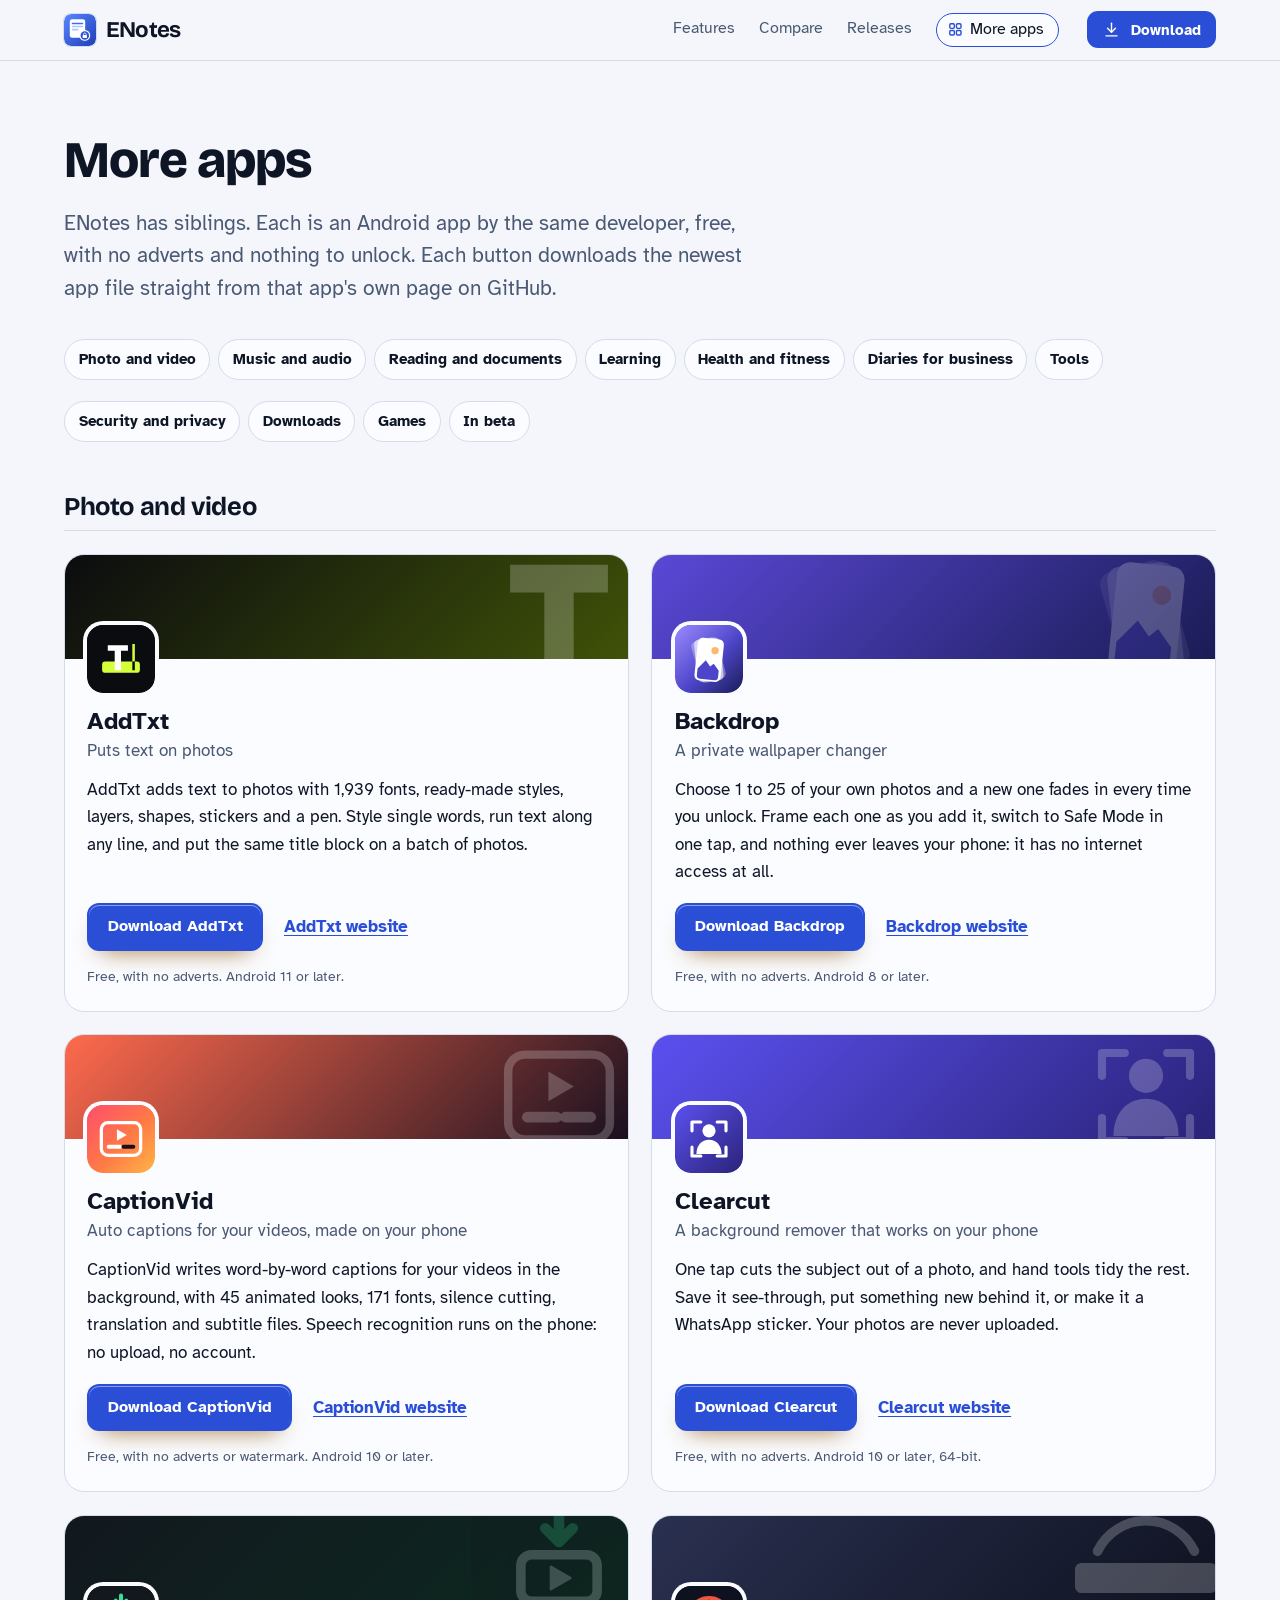
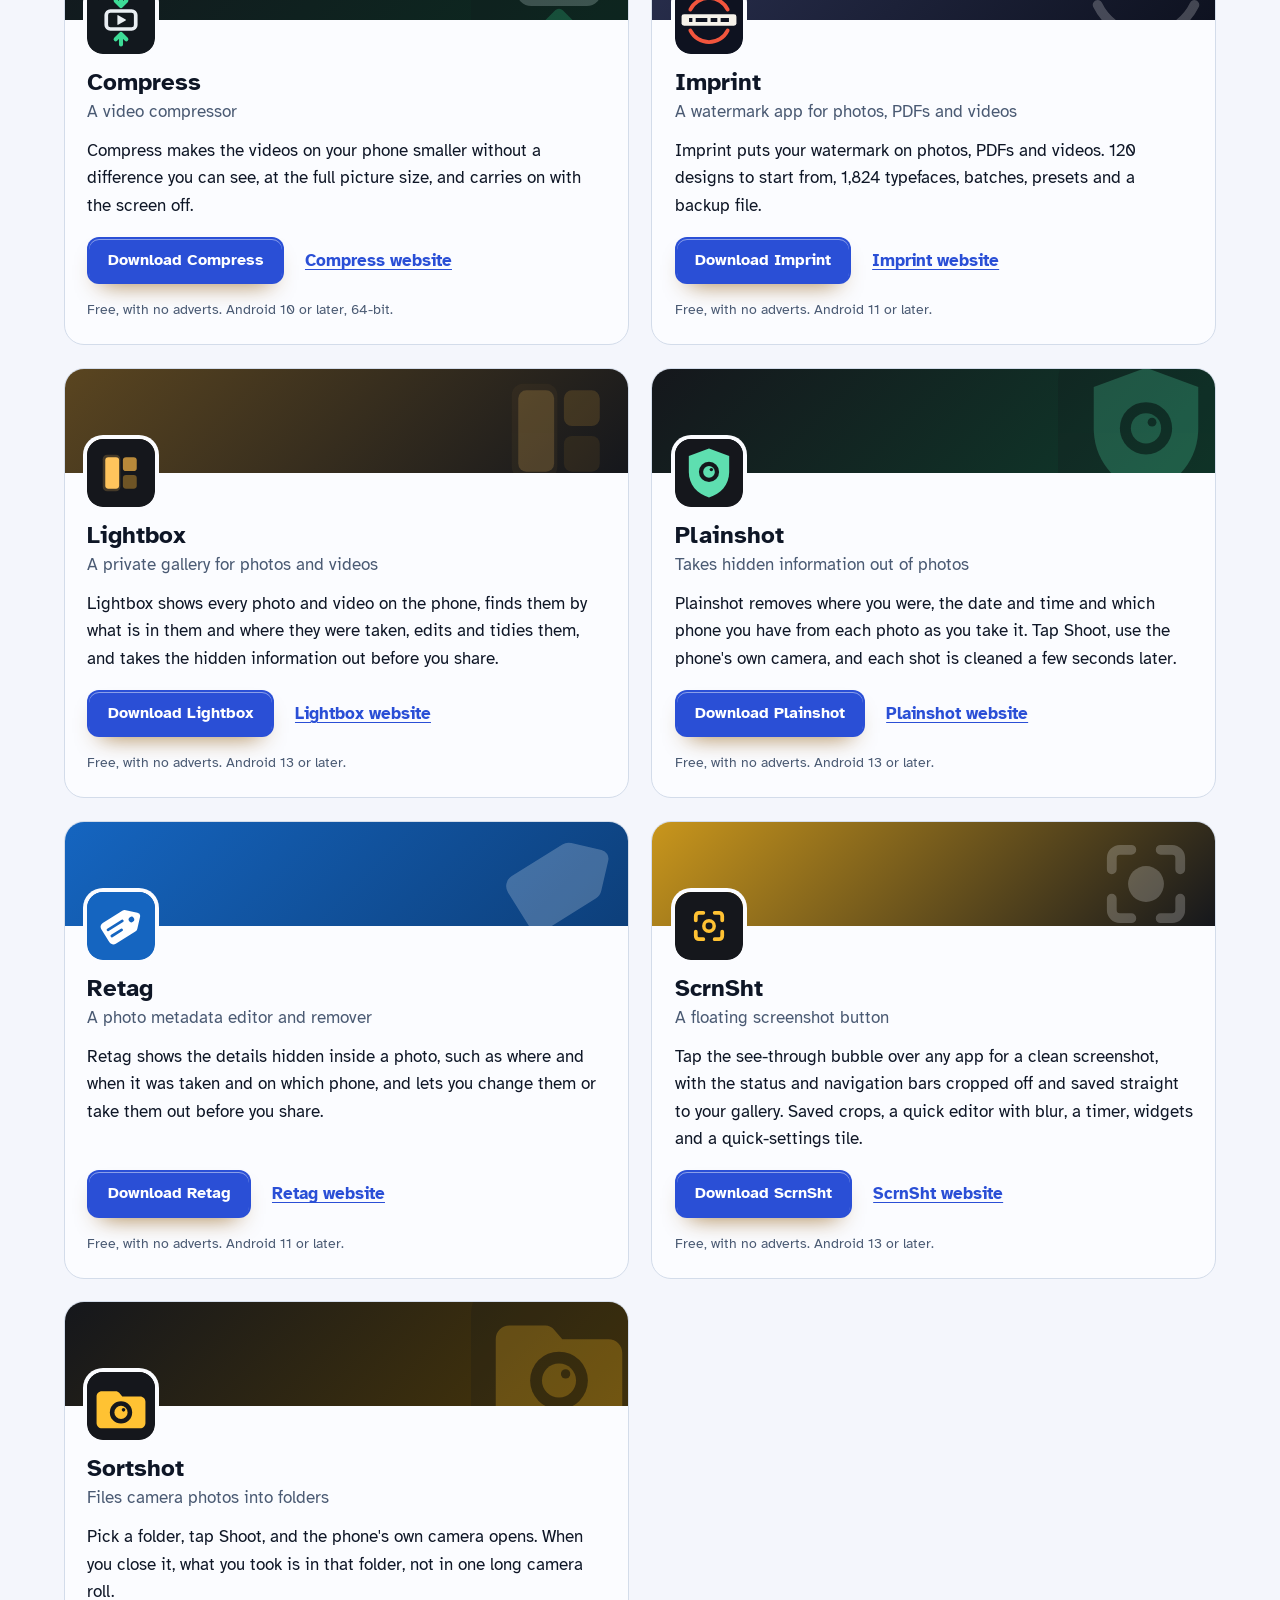
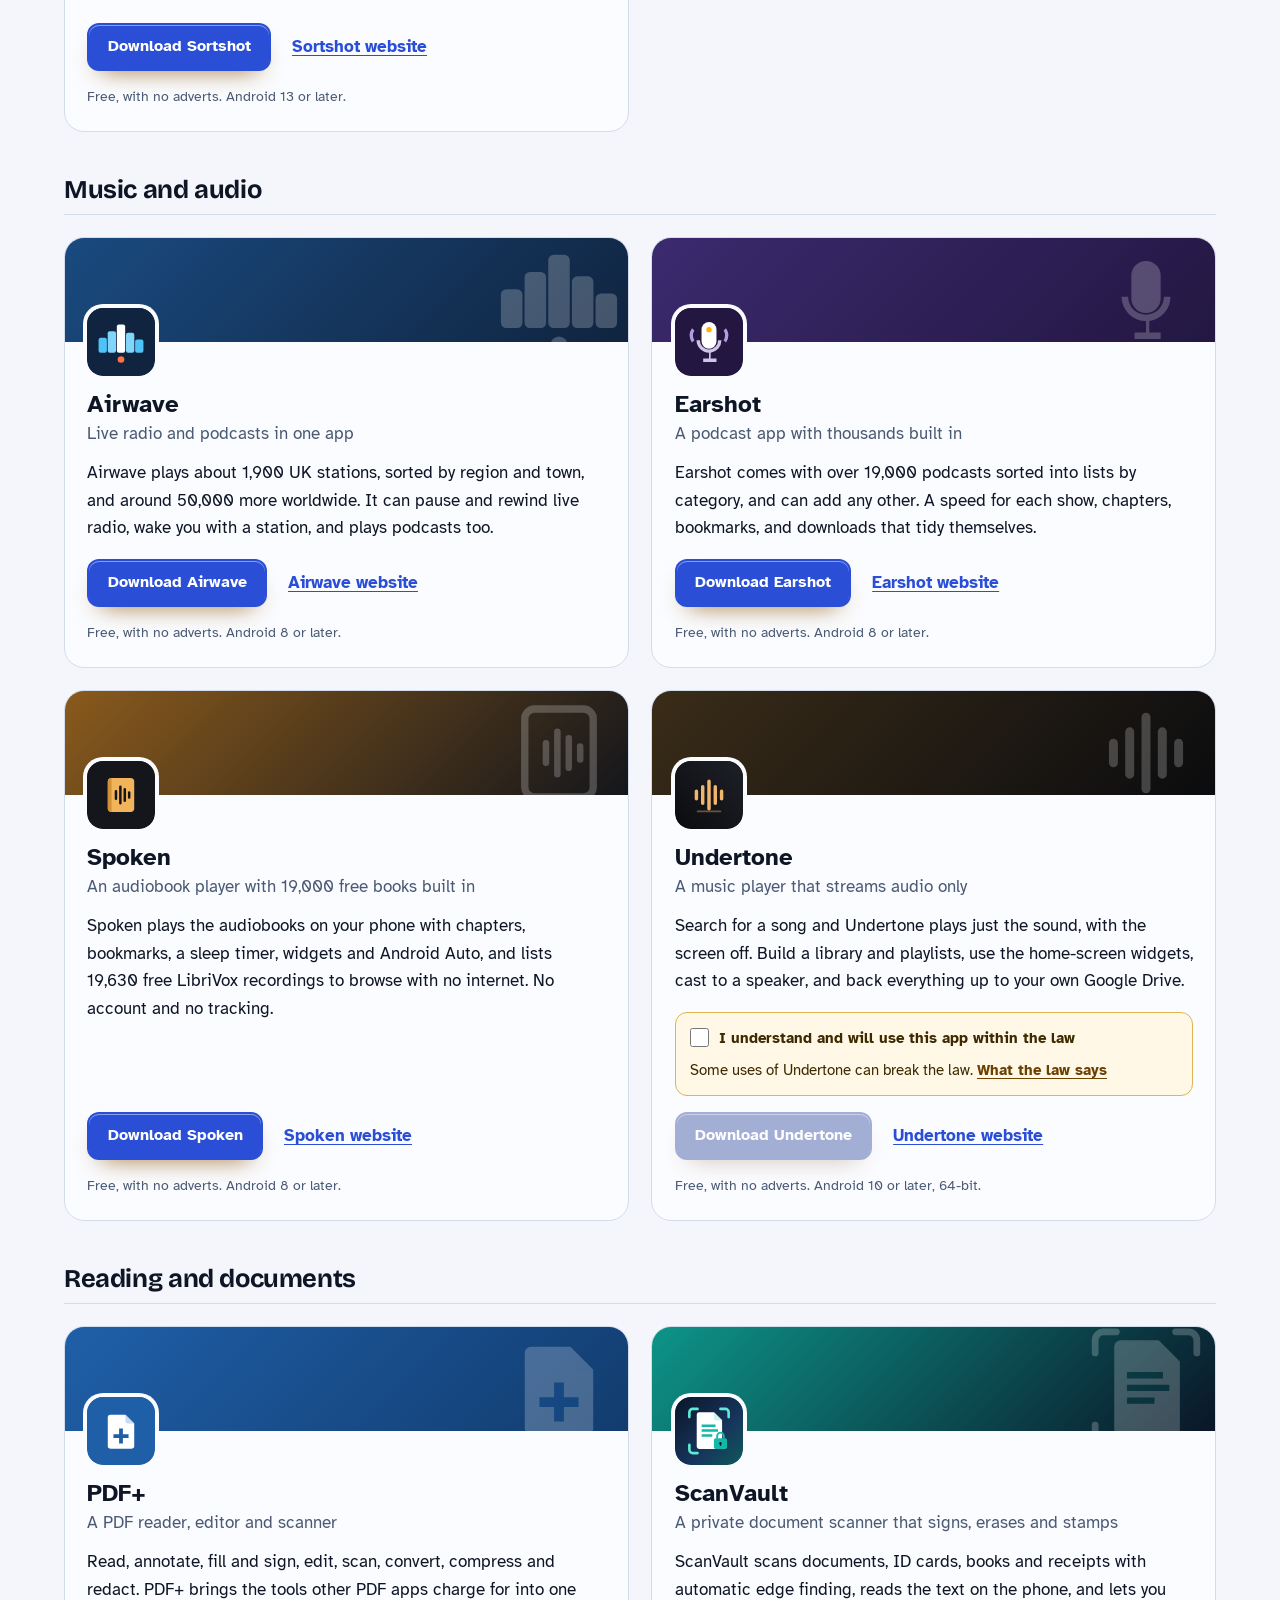
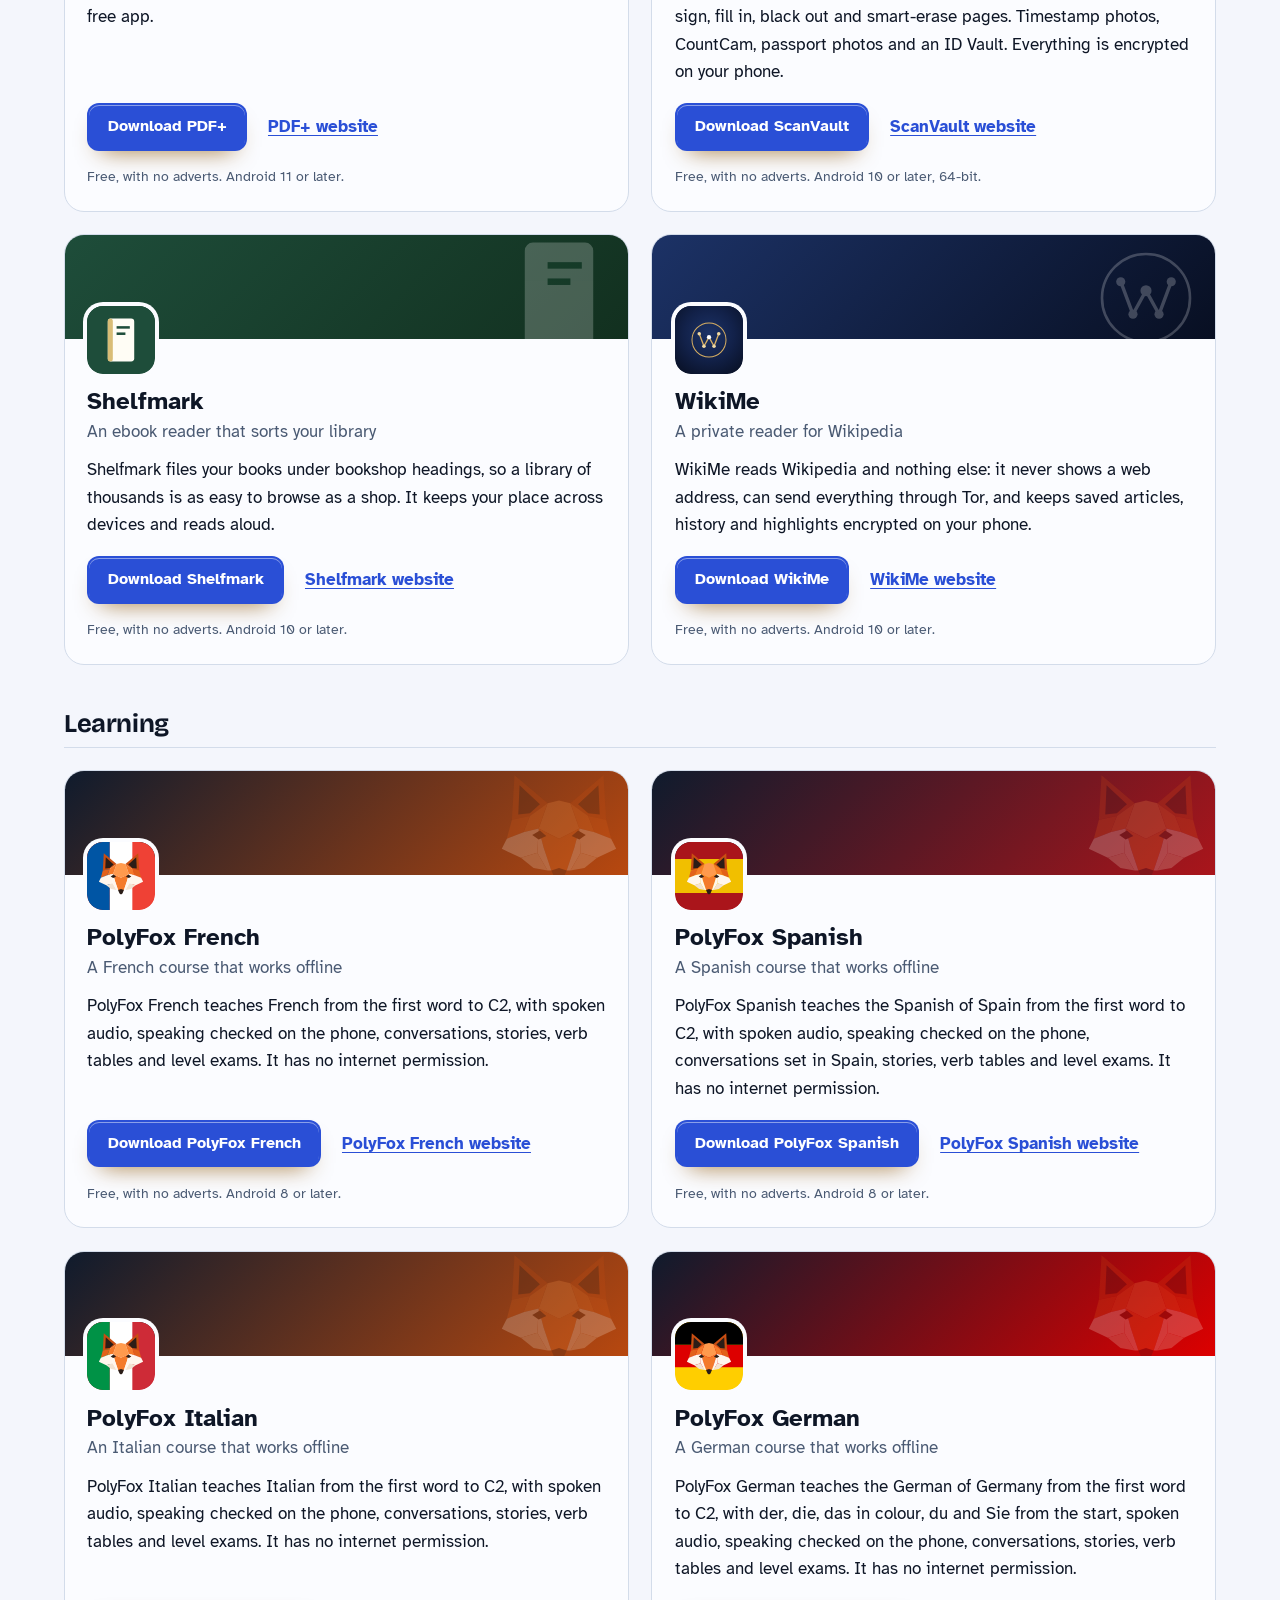
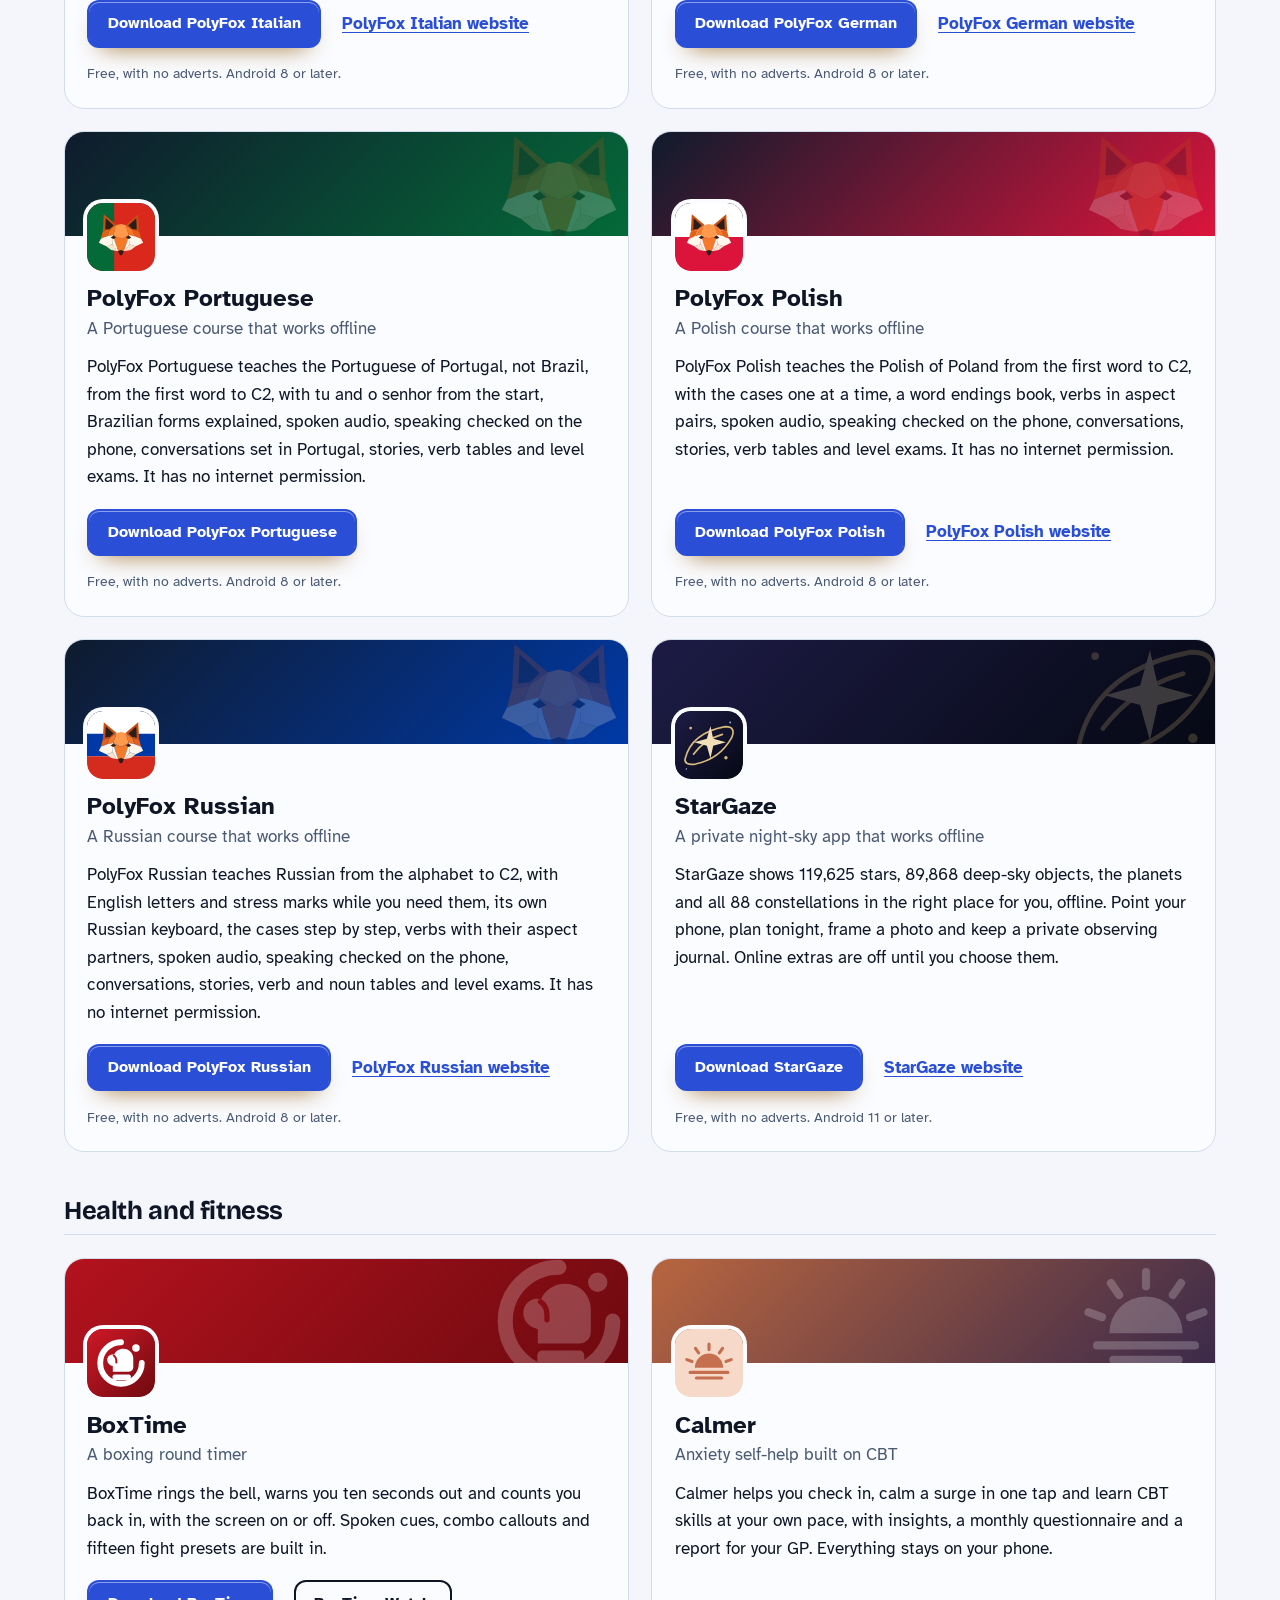
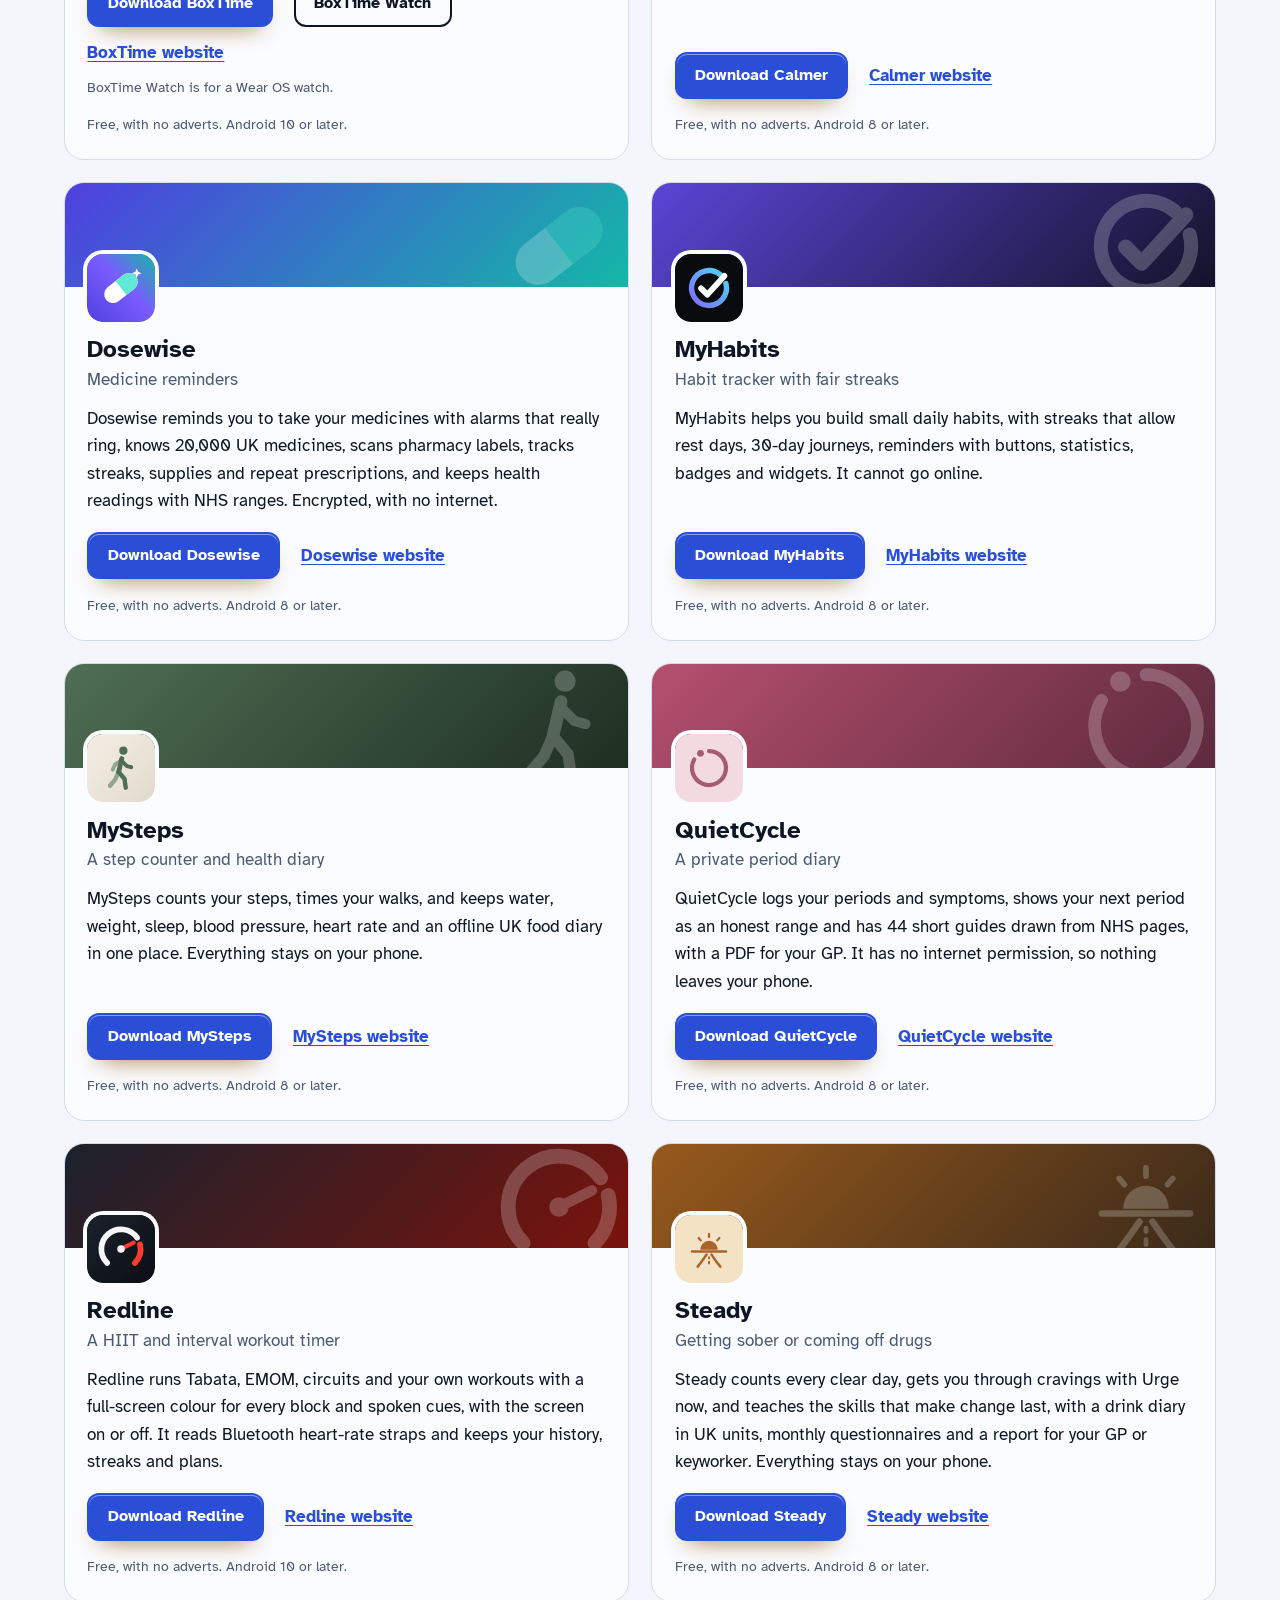
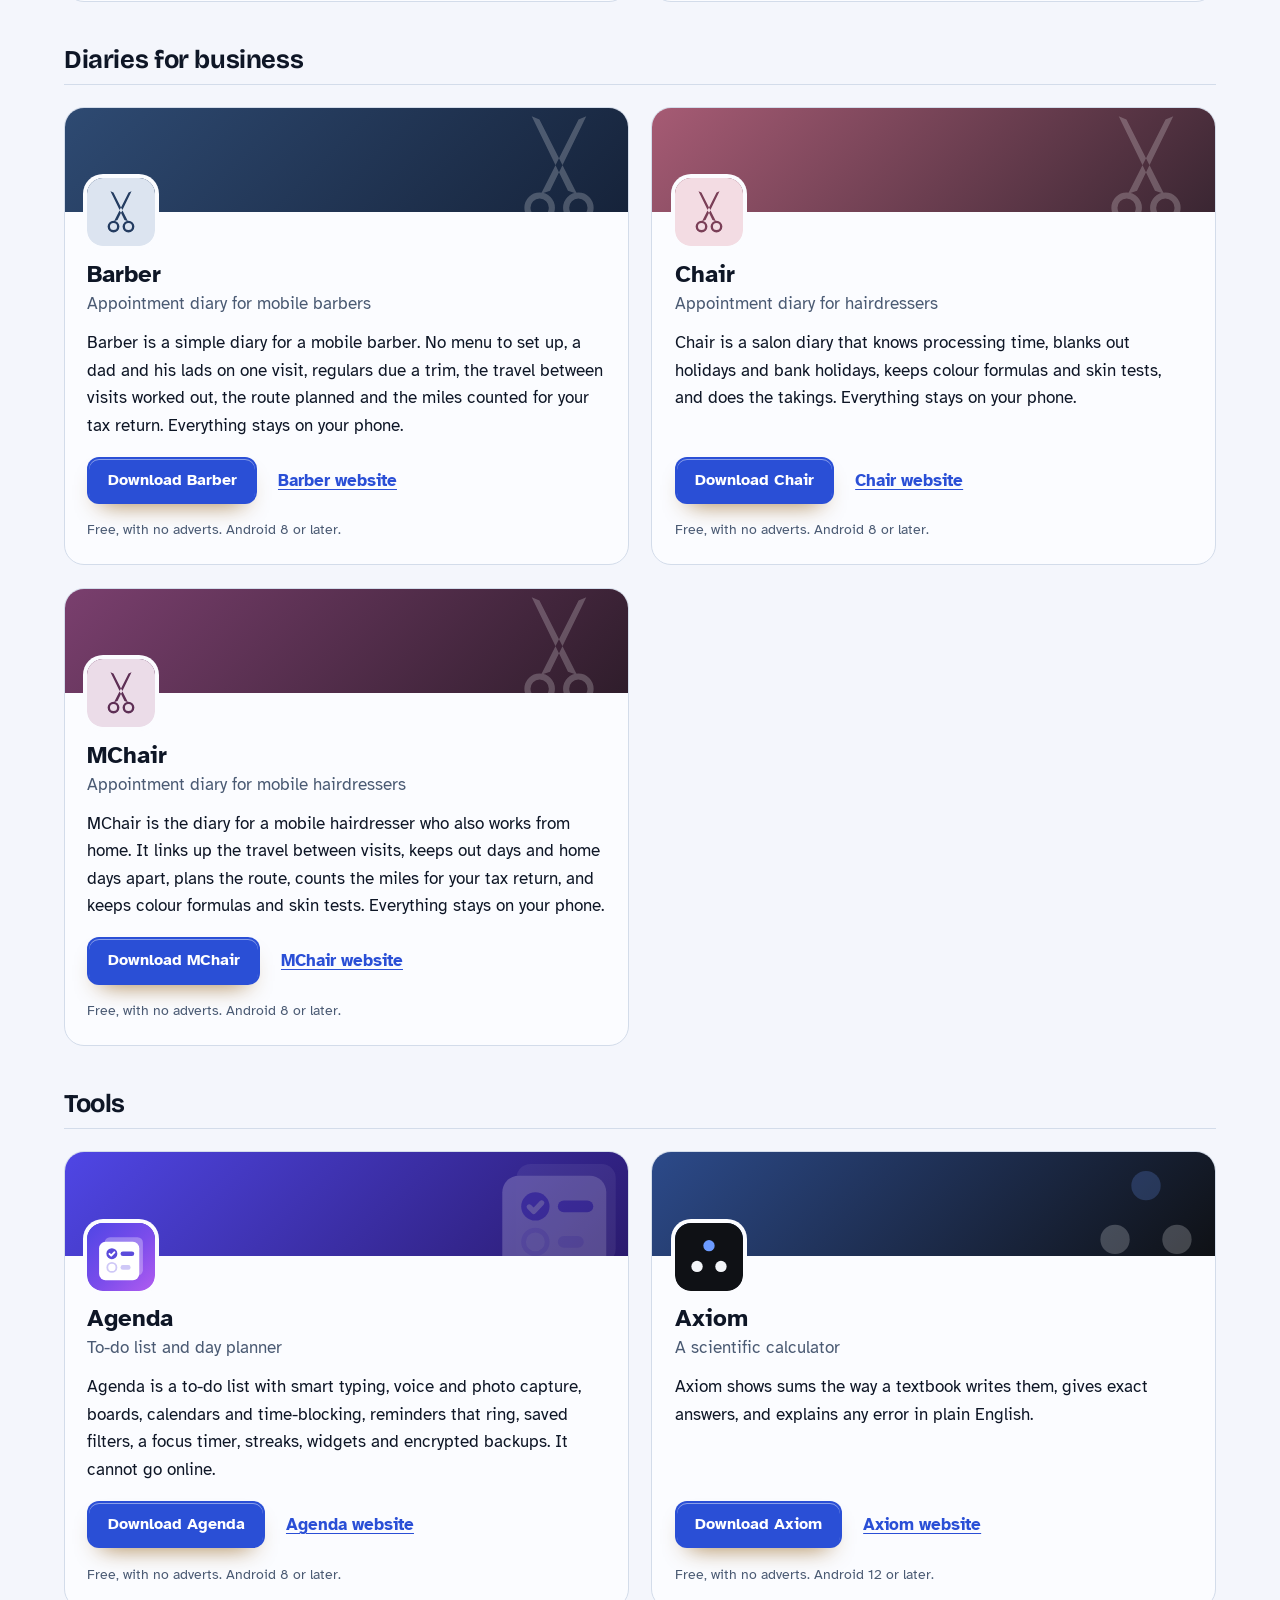
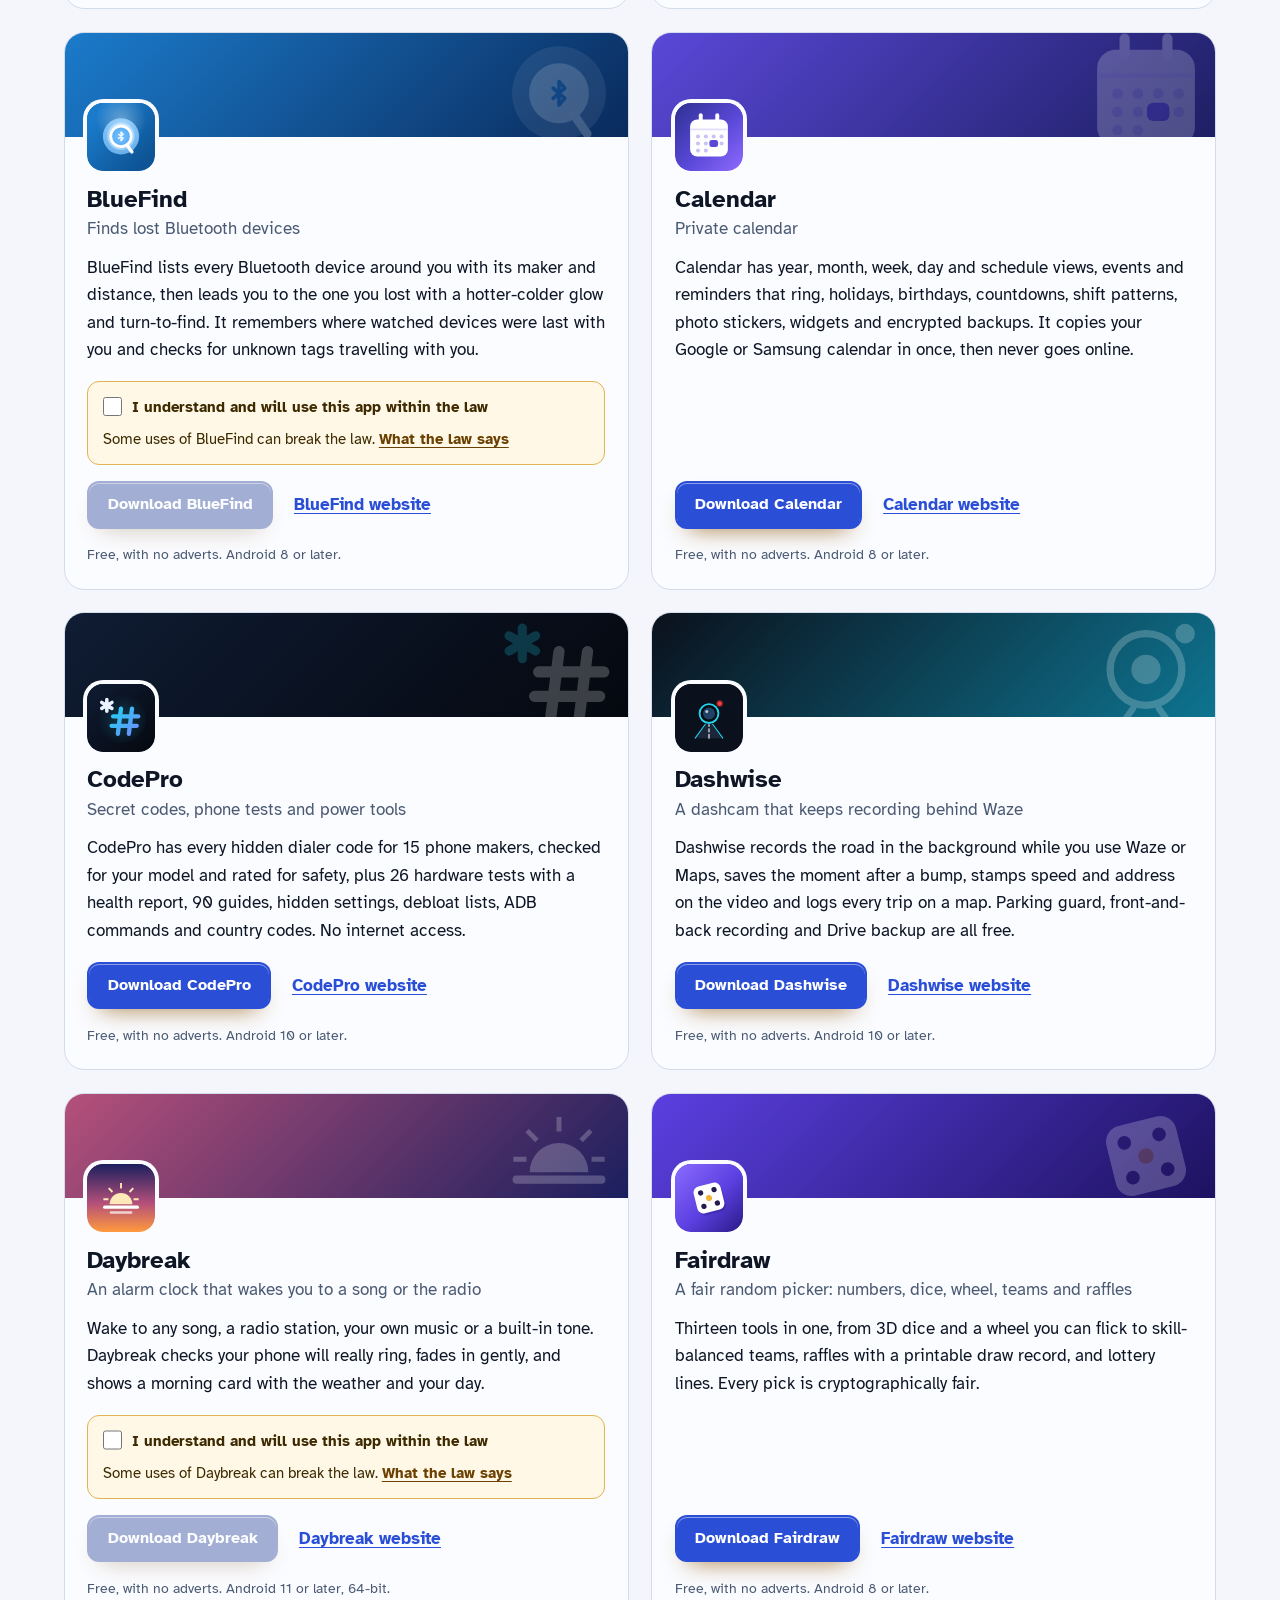
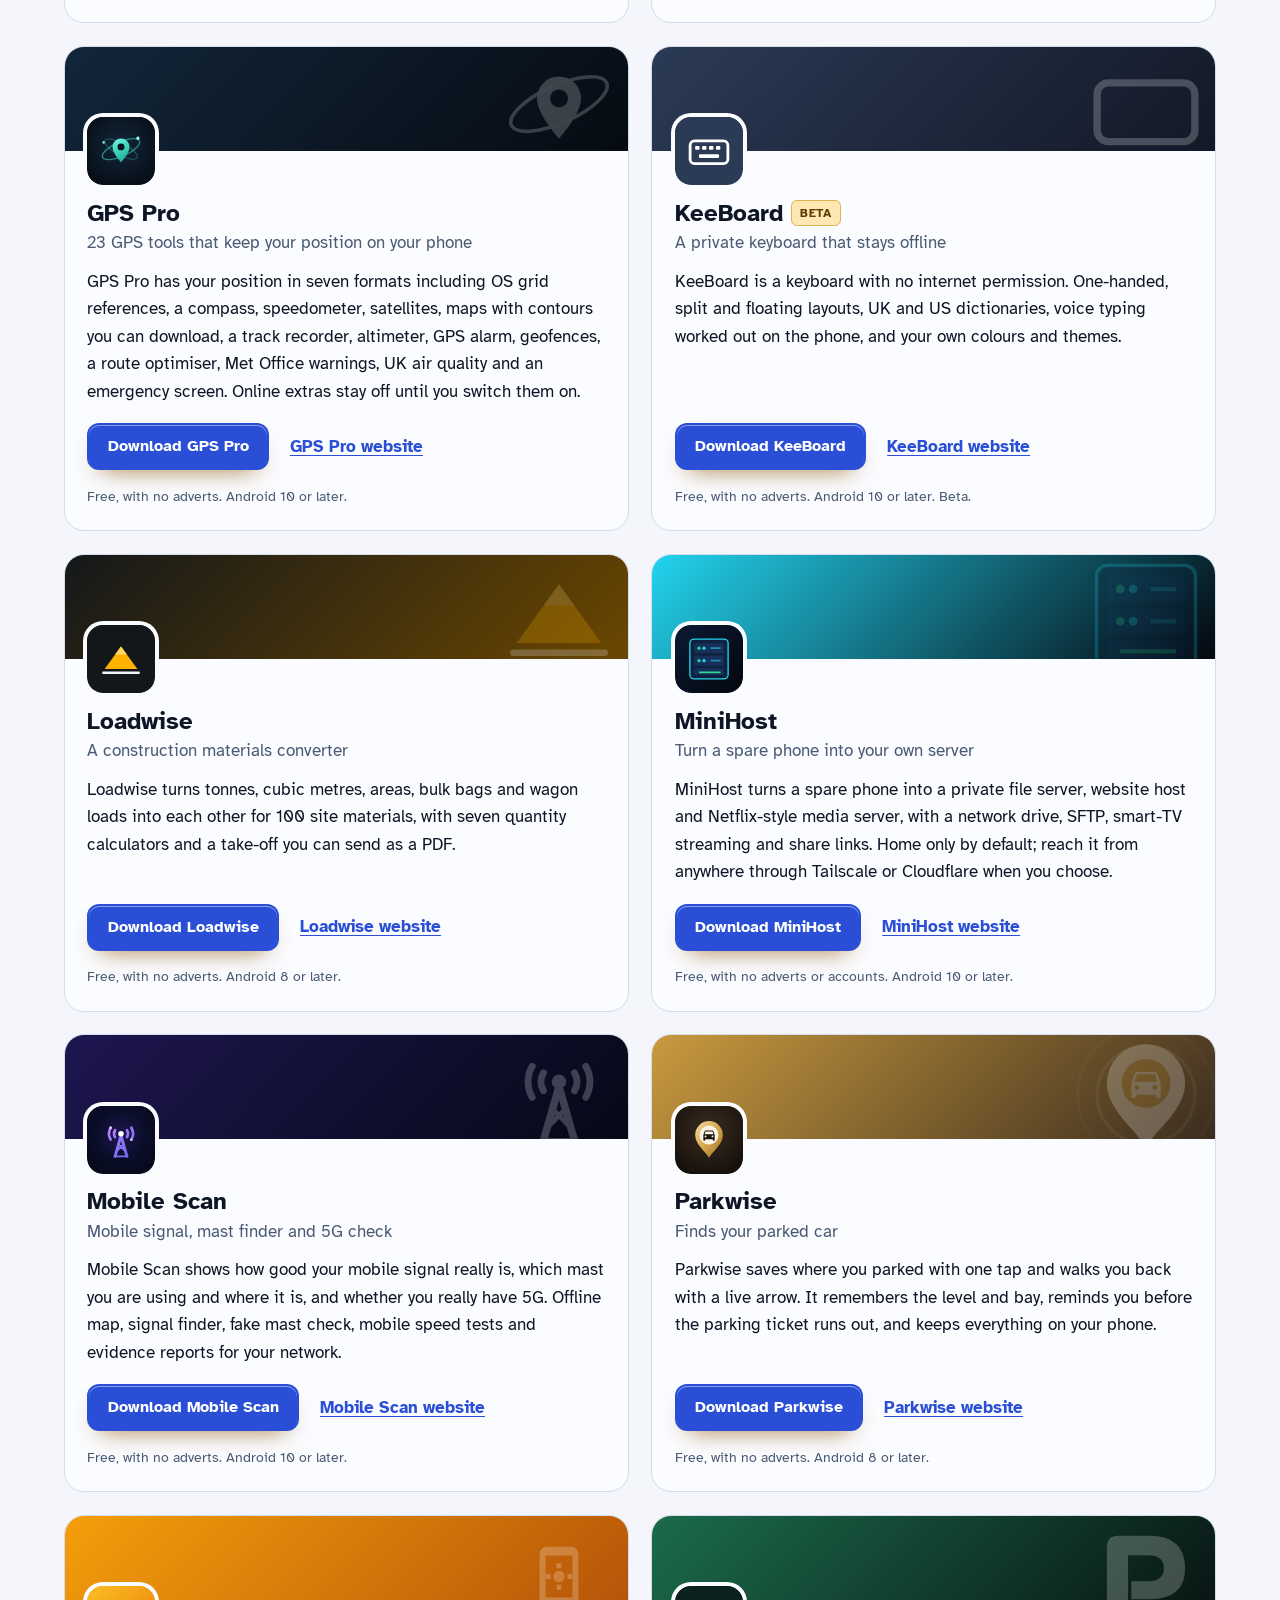
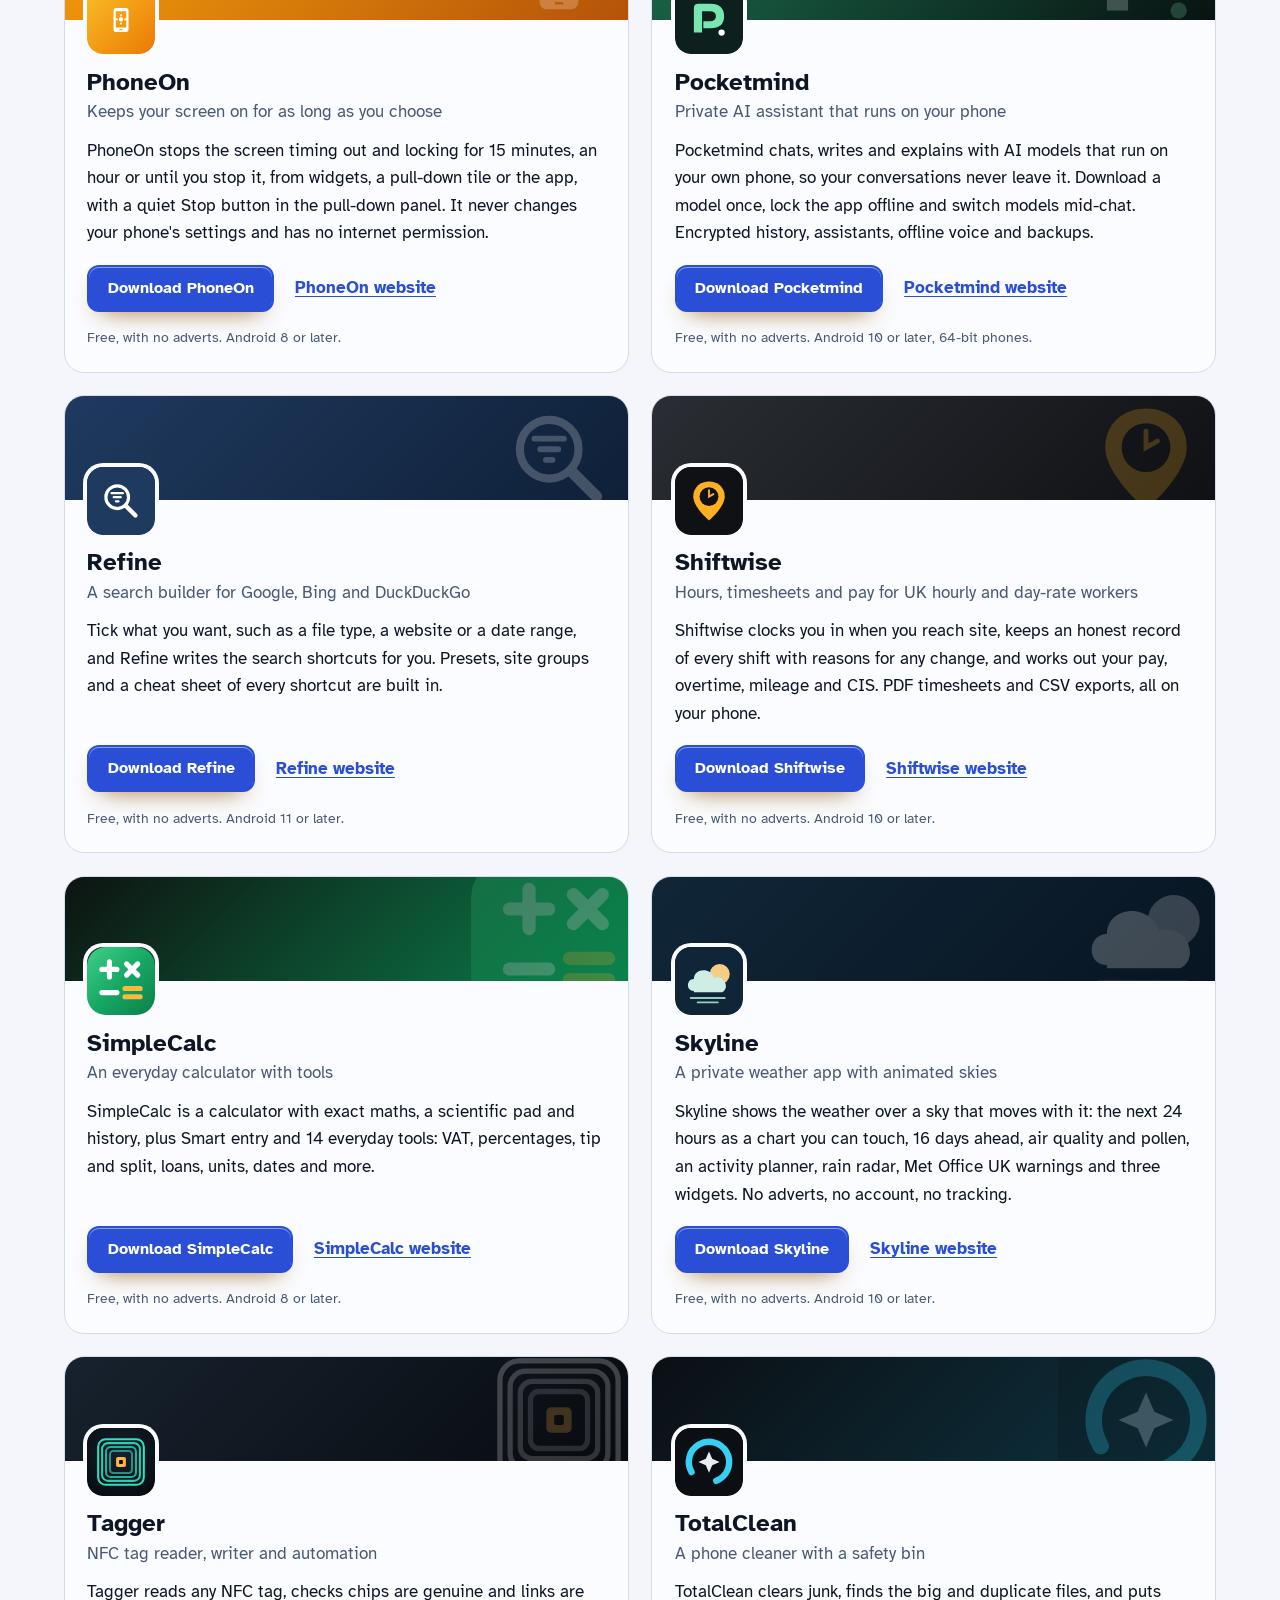
==== more-apps.html @ 4d11cd57 "More apps: add MegaGen" ====
<!DOCTYPE html>
<html lang="en-GB">
<head>
<meta charset="utf-8">
<meta name="viewport" content="width=device-width, initial-scale=1">
<title>More free Android apps from the maker of ENotes</title>
<meta name="description" content="All 92 free Android apps from the maker of ENotes, in one list by category, each with its download and a link to its website.">
<meta name="author" content="Jonathan Jackson">
<link rel="canonical" href="https://customgpter.github.io/enotes/more-apps.html">
<meta name="theme-color" content="#f4f6fc" media="(prefers-color-scheme: light)">
<meta name="theme-color" content="#0a0d16" media="(prefers-color-scheme: dark)">
<meta property="og:type" content="website">
<meta property="og:site_name" content="ENotes">
<meta property="og:title" content="More free Android apps from the maker of ENotes">
<meta property="og:description" content="All 92 free Android apps from the maker of ENotes, in one list by category, each with its download and a link to its website.">
<meta property="og:url" content="https://customgpter.github.io/enotes/more-apps.html">
<meta property="og:image" content="https://customgpter.github.io/enotes/assets/og.png">
<meta property="og:image:width" content="1200">
<meta property="og:image:height" content="630">
<meta property="og:image:alt" content="ENotes&#x27; home screen with encrypted notes">
<meta property="og:locale" content="en_GB">
<meta name="twitter:card" content="summary_large_image">
<link rel="icon" href="./assets/favicon.svg" type="image/svg+xml">
<link rel="apple-touch-icon" href="./assets/apple-touch-icon.png">
<link rel="preload" href="./assets/fonts/bricolage-grotesque-latin.woff2" as="font" type="font/woff2" crossorigin>
<link rel="preload" href="./assets/fonts/atkinson-hyperlegible-latin-400-normal.woff2" as="font" type="font/woff2" crossorigin>
<link rel="stylesheet" href="./assets/site.css?v=1">
<link rel="stylesheet" href="./assets/house.css?v=2">
<script type="application/ld+json">{"@context":"https://schema.org","@type":"ItemList","name":"Apps from the maker of ENotes","url":"https://customgpter.github.io/enotes/more-apps.html","itemListElement":[{"@type":"ListItem","position":1,"name":"AddTxt","url":"https://customgpter.github.io/addtxt/"},{"@type":"ListItem","position":2,"name":"Backdrop","url":"https://customgpter.github.io/backdrop/"},{"@type":"ListItem","position":3,"name":"CaptionVid","url":"https://customgpter.github.io/captionvid/"},{"@type":"ListItem","position":4,"name":"Clearcut","url":"https://customgpter.github.io/clearcut/"},{"@type":"ListItem","position":5,"name":"Compress","url":"https://customgpter.github.io/compress/"},{"@type":"ListItem","position":6,"name":"Imprint","url":"https://customgpter.github.io/imprint/"},{"@type":"ListItem","position":7,"name":"Lightbox","url":"https://customgpter.github.io/lightbox/"},{"@type":"ListItem","position":8,"name":"Plainshot","url":"https://customgpter.github.io/plainshot/"},{"@type":"ListItem","position":9,"name":"Retag","url":"https://customgpter.github.io/retag/"},{"@type":"ListItem","position":10,"name":"ScrnSht","url":"https://customgpter.github.io/scrnsht/"},{"@type":"ListItem","position":11,"name":"Sortshot","url":"https://customgpter.github.io/sortshot/"},{"@type":"ListItem","position":12,"name":"Airwave","url":"https://customgpter.github.io/airwave/"},{"@type":"ListItem","position":13,"name":"Earshot","url":"https://customgpter.github.io/earshot/"},{"@type":"ListItem","position":14,"name":"Spoken","url":"https://customgpter.github.io/spoken/"},{"@type":"ListItem","position":15,"name":"Undertone","url":"https://customgpter.github.io/undertone/"},{"@type":"ListItem","position":16,"name":"PDF+","url":"https://customgpter.github.io/pdfplus/"},{"@type":"ListItem","position":17,"name":"ScanVault","url":"https://customgpter.github.io/scanvault/"},{"@type":"ListItem","position":18,"name":"Shelfmark","url":"https://customgpter.github.io/shelfmark/"},{"@type":"ListItem","position":19,"name":"WikiMe","url":"https://customgpter.github.io/wikime/"},{"@type":"ListItem","position":20,"name":"PolyFox French","url":"https://customgpter.github.io/polyfox/"},{"@type":"ListItem","position":21,"name":"PolyFox German","url":"https://customgpter.github.io/polyfox-german/"},{"@type":"ListItem","position":22,"name":"PolyFox Polish","url":"https://customgpter.github.io/polyfox-polish/"},{"@type":"ListItem","position":23,"name":"PolyFox Russian","url":"https://customgpter.github.io/polyfox-russian/"},{"@type":"ListItem","position":24,"name":"StarGaze","url":"https://customgpter.github.io/stargaze/"},{"@type":"ListItem","position":25,"name":"BoxTime","url":"https://customgpter.github.io/boxtime/"},{"@type":"ListItem","position":26,"name":"Calmer","url":"https://customgpter.github.io/calmer/"},{"@type":"ListItem","position":27,"name":"Dosewise","url":"https://customgpter.github.io/dosewise/"},{"@type":"ListItem","position":28,"name":"MyHabits","url":"https://customgpter.github.io/myhabits/"},{"@type":"ListItem","position":29,"name":"MySteps","url":"https://customgpter.github.io/mysteps/"},{"@type":"ListItem","position":30,"name":"QuietCycle","url":"https://customgpter.github.io/quietcycle/"},{"@type":"ListItem","position":31,"name":"Redline","url":"https://customgpter.github.io/redline/"},{"@type":"ListItem","position":32,"name":"Steady","url":"https://customgpter.github.io/steady/"},{"@type":"ListItem","position":33,"name":"Barber","url":"https://customgpter.github.io/barber/"},{"@type":"ListItem","position":34,"name":"Chair","url":"https://customgpter.github.io/chair/"},{"@type":"ListItem","position":35,"name":"MChair","url":"https://customgpter.github.io/mchair/"},{"@type":"ListItem","position":36,"name":"Agenda","url":"https://customgpter.github.io/agenda/"},{"@type":"ListItem","position":37,"name":"Axiom","url":"https://customgpter.github.io/axiom/"},{"@type":"ListItem","position":38,"name":"BlueFind","url":"https://customgpter.github.io/bluefind/"},{"@type":"ListItem","position":39,"name":"Calendar","url":"https://customgpter.github.io/calendar/"},{"@type":"ListItem","position":40,"name":"CodePro","url":"https://customgpter.github.io/codepro/"},{"@type":"ListItem","position":41,"name":"Dashwise","url":"https://customgpter.github.io/dashwise/"},{"@type":"ListItem","position":42,"name":"Daybreak","url":"https://customgpter.github.io/daybreak/"},{"@type":"ListItem","position":43,"name":"Fairdraw","url":"https://customgpter.github.io/fairdraw/"},{"@type":"ListItem","position":44,"name":"GPS Pro","url":"https://customgpter.github.io/gpspro/"},{"@type":"ListItem","position":45,"name":"KeeBoard","url":"https://customgpter.github.io/keeboard/"},{"@type":"ListItem","position":46,"name":"Loadwise","url":"https://customgpter.github.io/loadwise/"},{"@type":"ListItem","position":47,"name":"MiniHost","url":"https://customgpter.github.io/minihost/"},{"@type":"ListItem","position":48,"name":"Mobile Scan","url":"https://customgpter.github.io/mobilescan/"},{"@type":"ListItem","position":49,"name":"Parkwise","url":"https://customgpter.github.io/parkwise/"},{"@type":"ListItem","position":50,"name":"Pocketmind","url":"https://customgpter.github.io/pocketmind/"},{"@type":"ListItem","position":51,"name":"Refine","url":"https://customgpter.github.io/refine/"},{"@type":"ListItem","position":52,"name":"Shiftwise","url":"https://customgpter.github.io/shiftwise/"},{"@type":"ListItem","position":53,"name":"SimpleCalc","url":"https://customgpter.github.io/simplecalc/"},{"@type":"ListItem","position":54,"name":"Skyline","url":"https://customgpter.github.io/skyline/"},{"@type":"ListItem","position":55,"name":"Tagger","url":"https://customgpter.github.io/tagger/"},{"@type":"ListItem","position":56,"name":"TotalClean","url":"https://customgpter.github.io/totalclean/"},{"@type":"ListItem","position":57,"name":"TVLink","url":"https://customgpter.github.io/tvlink/"},{"@type":"ListItem","position":58,"name":"Unbox","url":"https://customgpter.github.io/unbox/"},{"@type":"ListItem","position":59,"name":"WhatsKeep","url":"https://customgpter.github.io/whatskeep/"},{"@type":"ListItem","position":60,"name":"WiFi Scan","url":"https://customgpter.github.io/wifiscan/"},{"@type":"ListItem","position":61,"name":"Auditly","url":"https://customgpter.github.io/auditly/"},{"@type":"ListItem","position":62,"name":"Backchannel","url":"https://customgpter.github.io/backchannel/"},{"@type":"ListItem","position":63,"name":"ENotes","url":"https://customgpter.github.io/enotes/"},{"@type":"ListItem","position":64,"name":"FindMe","url":"https://customgpter.github.io/findme/"},{"@type":"ListItem","position":65,"name":"iLock","url":"https://customgpter.github.io/ilock/"},{"@type":"ListItem","position":66,"name":"ImSafe","url":"https://customgpter.github.io/imsafe/"},{"@type":"ListItem","position":67,"name":"IShred","url":"https://customgpter.github.io/ishred/"},{"@type":"ListItem","position":68,"name":"LockBox","url":"https://customgpter.github.io/lockbox/"},{"@type":"ListItem","position":69,"name":"PassVault","url":"https://customgpter.github.io/passvault/"},{"@type":"ListItem","position":70,"name":"SpyFind","url":"https://customgpter.github.io/spyfind/"},{"@type":"ListItem","position":71,"name":"TextWipe","url":"https://customgpter.github.io/textwipe/"},{"@type":"ListItem","position":72,"name":"Tracewire","url":"https://customgpter.github.io/tracewire/"},{"@type":"ListItem","position":73,"name":"Vigil","url":"https://customgpter.github.io/vigil/"},{"@type":"ListItem","position":74,"name":"Grab","url":"https://customgpter.github.io/grab/"},{"@type":"ListItem","position":75,"name":"Swarm","url":"https://customgpter.github.io/swarm/"},{"@type":"ListItem","position":76,"name":"Plane Games","url":"https://customgpter.github.io/plane-games/"},{"@type":"ListItem","position":77,"name":"Ninefold","url":"https://customgpter.github.io/ninefold/"},{"@type":"ListItem","position":78,"name":"Cubewise","url":"https://customgpter.github.io/cubewise/"},{"@type":"ListItem","position":79,"name":"Tilewise","url":"https://customgpter.github.io/tilewise/"},{"@type":"ListItem","position":80,"name":"Letterwise","url":"https://customgpter.github.io/letterwise/"},{"@type":"ListItem","position":81,"name":"Kingside","url":"https://customgpter.github.io/kingside/"},{"@type":"ListItem","position":82,"name":"Deckhand","url":"https://customgpter.github.io/deckhand/"},{"@type":"ListItem","position":83,"name":"SNESForge","url":"https://customgpter.github.io/snesforge/"},{"@type":"ListItem","position":84,"name":"Fame Boy","url":"https://customgpter.github.io/fameboy/"},{"@type":"ListItem","position":85,"name":"PSPPro","url":"https://customgpter.github.io/psppro/"},{"@type":"ListItem","position":86,"name":"MegaGen","url":"https://customgpter.github.io/megagen/"},{"@type":"ListItem","position":87,"name":"QVR","url":"https://customgpter.github.io/qvr/"},{"@type":"ListItem","position":88,"name":"QVR Watch","url":"https://customgpter.github.io/qvr-watch/"},{"@type":"ListItem","position":89,"name":"QVRLite","url":"https://customgpter.github.io/qvrlite/"},{"@type":"ListItem","position":90,"name":"Onionz","url":"https://customgpter.github.io/onionz/"},{"@type":"ListItem","position":91,"name":"OnionzWeb","url":"https://customgpter.github.io/onionzweb/"}]}</script>
<link rel="stylesheet" href="./assets/apps-list.css?v=1">
<script src="./assets/apps-list.js?v=1" defer></script>
</head>
<body>
<a class="skip" href="#main">Skip to content</a>
<header class="masthead">
<div class="wrap">
<a class="brand" href="./" aria-label="ENotes home"><svg viewBox="0 0 108 108" aria-hidden="true"><defs><linearGradient id="en-icon" x1="0" y1="0" x2="1" y2="1"><stop offset="0" stop-color="#5a86ff"/><stop offset="1" stop-color="#1e3fb8"/></linearGradient></defs><rect width="108" height="108" rx="24" fill="url(#en-icon)"/><g transform="translate(54 54) scale(1.3) translate(-59.5 -58)"><path fill="#fff" d="M39 30h28a6 6 0 0 1 6 6v36a6 6 0 0 1-6 6H39a6 6 0 0 1-6-6V36a6 6 0 0 1 6-6z"/><path fill="#3d6bff" d="M40 39h26a2 2 0 0 1 0 4H40a2 2 0 0 1 0-4z"/><path fill="#b4c6ff" d="M40 47h26a2 2 0 0 1 0 4H40a2 2 0 0 1 0-4zM40 55h14a2 2 0 0 1 0 4H40a2 2 0 0 1 0-4z"/><circle cx="72" cy="72" r="14" fill="#fff"/><circle cx="72" cy="72" r="11" fill="#2a4fd6"/><path fill="#fff" d="M68 71h8a1.5 1.5 0 0 1 1.5 1.5v5A1.5 1.5 0 0 1 76 79h-8a1.5 1.5 0 0 1-1.5-1.5v-5A1.5 1.5 0 0 1 68 71z"/><path d="M68.8 71v-2.2a3.2 3.2 0 0 1 6.4 0V71" fill="none" stroke="#fff" stroke-width="2"/></g></svg><span>ENotes</span></a>
<nav aria-label="Main"><ul><li><a href="./#features">Features</a></li><li><a href="./compare.html">Compare</a></li><li><a href="./releases.html">Releases</a></li><li><a class="more-apps" href="./more-apps.html" aria-current="page"><svg class="ico" viewBox="0 0 24 24" aria-hidden="true"><rect x="4" y="4" width="6.5" height="6.5" rx="1.6"/><rect x="13.5" y="4" width="6.5" height="6.5" rx="1.6"/><rect x="4" y="13.5" width="6.5" height="6.5" rx="1.6"/><rect x="13.5" y="13.5" width="6.5" height="6.5" rx="1.6"/></svg>More apps</a></li></ul></nav>
<a class="button small" href="https://github.com/CustomGPTer/enotes/releases/latest/download/ENotes.apk"><svg class="ico" viewBox="0 0 24 24" aria-hidden="true"><path d="M12 4v11"/><path d="M7 10.5l5 5 5-5"/><path d="M5 20h14"/></svg>Download</a>
</div>
</header>
<main id="main" class="doc">
<div class="wrap">
<div class="measure">
<h1>More apps</h1>
<p class="lede">ENotes has siblings. Each is an Android app by the same developer, free, with no adverts and nothing to unlock. Each button downloads the newest app file straight from that app&#x27;s own page on GitHub.</p>
</div>
<!-- apps:start -->
<nav class="mapps-jump" aria-label="App groups"><ul><li><a href="#apps-photo">Photo and video</a></li><li><a href="#apps-audio">Music and audio</a></li><li><a href="#apps-reading">Reading and documents</a></li><li><a href="#apps-learning">Learning</a></li><li><a href="#apps-health">Health and fitness</a></li><li><a href="#apps-diaries">Diaries for business</a></li><li><a href="#apps-tools">Tools</a></li><li><a href="#apps-security">Security and privacy</a></li><li><a href="#apps-downloads">Downloads</a></li><li><a href="#apps-games">Games</a></li><li><a href="#apps-testing">In beta</a></li></ul></nav>
<div class="mapps-group" role="group" aria-labelledby="apps-photo"><h2 class="mapps-cat" id="apps-photo">Photo and video</h2>
<ul class="mapps"><li class="mapp" style="--b:#0b0c0f;--b2:#3f5208"><div class="mapp-cover" aria-hidden="true"><svg viewBox="0 0 108 108"><path fill="#fff" d="M24 22h60v17H63v49H45V39H24z"/></svg></div><div class="mapp-body"><svg class="mapp-icon" viewBox="0 0 108 108" aria-hidden="true"><rect width="108" height="108" rx="24" fill="#0b0c0f"/><path fill="#d4ff3a" d="M29 58h50a5 5 0 0 1 5 5v8a5 5 0 0 1-5 5H29a5 5 0 0 1-5-5v-8a5 5 0 0 1 5-5z"/><path fill="#fff" d="M33 32h32v9H54v31H44V41H33z"/><path fill="#d4ff3a" d="M72 30h4v28h-4z"/><path fill="#0b0c0f" d="M72 58h4v14h-4z"/></svg><h3>AddTxt</h3><p class="mapp-kind">Puts text on photos</p><p class="mapp-say">AddTxt adds text to photos with 1,939 fonts, ready-made styles, layers, shapes, stickers and a pen. Style single words, run text along any line, and put the same title block on a batch of photos.</p><p class="mapp-go"><a class="button" href="https://github.com/CustomGPTer/addtxt/releases/latest/download/AddTxt.apk">Download AddTxt</a><a class="mapp-site" href="https://customgpter.github.io/addtxt/">AddTxt website</a></p><p class="mapp-needs">Free, with no adverts. Android 11 or later.</p></div></li>
<li class="mapp" style="--b:#5a48d6;--b2:#1a1c55"><div class="mapp-cover" aria-hidden="true"><svg viewBox="0 0 108 108"><g transform="translate(54 58) scale(1.3) translate(-54 -58)"><rect x="38" y="30" width="32" height="52" rx="6" fill="#fff" fill-opacity=".3" transform="rotate(-16 54 58)"/><rect x="38" y="30" width="32" height="52" rx="6" fill="#fff" fill-opacity=".6" transform="rotate(-6 54 58)"/><g transform="rotate(6 54 58)"><rect x="38" y="30" width="32" height="52" rx="6" fill="#fff"/><path d="M41 68l9-11 6 7 4-4 7 8v8a4 4 0 0 1-4 4H45a4 4 0 0 1-4-4z" fill="#4d45c9"/><circle cx="60" cy="44" r="4.5" fill="#FFB86B"/></g></g></svg></div><div class="mapp-body"><svg class="mapp-icon" viewBox="0 0 108 108" aria-hidden="true"><defs><linearGradient id="i-backdrop-mapp-cc" x1="0" y1="0" x2="1" y2="1"><stop offset="0" stop-color="#9c8bff"/><stop offset=".55" stop-color="#4d45c9"/><stop offset="1" stop-color="#1a1c55"/></linearGradient></defs><rect width="108" height="108" rx="24" fill="url(#i-backdrop-mapp-cc)"/><g transform="translate(54 58) scale(1.3) translate(-54 -58)"><rect x="38" y="30" width="32" height="52" rx="6" fill="#fff" fill-opacity=".3" transform="rotate(-16 54 58)"/><rect x="38" y="30" width="32" height="52" rx="6" fill="#fff" fill-opacity=".6" transform="rotate(-6 54 58)"/><g transform="rotate(6 54 58)"><rect x="38" y="30" width="32" height="52" rx="6" fill="#fff"/><path d="M41 68l9-11 6 7 4-4 7 8v8a4 4 0 0 1-4 4H45a4 4 0 0 1-4-4z" fill="#4d45c9"/><circle cx="60" cy="44" r="4.5" fill="#FFB86B"/></g></g></svg><h3>Backdrop</h3><p class="mapp-kind">A private wallpaper changer</p><p class="mapp-say">Choose 1 to 25 of your own photos and a new one fades in every time you unlock. Frame each one as you add it, switch to Safe Mode in one tap, and nothing ever leaves your phone: it has no internet access at all.</p><p class="mapp-go"><a class="button" href="https://github.com/CustomGPTer/backdrop/releases/latest/download/Backdrop.apk">Download Backdrop</a><a class="mapp-site" href="https://customgpter.github.io/backdrop/">Backdrop website</a></p><p class="mapp-needs">Free, with no adverts. Android 8 or later.</p></div></li>
<li class="mapp" style="--b:#ff6a4d;--b2:#1a1020"><div class="mapp-cover" aria-hidden="true"><svg viewBox="0 0 108 108"><g transform="translate(54 54) scale(1.3) translate(-54 -54)"><path d="M38,34 h32 a8,8 0 0 1 8,8 v24 a8,8 0 0 1 -8,8 h-32 a8,8 0 0 1 -8,-8 v-24 a8,8 0 0 1 8,-8 z" fill="none" stroke="#fff" stroke-width="4"/><path d="M49,42 L61,49 L49,56 Z" fill="#fff"/><path d="M39,61 h14 a2.5,2.5 0 0 1 0,5 h-14 a2.5,2.5 0 0 1 0,-5 z" fill="#fff"/><path d="M57,61 h12 a2.5,2.5 0 0 1 0,5 h-12 a2.5,2.5 0 0 1 0,-5 z" fill="#ffffff"/></g></svg></div><div class="mapp-body"><svg class="mapp-icon" viewBox="0 0 108 108" aria-hidden="true"><defs><linearGradient id="i-captionvid-cvbg" x1="0" y1="0" x2="1" y2="1"><stop offset="0" stop-color="#ff4d6d"/><stop offset=".55" stop-color="#ff7a45"/><stop offset="1" stop-color="#ffb547"/></linearGradient></defs><rect width="108" height="108" rx="24" fill="url(#i-captionvid-cvbg)"/><g transform="translate(54 54) scale(1.3) translate(-54 -54)"><path d="M38,34 h32 a8,8 0 0 1 8,8 v24 a8,8 0 0 1 -8,8 h-32 a8,8 0 0 1 -8,-8 v-24 a8,8 0 0 1 8,-8 z" fill="none" stroke="#fff" stroke-width="4"/><path d="M49,42 L61,49 L49,56 Z" fill="#fff"/><path d="M39,61 h14 a2.5,2.5 0 0 1 0,5 h-14 a2.5,2.5 0 0 1 0,-5 z" fill="#fff"/><path d="M57,61 h12 a2.5,2.5 0 0 1 0,5 h-12 a2.5,2.5 0 0 1 0,-5 z" fill="#1a1020"/></g></svg><h3>CaptionVid</h3><p class="mapp-kind">Auto captions for your videos, made on your phone</p><p class="mapp-say">CaptionVid writes word-by-word captions for your videos in the background, with 45 animated looks, 171 fonts, silence cutting, translation and subtitle files. Speech recognition runs on the phone: no upload, no account.</p><p class="mapp-go"><a class="button" href="https://github.com/CustomGPTer/captionvid/releases/latest/download/CaptionVid.apk">Download CaptionVid</a><a class="mapp-site" href="https://customgpter.github.io/captionvid/">CaptionVid website</a></p><p class="mapp-needs">Free, with no adverts or watermark. Android 10 or later.</p></div></li><li class="mapp" style="--b:#5b50f0;--b2:#2a2378"><div class="mapp-cover" aria-hidden="true"><svg viewBox="0 0 108 108"><circle cx="54" cy="41" r="10.5" fill="#fff"/><path d="M34 78c0-14.5 8.5-23 20-23s20 8.5 20 23z" fill="#fff"/><path d="M27 41V27h14M67 27h14v14M27 67v14h14M67 81h14V67" fill="none" stroke="#fff" stroke-width="5" stroke-linecap="round" stroke-linejoin="round"/></svg></div><div class="mapp-body"><svg class="mapp-icon" viewBox="0 0 108 108" aria-hidden="true"><defs><linearGradient id="i-clearcut-mapp-cc" x1="0" y1="0" x2="1" y2="1"><stop offset="0" stop-color="#5b50f0"/><stop offset="1" stop-color="#2a2378"/></linearGradient></defs><rect width="108" height="108" rx="24" fill="url(#i-clearcut-mapp-cc)"/><circle cx="54" cy="41" r="10.5" fill="#fff"/><path d="M34 78c0-14.5 8.5-23 20-23s20 8.5 20 23z" fill="#fff"/><path d="M27 41V27h14M67 27h14v14M27 67v14h14M67 81h14V67" fill="none" stroke="#fff" stroke-width="5" stroke-linecap="round" stroke-linejoin="round"/></svg><h3>Clearcut</h3><p class="mapp-kind">A background remover that works on your phone</p><p class="mapp-say">One tap cuts the subject out of a photo, and hand tools tidy the rest. Save it see-through, put something new behind it, or make it a WhatsApp sticker. Your photos are never uploaded.</p><p class="mapp-go"><a class="button" href="https://github.com/CustomGPTer/clearcut/releases/latest/download/Clearcut.apk">Download Clearcut</a><a class="mapp-site" href="https://customgpter.github.io/clearcut/">Clearcut website</a></p><p class="mapp-needs">Free, with no adverts. Android 10 or later, 64-bit.</p></div></li>
<li class="mapp" style="--b:#12181e;--b2:#0c2a20"><div class="mapp-cover" aria-hidden="true"><svg viewBox="0 0 108 108"><rect width="108" height="108" rx="24" fill="#12181e"/><g transform="translate(54 54) scale(1.3) translate(-54 -54)"><path fill="none" stroke="#e9eef3" stroke-width="4.5" stroke-linejoin="round" d="M41 43h26a5 5 0 0 1 5 5v12a5 5 0 0 1-5 5H41a5 5 0 0 1-5-5V48a5 5 0 0 1 5-5z"/><path fill="#e9eef3" d="M50.5 48.2l9.2 5.3a.6.6 0 0 1 0 1l-9.2 5.3a.6.6 0 0 1-.9-.5V48.7a.6.6 0 0 1 .9-.5z"/><path fill="none" stroke="#3ddc97" stroke-width="5" stroke-linecap="round" stroke-linejoin="round" d="M54 24v12M47.5 30.5 54 37l6.5-6.5M54 84V72M47.5 77.5 54 71l6.5 6.5"/></g></svg></div><div class="mapp-body"><svg class="mapp-icon" viewBox="0 0 108 108" aria-hidden="true"><rect width="108" height="108" rx="24" fill="#12181e"/><g transform="translate(54 54) scale(1.3) translate(-54 -54)"><path fill="none" stroke="#e9eef3" stroke-width="4.5" stroke-linejoin="round" d="M41 43h26a5 5 0 0 1 5 5v12a5 5 0 0 1-5 5H41a5 5 0 0 1-5-5V48a5 5 0 0 1 5-5z"/><path fill="#e9eef3" d="M50.5 48.2l9.2 5.3a.6.6 0 0 1 0 1l-9.2 5.3a.6.6 0 0 1-.9-.5V48.7a.6.6 0 0 1 .9-.5z"/><path fill="none" stroke="#3ddc97" stroke-width="5" stroke-linecap="round" stroke-linejoin="round" d="M54 24v12M47.5 30.5 54 37l6.5-6.5M54 84V72M47.5 77.5 54 71l6.5 6.5"/></g></svg><h3>Compress</h3><p class="mapp-kind">A video compressor</p><p class="mapp-say">Compress makes the videos on your phone smaller without a difference you can see, at the full picture size, and carries on with the screen off.</p><p class="mapp-go"><a class="button" href="https://github.com/CustomGPTer/compress/releases/latest/download/Compress.apk">Download Compress</a><a class="mapp-site" href="https://customgpter.github.io/compress/">Compress website</a></p><p class="mapp-needs">Free, with no adverts. Android 10 or later, 64-bit.</p></div></li>
<li class="mapp" style="--b:#2a3050;--b2:#0e1220"><div class="mapp-cover" aria-hidden="true"><svg viewBox="0 0 108 108"><g transform="translate(54 54) scale(1.32) translate(-54 -54)"><path d="M31.5 41.500A25 25 0 0 1 76.500 41.500" fill="none" stroke="#fff" stroke-width="4.5" stroke-linecap="round"/><path d="M76.500 66.500A25 25 0 0 1 31.500 66.500" fill="none" stroke="#fff" stroke-width="4.5" stroke-linecap="round"/><path fill="#fff" d="M24 47h60a3 3 0 0 1 3 3v8a3 3 0 0 1-3 3H24a3 3 0 0 1-3-3v-8a3 3 0 0 1 3-3z"/></g></svg></div><div class="mapp-body"><svg class="mapp-icon" viewBox="0 0 108 108" aria-hidden="true"><rect width="108" height="108" rx="24" fill="#0e1220"/><g transform="translate(54 54) scale(1.32) translate(-54 -54)"><path d="M31.5 41.500A25 25 0 0 1 76.500 41.500" fill="none" stroke="#f2553d" stroke-width="4.5" stroke-linecap="round"/><path d="M76.500 66.500A25 25 0 0 1 31.500 66.500" fill="none" stroke="#f2553d" stroke-width="4.5" stroke-linecap="round"/><path fill="#f6f2ea" d="M24 47h60a3 3 0 0 1 3 3v8a3 3 0 0 1-3 3H24a3 3 0 0 1-3-3v-8a3 3 0 0 1 3-3z"/><path fill="#0e1220" d="M30 51.500h4v5h-4zM38 51.500h14v5H38zM56 51.500h8v5h-8zM68 51.500h10v5H68z"/></g></svg><h3>Imprint</h3><p class="mapp-kind">A watermark app for photos, PDFs and videos</p><p class="mapp-say">Imprint puts your watermark on photos, PDFs and videos. 120 designs to start from, 1,824 typefaces, batches, presets and a backup file.</p><p class="mapp-go"><a class="button" href="https://github.com/CustomGPTer/imprint/releases/latest/download/Imprint.apk">Download Imprint</a><a class="mapp-site" href="https://customgpter.github.io/imprint/">Imprint website</a></p><p class="mapp-needs">Free, with no adverts. Android 11 or later.</p></div></li>
<li class="mapp" style="--b:#5a4520;--b2:#15171c"><div class="mapp-cover" aria-hidden="true"><svg viewBox="0 0 108 108"><path fill="#ffc45c" fill-opacity=".2" d="M32 25h14a7 7 0 0 1 7 7v44a7 7 0 0 1-7 7H32a7 7 0 0 1-7-7V32a7 7 0 0 1 7-7z"/><path fill="#ffc45c" d="M34 29h12a5 5 0 0 1 5 5v40a5 5 0 0 1-5 5H34a5 5 0 0 1-5-5V34a5 5 0 0 1 5-5z"/><path fill="#b8893a" d="M62 29h12a5 5 0 0 1 5 5v12a5 5 0 0 1-5 5H62a5 5 0 0 1-5-5V34a5 5 0 0 1 5-5z"/><path fill="#6e5425" d="M62 57h12a5 5 0 0 1 5 5v12a5 5 0 0 1-5 5H62a5 5 0 0 1-5-5V62a5 5 0 0 1 5-5z"/></svg></div><div class="mapp-body"><svg class="mapp-icon" viewBox="0 0 108 108" aria-hidden="true"><rect width="108" height="108" rx="24" fill="#15171c"/><path fill="#ffc45c" fill-opacity=".2" d="M32 25h14a7 7 0 0 1 7 7v44a7 7 0 0 1-7 7H32a7 7 0 0 1-7-7V32a7 7 0 0 1 7-7z"/><path fill="#ffc45c" d="M34 29h12a5 5 0 0 1 5 5v40a5 5 0 0 1-5 5H34a5 5 0 0 1-5-5V34a5 5 0 0 1 5-5z"/><path fill="#b8893a" d="M62 29h12a5 5 0 0 1 5 5v12a5 5 0 0 1-5 5H62a5 5 0 0 1-5-5V34a5 5 0 0 1 5-5z"/><path fill="#6e5425" d="M62 57h12a5 5 0 0 1 5 5v12a5 5 0 0 1-5 5H62a5 5 0 0 1-5-5V62a5 5 0 0 1 5-5z"/></svg><h3>Lightbox</h3><p class="mapp-kind">A private gallery for photos and videos</p><p class="mapp-say">Lightbox shows every photo and video on the phone, finds them by what is in them and where they were taken, edits and tidies them, and takes the hidden information out before you share.</p><p class="mapp-go"><a class="button" href="https://github.com/CustomGPTer/lightbox/releases/latest/download/Lightbox.apk">Download Lightbox</a><a class="mapp-site" href="https://customgpter.github.io/lightbox/">Lightbox website</a></p><p class="mapp-needs">Free, with no adverts. Android 13 or later.</p></div></li>
<li class="mapp" style="--b:#15171c;--b2:#0e3b2b"><div class="mapp-cover" aria-hidden="true"><svg viewBox="0 0 64 64"><rect width="64" height="64" rx="14" fill="#15171c"/><path d="M32 9l19 7v15c0 12-8 20.5-19 24-11-3.5-19-12-19-24V16z" fill="#5edfb0"/><circle cx="32" cy="31" r="9.5" fill="#15171c"/><circle cx="32" cy="31" r="5.5" fill="#5edfb0"/><circle cx="34.2" cy="28.8" r="1.6" fill="#15171c"/></svg></div><div class="mapp-body"><svg class="mapp-icon" viewBox="0 0 64 64" aria-hidden="true"><rect width="64" height="64" rx="14" fill="#15171c"/><path d="M32 9l19 7v15c0 12-8 20.5-19 24-11-3.5-19-12-19-24V16z" fill="#5edfb0"/><circle cx="32" cy="31" r="9.5" fill="#15171c"/><circle cx="32" cy="31" r="5.5" fill="#5edfb0"/><circle cx="34.2" cy="28.8" r="1.6" fill="#15171c"/></svg><h3>Plainshot</h3><p class="mapp-kind">Takes hidden information out of photos</p><p class="mapp-say">Plainshot removes where you were, the date and time and which phone you have from each photo as you take it. Tap Shoot, use the phone&#x27;s own camera, and each shot is cleaned a few seconds later.</p><p class="mapp-go"><a class="button" href="https://github.com/CustomGPTer/plainshot/releases/latest/download/Plainshot.apk">Download Plainshot</a><a class="mapp-site" href="https://customgpter.github.io/plainshot/">Plainshot website</a></p><p class="mapp-needs">Free, with no adverts. Android 13 or later.</p></div></li>
<li class="mapp" style="--b:#1565c0;--b2:#0d3f7a"><div class="mapp-cover" aria-hidden="true"><svg viewBox="0 0 108 108"><g transform="translate(54 54) scale(1.22) rotate(-32) translate(-54 -54)"><path fill="#fff" d="M36 38h30a6 6 0 0 1 4.2 1.8l11 11a4.5 4.5 0 0 1 0 6.4l-11 11a6 6 0 0 1-4.2 1.8H36a6 6 0 0 1-6-6V44a6 6 0 0 1 6-6z"/></g></svg></div><div class="mapp-body"><svg class="mapp-icon" viewBox="0 0 108 108" aria-hidden="true"><rect width="108" height="108" rx="24" fill="#1565c0"/><g transform="translate(54 54) scale(1.22) rotate(-32) translate(-54 -54)"><path fill="#fff" d="M36 38h30a6 6 0 0 1 4.2 1.8l11 11a4.5 4.5 0 0 1 0 6.4l-11 11a6 6 0 0 1-4.2 1.8H36a6 6 0 0 1-6-6V44a6 6 0 0 1 6-6z"/><circle cx="70" cy="54" r="3.6" fill="#1565c0"/><path fill="#1565c0" d="M37 47.5h22a1.75 1.75 0 0 1 0 3.5H37a1.75 1.75 0 0 1 0-3.5zM37 57h15a1.75 1.75 0 0 1 0 3.5H37a1.75 1.75 0 0 1 0-3.5z"/></g></svg><h3>Retag</h3><p class="mapp-kind">A photo metadata editor and remover</p><p class="mapp-say">Retag shows the details hidden inside a photo, such as where and when it was taken and on which phone, and lets you change them or take them out before you share.</p><p class="mapp-go"><a class="button" href="https://github.com/CustomGPTer/retag/releases/latest/download/Retag.apk">Download Retag</a><a class="mapp-site" href="https://customgpter.github.io/retag/">Retag website</a></p><p class="mapp-needs">Free, with no adverts. Android 11 or later.</p></div></li>
<li class="mapp" style="--b:#c9961c;--b2:#15171c"><div class="mapp-cover" aria-hidden="true"><svg viewBox="0 0 108 108"><path d="M33,45V38a5,5 0,0 1,5 -5H45 M63,33H70a5,5 0,0 1,5 5V45 M75,63V70a5,5 0,0 1,-5 5H63 M45,75H38a5,5 0,0 1,-5 -5V63" fill="none" stroke="#fff" stroke-width="6" stroke-linecap="round" stroke-linejoin="round"/><circle cx="54" cy="54" r="11" fill="#fff"/></svg></div><div class="mapp-body"><svg class="mapp-icon" viewBox="0 0 108 108" aria-hidden="true"><rect width="108" height="108" rx="24" fill="#15171c"/><path d="M33,45V38a5,5 0,0 1,5 -5H45 M63,33H70a5,5 0,0 1,5 5V45 M75,63V70a5,5 0,0 1,-5 5H63 M45,75H38a5,5 0,0 1,-5 -5V63" fill="none" stroke="#FFC233" stroke-width="6" stroke-linecap="round" stroke-linejoin="round"/><circle cx="54" cy="54" r="11" fill="#FFC233"/><circle cx="54" cy="54" r="5.5" fill="#15171c"/></svg><h3>ScrnSht</h3><p class="mapp-kind">A floating screenshot button</p><p class="mapp-say">Tap the see-through bubble over any app for a clean screenshot, with the status and navigation bars cropped off and saved straight to your gallery. Saved crops, a quick editor with blur, a timer, widgets and a quick-settings tile.</p><p class="mapp-go"><a class="button" href="https://github.com/CustomGPTer/scrnsht/releases/latest/download/ScrnSht.apk">Download ScrnSht</a><a class="mapp-site" href="https://customgpter.github.io/scrnsht/">ScrnSht website</a></p><p class="mapp-needs">Free, with no adverts. Android 13 or later.</p></div></li>
<li class="mapp" style="--b:#15171c;--b2:#4a3708"><div class="mapp-cover" aria-hidden="true"><svg viewBox="0 0 64 64"><rect width="64" height="64" rx="14" fill="#15171c"/><path d="M14 18h13c1.3 0 2.5.6 3.3 1.6L33.2 23H50c2.8 0 5 2.2 5 5v20c0 2.8-2.2 5-5 5H14c-2.8 0-5-2.2-5-5V23c0-2.8 2.2-5 5-5z" fill="#ffc233"/><circle cx="32" cy="38" r="10.5" fill="#15171c"/><circle cx="32" cy="38" r="6.2" fill="#ffc233"/><circle cx="34.4" cy="35.6" r="1.7" fill="#15171c"/></svg></div><div class="mapp-body"><svg class="mapp-icon" viewBox="0 0 64 64" aria-hidden="true"><rect width="64" height="64" rx="14" fill="#15171c"/><path d="M14 18h13c1.3 0 2.5.6 3.3 1.6L33.2 23H50c2.8 0 5 2.2 5 5v20c0 2.8-2.2 5-5 5H14c-2.8 0-5-2.2-5-5V23c0-2.8 2.2-5 5-5z" fill="#ffc233"/><circle cx="32" cy="38" r="10.5" fill="#15171c"/><circle cx="32" cy="38" r="6.2" fill="#ffc233"/><circle cx="34.4" cy="35.6" r="1.7" fill="#15171c"/></svg><h3>Sortshot</h3><p class="mapp-kind">Files camera photos into folders</p><p class="mapp-say">Pick a folder, tap Shoot, and the phone&#x27;s own camera opens. When you close it, what you took is in that folder, not in one long camera roll.</p><p class="mapp-go"><a class="button" href="https://github.com/CustomGPTer/sortshot/releases/latest/download/Sortshot.apk">Download Sortshot</a><a class="mapp-site" href="https://customgpter.github.io/sortshot/">Sortshot website</a></p><p class="mapp-needs">Free, with no adverts. Android 13 or later.</p></div></li></ul></div>
<div class="mapps-group" role="group" aria-labelledby="apps-audio"><h2 class="mapps-cat" id="apps-audio">Music and audio</h2>
<ul class="mapps"><li class="mapp" style="--b:#1a4a80;--b2:#10243f"><div class="mapp-cover" aria-hidden="true"><svg viewBox="0 0 108 108"><g transform="translate(54 54) scale(1.32) translate(-56 -55)"><rect x="29" y="50" width="10" height="18" rx="2.5" fill="#fff"/><rect x="40" y="42" width="10" height="26" rx="2.5" fill="#fff"/><rect x="51" y="34" width="10" height="34" rx="2.5" fill="#fff"/><rect x="62" y="44" width="10" height="24" rx="2.5" fill="#fff"/><rect x="73" y="52" width="10" height="16" rx="2.5" fill="#fff"/><circle cx="56" cy="76" r="4" fill="#fff"/></g></svg></div><div class="mapp-body"><svg class="mapp-icon" viewBox="0 0 108 108" aria-hidden="true"><rect width="108" height="108" rx="24" fill="#10243f"/><g transform="translate(54 54) scale(1.32) translate(-56 -55)"><rect x="29" y="50" width="10" height="18" rx="2.5" fill="#4fc3f7"/><rect x="40" y="42" width="10" height="26" rx="2.5" fill="#81d4fa"/><rect x="51" y="34" width="10" height="34" rx="2.5" fill="#fff"/><rect x="62" y="44" width="10" height="24" rx="2.5" fill="#81d4fa"/><rect x="73" y="52" width="10" height="16" rx="2.5" fill="#4fc3f7"/><circle cx="56" cy="76" r="4" fill="#ff7043"/></g></svg><h3>Airwave</h3><p class="mapp-kind">Live radio and podcasts in one app</p><p class="mapp-say">Airwave plays about 1,900 UK stations, sorted by region and town, and around 50,000 more worldwide. It can pause and rewind live radio, wake you with a station, and plays podcasts too.</p><p class="mapp-go"><a class="button" href="https://github.com/CustomGPTer/airwave/releases/latest/download/Airwave.apk">Download Airwave</a><a class="mapp-site" href="https://customgpter.github.io/airwave/">Airwave website</a></p><p class="mapp-needs">Free, with no adverts. Android 8 or later.</p></div></li>
<li class="mapp" style="--b:#3b2a6e;--b2:#231742"><div class="mapp-cover" aria-hidden="true"><svg viewBox="0 0 108 108"><path fill="#fff" d="M54 30a9 9 0 0 1 9 9v14a9 9 0 0 1-18 0V39a9 9 0 0 1 9-9z"/><path fill="#fff" d="M39 52h4a11 11 0 0 0 22 0h4a15 15 0 0 1-13 14.9V74h7v4H47v-4h7v-7.1A15 15 0 0 1 39 52z"/></svg></div><div class="mapp-body"><svg class="mapp-icon" viewBox="0 0 108 108" aria-hidden="true"><rect width="108" height="108" rx="24" fill="#231742"/><g transform="translate(54 54) scale(1.32) translate(-54 -54)"><path fill="#fff" d="M54 30a9 9 0 0 1 9 9v14a9 9 0 0 1-18 0V39a9 9 0 0 1 9-9z"/><path fill="#d1c4e9" d="M39 52h4a11 11 0 0 0 22 0h4a15 15 0 0 1-13 14.9V74h7v4H47v-4h7v-7.1A15 15 0 0 1 39 52z"/><circle cx="54" cy="39.2" r="3.2" fill="#ffb300"/><path fill="#b39ddb" d="M33.5 37.5l2.9 2.7a11 11 0 0 0 0 11.6l-2.9 2.7a15 15 0 0 1 0-17zM74.5 37.5a15 15 0 0 1 0 17l-2.9-2.7a11 11 0 0 0 0-11.6z"/></g></svg><h3>Earshot</h3><p class="mapp-kind">A podcast app with thousands built in</p><p class="mapp-say">Earshot comes with over 19,000 podcasts sorted into lists by category, and can add any other. A speed for each show, chapters, bookmarks, and downloads that tidy themselves.</p><p class="mapp-go"><a class="button" href="https://github.com/CustomGPTer/earshot/releases/latest/download/Earshot.apk">Download Earshot</a><a class="mapp-site" href="https://customgpter.github.io/earshot/">Earshot website</a></p><p class="mapp-needs">Free, with no adverts. Android 8 or later.</p></div></li>
<li class="mapp" style="--b:#8a5a1c;--b2:#14161b"><div class="mapp-cover" aria-hidden="true"><svg viewBox="0 0 108 108"><path d="M39,27h30a6,6 0 0 1 6,6v42a6,6 0 0 1 -6,6h-30a6,6 0 0 1 -6,-6v-42a6,6 0 0 1 6,-6z" fill="none" stroke="#fff" stroke-width="4.5" stroke-linejoin="round"/><path d="M46,48v12M53,41v26M60,45v18M67,50v8" fill="none" stroke="#fff" stroke-width="4" stroke-linecap="round"/></svg></div><div class="mapp-body"><svg class="mapp-icon" viewBox="0 0 108 108" aria-hidden="true"><rect width="108" height="108" rx="24" fill="#14161B"/><path fill="#F2B45A" d="M39,27h30a6,6 0 0 1 6,6v42a6,6 0 0 1 -6,6h-30a6,6 0 0 1 -6,-6v-42a6,6 0 0 1 6,-6z"/><path fill="#D2923A" d="M39,27a6,6 0 0 0 -6,6v42a6,6 0 0 0 6,6z"/><path d="M46,48v12M53,41v26M60,45v18M67,50v8" fill="none" stroke="#14161B" stroke-width="4" stroke-linecap="round"/></svg><h3>Spoken</h3><p class="mapp-kind">An audiobook player with 19,000 free books built in</p><p class="mapp-say">Spoken plays the audiobooks on your phone with chapters, bookmarks, a sleep timer, widgets and Android Auto, and lists 19,630 free LibriVox recordings to browse with no internet. No account and no tracking.</p><p class="mapp-go"><a class="button" href="https://github.com/CustomGPTer/spoken/releases/latest/download/Spoken.apk">Download Spoken</a><a class="mapp-site" href="https://customgpter.github.io/spoken/">Spoken website</a></p><p class="mapp-needs">Free, with no adverts. Android 8 or later.</p></div></li>
<li class="mapp is-gated" style="--b:#3a2c18;--b2:#0b0c0f"><div class="mapp-cover" aria-hidden="true"><svg viewBox="0 0 108 108"><path d="M34 48v12M44 41v26M54 32v44M64 41v26M74 48v12" fill="none" stroke="#fff" stroke-width="5.5" stroke-linecap="round"/></svg></div><div class="mapp-body"><svg class="mapp-icon" viewBox="0 0 108 108" aria-hidden="true"><defs><linearGradient id="i-undertone-G" x1="1" y1="0" x2="0" y2="1"><stop offset="0" stop-color="#1D2027"/><stop offset="1" stop-color="#0B0C0F"/></linearGradient></defs><rect width="108" height="108" rx="24" fill="url(#i-undertone-G)"/><path d="M34 48v12M44 41v26M54 32v44M64 41v26M74 48v12" fill="none" stroke="#F0B46A" stroke-width="5.5" stroke-linecap="round"/><path d="M36 80h36" fill="none" stroke="#F0B46A" stroke-opacity=".4" stroke-width="3" stroke-linecap="round"/></svg><h3>Undertone</h3><p class="mapp-kind">A music player that streams audio only</p><p class="mapp-say">Search for a song and Undertone plays just the sound, with the screen off. Build a library and playlists, use the home-screen widgets, cast to a speaker, and back everything up to your own Google Drive.</p><div class="mapp-law" data-gate><label><input type="checkbox"> I understand and will use this app within the law</label><p>Some uses of Undertone can break the law. <a href="https://customgpter.github.io/undertone/terms.html#law">What the law says</a></p><noscript><p>Turn on JavaScript to download, or use the <a href="https://customgpter.github.io/undertone/">Undertone website</a>.</p></noscript></div><p class="mapp-go"><a class="button" data-href="https://github.com/CustomGPTer/undertone/releases/latest/download/Undertone.apk" aria-disabled="true" role="link" tabindex="-1">Download Undertone</a><a class="mapp-site" href="https://customgpter.github.io/undertone/">Undertone website</a></p><p class="mapp-needs">Free, with no adverts. Android 10 or later, 64-bit.</p></div></li></ul></div>
<div class="mapps-group" role="group" aria-labelledby="apps-reading"><h2 class="mapps-cat" id="apps-reading">Reading and documents</h2>
<ul class="mapps"><li class="mapp" style="--b:#1f5fa8;--b2:#123c6e"><div class="mapp-cover" aria-hidden="true"><svg viewBox="0 0 108 108"><path fill="#fff" d="M37 28h24l14 14v36a4 4 0 0 1-4 4H37a4 4 0 0 1-4-4V32a4 4 0 0 1 4-4z"/><path fill="#1f5fa8" d="M51 50h6v9h9v6h-9v9h-6v-9h-9v-6h9z"/></svg></div><div class="mapp-body"><svg class="mapp-icon" viewBox="0 0 108 108" aria-hidden="true"><rect width="108" height="108" rx="24" fill="#1f5fa8"/><path fill="#fff" d="M37 28h24l14 14v36a4 4 0 0 1-4 4H37a4 4 0 0 1-4-4V32a4 4 0 0 1 4-4z"/><path fill="#c9dbf2" d="M61 28l14 14H65a4 4 0 0 1-4-4z"/><path fill="#1f5fa8" d="M51 50h6v9h9v6h-9v9h-6v-9h-9v-6h9z"/></svg><h3>PDF+</h3><p class="mapp-kind">A PDF reader, editor and scanner</p><p class="mapp-say">Read, annotate, fill and sign, edit, scan, convert, compress and redact. PDF+ brings the tools other PDF apps charge for into one free app.</p><p class="mapp-go"><a class="button" href="https://github.com/CustomGPTer/pdfplus/releases/latest/download/PDFPlus.apk">Download PDF+</a><a class="mapp-site" href="https://customgpter.github.io/pdfplus/">PDF+ website</a></p><p class="mapp-needs">Free, with no adverts. Android 11 or later.</p></div></li>
<li class="mapp" style="--b:#0d9488;--b2:#0a1628"><div class="mapp-cover" aria-hidden="true"><svg viewBox="0 0 108 108"><g transform="translate(54 54) scale(1.3) translate(-54 -55)"><path fill="#fff" d="M42,32h18l10,10v32a3,3 0,0 1,-3 3h-25a3,3 0,0 1,-3 -3v-39a3,3 0,0 1,3 -3z"/><path fill="#0E5A5A" d="M45,47h17v3h-17z M45,53h20v3h-20z M45,59h13v3h-13z"/><path fill="none" stroke="#fff" stroke-width="3.2" stroke-linecap="round" d="M30,38v-6a4,4 0,0 1,4 -4h6 M68,28h6a4,4 0,0 1,4 4v6 M30,72v6a4,4 0,0 0,4 4h6"/></g></svg></div><div class="mapp-body"><svg class="mapp-icon" viewBox="0 0 108 108" aria-hidden="true"><defs><linearGradient id="i-scanvault-svg_sv" x1="0" y1="0" x2="1" y2="1"><stop offset="0" stop-color="#0A1628"/><stop offset=".6" stop-color="#17345C"/><stop offset="1" stop-color="#0E5A5A"/></linearGradient></defs><rect width="108" height="108" rx="24" fill="url(#i-scanvault-svg_sv)"/><g transform="translate(54 54) scale(1.3) translate(-54 -55)"><path fill="#fff" d="M42,32h18l10,10v32a3,3 0,0 1,-3 3h-25a3,3 0,0 1,-3 -3v-39a3,3 0,0 1,3 -3z"/><path fill="#CCF5EE" d="M60,32l10,10h-8a2,2 0,0 1,-2 -2z"/><path fill="#14B8A6" d="M45,47h17v3h-17z M45,53h20v3h-20z M45,59h13v3h-13z"/><path fill="#14B8A6" d="M62,64h12a2,2 0,0 1,2 2v9a2,2 0,0 1,-2 2h-12a2,2 0,0 1,-2 -2v-9a2,2 0,0 1,2 -2z"/><path fill="none" stroke="#14B8A6" stroke-width="2.4" d="M64,64v-3a4,4 0,0 1,8 0v3"/><path fill="#0A1628" d="M68,68.5a1.6,1.6 0,1 1,-0.01 0z M67.2,69.5h1.6v3.5h-1.6z"/><path fill="none" stroke="#5EEAD4" stroke-width="3.2" stroke-linecap="round" d="M30,38v-6a4,4 0,0 1,4 -4h6 M68,28h6a4,4 0,0 1,4 4v6 M30,72v6a4,4 0,0 0,4 4h6"/></g></svg><h3>ScanVault</h3><p class="mapp-kind">A private document scanner that signs, erases and stamps</p><p class="mapp-say">ScanVault scans documents, ID cards, books and receipts with automatic edge finding, reads the text on the phone, and lets you sign, fill in, black out and smart-erase pages. Timestamp photos, CountCam, passport photos and an ID Vault. Everything is encrypted on your phone.</p><p class="mapp-go"><a class="button" href="https://github.com/CustomGPTer/scanvault/releases/latest/download/ScanVault.apk">Download ScanVault</a><a class="mapp-site" href="https://customgpter.github.io/scanvault/">ScanVault website</a></p><p class="mapp-needs">Free, with no adverts. Android 10 or later, 64-bit.</p></div></li>
<li class="mapp" style="--b:#1e4d3a;--b2:#12301f"><div class="mapp-cover" aria-hidden="true"><svg viewBox="0 0 108 108"><rect x="33" y="20" width="42" height="68" rx="5" fill="#fff"/><rect x="47" y="32" width="21" height="4" fill="#1e4d3a"/><rect x="47" y="42" width="14" height="4" fill="#1e4d3a"/></svg></div><div class="mapp-body"><svg class="mapp-icon" viewBox="0 0 108 108" aria-hidden="true"><rect width="108" height="108" rx="24" fill="#1e4d3a"/><rect x="33" y="20" width="42" height="68" rx="5" fill="#fffdf5"/><rect x="33" y="20" width="8" height="68" rx="4" fill="#d9bd76"/><rect x="47" y="32" width="21" height="4" fill="#1e4d3a"/><rect x="47" y="42" width="14" height="4" fill="#1e4d3a"/></svg><h3>Shelfmark</h3><p class="mapp-kind">An ebook reader that sorts your library</p><p class="mapp-say">Shelfmark files your books under bookshop headings, so a library of thousands is as easy to browse as a shop. It keeps your place across devices and reads aloud.</p><p class="mapp-go"><a class="button" href="https://github.com/CustomGPTer/shelfmark/releases/latest/download/Shelfmark.apk">Download Shelfmark</a><a class="mapp-site" href="https://customgpter.github.io/shelfmark/">Shelfmark website</a></p><p class="mapp-needs">Free, with no adverts. Android 10 or later.</p></div></li><li class="mapp" style="--b:#1c3266;--b2:#080f22"><div class="mapp-cover" aria-hidden="true"><svg viewBox="0 0 108 108"><circle cx="54" cy="54" r="27" fill="none" stroke="#fff" stroke-width="1.6"/><path d="M38.5,44 L46,64 L54,49.5 L62,64 L69.5,44" fill="none" stroke="#fff" stroke-width="2.1" stroke-linejoin="round" stroke-linecap="round"/><circle cx="38.5" cy="44" r="2.8" fill="#fff"/><circle cx="46" cy="64" r="2.8" fill="#fff"/><circle cx="54" cy="49.5" r="3.4" fill="#fff"/><circle cx="62" cy="64" r="2.8" fill="#fff"/><circle cx="69.5" cy="44" r="2.8" fill="#fff"/></svg></div><div class="mapp-body"><svg class="mapp-icon" viewBox="0 0 108 108" aria-hidden="true"><defs><radialGradient id="i-wikime-wmbg" cx="0.5" cy="0.41" r="0.75"><stop offset="0" stop-color="#1c3266"/><stop offset="0.5" stop-color="#122149"/><stop offset="1" stop-color="#080f22"/></radialGradient></defs><rect width="108" height="108" rx="24" fill="url(#i-wikime-wmbg)"/><circle cx="54" cy="54" r="27" fill="none" stroke="#D6AE62" stroke-width="1.6"/><path d="M38.5,44 L46,64 L54,49.5 L62,64 L69.5,44" fill="none" stroke="#D6AE62" stroke-width="2.1" stroke-linejoin="round" stroke-linecap="round"/><circle cx="38.5" cy="44" r="2.8" fill="#F1D9A2"/><circle cx="46" cy="64" r="2.8" fill="#F1D9A2"/><circle cx="54" cy="49.5" r="3.4" fill="#fff"/><circle cx="62" cy="64" r="2.8" fill="#F1D9A2"/><circle cx="69.5" cy="44" r="2.8" fill="#F1D9A2"/></svg><h3>WikiMe</h3><p class="mapp-kind">A private reader for Wikipedia</p><p class="mapp-say">WikiMe reads Wikipedia and nothing else: it never shows a web address, can send everything through Tor, and keeps saved articles, history and highlights encrypted on your phone.</p><p class="mapp-go"><a class="button" href="https://github.com/CustomGPTer/wikime/releases/latest/download/WikiMe.apk">Download WikiMe</a><a class="mapp-site" href="https://customgpter.github.io/wikime/">WikiMe website</a></p><p class="mapp-needs">Free, with no adverts. Android 10 or later.</p></div></li></ul></div>
<div class="mapps-group" role="group" aria-labelledby="apps-learning"><h2 class="mapps-cat" id="apps-learning">Learning</h2>
<ul class="mapps"><li class="mapp" style="--b:#0f1b2d;--b2:#b8480f"><div class="mapp-cover" aria-hidden="true"><svg viewBox="0 0 108 108"><polygon fill="#C94E12" points="26.7,17.9 47.0,35.1 36.1,42.9 25.1,45.2"/><polygon fill="#C94E12" points="82.9,45.2 71.9,42.9 61.0,35.1 81.3,17.9"/><polygon fill="#2B1D17" points="29.8,24.1 42.3,35.8 36.1,41.3 29.0,42.1"/><polygon fill="#2B1D17" points="79.0,42.1 71.9,41.3 65.7,35.8 78.2,24.1"/><polygon fill="#FF9A4D" points="54.0,33.5 47.0,35.1 41.5,50.7 54.0,56.9"/><polygon fill="#FF9A4D" points="54.0,56.9 66.5,50.7 61.0,35.1 54.0,33.5"/><polygon fill="#F47A2A" points="47.0,35.1 36.1,42.9 32.2,53.0 41.5,50.7"/><polygon fill="#F47A2A" points="66.5,50.7 75.8,53.0 71.9,42.9 61.0,35.1"/><polygon fill="#E2611A" points="36.1,42.9 25.1,45.2 22.0,56.9 32.2,53.0"/><polygon fill="#E2611A" points="75.8,53.0 86.0,56.9 82.9,45.2 71.9,42.9"/><polygon fill="#FFF6EC" points="32.2,53.0 22.0,56.9 18.9,63.1 30.6,68.6 40.7,65.5 41.5,50.7"/><polygon fill="#FFF6EC" points="66.5,50.7 67.3,65.5 77.4,68.6 89.1,63.1 86.0,56.9 75.8,53.0"/><polygon fill="#F3E3D2" points="30.6,68.6 40.7,65.5 47.0,76.4 38.4,74.8"/><polygon fill="#F3E3D2" points="69.6,74.8 61.0,76.4 67.3,65.5 77.4,68.6"/><polygon fill="#F47A2A" points="41.5,50.7 54.0,56.9 54.0,78.0 49.3,76.4 44.6,62.4"/><polygon fill="#F47A2A" points="63.4,62.4 58.7,76.4 54.0,78.0 54.0,56.9 66.5,50.7"/><polygon fill="#FFF6EC" points="41.5,50.7 44.6,62.4 49.3,76.4 47.0,76.4 40.7,65.5"/><polygon fill="#FFF6EC" points="67.3,65.5 61.0,76.4 58.7,76.4 63.4,62.4 66.5,50.7"/><polygon fill="#2B1D17" points="49.3,76.4 54.0,74.8 58.7,76.4 56.3,81.9 54.0,83.4 51.7,81.9"/><polygon fill="#2B1D17" points="37.6,54.6 42.3,51.8 46.2,55.3 41.5,57.3"/><polygon fill="#2B1D17" points="66.5,57.3 61.8,55.3 65.7,51.8 70.4,54.6"/></svg></div><div class="mapp-body"><svg class="mapp-icon" viewBox="0 0 108 108" aria-hidden="true"><rect width="108" height="108" rx="24" fill="#EF4135"/><path fill="#FFFFFF" d="M36 0H72V108H36Z"/><path fill="#0055A4" d="M24 0H36V108H24A24 24 0 0 1 0 84V24A24 24 0 0 1 24 0Z"/><polygon fill="#C94E12" points="26.7,17.9 47.0,35.1 36.1,42.9 25.1,45.2"/><polygon fill="#C94E12" points="82.9,45.2 71.9,42.9 61.0,35.1 81.3,17.9"/><polygon fill="#2B1D17" points="29.8,24.1 42.3,35.8 36.1,41.3 29.0,42.1"/><polygon fill="#2B1D17" points="79.0,42.1 71.9,41.3 65.7,35.8 78.2,24.1"/><polygon fill="#FF9A4D" points="54.0,33.5 47.0,35.1 41.5,50.7 54.0,56.9"/><polygon fill="#FF9A4D" points="54.0,56.9 66.5,50.7 61.0,35.1 54.0,33.5"/><polygon fill="#F47A2A" points="47.0,35.1 36.1,42.9 32.2,53.0 41.5,50.7"/><polygon fill="#F47A2A" points="66.5,50.7 75.8,53.0 71.9,42.9 61.0,35.1"/><polygon fill="#E2611A" points="36.1,42.9 25.1,45.2 22.0,56.9 32.2,53.0"/><polygon fill="#E2611A" points="75.8,53.0 86.0,56.9 82.9,45.2 71.9,42.9"/><polygon fill="#FFF6EC" points="32.2,53.0 22.0,56.9 18.9,63.1 30.6,68.6 40.7,65.5 41.5,50.7"/><polygon fill="#FFF6EC" points="66.5,50.7 67.3,65.5 77.4,68.6 89.1,63.1 86.0,56.9 75.8,53.0"/><polygon fill="#F3E3D2" points="30.6,68.6 40.7,65.5 47.0,76.4 38.4,74.8"/><polygon fill="#F3E3D2" points="69.6,74.8 61.0,76.4 67.3,65.5 77.4,68.6"/><polygon fill="#F47A2A" points="41.5,50.7 54.0,56.9 54.0,78.0 49.3,76.4 44.6,62.4"/><polygon fill="#F47A2A" points="63.4,62.4 58.7,76.4 54.0,78.0 54.0,56.9 66.5,50.7"/><polygon fill="#FFF6EC" points="41.5,50.7 44.6,62.4 49.3,76.4 47.0,76.4 40.7,65.5"/><polygon fill="#FFF6EC" points="67.3,65.5 61.0,76.4 58.7,76.4 63.4,62.4 66.5,50.7"/><polygon fill="#2B1D17" points="49.3,76.4 54.0,74.8 58.7,76.4 56.3,81.9 54.0,83.4 51.7,81.9"/><polygon fill="#2B1D17" points="37.6,54.6 42.3,51.8 46.2,55.3 41.5,57.3"/><polygon fill="#2B1D17" points="66.5,57.3 61.8,55.3 65.7,51.8 70.4,54.6"/></svg><h3>PolyFox French</h3><p class="mapp-kind">A French course that works offline</p><p class="mapp-say">PolyFox French teaches French from the first word to C2, with spoken audio, speaking checked on the phone, conversations, stories, verb tables and level exams. It has no internet permission.</p><p class="mapp-go"><a class="button" href="https://github.com/CustomGPTer/polyfox/releases/latest/download/PolyFox.apk">Download PolyFox French</a><a class="mapp-site" href="https://customgpter.github.io/polyfox/">PolyFox French website</a></p><p class="mapp-needs">Free, with no adverts. Android 8 or later.</p></div></li><li class="mapp" style="--b:#0f1b2d;--b2:#aa151b"><div class="mapp-cover" aria-hidden="true"><svg viewBox="0 0 108 108"><polygon fill="#C94E12" points="26.7,17.9 47.0,35.1 36.1,42.9 25.1,45.2"/><polygon fill="#C94E12" points="82.9,45.2 71.9,42.9 61.0,35.1 81.3,17.9"/><polygon fill="#2B1D17" points="29.8,24.1 42.3,35.8 36.1,41.3 29.0,42.1"/><polygon fill="#2B1D17" points="79.0,42.1 71.9,41.3 65.7,35.8 78.2,24.1"/><polygon fill="#FF9A4D" points="54.0,33.5 47.0,35.1 41.5,50.7 54.0,56.9"/><polygon fill="#FF9A4D" points="54.0,56.9 66.5,50.7 61.0,35.1 54.0,33.5"/><polygon fill="#F47A2A" points="47.0,35.1 36.1,42.9 32.2,53.0 41.5,50.7"/><polygon fill="#F47A2A" points="66.5,50.7 75.8,53.0 71.9,42.9 61.0,35.1"/><polygon fill="#E2611A" points="36.1,42.9 25.1,45.2 22.0,56.9 32.2,53.0"/><polygon fill="#E2611A" points="75.8,53.0 86.0,56.9 82.9,45.2 71.9,42.9"/><polygon fill="#FFF6EC" points="32.2,53.0 22.0,56.9 18.9,63.1 30.6,68.6 40.7,65.5 41.5,50.7"/><polygon fill="#FFF6EC" points="66.5,50.7 67.3,65.5 77.4,68.6 89.1,63.1 86.0,56.9 75.8,53.0"/><polygon fill="#F3E3D2" points="30.6,68.6 40.7,65.5 47.0,76.4 38.4,74.8"/><polygon fill="#F3E3D2" points="69.6,74.8 61.0,76.4 67.3,65.5 77.4,68.6"/><polygon fill="#F47A2A" points="41.5,50.7 54.0,56.9 54.0,78.0 49.3,76.4 44.6,62.4"/><polygon fill="#F47A2A" points="63.4,62.4 58.7,76.4 54.0,78.0 54.0,56.9 66.5,50.7"/><polygon fill="#FFF6EC" points="41.5,50.7 44.6,62.4 49.3,76.4 47.0,76.4 40.7,65.5"/><polygon fill="#FFF6EC" points="67.3,65.5 61.0,76.4 58.7,76.4 63.4,62.4 66.5,50.7"/><polygon fill="#2B1D17" points="49.3,76.4 54.0,74.8 58.7,76.4 56.3,81.9 54.0,83.4 51.7,81.9"/><polygon fill="#2B1D17" points="37.6,54.6 42.3,51.8 46.2,55.3 41.5,57.3"/><polygon fill="#2B1D17" points="66.5,57.3 61.8,55.3 65.7,51.8 70.4,54.6"/></svg></div><div class="mapp-body"><svg class="mapp-icon" viewBox="0 0 108 108" aria-hidden="true"><rect width="108" height="108" rx="24" fill="#AA151B"/><path fill="#F1BF00" d="M0 27H108V81H0Z"/><polygon fill="#C94E12" points="26.7,17.9 47.0,35.1 36.1,42.9 25.1,45.2"/><polygon fill="#C94E12" points="82.9,45.2 71.9,42.9 61.0,35.1 81.3,17.9"/><polygon fill="#2B1D17" points="29.8,24.1 42.3,35.8 36.1,41.3 29.0,42.1"/><polygon fill="#2B1D17" points="79.0,42.1 71.9,41.3 65.7,35.8 78.2,24.1"/><polygon fill="#FF9A4D" points="54.0,33.5 47.0,35.1 41.5,50.7 54.0,56.9"/><polygon fill="#FF9A4D" points="54.0,56.9 66.5,50.7 61.0,35.1 54.0,33.5"/><polygon fill="#F47A2A" points="47.0,35.1 36.1,42.9 32.2,53.0 41.5,50.7"/><polygon fill="#F47A2A" points="66.5,50.7 75.8,53.0 71.9,42.9 61.0,35.1"/><polygon fill="#E2611A" points="36.1,42.9 25.1,45.2 22.0,56.9 32.2,53.0"/><polygon fill="#E2611A" points="75.8,53.0 86.0,56.9 82.9,45.2 71.9,42.9"/><polygon fill="#FFF6EC" points="32.2,53.0 22.0,56.9 18.9,63.1 30.6,68.6 40.7,65.5 41.5,50.7"/><polygon fill="#FFF6EC" points="66.5,50.7 67.3,65.5 77.4,68.6 89.1,63.1 86.0,56.9 75.8,53.0"/><polygon fill="#F3E3D2" points="30.6,68.6 40.7,65.5 47.0,76.4 38.4,74.8"/><polygon fill="#F3E3D2" points="69.6,74.8 61.0,76.4 67.3,65.5 77.4,68.6"/><polygon fill="#F47A2A" points="41.5,50.7 54.0,56.9 54.0,78.0 49.3,76.4 44.6,62.4"/><polygon fill="#F47A2A" points="63.4,62.4 58.7,76.4 54.0,78.0 54.0,56.9 66.5,50.7"/><polygon fill="#FFF6EC" points="41.5,50.7 44.6,62.4 49.3,76.4 47.0,76.4 40.7,65.5"/><polygon fill="#FFF6EC" points="67.3,65.5 61.0,76.4 58.7,76.4 63.4,62.4 66.5,50.7"/><polygon fill="#2B1D17" points="49.3,76.4 54.0,74.8 58.7,76.4 56.3,81.9 54.0,83.4 51.7,81.9"/><polygon fill="#2B1D17" points="37.6,54.6 42.3,51.8 46.2,55.3 41.5,57.3"/><polygon fill="#2B1D17" points="66.5,57.3 61.8,55.3 65.7,51.8 70.4,54.6"/></svg><h3>PolyFox Spanish</h3><p class="mapp-kind">A Spanish course that works offline</p><p class="mapp-say">PolyFox Spanish teaches the Spanish of Spain from the first word to C2, with spoken audio, speaking checked on the phone, conversations set in Spain, stories, verb tables and level exams. It has no internet permission.</p><p class="mapp-go"><a class="button" href="https://github.com/CustomGPTer/polyfox-spanish/releases/latest/download/PolyFox.apk">Download PolyFox Spanish</a><a class="mapp-site" href="https://customgpter.github.io/polyfox-spanish/">PolyFox Spanish website</a></p><p class="mapp-needs">Free, with no adverts. Android 8 or later.</p></div></li>
<li class="mapp" style="--b:#0f1b2d;--b2:#b8480f"><div class="mapp-cover" aria-hidden="true"><svg viewBox="0 0 108 108"><polygon fill="#C94E12" points="26.7,17.9 47.0,35.1 36.1,42.9 25.1,45.2"/><polygon fill="#C94E12" points="82.9,45.2 71.9,42.9 61.0,35.1 81.3,17.9"/><polygon fill="#2B1D17" points="29.8,24.1 42.3,35.8 36.1,41.3 29.0,42.1"/><polygon fill="#2B1D17" points="79.0,42.1 71.9,41.3 65.7,35.8 78.2,24.1"/><polygon fill="#FF9A4D" points="54.0,33.5 47.0,35.1 41.5,50.7 54.0,56.9"/><polygon fill="#FF9A4D" points="54.0,56.9 66.5,50.7 61.0,35.1 54.0,33.5"/><polygon fill="#F47A2A" points="47.0,35.1 36.1,42.9 32.2,53.0 41.5,50.7"/><polygon fill="#F47A2A" points="66.5,50.7 75.8,53.0 71.9,42.9 61.0,35.1"/><polygon fill="#E2611A" points="36.1,42.9 25.1,45.2 22.0,56.9 32.2,53.0"/><polygon fill="#E2611A" points="75.8,53.0 86.0,56.9 82.9,45.2 71.9,42.9"/><polygon fill="#FFF6EC" points="32.2,53.0 22.0,56.9 18.9,63.1 30.6,68.6 40.7,65.5 41.5,50.7"/><polygon fill="#FFF6EC" points="66.5,50.7 67.3,65.5 77.4,68.6 89.1,63.1 86.0,56.9 75.8,53.0"/><polygon fill="#F3E3D2" points="30.6,68.6 40.7,65.5 47.0,76.4 38.4,74.8"/><polygon fill="#F3E3D2" points="69.6,74.8 61.0,76.4 67.3,65.5 77.4,68.6"/><polygon fill="#F47A2A" points="41.5,50.7 54.0,56.9 54.0,78.0 49.3,76.4 44.6,62.4"/><polygon fill="#F47A2A" points="63.4,62.4 58.7,76.4 54.0,78.0 54.0,56.9 66.5,50.7"/><polygon fill="#FFF6EC" points="41.5,50.7 44.6,62.4 49.3,76.4 47.0,76.4 40.7,65.5"/><polygon fill="#FFF6EC" points="67.3,65.5 61.0,76.4 58.7,76.4 63.4,62.4 66.5,50.7"/><polygon fill="#2B1D17" points="49.3,76.4 54.0,74.8 58.7,76.4 56.3,81.9 54.0,83.4 51.7,81.9"/><polygon fill="#2B1D17" points="37.6,54.6 42.3,51.8 46.2,55.3 41.5,57.3"/><polygon fill="#2B1D17" points="66.5,57.3 61.8,55.3 65.7,51.8 70.4,54.6"/></svg></div><div class="mapp-body"><svg class="mapp-icon" viewBox="0 0 108 108" aria-hidden="true"><rect width="108" height="108" rx="24" fill="#CE2B37"/><path fill="#FFFFFF" d="M36 0H72V108H36Z"/><path fill="#009246" d="M24 0H36V108H24A24 24 0 0 1 0 84V24A24 24 0 0 1 24 0Z"/><polygon fill="#C94E12" points="26.7,17.9 47.0,35.1 36.1,42.9 25.1,45.2"/><polygon fill="#C94E12" points="82.9,45.2 71.9,42.9 61.0,35.1 81.3,17.9"/><polygon fill="#2B1D17" points="29.8,24.1 42.3,35.8 36.1,41.3 29.0,42.1"/><polygon fill="#2B1D17" points="79.0,42.1 71.9,41.3 65.7,35.8 78.2,24.1"/><polygon fill="#FF9A4D" points="54.0,33.5 47.0,35.1 41.5,50.7 54.0,56.9"/><polygon fill="#FF9A4D" points="54.0,56.9 66.5,50.7 61.0,35.1 54.0,33.5"/><polygon fill="#F47A2A" points="47.0,35.1 36.1,42.9 32.2,53.0 41.5,50.7"/><polygon fill="#F47A2A" points="66.5,50.7 75.8,53.0 71.9,42.9 61.0,35.1"/><polygon fill="#E2611A" points="36.1,42.9 25.1,45.2 22.0,56.9 32.2,53.0"/><polygon fill="#E2611A" points="75.8,53.0 86.0,56.9 82.9,45.2 71.9,42.9"/><polygon fill="#FFF6EC" points="32.2,53.0 22.0,56.9 18.9,63.1 30.6,68.6 40.7,65.5 41.5,50.7"/><polygon fill="#FFF6EC" points="66.5,50.7 67.3,65.5 77.4,68.6 89.1,63.1 86.0,56.9 75.8,53.0"/><polygon fill="#F3E3D2" points="30.6,68.6 40.7,65.5 47.0,76.4 38.4,74.8"/><polygon fill="#F3E3D2" points="69.6,74.8 61.0,76.4 67.3,65.5 77.4,68.6"/><polygon fill="#F47A2A" points="41.5,50.7 54.0,56.9 54.0,78.0 49.3,76.4 44.6,62.4"/><polygon fill="#F47A2A" points="63.4,62.4 58.7,76.4 54.0,78.0 54.0,56.9 66.5,50.7"/><polygon fill="#FFF6EC" points="41.5,50.7 44.6,62.4 49.3,76.4 47.0,76.4 40.7,65.5"/><polygon fill="#FFF6EC" points="67.3,65.5 61.0,76.4 58.7,76.4 63.4,62.4 66.5,50.7"/><polygon fill="#2B1D17" points="49.3,76.4 54.0,74.8 58.7,76.4 56.3,81.9 54.0,83.4 51.7,81.9"/><polygon fill="#2B1D17" points="37.6,54.6 42.3,51.8 46.2,55.3 41.5,57.3"/><polygon fill="#2B1D17" points="66.5,57.3 61.8,55.3 65.7,51.8 70.4,54.6"/></svg><h3>PolyFox Italian</h3><p class="mapp-kind">An Italian course that works offline</p><p class="mapp-say">PolyFox Italian teaches Italian from the first word to C2, with spoken audio, speaking checked on the phone, conversations, stories, verb tables and level exams. It has no internet permission.</p><p class="mapp-go"><a class="button" href="https://github.com/CustomGPTer/polyfox-italian/releases/latest/download/PolyFox-Italian.apk">Download PolyFox Italian</a><a class="mapp-site" href="https://customgpter.github.io/polyfox-italian/">PolyFox Italian website</a></p><p class="mapp-needs">Free, with no adverts. Android 8 or later.</p></div></li>
<li class="mapp" style="--b:#0f1b2d;--b2:#dd0000"><div class="mapp-cover" aria-hidden="true"><svg viewBox="0 0 108 108"><polygon fill="#C94E12" points="26.7,17.9 47.0,35.1 36.1,42.9 25.1,45.2"/><polygon fill="#C94E12" points="82.9,45.2 71.9,42.9 61.0,35.1 81.3,17.9"/><polygon fill="#2B1D17" points="29.8,24.1 42.3,35.8 36.1,41.3 29.0,42.1"/><polygon fill="#2B1D17" points="79.0,42.1 71.9,41.3 65.7,35.8 78.2,24.1"/><polygon fill="#FF9A4D" points="54.0,33.5 47.0,35.1 41.5,50.7 54.0,56.9"/><polygon fill="#FF9A4D" points="54.0,56.9 66.5,50.7 61.0,35.1 54.0,33.5"/><polygon fill="#F47A2A" points="47.0,35.1 36.1,42.9 32.2,53.0 41.5,50.7"/><polygon fill="#F47A2A" points="66.5,50.7 75.8,53.0 71.9,42.9 61.0,35.1"/><polygon fill="#E2611A" points="36.1,42.9 25.1,45.2 22.0,56.9 32.2,53.0"/><polygon fill="#E2611A" points="75.8,53.0 86.0,56.9 82.9,45.2 71.9,42.9"/><polygon fill="#FFF6EC" points="32.2,53.0 22.0,56.9 18.9,63.1 30.6,68.6 40.7,65.5 41.5,50.7"/><polygon fill="#FFF6EC" points="66.5,50.7 67.3,65.5 77.4,68.6 89.1,63.1 86.0,56.9 75.8,53.0"/><polygon fill="#F3E3D2" points="30.6,68.6 40.7,65.5 47.0,76.4 38.4,74.8"/><polygon fill="#F3E3D2" points="69.6,74.8 61.0,76.4 67.3,65.5 77.4,68.6"/><polygon fill="#F47A2A" points="41.5,50.7 54.0,56.9 54.0,78.0 49.3,76.4 44.6,62.4"/><polygon fill="#F47A2A" points="63.4,62.4 58.7,76.4 54.0,78.0 54.0,56.9 66.5,50.7"/><polygon fill="#FFF6EC" points="41.5,50.7 44.6,62.4 49.3,76.4 47.0,76.4 40.7,65.5"/><polygon fill="#FFF6EC" points="67.3,65.5 61.0,76.4 58.7,76.4 63.4,62.4 66.5,50.7"/><polygon fill="#2B1D17" points="49.3,76.4 54.0,74.8 58.7,76.4 56.3,81.9 54.0,83.4 51.7,81.9"/><polygon fill="#2B1D17" points="37.6,54.6 42.3,51.8 46.2,55.3 41.5,57.3"/><polygon fill="#2B1D17" points="66.5,57.3 61.8,55.3 65.7,51.8 70.4,54.6"/></svg></div><div class="mapp-body"><svg class="mapp-icon" viewBox="0 0 108 108" aria-hidden="true"><rect width="108" height="108" rx="24" fill="#FFCE00"/><path fill="#DD0000" d="M0 36H108V72H0Z"/><path fill="#000000" d="M24 0H84A24 24 0 0 1 108 24V36H0V24A24 24 0 0 1 24 0Z"/><polygon fill="#C94E12" points="26.7,17.9 47.0,35.1 36.1,42.9 25.1,45.2"/><polygon fill="#C94E12" points="82.9,45.2 71.9,42.9 61.0,35.1 81.3,17.9"/><polygon fill="#2B1D17" points="29.8,24.1 42.3,35.8 36.1,41.3 29.0,42.1"/><polygon fill="#2B1D17" points="79.0,42.1 71.9,41.3 65.7,35.8 78.2,24.1"/><polygon fill="#FF9A4D" points="54.0,33.5 47.0,35.1 41.5,50.7 54.0,56.9"/><polygon fill="#FF9A4D" points="54.0,56.9 66.5,50.7 61.0,35.1 54.0,33.5"/><polygon fill="#F47A2A" points="47.0,35.1 36.1,42.9 32.2,53.0 41.5,50.7"/><polygon fill="#F47A2A" points="66.5,50.7 75.8,53.0 71.9,42.9 61.0,35.1"/><polygon fill="#E2611A" points="36.1,42.9 25.1,45.2 22.0,56.9 32.2,53.0"/><polygon fill="#E2611A" points="75.8,53.0 86.0,56.9 82.9,45.2 71.9,42.9"/><polygon fill="#FFF6EC" points="32.2,53.0 22.0,56.9 18.9,63.1 30.6,68.6 40.7,65.5 41.5,50.7"/><polygon fill="#FFF6EC" points="66.5,50.7 67.3,65.5 77.4,68.6 89.1,63.1 86.0,56.9 75.8,53.0"/><polygon fill="#F3E3D2" points="30.6,68.6 40.7,65.5 47.0,76.4 38.4,74.8"/><polygon fill="#F3E3D2" points="69.6,74.8 61.0,76.4 67.3,65.5 77.4,68.6"/><polygon fill="#F47A2A" points="41.5,50.7 54.0,56.9 54.0,78.0 49.3,76.4 44.6,62.4"/><polygon fill="#F47A2A" points="63.4,62.4 58.7,76.4 54.0,78.0 54.0,56.9 66.5,50.7"/><polygon fill="#FFF6EC" points="41.5,50.7 44.6,62.4 49.3,76.4 47.0,76.4 40.7,65.5"/><polygon fill="#FFF6EC" points="67.3,65.5 61.0,76.4 58.7,76.4 63.4,62.4 66.5,50.7"/><polygon fill="#2B1D17" points="49.3,76.4 54.0,74.8 58.7,76.4 56.3,81.9 54.0,83.4 51.7,81.9"/><polygon fill="#2B1D17" points="37.6,54.6 42.3,51.8 46.2,55.3 41.5,57.3"/><polygon fill="#2B1D17" points="66.5,57.3 61.8,55.3 65.7,51.8 70.4,54.6"/></svg><h3>PolyFox German</h3><p class="mapp-kind">A German course that works offline</p><p class="mapp-say">PolyFox German teaches the German of Germany from the first word to C2, with der, die, das in colour, du and Sie from the start, spoken audio, speaking checked on the phone, conversations, stories, verb tables and level exams. It has no internet permission.</p><p class="mapp-go"><a class="button" href="https://github.com/CustomGPTer/polyfox-german/releases/latest/download/PolyFoxGerman.apk">Download PolyFox German</a><a class="mapp-site" href="https://customgpter.github.io/polyfox-german/">PolyFox German website</a></p><p class="mapp-needs">Free, with no adverts. Android 8 or later.</p></div></li><li class="mapp" style="--b:#0f1b2d;--b2:#046a38"><div class="mapp-cover" aria-hidden="true"><svg viewBox="0 0 108 108"><polygon fill="#C94E12" points="26.7,17.9 47.0,35.1 36.1,42.9 25.1,45.2"/><polygon fill="#C94E12" points="82.9,45.2 71.9,42.9 61.0,35.1 81.3,17.9"/><polygon fill="#2B1D17" points="29.8,24.1 42.3,35.8 36.1,41.3 29.0,42.1"/><polygon fill="#2B1D17" points="79.0,42.1 71.9,41.3 65.7,35.8 78.2,24.1"/><polygon fill="#FF9A4D" points="54.0,33.5 47.0,35.1 41.5,50.7 54.0,56.9"/><polygon fill="#FF9A4D" points="54.0,56.9 66.5,50.7 61.0,35.1 54.0,33.5"/><polygon fill="#F47A2A" points="47.0,35.1 36.1,42.9 32.2,53.0 41.5,50.7"/><polygon fill="#F47A2A" points="66.5,50.7 75.8,53.0 71.9,42.9 61.0,35.1"/><polygon fill="#E2611A" points="36.1,42.9 25.1,45.2 22.0,56.9 32.2,53.0"/><polygon fill="#E2611A" points="75.8,53.0 86.0,56.9 82.9,45.2 71.9,42.9"/><polygon fill="#FFF6EC" points="32.2,53.0 22.0,56.9 18.9,63.1 30.6,68.6 40.7,65.5 41.5,50.7"/><polygon fill="#FFF6EC" points="66.5,50.7 67.3,65.5 77.4,68.6 89.1,63.1 86.0,56.9 75.8,53.0"/><polygon fill="#F3E3D2" points="30.6,68.6 40.7,65.5 47.0,76.4 38.4,74.8"/><polygon fill="#F3E3D2" points="69.6,74.8 61.0,76.4 67.3,65.5 77.4,68.6"/><polygon fill="#F47A2A" points="41.5,50.7 54.0,56.9 54.0,78.0 49.3,76.4 44.6,62.4"/><polygon fill="#F47A2A" points="63.4,62.4 58.7,76.4 54.0,78.0 54.0,56.9 66.5,50.7"/><polygon fill="#FFF6EC" points="41.5,50.7 44.6,62.4 49.3,76.4 47.0,76.4 40.7,65.5"/><polygon fill="#FFF6EC" points="67.3,65.5 61.0,76.4 58.7,76.4 63.4,62.4 66.5,50.7"/><polygon fill="#2B1D17" points="49.3,76.4 54.0,74.8 58.7,76.4 56.3,81.9 54.0,83.4 51.7,81.9"/><polygon fill="#2B1D17" points="37.6,54.6 42.3,51.8 46.2,55.3 41.5,57.3"/><polygon fill="#2B1D17" points="66.5,57.3 61.8,55.3 65.7,51.8 70.4,54.6"/></svg></div><div class="mapp-body"><svg class="mapp-icon" viewBox="0 0 108 108" aria-hidden="true"><rect width="108" height="108" rx="24" fill="#DA291C"/><path fill="#046A38" d="M24 0H43.2V108H24A24 24 0 0 1 0 84V24A24 24 0 0 1 24 0Z"/><circle cx="43.2" cy="54" r="16" fill="none" stroke="#FFD100" stroke-width="3.2"/><polygon fill="#C94E12" points="26.7,17.9 47.0,35.1 36.1,42.9 25.1,45.2"/><polygon fill="#C94E12" points="82.9,45.2 71.9,42.9 61.0,35.1 81.3,17.9"/><polygon fill="#2B1D17" points="29.8,24.1 42.3,35.8 36.1,41.3 29.0,42.1"/><polygon fill="#2B1D17" points="79.0,42.1 71.9,41.3 65.7,35.8 78.2,24.1"/><polygon fill="#FF9A4D" points="54.0,33.5 47.0,35.1 41.5,50.7 54.0,56.9"/><polygon fill="#FF9A4D" points="54.0,56.9 66.5,50.7 61.0,35.1 54.0,33.5"/><polygon fill="#F47A2A" points="47.0,35.1 36.1,42.9 32.2,53.0 41.5,50.7"/><polygon fill="#F47A2A" points="66.5,50.7 75.8,53.0 71.9,42.9 61.0,35.1"/><polygon fill="#E2611A" points="36.1,42.9 25.1,45.2 22.0,56.9 32.2,53.0"/><polygon fill="#E2611A" points="75.8,53.0 86.0,56.9 82.9,45.2 71.9,42.9"/><polygon fill="#FFF6EC" points="32.2,53.0 22.0,56.9 18.9,63.1 30.6,68.6 40.7,65.5 41.5,50.7"/><polygon fill="#FFF6EC" points="66.5,50.7 67.3,65.5 77.4,68.6 89.1,63.1 86.0,56.9 75.8,53.0"/><polygon fill="#F3E3D2" points="30.6,68.6 40.7,65.5 47.0,76.4 38.4,74.8"/><polygon fill="#F3E3D2" points="69.6,74.8 61.0,76.4 67.3,65.5 77.4,68.6"/><polygon fill="#F47A2A" points="41.5,50.7 54.0,56.9 54.0,78.0 49.3,76.4 44.6,62.4"/><polygon fill="#F47A2A" points="63.4,62.4 58.7,76.4 54.0,78.0 54.0,56.9 66.5,50.7"/><polygon fill="#FFF6EC" points="41.5,50.7 44.6,62.4 49.3,76.4 47.0,76.4 40.7,65.5"/><polygon fill="#FFF6EC" points="67.3,65.5 61.0,76.4 58.7,76.4 63.4,62.4 66.5,50.7"/><polygon fill="#2B1D17" points="49.3,76.4 54.0,74.8 58.7,76.4 56.3,81.9 54.0,83.4 51.7,81.9"/><polygon fill="#2B1D17" points="37.6,54.6 42.3,51.8 46.2,55.3 41.5,57.3"/><polygon fill="#2B1D17" points="66.5,57.3 61.8,55.3 65.7,51.8 70.4,54.6"/></svg><h3>PolyFox Portuguese</h3><p class="mapp-kind">A Portuguese course that works offline</p><p class="mapp-say">PolyFox Portuguese teaches the Portuguese of Portugal, not Brazil, from the first word to C2, with tu and o senhor from the start, Brazilian forms explained, spoken audio, speaking checked on the phone, conversations set in Portugal, stories, verb tables and level exams. It has no internet permission.</p><p class="mapp-go"><a class="button" href="https://github.com/CustomGPTer/polyfox-portuguese/releases/latest/download/PolyFoxPortuguese.apk">Download PolyFox Portuguese</a></p><p class="mapp-needs">Free, with no adverts. Android 8 or later.</p></div></li><li class="mapp" style="--b:#0f1b2d;--b2:#dc143c"><div class="mapp-cover" aria-hidden="true"><svg viewBox="0 0 108 108"><polygon fill="#C94E12" points="26.7,17.9 47.0,35.1 36.1,42.9 25.1,45.2"/><polygon fill="#C94E12" points="82.9,45.2 71.9,42.9 61.0,35.1 81.3,17.9"/><polygon fill="#2B1D17" points="29.8,24.1 42.3,35.8 36.1,41.3 29.0,42.1"/><polygon fill="#2B1D17" points="79.0,42.1 71.9,41.3 65.7,35.8 78.2,24.1"/><polygon fill="#FF9A4D" points="54.0,33.5 47.0,35.1 41.5,50.7 54.0,56.9"/><polygon fill="#FF9A4D" points="54.0,56.9 66.5,50.7 61.0,35.1 54.0,33.5"/><polygon fill="#F47A2A" points="47.0,35.1 36.1,42.9 32.2,53.0 41.5,50.7"/><polygon fill="#F47A2A" points="66.5,50.7 75.8,53.0 71.9,42.9 61.0,35.1"/><polygon fill="#E2611A" points="36.1,42.9 25.1,45.2 22.0,56.9 32.2,53.0"/><polygon fill="#E2611A" points="75.8,53.0 86.0,56.9 82.9,45.2 71.9,42.9"/><polygon fill="#FFF6EC" points="32.2,53.0 22.0,56.9 18.9,63.1 30.6,68.6 40.7,65.5 41.5,50.7"/><polygon fill="#FFF6EC" points="66.5,50.7 67.3,65.5 77.4,68.6 89.1,63.1 86.0,56.9 75.8,53.0"/><polygon fill="#F3E3D2" points="30.6,68.6 40.7,65.5 47.0,76.4 38.4,74.8"/><polygon fill="#F3E3D2" points="69.6,74.8 61.0,76.4 67.3,65.5 77.4,68.6"/><polygon fill="#F47A2A" points="41.5,50.7 54.0,56.9 54.0,78.0 49.3,76.4 44.6,62.4"/><polygon fill="#F47A2A" points="63.4,62.4 58.7,76.4 54.0,78.0 54.0,56.9 66.5,50.7"/><polygon fill="#FFF6EC" points="41.5,50.7 44.6,62.4 49.3,76.4 47.0,76.4 40.7,65.5"/><polygon fill="#FFF6EC" points="67.3,65.5 61.0,76.4 58.7,76.4 63.4,62.4 66.5,50.7"/><polygon fill="#2B1D17" points="49.3,76.4 54.0,74.8 58.7,76.4 56.3,81.9 54.0,83.4 51.7,81.9"/><polygon fill="#2B1D17" points="37.6,54.6 42.3,51.8 46.2,55.3 41.5,57.3"/><polygon fill="#2B1D17" points="66.5,57.3 61.8,55.3 65.7,51.8 70.4,54.6"/></svg></div><div class="mapp-body"><svg class="mapp-icon" viewBox="0 0 108 108" aria-hidden="true"><rect width="108" height="108" rx="24" fill="#FFFFFF"/><path fill="#DC143C" d="M0 54H108V84A24 24 0 0 1 84 108H24A24 24 0 0 1 0 84Z"/><polygon fill="#C94E12" points="26.7,17.9 47.0,35.1 36.1,42.9 25.1,45.2"/><polygon fill="#C94E12" points="82.9,45.2 71.9,42.9 61.0,35.1 81.3,17.9"/><polygon fill="#2B1D17" points="29.8,24.1 42.3,35.8 36.1,41.3 29.0,42.1"/><polygon fill="#2B1D17" points="79.0,42.1 71.9,41.3 65.7,35.8 78.2,24.1"/><polygon fill="#FF9A4D" points="54.0,33.5 47.0,35.1 41.5,50.7 54.0,56.9"/><polygon fill="#FF9A4D" points="54.0,56.9 66.5,50.7 61.0,35.1 54.0,33.5"/><polygon fill="#F47A2A" points="47.0,35.1 36.1,42.9 32.2,53.0 41.5,50.7"/><polygon fill="#F47A2A" points="66.5,50.7 75.8,53.0 71.9,42.9 61.0,35.1"/><polygon fill="#E2611A" points="36.1,42.9 25.1,45.2 22.0,56.9 32.2,53.0"/><polygon fill="#E2611A" points="75.8,53.0 86.0,56.9 82.9,45.2 71.9,42.9"/><polygon fill="#FFF6EC" points="32.2,53.0 22.0,56.9 18.9,63.1 30.6,68.6 40.7,65.5 41.5,50.7"/><polygon fill="#FFF6EC" points="66.5,50.7 67.3,65.5 77.4,68.6 89.1,63.1 86.0,56.9 75.8,53.0"/><polygon fill="#F3E3D2" points="30.6,68.6 40.7,65.5 47.0,76.4 38.4,74.8"/><polygon fill="#F3E3D2" points="69.6,74.8 61.0,76.4 67.3,65.5 77.4,68.6"/><polygon fill="#F47A2A" points="41.5,50.7 54.0,56.9 54.0,78.0 49.3,76.4 44.6,62.4"/><polygon fill="#F47A2A" points="63.4,62.4 58.7,76.4 54.0,78.0 54.0,56.9 66.5,50.7"/><polygon fill="#FFF6EC" points="41.5,50.7 44.6,62.4 49.3,76.4 47.0,76.4 40.7,65.5"/><polygon fill="#FFF6EC" points="67.3,65.5 61.0,76.4 58.7,76.4 63.4,62.4 66.5,50.7"/><polygon fill="#2B1D17" points="49.3,76.4 54.0,74.8 58.7,76.4 56.3,81.9 54.0,83.4 51.7,81.9"/><polygon fill="#2B1D17" points="37.6,54.6 42.3,51.8 46.2,55.3 41.5,57.3"/><polygon fill="#2B1D17" points="66.5,57.3 61.8,55.3 65.7,51.8 70.4,54.6"/></svg><h3>PolyFox Polish</h3><p class="mapp-kind">A Polish course that works offline</p><p class="mapp-say">PolyFox Polish teaches the Polish of Poland from the first word to C2, with the cases one at a time, a word endings book, verbs in aspect pairs, spoken audio, speaking checked on the phone, conversations, stories, verb tables and level exams. It has no internet permission.</p><p class="mapp-go"><a class="button" href="https://github.com/CustomGPTer/polyfox-polish/releases/latest/download/PolyFoxPolish.apk">Download PolyFox Polish</a><a class="mapp-site" href="https://customgpter.github.io/polyfox-polish/">PolyFox Polish website</a></p><p class="mapp-needs">Free, with no adverts. Android 8 or later.</p></div></li><li class="mapp" style="--b:#0f1b2d;--b2:#0039a6"><div class="mapp-cover" aria-hidden="true"><svg viewBox="0 0 108 108"><polygon fill="#C94E12" points="26.7,17.9 47.0,35.1 36.1,42.9 25.1,45.2"/><polygon fill="#C94E12" points="82.9,45.2 71.9,42.9 61.0,35.1 81.3,17.9"/><polygon fill="#2B1D17" points="29.8,24.1 42.3,35.8 36.1,41.3 29.0,42.1"/><polygon fill="#2B1D17" points="79.0,42.1 71.9,41.3 65.7,35.8 78.2,24.1"/><polygon fill="#FF9A4D" points="54.0,33.5 47.0,35.1 41.5,50.7 54.0,56.9"/><polygon fill="#FF9A4D" points="54.0,56.9 66.5,50.7 61.0,35.1 54.0,33.5"/><polygon fill="#F47A2A" points="47.0,35.1 36.1,42.9 32.2,53.0 41.5,50.7"/><polygon fill="#F47A2A" points="66.5,50.7 75.8,53.0 71.9,42.9 61.0,35.1"/><polygon fill="#E2611A" points="36.1,42.9 25.1,45.2 22.0,56.9 32.2,53.0"/><polygon fill="#E2611A" points="75.8,53.0 86.0,56.9 82.9,45.2 71.9,42.9"/><polygon fill="#FFF6EC" points="32.2,53.0 22.0,56.9 18.9,63.1 30.6,68.6 40.7,65.5 41.5,50.7"/><polygon fill="#FFF6EC" points="66.5,50.7 67.3,65.5 77.4,68.6 89.1,63.1 86.0,56.9 75.8,53.0"/><polygon fill="#F3E3D2" points="30.6,68.6 40.7,65.5 47.0,76.4 38.4,74.8"/><polygon fill="#F3E3D2" points="69.6,74.8 61.0,76.4 67.3,65.5 77.4,68.6"/><polygon fill="#F47A2A" points="41.5,50.7 54.0,56.9 54.0,78.0 49.3,76.4 44.6,62.4"/><polygon fill="#F47A2A" points="63.4,62.4 58.7,76.4 54.0,78.0 54.0,56.9 66.5,50.7"/><polygon fill="#FFF6EC" points="41.5,50.7 44.6,62.4 49.3,76.4 47.0,76.4 40.7,65.5"/><polygon fill="#FFF6EC" points="67.3,65.5 61.0,76.4 58.7,76.4 63.4,62.4 66.5,50.7"/><polygon fill="#2B1D17" points="49.3,76.4 54.0,74.8 58.7,76.4 56.3,81.9 54.0,83.4 51.7,81.9"/><polygon fill="#2B1D17" points="37.6,54.6 42.3,51.8 46.2,55.3 41.5,57.3"/><polygon fill="#2B1D17" points="66.5,57.3 61.8,55.3 65.7,51.8 70.4,54.6"/></svg></div><div class="mapp-body"><svg class="mapp-icon" viewBox="0 0 108 108" aria-hidden="true"><rect width="108" height="108" rx="24" fill="#FFFFFF"/><path fill="#0039A6" d="M0 36H108V72H0Z"/><path fill="#D52B1E" d="M0 72H108V84A24 24 0 0 1 84 108H24A24 24 0 0 1 0 84Z"/><polygon fill="#C94E12" points="26.7,17.9 47.0,35.1 36.1,42.9 25.1,45.2"/><polygon fill="#C94E12" points="82.9,45.2 71.9,42.9 61.0,35.1 81.3,17.9"/><polygon fill="#2B1D17" points="29.8,24.1 42.3,35.8 36.1,41.3 29.0,42.1"/><polygon fill="#2B1D17" points="79.0,42.1 71.9,41.3 65.7,35.8 78.2,24.1"/><polygon fill="#FF9A4D" points="54.0,33.5 47.0,35.1 41.5,50.7 54.0,56.9"/><polygon fill="#FF9A4D" points="54.0,56.9 66.5,50.7 61.0,35.1 54.0,33.5"/><polygon fill="#F47A2A" points="47.0,35.1 36.1,42.9 32.2,53.0 41.5,50.7"/><polygon fill="#F47A2A" points="66.5,50.7 75.8,53.0 71.9,42.9 61.0,35.1"/><polygon fill="#E2611A" points="36.1,42.9 25.1,45.2 22.0,56.9 32.2,53.0"/><polygon fill="#E2611A" points="75.8,53.0 86.0,56.9 82.9,45.2 71.9,42.9"/><polygon fill="#FFF6EC" points="32.2,53.0 22.0,56.9 18.9,63.1 30.6,68.6 40.7,65.5 41.5,50.7"/><polygon fill="#FFF6EC" points="66.5,50.7 67.3,65.5 77.4,68.6 89.1,63.1 86.0,56.9 75.8,53.0"/><polygon fill="#F3E3D2" points="30.6,68.6 40.7,65.5 47.0,76.4 38.4,74.8"/><polygon fill="#F3E3D2" points="69.6,74.8 61.0,76.4 67.3,65.5 77.4,68.6"/><polygon fill="#F47A2A" points="41.5,50.7 54.0,56.9 54.0,78.0 49.3,76.4 44.6,62.4"/><polygon fill="#F47A2A" points="63.4,62.4 58.7,76.4 54.0,78.0 54.0,56.9 66.5,50.7"/><polygon fill="#FFF6EC" points="41.5,50.7 44.6,62.4 49.3,76.4 47.0,76.4 40.7,65.5"/><polygon fill="#FFF6EC" points="67.3,65.5 61.0,76.4 58.7,76.4 63.4,62.4 66.5,50.7"/><polygon fill="#2B1D17" points="49.3,76.4 54.0,74.8 58.7,76.4 56.3,81.9 54.0,83.4 51.7,81.9"/><polygon fill="#2B1D17" points="37.6,54.6 42.3,51.8 46.2,55.3 41.5,57.3"/><polygon fill="#2B1D17" points="66.5,57.3 61.8,55.3 65.7,51.8 70.4,54.6"/></svg><h3>PolyFox Russian</h3><p class="mapp-kind">A Russian course that works offline</p><p class="mapp-say">PolyFox Russian teaches Russian from the alphabet to C2, with English letters and stress marks while you need them, its own Russian keyboard, the cases step by step, verbs with their aspect partners, spoken audio, speaking checked on the phone, conversations, stories, verb and noun tables and level exams. It has no internet permission.</p><p class="mapp-go"><a class="button" href="https://github.com/CustomGPTer/polyfox-russian/releases/latest/download/PolyFoxRussian.apk">Download PolyFox Russian</a><a class="mapp-site" href="https://customgpter.github.io/polyfox-russian/">PolyFox Russian website</a></p><p class="mapp-needs">Free, with no adverts. Android 8 or later.</p></div></li><li class="mapp" style="--b:#1d1b45;--b2:#060914"><div class="mapp-cover" aria-hidden="true"><svg viewBox="0 0 108 108"><g transform="translate(54 54) scale(1.2) translate(-54 -54)"><path d="M20 74Q29 37 77 28Q93 28 86 44Q69 74 35 81Q19 83 20 74M32 67Q48 46 73 39" stroke="#d8ba7f" stroke-width="2.4" fill="none" stroke-linecap="round"/><path d="m56 27 4 18 18 5-18 5-4 18-5-18-18-5 18-5Z" fill="#f2dfb6"/><circle cx="78" cy="72" r="2.4" fill="#d8ba7f"/><circle cx="28" cy="30" r="2" fill="#d8ba7f"/><circle cx="84" cy="22" r="1.2" fill="#a9c4f9"/><circle cx="22" cy="88" r="1" fill="#a9c4f9"/></g></svg></div><div class="mapp-body"><svg class="mapp-icon" viewBox="0 0 108 108" aria-hidden="true"><defs><linearGradient id="i-stargaze-sgbg" x1="0" y1="0" x2="1" y2="1"><stop offset="0" stop-color="#1d1b45"/><stop offset="1" stop-color="#060914"/></linearGradient></defs><rect width="108" height="108" rx="24" fill="url(#i-stargaze-sgbg)"/><g transform="translate(54 54) scale(1.12) translate(-54 -54)"><path d="M20 74Q29 37 77 28Q93 28 86 44Q69 74 35 81Q19 83 20 74M32 67Q48 46 73 39" stroke="#d8ba7f" stroke-width="2.4" fill="none" stroke-linecap="round"/><path d="m56 27 4 18 18 5-18 5-4 18-5-18-18-5 18-5Z" fill="#f2dfb6"/><circle cx="78" cy="72" r="2.4" fill="#d8ba7f"/><circle cx="28" cy="30" r="2" fill="#d8ba7f"/><circle cx="84" cy="22" r="1.2" fill="#a9c4f9"/><circle cx="22" cy="88" r="1" fill="#a9c4f9"/></g></svg><h3>StarGaze</h3><p class="mapp-kind">A private night-sky app that works offline</p><p class="mapp-say">StarGaze shows 119,625 stars, 89,868 deep-sky objects, the planets and all 88 constellations in the right place for you, offline. Point your phone, plan tonight, frame a photo and keep a private observing journal. Online extras are off until you choose them.</p><p class="mapp-go"><a class="button" href="https://github.com/CustomGPTer/stargaze/releases/latest/download/StarGaze.apk">Download StarGaze</a><a class="mapp-site" href="https://customgpter.github.io/stargaze/">StarGaze website</a></p><p class="mapp-needs">Free, with no adverts. Android 11 or later.</p></div></li></ul></div>
<div class="mapps-group" role="group" aria-labelledby="apps-health"><h2 class="mapps-cat" id="apps-health">Health and fitness</h2>
<ul class="mapps"><li class="mapp" style="--b:#b3121d;--b2:#6e0a10"><div class="mapp-cover" aria-hidden="true"><svg viewBox="0 0 108 108"><g transform="translate(54 54) scale(1.32) translate(-54 -54)"><path d="M54 29a25 25 0 1 0 25 25" fill="none" stroke="#fff" stroke-width="7" stroke-linecap="round"/><circle cx="72" cy="36" r="4.5" fill="#fff"/><g transform="translate(54 56) scale(1.12) translate(-54 -56)"><path fill="#fff" d="M47 66.5h15.5a2 2 0 0 1 2 2v2.2a2 2 0 0 1-2 2H47a2 2 0 0 1-2-2v-2.2a2 2 0 0 1 2-2z"/><path fill="#fff" d="M45.2 63.6V57.5c-3.6-.6-6-3.3-6-6.7 0-3.3 2.6-5.8 5.8-5.8.5 0 1 .1 1.5.2C48.3 41.3 52 38.8 56.5 38.8c6.3 0 10.7 4.7 10.7 10.7v9.3c0 2.7-2.1 4.8-4.8 4.8z"/><path d="M46.3 46.2c1.7 1.3 2.7 3.1 2.7 5.3v2.2" fill="none" stroke="#b3121d" stroke-width="2.2" stroke-linecap="round"/></g></g></svg></div><div class="mapp-body"><svg class="mapp-icon" viewBox="0 0 108 108" aria-hidden="true"><defs><linearGradient id="i-boxtime-mapp-bt" x1="0" y1="0" x2="1" y2="1"><stop offset="0" stop-color="#d01826"/><stop offset="1" stop-color="#6e0a10"/></linearGradient></defs><rect width="108" height="108" rx="24" fill="url(#i-boxtime-mapp-bt)"/><g transform="translate(54 54) scale(1.32) translate(-54 -54)"><path d="M54 29a25 25 0 1 0 25 25" fill="none" stroke="#fff" stroke-width="7" stroke-linecap="round"/><circle cx="72" cy="36" r="4.5" fill="#fff"/><g transform="translate(54 56) scale(1.12) translate(-54 -56)"><path fill="#fff" d="M47 66.5h15.5a2 2 0 0 1 2 2v2.2a2 2 0 0 1-2 2H47a2 2 0 0 1-2-2v-2.2a2 2 0 0 1 2-2z"/><path fill="#fff" d="M45.2 63.6V57.5c-3.6-.6-6-3.3-6-6.7 0-3.3 2.6-5.8 5.8-5.8.5 0 1 .1 1.5.2C48.3 41.3 52 38.8 56.5 38.8c6.3 0 10.7 4.7 10.7 10.7v9.3c0 2.7-2.1 4.8-4.8 4.8z"/><path d="M46.3 46.2c1.7 1.3 2.7 3.1 2.7 5.3v2.2" fill="none" stroke="#b3121d" stroke-width="2.2" stroke-linecap="round"/></g></g></svg><h3>BoxTime</h3><p class="mapp-kind">A boxing round timer</p><p class="mapp-say">BoxTime rings the bell, warns you ten seconds out and counts you back in, with the screen on or off. Spoken cues, combo callouts and fifteen fight presets are built in.</p><p class="mapp-go"><a class="button" href="https://github.com/CustomGPTer/boxtime/releases/latest/download/BoxTime.apk">Download BoxTime</a><a class="button ghost" href="https://github.com/CustomGPTer/boxtime/releases/latest/download/BoxTime-Watch.apk">BoxTime Watch</a><a class="mapp-site" href="https://customgpter.github.io/boxtime/">BoxTime website</a></p><p class="mapp-also">BoxTime Watch is for a Wear OS watch.</p><p class="mapp-needs">Free, with no adverts. Android 10 or later.</p></div></li>
<li class="mapp" style="--b:#b8653f;--b2:#3b2a4a"><div class="mapp-cover" aria-hidden="true"><svg viewBox="0 0 108 108"><g transform="translate(54 54) scale(1.25) translate(-54 -56)"><path fill="#fff" d="M36 62a18 18 0 0 1 36 0z"/><path fill="none" stroke="#fff" stroke-width="4" stroke-linecap="round" d="M32.4 54.1 25.8 51.7M40.8 43.2 36.8 37.4M54 39V32M67.2 43.2 71.2 37.4M75.6 54.1 82.2 51.7M30 68H78M38 75H70"/></g></svg></div><div class="mapp-body"><svg class="mapp-icon" viewBox="0 0 108 108" aria-hidden="true"><rect width="108" height="108" rx="24" fill="#F6D9C8"/><g transform="translate(54 54) scale(1.25) translate(-54 -56)"><path fill="#C66F4E" d="M36 62a18 18 0 0 1 36 0z"/><path fill="none" stroke="#C66F4E" stroke-width="4" stroke-linecap="round" d="M32.4 54.1 25.8 51.7M40.8 43.2 36.8 37.4M54 39V32M67.2 43.2 71.2 37.4M75.6 54.1 82.2 51.7M30 68H78M38 75H70"/></g></svg><h3>Calmer</h3><p class="mapp-kind">Anxiety self-help built on CBT</p><p class="mapp-say">Calmer helps you check in, calm a surge in one tap and learn CBT skills at your own pace, with insights, a monthly questionnaire and a report for your GP. Everything stays on your phone.</p><p class="mapp-go"><a class="button" href="https://github.com/CustomGPTer/calmer/releases/latest/download/Calmer.apk">Download Calmer</a><a class="mapp-site" href="https://customgpter.github.io/calmer/">Calmer website</a></p><p class="mapp-needs">Free, with no adverts. Android 8 or later.</p></div></li>
<li class="mapp" style="--b:#4f3fe0;--b2:#14b8a6"><div class="mapp-cover" aria-hidden="true"><svg viewBox="0 0 108 108"><g transform="rotate(-38 54 54)"><rect x="24" y="40" width="60" height="28" rx="14" fill="#fff"/><path d="M54 40h16a14 14 0 0 1 0 28H54z" fill="#5eead4"/></g></svg></div><div class="mapp-body"><svg class="mapp-icon" viewBox="0 0 108 108" aria-hidden="true"><defs><linearGradient id="i-dosewise-dwg" x1="0" y1="1" x2="1" y2="0"><stop offset="0" stop-color="#4f3fe0"/><stop offset=".55" stop-color="#7a5cff"/><stop offset="1" stop-color="#14b8a6"/></linearGradient></defs><rect width="108" height="108" rx="24" fill="url(#i-dosewise-dwg)"/><g transform="rotate(-38 54 54)"><rect x="24" y="40" width="60" height="28" rx="14" fill="#fff"/><path d="M54 40h16a14 14 0 0 1 0 28H54z" fill="#5eead4"/></g><path d="M79 23l2.2 5.3 5.3 2.2-5.3 2.2L79 38l-2.2-5.3-5.3-2.2 5.3-2.2z" fill="#fff"/></svg><h3>Dosewise</h3><p class="mapp-kind">Medicine reminders</p><p class="mapp-say">Dosewise reminds you to take your medicines with alarms that really ring, knows 20,000 UK medicines, scans pharmacy labels, tracks streaks, supplies and repeat prescriptions, and keeps health readings with NHS ranges. Encrypted, with no internet.</p><p class="mapp-go"><a class="button" href="https://github.com/CustomGPTer/dosewise/releases/latest/download/Dosewise.apk">Download Dosewise</a><a class="mapp-site" href="https://customgpter.github.io/dosewise/">Dosewise website</a></p><p class="mapp-needs">Free, with no adverts. Android 8 or later.</p></div></li>
<li class="mapp" style="--b:#5a45d6;--b2:#141329"><div class="mapp-cover" aria-hidden="true"><svg viewBox="0 0 108 108"><g transform="translate(54 54) scale(1.32) translate(-54 -54)" fill="none" stroke-linecap="round" stroke-linejoin="round"><path d="M67.5 37.9A21 21 0 1 0 74.3 48.6" stroke="#fff" stroke-width="6.5"/><path d="M44.5 54.5 52 62 72.500 39.500" stroke="#fff" stroke-width="7"/></g></svg></div><div class="mapp-body"><svg class="mapp-icon" viewBox="0 0 108 108" aria-hidden="true"><defs><linearGradient id="i-myhabits-mh-card" x1="0" y1="1" x2="1" y2="0"><stop offset="0" stop-color="#7c6cff"/><stop offset="1" stop-color="#4fd8f0"/></linearGradient></defs><rect width="108" height="108" rx="24" fill="#0a0b0f"/><g transform="translate(54 54) scale(1.32) translate(-54 -54)" fill="none" stroke-linecap="round" stroke-linejoin="round"><path d="M67.5 37.9A21 21 0 1 0 74.3 48.6" stroke="url(#i-myhabits-mh-card)" stroke-width="6.5"/><path d="M44.5 54.5 52 62 72.500 39.500" stroke="#fff" stroke-width="7"/></g></svg><h3>MyHabits</h3><p class="mapp-kind">Habit tracker with fair streaks</p><p class="mapp-say">MyHabits helps you build small daily habits, with streaks that allow rest days, 30-day journeys, reminders with buttons, statistics, badges and widgets. It cannot go online.</p><p class="mapp-go"><a class="button" href="https://github.com/CustomGPTer/myhabits/releases/latest/download/MyHabits.apk">Download MyHabits</a><a class="mapp-site" href="https://customgpter.github.io/myhabits/">MyHabits website</a></p><p class="mapp-needs">Free, with no adverts. Android 8 or later.</p></div></li>
<li class="mapp" style="--b:#4f6e54;--b2:#1f2f22"><div class="mapp-cover" aria-hidden="true"><svg viewBox="0 0 108 108"><g transform="translate(54 54) scale(1.25) translate(-54 -52)" fill="none" stroke="#fff" stroke-linecap="round" stroke-linejoin="round"><circle cx="57" cy="30" r="5.2" fill="#fff" stroke="none"/><path d="M55 40 51 57" stroke-width="6.2"/><path d="M54.6 42.5 61.5 49.5 67 51" stroke-width="5"/><path d="M51 57 58.5 66 60 77" stroke-width="5.6"/><path d="M51 57 46.5 67 40 74.5" stroke-width="5.6"/></g></svg></div><div class="mapp-body"><svg class="mapp-icon" viewBox="0 0 108 108" aria-hidden="true"><defs><linearGradient id="i-mysteps-G" x1="0" y1="0" x2="1" y2="1"><stop offset="0" stop-color="#F3EEE5"/><stop offset="1" stop-color="#E2DACC"/></linearGradient></defs><rect width="108" height="108" rx="24" fill="url(#i-mysteps-G)"/><g transform="translate(54 54) scale(1.25) translate(-54 -52)" fill="none" stroke="#4F6E54" stroke-linecap="round" stroke-linejoin="round"><circle cx="57" cy="30" r="5.2" fill="#4F6E54" stroke="none"/><path d="M55 40 51 57" stroke-width="6.2"/><path d="M54.6 42.5 61.5 49.5 67 51" stroke-width="5"/><path d="M54.6 42.5 46.5 47.5 43.5 54" stroke-width="5" stroke-opacity=".55"/><path d="M51 57 58.5 66 60 77" stroke-width="5.6"/><path d="M51 57 46.5 67 40 74.5" stroke-width="5.6" stroke-opacity=".55"/></g></svg><h3>MySteps</h3><p class="mapp-kind">A step counter and health diary</p><p class="mapp-say">MySteps counts your steps, times your walks, and keeps water, weight, sleep, blood pressure, heart rate and an offline UK food diary in one place. Everything stays on your phone.</p><p class="mapp-go"><a class="button" href="https://github.com/CustomGPTer/mysteps/releases/latest/download/MySteps.apk">Download MySteps</a><a class="mapp-site" href="https://customgpter.github.io/mysteps/">MySteps website</a></p><p class="mapp-needs">Free, with no adverts. Android 8 or later.</p></div></li>
<li class="mapp" style="--b:#b5506f;--b2:#5e2a3d"><div class="mapp-cover" aria-hidden="true"><svg viewBox="0 0 108 108"><g transform="translate(54 54) scale(1.75) translate(-54 -54)"><path fill="none" stroke="#fff" stroke-width="4.5" stroke-linecap="round" d="M54,36 A18,18 0 1,1 38.41,45"/><circle cx="45" cy="38.41" r="3.6" fill="#fff"/></g></svg></div><div class="mapp-body"><svg class="mapp-icon" viewBox="0 0 108 108" aria-hidden="true"><rect width="108" height="108" rx="24" fill="#F3D9E0"/><g transform="translate(54 54) scale(1.5) translate(-54 -54)"><path fill="none" stroke="#A65B74" stroke-width="4.5" stroke-linecap="round" d="M54,36 A18,18 0 1,1 38.41,45"/><circle cx="45" cy="38.41" r="3.6" fill="#A65B74"/></g></svg><h3>QuietCycle</h3><p class="mapp-kind">A private period diary</p><p class="mapp-say">QuietCycle logs your periods and symptoms, shows your next period as an honest range and has 44 short guides drawn from NHS pages, with a PDF for your GP. It has no internet permission, so nothing leaves your phone.</p><p class="mapp-go"><a class="button" href="https://github.com/CustomGPTer/quietcycle/releases/latest/download/QuietCycle.apk">Download QuietCycle</a><a class="mapp-site" href="https://customgpter.github.io/quietcycle/">QuietCycle website</a></p><p class="mapp-needs">Free, with no adverts. Android 8 or later.</p></div></li>
<li class="mapp" style="--b:#1b222d;--b2:#7a130c"><div class="mapp-cover" aria-hidden="true"><svg viewBox="0 0 108 108"><g transform="translate(54 54) scale(1.3) translate(-54 -54)" fill="none" stroke-linecap="round"><path d="M37.03 70.97A24 24 0 1 1 73.66 40.23" stroke="#fff" stroke-width="7"/><path d="M77.2 48.5A24 24 0 0 1 70.97 70.97" stroke="#fff" stroke-width="7"/><path d="M54 54 69.5 46.2" stroke="#fff" stroke-width="5"/><circle cx="54" cy="54" r="4.6" fill="#fff"/></g></svg></div><div class="mapp-body"><svg class="mapp-icon" viewBox="0 0 108 108" aria-hidden="true"><defs><linearGradient id="i-redline-mapp-rl" x1="0" y1="0" x2="1" y2="1"><stop offset="0" stop-color="#1b222d"/><stop offset="1" stop-color="#0b0e13"/></linearGradient></defs><rect width="108" height="108" rx="24" fill="url(#i-redline-mapp-rl)"/><g transform="translate(54 54) scale(1.3) translate(-54 -54)" fill="none" stroke-linecap="round"><path d="M37.03 70.97A24 24 0 1 1 73.66 40.23" stroke="#f4f6fa" stroke-width="7"/><path d="M77.2 48.5A24 24 0 0 1 70.97 70.97" stroke="#ff3b2f" stroke-width="7"/><path d="M54 54 69.5 46.2" stroke="#ff3b2f" stroke-width="5"/><circle cx="54" cy="54" r="4.6" fill="#f4f6fa"/></g></svg><h3>Redline</h3><p class="mapp-kind">A HIIT and interval workout timer</p><p class="mapp-say">Redline runs Tabata, EMOM, circuits and your own workouts with a full-screen colour for every block and spoken cues, with the screen on or off. It reads Bluetooth heart-rate straps and keeps your history, streaks and plans.</p><p class="mapp-go"><a class="button" href="https://github.com/CustomGPTer/redline/releases/latest/download/Redline.apk">Download Redline</a><a class="mapp-site" href="https://customgpter.github.io/redline/">Redline website</a></p><p class="mapp-needs">Free, with no adverts. Android 10 or later.</p></div></li>
<li class="mapp" style="--b:#985a1c;--b2:#3b2a1a"><div class="mapp-cover" aria-hidden="true"><svg viewBox="0 0 108 108"><path fill="#fff" d="M40,55 A14,14 0 0,1 68,55 Z"/><path fill="none" stroke="#fff" stroke-width="3.5" stroke-linecap="round" d="M54,30 L54,35 M37.5,36.5 L40.8,40.3 M70.5,36.5 L67.2,40.3"/><path fill="none" stroke="#fff" stroke-width="4" stroke-linecap="round" stroke-linejoin="round" d="M27,58 L81,58 M50,63 C46,69 42,75 36,82 M58,63 C62,69 66,75 72,82"/><path fill="none" stroke="#fff" stroke-width="3" stroke-linecap="round" d="M54,67 L54,69 M54,74 L54,77"/></svg></div><div class="mapp-body"><svg class="mapp-icon" viewBox="0 0 108 108" aria-hidden="true"><rect width="108" height="108" rx="24" fill="#F3E2C4"/><path fill="#A8642A" d="M40,55 A14,14 0 0,1 68,55 Z"/><path fill="none" stroke="#A8642A" stroke-width="3.5" stroke-linecap="round" d="M54,30 L54,35 M37.5,36.5 L40.8,40.3 M70.5,36.5 L67.2,40.3"/><path fill="none" stroke="#A8642A" stroke-width="4" stroke-linecap="round" stroke-linejoin="round" d="M27,58 L81,58 M50,63 C46,69 42,75 36,82 M58,63 C62,69 66,75 72,82"/><path fill="none" stroke="#A8642A" stroke-width="3" stroke-linecap="round" d="M54,67 L54,69 M54,74 L54,77"/></svg><h3>Steady</h3><p class="mapp-kind">Getting sober or coming off drugs</p><p class="mapp-say">Steady counts every clear day, gets you through cravings with Urge now, and teaches the skills that make change last, with a drink diary in UK units, monthly questionnaires and a report for your GP or keyworker. Everything stays on your phone.</p><p class="mapp-go"><a class="button" href="https://github.com/CustomGPTer/steady/releases/latest/download/Steady.apk">Download Steady</a><a class="mapp-site" href="https://customgpter.github.io/steady/">Steady website</a></p><p class="mapp-needs">Free, with no adverts. Android 8 or later.</p></div></li></ul></div>
<div class="mapps-group" role="group" aria-labelledby="apps-diaries"><h2 class="mapps-cat" id="apps-diaries">Diaries for business</h2>
<ul class="mapps"><li class="mapp" style="--b:#2e4a72;--b2:#16233a"><div class="mapp-cover" aria-hidden="true"><svg viewBox="0 0 108 108"><g transform="translate(54 54) scale(1.25) translate(-54 -52)"><path fill="#fff" fill-rule="evenodd" d="M37 70.5a7.5 7.5 0 1 0 15 0a7.5 7.5 0 1 0-15 0zM40 70.5a4.5 4.5 0 1 0 9 0a4.5 4.5 0 1 0-9 0zM56 70.5a7.5 7.5 0 1 0 15 0a7.5 7.5 0 1 0-15 0zM59 70.5a4.5 4.5 0 1 0 9 0a4.5 4.5 0 1 0-9 0z"/><path fill="#fff" d="M45.2 63.6 49.6 62.2 67.4 25.6 63.6 27.2zM62.8 63.6 58.4 62.2 40.6 25.6 44.4 27.2z"/><circle cx="54" cy="49.8" r="1.8" fill="none"/></g></svg></div><div class="mapp-body"><svg class="mapp-icon" viewBox="0 0 108 108" aria-hidden="true"><rect width="108" height="108" rx="24" fill="#DCE4F0"/><g transform="translate(54 54) scale(1.25) translate(-54 -52)"><path fill="#243C61" fill-rule="evenodd" d="M37 70.5a7.5 7.5 0 1 0 15 0a7.5 7.5 0 1 0-15 0zM40 70.5a4.5 4.5 0 1 0 9 0a4.5 4.5 0 1 0-9 0zM56 70.5a7.5 7.5 0 1 0 15 0a7.5 7.5 0 1 0-15 0zM59 70.5a4.5 4.5 0 1 0 9 0a4.5 4.5 0 1 0-9 0z"/><path fill="#243C61" d="M45.2 63.6 49.6 62.2 67.4 25.6 63.6 27.2zM62.8 63.6 58.4 62.2 40.6 25.6 44.4 27.2z"/><circle cx="54" cy="49.8" r="1.8" fill="#DCE4F0"/></g></svg><h3>Barber</h3><p class="mapp-kind">Appointment diary for mobile barbers</p><p class="mapp-say">Barber is a simple diary for a mobile barber. No menu to set up, a dad and his lads on one visit, regulars due a trim, the travel between visits worked out, the route planned and the miles counted for your tax return. Everything stays on your phone.</p><p class="mapp-go"><a class="button" href="https://github.com/CustomGPTer/barber/releases/latest/download/Barber.apk">Download Barber</a><a class="mapp-site" href="https://customgpter.github.io/barber/">Barber website</a></p><p class="mapp-needs">Free, with no adverts. Android 8 or later.</p></div></li>
<li class="mapp" style="--b:#a65b74;--b2:#3a2632"><div class="mapp-cover" aria-hidden="true"><svg viewBox="0 0 108 108"><g transform="translate(54 54) scale(1.25) translate(-54 -52)"><path fill="#fff" fill-rule="evenodd" d="M37 70.5a7.5 7.5 0 1 0 15 0a7.5 7.5 0 1 0-15 0zM40 70.5a4.5 4.5 0 1 0 9 0a4.5 4.5 0 1 0-9 0zM56 70.5a7.5 7.5 0 1 0 15 0a7.5 7.5 0 1 0-15 0zM59 70.5a4.5 4.5 0 1 0 9 0a4.5 4.5 0 1 0-9 0z"/><path fill="#fff" d="M45.2 63.6 49.6 62.2 67.4 25.6 63.6 27.2zM62.8 63.6 58.4 62.2 40.6 25.6 44.4 27.2z"/><circle cx="54" cy="49.8" r="1.8" fill="none"/></g></svg></div><div class="mapp-body"><svg class="mapp-icon" viewBox="0 0 108 108" aria-hidden="true"><rect width="108" height="108" rx="24" fill="#F3DCE3"/><g transform="translate(54 54) scale(1.25) translate(-54 -52)"><path fill="#7A3F57" fill-rule="evenodd" d="M37 70.5a7.5 7.5 0 1 0 15 0a7.5 7.5 0 1 0-15 0zM40 70.5a4.5 4.5 0 1 0 9 0a4.5 4.5 0 1 0-9 0zM56 70.5a7.5 7.5 0 1 0 15 0a7.5 7.5 0 1 0-15 0zM59 70.5a4.5 4.5 0 1 0 9 0a4.5 4.5 0 1 0-9 0z"/><path fill="#7A3F57" d="M45.2 63.6 49.6 62.2 67.4 25.6 63.6 27.2zM62.8 63.6 58.4 62.2 40.6 25.6 44.4 27.2z"/><circle cx="54" cy="49.8" r="1.8" fill="#F3DCE3"/></g></svg><h3>Chair</h3><p class="mapp-kind">Appointment diary for hairdressers</p><p class="mapp-say">Chair is a salon diary that knows processing time, blanks out holidays and bank holidays, keeps colour formulas and skin tests, and does the takings. Everything stays on your phone.</p><p class="mapp-go"><a class="button" href="https://github.com/CustomGPTer/chair/releases/latest/download/Chair.apk">Download Chair</a><a class="mapp-site" href="https://customgpter.github.io/chair/">Chair website</a></p><p class="mapp-needs">Free, with no adverts. Android 8 or later.</p></div></li>
<li class="mapp" style="--b:#7a3f6e;--b2:#2f1d2b"><div class="mapp-cover" aria-hidden="true"><svg viewBox="0 0 108 108"><g transform="translate(54 54) scale(1.25) translate(-54 -52)"><path fill="#fff" fill-rule="evenodd" d="M37 70.5a7.5 7.5 0 1 0 15 0a7.5 7.5 0 1 0-15 0zM40 70.5a4.5 4.5 0 1 0 9 0a4.5 4.5 0 1 0-9 0zM56 70.5a7.5 7.5 0 1 0 15 0a7.5 7.5 0 1 0-15 0zM59 70.5a4.5 4.5 0 1 0 9 0a4.5 4.5 0 1 0-9 0z"/><path fill="#fff" d="M45.2 63.6 49.6 62.2 67.4 25.6 63.6 27.2zM62.8 63.6 58.4 62.2 40.6 25.6 44.4 27.2z"/><circle cx="54" cy="49.8" r="1.8" fill="none"/></g></svg></div><div class="mapp-body"><svg class="mapp-icon" viewBox="0 0 108 108" aria-hidden="true"><rect width="108" height="108" rx="24" fill="#EBDCE8"/><g transform="translate(54 54) scale(1.25) translate(-54 -52)"><path fill="#5E2F55" fill-rule="evenodd" d="M37 70.5a7.5 7.5 0 1 0 15 0a7.5 7.5 0 1 0-15 0zM40 70.5a4.5 4.5 0 1 0 9 0a4.5 4.5 0 1 0-9 0zM56 70.5a7.5 7.5 0 1 0 15 0a7.5 7.5 0 1 0-15 0zM59 70.5a4.5 4.5 0 1 0 9 0a4.5 4.5 0 1 0-9 0z"/><path fill="#5E2F55" d="M45.2 63.6 49.6 62.2 67.4 25.6 63.6 27.2zM62.8 63.6 58.4 62.2 40.6 25.6 44.4 27.2z"/><circle cx="54" cy="49.8" r="1.8" fill="#EBDCE8"/></g></svg><h3>MChair</h3><p class="mapp-kind">Appointment diary for mobile hairdressers</p><p class="mapp-say">MChair is the diary for a mobile hairdresser who also works from home. It links up the travel between visits, keeps out days and home days apart, plans the route, counts the miles for your tax return, and keeps colour formulas and skin tests. Everything stays on your phone.</p><p class="mapp-go"><a class="button" href="https://github.com/CustomGPTer/mchair/releases/latest/download/MChair.apk">Download MChair</a><a class="mapp-site" href="https://customgpter.github.io/mchair/">MChair website</a></p><p class="mapp-needs">Free, with no adverts. Android 8 or later.</p></div></li></ul></div>
<div class="mapps-group" role="group" aria-labelledby="apps-tools"><h2 class="mapps-cat" id="apps-tools">Tools</h2>
<ul class="mapps"><li class="mapp" style="--b:#4f46e5;--b2:#2a1a6e"><div class="mapp-cover" aria-hidden="true"><svg viewBox="0 0 108 108"><g transform="translate(54 56) scale(1.45) translate(-52 -56)"><rect x="34" y="33" width="42" height="42" rx="6" fill="#fff" fill-opacity=".3"/><rect x="28" y="38" width="44" height="42" rx="7" fill="#fff" fill-opacity=".95"/><circle cx="42" cy="51" r="6" fill="#5b4bdb"/><path d="M39.4 51.2l1.9 1.9 3.4-3.6" stroke="#fff" stroke-width="2.2" fill="none" stroke-linecap="round" stroke-linejoin="round"/><rect x="51.5" y="48.5" width="15" height="5" rx="2.5" fill="#5b4bdb"/><circle cx="42" cy="66" r="5" fill="none" stroke="#cfc8f7" stroke-width="2"/><rect x="51.5" y="63.5" width="11" height="5" rx="2.5" fill="#cfc8f7"/></g></svg></div><div class="mapp-body"><svg class="mapp-icon" viewBox="0 0 108 108" aria-hidden="true"><defs><linearGradient id="i-agenda-agi" x1="0" y1="0" x2="1" y2="1"><stop offset="0" stop-color="#4f46e5"/><stop offset=".55" stop-color="#7c4deb"/><stop offset="1" stop-color="#b15cf0"/></linearGradient></defs><rect width="108" height="108" rx="24" fill="url(#i-agenda-agi)"/><g transform="translate(54 56) scale(1.45) translate(-52 -56)"><rect x="34" y="33" width="42" height="42" rx="6" fill="#fff" fill-opacity=".3"/><rect x="28" y="38" width="44" height="42" rx="7" fill="#fff"/><circle cx="42" cy="51" r="6" fill="#5b4bdb"/><path d="M39.4 51.2l1.9 1.9 3.4-3.6" stroke="#fff" stroke-width="2.2" fill="none" stroke-linecap="round" stroke-linejoin="round"/><rect x="51.5" y="48.5" width="15" height="5" rx="2.5" fill="#5b4bdb"/><circle cx="42" cy="66" r="5" fill="none" stroke="#cfc8f7" stroke-width="2"/><rect x="51.5" y="63.5" width="11" height="5" rx="2.5" fill="#cfc8f7"/></g></svg><h3>Agenda</h3><p class="mapp-kind">To-do list and day planner</p><p class="mapp-say">Agenda is a to-do list with smart typing, voice and photo capture, boards, calendars and time-blocking, reminders that ring, saved filters, a focus timer, streaks, widgets and encrypted backups. It cannot go online.</p><p class="mapp-go"><a class="button" href="https://github.com/CustomGPTer/agenda/releases/latest/download/Agenda.apk">Download Agenda</a><a class="mapp-site" href="https://customgpter.github.io/agenda/">Agenda website</a></p><p class="mapp-needs">Free, with no adverts. Android 8 or later.</p></div></li>
<li class="mapp" style="--b:#2c4a8a;--b2:#0f1115"><div class="mapp-cover" aria-hidden="true"><svg viewBox="0 0 108 108"><circle cx="54" cy="36" r="9" fill="#6c9bff"/><circle cx="35" cy="69" r="9" fill="#f3f5f8"/><circle cx="73" cy="69" r="9" fill="#f3f5f8"/></svg></div><div class="mapp-body"><svg class="mapp-icon" viewBox="0 0 108 108" aria-hidden="true"><rect width="108" height="108" rx="24" fill="#0f1115"/><circle cx="54" cy="36" r="9" fill="#6c9bff"/><circle cx="35" cy="69" r="9" fill="#f3f5f8"/><circle cx="73" cy="69" r="9" fill="#f3f5f8"/></svg><h3>Axiom</h3><p class="mapp-kind">A scientific calculator</p><p class="mapp-say">Axiom shows sums the way a textbook writes them, gives exact answers, and explains any error in plain English.</p><p class="mapp-go"><a class="button" href="https://github.com/CustomGPTer/axiom/releases/latest/download/Axiom.apk">Download Axiom</a><a class="mapp-site" href="https://customgpter.github.io/axiom/">Axiom website</a></p><p class="mapp-needs">Free, with no adverts. Android 12 or later.</p></div></li>
<li class="mapp is-gated" style="--b:#1b7bcb;--b2:#0a2a5c"><div class="mapp-cover" aria-hidden="true"><svg viewBox="0 0 108 108"><circle cx="54" cy="52.92" r="28.8" fill="#fff" fill-opacity=".35"/><path d="M63 65.88L71.28 77.76" stroke="#fff" stroke-width="5.4" stroke-linecap="round"/><circle cx="54" cy="52.92" r="18.36" fill="#fff" fill-opacity=".95"/><path d="M50.4 49.75L57.6 56.09L54 60.12L54 45.72L57.6 49.75L50.4 56.09" fill="none" stroke="#1B7BCB" stroke-width="2.2" stroke-linecap="round" stroke-linejoin="round"/></svg></div><div class="mapp-body"><svg class="mapp-icon" viewBox="0 0 108 108" aria-hidden="true"><defs><linearGradient id="i-bluefind-bfa" gradientUnits="userSpaceOnUse" x1="18" y1="18" x2="90" y2="90"><stop offset="0" stop-color="#1B7BCB"/><stop offset="1" stop-color="#0D5596"/></linearGradient><radialGradient id="i-bluefind-bfb" gradientUnits="userSpaceOnUse" cx="54" cy="26" r="40"><stop offset="0" stop-color="#fff" stop-opacity=".33"/><stop offset="1" stop-color="#fff" stop-opacity="0"/></radialGradient><radialGradient id="i-bluefind-bfc" gradientUnits="userSpaceOnUse" cx="54" cy="39.6" r="39.6"><stop offset="0" stop-color="#B7E0FF"/><stop offset=".6" stop-color="#7FC0F5"/><stop offset="1" stop-color="#6AB0EC"/></radialGradient><radialGradient id="i-bluefind-bfd" gradientUnits="userSpaceOnUse" cx="54" cy="52.92" r="14.4"><stop offset="0" stop-color="#79C3FF"/><stop offset="1" stop-color="#5AAEF5"/></radialGradient></defs><rect width="108" height="108" rx="24" fill="url(#i-bluefind-bfa)"/><rect width="108" height="108" rx="24" fill="url(#i-bluefind-bfb)"/><circle cx="54" cy="52.92" r="28.8" fill="url(#i-bluefind-bfc)"/><circle cx="54" cy="52.92" r="21.6" fill="#fff" fill-opacity=".35"/><path d="M63 65.88L71.28 77.76" stroke="#fff" stroke-width="5.4" stroke-linecap="round"/><circle cx="54" cy="52.92" r="18.36" fill="#fff"/><circle cx="54" cy="52.92" r="14.04" fill="url(#i-bluefind-bfd)"/><path d="M50.4 49.75L57.6 56.09L54 60.12L54 45.72L57.6 49.75L50.4 56.09" fill="none" stroke="#fff" stroke-width="1.87" stroke-linecap="round" stroke-linejoin="round"/></svg><h3>BlueFind</h3><p class="mapp-kind">Finds lost Bluetooth devices</p><p class="mapp-say">BlueFind lists every Bluetooth device around you with its maker and distance, then leads you to the one you lost with a hotter-colder glow and turn-to-find. It remembers where watched devices were last with you and checks for unknown tags travelling with you.</p><div class="mapp-law" data-gate><label><input type="checkbox"> I understand and will use this app within the law</label><p>Some uses of BlueFind can break the law. <a href="https://customgpter.github.io/bluefind/terms.html#law">What the law says</a></p><noscript><p>Turn on JavaScript to download, or use the <a href="https://customgpter.github.io/bluefind/">BlueFind website</a>.</p></noscript></div><p class="mapp-go"><a class="button" data-href="https://github.com/CustomGPTer/bluefind/releases/latest/download/BlueFind.apk" aria-disabled="true" role="link" tabindex="-1">Download BlueFind</a><a class="mapp-site" href="https://customgpter.github.io/bluefind/">BlueFind website</a></p><p class="mapp-needs">Free, with no adverts. Android 8 or later.</p></div></li>
<li class="mapp" style="--b:#5a48d8;--b2:#1d1f63"><div class="mapp-cover" aria-hidden="true"><svg viewBox="0 0 108 108"><g transform="translate(54 55) scale(1.25) translate(-54 -55)"><path d="M39,32 h30 a9,9 0 0 1 9,9 v29 a9,9 0 0 1 -9,9 h-30 a9,9 0 0 1 -9,-9 v-29 a9,9 0 0 1 9,-9 z" fill="#fff" fill-opacity=".95"/><rect x="41" y="24" width="5" height="13" rx="2.5" fill="#fff"/><rect x="62" y="24" width="5" height="13" rx="2.5" fill="#fff"/><rect x="30" y="43.5" width="48" height="2.2" fill="#e3deff"/><g fill="#c9c2f7"><circle cx="40" cy="53.5" r="2.6"/><circle cx="50" cy="53.5" r="2.6"/><circle cx="60" cy="53.5" r="2.6"/><circle cx="70" cy="53.5" r="2.6"/><circle cx="40" cy="62.5" r="2.6"/><circle cx="50" cy="62.5" r="2.6"/><circle cx="70" cy="62.5" r="2.6"/><circle cx="40" cy="71.5" r="2.6"/><circle cx="50" cy="71.5" r="2.6"/></g><rect x="54.5" y="58" width="11" height="9" rx="3" fill="#5a48d8"/></g></svg></div><div class="mapp-body"><svg class="mapp-icon" viewBox="0 0 108 108" aria-hidden="true"><defs><linearGradient id="i-calendar-cli" x1="0" y1="0" x2="1" y2="1"><stop offset="0" stop-color="#2e3192"/><stop offset=".55" stop-color="#5a48d8"/><stop offset="1" stop-color="#8f6bff"/></linearGradient></defs><rect width="108" height="108" rx="24" fill="url(#i-calendar-cli)"/><g transform="translate(54 55) scale(1.25) translate(-54 -55)"><path d="M39,32 h30 a9,9 0 0 1 9,9 v29 a9,9 0 0 1 -9,9 h-30 a9,9 0 0 1 -9,-9 v-29 a9,9 0 0 1 9,-9 z" fill="#fff"/><rect x="41" y="24" width="5" height="13" rx="2.5" fill="#fff"/><rect x="62" y="24" width="5" height="13" rx="2.5" fill="#fff"/><rect x="30" y="43.5" width="48" height="2.2" fill="#e3deff"/><g fill="#c9c2f7"><circle cx="40" cy="53.5" r="2.6"/><circle cx="50" cy="53.5" r="2.6"/><circle cx="60" cy="53.5" r="2.6"/><circle cx="70" cy="53.5" r="2.6"/><circle cx="40" cy="62.5" r="2.6"/><circle cx="50" cy="62.5" r="2.6"/><circle cx="70" cy="62.5" r="2.6"/><circle cx="40" cy="71.5" r="2.6"/><circle cx="50" cy="71.5" r="2.6"/></g><rect x="54.5" y="58" width="11" height="9" rx="3" fill="#5a48d8"/></g></svg><h3>Calendar</h3><p class="mapp-kind">Private calendar</p><p class="mapp-say">Calendar has year, month, week, day and schedule views, events and reminders that ring, holidays, birthdays, countdowns, shift patterns, photo stickers, widgets and encrypted backups. It copies your Google or Samsung calendar in once, then never goes online.</p><p class="mapp-go"><a class="button" href="https://github.com/CustomGPTer/calendar/releases/latest/download/Calendar.apk">Download Calendar</a><a class="mapp-site" href="https://customgpter.github.io/calendar/">Calendar website</a></p><p class="mapp-needs">Free, with no adverts. Android 8 or later.</p></div></li>
<li class="mapp" style="--b:#0f1c33;--b2:#05080f"><div class="mapp-cover" aria-hidden="true"><svg viewBox="0 0 108 108"><g transform="translate(54 54) scale(1.25) translate(-54 -54)"><path d="M54 42L50 74M68 42L64 74M44 52L76 52M42 64L74 64" fill="none" stroke="#fff" stroke-width="5.5" stroke-linecap="round"/><path d="M36 30.5L36 45.5M29.5 34.25L42.5 41.75M29.5 41.75L42.5 34.25" fill="none" stroke="#22D3EE" stroke-width="4.5" stroke-linecap="round"/></g></svg></div><div class="mapp-body"><svg class="mapp-icon" viewBox="0 0 108 108" aria-hidden="true"><defs><linearGradient id="i-codepro-cpbg" x1="0" y1="0" x2="1" y2="1"><stop offset="0" stop-color="#0F1C33"/><stop offset="1" stop-color="#05080F"/></linearGradient><radialGradient id="i-codepro-cpgl" cx="58" cy="58" r="40" gradientUnits="userSpaceOnUse"><stop offset="0" stop-color="#22D3EE" stop-opacity=".2"/><stop offset="1" stop-color="#22D3EE" stop-opacity="0"/></radialGradient><linearGradient id="i-codepro-cphs" x1="42" y1="42" x2="76" y2="74" gradientUnits="userSpaceOnUse"><stop offset="0" stop-color="#22D3EE"/><stop offset="1" stop-color="#6E8BFF"/></linearGradient></defs><rect width="108" height="108" rx="24" fill="url(#i-codepro-cpbg)"/><circle cx="54" cy="54" r="40" fill="url(#i-codepro-cpgl)"/><g transform="translate(54 54) scale(1.25) translate(-54 -54)"><path d="M54 42L50 74M68 42L64 74M44 52L76 52M42 64L74 64" fill="none" stroke="url(#i-codepro-cphs)" stroke-width="5.5" stroke-linecap="round"/><path d="M36 30.5L36 45.5M29.5 34.25L42.5 41.75M29.5 41.75L42.5 34.25" fill="none" stroke="#EAF2FF" stroke-width="4.5" stroke-linecap="round"/></g></svg><h3>CodePro</h3><p class="mapp-kind">Secret codes, phone tests and power tools</p><p class="mapp-say">CodePro has every hidden dialer code for 15 phone makers, checked for your model and rated for safety, plus 26 hardware tests with a health report, 90 guides, hidden settings, debloat lists, ADB commands and country codes. No internet access.</p><p class="mapp-go"><a class="button" href="https://github.com/CustomGPTer/codepro/releases/latest/download/CodePro.apk">Download CodePro</a><a class="mapp-site" href="https://customgpter.github.io/codepro/">CodePro website</a></p><p class="mapp-needs">Free, with no adverts. Android 10 or later.</p></div></li>
<li class="mapp" style="--b:#0b111c;--b2:#0e7490"><div class="mapp-cover" aria-hidden="true"><svg viewBox="0 0 108 108"><circle cx="54" cy="50" r="22" fill="none" stroke="#fff" stroke-width="4.5"/><circle cx="54" cy="50" r="9" fill="#fff"/><circle cx="78" cy="28" r="6" fill="#fff"/><path d="M36,88l10,-14M72,88l-10,-14" stroke="#fff" stroke-width="4" stroke-linecap="round"/></svg></div><div class="mapp-body"><svg class="mapp-icon" viewBox="0 0 108 108" aria-hidden="true"><rect width="108" height="108" rx="24" fill="#0B111C"/><path d="M51,60L57,60L76,86L32,86Z" fill="#1B2638"/><path d="M51,60L32,86M57,60L76,86" stroke="#22D3EE" stroke-width="1.6" stroke-linecap="round" fill="none"/><path d="M54,64v3M54,71v5M54,80v6" stroke="#fff" stroke-width="1.8" stroke-linecap="round"/><circle cx="54" cy="47" r="17" fill="#070B12"/><circle cx="54" cy="47" r="15" fill="none" stroke="#22D3EE" stroke-width="3"/><circle cx="54" cy="47" r="9.5" fill="#1F4166"/><circle cx="50.5" cy="43.5" r="2.4" fill="#fff" fill-opacity=".7"/><circle cx="71" cy="31" r="6" fill="#FF3B3B" fill-opacity=".25"/><circle cx="71" cy="31" r="3.8" fill="#FF3B3B"/></svg><h3>Dashwise</h3><p class="mapp-kind">A dashcam that keeps recording behind Waze</p><p class="mapp-say">Dashwise records the road in the background while you use Waze or Maps, saves the moment after a bump, stamps speed and address on the video and logs every trip on a map. Parking guard, front-and-back recording and Drive backup are all free.</p><p class="mapp-go"><a class="button" href="https://github.com/CustomGPTer/dashwise/releases/latest/download/Dashwise.apk">Download Dashwise</a><a class="mapp-site" href="https://customgpter.github.io/dashwise/">Dashwise website</a></p><p class="mapp-needs">Free, with no adverts. Android 10 or later.</p></div></li>
<li class="mapp is-gated" style="--b:#b5507a;--b2:#1b1f5e"><div class="mapp-cover" aria-hidden="true"><svg viewBox="0 0 108 108"><path fill="#fff" d="M36 64a18 18 0 0 1 36 0zM28 66h52a2.5 2.5 0 0 1 0 5H28a2.5 2.5 0 0 1 0-5zM52.5 30h3v9h-3zM33.4 39.5l2.1-2.1 6 6-2.1 2.1zM72.5 37.4l2.1 2.1-6 6-2.1-2.1zM26 54.5h8v3h-8zM74 54.5h8v3h-8z"/></svg></div><div class="mapp-body"><svg class="mapp-icon" viewBox="0 0 108 108" aria-hidden="true"><defs><linearGradient id="i-daybreak-G" x1="0" y1="1" x2="0" y2="0"><stop offset="0" stop-color="#FF9A3D"/><stop offset=".42" stop-color="#B5507A"/><stop offset="1" stop-color="#1B1F5E"/></linearGradient></defs><rect width="108" height="108" rx="24" fill="url(#i-daybreak-G)"/><path fill="#FFE9B8" d="M36 64a18 18 0 0 1 36 0z"/><path fill="#FFF" d="M28 66h52a2.5 2.5 0 0 1 0 5H28a2.5 2.5 0 0 1 0-5z"/><path fill="#FFF" fill-opacity=".7" d="M38 75h32a2 2 0 0 1 0 4H38a2 2 0 0 1 0-4z"/><path fill="#FFE9B8" d="M52.5 30h3v9h-3zM33.4 39.5l2.1-2.1 6 6-2.1 2.1zM72.5 37.4l2.1 2.1-6 6-2.1-2.1zM26 54.5h8v3h-8zM74 54.5h8v3h-8z"/></svg><h3>Daybreak</h3><p class="mapp-kind">An alarm clock that wakes you to a song or the radio</p><p class="mapp-say">Wake to any song, a radio station, your own music or a built-in tone. Daybreak checks your phone will really ring, fades in gently, and shows a morning card with the weather and your day.</p><div class="mapp-law" data-gate><label><input type="checkbox"> I understand and will use this app within the law</label><p>Some uses of Daybreak can break the law. <a href="https://customgpter.github.io/daybreak/terms.html#law">What the law says</a></p><noscript><p>Turn on JavaScript to download, or use the <a href="https://customgpter.github.io/daybreak/">Daybreak website</a>.</p></noscript></div><p class="mapp-go"><a class="button" data-href="https://github.com/CustomGPTer/daybreak/releases/latest/download/Daybreak.apk" aria-disabled="true" role="link" tabindex="-1">Download Daybreak</a><a class="mapp-site" href="https://customgpter.github.io/daybreak/">Daybreak website</a></p><p class="mapp-needs">Free, with no adverts. Android 11 or later, 64-bit.</p></div></li>
<li class="mapp" style="--b:#5b3fe0;--b2:#1d1260"><div class="mapp-cover" aria-hidden="true"><svg viewBox="0 0 108 108"><g transform="rotate(-14 54 54)"><rect x="32" y="32" width="44" height="44" rx="10" fill="#fff"/><circle cx="43" cy="43" r="4.2" fill="#241A4D"/><circle cx="65" cy="43" r="4.2" fill="#241A4D"/><circle cx="43" cy="65" r="4.2" fill="#241A4D"/><circle cx="65" cy="65" r="4.2" fill="#241A4D"/><circle cx="54" cy="54" r="4.8" fill="#F2B233"/></g></svg></div><div class="mapp-body"><svg class="mapp-icon" viewBox="0 0 108 108" aria-hidden="true"><defs><linearGradient id="i-fairdraw-fd-g-card" x1="0" y1="0" x2="1" y2="1"><stop offset="0" stop-color="#8A6CFF"/><stop offset=".55" stop-color="#5B3FE0"/><stop offset="1" stop-color="#2A1A86"/></linearGradient></defs><rect width="108" height="108" rx="24" fill="url(#i-fairdraw-fd-g-card)"/><g transform="rotate(-14 54 54)"><rect x="33.5" y="35.5" width="44" height="44" rx="10" fill="#180C5C" fill-opacity=".25"/><rect x="32" y="32" width="44" height="44" rx="10" fill="#fff"/><circle cx="43" cy="43" r="4.2" fill="#241A4D"/><circle cx="65" cy="43" r="4.2" fill="#241A4D"/><circle cx="43" cy="65" r="4.2" fill="#241A4D"/><circle cx="65" cy="65" r="4.2" fill="#241A4D"/><circle cx="54" cy="54" r="4.8" fill="#F2B233"/></g></svg><h3>Fairdraw</h3><p class="mapp-kind">A fair random picker: numbers, dice, wheel, teams and raffles</p><p class="mapp-say">Thirteen tools in one, from 3D dice and a wheel you can flick to skill-balanced teams, raffles with a printable draw record, and lottery lines. Every pick is cryptographically fair.</p><p class="mapp-go"><a class="button" href="https://github.com/CustomGPTer/fairdraw/releases/latest/download/Fairdraw.apk">Download Fairdraw</a><a class="mapp-site" href="https://customgpter.github.io/fairdraw/">Fairdraw website</a></p><p class="mapp-needs">Free, with no adverts. Android 8 or later.</p></div></li>
<li class="mapp" style="--b:#12263a;--b2:#060b12"><div class="mapp-cover" aria-hidden="true"><svg viewBox="0 0 108 108"><g transform="rotate(-24 54 51)"><path d="M22,51 a32,11.5 0 1,0 64,0 a32,11.5 0 1,0 -64,0" fill="none" stroke="#fff" stroke-opacity=".9" stroke-width="2.2"/></g><path fill="#fff" fill-opacity=".95" fill-rule="evenodd" d="M54,72 C54,72 40.5,57.5 40.5,47.5 A13.5,13.5 0 1,1 67.5,47.5 C67.5,57.5 54,72 54,72 Z M48.5,47.5 a5.5,5.5 0 1,0 11,0 a5.5,5.5 0 1,0 -11,0 Z"/></svg></div><div class="mapp-body"><svg class="mapp-icon" viewBox="0 0 108 108" aria-hidden="true"><defs><radialGradient id="i-gpspro-gpbg" cx="54" cy="46" r="76" gradientUnits="userSpaceOnUse"><stop offset="0" stop-color="#12263A"/><stop offset="1" stop-color="#060B12"/></radialGradient><linearGradient id="i-gpspro-gppin" x1="44" y1="34" x2="64" y2="72" gradientUnits="userSpaceOnUse"><stop offset="0" stop-color="#6CF5DE"/><stop offset="1" stop-color="#14A88F"/></linearGradient></defs><rect width="108" height="108" rx="24" fill="url(#i-gpspro-gpbg)"/><g transform="rotate(-24 54 51)"><path d="M22,51 a32,11.5 0 1,0 64,0 a32,11.5 0 1,0 -64,0" fill="none" stroke="#3FE0C5" stroke-opacity=".55" stroke-width="2.2"/><circle cx="85.6" cy="46.2" r="2.6" fill="#B8FFF1"/></g><g transform="rotate(28 54 51)"><path d="M25,51 a29,9.5 0 1,0 58,0 a29,9.5 0 1,0 -58,0" fill="none" stroke="#3FE0C5" stroke-opacity=".35" stroke-width="1.6"/><circle cx="24.7" cy="54.5" r="2.1" fill="#7CEFDB"/></g><path d="M54,72 C54,72 40.5,57.5 40.5,47.5 A13.5,13.5 0 1,1 67.5,47.5 C67.5,57.5 54,72 54,72 Z" fill="url(#i-gpspro-gppin)"/><circle cx="54" cy="47.5" r="5.5" fill="#0A1420"/></svg><h3>GPS Pro</h3><p class="mapp-kind">23 GPS tools that keep your position on your phone</p><p class="mapp-say">GPS Pro has your position in seven formats including OS grid references, a compass, speedometer, satellites, maps with contours you can download, a track recorder, altimeter, GPS alarm, geofences, a route optimiser, Met Office warnings, UK air quality and an emergency screen. Online extras stay off until you switch them on.</p><p class="mapp-go"><a class="button" href="https://github.com/CustomGPTer/gpspro/releases/latest/download/GPSPro.apk">Download GPS Pro</a><a class="mapp-site" href="https://customgpter.github.io/gpspro/">GPS Pro website</a></p><p class="mapp-needs">Free, with no adverts. Android 10 or later.</p></div></li>
<li class="mapp" style="--b:#2b3a55;--b2:#121826"><div class="mapp-cover" aria-hidden="true"><svg viewBox="0 0 108 108"><rect x="24" y="38" width="60" height="36" rx="7" fill="none" stroke="#fff" stroke-width="4.5"/></svg></div><div class="mapp-body"><svg class="mapp-icon" viewBox="0 0 108 108" aria-hidden="true"><rect width="108" height="108" rx="24" fill="#2b3a55"/><g fill="#fff"><rect x="24" y="38" width="60" height="36" rx="7" fill="none" stroke="#fff" stroke-width="4.5"/><rect x="32" y="46" width="7" height="6" rx="1.5"/><rect x="43" y="46" width="7" height="6" rx="1.5"/><rect x="54" y="46" width="7" height="6" rx="1.5"/><rect x="65" y="46" width="7" height="6" rx="1.5"/><rect x="38" y="59" width="32" height="6" rx="2"/></g></svg><h3>KeeBoard<span class="mapp-badge beta">Beta</span></h3><p class="mapp-kind">A private keyboard that stays offline</p><p class="mapp-say">KeeBoard is a keyboard with no internet permission. One-handed, split and floating layouts, UK and US dictionaries, voice typing worked out on the phone, and your own colours and themes.</p><p class="mapp-go"><a class="button" href="https://github.com/CustomGPTer/keeboard/releases/download/v0.1.0-beta2/KeeBoard.apk">Download KeeBoard</a><a class="mapp-site" href="https://customgpter.github.io/keeboard/">KeeBoard website</a></p><p class="mapp-needs">Free, with no adverts. Android 10 or later. Beta.</p></div></li>
<li class="mapp" style="--b:#14171a;--b2:#6b4700"><div class="mapp-cover" aria-hidden="true"><svg viewBox="0 0 108 108"><path fill="#ffb300" d="M54 34 80 70H28z"/><path fill="#ffd766" d="M54 34l9.4 13H44.6z"/><path fill="#f2f3f5" d="M26 74h56a2 2 0 0 1 0 4H26a2 2 0 0 1 0-4z"/></svg></div><div class="mapp-body"><svg class="mapp-icon" viewBox="0 0 108 108" aria-hidden="true"><rect width="108" height="108" rx="24" fill="#14171a"/><path fill="#ffb300" d="M54 34 80 70H28z"/><path fill="#ffd766" d="M54 34l9.4 13H44.6z"/><path fill="#f2f3f5" d="M26 74h56a2 2 0 0 1 0 4H26a2 2 0 0 1 0-4z"/></svg><h3>Loadwise</h3><p class="mapp-kind">A construction materials converter</p><p class="mapp-say">Loadwise turns tonnes, cubic metres, areas, bulk bags and wagon loads into each other for 100 site materials, with seven quantity calculators and a take-off you can send as a PDF.</p><p class="mapp-go"><a class="button" href="https://github.com/CustomGPTer/loadwise/releases/latest/download/Loadwise.apk">Download Loadwise</a><a class="mapp-site" href="https://customgpter.github.io/loadwise/">Loadwise website</a></p><p class="mapp-needs">Free, with no adverts. Android 8 or later.</p></div></li>
<li class="mapp" style="--b:#22d3ee;--b2:#04070e"><div class="mapp-cover" aria-hidden="true"><svg viewBox="0 0 108 108"><g transform="translate(54 54) scale(1.32) translate(-54 -54)"><path d="M36,30h36a5,5 0 0 1 5,5v38a5,5 0 0 1 -5,5h-36a5,5 0 0 1 -5,-5v-38a5,5 0 0 1 5,-5z" fill="#0f2140" stroke="#22d3ee" stroke-width="1.6"/><path d="M38,35h32a2,2 0 0 1 2,2v8a2,2 0 0 1 -2,2h-32a2,2 0 0 1 -2,-2v-8a2,2 0 0 1 2,-2z" fill="#16305a"/><path d="M38,50h32a2,2 0 0 1 2,2v8a2,2 0 0 1 -2,2h-32a2,2 0 0 1 -2,-2v-8a2,2 0 0 1 2,-2z" fill="#16305a"/><path d="M38,65h32a2,2 0 0 1 2,2v4a2,2 0 0 1 -2,2h-32a2,2 0 0 1 -2,-2v-4a2,2 0 0 1 2,-2z" fill="#16305a"/><circle cx="42" cy="41" r="2" fill="#34d399"/><circle cx="48" cy="41" r="2" fill="#22d3ee"/><circle cx="42" cy="56" r="2" fill="#34d399"/><circle cx="48" cy="56" r="2" fill="#22d3ee"/><path d="M56,40h12v2h-12z M56,55h12v2h-12z" fill="#22d3ee" fill-opacity=".6"/><path d="M42,69h26v2h-26z" fill="#34d399"/></g></svg></div><div class="mapp-body"><svg class="mapp-icon" viewBox="0 0 108 108" aria-hidden="true"><defs><linearGradient id="i-minihost-mhbg" x1="0" y1="0" x2="1" y2="1"><stop offset="0" stop-color="#0b1a33"/><stop offset="1" stop-color="#04070e"/></linearGradient></defs><rect width="108" height="108" rx="24" fill="url(#i-minihost-mhbg)"/><g transform="translate(54 54) scale(1.32) translate(-54 -54)"><path d="M36,30h36a5,5 0 0 1 5,5v38a5,5 0 0 1 -5,5h-36a5,5 0 0 1 -5,-5v-38a5,5 0 0 1 5,-5z" fill="#0f2140" stroke="#22d3ee" stroke-width="1.6"/><path d="M38,35h32a2,2 0 0 1 2,2v8a2,2 0 0 1 -2,2h-32a2,2 0 0 1 -2,-2v-8a2,2 0 0 1 2,-2z" fill="#16305a"/><path d="M38,50h32a2,2 0 0 1 2,2v8a2,2 0 0 1 -2,2h-32a2,2 0 0 1 -2,-2v-8a2,2 0 0 1 2,-2z" fill="#16305a"/><path d="M38,65h32a2,2 0 0 1 2,2v4a2,2 0 0 1 -2,2h-32a2,2 0 0 1 -2,-2v-4a2,2 0 0 1 2,-2z" fill="#16305a"/><circle cx="42" cy="41" r="2" fill="#34d399"/><circle cx="48" cy="41" r="2" fill="#22d3ee"/><circle cx="42" cy="56" r="2" fill="#34d399"/><circle cx="48" cy="56" r="2" fill="#22d3ee"/><path d="M56,40h12v2h-12z M56,55h12v2h-12z" fill="#22d3ee" fill-opacity=".6"/><path d="M42,69h26v2h-26z" fill="#34d399"/></g></svg><h3>MiniHost</h3><p class="mapp-kind">Turn a spare phone into your own server</p><p class="mapp-say">MiniHost turns a spare phone into a private file server, website host and Netflix-style media server, with a network drive, SFTP, smart-TV streaming and share links. Home only by default; reach it from anywhere through Tailscale or Cloudflare when you choose.</p><p class="mapp-go"><a class="button" href="https://github.com/CustomGPTer/minihost/releases/latest/download/MiniHost.apk">Download MiniHost</a><a class="mapp-site" href="https://customgpter.github.io/minihost/">MiniHost website</a></p><p class="mapp-needs">Free, with no adverts or accounts. Android 10 or later.</p></div></li><li class="mapp" style="--b:#1e1650;--b2:#050916"><div class="mapp-cover" aria-hidden="true"><svg viewBox="0 0 108 108"><g fill="none" stroke="#fff" stroke-linecap="round" stroke-linejoin="round"><path d="M54 47L44.5 80M54 47L63.5 80" stroke-width="4.6"/><path d="M49.9 60.5L61.4 72.5M58.1 60.5L46.6 72.5M44.5 80L63.5 80" stroke-width="3"/><path d="M44.47 38.5A11 11 0 0 0 44.47 49.5M63.53 38.5A11 11 0 0 1 63.53 49.5" stroke-width="4.2"/><path d="M37.55 34.5A19 19 0 0 0 37.55 53.5M70.45 34.5A19 19 0 0 1 70.45 53.5" stroke-width="4.2"/></g><circle cx="54" cy="44" r="4.4" fill="#fff"/></svg></div><div class="mapp-body"><svg class="mapp-icon" viewBox="0 0 108 108" aria-hidden="true"><defs><radialGradient id="i-mobilescan-msa" gradientUnits="userSpaceOnUse" cx="54" cy="46" r="76"><stop offset="0" stop-color="#1E1650"/><stop offset=".5" stop-color="#0B0E2A"/><stop offset="1" stop-color="#050916"/></radialGradient><linearGradient id="i-mobilescan-msb" gradientUnits="userSpaceOnUse" x1="30" y1="30" x2="78" y2="82"><stop offset="0" stop-color="#C084FC"/><stop offset="1" stop-color="#6366F1"/></linearGradient></defs><rect width="108" height="108" rx="24" fill="url(#i-mobilescan-msa)"/><g fill="none" stroke="url(#i-mobilescan-msb)" stroke-linecap="round" stroke-linejoin="round"><path d="M54 47L44.5 80M54 47L63.5 80" stroke-width="4.6"/><path d="M49.9 60.5L61.4 72.5M58.1 60.5L46.6 72.5M44.5 80L63.5 80" stroke-width="3"/><path d="M44.47 38.5A11 11 0 0 0 44.47 49.5M63.53 38.5A11 11 0 0 1 63.53 49.5" stroke-width="4.2"/><path d="M37.55 34.5A19 19 0 0 0 37.55 53.5M70.45 34.5A19 19 0 0 1 70.45 53.5" stroke-width="4.2"/></g><circle cx="54" cy="44" r="4.4" fill="#fff"/><circle cx="37.55" cy="34.5" r="2" fill="#E9D5FF"/><circle cx="70.45" cy="53.5" r="2" fill="#C7D2FE"/></svg><h3>Mobile Scan</h3><p class="mapp-kind">Mobile signal, mast finder and 5G check</p><p class="mapp-say">Mobile Scan shows how good your mobile signal really is, which mast you are using and where it is, and whether you really have 5G. Offline map, signal finder, fake mast check, mobile speed tests and evidence reports for your network.</p><p class="mapp-go"><a class="button" href="https://github.com/CustomGPTer/mobilescan/releases/latest/download/MobileScan.apk">Download Mobile Scan</a><a class="mapp-site" href="https://customgpter.github.io/mobilescan/">Mobile Scan website</a></p><p class="mapp-needs">Free, with no adverts. Android 10 or later.</p></div></li><li class="mapp" style="--b:#c99a3e;--b2:#3a2c1f"><div class="mapp-cover" aria-hidden="true"><svg viewBox="0 0 108 108"><circle cx="54" cy="52" r="30" fill="none" stroke="#fff" stroke-opacity=".25" stroke-width="2"/><circle cx="54" cy="52" r="42" fill="none" stroke="#fff" stroke-opacity=".12" stroke-width="2"/><path d="M54 84C48 74 30 61 30 45A24 24 0 1 1 78 45C78 61 60 74 54 84Z" fill="#fff"/><circle cx="54" cy="45" r="15" fill="#c99a3e"/><g transform="translate(42 33)"><path fill="#fff" d="M18.92 6.01C18.72 5.42 18.16 5 17.5 5h-11c-.66 0-1.21.42-1.42 1.01L3 12v8c0 .55.45 1 1 1h1c.55 0 1-.45 1-1v-1h12v1c0 .55.45 1 1 1h1c.55 0 1-.45 1-1v-8l-2.08-5.99zM6.5 16c-.83 0-1.5-.67-1.5-1.5S5.67 13 6.5 13s1.5.67 1.5 1.5S7.33 16 6.5 16zm11 0c-.83 0-1.5-.67-1.5-1.5s.67-1.5 1.5-1.5 1.5.67 1.5 1.5-.67 1.5-1.5 1.5zM5 11l1.5-4.5h11L19 11H5z"/></g></svg></div><div class="mapp-body"><svg class="mapp-icon" viewBox="0 0 108 108" aria-hidden="true"><defs><radialGradient id="i-parkwise-pwcb" cx="50%" cy="36%" r="74%"><stop offset="0" stop-color="#3A2C1F"/><stop offset="1" stop-color="#120E0A"/></radialGradient><linearGradient id="i-parkwise-pwcg" x1="0" y1="0" x2="1" y2="1"><stop offset="0" stop-color="#F6DC9C"/><stop offset=".5" stop-color="#D6A84E"/><stop offset="1" stop-color="#9C6F24"/></linearGradient></defs><rect width="108" height="108" rx="24" fill="url(#i-parkwise-pwcb)"/><path d="M54 82C49 73 32 61 32 46A22 22 0 1 1 76 46C76 61 59 73 54 82Z" fill="url(#i-parkwise-pwcg)"/><circle cx="54" cy="46" r="15" fill="#FBF4E6"/><g transform="translate(42 34)"><path fill="#1A140E" d="M18.92 6.01C18.72 5.42 18.16 5 17.5 5h-11c-.66 0-1.21.42-1.42 1.01L3 12v8c0 .55.45 1 1 1h1c.55 0 1-.45 1-1v-1h12v1c0 .55.45 1 1 1h1c.55 0 1-.45 1-1v-8l-2.08-5.99zM6.5 16c-.83 0-1.5-.67-1.5-1.5S5.67 13 6.5 13s1.5.67 1.5 1.5S7.33 16 6.5 16zm11 0c-.83 0-1.5-.67-1.5-1.5s.67-1.5 1.5-1.5 1.5.67 1.5 1.5-.67 1.5-1.5 1.5zM5 11l1.5-4.5h11L19 11H5z"/></g></svg><h3>Parkwise</h3><p class="mapp-kind">Finds your parked car</p><p class="mapp-say">Parkwise saves where you parked with one tap and walks you back with a live arrow. It remembers the level and bay, reminds you before the parking ticket runs out, and keeps everything on your phone.</p><p class="mapp-go"><a class="button" href="https://github.com/CustomGPTer/parkwise/releases/latest/download/Parkwise.apk">Download Parkwise</a><a class="mapp-site" href="https://customgpter.github.io/parkwise/">Parkwise website</a></p><p class="mapp-needs">Free, with no adverts. Android 8 or later.</p></div></li>
<li class="mapp" style="--b:#f59e0b;--b2:#b45309"><div class="mapp-cover" aria-hidden="true"><svg viewBox="0 0 108 108"><g transform="translate(32 32) scale(1.8333)"><path fill="#fff" fill-rule="evenodd" d="M8,1.5h8a2.5,2.5 0,0 1,2.5 2.5v16a2.5,2.5 0,0 1,-2.5 2.5H8a2.5,2.5 0,0 1,-2.5 -2.5V4A2.5,2.5 0,0 1,8 1.5zM7.5,4.5v14h9v-14zM12,9.6a1.9,1.9 0,1 0,0.001 0zM11.2,7.1h1.6v1.6h-1.6zM11.2,14.3h1.6v1.6h-1.6zM7.6,10.7h1.6v1.6H7.6zM14.8,10.7h1.6v1.6h-1.6zM10.6,20h2.8v0.9h-2.8z"/></g></svg></div><div class="mapp-body"><svg class="mapp-icon" viewBox="0 0 108 108" aria-hidden="true"><defs><linearGradient id="i-phoneon-bg" x1="0" y1="0" x2="1" y2="1"><stop offset="0" stop-color="#FBBF24"/><stop offset="1" stop-color="#EA7A06"/></linearGradient></defs><rect width="108" height="108" rx="24" fill="url(#i-phoneon-bg)"/><g transform="translate(32 32) scale(1.8333)"><path fill="#fff" fill-rule="evenodd" d="M8,1.5h8a2.5,2.5 0,0 1,2.5 2.5v16a2.5,2.5 0,0 1,-2.5 2.5H8a2.5,2.5 0,0 1,-2.5 -2.5V4A2.5,2.5 0,0 1,8 1.5zM7.5,4.5v14h9v-14zM12,9.6a1.9,1.9 0,1 0,0.001 0zM11.2,7.1h1.6v1.6h-1.6zM11.2,14.3h1.6v1.6h-1.6zM7.6,10.7h1.6v1.6H7.6zM14.8,10.7h1.6v1.6h-1.6zM10.6,20h2.8v0.9h-2.8z"/></g></svg><h3>PhoneOn</h3><p class="mapp-kind">Keeps your screen on for as long as you choose</p><p class="mapp-say">PhoneOn stops the screen timing out and locking for 15 minutes, an hour or until you stop it, from widgets, a pull-down tile or the app, with a quiet Stop button in the pull-down panel. It never changes your phone's settings and has no internet permission.</p><p class="mapp-go"><a class="button" href="https://github.com/CustomGPTer/phoneon/releases/latest/download/PhoneOn.apk">Download PhoneOn</a><a class="mapp-site" href="https://customgpter.github.io/phoneon/">PhoneOn website</a></p><p class="mapp-needs">Free, with no adverts. Android 8 or later.</p></div></li><li class="mapp" style="--b:#1b6b4b;--b2:#081312"><div class="mapp-cover" aria-hidden="true"><svg viewBox="0 0 108 108"><path fill="#fff" d="M30,74L30,35Q30,28 37,28L56,28Q78,28 78,48Q78,67 56,67L45,67L45,56L55,56Q65,56 65,48Q65,40 55,40L43,40L43,74Z"/><circle cx="74" cy="74" r="5" fill="#79E5B0"/></svg></div><div class="mapp-body"><svg class="mapp-icon" viewBox="0 0 108 108" aria-hidden="true"><rect width="108" height="108" rx="24" fill="#0C201D"/><path fill="#79E5B0" d="M30,74L30,35Q30,28 37,28L56,28Q78,28 78,48Q78,67 56,67L45,67L45,56L55,56Q65,56 65,48Q65,40 55,40L43,40L43,74Z"/><circle cx="74" cy="74" r="5" fill="#FFFFFF"/></svg><h3>Pocketmind</h3><p class="mapp-kind">Private AI assistant that runs on your phone</p><p class="mapp-say">Pocketmind chats, writes and explains with AI models that run on your own phone, so your conversations never leave it. Download a model once, lock the app offline and switch models mid-chat. Encrypted history, assistants, offline voice and backups.</p><p class="mapp-go"><a class="button" href="https://github.com/CustomGPTer/pocketmind/releases/latest/download/Pocketmind.apk">Download Pocketmind</a><a class="mapp-site" href="https://customgpter.github.io/pocketmind/">Pocketmind website</a></p><p class="mapp-needs">Free, with no adverts. Android 10 or later, 64-bit phones.</p></div></li>
<li class="mapp" style="--b:#1f3a5f;--b2:#0f2038"><div class="mapp-cover" aria-hidden="true"><svg viewBox="0 0 108 108"><circle cx="48" cy="48" r="18" fill="none" stroke="#fff" stroke-width="5"/><path d="M61.5 61.5 77 77" fill="none" stroke="#fff" stroke-width="7" stroke-linecap="round"/><path d="M39 41.5h18M42.5 48h11M46 54.5h4" fill="none" stroke="#fff" stroke-width="3.6" stroke-linecap="round"/></svg></div><div class="mapp-body"><svg class="mapp-icon" viewBox="0 0 108 108" aria-hidden="true"><rect width="108" height="108" rx="24" fill="#1f3a5f"/><circle cx="48" cy="48" r="18" fill="none" stroke="#fff" stroke-width="5"/><path d="M61.5 61.5 77 77" fill="none" stroke="#fff" stroke-width="7" stroke-linecap="round"/><path d="M39 41.5h18M42.5 48h11M46 54.5h4" fill="none" stroke="#fff" stroke-width="3.6" stroke-linecap="round"/></svg><h3>Refine</h3><p class="mapp-kind">A search builder for Google, Bing and DuckDuckGo</p><p class="mapp-say">Tick what you want, such as a file type, a website or a date range, and Refine writes the search shortcuts for you. Presets, site groups and a cheat sheet of every shortcut are built in.</p><p class="mapp-go"><a class="button" href="https://github.com/CustomGPTer/refine/releases/latest/download/Refine.apk">Download Refine</a><a class="mapp-site" href="https://customgpter.github.io/refine/">Refine website</a></p><p class="mapp-needs">Free, with no adverts. Android 11 or later.</p></div></li>
<li class="mapp" style="--b:#2a2d33;--b2:#0f1114"><div class="mapp-cover" aria-hidden="true"><svg viewBox="0 0 108 108"><path d="M54 85C54 85 29 64 29 47C29 15 79 15 79 47C79 64 54 85 54 85Z" fill="#FFB020"/><circle cx="54" cy="47" r="15" fill="#0F1114"/><path d="M54 37V47L61 43" stroke="#FFB020" stroke-width="3" stroke-linecap="round" fill="none"/></svg></div><div class="mapp-body"><svg class="mapp-icon" viewBox="0 0 108 108" aria-hidden="true"><rect width="108" height="108" rx="24" fill="#0F1114"/><path d="M54 85C54 85 29 64 29 47C29 15 79 15 79 47C79 64 54 85 54 85Z" fill="#FFB020"/><circle cx="54" cy="47" r="15" fill="#0F1114"/><path d="M54 37V47L61 43" stroke="#FFB020" stroke-width="3" stroke-linecap="round" fill="none"/></svg><h3>Shiftwise</h3><p class="mapp-kind">Hours, timesheets and pay for UK hourly and day-rate workers</p><p class="mapp-say">Shiftwise clocks you in when you reach site, keeps an honest record of every shift with reasons for any change, and works out your pay, overtime, mileage and CIS. PDF timesheets and CSV exports, all on your phone.</p><p class="mapp-go"><a class="button" href="https://github.com/CustomGPTer/shiftwise/releases/latest/download/Shiftwise.apk">Download Shiftwise</a><a class="mapp-site" href="https://customgpter.github.io/shiftwise/">Shiftwise website</a></p><p class="mapp-needs">Free, with no adverts. Android 10 or later.</p></div></li>
<li class="mapp" style="--b:#0e1311;--b2:#0b7f4a"><div class="mapp-cover" aria-hidden="true"><svg viewBox="0 0 108 108"><rect width="108" height="108" rx="30" fill="url(#scgc)"/><defs><linearGradient id="scgc" x1="0" y1="0" x2="1" y2="1"><stop offset="0" stop-color="#3fd18a"/><stop offset=".5" stop-color="#17a864"/><stop offset="1" stop-color="#0b7f4a"/></linearGradient></defs><g stroke-width="8.1" stroke-linecap="round" fill="none"><path stroke="#fff" d="M23.6 35.6h24M35.6 23.6v24M62.8 26.8l17.8 17.8M62.8 44.6l17.8-17.8M23.6 72.4h24"/><path stroke="#ffb938" d="M60.4 65.9h24M60.4 78.9h24"/></g></svg></div><div class="mapp-body"><svg class="mapp-icon" viewBox="0 0 108 108" aria-hidden="true"><rect width="108" height="108" rx="30" fill="url(#i-simplecalc-scgi)"/><defs><linearGradient id="i-simplecalc-scgi" x1="0" y1="0" x2="1" y2="1"><stop offset="0" stop-color="#3fd18a"/><stop offset=".5" stop-color="#17a864"/><stop offset="1" stop-color="#0b7f4a"/></linearGradient></defs><g stroke-width="8.1" stroke-linecap="round" fill="none"><path stroke="#fff" d="M23.6 35.6h24M35.6 23.6v24M62.8 26.8l17.8 17.8M62.8 44.6l17.8-17.8M23.6 72.4h24"/><path stroke="#ffb938" d="M60.4 65.9h24M60.4 78.9h24"/></g></svg><h3>SimpleCalc</h3><p class="mapp-kind">An everyday calculator with tools</p><p class="mapp-say">SimpleCalc is a calculator with exact maths, a scientific pad and history, plus Smart entry and 14 everyday tools: VAT, percentages, tip and split, loans, units, dates and more.</p><p class="mapp-go"><a class="button" href="https://github.com/CustomGPTer/simplecalc/releases/latest/download/SimpleCalc.apk">Download SimpleCalc</a><a class="mapp-site" href="https://customgpter.github.io/simplecalc/">SimpleCalc website</a></p><p class="mapp-needs">Free, with no adverts. Android 8 or later.</p></div></li>
<li class="mapp" style="--b:#102638;--b2:#081522"><div class="mapp-cover" aria-hidden="true"><svg viewBox="0 0 108 108"><circle cx="71" cy="43" r="16" fill="#fff" fill-opacity=".85"/><path fill="#fff" d="M30,70C17,70 18,51 30,51C30,34 56,31 62,49C78,44 88,65 75,72L30,72Z"/><path d="M25,81L79,81M36,88L68,88" fill="none" stroke="#fff" stroke-width="3" stroke-linecap="round"/></svg></div><div class="mapp-body"><svg class="mapp-icon" viewBox="0 0 108 108" aria-hidden="true"><rect width="108" height="108" rx="24" fill="#102638"/><circle cx="71" cy="43" r="16" fill="#F4CE83"/><path fill="#CEEDE4" d="M30,70C17,70 18,51 30,51C30,34 56,31 62,49C78,44 88,65 75,72L30,72Z"/><path d="M25,81L79,81M36,88L68,88" fill="none" stroke="#92CDBE" stroke-width="3" stroke-linecap="round"/></svg><h3>Skyline</h3><p class="mapp-kind">A private weather app with animated skies</p><p class="mapp-say">Skyline shows the weather over a sky that moves with it: the next 24 hours as a chart you can touch, 16 days ahead, air quality and pollen, an activity planner, rain radar, Met Office UK warnings and three widgets. No adverts, no account, no tracking.</p><p class="mapp-go"><a class="button" href="https://github.com/CustomGPTer/skyline/releases/latest/download/Skyline.apk">Download Skyline</a><a class="mapp-site" href="https://customgpter.github.io/skyline/">Skyline website</a></p><p class="mapp-needs">Free, with no adverts. Android 10 or later.</p></div></li>
<li class="mapp is-gated" style="--b:#17222e;--b2:#080b10"><div class="mapp-cover" aria-hidden="true"><svg viewBox="0 0 108 108"><g transform="translate(54 54) scale(1.25) translate(-54 -54)"><rect x="25" y="25" width="58" height="58" rx="9.5" fill="none" stroke="#fff" stroke-opacity="1" stroke-width="2.6"/><rect x="30" y="30" width="48" height="48" rx="7.6" fill="none" stroke="#fff" stroke-opacity=".9" stroke-width="2.6"/><rect x="35" y="35" width="38" height="38" rx="5.8" fill="none" stroke="#fff" stroke-opacity=".75" stroke-width="2.6"/><rect x="40" y="40" width="28" height="28" rx="4.2" fill="none" stroke="#fff" stroke-opacity=".6" stroke-width="2.6"/><rect x="47.8" y="47.8" width="12.4" height="12.4" rx="2.2" fill="#FFB547"/><rect x="51.6" y="51.6" width="4.8" height="4.8" rx="0.9" fill="#0B0F14"/></g></svg></div><div class="mapp-body"><svg class="mapp-icon" viewBox="0 0 108 108" aria-hidden="true"><defs><radialGradient id="i-tagger-tgg" cx="54" cy="40" r="80" gradientUnits="userSpaceOnUse"><stop offset="0" stop-color="#17222E"/><stop offset="1" stop-color="#080B10"/></radialGradient></defs><rect width="108" height="108" rx="24" fill="url(#i-tagger-tgg)"/><g transform="translate(54 54) scale(1.25) translate(-54 -54)"><rect x="25" y="25" width="58" height="58" rx="9.5" fill="none" stroke="#2DE1C2" stroke-opacity="1" stroke-width="2.6"/><rect x="30" y="30" width="48" height="48" rx="7.6" fill="none" stroke="#2DE1C2" stroke-opacity=".9" stroke-width="2.6"/><rect x="35" y="35" width="38" height="38" rx="5.8" fill="none" stroke="#2DE1C2" stroke-opacity=".75" stroke-width="2.6"/><rect x="40" y="40" width="28" height="28" rx="4.2" fill="none" stroke="#2DE1C2" stroke-opacity=".6" stroke-width="2.6"/><rect x="47.8" y="47.8" width="12.4" height="12.4" rx="2.2" fill="#FFB547"/><rect x="51.6" y="51.6" width="4.8" height="4.8" rx="0.9" fill="#0B0F14"/></g></svg><h3>Tagger</h3><p class="mapp-kind">NFC tag reader, writer and automation</p><p class="mapp-say">Tagger reads any NFC tag, checks chips are genuine and links are safe, writes 16 kinds of record, protects tags with passwords or encryption, and makes tags that run tasks on your phone. Every pro tool free, everything encrypted.</p><div class="mapp-law" data-gate><label><input type="checkbox"> I understand and will use this app within the law</label><p>Some uses of Tagger can break the law. <a href="https://customgpter.github.io/tagger/terms.html#law">What the law says</a></p><noscript><p>Turn on JavaScript to download, or use the <a href="https://customgpter.github.io/tagger/">Tagger website</a>.</p></noscript></div><p class="mapp-go"><a class="button" data-href="https://github.com/CustomGPTer/tagger/releases/latest/download/Tagger.apk" aria-disabled="true" role="link" tabindex="-1">Download Tagger</a><a class="mapp-site" href="https://customgpter.github.io/tagger/">Tagger website</a></p><p class="mapp-needs">Free, with no adverts. Android 10 or later, with NFC.</p></div></li>
<li class="mapp" style="--b:#0b0f14;--b2:#0d3340"><div class="mapp-cover" aria-hidden="true"><svg viewBox="0 0 64 64"><rect width="64" height="64" rx="14" fill="#0b0f14"/><circle cx="32" cy="32" r="19" fill="none" stroke="#35d0f2" stroke-width="6" stroke-linecap="round" stroke-dasharray="92 28" transform="rotate(-210 32 32)"/><path d="M32 22l3 7 7 3-7 3-3 7-3-7-7-3 7-3z" fill="#e9eef3"/></svg></div><div class="mapp-body"><svg class="mapp-icon" viewBox="0 0 64 64" aria-hidden="true"><rect width="64" height="64" rx="14" fill="#0b0f14"/><circle cx="32" cy="32" r="19" fill="none" stroke="#35d0f2" stroke-width="6" stroke-linecap="round" stroke-dasharray="92 28" transform="rotate(-210 32 32)"/><path d="M32 22l3 7 7 3-7 3-3 7-3-7-7-3 7-3z" fill="#e9eef3"/></svg><h3>TotalClean</h3><p class="mapp-kind">A phone cleaner with a safety bin</p><p class="mapp-say">TotalClean clears junk, finds the big and duplicate files, and puts anything personal in a 30-day bin first, so a clean-up can be undone.</p><p class="mapp-go"><a class="button" href="https://github.com/CustomGPTer/totalclean/releases/latest/download/TotalClean.apk">Download TotalClean</a><a class="mapp-site" href="https://customgpter.github.io/totalclean/">TotalClean website</a></p><p class="mapp-needs">Free, with no adverts. Android 11 or later.</p></div></li>
<li class="mapp" style="--b:#6d55d9;--b2:#18162b"><div class="mapp-cover" aria-hidden="true"><svg viewBox="0 0 108 108"><path d="M36 25.5Q54 9 72 25.5M43 34Q54 24.5 65 34" fill="none" stroke="#fff" stroke-width="4" stroke-linecap="round"/><rect x="36" y="42" width="36" height="51" rx="6" fill="#fff"/><path fill="#6d55d9" d="M51 52h6v7h7v6h-7v7h-6v-7h-7v-6h7zM46 80h5v5h-5zM57 80h5v5h-5z"/></svg></div><div class="mapp-body"><svg class="mapp-icon" viewBox="0 0 108 108" aria-hidden="true"><rect width="108" height="108" rx="24" fill="#18162b"/><path d="M36 25.5Q54 9 72 25.5M43 34Q54 24.5 65 34" fill="none" stroke="#bca6ff" stroke-width="4" stroke-linecap="round"/><rect x="36" y="42" width="36" height="51" rx="6" fill="#a78bfa"/><path fill="#221a36" d="M51 52h6v7h7v6h-7v7h-6v-7h-7v-6h7zM46 80h5v5h-5zM57 80h5v5h-5z"/></svg><h3>TVLink</h3><p class="mapp-kind">A private TV remote for your home Wi-Fi</p><p class="mapp-say">TVLink works Samsung, LG, Sony, Philips, Panasonic, Android TV and Google TV sets over your home Wi-Fi, or by infrared on phones with an IR blaster. Eight remote skins, favourites, streaming buttons, activities, widgets and an app lock. Nothing leaves your home network.</p><p class="mapp-go"><a class="button" href="https://github.com/CustomGPTer/tvlink/releases/latest/download/TVLink.apk">Download TVLink</a><a class="mapp-site" href="https://customgpter.github.io/tvlink/">TVLink website</a></p><p class="mapp-needs">Free, with no adverts. Android 10 or later.</p></div></li>
<li class="mapp is-gated" style="--b:#0f1e3d;--b2:#050914"><div class="mapp-cover" aria-hidden="true"><svg viewBox="0 0 108 108"><path d="M38 49L54 40L46 34L30 43Z" fill="#fff"/><path d="M54 40L70 49L78 43L62 34Z" fill="#fff"/><path d="M38 49L54 40L70 49L54 58Z" fill="none" stroke="#fff" stroke-width="1.5"/><path d="M38 49L54 58L54 78L38 69Z" fill="#fff"/><path d="M54 58L70 49L70 69L54 78Z" fill="#fff"/><path d="M51.5 52L51.5 33L46 33L54 24L62 33L56.5 33L56.5 52Z" fill="#fff"/></svg></div><div class="mapp-body"><svg class="mapp-icon" viewBox="0 0 108 108" aria-hidden="true"><defs><linearGradient id="i-unbox-ubbg" x1="0" y1="0" x2="1" y2="1"><stop offset="0" stop-color="#0f1e3d"/><stop offset="1" stop-color="#050914"/></linearGradient><radialGradient id="i-unbox-ubgl" cx="50%" cy="50%" r="50%"><stop offset="0" stop-color="#21e6c1" stop-opacity=".22"/><stop offset="1" stop-color="#21e6c1" stop-opacity="0"/></radialGradient></defs><rect width="108" height="108" rx="24" fill="url(#i-unbox-ubbg)"/><circle cx="54" cy="54" r="38" fill="url(#i-unbox-ubgl)"/><path d="M38 49L54 40L46 34L30 43Z" fill="#7cf5e1"/><path d="M54 40L70 49L78 43L62 34Z" fill="#b4fff2"/><path d="M38 49L54 40L70 49L54 58Z" fill="#0a1630"/><path d="M38 49L54 58L54 78L38 69Z" fill="#12b5a0"/><path d="M54 58L70 49L70 69L54 78Z" fill="#21e6c1"/><path d="M51.5 52L51.5 33L46 33L54 24L62 33L56.5 33L56.5 52Z" fill="#fff"/></svg><h3>Unbox</h3><p class="mapp-kind">A private APK extractor and backup manager</p><p class="mapp-say">Unbox saves the apps on your phone as files you can keep, share and reinstall. Split apps are saved complete as .apks bundles, every file is checked after saving, and a watch list keeps each new version. It has no internet access.</p><div class="mapp-law" data-gate><label><input type="checkbox"> I understand and will use this app within the law</label><p>Sharing copies of apps you have no right to share can break copyright law. <a href="https://customgpter.github.io/unbox/terms.html#law">What the law says</a></p><noscript><p>Turn on JavaScript to download, or use the <a href="https://customgpter.github.io/unbox/">Unbox website</a>.</p></noscript></div><p class="mapp-go"><a class="button" data-href="https://github.com/CustomGPTer/unbox/releases/latest/download/Unbox.apk" aria-disabled="true" role="link" tabindex="-1">Download Unbox</a><a class="mapp-site" href="https://customgpter.github.io/unbox/">Unbox website</a></p><p class="mapp-needs">Free, with no adverts. Android 10 or later.</p></div></li><li class="mapp is-gated" style="--b:#0f6e66;--b2:#091423"><div class="mapp-cover" aria-hidden="true"><svg viewBox="0 0 108 108"><path fill="#fff" d="M29 15h50a19 19 0 0 1 19 19v35a19 19 0 0 1-19 19H49l-25 15V88a19 19 0 0 1-14-19V34a19 19 0 0 1 19-19Z"/><rect x="29" y="36" width="49" height="6" rx="3" fill="#0f6e66"/><rect x="29" y="52" width="33" height="6" rx="3" fill="#0f6e66"/><path fill="none" stroke="#0f6e66" stroke-width="6" stroke-linecap="round" stroke-linejoin="round" d="m67 70 8 8 15-19"/></svg></div><div class="mapp-body"><svg class="mapp-icon" viewBox="0 0 108 108" aria-hidden="true"><rect width="108" height="108" rx="24" fill="#0A1424"/><path fill="#57E1CD" d="M29 15h50a19 19 0 0 1 19 19v35a19 19 0 0 1-19 19H49l-25 15V88a19 19 0 0 1-14-19V34a19 19 0 0 1 19-19Z"/><rect x="29" y="36" width="49" height="6" rx="3" fill="#0A1424"/><rect x="29" y="52" width="33" height="6" rx="3" fill="#0A1424"/><path fill="none" stroke="#FFF" stroke-width="6" stroke-linecap="round" stroke-linejoin="round" d="m67 70 8 8 15-19"/></svg><h3>WhatsKeep</h3><p class="mapp-kind">Private notification archive</p><p class="mapp-say">WhatsKeep saves the notifications from the apps you choose, including WhatsApp, so messages are still there after they are deleted or cleared. Search, favourites, saved pictures and automatic deletion, all encrypted on your phone, with no internet access.</p><div class="mapp-law" data-gate><label><input type="checkbox"> I understand and will use this app within the law</label><p>Saving other people's messages from a phone that is not yours is covered by the law. <a href="https://customgpter.github.io/whatskeep/terms.html#law">What the law says</a></p><noscript><p>Turn on JavaScript to download, or use the <a href="https://customgpter.github.io/whatskeep/">WhatsKeep website</a>.</p></noscript></div><p class="mapp-go"><a class="button" data-href="https://github.com/CustomGPTer/whatskeep/releases/latest/download/WhatsKeep.apk" aria-disabled="true" role="link" tabindex="-1">Download WhatsKeep</a><a class="mapp-site" href="https://customgpter.github.io/whatskeep/">WhatsKeep website</a></p><p class="mapp-needs">Free, with no adverts. Android 10 or later.</p></div></li>
<li class="mapp is-gated" style="--b:#13285a;--b2:#050916"><div class="mapp-cover" aria-hidden="true"><svg viewBox="0 0 108 108"><g fill="none" stroke="#fff" stroke-width="6.2" stroke-linecap="round"><path d="M46.93 62.93A10 10 0 0 1 61.07 62.93"/><path d="M39.86 55.86A20 20 0 0 1 68.14 55.86" stroke-opacity=".85"/><path d="M32.79 48.79A30 30 0 0 1 75.21 48.79" stroke-opacity=".7"/></g><circle cx="54" cy="70" r="4.6" fill="#fff"/></svg></div><div class="mapp-body"><svg class="mapp-icon" viewBox="0 0 108 108" aria-hidden="true"><defs><radialGradient id="i-wifiscan-wsa" gradientUnits="userSpaceOnUse" cx="54" cy="44" r="80"><stop offset="0" stop-color="#13285A"/><stop offset="1" stop-color="#050916"/></radialGradient><linearGradient id="i-wifiscan-wsb" gradientUnits="userSpaceOnUse" x1="24" y1="40" x2="84" y2="40"><stop offset="0" stop-color="#22D3EE"/><stop offset="1" stop-color="#3B82F6"/></linearGradient></defs><rect width="108" height="108" rx="24" fill="url(#i-wifiscan-wsa)"/><circle cx="54" cy="54" r="34" fill="#fff" fill-opacity=".08"/><g fill="none" stroke="url(#i-wifiscan-wsb)" stroke-width="6.2" stroke-linecap="round"><path d="M46.93 62.93A10 10 0 0 1 61.07 62.93"/><path d="M39.86 55.86A20 20 0 0 1 68.14 55.86"/><path d="M32.79 48.79A30 30 0 0 1 75.21 48.79"/></g><circle cx="54" cy="70" r="4.6" fill="#fff"/><circle cx="32.79" cy="48.79" r="2.2" fill="#67E8F9"/><circle cx="75.21" cy="48.79" r="2.2" fill="#93C5FD"/></svg><h3>WiFi Scan</h3><p class="mapp-kind">WiFi and network analyser</p><p class="mapp-say">WiFi Scan tests your speed, rates your signal and every channel nearby, finds every device on your WiFi, checks your router's security and tells you why your WiFi is slow. Heatmaps, scheduled tests, alerts and PDF reports included.</p><div class="mapp-law" data-gate><label><input type="checkbox"> I understand and will use this app within the law</label><p>Some uses of WiFi Scan can break the law. <a href="https://customgpter.github.io/wifiscan/terms.html#law">What the law says</a></p><noscript><p>Turn on JavaScript to download, or use the <a href="https://customgpter.github.io/wifiscan/">WiFi Scan website</a>.</p></noscript></div><p class="mapp-go"><a class="button" data-href="https://github.com/CustomGPTer/wifiscan/releases/latest/download/WiFiScan.apk" aria-disabled="true" role="link" tabindex="-1">Download WiFi Scan</a><a class="mapp-site" href="https://customgpter.github.io/wifiscan/">WiFi Scan website</a></p><p class="mapp-needs">Free, with no adverts. Android 8 or later.</p></div></li></ul></div>
<div class="mapps-group" role="group" aria-labelledby="apps-security"><h2 class="mapps-cat" id="apps-security">Security and privacy</h2>
<ul class="mapps"><li class="mapp" style="--b:#0f3b37;--b2:#04070e"><div class="mapp-cover" aria-hidden="true"><svg viewBox="0 0 108 108"><circle cx="54" cy="54" r="33" fill="none" stroke="#fff" stroke-opacity=".35" stroke-width="1.6"/><g transform="translate(54 52) scale(1.2) translate(-54 -51.5)"><path d="M54 33C59.5 36 65 37.4 69 37.4C69.4 52.5 63.4 62.5 54 70C44.6 62.5 38.6 52.5 39 37.4C43 37.4 48.5 36 54 33Z" fill="#fff"/><path d="M46.5 51.5L51.8 56.8L62 46" fill="none" stroke="#0f3b37" stroke-width="3.6" stroke-linecap="round" stroke-linejoin="round"/></g></svg></div><div class="mapp-body"><svg class="mapp-icon" viewBox="0 0 108 108" aria-hidden="true"><defs><linearGradient id="i-auditly-aubg" x1="0" y1="0" x2="1" y2="1"><stop offset="0" stop-color="#10233F"/><stop offset="1" stop-color="#04070E"/></linearGradient><radialGradient id="i-auditly-augl" cx="50%" cy="50%" r="50%"><stop offset="0" stop-color="#2EE6C5" stop-opacity=".22"/><stop offset="1" stop-color="#2EE6C5" stop-opacity="0"/></radialGradient><linearGradient id="i-auditly-aush" x1="0" y1="0" x2="0" y2="1"><stop offset="0" stop-color="#2EE6C5"/><stop offset="1" stop-color="#38BDF8"/></linearGradient></defs><rect width="108" height="108" rx="24" fill="url(#i-auditly-aubg)"/><circle cx="54" cy="54" r="40" fill="url(#i-auditly-augl)"/><circle cx="54" cy="54" r="33" fill="none" stroke="#2EE6C5" stroke-opacity=".35" stroke-width="1.4"/><circle cx="54" cy="54" r="25" fill="none" stroke="#2EE6C5" stroke-opacity=".18" stroke-width="1.2"/><g transform="translate(54 52) scale(1.2) translate(-54 -51.5)"><path d="M54 33C59.5 36 65 37.4 69 37.4C69.4 52.5 63.4 62.5 54 70C44.6 62.5 38.6 52.5 39 37.4C43 37.4 48.5 36 54 33Z" fill="url(#i-auditly-aush)"/><path d="M46.5 51.5L51.8 56.8L62 46" fill="none" stroke="#fff" stroke-width="3.6" stroke-linecap="round" stroke-linejoin="round"/></g></svg><h3>Auditly</h3><p class="mapp-kind">App privacy and permission auditor</p><p class="mapp-say">Auditly grades every app on your phone for privacy, explains each permission in plain English, finds the trackers built into apps and gives you a short list of fixes. It has no internet access, so nothing leaves your phone.</p><p class="mapp-go"><a class="button" href="https://github.com/CustomGPTer/auditly/releases/latest/download/Auditly.apk">Download Auditly</a><a class="mapp-site" href="https://customgpter.github.io/auditly/">Auditly website</a></p><p class="mapp-needs">Free, with no adverts. Android 10 or later.</p></div></li>
<li class="mapp is-gated" style="--b:#17645d;--b2:#0a2426"><div class="mapp-cover" aria-hidden="true"><svg viewBox="0 0 108 108"><g transform="translate(0 -3)"><path fill="#fff" fill-rule="evenodd" d="M36 32h36a8 8 0 0 1 8 8v24a8 8 0 0 1-8 8H56L42 83V72h-6a8 8 0 0 1-8-8V40a8 8 0 0 1 8-8zM54 41a7 7 0 0 0-3.400 13.100L49 65h10l-1.600-10.900A7 7 0 0 0 54 41z"/></g></svg></div><div class="mapp-body"><svg class="mapp-icon" viewBox="0 0 108 108" aria-hidden="true"><rect width="108" height="108" rx="24" fill="#0f3f3d"/><g transform="translate(0 -3)"><path fill="#5eead4" fill-rule="evenodd" d="M36 32h36a8 8 0 0 1 8 8v24a8 8 0 0 1-8 8H56L42 83V72h-6a8 8 0 0 1-8-8V40a8 8 0 0 1 8-8zM54 41a7 7 0 0 0-3.400 13.100L49 65h10l-1.600-10.900A7 7 0 0 0 54 41z"/></g></svg><h3>Backchannel</h3><p class="mapp-kind">Private messages with no server</p><p class="mapp-say">Backchannel sends messages straight from one phone to the other over Tor, encrypted with the Signal Protocol. No account and no phone number. It is an early release.</p><div class="mapp-law" data-gate><label><input type="checkbox"> I understand and will use this app within the law</label><p>Some uses of Backchannel can break the law. <a href="https://customgpter.github.io/backchannel/terms.html#law">What the law says</a></p><noscript><p>Turn on JavaScript to download, or use the <a href="https://customgpter.github.io/backchannel/">Backchannel website</a>.</p></noscript></div><p class="mapp-go"><a class="button" data-href="https://github.com/CustomGPTer/backchannel/releases/latest/download/Backchannel.apk" aria-disabled="true" role="link" tabindex="-1">Download Backchannel</a><a class="mapp-site" href="https://customgpter.github.io/backchannel/">Backchannel website</a></p><p class="mapp-needs">Free, with no adverts. Android 10 or later.</p></div></li>
<li class="mapp" style="--b:#2a4fd6;--b2:#14257a"><div class="mapp-cover" aria-hidden="true"><svg viewBox="0 0 108 108"><g transform="translate(54 54) scale(1.3) translate(-59.5 -58)"><path fill="#fff" d="M39 30h28a6 6 0 0 1 6 6v36a6 6 0 0 1-6 6H39a6 6 0 0 1-6-6V36a6 6 0 0 1 6-6z"/><path fill="#2a4fd6" d="M40 39h26a2 2 0 0 1 0 4H40a2 2 0 0 1 0-4zM40 47h26a2 2 0 0 1 0 4H40a2 2 0 0 1 0-4zM40 55h14a2 2 0 0 1 0 4H40a2 2 0 0 1 0-4z"/><circle cx="72" cy="72" r="14" fill="#2a4fd6"/><circle cx="72" cy="72" r="11" fill="#fff"/><path fill="#2a4fd6" d="M68 71h8a1.5 1.5 0 0 1 1.5 1.5v5A1.5 1.5 0 0 1 76 79h-8a1.5 1.5 0 0 1-1.5-1.5v-5A1.5 1.5 0 0 1 68 71z"/><path d="M68.8 71v-2.2a3.2 3.2 0 0 1 6.4 0V71" fill="none" stroke="#2a4fd6" stroke-width="2"/></g></svg></div><div class="mapp-body"><svg class="mapp-icon" viewBox="0 0 108 108" aria-hidden="true"><defs><linearGradient id="i-enotes-mapp" x1="0" y1="0" x2="1" y2="1"><stop offset="0" stop-color="#5a86ff"/><stop offset="1" stop-color="#1e3fb8"/></linearGradient></defs><rect width="108" height="108" rx="24" fill="url(#i-enotes-mapp)"/><g transform="translate(54 54) scale(1.3) translate(-59.5 -58)"><path fill="#fff" d="M39 30h28a6 6 0 0 1 6 6v36a6 6 0 0 1-6 6H39a6 6 0 0 1-6-6V36a6 6 0 0 1 6-6z"/><path fill="#3d6bff" d="M40 39h26a2 2 0 0 1 0 4H40a2 2 0 0 1 0-4z"/><path fill="#b4c6ff" d="M40 47h26a2 2 0 0 1 0 4H40a2 2 0 0 1 0-4zM40 55h14a2 2 0 0 1 0 4H40a2 2 0 0 1 0-4z"/><circle cx="72" cy="72" r="14" fill="#fff"/><circle cx="72" cy="72" r="11" fill="#2a4fd6"/><path fill="#fff" d="M68 71h8a1.5 1.5 0 0 1 1.5 1.5v5A1.5 1.5 0 0 1 76 79h-8a1.5 1.5 0 0 1-1.5-1.5v-5A1.5 1.5 0 0 1 68 71z"/><path d="M68.8 71v-2.2a3.2 3.2 0 0 1 6.4 0V71" fill="none" stroke="#fff" stroke-width="2"/></g></svg><h3>ENotes<span class="mapp-badge here">This app</span></h3><p class="mapp-kind">Encrypted notes</p><p class="mapp-say">ENotes encrypts every note, checklist, photo, scan, drawing and recording on your phone, with S Pen drawing, PDFs, templates and reminders. It has no internet permission, so nothing in it can be sent anywhere by itself.</p><p class="mapp-go"><a class="button" href="https://github.com/CustomGPTer/enotes/releases/latest/download/ENotes.apk">Download ENotes</a></p><p class="mapp-needs">Free, with no adverts. Android 10 or later.</p></div></li>
<li class="mapp" style="--b:#0b1929;--b2:#050c15"><div class="mapp-cover" aria-hidden="true"><svg viewBox="0 0 108 108"><path fill="#fff" fill-opacity=".95" fill-rule="evenodd" d="M54,22c-16,0 -27,11 -27,26c0,20 27,40 27,40s27,-20 27,-40c0,-15 -11,-26 -27,-26z M54,35a13,13 0,1 1,0 26a13,13 0,1 1,0 -26z"/></svg></div><div class="mapp-body"><svg class="mapp-icon" viewBox="0 0 108 108" aria-hidden="true"><rect width="108" height="108" rx="24" fill="#0B1929"/><path fill="none" stroke="#20483F" stroke-width="1.2" d="M16,54a38,38 0,1 0,76 0a38,38 0,1 0,-76 0M26,54a28,28 0,1 0,56 0a28,28 0,1 0,-56 0"/><path fill="#54E4C2" d="M54,22c-16,0 -27,11 -27,26c0,20 27,40 27,40s27,-20 27,-40c0,-15 -11,-26 -27,-26z"/><path fill="#0B1929" d="M54,35a13,13 0,1 1,0 26a13,13 0,1 1,0 -26"/><path fill="#FFFFFF" d="M54,42a6,6 0,1 1,0 12a6,6 0,1 1,0 -12"/></svg><h3>FindMe</h3><p class="mapp-kind">Share where you are, privately</p><p class="mapp-say">FindMe gets a GPS fix on your phone and turns it into a message with Google Maps and Waze links for WhatsApp, text or email. No live tracking: optional reminders ask if you have moved. It has no internet permission.</p><p class="mapp-go"><a class="button" href="https://github.com/CustomGPTer/findme/releases/latest/download/FindMe.apk">Download FindMe</a><a class="mapp-site" href="https://customgpter.github.io/findme/">FindMe website</a></p><p class="mapp-needs">Free, with no adverts. Android 10 or later.</p></div></li>
<li class="mapp" style="--b:#2f6fe0;--b2:#123a8f"><div class="mapp-cover" aria-hidden="true"><svg viewBox="0 0 108 108"><g transform="translate(28.8 27.8) scale(2.1)"><path fill="#fff" d="M18 8h-1V6c0-2.76-2.24-5-5-5S7 3.24 7 6v2H6c-1.1 0-2 .9-2 2v10c0 1.1.9 2 2 2h12c1.1 0 2-.9 2-2V10c0-1.1-.9-2-2-2zM9 6c0-1.66 1.34-3 3-3s3 1.34 3 3v2H9V6z"/></g></svg></div><div class="mapp-body"><svg class="mapp-icon" viewBox="0 0 108 108" aria-hidden="true"><defs><linearGradient id="i-ilock-mapp-il" x1="0" y1="0" x2="1" y2="1"><stop offset="0" stop-color="#4c97ff"/><stop offset="1" stop-color="#1748b5"/></linearGradient></defs><rect width="108" height="108" rx="24" fill="url(#i-ilock-mapp-il)"/><g transform="translate(28.8 27.8) scale(2.1)"><path fill="#fff" d="M18 8h-1V6c0-2.76-2.24-5-5-5S7 3.24 7 6v2H6c-1.1 0-2 .9-2 2v10c0 1.1.9 2 2 2h12c1.1 0 2-.9 2-2V10c0-1.1-.9-2-2-2zM9 6c0-1.66 1.34-3 3-3s3 1.34 3 3v2H9V6z"/><path fill="#1f5fd6" d="M12 12.2a1.9 1.9 0 0 0-.9 3.57V17.6a.9.9 0 0 0 1.8 0v-1.83A1.9 1.9 0 0 0 12 12.2z"/></g></svg><h3>iLock</h3><p class="mapp-kind">An app locker that cannot go online</p><p class="mapp-say">iLock puts a PIN, a pattern or your fingerprint in front of the apps you choose. It has no internet permission, so your code, your logs and your photos stay on your phone.</p><p class="mapp-go"><a class="button" href="https://github.com/CustomGPTer/ilock/releases/latest/download/iLock.apk">Download iLock</a><a class="mapp-site" href="https://customgpter.github.io/ilock/">iLock website</a></p><p class="mapp-needs">Free, with no adverts. Android 11 or later.</p></div></li>
<li class="mapp" style="--b:#e5484d;--b2:#4a0d10"><div class="mapp-cover" aria-hidden="true"><svg viewBox="0 0 108 108"><path d="M54,27.5 L75.5,35.8 L75.5,53.5 C75.5,66.8 66.6,76.3 54,81.5 C41.4,76.3 32.5,66.8 32.5,53.5 L32.5,35.8 Z" fill="none" stroke="#fff" stroke-width="4.6" stroke-linejoin="round"/><path d="M54,65 C54,65 45.5,57.2 45.5,50.5 C45.5,45.8 49.3,42 54,42 C58.7,42 62.5,45.8 62.5,50.5 C62.5,57.2 54,65 54,65 Z M54,47.2 C55.8,47.2 57.3,48.7 57.3,50.5 C57.3,52.3 55.8,53.8 54,53.8 C52.2,53.8 50.7,52.3 50.7,50.5 C50.7,48.7 52.2,47.2 54,47.2 Z" fill="#fff" fill-rule="evenodd"/></svg></div><div class="mapp-body"><svg class="mapp-icon" viewBox="0 0 108 108" aria-hidden="true"><rect width="108" height="108" rx="24" fill="#14181f"/><path d="M54,27.5 L75.5,35.8 L75.5,53.5 C75.5,66.8 66.6,76.3 54,81.5 C41.4,76.3 32.5,66.8 32.5,53.5 L32.5,35.8 Z" fill="none" stroke="#f4f6f8" stroke-width="4.6" stroke-linejoin="round"/><path d="M54,65 C54,65 45.5,57.2 45.5,50.5 C45.5,45.8 49.3,42 54,42 C58.7,42 62.5,45.8 62.5,50.5 C62.5,57.2 54,65 54,65 Z M54,47.2 C55.8,47.2 57.3,48.7 57.3,50.5 C57.3,52.3 55.8,53.8 54,53.8 C52.2,53.8 50.7,52.3 50.7,50.5 C50.7,48.7 52.2,47.2 54,47.2 Z" fill="#ff4d4f" fill-rule="evenodd"/></svg><h3>ImSafe</h3><p class="mapp-kind">A personal safety app that walks you home</p><p class="mapp-say">ImSafe texts your chosen contacts your location in one press, and walks you home with a timer that texts and rings them if you don't arrive. Danger PIN, panic triggers, siren and fake call included. No account, no tracking.</p><p class="mapp-go"><a class="button" href="https://github.com/CustomGPTer/imsafe/releases/latest/download/ImSafe.apk">Download ImSafe</a><a class="mapp-site" href="https://customgpter.github.io/imsafe/">ImSafe website</a></p><p class="mapp-needs">Free, with no adverts. Android 10 or later.</p></div></li>
<li class="mapp" style="--b:#13463a;--b2:#0b1417"><div class="mapp-cover" aria-hidden="true"><svg viewBox="0 0 108 108"><g transform="translate(54 54) scale(1.12) translate(-54 -53.5)"><path d="M54,20 L80,31 L77,57 Q73,76 54,87 Q35,76 31,57 L28,31Z" fill="#fff"/><path d="M54,28 L72,36 L69,55 Q66,68 54,77 Q42,68 39,55 L36,36Z" fill="#13463a"/><path d="M46,42 L46,60 M54,39 L54,66 M62,42 L62,60" fill="none" stroke="#fff" stroke-width="4" stroke-linecap="round"/><path d="M38,52 L70,52" fill="none" stroke="#13463a" stroke-width="4"/></g></svg></div><div class="mapp-body"><svg class="mapp-icon" viewBox="0 0 108 108" aria-hidden="true"><defs><linearGradient id="i-ishred-isbg" x1="0" y1="0" x2="1" y2="1"><stop offset="0" stop-color="#17463b"/><stop offset="1" stop-color="#0b1417"/></linearGradient></defs><rect width="108" height="108" rx="24" fill="url(#i-ishred-isbg)"/><g transform="translate(54 54) scale(1.12) translate(-54 -53.5)"><path d="M54,20 L80,31 L77,57 Q73,76 54,87 Q35,76 31,57 L28,31Z" fill="#62E9AE"/><path d="M54,28 L72,36 L69,55 Q66,68 54,77 Q42,68 39,55 L36,36Z" fill="#0f2a25"/><path d="M46,42 L46,60 M54,39 L54,66 M62,42 L62,60" fill="none" stroke="#62E9AE" stroke-width="4" stroke-linecap="round"/><path d="M38,52 L70,52" fill="none" stroke="#0f2a25" stroke-width="4"/></g></svg><h3>IShred</h3><p class="mapp-kind">Erases files so they are hard to get back</p><p class="mapp-say">IShred overwrites the files and folders you choose before deleting them, with eight methods including your own patterns, read-back checks, free-space overwrite and signed reports. It has no internet permission.</p><p class="mapp-go"><a class="button" href="https://github.com/CustomGPTer/ishred/releases/latest/download/IShred.apk">Download IShred</a><a class="mapp-site" href="https://customgpter.github.io/ishred/">IShred website</a></p><p class="mapp-needs">Free, with no adverts. Android 10 or later.</p></div></li><li class="mapp" style="--b:#2f7ff0;--b2:#0a4fc4"><div class="mapp-cover" aria-hidden="true"><svg viewBox="0 0 108 108"><defs><linearGradient id="lb-cover" x1="0" y1="0" x2="1" y2="1"><stop offset="0" stop-color="#3e91ff"/><stop offset="1" stop-color="#0a4fc4"/></linearGradient></defs><rect width="108" height="108" rx="24" fill="url(#lb-cover)"/><g transform="translate(54 55) scale(1.42) translate(-54 -58)"><path d="M43 50V43a11 11 0 0 1 22 0v7" fill="none" stroke="#fff" stroke-width="6" stroke-linecap="round"/><path fill="#fff" d="M39 48h30a6 6 0 0 1 6 6v20a6 6 0 0 1-6 6H39a6 6 0 0 1-6-6V54a6 6 0 0 1 6-6z"/><path fill="#0a4fc4" d="M54 57a4.5 4.5 0 1 1-.01 0zM51.8 63.5h4.4l1.3 8.5h-7z"/></g></svg></div><div class="mapp-body"><svg class="mapp-icon" viewBox="0 0 108 108" aria-hidden="true"><defs><linearGradient id="i-lockbox-lb-icon" x1="0" y1="0" x2="1" y2="1"><stop offset="0" stop-color="#3e91ff"/><stop offset="1" stop-color="#0a4fc4"/></linearGradient></defs><rect width="108" height="108" rx="24" fill="url(#i-lockbox-lb-icon)"/><g transform="translate(54 55) scale(1.42) translate(-54 -58)"><path d="M43 50V43a11 11 0 0 1 22 0v7" fill="none" stroke="#fff" stroke-width="6" stroke-linecap="round"/><path fill="#fff" d="M39 48h30a6 6 0 0 1 6 6v20a6 6 0 0 1-6 6H39a6 6 0 0 1-6-6V54a6 6 0 0 1 6-6z"/><path fill="#0a4fc4" d="M54 57a4.5 4.5 0 1 1-.01 0zM51.8 63.5h4.4l1.3 8.5h-7z"/></g></svg><h3>LockBox</h3><p class="mapp-kind">An encrypted private folder</p><p class="mapp-say">LockBox keeps photos, videos, documents, notes and card details in a folder encrypted on your phone. It has no internet permission, so nothing in it can be sent anywhere.</p><p class="mapp-go"><a class="button" href="https://github.com/CustomGPTer/lockbox/releases/latest/download/LockBox.apk">Download LockBox</a><a class="mapp-site" href="https://customgpter.github.io/lockbox/">LockBox website</a></p><p class="mapp-needs">Free, with no adverts. Android 10 or later.</p></div></li>
<li class="mapp" style="--b:#0b1220;--b2:#122539"><div class="mapp-cover" aria-hidden="true"><svg viewBox="0 0 108 108"><path fill="none" stroke="#fff" stroke-width="4" stroke-linejoin="round" d="M54,32L73,39L73,54Q73,70 54,78Q35,70 35,54L35,39Z"/><path fill="#fff" d="M54,44A7,7 0,1 0,54 58A7,7 0,1 0,54 44M51,56L57,56L58,65L50,65Z"/></svg></div><div class="mapp-body"><svg class="mapp-icon" viewBox="0 0 108 108" aria-hidden="true"><rect width="108" height="108" rx="24" fill="#0B1220"/><path fill="#122539" d="M28,21L80,21Q87,21 87,28L87,80Q87,87 80,87L28,87Q21,87 21,80L21,28Q21,21 28,21"/><path fill="none" stroke="#54E3C0" stroke-width="4" stroke-linejoin="round" d="M54,32L73,39L73,54Q73,70 54,78Q35,70 35,54L35,39Z"/><path fill="#54E3C0" d="M54,44A7,7 0,1 0,54 58A7,7 0,1 0,54 44M51,56L57,56L58,65L50,65Z"/></svg><h3>PassVault</h3><p class="mapp-kind">Offline password manager</p><p class="mapp-say">PassVault keeps your passwords, recovery codes, notes, cards and Wi-Fi keys in one encrypted vault on your phone, with a password generator, an offline authenticator, autofill and encrypted backups. It has no internet permission.</p><p class="mapp-go"><a class="button" href="https://github.com/CustomGPTer/passvault/releases/latest/download/PassVault.apk">Download PassVault</a><a class="mapp-site" href="https://customgpter.github.io/passvault/">PassVault website</a></p><p class="mapp-needs">Free, with no adverts. Android 11 or later.</p></div></li>
<li class="mapp" style="--b:#0b1a2e;--b2:#050913"><div class="mapp-cover" aria-hidden="true"><svg viewBox="0 0 108 108"><defs><radialGradient id="sf-cover-hub-b" cx="65%" cy="28%" r="100%"><stop offset="0" stop-color="#12324A"/><stop offset="1" stop-color="#050913"/></radialGradient><linearGradient id="sf-cover-hub-r" x1="0" y1="0" x2="1" y2="1"><stop offset="0" stop-color="#22D3EE"/><stop offset="1" stop-color="#2DD4BF"/></linearGradient><radialGradient id="sf-cover-hub-l"><stop offset="0" stop-color="#1B3A63"/><stop offset="1" stop-color="#04101F"/></radialGradient></defs><rect width="108" height="108" rx="24" fill="url(#sf-cover-hub-b)"/><path d="M38 28H28V38M70 28H80V38M38 80H28V70M70 80H80V70" fill="none" stroke="#22D3EE" stroke-width="3.4" stroke-linecap="round" stroke-linejoin="round"/><circle cx="54" cy="54" r="15.5" fill="none" stroke="url(#sf-cover-hub-r)" stroke-width="4"/><circle cx="54" cy="54" r="12" fill="url(#sf-cover-hub-l)"/><circle cx="54" cy="54" r="6" fill="#020812"/><circle cx="49" cy="49" r="2" fill="#fff" fill-opacity=".87"/><circle cx="54" cy="54" r="2.8" fill="#FF3B55"/></svg></div><div class="mapp-body"><svg class="mapp-icon" viewBox="0 0 108 108" aria-hidden="true"><defs><radialGradient id="i-spyfind-hub-b" cx="65%" cy="28%" r="100%"><stop offset="0" stop-color="#12324A"/><stop offset="1" stop-color="#050913"/></radialGradient><linearGradient id="i-spyfind-hub-r" x1="0" y1="0" x2="1" y2="1"><stop offset="0" stop-color="#22D3EE"/><stop offset="1" stop-color="#2DD4BF"/></linearGradient><radialGradient id="i-spyfind-hub-l"><stop offset="0" stop-color="#1B3A63"/><stop offset="1" stop-color="#04101F"/></radialGradient></defs><rect width="108" height="108" rx="24" fill="url(#i-spyfind-hub-b)"/><path d="M38 28H28V38M70 28H80V38M38 80H28V70M70 80H80V70" fill="none" stroke="#22D3EE" stroke-width="3.4" stroke-linecap="round" stroke-linejoin="round"/><circle cx="54" cy="54" r="15.5" fill="none" stroke="url(#i-spyfind-hub-r)" stroke-width="4"/><circle cx="54" cy="54" r="12" fill="url(#i-spyfind-hub-l)"/><circle cx="54" cy="54" r="6" fill="#020812"/><circle cx="49" cy="49" r="2" fill="#fff" fill-opacity=".87"/><circle cx="54" cy="54" r="2.8" fill="#FF3B55"/></svg><h3>SpyFind</h3><p class="mapp-kind">Finds hidden cameras, trackers and spyware</p><p class="mapp-say">SpyFind sweeps a room for hidden cameras over Bluetooth and Wi-Fi, names AirTags and other trackers and warns you if one is travelling with you, and checks your phone for stalkerware. Nothing it finds leaves your phone.</p><p class="mapp-go"><a class="button" href="https://github.com/CustomGPTer/spyfind/releases/latest/download/SpyFind.apk">Download SpyFind</a><a class="mapp-site" href="https://customgpter.github.io/spyfind/">SpyFind website</a></p><p class="mapp-needs">Free, with no adverts. Android 10 or later.</p></div></li>
<li class="mapp is-gated" style="--b:#1d2a40;--b2:#090d16"><div class="mapp-cover" aria-hidden="true"><svg viewBox="0 0 108 108"><path fill="#fff" fill-opacity=".95" fill-rule="evenodd" d="M54,22L79,32v20c0,17 -11,29 -25,35C40,81 29,69 29,52V32z M54,29L73,37v15c0,13 -8,23 -19,28C43,75 35,65 35,52V37z"/><path fill="#fff" d="M49,61l-10,-10 5,-5 5,5 15,-15 5,5z"/></svg></div><div class="mapp-body"><svg class="mapp-icon" viewBox="0 0 108 108" aria-hidden="true"><defs><linearGradient id="i-textwipe-twbg" x1="0" y1="0" x2="1" y2="1"><stop offset="0" stop-color="#1D2A40"/><stop offset="1" stop-color="#090D16"/></linearGradient></defs><rect width="108" height="108" rx="24" fill="url(#i-textwipe-twbg)"/><path fill="#FFBA70" d="M54,22L79,32v20c0,17 -11,29 -25,35C40,81 29,69 29,52V32z"/><path fill="#121C2D" d="M54,29L73,37v15c0,13 -8,23 -19,28C43,75 35,65 35,52V37z"/><path fill="#FFBA70" d="M49,61l-10,-10 5,-5 5,5 15,-15 5,5z"/></svg><h3>TextWipe</h3><p class="mapp-kind">Lock, ring, find or wipe your phone by text</p><p class="mapp-say">Text your own phone a command word and your PIN to lock it, ring it at full volume, get a GPS map link back, wipe the folders you chose or factory reset it, each behind a 15-second warning you can cancel. No internet permission, no account, nothing leaves the phone except the texts.</p><div class="mapp-law" data-gate><label><input type="checkbox"> I understand and will use this app within the law</label><p>Using it on a phone that isn&#x27;t yours, or to destroy evidence, is a crime. <a href="https://customgpter.github.io/textwipe/terms.html#law">What the law says</a></p><noscript><p>Turn on JavaScript to download, or use the <a href="https://customgpter.github.io/textwipe/">TextWipe website</a>.</p></noscript></div><p class="mapp-go"><a class="button" data-href="https://github.com/CustomGPTer/textwipe/releases/latest/download/TextWipe.apk" aria-disabled="true" role="link" tabindex="-1">Download TextWipe</a><a class="mapp-site" href="https://customgpter.github.io/textwipe/">TextWipe website</a></p><p class="mapp-needs">Free, with no adverts. Android 10 or later, with a SIM.</p></div></li>
<li class="mapp is-gated" style="--b:#13254a;--b2:#050912"><div class="mapp-cover" aria-hidden="true"><svg viewBox="0 0 108 108"><path d="M35 39H73M54 39V70" stroke="#fff" stroke-width="5" stroke-linecap="round" fill="none"/><circle cx="35" cy="39" r="5.5" fill="#fff"/><circle cx="73" cy="39" r="5.5" fill="#fff"/><circle cx="54" cy="70" r="6.5" fill="#fff"/></svg></div><div class="mapp-body"><svg class="mapp-icon" viewBox="0 0 108 108" aria-hidden="true"><defs><radialGradient id="i-tracewire-twcb" cx="50%" cy="43%" r="72%"><stop offset="0" stop-color="#13254A"/><stop offset="1" stop-color="#050912"/></radialGradient></defs><rect width="108" height="108" rx="24" fill="url(#i-tracewire-twcb)"/><path d="M35 39H73M54 39V70" stroke="#22D3EE" stroke-width="4.6" stroke-linecap="round" fill="none"/><circle cx="35" cy="39" r="4.6" fill="#0B1630" stroke="#67E8F9" stroke-width="2.6"/><circle cx="73" cy="39" r="4.6" fill="#0B1630" stroke="#67E8F9" stroke-width="2.6"/><circle cx="54" cy="70" r="5" fill="#22D3EE"/><circle cx="54" cy="39" r="2.4" fill="#fff"/></svg><h3>Tracewire</h3><p class="mapp-kind">See which app talks to which server</p><p class="mapp-say">Tracewire shows, live, which app on your phone is talking to which server, who owns it, where it is and how much data it uses. It blocks ads and trackers, with a firewall and encrypted DNS.</p><div class="mapp-law" data-gate><label><input type="checkbox"> I understand and will use this app within the law</label><p>Watching someone else&#x27;s phone traffic is covered by the law. <a href="https://customgpter.github.io/tracewire/terms.html#law">What the law says</a></p><noscript><p>Turn on JavaScript to download, or use the <a href="https://customgpter.github.io/tracewire/">Tracewire website</a>.</p></noscript></div><p class="mapp-go"><a class="button" data-href="https://github.com/CustomGPTer/tracewire/releases/latest/download/Tracewire.apk" aria-disabled="true" role="link" tabindex="-1">Download Tracewire</a><a class="mapp-site" href="https://customgpter.github.io/tracewire/">Tracewire website</a></p><p class="mapp-needs">Free, with no adverts. Android 10 or later.</p></div></li>
<li class="mapp is-gated" style="--b:#1b2e4b;--b2:#09111e"><div class="mapp-cover" aria-hidden="true"><svg viewBox="0 0 64 64"><circle cx="32" cy="32" r="17" fill="none" stroke="#fff" stroke-width="4"/><circle cx="32" cy="32" r="8.5" fill="#fff"/></svg></div><div class="mapp-body"><svg class="mapp-icon" viewBox="0 0 64 64" aria-hidden="true"><rect width="64" height="64" rx="14" fill="#0f1317"/><circle cx="32" cy="32" r="17" fill="none" stroke="#f2f5f7" stroke-width="4"/><circle cx="32" cy="32" r="8.5" fill="#4fd1a5"/><circle cx="35.4" cy="28.6" r="2.5" fill="#0f1317"/></svg><h3>Vigil</h3><p class="mapp-kind">A spare phone as a security camera</p><p class="mapp-say">Vigil turns a phone you no longer use into a camera for your home, your pets or your site cabin. It spots people, vehicles and sounds, and saves clips to your own Google Drive.</p><div class="mapp-law" data-gate><label><input type="checkbox"> I understand and will use this app within the law</label><p>Some uses of Vigil can break the law. <a href="https://customgpter.github.io/vigil/terms.html#law">What the law says</a></p><noscript><p>Turn on JavaScript to download, or use the <a href="https://customgpter.github.io/vigil/">Vigil website</a>.</p></noscript></div><p class="mapp-go"><a class="button" data-href="https://github.com/CustomGPTer/vigil/releases/latest/download/Vigil.apk" aria-disabled="true" role="link" tabindex="-1">Download Vigil</a><a class="mapp-site" href="https://customgpter.github.io/vigil/">Vigil website</a></p><p class="mapp-needs">Free, with no adverts. Android 10 or later.</p></div></li></ul></div>
<div class="mapps-group" role="group" aria-labelledby="apps-downloads"><h2 class="mapps-cat" id="apps-downloads">Downloads</h2>
<ul class="mapps"><li class="mapp is-gated" style="--b:#0f766e;--b2:#0a4a45"><div class="mapp-cover" aria-hidden="true"><svg viewBox="0 0 108 108"><path d="M54 26v32M42 46l12 12 12-12M32 64v12q0 4 4 4h36q4 0 4-4V64" fill="none" stroke="#fff" stroke-width="8" stroke-linecap="round" stroke-linejoin="round"/></svg></div><div class="mapp-body"><svg class="mapp-icon" viewBox="0 0 108 108" aria-hidden="true"><rect width="108" height="108" rx="24" fill="#0f766e"/><path d="M54 26v32M42 46l12 12 12-12M32 64v12q0 4 4 4h36q4 0 4-4V64" fill="none" stroke="#fff" stroke-width="8" stroke-linecap="round" stroke-linejoin="round"/></svg><h3>Grab</h3><p class="mapp-kind">A video downloader without the adverts</p><p class="mapp-say">Grab has its own ad-blocking browser. Open a page with a video on it, tap the round Download button, choose a size, and the file is saved to your phone.</p><div class="mapp-law" data-gate><label><input type="checkbox"> I understand and will use this app within the law</label><p>Some uses of Grab can break the law. <a href="https://customgpter.github.io/grab/terms.html#law">What the law says</a></p><noscript><p>Turn on JavaScript to download, or use the <a href="https://customgpter.github.io/grab/">Grab website</a>.</p></noscript></div><p class="mapp-go"><a class="button" data-href="https://github.com/CustomGPTer/grab/releases/latest/download/Grab.apk" aria-disabled="true" role="link" tabindex="-1">Download Grab</a><a class="mapp-site" href="https://customgpter.github.io/grab/">Grab website</a></p><p class="mapp-needs">Free, with no adverts. Android 10 or later, 64-bit.</p></div></li>
<li class="mapp is-gated" style="--b:#12a594;--b2:#0b3f39"><div class="mapp-cover" aria-hidden="true"><svg viewBox="0 0 108 108"><polygon points="54.0,18.9 70.9,28.65 70.9,48.15 54.0,57.9 37.1,48.15 37.1,28.65" fill="#fff"/><polygon points="35.8,50.1 52.7,59.85 52.7,79.35 35.8,89.1 18.9,79.35 18.9,59.85" fill="#fff" fill-opacity=".8"/><polygon points="72.2,50.1 89.1,59.85 89.1,79.35 72.2,89.1 55.3,79.35 55.3,59.85" fill="#fff" fill-opacity=".6"/><polygon points="51.4,27.35 56.6,27.35 56.6,39.05 62.58,39.05 54.0,49.45 45.42,39.05 51.4,39.05" fill="#0b6e63"/></svg></div><div class="mapp-body"><svg class="mapp-icon" viewBox="0 0 108 108" aria-hidden="true"><defs><linearGradient id="i-swarm-sw-g" x1="0" y1="0" x2="1" y2="1"><stop offset="0" stop-color="#12a594"/><stop offset="1" stop-color="#0b6e63"/></linearGradient></defs><rect width="108" height="108" rx="24" fill="url(#i-swarm-sw-g)"/><polygon points="54.0,18.9 70.9,28.65 70.9,48.15 54.0,57.9 37.1,48.15 37.1,28.65" fill="#fff"/><polygon points="35.8,50.1 52.7,59.85 52.7,79.35 35.8,89.1 18.9,79.35 18.9,59.85" fill="#fff" fill-opacity=".8"/><polygon points="72.2,50.1 89.1,59.85 89.1,79.35 72.2,89.1 55.3,79.35 55.3,59.85" fill="#fff" fill-opacity=".6"/><polygon points="51.4,27.35 56.6,27.35 56.6,39.05 62.58,39.05 54.0,49.45 45.42,39.05 51.4,39.05" fill="#0b6e63"/></svg><h3>Swarm</h3><p class="mapp-kind">A torrent app that finds torrents too</p><p class="mapp-say">Swarm searches open catalogues by keyword, or an index of the DHT it builds on your phone, and shows seeders, size and age for every result. One tap starts the download.</p><div class="mapp-law" data-gate><label><input type="checkbox"> I understand and will use this app within the law</label><p>Some uses of Swarm can break the law. <a href="https://customgpter.github.io/swarm/terms.html#law">What the law says</a></p><noscript><p>Turn on JavaScript to download, or use the <a href="https://customgpter.github.io/swarm/">Swarm website</a>.</p></noscript></div><p class="mapp-go"><a class="button" data-href="https://github.com/CustomGPTer/swarm/releases/latest/download/Swarm.apk" aria-disabled="true" role="link" tabindex="-1">Download Swarm</a><a class="mapp-site" href="https://customgpter.github.io/swarm/">Swarm website</a></p><p class="mapp-needs">Free, with no adverts. Android 10 or later.</p></div></li></ul></div>
<div class="mapps-group" role="group" aria-labelledby="apps-games"><h2 class="mapps-cat" id="apps-games">Games</h2>
<ul class="mapps"><li class="mapp" style="--b:#1d2e57;--b2:#060b19"><div class="mapp-cover" aria-hidden="true"><svg viewBox="0 0 108 108"><path fill="#fff" d="M83 24 21 50.400l23.300 7.800L52 83z"/></svg></div><div class="mapp-body"><svg class="mapp-icon" viewBox="0 0 108 108" aria-hidden="true"><rect width="108" height="108" rx="24" fill="#0c1630"/><path fill="#f6b63c" d="M83 24 21 50.400l23.300 7.800L52 83z"/><path fill="#c98a12" d="M83 24 44.300 58.200 52 83z"/></svg><h3>Plane Games</h3><p class="mapp-kind">Twenty-six games for up to four phones, with no internet</p><p class="mapp-say">Plane Games has twenty-six games for one phone or up to four linked together, made to work with no internet. Pool, chess, poker, brag, battleships, ludo and more, with computer players to fill any seat.</p><p class="mapp-go"><a class="button" href="https://github.com/CustomGPTer/plane-games/releases/latest/download/PlaneGames.apk">Download Plane Games</a><a class="mapp-site" href="https://customgpter.github.io/plane-games/">Plane Games website</a></p><p class="mapp-needs">Free, with no adverts. Android 8 or later.</p></div></li>
<li class="mapp" style="--b:#2b3a7a;--b2:#141b38"><div class="mapp-cover" aria-hidden="true"><svg viewBox="0 0 108 108"><rect x="24" y="24" width="18" height="18" rx="4" fill="#fff" fill-opacity="1"/><rect x="45" y="24" width="18" height="18" rx="4" fill="#fff" fill-opacity="1"/><rect x="66" y="24" width="18" height="18" rx="4" fill="#fff" fill-opacity="1"/><rect x="24" y="45" width="18" height="18" rx="4" fill="#fff" fill-opacity="1"/><rect x="45" y="45" width="18" height="18" rx="4" fill="#fff" fill-opacity="0"/><rect x="66" y="45" width="18" height="18" rx="4" fill="#fff" fill-opacity="1"/><rect x="24" y="66" width="18" height="18" rx="4" fill="#fff" fill-opacity="1"/><rect x="45" y="66" width="18" height="18" rx="4" fill="#fff" fill-opacity="1"/><rect x="66" y="66" width="18" height="18" rx="4" fill="#fff" fill-opacity="1"/><rect x="45" y="45" width="18" height="18" rx="4" fill="#FFC857"/></svg></div><div class="mapp-body"><svg class="mapp-icon" viewBox="0 0 108 108" aria-hidden="true"><defs><linearGradient id="i-ninefold-nfg" x1="0" y1="0" x2="1" y2="1"><stop offset="0" stop-color="#2B3A7A"/><stop offset=".55" stop-color="#1E2A55"/><stop offset="1" stop-color="#141B38"/></linearGradient></defs><rect width="108" height="108" rx="24" fill="url(#i-ninefold-nfg)"/><g transform="translate(54 54) scale(1.3) translate(-54 -54)"><rect x="29" y="29" width="14" height="14" rx="3" fill="#fff" fill-opacity="0.95"/><rect x="47" y="29" width="14" height="14" rx="3" fill="#fff" fill-opacity="0.35"/><rect x="65" y="29" width="14" height="14" rx="3" fill="#fff" fill-opacity="0.35"/><rect x="29" y="47" width="14" height="14" rx="3" fill="#fff" fill-opacity="0.35"/><path fill="#FFC857" d="M50 47h6l5 5v6a3 3 0 0 1-3 3h-8a3 3 0 0 1-3-3v-8a3 3 0 0 1 3-3z"/><path fill="#E0A93A" d="M56 47v3a2 2 0 0 0 2 2h3z"/><rect x="65" y="47" width="14" height="14" rx="3" fill="#fff" fill-opacity="0.35"/><rect x="29" y="65" width="14" height="14" rx="3" fill="#fff" fill-opacity="0.35"/><rect x="47" y="65" width="14" height="14" rx="3" fill="#fff" fill-opacity="0.35"/><rect x="65" y="65" width="14" height="14" rx="3" fill="#fff" fill-opacity="0.95"/></g></svg><h3>Ninefold</h3><p class="mapp-kind">A Sudoku app with 97,000 puzzles built in</p><p class="mapp-say">Ninefold has six puzzle types, a hint that teaches the technique, a daily challenge, monthly events and races against the computer or a friend, with no adverts and nothing to unlock.</p><p class="mapp-go"><a class="button" href="https://github.com/CustomGPTer/ninefold/releases/latest/download/Ninefold.apk">Download Ninefold</a><a class="mapp-site" href="https://customgpter.github.io/ninefold/">Ninefold website</a></p><p class="mapp-needs">Free, with no adverts. Android 8 or later.</p></div></li>
<li class="mapp" style="--b:#1e2a3d;--b2:#0a0d12"><div class="mapp-cover" aria-hidden="true"><svg viewBox="0 0 108 108"><g transform="translate(54 54) scale(1.35) translate(-54 -56)"><path fill="#FFD43B" d="M33.79,41.50 L39.57,38.17 L45.34,41.50 L39.57,44.83 Z"/><path fill="#FFD43B" d="M41.01,45.67 L46.78,42.33 L52.56,45.67 L46.78,49.00 Z"/><path fill="#FFD43B" d="M48.23,49.83 L54.00,46.50 L59.77,49.83 L54.00,53.17 Z"/><path fill="#FFD43B" d="M41.01,37.33 L46.78,34.00 L52.56,37.33 L46.78,40.67 Z"/><path fill="#FFD43B" d="M48.23,41.50 L54.00,38.17 L59.77,41.50 L54.00,44.83 Z"/><path fill="#FFD43B" d="M55.44,45.67 L61.22,42.33 L66.99,45.67 L61.22,49.00 Z"/><path fill="#FFD43B" d="M48.23,33.17 L54.00,29.83 L59.77,33.17 L54.00,36.50 Z"/><path fill="#FFD43B" d="M55.44,37.33 L61.22,34.00 L66.99,37.33 L61.22,40.67 Z"/><path fill="#FFD43B" d="M62.66,41.50 L68.43,38.17 L74.21,41.50 L68.43,44.83 Z"/><path fill="#12B76A" d="M33.07,42.75 L38.84,46.08 L38.84,52.75 L33.07,49.42 Z"/><path fill="#12B76A" d="M33.07,51.08 L38.84,54.42 L38.84,61.08 L33.07,57.75 Z"/><path fill="#12B76A" d="M33.07,59.42 L38.84,62.75 L38.84,69.42 L33.07,66.08 Z"/><path fill="#12B76A" d="M40.29,46.92 L46.06,50.25 L46.06,56.92 L40.29,53.58 Z"/><path fill="#12B76A" d="M40.29,55.25 L46.06,58.58 L46.06,65.25 L40.29,61.92 Z"/><path fill="#12B76A" d="M40.29,63.58 L46.06,66.92 L46.06,73.58 L40.29,70.25 Z"/><path fill="#12B76A" d="M47.50,51.08 L53.28,54.42 L53.28,61.08 L47.50,57.75 Z"/><path fill="#12B76A" d="M47.50,59.42 L53.28,62.75 L53.28,69.42 L47.50,66.08 Z"/><path fill="#12B76A" d="M47.50,67.75 L53.28,71.08 L53.28,77.75 L47.50,74.42 Z"/><path fill="#F07D17" d="M54.72,54.42 L60.50,51.08 L60.50,57.75 L54.72,61.08 Z"/><path fill="#F07D17" d="M54.72,62.75 L60.50,59.42 L60.50,66.08 L54.72,69.42 Z"/><path fill="#F07D17" d="M54.72,71.08 L60.50,67.75 L60.50,74.42 L54.72,77.75 Z"/><path fill="#F07D17" d="M61.94,50.25 L67.71,46.92 L67.71,53.58 L61.94,56.92 Z"/><path fill="#F07D17" d="M61.94,58.58 L67.71,55.25 L67.71,61.92 L61.94,65.25 Z"/><path fill="#F07D17" d="M61.94,66.92 L67.71,63.58 L67.71,70.25 L61.94,73.58 Z"/><path fill="#F07D17" d="M69.16,46.08 L74.93,42.75 L74.93,49.42 L69.16,52.75 Z"/><path fill="#F07D17" d="M69.16,54.42 L74.93,51.08 L74.93,57.75 L69.16,61.08 Z"/><path fill="#F07D17" d="M69.16,62.75 L74.93,59.42 L74.93,66.08 L69.16,69.42 Z"/></g></svg></div><div class="mapp-body"><svg class="mapp-icon" viewBox="0 0 108 108" aria-hidden="true"><defs><radialGradient id="i-cubewise-cwg" cx="54" cy="46" r="76" gradientUnits="userSpaceOnUse"><stop offset="0" stop-color="#1E2A3D"/><stop offset="1" stop-color="#0A0D12"/></radialGradient></defs><rect width="108" height="108" rx="24" fill="url(#i-cubewise-cwg)"/><g transform="translate(54 54) scale(1.16) translate(-54 -54)"><path fill="#14171D" stroke="#14171D" stroke-width="2.5" stroke-linejoin="round" d="M54.00,26.80 L77.55,40.40 L77.55,67.60 L54.00,81.20 L30.45,67.60 L30.45,40.40 Z"/><path fill="#FFD43B" d="M33.79,41.50 L39.57,38.17 L45.34,41.50 L39.57,44.83 Z"/><path fill="#FFD43B" d="M41.01,45.67 L46.78,42.33 L52.56,45.67 L46.78,49.00 Z"/><path fill="#FFD43B" d="M48.23,49.83 L54.00,46.50 L59.77,49.83 L54.00,53.17 Z"/><path fill="#FFD43B" d="M41.01,37.33 L46.78,34.00 L52.56,37.33 L46.78,40.67 Z"/><path fill="#FFD43B" d="M48.23,41.50 L54.00,38.17 L59.77,41.50 L54.00,44.83 Z"/><path fill="#FFD43B" d="M55.44,45.67 L61.22,42.33 L66.99,45.67 L61.22,49.00 Z"/><path fill="#FFD43B" d="M48.23,33.17 L54.00,29.83 L59.77,33.17 L54.00,36.50 Z"/><path fill="#FFD43B" d="M55.44,37.33 L61.22,34.00 L66.99,37.33 L61.22,40.67 Z"/><path fill="#FFD43B" d="M62.66,41.50 L68.43,38.17 L74.21,41.50 L68.43,44.83 Z"/><path fill="#12B76A" d="M33.07,42.75 L38.84,46.08 L38.84,52.75 L33.07,49.42 Z"/><path fill="#12B76A" d="M33.07,51.08 L38.84,54.42 L38.84,61.08 L33.07,57.75 Z"/><path fill="#12B76A" d="M33.07,59.42 L38.84,62.75 L38.84,69.42 L33.07,66.08 Z"/><path fill="#12B76A" d="M40.29,46.92 L46.06,50.25 L46.06,56.92 L40.29,53.58 Z"/><path fill="#12B76A" d="M40.29,55.25 L46.06,58.58 L46.06,65.25 L40.29,61.92 Z"/><path fill="#12B76A" d="M40.29,63.58 L46.06,66.92 L46.06,73.58 L40.29,70.25 Z"/><path fill="#12B76A" d="M47.50,51.08 L53.28,54.42 L53.28,61.08 L47.50,57.75 Z"/><path fill="#12B76A" d="M47.50,59.42 L53.28,62.75 L53.28,69.42 L47.50,66.08 Z"/><path fill="#12B76A" d="M47.50,67.75 L53.28,71.08 L53.28,77.75 L47.50,74.42 Z"/><path fill="#F07D17" d="M54.72,54.42 L60.50,51.08 L60.50,57.75 L54.72,61.08 Z"/><path fill="#F07D17" d="M54.72,62.75 L60.50,59.42 L60.50,66.08 L54.72,69.42 Z"/><path fill="#F07D17" d="M54.72,71.08 L60.50,67.75 L60.50,74.42 L54.72,77.75 Z"/><path fill="#F07D17" d="M61.94,50.25 L67.71,46.92 L67.71,53.58 L61.94,56.92 Z"/><path fill="#F07D17" d="M61.94,58.58 L67.71,55.25 L67.71,61.92 L61.94,65.25 Z"/><path fill="#F07D17" d="M61.94,66.92 L67.71,63.58 L67.71,70.25 L61.94,73.58 Z"/><path fill="#F07D17" d="M69.16,46.08 L74.93,42.75 L74.93,49.42 L69.16,52.75 Z"/><path fill="#F07D17" d="M69.16,54.42 L74.93,51.08 L74.93,57.75 L69.16,61.08 Z"/><path fill="#F07D17" d="M69.16,62.75 L74.93,59.42 L74.93,66.08 L69.16,69.42 Z"/></g></svg><h3>Cubewise</h3><p class="mapp-kind">Learn to solve 2x2 to 5x5 cubes, step by step</p><p class="mapp-say">Cubewise teaches eleven methods with 3D animated lessons, from the beginner method to CFOP, Roux and Yau, scans your cube and solves it in the method you are learning, with a timer and an algorithm trainer.</p><p class="mapp-go"><a class="button" href="https://github.com/CustomGPTer/cubewise/releases/latest/download/Cubewise.apk">Download Cubewise</a><a class="mapp-site" href="https://customgpter.github.io/cubewise/">Cubewise website</a></p><p class="mapp-needs">Free, with no adverts. Android 8 or later.</p></div></li>
<li class="mapp" style="--b:#16305a;--b2:#0b1830"><div class="mapp-cover" aria-hidden="true"><svg viewBox="0 0 108 108"><path fill="#fff" fill-opacity=".95" d="M38,30h32a7,7 0,0 1,7 7v34a7,7 0,0 1,-7 7h-32a7,7 0,0 1,-7 -7v-34a7,7 0,0 1,7 -7z"/><path fill="#16305A" d="M51.3 68V43.5H56.7V68ZM44.5 48.2V43.3H63.5V48.2Z"/></svg></div><div class="mapp-body"><svg class="mapp-icon" viewBox="0 0 108 108" aria-hidden="true"><defs><linearGradient id="i-tilewise-twg" x1="0" y1="0" x2="1" y2="1"><stop offset="0" stop-color="#1E3A5F"/><stop offset="1" stop-color="#0B1830"/></linearGradient><linearGradient id="i-tilewise-twt" x1="0" y1="0" x2="0" y2="1"><stop offset="0" stop-color="#FFF6E3"/><stop offset="1" stop-color="#F2DDB0"/></linearGradient></defs><rect width="108" height="108" rx="24" fill="url(#i-tilewise-twg)"/><g transform="translate(54 54) scale(0.8) translate(-54 -54)"><path fill="#000" fill-opacity=".25" d="M33,30h44a6,6 0,0 1,6 6v46a6,6 0,0 1,-6 6h-44a6,6 0,0 1,-6 -6v-46a6,6 0,0 1,6 -6z"/><path fill="#D9B97C" d="M33,27h42a6,6 0,0 1,6 6v46a6,6 0,0 1,-6 6h-42a6,6 0,0 1,-6 -6v-46a6,6 0,0 1,6 -6z"/><path fill="url(#i-tilewise-twt)" d="M33,26h42a6,6 0,0 1,6 6v42a6,6 0,0 1,-6 6h-42a6,6 0,0 1,-6 -6v-42a6,6 0,0 1,6 -6z"/><path fill="#2B2118" d="M48.59 66.5V39.69H55.41V66.5ZM40.33 45.36V39.5H63.67V45.36Z"/><path fill="#2B2118" d="M71.89 77V69H73.65V77ZM70.35 70.51V69H73.54V70.51Z"/></g></svg><h3>Tilewise</h3><p class="mapp-kind">A word game with tiles, for up to four players</p><p class="mapp-say">Tilewise is the classic crossword tile game with official rules, every English word built in and six computer players with names and faces. Play up to four phones over Bluetooth or Wi-Fi with no internet, or let friends join from a browser.</p><p class="mapp-go"><a class="button" href="https://github.com/CustomGPTer/tilewise/releases/latest/download/Tilewise.apk">Download Tilewise</a><a class="mapp-site" href="https://customgpter.github.io/tilewise/">Tilewise website</a></p><p class="mapp-needs">Free, with no adverts. Android 8 or later.</p></div></li>
<li class="mapp" style="--b:#3b2d8f;--b2:#120e2c"><div class="mapp-cover" aria-hidden="true"><svg viewBox="0 0 108 108"><rect x="25.0" y="25.0" width="17" height="17" rx="3.6" fill="#fff" fill-opacity="0.45"/><rect x="45.5" y="25.0" width="17" height="17" rx="3.6" fill="#fff" fill-opacity="1"/><rect x="66.0" y="25.0" width="17" height="17" rx="3.6" fill="#fff" fill-opacity="0.45"/><rect x="25.0" y="45.5" width="17" height="17" rx="3.6" fill="#fff" fill-opacity="1"/><rect x="45.5" y="45.5" width="17" height="17" rx="3.6" fill="#fff" fill-opacity="1"/><rect x="66.0" y="45.5" width="17" height="17" rx="3.6" fill="#fff" fill-opacity="0.45"/><rect x="25.0" y="66.0" width="17" height="17" rx="3.6" fill="#fff" fill-opacity="1"/><rect x="45.5" y="66.0" width="17" height="17" rx="3.6" fill="#fff" fill-opacity="1"/><rect x="66.0" y="66.0" width="17" height="17" rx="3.6" fill="#fff" fill-opacity="1"/></svg></div><div class="mapp-body"><svg class="mapp-icon" viewBox="0 0 108 108" aria-hidden="true"><defs><radialGradient id="i-letterwise-lwg" cx="30" cy="18" r="120" gradientUnits="userSpaceOnUse"><stop offset="0" stop-color="#4A3AA6"/><stop offset=".5" stop-color="#241C57"/><stop offset="1" stop-color="#120F24"/></radialGradient></defs><rect width="108" height="108" rx="24" fill="url(#i-letterwise-lwg)"/><rect x="25.0" y="25.0" width="17" height="17" rx="3.6" fill="#6C6985"/><rect x="45.5" y="25.0" width="17" height="17" rx="3.6" fill="#F2C24B"/><rect x="66.0" y="25.0" width="17" height="17" rx="3.6" fill="#6C6985"/><rect x="25.0" y="45.5" width="17" height="17" rx="3.6" fill="#F2C24B"/><rect x="45.5" y="45.5" width="17" height="17" rx="3.6" fill="#5CB85F"/><rect x="66.0" y="45.5" width="17" height="17" rx="3.6" fill="#6C6985"/><rect x="25.0" y="66.0" width="17" height="17" rx="3.6" fill="#5CB85F"/><rect x="45.5" y="66.0" width="17" height="17" rx="3.6" fill="#5CB85F"/><rect x="66.0" y="66.0" width="17" height="17" rx="3.6" fill="#5CB85F"/></svg><h3>Letterwise</h3><p class="mapp-kind">A word-guessing game with 25,000 words built in</p><p class="mapp-say">Letterwise has a Daily Puzzle, Classic with 4 to 7 letters, Word Fever, Secret Word and Quad, two players on one phone or two with no internet, stickers, badges and a home-screen widget. No adverts and nothing to buy.</p><p class="mapp-go"><a class="button" href="https://github.com/CustomGPTer/letterwise/releases/latest/download/Letterwise.apk">Download Letterwise</a><a class="mapp-site" href="https://customgpter.github.io/letterwise/">Letterwise website</a></p><p class="mapp-needs">Free, with no adverts. Android 8 or later.</p></div></li>
<li class="mapp" style="--b:#18223f;--b2:#0b1020"><div class="mapp-cover" aria-hidden="true"><svg viewBox="0 0 108 108"><path fill="#fff" fill-opacity=".95" d="M52.0,18.0 L50.6,19.1 L49.9,20.5 L49.3,25.5 L42.2,31.7 L35.4,38.9 L33.2,41.8 L32.4,44.2 L32.6,46.9 L35.9,50.1 L37.2,50.7 L40.4,50.1 L39.5,57.3 L40.0,60.2 L41.2,63.1 L40.5,65.4 L41.0,68.3 L40.5,69.5 L37.6,72.4 L36.0,76.4 L35.7,82.4 L36.7,84.4 L38.4,86.0 L45.0,88.8 L53.1,90.0 L62.9,89.5 L71.2,87.0 L74.6,84.4 L75.6,82.4 L75.4,76.4 L73.7,72.4 L70.8,69.5 L70.4,68.3 L70.8,65.4 L70.1,63.7 L71.0,62.5 L71.6,52.5 L71.0,46.1 L68.1,35.4 L66.4,32.0 L61.4,26.7 L58.0,24.4 L56.2,24.1 L55.5,20.7 L54.9,20.3 L53.7,20.4 L53.1,18.6Z"/></svg></div><div class="mapp-body"><svg class="mapp-icon" viewBox="0 0 108 108" aria-hidden="true"><defs><linearGradient id="i-kingside-ksg" x1="0" y1="0" x2="1" y2="1"><stop offset="0" stop-color="#1c2748"/><stop offset="1" stop-color="#0b1020"/></linearGradient><linearGradient id="i-kingside-ksk" x1="0" y1="0" x2="0" y2="1"><stop offset="0" stop-color="#f6dc98"/><stop offset=".55" stop-color="#e2b55a"/><stop offset="1" stop-color="#9c7430"/></linearGradient></defs><rect width="108" height="108" rx="24" fill="url(#i-kingside-ksg)"/><path fill="url(#i-kingside-ksk)" d="M52.0,18.0 L50.6,19.1 L49.9,20.5 L49.3,25.5 L42.2,31.7 L35.4,38.9 L33.2,41.8 L32.4,44.2 L32.6,46.9 L35.9,50.1 L37.2,50.7 L40.4,50.1 L39.5,57.3 L40.0,60.2 L41.2,63.1 L40.5,65.4 L41.0,68.3 L40.5,69.5 L37.6,72.4 L36.0,76.4 L35.7,82.4 L36.7,84.4 L38.4,86.0 L45.0,88.8 L53.1,90.0 L62.9,89.5 L71.2,87.0 L74.6,84.4 L75.6,82.4 L75.4,76.4 L73.7,72.4 L70.8,69.5 L70.4,68.3 L70.8,65.4 L70.1,63.7 L71.0,62.5 L71.6,52.5 L71.0,46.1 L68.1,35.4 L66.4,32.0 L61.4,26.7 L58.0,24.4 L56.2,24.1 L55.5,20.7 L54.9,20.3 L53.7,20.4 L53.1,18.6Z"/></svg><h3>Kingside</h3><p class="mapp-kind">Chess that works offline, with no adverts</p><p class="mapp-say">Kingside has ten computer opponents with names, from beginner to master, 50,000 checkmate puzzles, 28 lessons and game review. Play a friend on one phone, or on two by Wi-Fi or Bluetooth with no internet.</p><p class="mapp-go"><a class="button" href="https://github.com/CustomGPTer/kingside/releases/latest/download/Kingside.apk">Download Kingside</a><a class="mapp-site" href="https://customgpter.github.io/kingside/">Kingside website</a></p><p class="mapp-needs">Free, with no adverts. Android 8 or later.</p></div></li>
<li class="mapp" style="--b:#1b2a52;--b2:#0b1020"><div class="mapp-cover" aria-hidden="true"><svg viewBox="0 0 108 108"><g transform="rotate(-22 54 84)"><rect x="35" y="27" width="38" height="53" rx="5" fill="#fff" fill-opacity="0.55"/></g><g transform="rotate(22 54 84)"><rect x="35" y="27" width="38" height="53" rx="5" fill="#fff" fill-opacity="0.55"/></g><g transform="rotate(0 54 84)"><rect x="35" y="27" width="38" height="53" rx="5" fill="#fff" fill-opacity="0.95"/></g></svg></div><div class="mapp-body"><svg class="mapp-icon" viewBox="0 0 108 108" aria-hidden="true"><defs><radialGradient id="i-deckhand-dhb" cx="50%" cy="38%" r="72%"><stop offset="0" stop-color="#24345F"/><stop offset=".6" stop-color="#121A33"/><stop offset="1" stop-color="#0B1020"/></radialGradient><linearGradient id="i-deckhand-dhg" x1="0" y1="0" x2="0" y2="1"><stop offset="0" stop-color="#F6DC98"/><stop offset=".55" stop-color="#E2B55A"/><stop offset="1" stop-color="#9C7430"/></linearGradient><linearGradient id="i-deckhand-dhi" x1="0" y1="0" x2="0" y2="1"><stop offset="0" stop-color="#FFFDF6"/><stop offset="1" stop-color="#EFE6D0"/></linearGradient></defs><rect width="108" height="108" rx="24" fill="url(#i-deckhand-dhb)"/><g transform="rotate(-22 54 84)"><rect x="35" y="27" width="38" height="53" rx="5" fill="url(#i-deckhand-dhi)" stroke="#b58a2e" stroke-width="1.2"/><rect x="37.5" y="29.5" width="33" height="48" rx="3.4" fill="none" stroke="#e2b55a" stroke-width=".8"/><rect x="38.5" y="30.5" width="31" height="46" rx="3" fill="#1A2550"/><path d="M54 40 L63 53.5 L54 67 L45 53.5Z" fill="none" stroke="#e2b55a" stroke-width="1"/><path d="M54 46 L59 53.5 L54 61 L49 53.5Z" fill="none" stroke="#e2b55a" stroke-width=".8" opacity=".7"/></g><g transform="rotate(22 54 84)"><rect x="35" y="27" width="38" height="53" rx="5" fill="url(#i-deckhand-dhi)" stroke="#b58a2e" stroke-width="1.2"/><rect x="37.5" y="29.5" width="33" height="48" rx="3.4" fill="none" stroke="#e2b55a" stroke-width=".8"/><path d="M60 43c0-3 2.5-5 5-5s5 2 5 5c0 4.5-5 8-5 8s-5-3.5-5-8z" fill="#c8282e" transform="translate(-2 -2) scale(1)"/></g><g transform="rotate(0 54 84)"><rect x="35" y="27" width="38" height="53" rx="5" fill="url(#i-deckhand-dhi)" stroke="#b58a2e" stroke-width="1.2"/><rect x="37.5" y="29.5" width="33" height="48" rx="3.4" fill="none" stroke="#e2b55a" stroke-width=".8"/><path d="M54 38c-1 5-11 10-11 17 0 3.6 2.6 6 5.8 6 2.1 0 3.6-1 4.4-2.4-.3 3.4-1.4 6-3.6 8h8.8c-2.2-2-3.3-4.6-3.6-8 .8 1.4 2.3 2.4 4.4 2.4 3.2 0 5.8-2.4 5.8-6 0-7-10-12-11-17z" fill="url(#i-deckhand-dhg)"/><text x="38.6" y="37.5" font-family="Georgia,serif" font-weight="bold" font-size="8" fill="#1b1b22">A</text></g></svg><h3>Deckhand</h3><p class="mapp-kind">Card games that work offline, with no adverts</p><p class="mapp-say">Deckhand has Solitaire, FreeCell, Spider and TriPeaks, plus Texas Hold'em, Brag, Hearts, Whist, Rummy, Gin Rummy, Crazy Eights, Pontoon, Blackjack and Snap against named computer players. Link up to four phones with no internet.</p><p class="mapp-go"><a class="button" href="https://github.com/CustomGPTer/deckhand/releases/latest/download/Deckhand.apk">Download Deckhand</a><a class="mapp-site" href="https://customgpter.github.io/deckhand/">Deckhand website</a></p><p class="mapp-needs">Free, with no adverts. Android 8 or later.</p></div></li>
<li class="mapp is-gated" style="--b:#151c2b;--b2:#080d17"><div class="mapp-cover" aria-hidden="true"><svg viewBox="0 0 108 108"><path fill="#fff" d="M33,34 L75,34 Q83,34 85,44 L90,68 Q91,78 82,79 Q77,79 68,69 L40,69 Q31,79 26,79 Q17,78 18,68 L23,44 Q25,34 33,34 Z"/><path fill="#151C2B" d="M32,44 L39,44 L39,51 L46,51 L46,58 L39,58 L39,65 L32,65 L32,58 L25,58 L25,51 L32,51 Z M65,48 A5,5 0,1 0,75,48 A5,5 0,1 0,65,48 M76,59 A5,5 0,1 0,86,59 A5,5 0,1 0,76,59"/></svg></div><div class="mapp-body"><svg class="mapp-icon" viewBox="0 0 108 108" aria-hidden="true"><rect width="108" height="108" rx="24" fill="#151C2B"/><path fill="#60D8C1" d="M33,34 L75,34 Q83,34 85,44 L90,68 Q91,78 82,79 Q77,79 68,69 L40,69 Q31,79 26,79 Q17,78 18,68 L23,44 Q25,34 33,34 Z"/><path fill="#101624" d="M32,44 L39,44 L39,51 L46,51 L46,58 L39,58 L39,65 L32,65 L32,58 L25,58 L25,51 L32,51 Z"/><path fill="#7771E8" d="M65,48 A5,5 0,1 0,75,48 A5,5 0,1 0,65,48 M76,59 A5,5 0,1 0,86,59 A5,5 0,1 0,76,59"/></svg><h3>SNESForge</h3><p class="mapp-kind">A SNES emulator you can make your own</p><p class="mapp-say">SNESForge plays SNES games you have the right to use, with a controller you design: eight looks, four layouts, any size and position, per-game settings and a live preview. It scans your folders, sorts games by genre offline and backs up your saves.</p><div class="mapp-law" data-gate><label><input type="checkbox"> I understand and will use this app within the law</label><p>Playing copies of games you have no right to is covered by the law. <a href="https://customgpter.github.io/snesforge/terms.html#law">What the law says</a></p><noscript><p>Turn on JavaScript to download, or use the <a href="https://customgpter.github.io/snesforge/">SNESForge website</a>.</p></noscript></div><p class="mapp-go"><a class="button" data-href="https://github.com/CustomGPTer/snesforge/releases/latest/download/SNESForge.apk" aria-disabled="true" role="link" tabindex="-1">Download SNESForge</a><a class="mapp-site" href="https://customgpter.github.io/snesforge/">SNESForge website</a></p><p class="mapp-needs">Free, with no adverts. Android 10 or later.</p></div></li>
<li class="mapp is-gated" style="--b:#29273e;--b2:#0d1018"><div class="mapp-cover" aria-hidden="true"><svg viewBox="0 0 108 108"><g transform="translate(54 54) scale(1.18) translate(-54 -54)"><path fill="none" stroke="#fff" stroke-width="2.6" d="M36,23 L72,23 Q78,23 78,31 L78,77 Q78,85 70,85 L36,85 Q30,85 30,77 L30,31 Q30,23 36,23 Z"/><path fill="#fff" fill-opacity=".22" d="M37,29 L71,29 L71,53 L37,53 Z"/><path fill="none" stroke="#fff" stroke-width="3" d="M49,48 L49,35 L61,35 M49,41 L58,41"/><path fill="#fff" d="M36,65 L50,65 L50,70 L36,70 Z M40.5,60.5 L45.5,60.5 L45.5,74.5 L40.5,74.5 Z"/><circle cx="61" cy="69" r="4" fill="#fff"/><circle cx="70" cy="62" r="4" fill="#fff" fill-opacity=".7"/></g></svg></div><div class="mapp-body"><svg class="mapp-icon" viewBox="0 0 108 108" aria-hidden="true"><defs><linearGradient id="i-fameboy-fbg" x1="0" y1="0" x2="1" y2="1"><stop offset="0" stop-color="#1c1930"/><stop offset="1" stop-color="#0d1018"/></linearGradient></defs><rect width="108" height="108" rx="24" fill="url(#i-fameboy-fbg)"/><g transform="translate(54 54) scale(1.18) translate(-54 -54)"><path fill="#29273E" stroke="#B69AFF" stroke-width="1.6" d="M36,23 L72,23 Q78,23 78,31 L78,77 Q78,85 70,85 L36,85 Q30,85 30,77 L30,31 Q30,23 36,23 Z"/><path fill="#0B1923" d="M37,29 L71,29 L71,53 L37,53 Z"/><path fill="none" stroke="#62E7E7" stroke-width="3" d="M49,48 L49,35 L61,35 M49,41 L58,41"/><path fill="#B69AFF" d="M36,65 L50,65 L50,70 L36,70 Z M40.5,60.5 L45.5,60.5 L45.5,74.5 L40.5,74.5 Z"/><circle cx="61" cy="69" r="4" fill="#62E7E7"/><circle cx="70" cy="62" r="4" fill="#B69AFF"/></g></svg><h3>Fame Boy</h3><p class="mapp-kind">Plays your own handheld games</p><p class="mapp-say">Fame Boy plays the Game Boy, Game Boy Color and Game Boy Advance game files you own, with a sharp picture at the right shape, nine save slots and automatic saves, rewind, cheats, gamepads, a Controller Studio and encrypted backups. No games come with it.</p><div class="mapp-law" data-gate><label><input type="checkbox"> I understand and will use this app within the law</label><p>Playing copies of games you have no right to copy can break copyright law. <a href="https://customgpter.github.io/fameboy/terms.html#law">What the law says</a></p><noscript><p>Turn on JavaScript to download, or use the <a href="https://customgpter.github.io/fameboy/">Fame Boy website</a>.</p></noscript></div><p class="mapp-go"><a class="button" data-href="https://github.com/CustomGPTer/fameboy/releases/latest/download/FameBoy.apk" aria-disabled="true" role="link" tabindex="-1">Download Fame Boy</a><a class="mapp-site" href="https://customgpter.github.io/fameboy/">Fame Boy website</a></p><p class="mapp-needs">Free, with no adverts. Android 10 or later.</p></div></li><li class="mapp is-gated" style="--b:#14275a;--b2:#03050b"><div class="mapp-cover" aria-hidden="true"><svg viewBox="0 0 108 108"><path d="M54,26 a22,22 0 1,1 -0.01,0z" fill="none" stroke="#fff" stroke-width="3.2"/><path d="M48.5,37.5 Q46,36 46,39 L46,57 Q46,60 48.5,58.5 L63.5,49.6 Q66,48 63.5,46.4 Z" fill="#fff"/><path d="M14,74 C34,64 54,86 94,66" fill="none" stroke="#fff" stroke-width="1.6" stroke-linecap="round"/><path d="M16,80 C40,72 60,90 92,74" fill="none" stroke="#fff" stroke-width="1.2" stroke-linecap="round"/></svg></div><div class="mapp-body"><svg class="mapp-icon" viewBox="0 0 108 108" aria-hidden="true"><defs><linearGradient id="i-psppro-ppbg" x1="0" y1="0" x2="1" y2="1"><stop offset="0" stop-color="#14275a"/><stop offset=".55" stop-color="#081130"/><stop offset="1" stop-color="#03050b"/></linearGradient><linearGradient id="i-psppro-ppring" x1="0" y1="0" x2="1" y2="1"><stop offset="0" stop-color="#6fd3ff"/><stop offset=".6" stop-color="#3d8bff"/><stop offset="1" stop-color="#8a7cff"/></linearGradient></defs><rect width="108" height="108" rx="24" fill="url(#i-psppro-ppbg)"/><path d="M54,26 a22,22 0 1,1 -0.01,0z" fill="none" stroke="url(#i-psppro-ppring)" stroke-width="3.2"/><path d="M48.5,37.5 Q46,36 46,39 L46,57 Q46,60 48.5,58.5 L63.5,49.6 Q66,48 63.5,46.4 Z" fill="#fff"/><path d="M14,74 C34,64 54,86 94,66" fill="none" stroke="#6fd3ff" stroke-width="1.6" stroke-linecap="round"/><path d="M16,80 C40,72 60,90 92,74" fill="none" stroke="#8a7cff" stroke-width="1.2" stroke-linecap="round"/></svg><h3>PSPPro</h3><p class="mapp-kind">Plays your own PSP games, privately</p><p class="mapp-say">PSPPro plays the PSP game files you own with the PPSSPP engine: ten save slots with pictures, eight controller skins, two-phone play over its own hotspot, an app lock and a game engine that is blocked from the internet. No games come with it.</p><div class="mapp-law" data-gate><label><input type="checkbox"> I understand and will use this app within the law</label><p>Playing copies of games you have no right to copy can break copyright law. <a href="https://customgpter.github.io/psppro/terms.html#law">What the law says</a></p><noscript><p>Turn on JavaScript to download, or use the <a href="https://customgpter.github.io/psppro/">PSPPro website</a>.</p></noscript></div><p class="mapp-go"><a class="button" data-href="https://github.com/CustomGPTer/psppro/releases/latest/download/PSPPro.apk" aria-disabled="true" role="link" tabindex="-1">Download PSPPro</a><a class="mapp-site" href="https://customgpter.github.io/psppro/">PSPPro website</a></p><p class="mapp-needs">Free, with no adverts. Android 10 or later, 64-bit phones.</p></div></li><li class="mapp is-gated" style="--b:#2a1016;--b2:#07080b"><div class="mapp-cover" aria-hidden="true"><svg viewBox="0 0 108 108"><g transform="translate(54 54) scale(1.32) translate(-54 -54)"><path d="M38,30 L70,30 Q78,30 78,38 L78,70 Q78,78 70,78 L38,78 Q30,78 30,70 L30,38 Q30,30 38,30 Z" fill="#fff"/><path d="M39.5,33 L68.5,33 Q75,33 75,39.5 L75,68.5 Q75,75 68.5,75 L39.5,75 Q33,75 33,68.5 L33,39.5 Q33,33 39.5,33 Z" fill="#2a1016"/><path d="M39.6,65.4 L45.6,41.6 L50.6,41.6 L54.3,53.6 L60.7,41.6 L65.8,41.6 L59.8,65.4 L55.2,65.4 L58.4,53 L52.9,63.2 L49.7,63.2 L47.8,53 L44.6,65.4 Z" fill="#fff"/><path d="M36.6,69.6 L67.8,69.6 L66,72.4 L34.8,72.4 Z" fill="#ff3d4d"/><path d="M69.6,69.6 L72.4,69.6 L70.6,72.4 L67.8,72.4 Z" fill="#ff3d4d" opacity=".55"/></g></svg></div><div class="mapp-body"><svg class="mapp-icon" viewBox="0 0 108 108" aria-hidden="true"><defs><linearGradient id="i-megagen-mgbg" x1="0" y1="0" x2="1" y2="1"><stop offset="0" stop-color="#2a1016"/><stop offset=".55" stop-color="#0f1117"/><stop offset="1" stop-color="#07080b"/></linearGradient><linearGradient id="i-megagen-mgrim" x1="0" y1="0" x2="1" y2="1"><stop offset="0" stop-color="#f4f6fa"/><stop offset=".4" stop-color="#8d96a6"/><stop offset=".62" stop-color="#e3e7ee"/><stop offset="1" stop-color="#5d6574"/></linearGradient><linearGradient id="i-megagen-mgm" x1="0" y1="0" x2="1" y2="1"><stop offset="0" stop-color="#fff"/><stop offset="1" stop-color="#9aa4b4"/></linearGradient></defs><rect width="108" height="108" rx="24" fill="url(#i-megagen-mgbg)"/><g transform="translate(54 54) scale(1.32) translate(-54 -54)"><path d="M38,30 L70,30 Q78,30 78,38 L78,70 Q78,78 70,78 L38,78 Q30,78 30,70 L30,38 Q30,30 38,30 Z" fill="url(#i-megagen-mgrim)"/><path d="M39.5,33 L68.5,33 Q75,33 75,39.5 L75,68.5 Q75,75 68.5,75 L39.5,75 Q33,75 33,68.5 L33,39.5 Q33,33 39.5,33 Z" fill="#0b0d12"/><path d="M39.6,65.4 L45.6,41.6 L50.6,41.6 L54.3,53.6 L60.7,41.6 L65.8,41.6 L59.8,65.4 L55.2,65.4 L58.4,53 L52.9,63.2 L49.7,63.2 L47.8,53 L44.6,65.4 Z" fill="url(#i-megagen-mgm)"/><path d="M36.6,69.6 L67.8,69.6 L66,72.4 L34.8,72.4 Z" fill="#ff3d4d"/><path d="M69.6,69.6 L72.4,69.6 L70.6,72.4 L67.8,72.4 Z" fill="#ff3d4d" opacity=".55"/></g></svg><h3>MegaGen</h3><p class="mapp-kind">Plays your own Sega games, privately</p><p class="mapp-say">MegaGen plays the Mega Drive, Mega CD, 32X, Master System, Game Gear, SG-1000 and Pico game files you own: a six-button pad you design, save states with pictures, run-ahead, CRT and composite looks, light gun and mouse by touch, and two-phone play over Wi-Fi. No games come with it.</p><div class="mapp-law" data-gate><label><input type="checkbox"> I understand and will use this app within the law</label><p>Playing copies of games you have no right to copy can break copyright law. <a href="https://customgpter.github.io/megagen/terms.html#law">What the law says</a></p><noscript><p>Turn on JavaScript to download, or use the <a href="https://customgpter.github.io/megagen/">MegaGen website</a>.</p></noscript></div><p class="mapp-go"><a class="button" data-href="https://github.com/CustomGPTer/megagen/releases/latest/download/MegaGen.apk" aria-disabled="true" role="link" tabindex="-1">Download MegaGen</a><a class="mapp-site" href="https://customgpter.github.io/megagen/">MegaGen website</a></p><p class="mapp-needs">Free, with no adverts. Android 10 or later, 64-bit phones.</p></div></li></ul></div>
<div class="mapps-group" role="group" aria-labelledby="apps-testing"><h2 class="mapps-cat" id="apps-testing">In beta</h2>
<ul class="mapps"><li class="mapp is-gated" style="--b:#7a1f2b;--b2:#1d0b10"><div class="mapp-cover" aria-hidden="true"><svg viewBox="0 0 108 108"><circle cx="54" cy="54" r="20" fill="none" stroke="#fff" stroke-width="5"/></svg></div><div class="mapp-body"><svg class="mapp-icon" viewBox="0 0 108 108" aria-hidden="true"><rect width="108" height="108" rx="24" fill="#7a1f2b"/><circle cx="54" cy="54" r="20" fill="none" stroke="#fff" stroke-width="5"/><circle cx="54" cy="54" r="9" fill="#ff5a5f"/></svg><h3>QVR<span class="mapp-badge beta">Beta</span></h3><p class="mapp-kind">A quick video recorder</p><p class="mapp-say">QVR starts recording in one tap and keeps going with the screen off. The new version, in beta.</p><div class="mapp-law" data-gate><label><input type="checkbox"> I understand and will use this app within the law</label><p>Some uses of QVR can break the law. <a href="https://customgpter.github.io/qvr/terms.html#law">What the law says</a></p><noscript><p>Turn on JavaScript to download, or use the <a href="https://customgpter.github.io/qvr/">QVR website</a>.</p></noscript></div><p class="mapp-go"><a class="button" data-href="https://github.com/CustomGPTer/qvr/releases/download/v2.4.0-beta1/QVR.apk" aria-disabled="true" role="link" tabindex="-1">Download QVR</a><a class="mapp-site" href="https://customgpter.github.io/qvr/">QVR website</a></p><p class="mapp-needs">Free, with no adverts. Beta.</p></div></li>
<li class="mapp is-gated" style="--b:#5a1a26;--b2:#1d0b10"><div class="mapp-cover" aria-hidden="true"><svg viewBox="0 0 108 108"><rect x="38" y="32" width="32" height="44" rx="9" fill="none" stroke="#fff" stroke-width="4.5"/></svg></div><div class="mapp-body"><svg class="mapp-icon" viewBox="0 0 108 108" aria-hidden="true"><rect width="108" height="108" rx="24" fill="#5a1a26"/><rect x="38" y="32" width="32" height="44" rx="9" fill="none" stroke="#fff" stroke-width="4.5"/><path d="M46 32v-8h16v8M46 76v8h16v-8" fill="none" stroke="#fff" stroke-width="4"/><circle cx="54" cy="54" r="6.5" fill="#ff5a5f"/></svg><h3>QVR Watch<span class="mapp-badge beta">Beta</span></h3><p class="mapp-kind">Video recording on a full Android watch</p><p class="mapp-say">QVR Watch records with a full Android watch's camera, and QVR Watch Control starts and stops it from your phone. In beta.</p><div class="mapp-law" data-gate><label><input type="checkbox"> I understand and will use this app within the law</label><p>Some uses of QVR Watch can break the law. <a href="https://customgpter.github.io/qvr-watch/terms.html#law">What the law says</a></p><noscript><p>Turn on JavaScript to download, or use the <a href="https://customgpter.github.io/qvr-watch/">QVR Watch website</a>.</p></noscript></div><p class="mapp-go"><a class="button" data-href="https://github.com/CustomGPTer/qvr-watch/releases/download/v1.0.0-beta1/QVR-Watch.apk" aria-disabled="true" role="link" tabindex="-1">Download QVR Watch</a><a class="button ghost" data-href="https://github.com/CustomGPTer/qvr-watch/releases/download/v1.0.0-beta1/QVR-Watch-Control.apk" aria-disabled="true" role="link" tabindex="-1">QVR Watch Control</a><a class="mapp-site" href="https://customgpter.github.io/qvr-watch/">QVR Watch website</a></p><p class="mapp-also">QVR Watch Control is for the phone.</p><p class="mapp-needs">Free, with no adverts. Beta.</p></div></li>
<li class="mapp is-gated" style="--b:#8a3a2b;--b2:#1d0f0b"><div class="mapp-cover" aria-hidden="true"><svg viewBox="0 0 108 108"><circle cx="54" cy="54" r="18" fill="none" stroke="#fff" stroke-width="4"/></svg></div><div class="mapp-body"><svg class="mapp-icon" viewBox="0 0 108 108" aria-hidden="true"><rect width="108" height="108" rx="24" fill="#8a3a2b"/><circle cx="54" cy="54" r="18" fill="none" stroke="#fff" stroke-width="4"/><circle cx="54" cy="54" r="7" fill="#ffb199"/></svg><h3>QVRLite<span class="mapp-badge beta">Beta</span></h3><p class="mapp-kind">A lighter QVR that installs alongside it</p><p class="mapp-say">QVRLite is a smaller, simpler version of QVR. It installs as a separate app, with its own settings and recordings.</p><div class="mapp-law" data-gate><label><input type="checkbox"> I understand and will use this app within the law</label><p>Some uses of QVRLite can break the law. <a href="https://customgpter.github.io/qvrlite/terms.html#law">What the law says</a></p><noscript><p>Turn on JavaScript to download, or use the <a href="https://customgpter.github.io/qvrlite/">QVRLite website</a>.</p></noscript></div><p class="mapp-go"><a class="button" data-href="https://github.com/CustomGPTer/qvrlite/releases/download/v1.0.0-beta1/QVRLite.apk" aria-disabled="true" role="link" tabindex="-1">Download QVRLite</a><a class="mapp-site" href="https://customgpter.github.io/qvrlite/">QVRLite website</a></p><p class="mapp-needs">Free, with no adverts. Android 10 or later. Beta.</p></div></li>
<li class="mapp is-gated" style="--b:#4b2a6e;--b2:#160c22"><div class="mapp-cover" aria-hidden="true"><svg viewBox="0 0 108 108"><path d="M54 26c-3 9-17 15-17 31a17 17 0 0 0 34 0c0-16-14-22-17-31z" fill="none" stroke="#fff" stroke-width="4.5"/></svg></div><div class="mapp-body"><svg class="mapp-icon" viewBox="0 0 108 108" aria-hidden="true"><rect width="108" height="108" rx="24" fill="#4b2a6e"/><path d="M54 26c-3 9-17 15-17 31a17 17 0 0 0 34 0c0-16-14-22-17-31z" fill="none" stroke="#fff" stroke-width="4.5" stroke-linejoin="round"/><path d="M54 40c-2 6-8 10-8 18a8 8 0 0 0 16 0c0-8-6-12-8-18z" fill="#c9a7f2"/></svg><h3>Onionz<span class="mapp-badge beta">Beta</span></h3><p class="mapp-kind">Private onion search on your phone</p><p class="mapp-say">Onionz finds and searches onion sites over Tor, on the phone itself, so no search company sees what you look for. In beta.</p><div class="mapp-law" data-gate><label><input type="checkbox"> I understand and will use this app within the law</label><p>Some uses of Onionz can break the law. <a href="https://customgpter.github.io/onionz/terms.html#law">What the law says</a></p><noscript><p>Turn on JavaScript to download, or use the <a href="https://customgpter.github.io/onionz/">Onionz website</a>.</p></noscript></div><p class="mapp-go"><a class="button" data-href="https://github.com/CustomGPTer/onionz/releases/download/v0.2.0-beta1/Onionz.apk" aria-disabled="true" role="link" tabindex="-1">Download Onionz</a><a class="mapp-site" href="https://customgpter.github.io/onionz/">Onionz website</a></p><p class="mapp-needs">Free, with no adverts. Android 10 or later. Beta.</p></div></li>
<li class="mapp is-gated" style="--b:#35265e;--b2:#100c22"><div class="mapp-cover" aria-hidden="true"><svg viewBox="0 0 108 108"><circle cx="54" cy="54" r="22" fill="none" stroke="#fff" stroke-width="4"/></svg></div><div class="mapp-body"><svg class="mapp-icon" viewBox="0 0 108 108" aria-hidden="true"><rect width="108" height="108" rx="24" fill="#35265e"/><circle cx="54" cy="54" r="22" fill="none" stroke="#fff" stroke-width="4"/><path d="M32 54h44M54 32c-8 8-8 36 0 44M54 32c8 8 8 36 0 44" fill="none" stroke="#fff" stroke-width="3"/><path d="M54 44c-1.5 4-6 6-6 11a6 6 0 0 0 12 0c0-5-4.5-7-6-11z" fill="#c9a7f2"/></svg><h3>OnionzWeb<span class="mapp-badge beta">Beta</span></h3><p class="mapp-kind">A private browser with onion search built in</p><p class="mapp-say">OnionzWeb pairs an onion search and crawler with a browser built on Tor Browser. It is separate from Onionz and does not touch it. In beta.</p><div class="mapp-law" data-gate><label><input type="checkbox"> I understand and will use this app within the law</label><p>Some uses of OnionzWeb can break the law. <a href="https://customgpter.github.io/onionzweb/terms.html#law">What the law says</a></p><noscript><p>Turn on JavaScript to download, or use the <a href="https://customgpter.github.io/onionzweb/">OnionzWeb website</a>.</p></noscript></div><p class="mapp-go"><a class="button" data-href="https://github.com/CustomGPTer/onionzweb/releases/download/v0.1.0-dev8/OnionzWeb.apk" aria-disabled="true" role="link" tabindex="-1">Download OnionzWeb</a><a class="mapp-site" href="https://customgpter.github.io/onionzweb/">OnionzWeb website</a></p><p class="mapp-needs">Free, with no adverts. Android 10 or later, 64-bit. Beta.</p></div></li></ul></div>
<!-- apps:end -->
</div>
</main>
<footer class="colophon">
<div class="wrap">
<div>
<a class="brand" href="./" aria-label="ENotes home"><svg viewBox="0 0 108 108" aria-hidden="true"><defs><linearGradient id="en-icon" x1="0" y1="0" x2="1" y2="1"><stop offset="0" stop-color="#5a86ff"/><stop offset="1" stop-color="#1e3fb8"/></linearGradient></defs><rect width="108" height="108" rx="24" fill="url(#en-icon)"/><g transform="translate(54 54) scale(1.3) translate(-59.5 -58)"><path fill="#fff" d="M39 30h28a6 6 0 0 1 6 6v36a6 6 0 0 1-6 6H39a6 6 0 0 1-6-6V36a6 6 0 0 1 6-6z"/><path fill="#3d6bff" d="M40 39h26a2 2 0 0 1 0 4H40a2 2 0 0 1 0-4z"/><path fill="#b4c6ff" d="M40 47h26a2 2 0 0 1 0 4H40a2 2 0 0 1 0-4zM40 55h14a2 2 0 0 1 0 4H40a2 2 0 0 1 0-4z"/><circle cx="72" cy="72" r="14" fill="#fff"/><circle cx="72" cy="72" r="11" fill="#2a4fd6"/><path fill="#fff" d="M68 71h8a1.5 1.5 0 0 1 1.5 1.5v5A1.5 1.5 0 0 1 76 79h-8a1.5 1.5 0 0 1-1.5-1.5v-5A1.5 1.5 0 0 1 68 71z"/><path d="M68.8 71v-2.2a3.2 3.2 0 0 1 6.4 0V71" fill="none" stroke="#fff" stroke-width="2"/></g></svg><span>ENotes</span></a>
<p>&copy; 2026 Jonathan Jackson. ENotes is an independent app.</p>
<p>This site uses no cookies and no tracking.</p>
<p>Set in Bricolage Grotesque and Atkinson Hyperlegible.</p>
</div>
<nav aria-label="The app"><h2>The app</h2><ul>
<li><a href="./">Home</a></li>
<li><a href="./compare.html">Compare</a></li>
<li><a href="./releases.html">Release notes</a></li>
</ul></nav>
<nav aria-label="Legal"><h2>Legal</h2><ul>
<li><a href="./privacy.html">Privacy policy</a></li>
<li><a href="./terms.html">Terms of use</a></li>
<li><a href="./licences.html">Licences</a></li>
</ul></nav>
<nav aria-label="More"><h2>More</h2><ul>
<li><a href="./more-apps.html">More apps</a></li>
<li><a href="https://customgpter.github.io/">All apps</a></li>
<li><a href="https://github.com/CustomGPTer/enotes/issues">Contact</a></li>
</ul></nav>
</div>
</footer>
</body>
</html>
---- assets/site.css ----
@font-face{font-family:"Bricolage Grotesque";src:url("fonts/bricolage-grotesque-latin.woff2") format("woff2");font-weight:200 800;font-style:normal;font-display:swap}
@font-face{font-family:"Atkinson Hyperlegible";src:url("fonts/atkinson-hyperlegible-latin-400-normal.woff2") format("woff2");font-weight:400;font-style:normal;font-display:swap}
@font-face{font-family:"Atkinson Hyperlegible";src:url("fonts/atkinson-hyperlegible-latin-700-normal.woff2") format("woff2");font-weight:700;font-style:normal;font-display:swap}

/* Daylight page, night-time camera. The lamp colour is kept for the one thing to press and for what the camera has seen. */
:root{
  --page:#f2f5f9; --panel:#ffffff; --raised:#e8edf3; --ink:#0d1a2b; --soft:#465468; --rule:#d2dae4;
  --accent:#0a6a55; --accent-ink:#ffffff; --warn:#8a5200; --rec:#d3302f;
  --lamp:#ffb347; --lamp-ink:#231400; --lamp-text:#8a5200;
  --night:#09111e; --night-2:#111d30; --night-3:#1a2a43; --night-ink:#eaf0f8; --night-soft:#9fb0c7; --night-rule:#24364f; --iris:#55d6ab;
  --display:"Bricolage Grotesque","Atkinson Hyperlegible",system-ui,sans-serif;
  --sans:"Atkinson Hyperlegible",system-ui,-apple-system,"Segoe UI",Roboto,sans-serif;
  --mono:ui-monospace,SFMono-Regular,Menlo,Consolas,"Liberation Mono",monospace;
  color-scheme:light dark;
}
@media (prefers-color-scheme:dark){
  :root{--page:#0a111b; --panel:#111a27; --raised:#182434; --ink:#e9eef5; --soft:#a0aec0; --rule:#243247;
    --accent:#55d6ab; --accent-ink:#00281d; --warn:#ffb347; --rec:#ff6163; --lamp-text:#ffb347}
}

*,*::before,*::after{box-sizing:border-box}
html{-webkit-text-size-adjust:100%;scroll-behavior:smooth;scroll-padding-top:5.5rem}
@media (prefers-reduced-motion:reduce){html{scroll-behavior:auto}}
body{margin:0;background:var(--page);color:var(--ink);font:400 1.0625rem/1.62 var(--sans);text-rendering:optimizeLegibility;-webkit-font-smoothing:antialiased}
img,svg{max-width:100%;display:block}
a{color:var(--accent);text-decoration-thickness:.07em;text-underline-offset:.2em}
a:hover{text-decoration-thickness:.13em}
:focus-visible{outline:3px solid var(--lamp);outline-offset:3px;border-radius:6px}
code{font:.9em/1 var(--mono);overflow-wrap:anywhere}
h1,h2,h3{font-family:var(--display);font-weight:700;letter-spacing:-.015em;line-height:1.08;margin:0;text-wrap:balance}
p{margin:0 0 1rem}
.skip{position:absolute;left:-999px;top:0;background:var(--ink);color:var(--page);padding:.6rem 1rem;z-index:30;border-radius:0 0 8px 0}
.skip:focus{left:0}
.sr{position:absolute;width:1px;height:1px;overflow:hidden;clip-path:inset(50%);white-space:nowrap}
.wrap{width:min(72rem,100% - 2.5rem);margin-inline:auto}
.measure{max-width:44rem}
.ico{width:1.25em;height:1.25em;flex:none;fill:none;stroke:currentColor;stroke-width:1.75;stroke-linecap:round;stroke-linejoin:round}

/* ---------- masthead */
.masthead{position:sticky;top:0;z-index:20;background:color-mix(in srgb,var(--page) 88%,transparent);-webkit-backdrop-filter:blur(14px) saturate(1.3);backdrop-filter:blur(14px) saturate(1.3);border-bottom:1px solid var(--rule)}
.masthead .wrap{display:flex;flex-wrap:wrap;align-items:center;gap:.35rem 1.75rem;padding-block:.7rem}
.brand{display:inline-flex;align-items:center;gap:.6rem;font:700 1.4rem/1 var(--display);letter-spacing:-.03em;color:var(--ink);text-decoration:none;margin-right:auto}
.brand svg{width:2rem;height:2rem;flex:none;border-radius:.5rem;box-shadow:0 0 0 1px var(--rule)}
.masthead nav ul{display:flex;flex-wrap:wrap;align-items:center;gap:.15rem 1.5rem;list-style:none;margin:0;padding:0;font-size:1rem;line-height:1.3}
.masthead nav a{display:inline-flex;align-items:center;gap:.4rem;color:var(--soft);text-decoration:none;padding-block:.45rem;border-bottom:2px solid transparent}
.masthead nav a:hover{color:var(--ink)}
.masthead nav a[aria-current="page"]{color:var(--ink);border-bottom-color:var(--lamp)}
.masthead nav a.more-apps{color:var(--ink);border:1px solid var(--rule);border-radius:999px;padding:.34rem .85rem .34rem .65rem;background:var(--panel)}
.masthead nav a.more-apps .ico{width:1.05em;height:1.05em;color:var(--accent);stroke-width:2}
.masthead nav a.more-apps:hover,.masthead nav a.more-apps[aria-current="page"]{border-color:var(--accent)}
.button{display:inline-flex;align-items:center;gap:.6rem;background:var(--lamp);color:var(--lamp-ink);font:700 1.08rem/1.2 var(--sans);text-decoration:none;padding:.95rem 1.5rem;border-radius:14px;box-shadow:0 1px 0 rgba(255,255,255,.45) inset,0 12px 24px -14px rgba(138,82,0,.9)}
.button:hover{background:#ffc56e}
.button:active{transform:translateY(1px)}
.button.small{font-size:.95rem;padding:.55rem .95rem;border-radius:11px;box-shadow:none}
.button.quiet{background:none;box-shadow:none;border:1px solid var(--rule);color:var(--ink)}
.button.quiet:hover{border-color:var(--ink);background:none}
@media (max-width:52rem){
  .masthead nav{order:3;flex:1 0 100%}
  .masthead nav ul{gap:.1rem .85rem;font-size:.95rem}
  .masthead nav .wide{display:none}
}
@media (max-width:24rem){.masthead nav a.more-apps .ico{display:none}.masthead nav a.more-apps{padding-inline:.7rem}}

/* ---------- hero */
.hero{padding-block:clamp(2.2rem,6vw,4.75rem) clamp(2.5rem,6vw,4.5rem);overflow:hidden}
.hero-grid{display:grid;gap:clamp(2.25rem,5vw,4rem);align-items:center}
@media (min-width:62rem){.hero-grid{grid-template-columns:minmax(0,11fr) minmax(0,10fr)}}
.hero h1{font-size:clamp(2.6rem,6vw,4.25rem);font-weight:800;line-height:1;letter-spacing:-.022em;margin-bottom:1.5rem}
.lede{font-size:clamp(1.14rem,2vw,1.3rem);line-height:1.55;color:var(--soft);margin:0 0 1rem;max-width:34rem}
.get{display:flex;flex-wrap:wrap;align-items:center;gap:.9rem 1.5rem;margin:1.8rem 0 1.1rem}
.get .aside{font-weight:700;color:var(--ink)}
.facts{font-size:.98rem;line-height:1.5;color:var(--soft);margin:0 0 .5rem;max-width:36rem}
.pills{display:flex;flex-wrap:wrap;gap:.45rem;list-style:none;margin:0 0 1rem;padding:0;font-size:.95rem}
.pills li{border:1px solid var(--rule);border-radius:999px;padding:.22rem .8rem;background:var(--panel);color:var(--soft)}

/* the monitor: the camera's view, the day beneath it, and the alert it sends */
.monitor{position:relative;max-width:36rem;margin-inline:auto;width:100%;padding-bottom:3.1rem}
@media (min-width:62rem){.monitor{margin-inline:auto 0}}
.screen{position:relative;background:var(--night);border-radius:22px;padding:.6rem;box-shadow:0 0 0 1px var(--night-rule),0 30px 60px -30px rgba(9,17,30,.75)}
.cam{position:relative;border-radius:15px;overflow:hidden;aspect-ratio:16/10;background:#0b1626}
.cam svg{width:100%;height:100%}
.cam text{font:700 15px var(--sans);fill:#231400}
.hud{position:absolute;display:inline-flex;align-items:center;gap:.4rem;font:700 .76rem/1 var(--sans);color:var(--night-ink);background:rgba(6,12,22,.62);border-radius:999px;padding:.38rem .65rem;letter-spacing:.01em}
.hud i{width:.5rem;height:.5rem;border-radius:50%;background:var(--iris)}
.hud.watching{left:.7rem;top:.7rem}
.hud.rec{right:.7rem;top:.7rem}
.hud.rec i{background:#ff5a5c}
.hud.stamp{left:.7rem;bottom:.7rem;font:400 .74rem/1 var(--mono);border-radius:6px;color:#d5deea}
.hud.place{right:.7rem;bottom:.7rem;border-radius:6px;font-weight:400;color:#d5deea}
.day{padding:.85rem .55rem 2rem;color:var(--night-soft);font-size:.8rem;line-height:1.2}
.day-head{display:flex;justify-content:space-between;margin-bottom:.6rem}
.day-head b{color:var(--night-ink)}
.track{position:relative;height:1.5rem;border-radius:7px;background:repeating-linear-gradient(90deg,var(--night-3) 0 1px,transparent 1px calc(100% / 24)),var(--night-2);box-shadow:inset 0 0 0 1px var(--night-rule)}
.ev{position:absolute;top:3px;bottom:3px;width:max(5px,1.1%);border-radius:3px;background:var(--iris);left:var(--at)}
.ev.seen{background:var(--lamp)}
.now{position:absolute;top:-4px;bottom:-4px;left:var(--at);width:2px;background:var(--night-ink);border-radius:2px}
.hours{display:flex;justify-content:space-between;margin-top:.4rem;font-size:.72rem}
.alert{position:absolute;right:-.4rem;bottom:0;display:flex;align-items:center;gap:.75rem;width:min(19rem,88%);background:var(--panel);color:var(--ink);border:1px solid var(--rule);border-radius:16px;padding:.65rem .8rem;box-shadow:0 18px 36px -18px rgba(9,17,30,.55)}
.alert .thumb{flex:none;width:3.1rem;height:3.1rem;border-radius:10px;background:linear-gradient(160deg,#16263d,#0b1626);position:relative;overflow:hidden}
.alert .thumb::before{content:"";position:absolute;left:50%;bottom:0;width:38%;height:62%;translate:-50% 0;border-radius:40% 40% 0 0;background:#6f86a6}
.alert .thumb::after{content:"";position:absolute;left:50%;top:14%;width:26%;aspect-ratio:1;translate:-50% 0;border-radius:50%;background:#8ea4c2}
.alert b{display:block;font-size:.98rem;line-height:1.25}
.alert span{display:block;font-size:.86rem;color:var(--soft);line-height:1.3}
.alert .dot{flex:none;width:.6rem;height:.6rem;border-radius:50%;background:var(--lamp);margin-left:auto;box-shadow:0 0 0 4px color-mix(in srgb,var(--lamp) 25%,transparent)}
@media (max-width:26rem){.alert{right:0}}
@media (prefers-reduced-motion:no-preference){
  .cam .spill{animation:vg-in .9s ease-out .25s both}
  .cam .who{animation:vg-step .9s cubic-bezier(.2,.8,.25,1) .9s both}
  .cam .mark{animation:vg-lock .45s cubic-bezier(.3,1.4,.5,1) 1.7s both;transform-box:fill-box;transform-origin:center}
  .hud.rec{animation:vg-in .3s ease-out 2.05s both}
  .hud.rec i{animation:vg-blink 1.2s steps(2,jump-none) 2.3s 4}
  .ev.seen,.now{animation:vg-pop .4s cubic-bezier(.3,1.5,.5,1) 2.4s both}
  .alert{animation:vg-rise .6s cubic-bezier(.2,.8,.25,1) 2.9s both}
  @keyframes vg-in{from{opacity:0}to{opacity:1}}
  @keyframes vg-step{from{opacity:0;transform:translateX(18px)}to{opacity:1;transform:none}}
  @keyframes vg-lock{from{opacity:0;transform:scale(1.12)}to{opacity:1;transform:none}}
  @keyframes vg-blink{from{opacity:1}to{opacity:.25}}
  @keyframes vg-pop{from{opacity:0;transform:scaleY(.2)}to{opacity:1;transform:none}}
  @keyframes vg-rise{from{opacity:0;transform:translateY(14px)}to{opacity:1;transform:none}}
}

/* ---------- sections */
section{padding-block:clamp(3rem,7vw,5.5rem)}
section + section{border-top:1px solid var(--rule)}
h2{font-size:clamp(1.8rem,3.6vw,2.6rem);margin-bottom:.9rem}
h3{font:700 1.1rem/1.3 var(--sans);letter-spacing:0;margin:0 0 .3rem}
.intro{color:var(--soft);max-width:40rem;margin-bottom:2.2rem;font-size:1.1rem}

.promises{padding-block:0;border-block:1px solid var(--rule);background:var(--panel)}
.promises ul{list-style:none;margin:0;padding:0;display:grid;grid-template-columns:repeat(auto-fit,minmax(min(100%,14rem),1fr))}
.promises li{display:flex;gap:.8rem;align-items:flex-start;padding:1.4rem 1.5rem 1.4rem 0}
.promises .ico{width:1.6rem;height:1.6rem;color:var(--accent);margin-top:.1rem}
.promises b{display:block;line-height:1.3}
.promises span{color:var(--soft);font-size:.96rem;line-height:1.45;display:block}
.hero + .promises{border-top:1px solid var(--rule)}

.steps{list-style:none;counter-reset:s;margin:0;padding:0;display:grid;gap:1.25rem}
@media (min-width:52rem){.steps{grid-template-columns:repeat(3,minmax(0,1fr))}}
.steps li{counter-increment:s;background:var(--panel);border:1px solid var(--rule);border-radius:18px;padding:1.4rem 1.4rem 1.5rem}
.steps li::before{content:counter(s);display:grid;place-items:center;width:2rem;height:2rem;border-radius:50%;background:var(--ink);color:var(--page);font:700 1rem/1 var(--display);margin-bottom:1rem}
.steps p{margin:0;color:var(--soft)}

.notices{display:grid;gap:1.25rem}
@media (min-width:52rem){.notices{grid-template-columns:repeat(2,minmax(0,1fr))}}
.sense{background:var(--night);color:var(--night-ink);border-radius:20px;padding:1.5rem 1.5rem 1.6rem;box-shadow:0 0 0 1px var(--night-rule)}
.sense h3{font:700 1.35rem/1.2 var(--display);letter-spacing:-.02em;margin-bottom:.35rem}
.sense p{color:var(--night-soft);margin-bottom:1.1rem}
.chips{display:flex;flex-wrap:wrap;gap:.5rem;list-style:none;margin:0;padding:0}
.chips li{display:inline-flex;align-items:center;gap:.45rem;border:1px solid var(--night-rule);background:var(--night-2);border-radius:10px;padding:.42rem .75rem .42rem .6rem;font-size:.98rem;line-height:1.2}
.chips .ico{color:var(--lamp)}

.groups{display:grid;gap:0}
.group{display:grid;gap:.4rem 3rem;padding-block:1.6rem;border-top:1px solid var(--rule)}
.group:last-child{border-bottom:1px solid var(--rule)}
@media (min-width:56rem){.group{grid-template-columns:13rem minmax(0,1fr)}}
.group > h3{font:700 1.3rem/1.2 var(--display);letter-spacing:-.02em;color:var(--ink)}
.group dl{margin:0;display:grid;gap:1.1rem 2.5rem}
@media (min-width:40rem){.group dl{grid-template-columns:repeat(2,minmax(0,1fr))}}
.group dt{font-weight:700;line-height:1.35}
.group dd{margin:.2rem 0 0;color:var(--soft)}

.setups{display:grid;gap:1.25rem}
@media (min-width:52rem){.setups{grid-template-columns:repeat(2,minmax(0,1fr))}}
.setup{background:var(--panel);border:1px solid var(--rule);border-radius:20px;padding:1.5rem}
.setup h3{font:700 1.35rem/1.2 var(--display);letter-spacing:-.02em;margin-bottom:.9rem}
.setup .kit{display:flex;align-items:center;gap:.6rem;color:var(--soft);font-size:.95rem;margin-bottom:1rem}
.setup .kit .ico{width:1.9rem;height:1.9rem;color:var(--ink);stroke-width:1.5}
.setup .kit .to{width:1.2rem;height:1.2rem;color:var(--soft)}
.ticks{list-style:none;margin:0;padding:0;display:grid;gap:.5rem}
.ticks li{position:relative;padding-left:1.7rem;color:var(--soft)}
.ticks li::before{content:"";position:absolute;left:.15rem;top:.42em;width:.75rem;height:.42rem;border-left:2.5px solid var(--accent);border-bottom:2.5px solid var(--accent);rotate:-45deg}

.modes{list-style:none;margin:0;padding:0;display:grid;gap:1.25rem}
@media (min-width:52rem){.modes{grid-template-columns:repeat(3,minmax(0,1fr))}}
.modes li{border-top:3px solid var(--ink);padding-top:1rem}
.modes p{color:var(--soft);margin:0}

.scroll{overflow-x:auto}
table{width:100%;border-collapse:collapse}
th,td{text-align:left;vertical-align:top;padding:.85rem 1.2rem .85rem 0;border-top:1px solid var(--rule)}
thead th{border-top:0;color:var(--soft);font-weight:400;padding-top:0}
tbody th{font-weight:700;min-width:11rem}
tr:last-child>*{border-bottom:1px solid var(--rule)}
.after-table{margin-top:1.5rem}
/* On a phone a table becomes a stack: the row's name, then its cells side by side. */
@media (max-width:40rem){
  table:not(.cmp),table:not(.cmp) thead,table:not(.cmp) tbody{display:block}
  table:not(.cmp) tr{display:flex;flex-wrap:wrap;gap:.3rem 1.1rem;padding:.9rem 0;border-top:1px solid var(--rule)}
  table:not(.cmp) thead tr{border-top:0;padding-top:0}
  table:not(.cmp) tbody tr:last-child{border-bottom:1px solid var(--rule)}
  table:not(.cmp) th,table:not(.cmp) td{display:block;border:0;padding:0;flex:1 1 0;min-width:0;overflow-wrap:break-word}
  table:not(.cmp) tr>:first-child{flex:0 0 100%;min-width:0}
}

.plain{list-style:none;margin:0;padding:0;display:grid;gap:1.6rem 3rem}
@media (min-width:52rem){.plain{grid-template-columns:repeat(3,minmax(0,1fr))}}
.plain p{color:var(--soft);margin:0}

.faq{display:grid;gap:0 3rem;align-items:start}
@media (min-width:56rem){.faq{grid-template-columns:repeat(2,minmax(0,1fr))}}
.faq details{border-top:1px solid var(--rule);padding:.15rem 0}
.faq summary{cursor:pointer;list-style:none;display:flex;align-items:flex-start;justify-content:space-between;gap:1rem;font-weight:700;padding:.85rem 0;line-height:1.35}
.faq summary::-webkit-details-marker{display:none}
.faq summary::after{content:"";flex:none;width:.6rem;height:.6rem;margin:.3rem .25rem 0 0;border-right:2px solid var(--soft);border-bottom:2px solid var(--soft);rotate:45deg;transition:rotate .15s}
.faq details[open] summary::after{rotate:-135deg;margin-top:.55rem}
.faq details p{color:var(--soft);margin:0 0 1.1rem;max-width:36rem}
@media (prefers-reduced-motion:reduce){.faq summary::after{transition:none}}

.closing{background:var(--night);color:var(--night-ink);border-top:0}
.closing .wrap{display:grid;gap:1.5rem 3rem;align-items:center}
@media (min-width:52rem){.closing .wrap{grid-template-columns:minmax(0,1fr) auto}}
.closing h2{margin-bottom:.5rem}
.closing p{color:var(--night-soft);margin:0;max-width:36rem}
.closing a:not(.button){color:var(--iris)}
section + .closing{border-top:0}

/* ---------- document pages */
.doc{padding-block:clamp(2.5rem,6vw,4.5rem) clamp(3rem,7vw,5rem)}
.doc h1{font-size:clamp(2.2rem,5vw,3.2rem);font-weight:800;letter-spacing:-.02em;margin-bottom:1.2rem}
.doc .lede{max-width:none}
.doc h2{font-size:1.6rem;margin-top:2.8rem;margin-bottom:.7rem;scroll-margin-top:5.5rem}
.doc h3{margin-top:1.6rem}
.doc ul{padding-left:1.25rem;margin:0 0 1rem}
.doc li{margin:.4rem 0}
.doc a{overflow-wrap:anywhere}
.contents{border-block:1px solid var(--rule);padding-block:1rem;margin-block:2rem}
.contents ul{list-style:none;margin:.4rem 0 0;padding:0;columns:2 14rem;column-gap:2rem}
.contents li{margin:.2rem 0;break-inside:avoid}
.note{border-left:3px solid var(--lamp);padding:.2rem 0 .2rem 1.1rem;color:var(--soft)}
.key{font-size:.95rem;line-height:1.55;color:var(--soft);margin:0 0 .6rem}
.sum{font-size:.95rem;overflow-wrap:anywhere}

/* ---------- compare */
.cmp{min-width:44rem;margin:1.4rem 0 1rem}
.cmp th,.cmp td{padding:.85rem .9rem}
.cmp thead th{color:var(--ink);font-weight:700;vertical-align:bottom;padding-top:.85rem}
.cmp small{display:block;font-weight:400;font-size:.84rem;line-height:1.35;color:var(--soft)}
.cmp tbody th{min-width:13rem;padding-left:0}
.cmp thead th:first-child{padding-left:0}
.cmp .ours{background:var(--panel);box-shadow:inset 1px 0 var(--rule),inset -1px 0 var(--rule)}
.yes{color:var(--accent);font-weight:700}
.pay{color:var(--lamp-text);font-weight:700}
.na{color:var(--soft)}
.cmp .app{display:none}
@media (max-width:54rem){
  .cmp{min-width:0}
  .cmp thead{position:absolute;width:1px;height:1px;overflow:hidden;clip-path:inset(50%)}
  .cmp tbody,.cmp tr,.cmp th,.cmp td{display:block}
  .cmp tr{padding:1rem 0;border-top:1px solid var(--rule)}
  .cmp th,.cmp td{border:0;padding:0}
  .cmp tbody th{min-width:0;margin-bottom:.55rem}
  .cmp td{display:grid;grid-template-columns:7.5rem 1fr;gap:.75rem;padding:.22rem 0}
  .cmp .app{display:block;font-weight:400;color:var(--soft)}
  .cmp .ours{background:none;box-shadow:none}
  .cmp .ours .app{color:var(--ink);font-weight:700}
}

/* ---------- release notes */
.release{border-top:1px solid var(--rule);margin-top:2.4rem;padding-top:1.9rem;scroll-margin-top:5.5rem}
.doc .release h2{margin-top:0}
.contents + .release{border-top:0;margin-top:0;padding-top:.4rem}
.ver{font-weight:700;font-size:.95rem;color:var(--lamp-text);margin:0 0 .5rem}
.when{color:var(--soft);margin:-.2rem 0 .2rem}
.tag{display:inline-block;background:var(--accent);color:var(--accent-ink);border-radius:999px;font-weight:700;font-size:.8rem;padding:.08rem .6rem;margin-right:.6rem}
.doc .release h3{font-size:1rem;color:var(--ink);margin:1.3rem 0 .2rem}
.release ul{margin-bottom:0}

/* ---------- more apps */
.mapps{list-style:none;margin:2.2rem 0 0;padding:0;display:grid;gap:1.4rem}
@media (min-width:50rem){.mapps{grid-template-columns:repeat(2,minmax(0,1fr))}}
.doc .mapps{padding-left:0}
.doc .mapp{margin:0}
.mapp{display:flex;flex-direction:column;background:var(--panel);border:1px solid var(--rule);border-radius:20px;overflow:hidden}
.mapp-cover{position:relative;height:6.5rem;background:linear-gradient(135deg,var(--b),var(--b2));overflow:hidden}
.mapp-cover svg{position:absolute;right:-1.2rem;top:-1.6rem;width:11rem;height:11rem;max-width:none;opacity:.22}
.mapp-body{display:flex;flex-direction:column;flex:1;padding:0 1.4rem 1.4rem}
.mapp-icon{width:4.25rem;height:4.25rem;border-radius:1rem;margin-top:-2.1rem;position:relative;box-shadow:0 0 0 4px var(--panel)}
.mapp h2{font-size:1.6rem;margin:.85rem 0 .1rem}
.mapp-kind{color:var(--soft);margin:0 0 .7rem}
.mapp-say{margin:0 0 1.1rem}
.mapp-go{display:flex;flex-wrap:wrap;align-items:center;gap:.7rem 1.3rem;margin:auto 0 0}
.mapp-go .button{padding:.75rem 1.15rem;font-size:1rem;border-radius:12px}
.mapp-site{font-weight:700}
.mapp-needs{font-size:.9rem;color:var(--soft);margin:.9rem 0 0}

/* ---------- colophon */
.colophon{border-top:1px solid var(--rule);color:var(--soft);font-size:.98rem;line-height:1.6}
.colophon .wrap{display:grid;gap:2rem 3rem;padding-block:2.4rem 2.8rem}
@media (min-width:52rem){.colophon .wrap{grid-template-columns:minmax(0,1.5fr) repeat(3,minmax(0,1fr))}}
.colophon p{margin:0 0 .4rem;max-width:26rem}
.colophon .brand{font-size:1.2rem;margin-bottom:.9rem}
.colophon .brand svg{width:1.6rem;height:1.6rem}
.colophon h2{font:700 .98rem/1.3 var(--sans);letter-spacing:0;color:var(--ink);margin:0 0 .5rem}
.colophon ul{list-style:none;margin:0;padding:0}
.colophon li a{display:inline-block;padding-block:.22rem;color:var(--soft);text-decoration:none}
.colophon li a:hover{color:var(--ink);text-decoration:underline}
---- assets/house.css ----
:root{--page:#f4f6fc;--panel:#fbfcff;--raised:#e7edf7;--ink:#0e1626;--soft:#4a5a73;--rule:#d3dcea;--accent:#2a4fd6;--accent-ink:#ffffff;--lamp:#2a4fd6;--lamp-ink:#ffffff;--lamp-text:#2a4fd6}
@media (prefers-color-scheme:dark){:root{--page:#0a0d16;--panel:#111823;--raised:#18212f;--ink:#e8eef8;--soft:#9fb0c9;--rule:#1f2b3d;--accent:#8aa6ff;--accent-ink:#071233;--lamp:#8aa6ff;--lamp-ink:#071233;--lamp-text:#8aa6ff}}
/* House additions: phone frames, the screens gallery, the lawful-use box and test-build labels. */
.brand svg{border-radius:22%}
.hero-phone{display:flex;justify-content:center}
.phone{position:relative;width:min(100%,19rem);aspect-ratio:393/852;padding:.55rem;border-radius:2.6rem;background:#0b0d12;box-shadow:0 0 0 1px rgba(255,255,255,.06) inset,0 1px 0 rgba(255,255,255,.12) inset,0 30px 60px -28px rgba(10,20,40,.55),0 12px 24px -12px rgba(10,20,40,.35)}
.phone img{display:block;width:100%;height:100%;object-fit:cover;object-position:top;border-radius:2.1rem;background:#111}
.gallery{display:flex;gap:clamp(1rem,3vw,1.75rem);overflow-x:auto;scroll-snap-type:x mandatory;padding:.5rem .25rem 1.25rem;margin:1.75rem -.25rem 0;scrollbar-width:thin;overscroll-behavior-x:contain}
.gallery:focus-visible{outline-offset:6px}
.shot{flex:0 0 auto;width:min(72vw,15.5rem);margin:0;scroll-snap-align:start}
.shot .phone{width:100%;border-radius:2.2rem;padding:.45rem}
.shot .phone img{border-radius:1.8rem}
.shot .shot figcaption{margin:.85rem .2rem 0;font-size:.98rem;line-height:1.4;color:var(--soft)}
.gate-scope{margin:0 0 .25rem}
.law-box{margin:0 0 1rem;padding:.9rem 1rem;max-width:34rem;border:1px solid #e0b450;background:#fff8e6;color:#3d2a00;border-radius:14px}
.law-box label{display:flex;gap:.65rem;align-items:flex-start;font-weight:700;cursor:pointer;font-size:1.02rem}
.law-box input{width:1.25rem;height:1.25rem;margin:.12rem 0 0;flex:none;accent-color:#8a5200}
.law-box p{margin:.5rem 0 0;font-size:.95rem}
.law-box a{color:#6b4000;font-weight:700}
.gate-scope a[aria-disabled="true"]{opacity:.45;cursor:not-allowed;pointer-events:none;filter:grayscale(.4);box-shadow:none}
.law-band{background:var(--raised)}
.beta-tag{display:inline-block;margin-left:-.9rem;font-size:.72rem;font-weight:700;letter-spacing:.05em;text-transform:uppercase;padding:.3rem .5rem;border-radius:6px;background:#ffe7b3;color:#5c3b00;border:1px solid #e0b450}
.beta-note{max-width:34rem;padding:.8rem 1rem;border-radius:12px;background:#ffe7b3;color:#3d2a00;border:1px solid #e0b450}
.mapp-soon{display:inline-block;padding:.85rem 1.3rem;border:1px dashed var(--rule);border-radius:14px;color:var(--soft);font-weight:700}
code.sum{word-break:break-all}
@media (prefers-color-scheme:dark){
  .law-box,.beta-note{background:#2a2108;color:#ffe9b8;border-color:#7a5c14}
  .law-box a{color:#ffd27a}
  .law-box input{accent-color:#ffb347}
  .beta-tag{background:#4a3500;color:#ffe2a3;border-color:#8a6a1c}
  .phone{box-shadow:0 0 0 1px rgba(255,255,255,.1) inset,0 30px 60px -28px rgba(0,0,0,.8)}
}
@media (max-width:40rem){.hero-phone .phone{width:min(78%,17rem)}}
.button:hover{background:color-mix(in srgb,var(--lamp) 85%,#fff)}
@media (prefers-color-scheme:dark){.button:hover{background:color-mix(in srgb,var(--lamp) 85%,#fff)}}
---- assets/apps-list.css ----
/* The full app list on More apps pages and the hub. Works alongside each site's own card styles. */
.mapps-jump{margin:1.8rem 0 0}
.mapps-jump ul{list-style:none;margin:0;padding:0;display:flex;flex-wrap:wrap;gap:.5rem}
.mapps-jump a{display:inline-block;padding:.45rem .85rem;border:1px solid var(--rule,#d2dae4);border-radius:999px;font-size:.95rem;font-weight:700;text-decoration:none;color:inherit;background:var(--panel,#fff)}
.mapps-jump a:hover,.mapps-jump a:focus-visible{border-color:currentColor}
.mapps-group{margin:2.6rem 0 0;scroll-margin-top:5rem}
.mapps-cat{font-size:1.45rem;margin:0;padding:0 0 .6rem;border-bottom:1px solid var(--rule,#d2dae4)}
.mapps-group .mapps{margin-top:1.4rem}
.mapp h3{font-size:1.5rem;line-height:1.2;margin:.85rem 0 .1rem;display:flex;flex-wrap:wrap;align-items:center;gap:.5rem}
.mapp-badge{display:inline-block;font-size:.75rem;font-weight:700;letter-spacing:.04em;text-transform:uppercase;line-height:1;padding:.35rem .55rem;border-radius:6px;vertical-align:middle}
.mapp-badge.beta{background:#ffe7b3;color:#5c3b00;border:1px solid #e0b450}
.mapp-badge.here{background:transparent;color:var(--soft,#465468);border:1px solid var(--rule,#d2dae4)}
.mapp-soon{display:inline-block;padding:.7rem 1.1rem;border:1px dashed var(--rule,#b9c4d1);border-radius:12px;color:var(--soft,#465468);font-weight:700}
.mapp-go .button.ghost{background:transparent;color:inherit;border:2px solid currentColor;box-shadow:none}
.mapp-also{font-size:.9rem;color:var(--soft,#465468);margin:.6rem 0 0}
.mapp-law{margin:0 0 1rem;padding:.8rem .9rem;border:1px solid #e0b450;background:#fff8e6;color:#3d2a00;border-radius:12px;font-size:.95rem}
.mapp-law label{display:flex;gap:.6rem;align-items:flex-start;font-weight:700;cursor:pointer}
.mapp-law input{width:1.2rem;height:1.2rem;margin:.1rem 0 0;flex:none;accent-color:#8a5200}
.mapp-law p{margin:.45rem 0 0}
.mapp-law a{color:#6b4000;font-weight:700}
.mapp a[aria-disabled="true"]{opacity:.45;cursor:not-allowed;pointer-events:none;filter:grayscale(.4)}
@media (prefers-color-scheme:dark){
  .mapp-badge.beta{background:#4a3500;color:#ffe2a3;border-color:#8a6a1c}
  .mapp-law{background:#2a2108;color:#ffe9b8;border-color:#7a5c14}
  .mapp-law a{color:#ffd27a}
  .mapp-law input{accent-color:#ffb347}
}
:where(.mapp a.button){display:inline-flex;align-items:center;gap:.5rem;padding:.75rem 1.15rem;border-radius:12px;background:var(--accent,#1f5fa8);color:var(--accent-ink,#fff);font-weight:700;text-decoration:none;border:2px solid transparent}
:where(.mapp a.button.ghost){background:transparent;color:inherit;border-color:currentColor}
:where(.mapps){list-style:none;padding:0;display:grid;gap:1.4rem}
.gate-scope{margin:0 0 .25rem}
.law-box{margin:0 0 1rem;padding:.9rem 1rem;max-width:34rem;border:1px solid #e0b450;background:#fff8e6;color:#3d2a00;border-radius:14px}
.law-box label{display:flex;gap:.65rem;align-items:flex-start;font-weight:700;cursor:pointer;font-size:1.02rem}
.law-box input{width:1.25rem;height:1.25rem;margin:.12rem 0 0;flex:none;accent-color:#8a5200}
.law-box p{margin:.5rem 0 0;font-size:.95rem}
.law-box a{color:#6b4000;font-weight:700}
.gate-scope a[aria-disabled="true"]{opacity:.45;cursor:not-allowed;pointer-events:none;filter:grayscale(.4);box-shadow:none}
@media (prefers-color-scheme:dark){
  .law-box{background:#2a2108;color:#ffe9b8;border-color:#7a5c14}
  .law-box a{color:#ffd27a}
  .law-box input{accent-color:#ffb347}
}
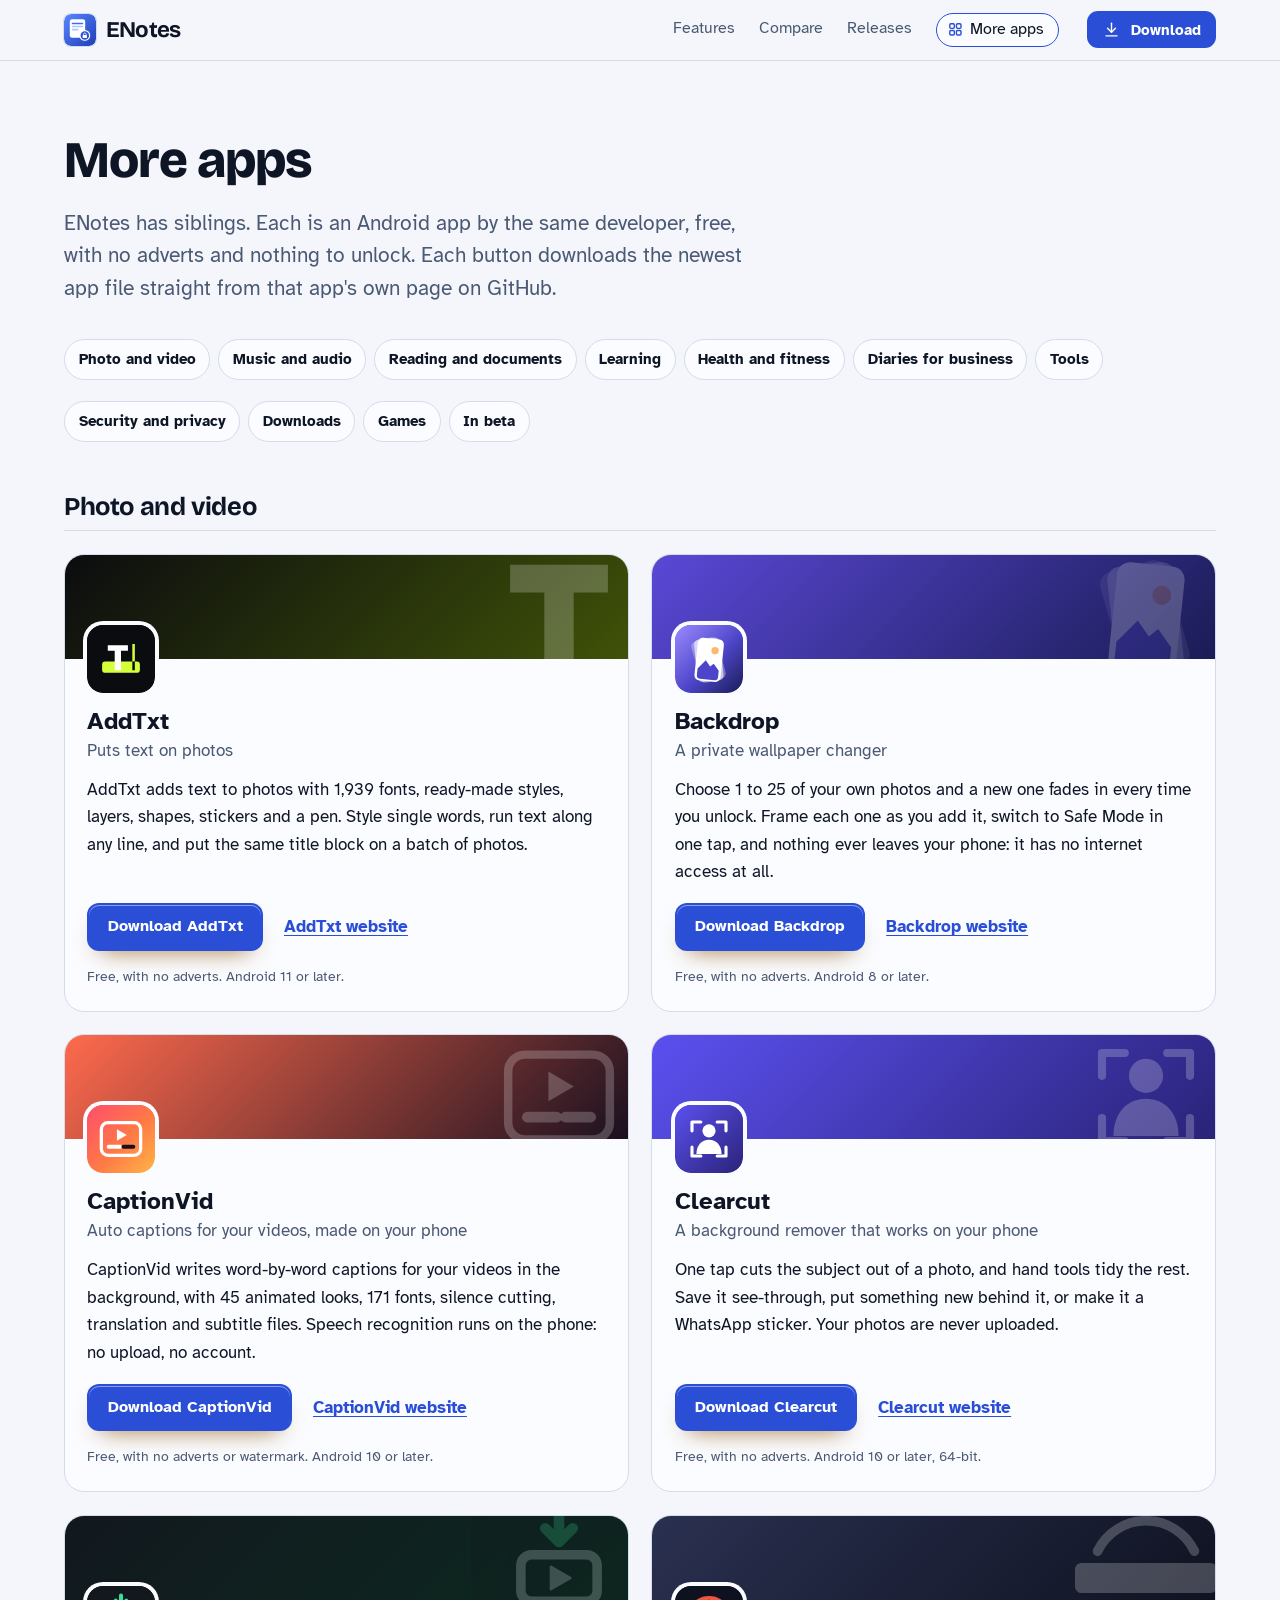
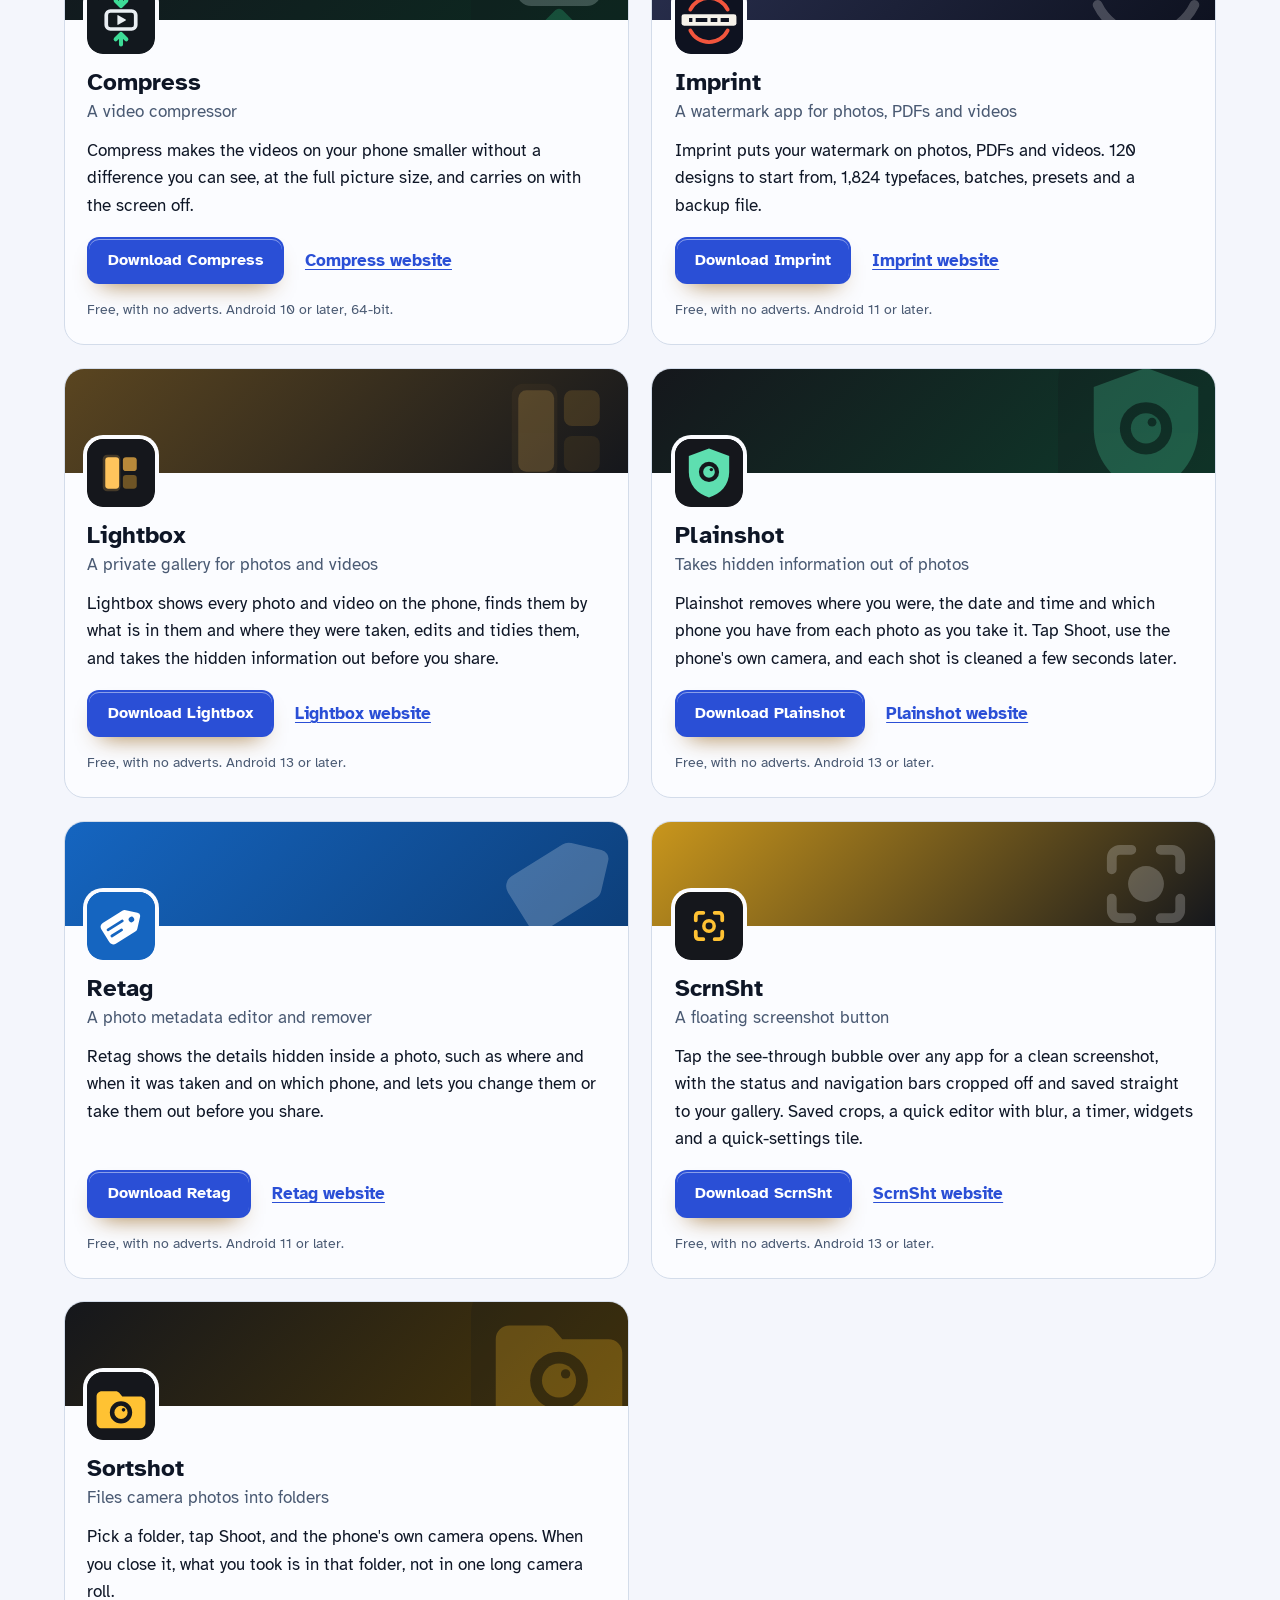
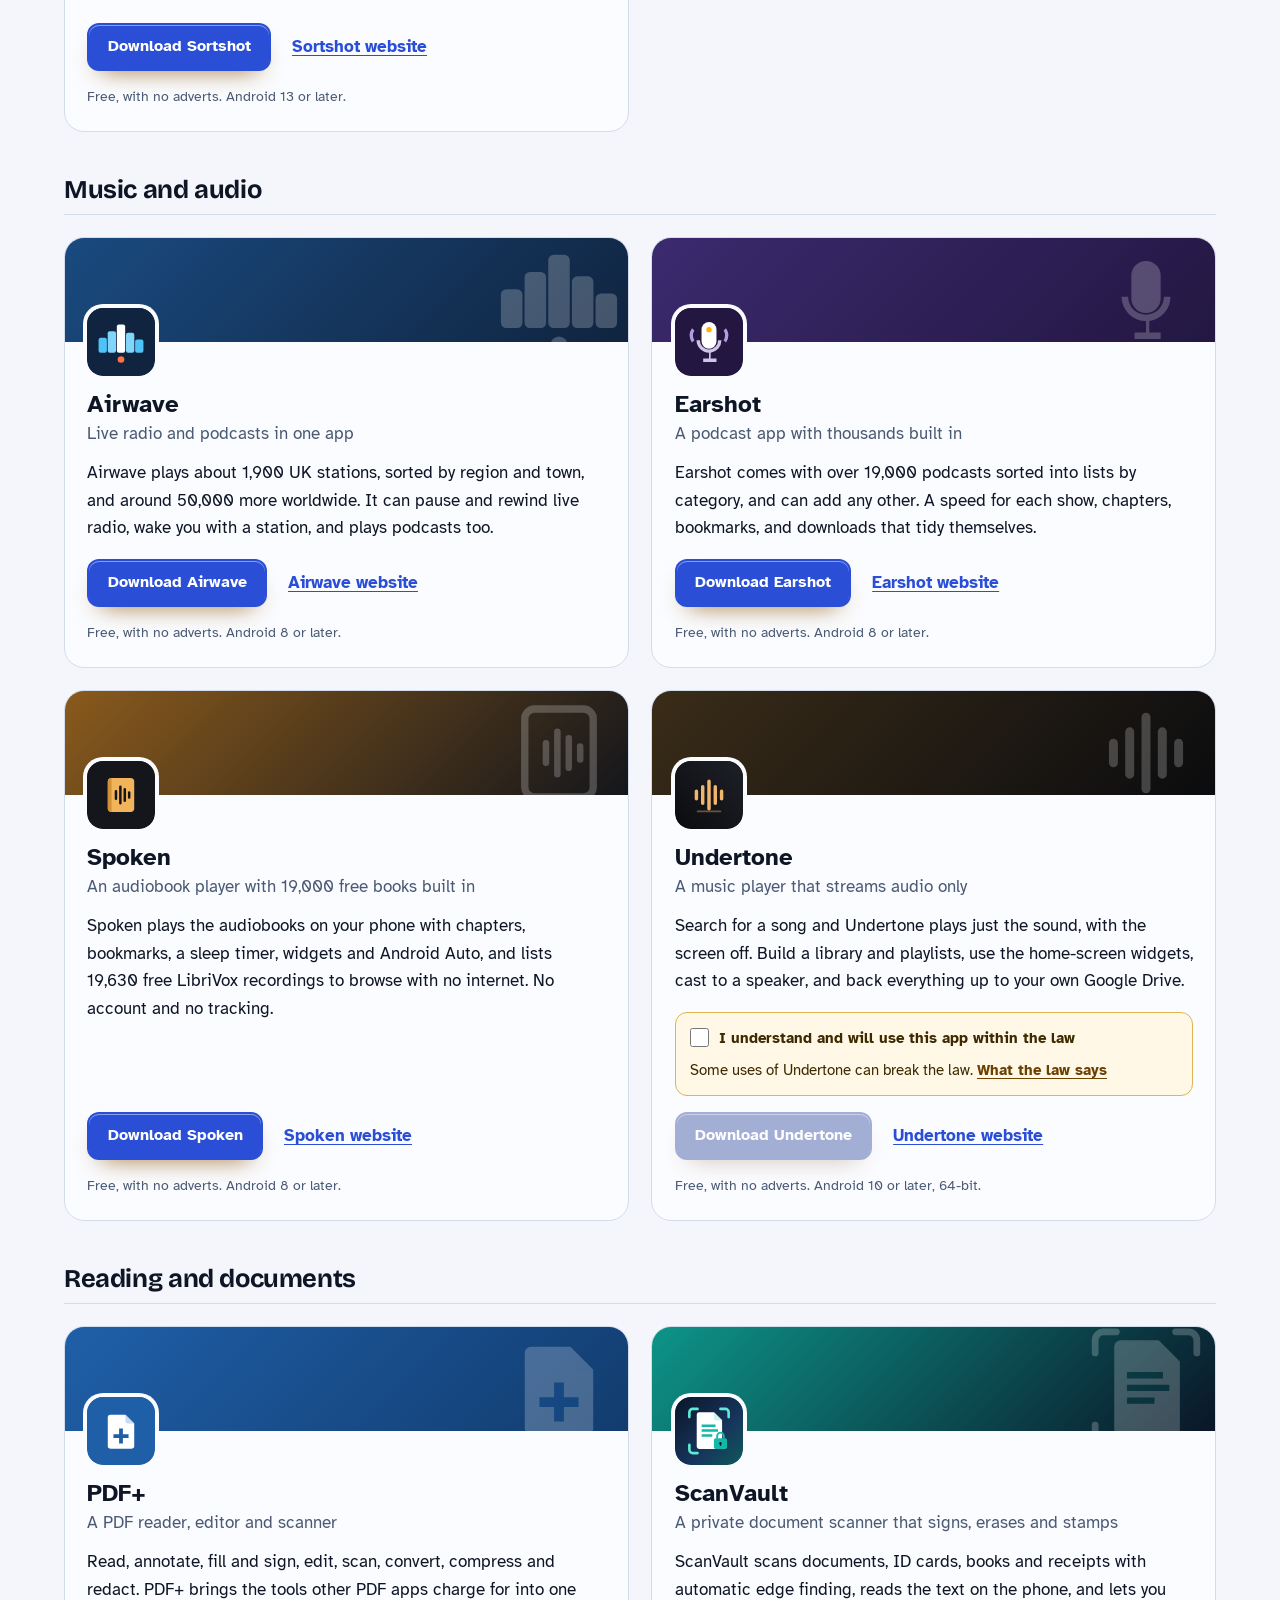
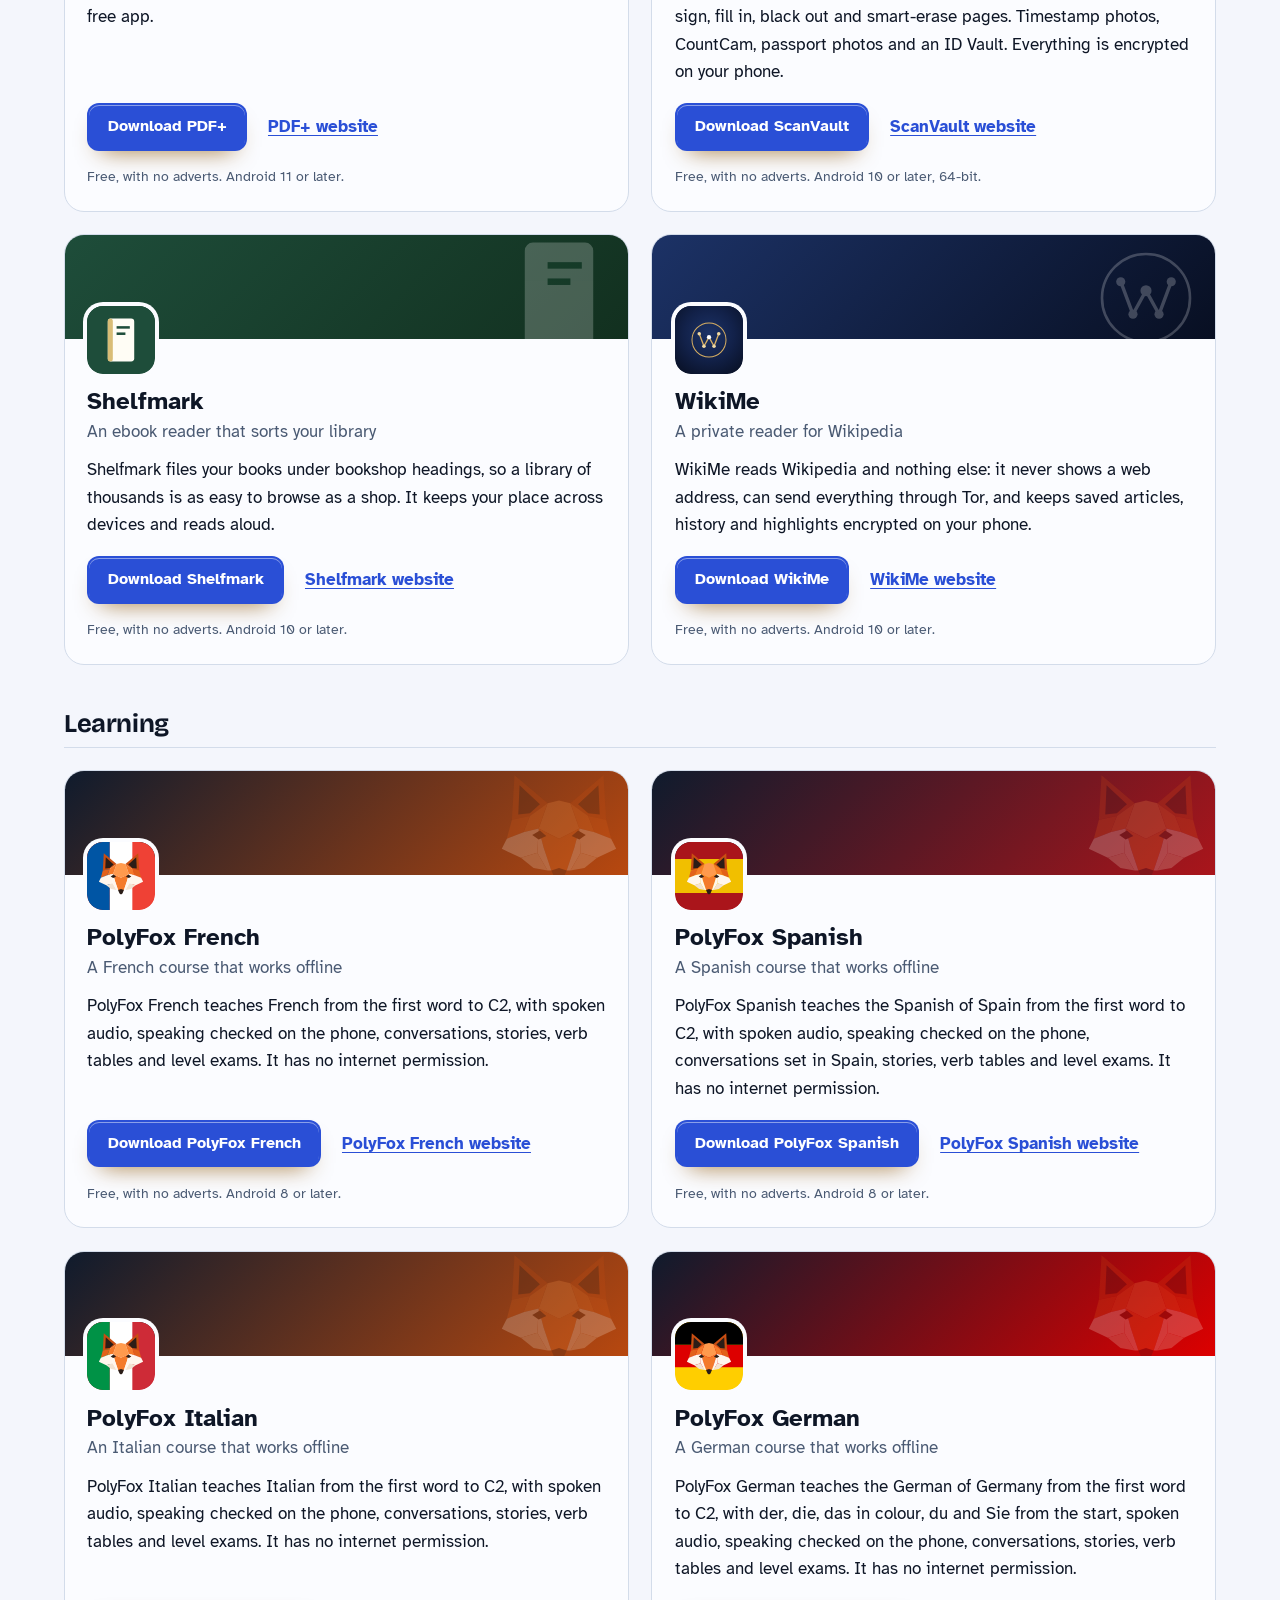
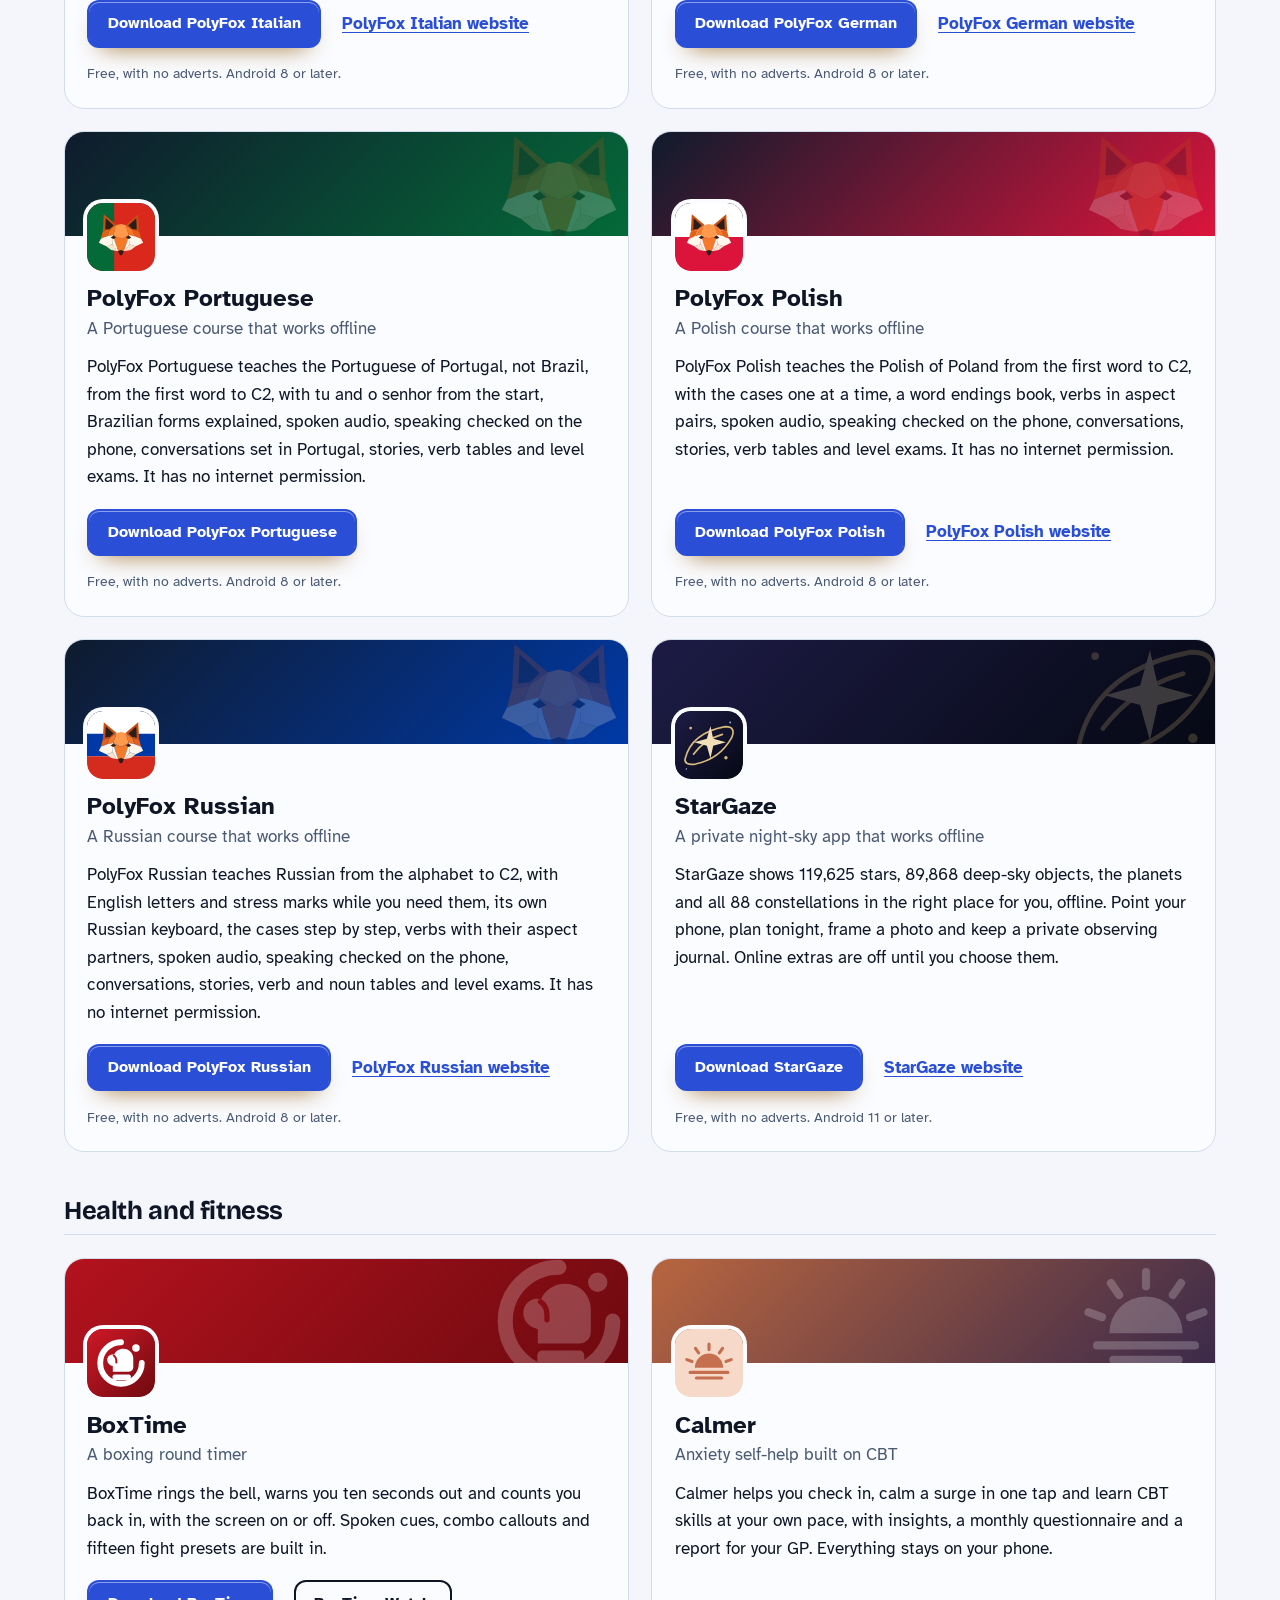
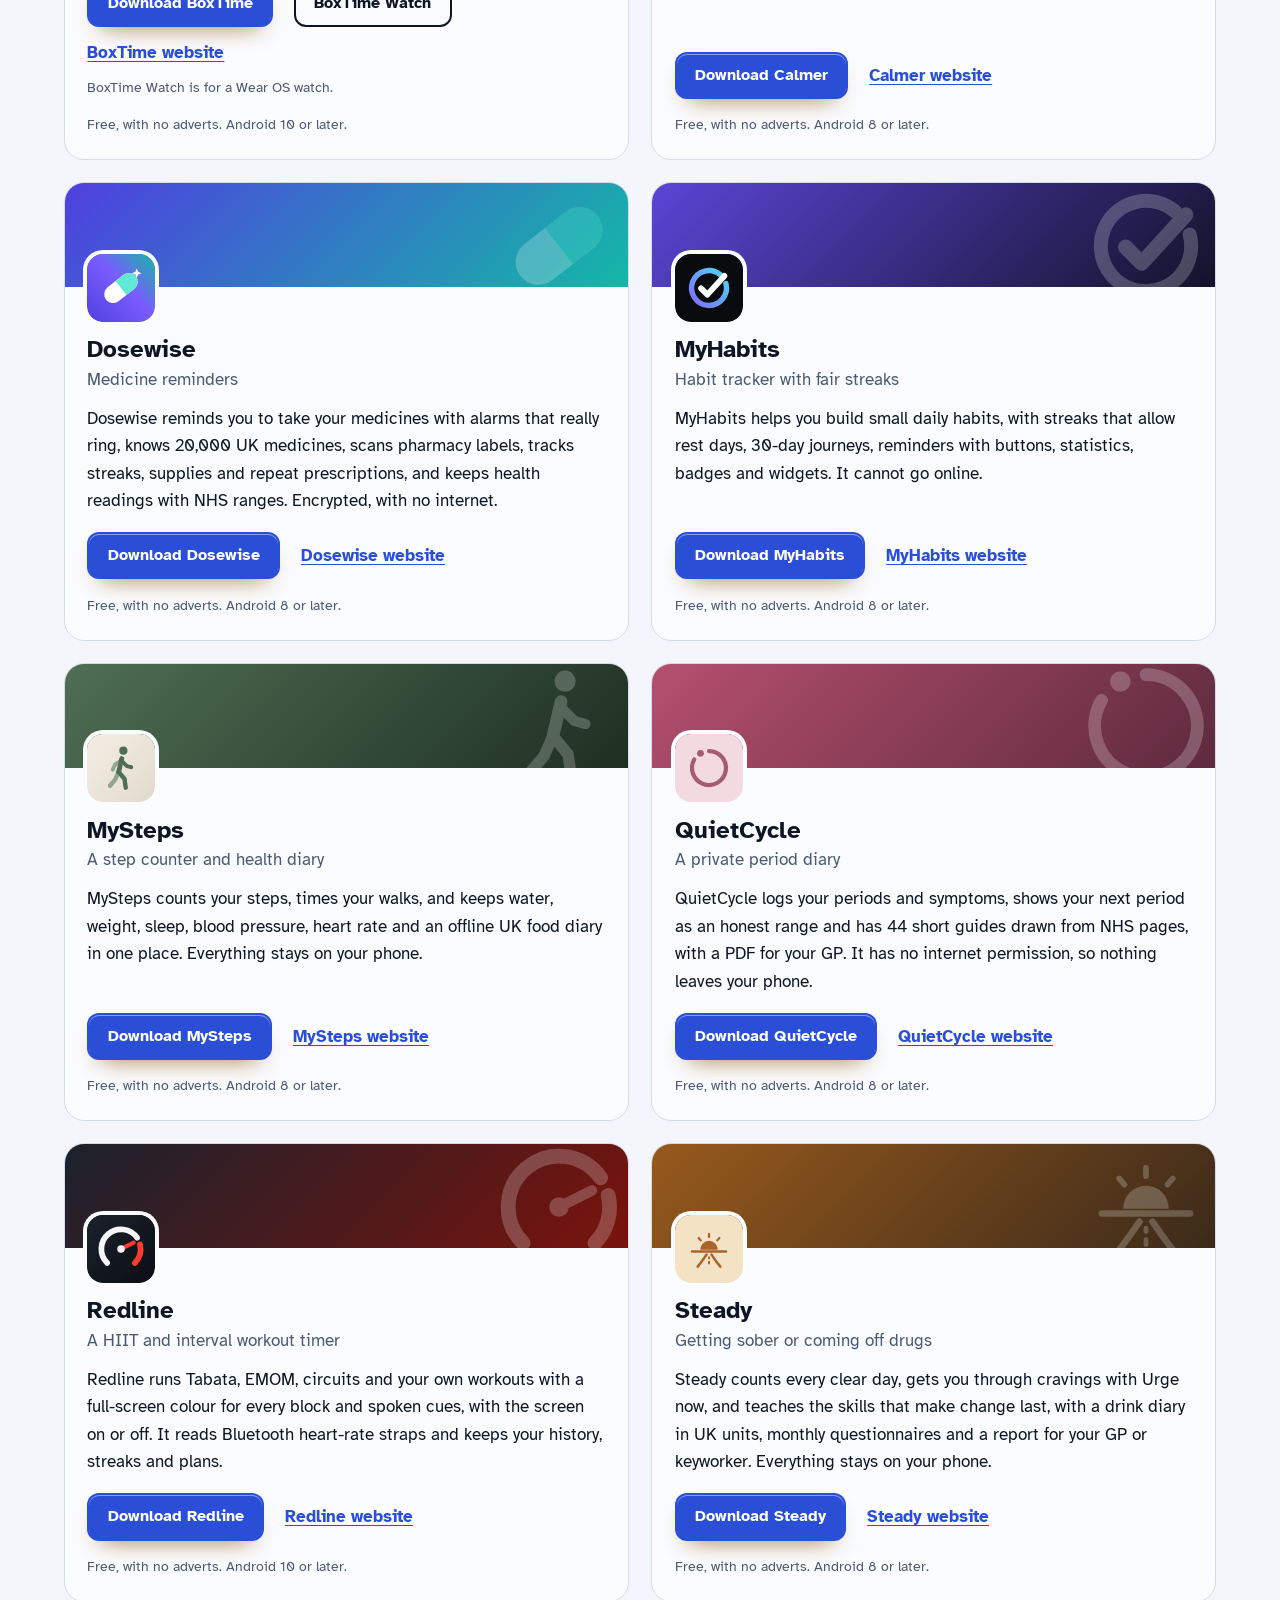
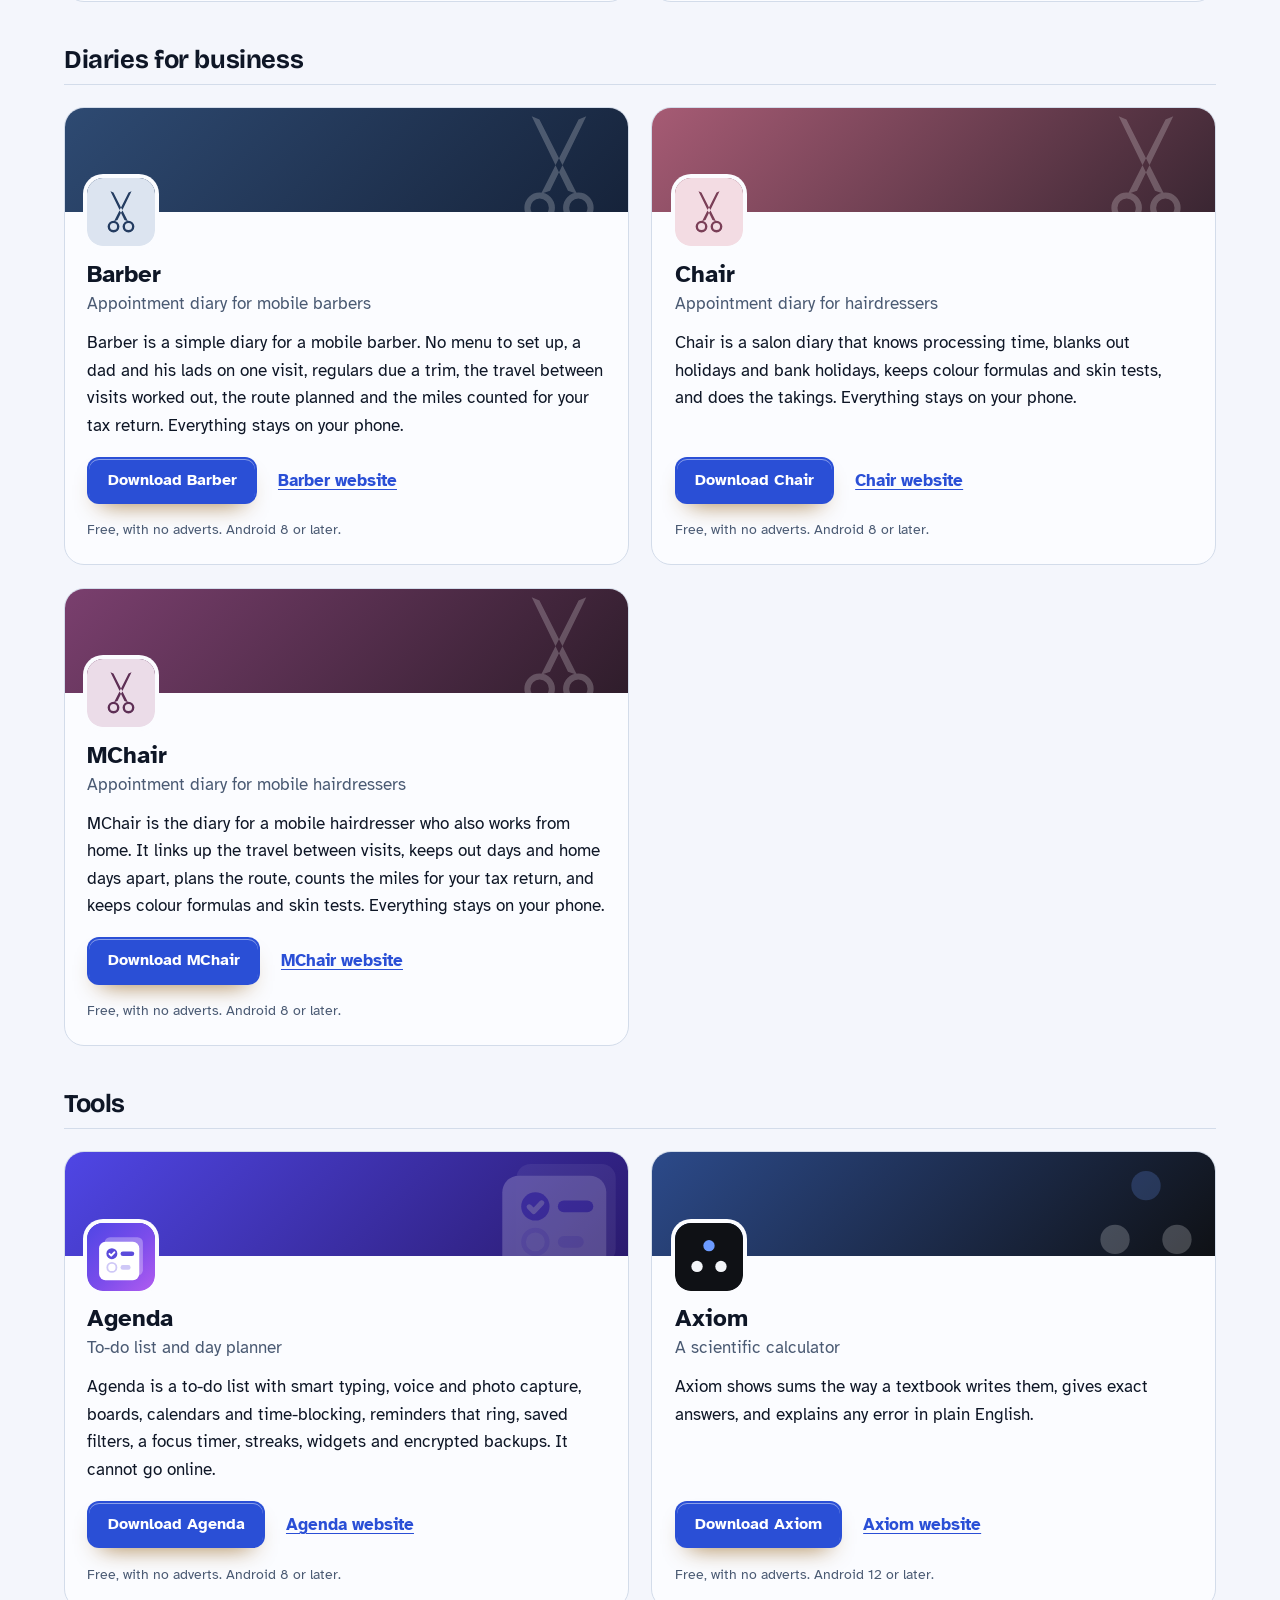
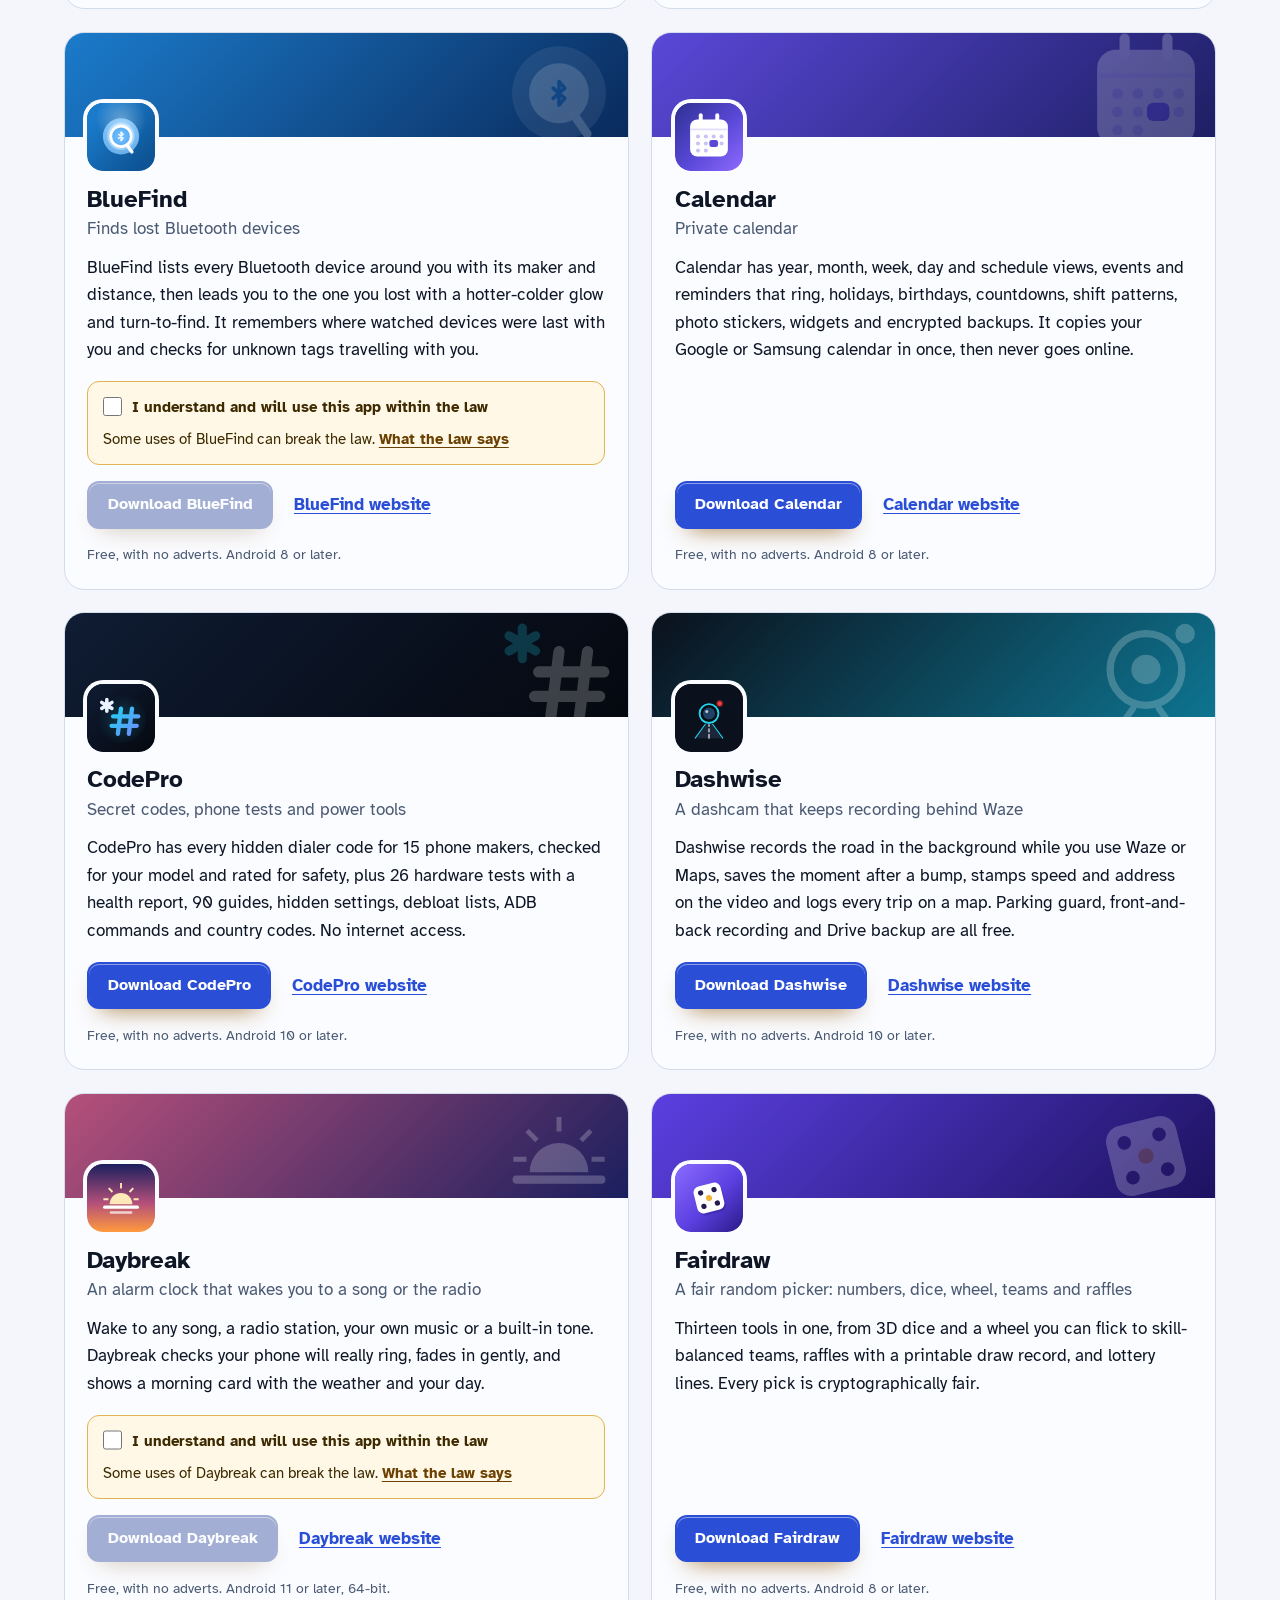
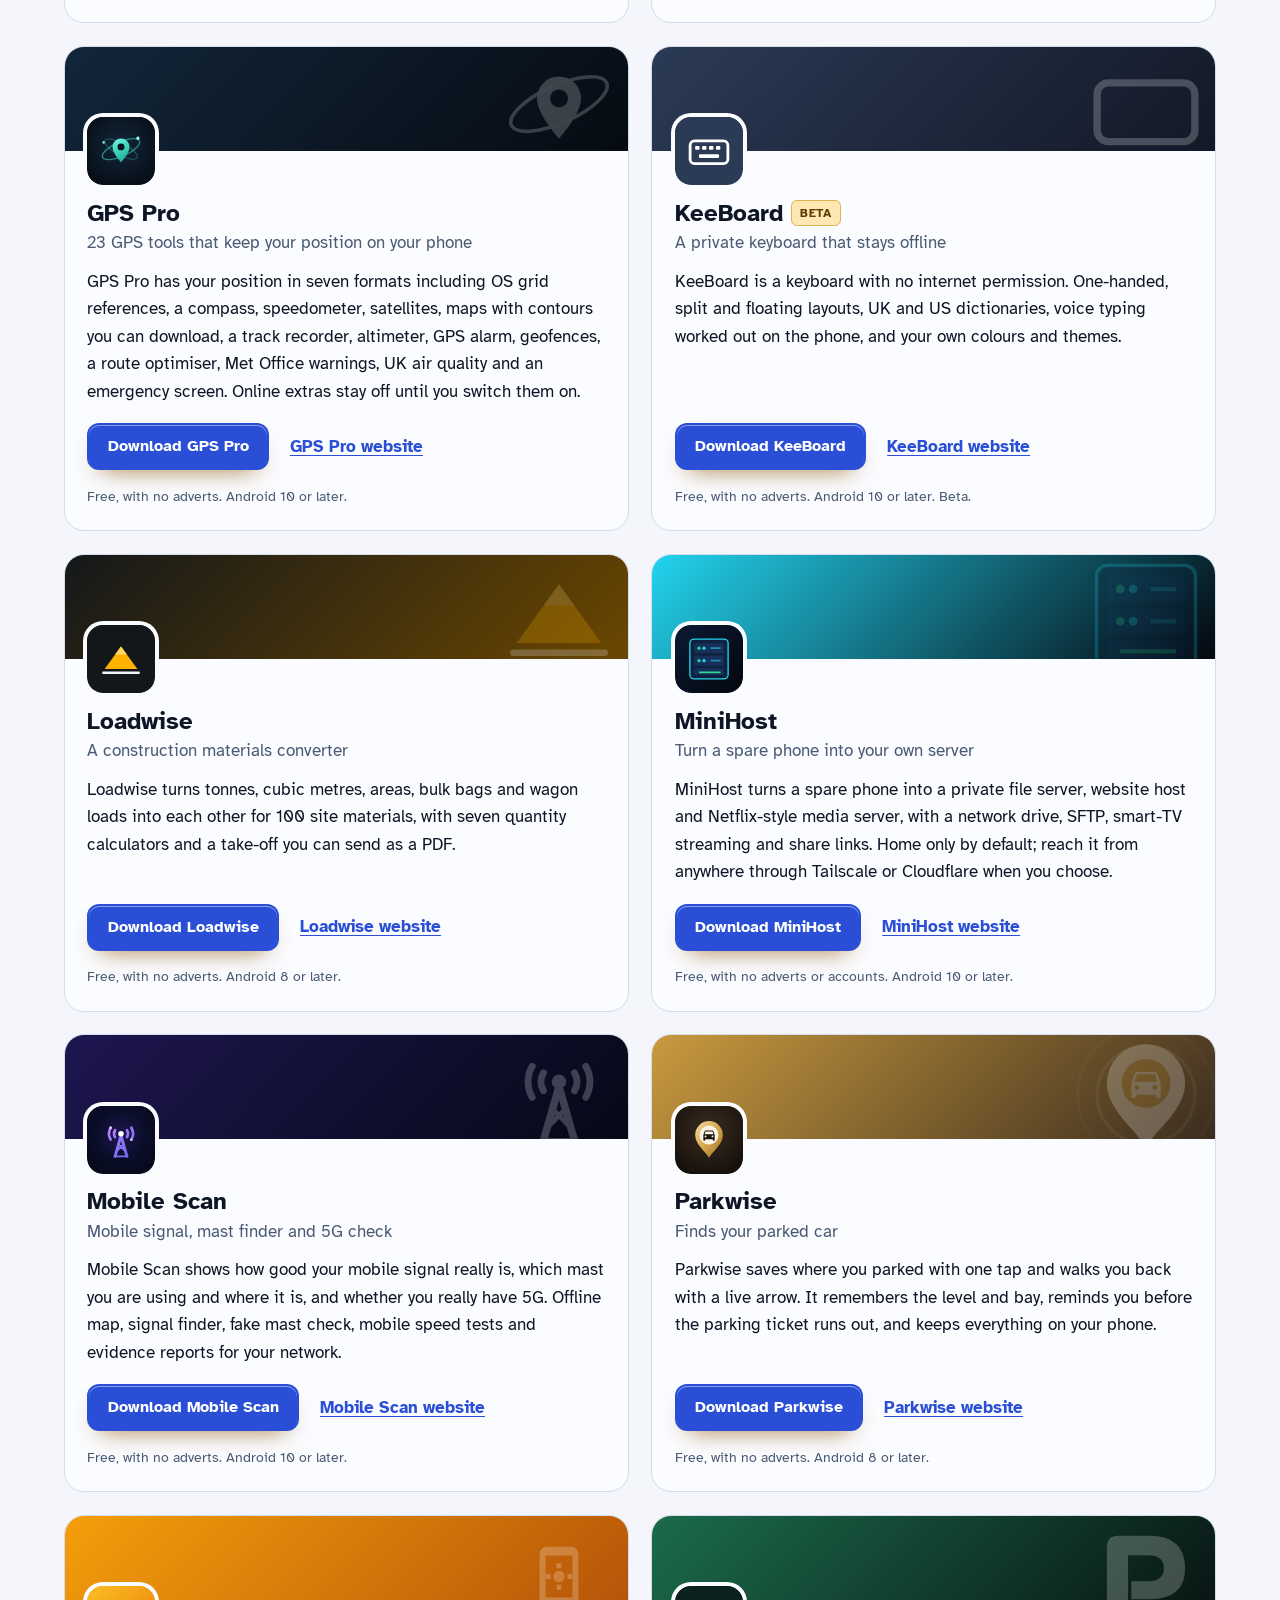
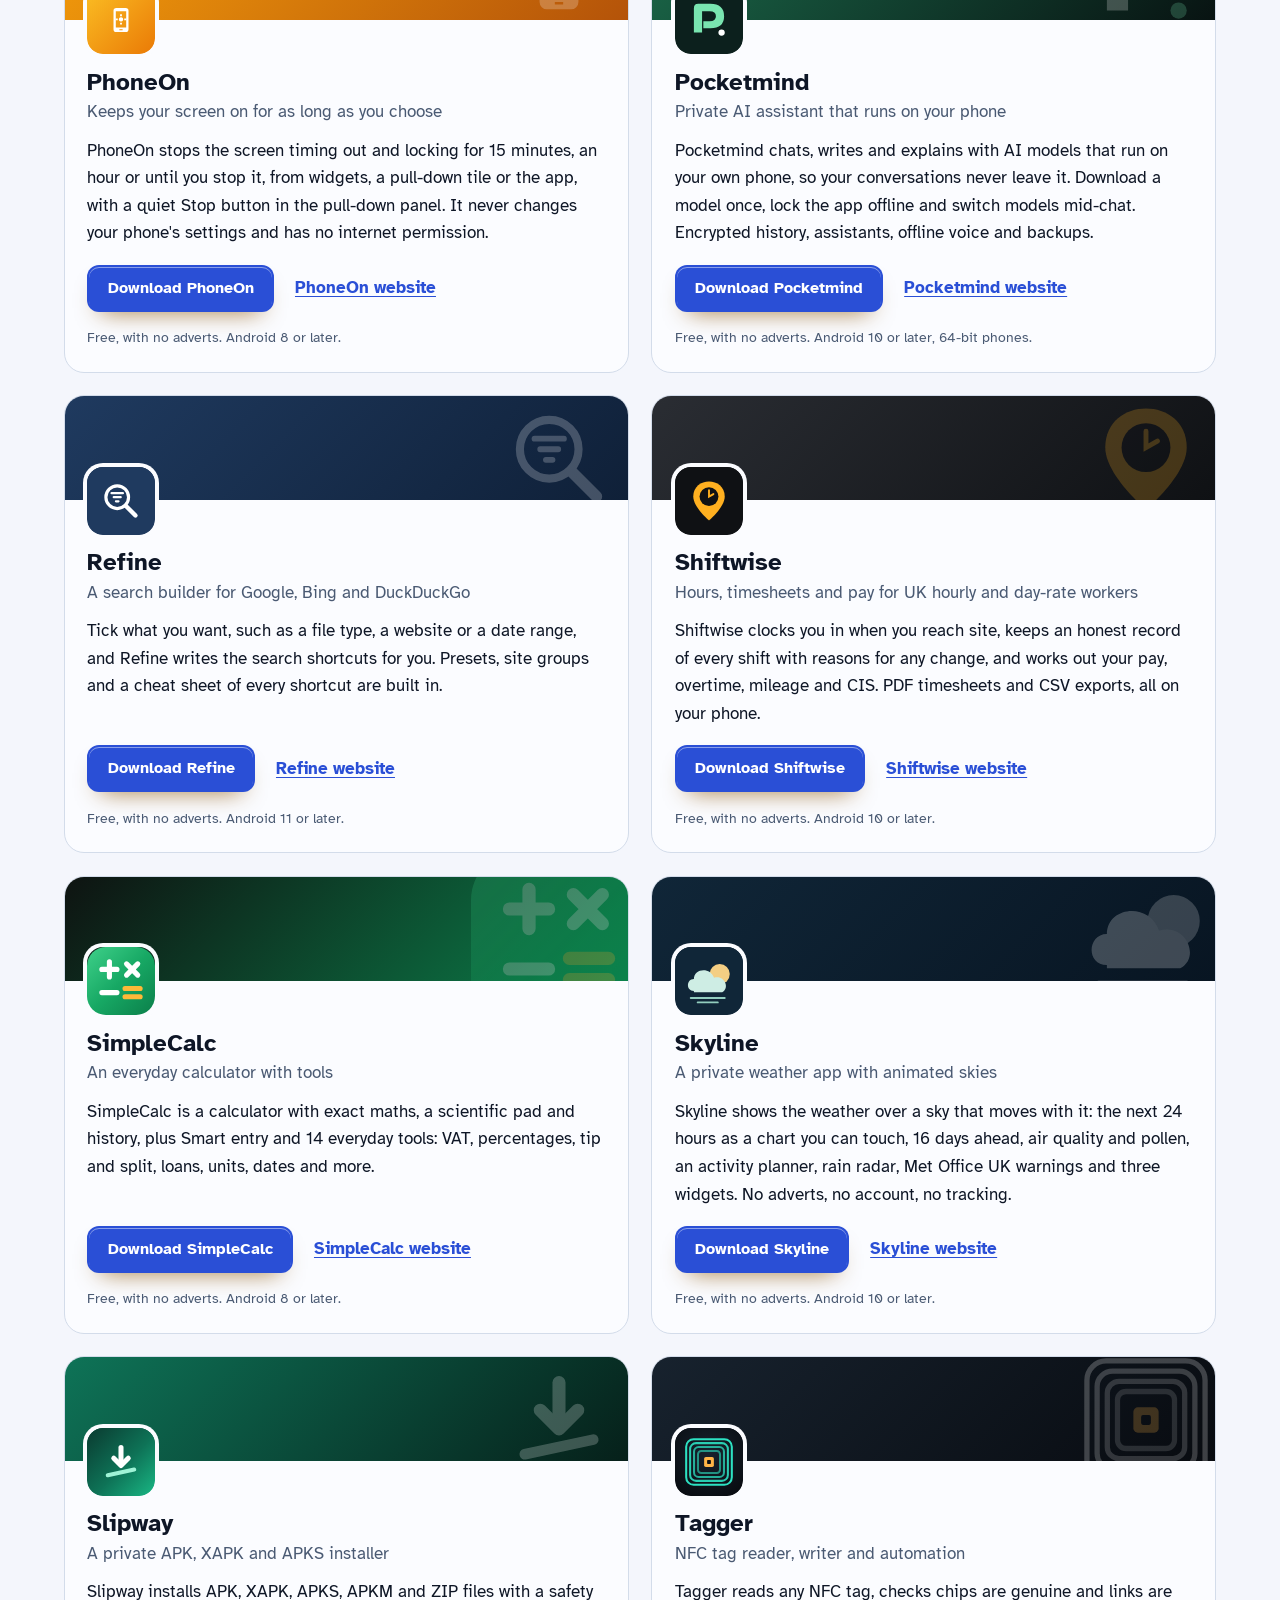
==== commit 04468e52: "More apps: add Slipway" ====
--- a/more-apps.html
+++ b/more-apps.html
@@ -4,7 +4,7 @@
 <meta charset="utf-8">
 <meta name="viewport" content="width=device-width, initial-scale=1">
 <title>More free Android apps from the maker of ENotes</title>
-<meta name="description" content="All 92 free Android apps from the maker of ENotes, in one list by category, each with its download and a link to its website.">
+<meta name="description" content="All 93 free Android apps from the maker of ENotes, in one list by category, each with its download and a link to its website.">
 <meta name="author" content="Jonathan Jackson">
 <link rel="canonical" href="https://customgpter.github.io/enotes/more-apps.html">
 <meta name="theme-color" content="#f4f6fc" media="(prefers-color-scheme: light)">
@@ -12,7 +12,7 @@
 <meta property="og:type" content="website">
 <meta property="og:site_name" content="ENotes">
 <meta property="og:title" content="More free Android apps from the maker of ENotes">
-<meta property="og:description" content="All 92 free Android apps from the maker of ENotes, in one list by category, each with its download and a link to its website.">
+<meta property="og:description" content="All 93 free Android apps from the maker of ENotes, in one list by category, each with its download and a link to its website.">
 <meta property="og:url" content="https://customgpter.github.io/enotes/more-apps.html">
 <meta property="og:image" content="https://customgpter.github.io/enotes/assets/og.png">
 <meta property="og:image:width" content="1200">
@@ -26,7 +26,7 @@
 <link rel="preload" href="./assets/fonts/atkinson-hyperlegible-latin-400-normal.woff2" as="font" type="font/woff2" crossorigin>
 <link rel="stylesheet" href="./assets/site.css?v=1">
 <link rel="stylesheet" href="./assets/house.css?v=2">
-<script type="application/ld+json">{"@context":"https://schema.org","@type":"ItemList","name":"Apps from the maker of ENotes","url":"https://customgpter.github.io/enotes/more-apps.html","itemListElement":[{"@type":"ListItem","position":1,"name":"AddTxt","url":"https://customgpter.github.io/addtxt/"},{"@type":"ListItem","position":2,"name":"Backdrop","url":"https://customgpter.github.io/backdrop/"},{"@type":"ListItem","position":3,"name":"CaptionVid","url":"https://customgpter.github.io/captionvid/"},{"@type":"ListItem","position":4,"name":"Clearcut","url":"https://customgpter.github.io/clearcut/"},{"@type":"ListItem","position":5,"name":"Compress","url":"https://customgpter.github.io/compress/"},{"@type":"ListItem","position":6,"name":"Imprint","url":"https://customgpter.github.io/imprint/"},{"@type":"ListItem","position":7,"name":"Lightbox","url":"https://customgpter.github.io/lightbox/"},{"@type":"ListItem","position":8,"name":"Plainshot","url":"https://customgpter.github.io/plainshot/"},{"@type":"ListItem","position":9,"name":"Retag","url":"https://customgpter.github.io/retag/"},{"@type":"ListItem","position":10,"name":"ScrnSht","url":"https://customgpter.github.io/scrnsht/"},{"@type":"ListItem","position":11,"name":"Sortshot","url":"https://customgpter.github.io/sortshot/"},{"@type":"ListItem","position":12,"name":"Airwave","url":"https://customgpter.github.io/airwave/"},{"@type":"ListItem","position":13,"name":"Earshot","url":"https://customgpter.github.io/earshot/"},{"@type":"ListItem","position":14,"name":"Spoken","url":"https://customgpter.github.io/spoken/"},{"@type":"ListItem","position":15,"name":"Undertone","url":"https://customgpter.github.io/undertone/"},{"@type":"ListItem","position":16,"name":"PDF+","url":"https://customgpter.github.io/pdfplus/"},{"@type":"ListItem","position":17,"name":"ScanVault","url":"https://customgpter.github.io/scanvault/"},{"@type":"ListItem","position":18,"name":"Shelfmark","url":"https://customgpter.github.io/shelfmark/"},{"@type":"ListItem","position":19,"name":"WikiMe","url":"https://customgpter.github.io/wikime/"},{"@type":"ListItem","position":20,"name":"PolyFox French","url":"https://customgpter.github.io/polyfox/"},{"@type":"ListItem","position":21,"name":"PolyFox German","url":"https://customgpter.github.io/polyfox-german/"},{"@type":"ListItem","position":22,"name":"PolyFox Polish","url":"https://customgpter.github.io/polyfox-polish/"},{"@type":"ListItem","position":23,"name":"PolyFox Russian","url":"https://customgpter.github.io/polyfox-russian/"},{"@type":"ListItem","position":24,"name":"StarGaze","url":"https://customgpter.github.io/stargaze/"},{"@type":"ListItem","position":25,"name":"BoxTime","url":"https://customgpter.github.io/boxtime/"},{"@type":"ListItem","position":26,"name":"Calmer","url":"https://customgpter.github.io/calmer/"},{"@type":"ListItem","position":27,"name":"Dosewise","url":"https://customgpter.github.io/dosewise/"},{"@type":"ListItem","position":28,"name":"MyHabits","url":"https://customgpter.github.io/myhabits/"},{"@type":"ListItem","position":29,"name":"MySteps","url":"https://customgpter.github.io/mysteps/"},{"@type":"ListItem","position":30,"name":"QuietCycle","url":"https://customgpter.github.io/quietcycle/"},{"@type":"ListItem","position":31,"name":"Redline","url":"https://customgpter.github.io/redline/"},{"@type":"ListItem","position":32,"name":"Steady","url":"https://customgpter.github.io/steady/"},{"@type":"ListItem","position":33,"name":"Barber","url":"https://customgpter.github.io/barber/"},{"@type":"ListItem","position":34,"name":"Chair","url":"https://customgpter.github.io/chair/"},{"@type":"ListItem","position":35,"name":"MChair","url":"https://customgpter.github.io/mchair/"},{"@type":"ListItem","position":36,"name":"Agenda","url":"https://customgpter.github.io/agenda/"},{"@type":"ListItem","position":37,"name":"Axiom","url":"https://customgpter.github.io/axiom/"},{"@type":"ListItem","position":38,"name":"BlueFind","url":"https://customgpter.github.io/bluefind/"},{"@type":"ListItem","position":39,"name":"Calendar","url":"https://customgpter.github.io/calendar/"},{"@type":"ListItem","position":40,"name":"CodePro","url":"https://customgpter.github.io/codepro/"},{"@type":"ListItem","position":41,"name":"Dashwise","url":"https://customgpter.github.io/dashwise/"},{"@type":"ListItem","position":42,"name":"Daybreak","url":"https://customgpter.github.io/daybreak/"},{"@type":"ListItem","position":43,"name":"Fairdraw","url":"https://customgpter.github.io/fairdraw/"},{"@type":"ListItem","position":44,"name":"GPS Pro","url":"https://customgpter.github.io/gpspro/"},{"@type":"ListItem","position":45,"name":"KeeBoard","url":"https://customgpter.github.io/keeboard/"},{"@type":"ListItem","position":46,"name":"Loadwise","url":"https://customgpter.github.io/loadwise/"},{"@type":"ListItem","position":47,"name":"MiniHost","url":"https://customgpter.github.io/minihost/"},{"@type":"ListItem","position":48,"name":"Mobile Scan","url":"https://customgpter.github.io/mobilescan/"},{"@type":"ListItem","position":49,"name":"Parkwise","url":"https://customgpter.github.io/parkwise/"},{"@type":"ListItem","position":50,"name":"Pocketmind","url":"https://customgpter.github.io/pocketmind/"},{"@type":"ListItem","position":51,"name":"Refine","url":"https://customgpter.github.io/refine/"},{"@type":"ListItem","position":52,"name":"Shiftwise","url":"https://customgpter.github.io/shiftwise/"},{"@type":"ListItem","position":53,"name":"SimpleCalc","url":"https://customgpter.github.io/simplecalc/"},{"@type":"ListItem","position":54,"name":"Skyline","url":"https://customgpter.github.io/skyline/"},{"@type":"ListItem","position":55,"name":"Tagger","url":"https://customgpter.github.io/tagger/"},{"@type":"ListItem","position":56,"name":"TotalClean","url":"https://customgpter.github.io/totalclean/"},{"@type":"ListItem","position":57,"name":"TVLink","url":"https://customgpter.github.io/tvlink/"},{"@type":"ListItem","position":58,"name":"Unbox","url":"https://customgpter.github.io/unbox/"},{"@type":"ListItem","position":59,"name":"WhatsKeep","url":"https://customgpter.github.io/whatskeep/"},{"@type":"ListItem","position":60,"name":"WiFi Scan","url":"https://customgpter.github.io/wifiscan/"},{"@type":"ListItem","position":61,"name":"Auditly","url":"https://customgpter.github.io/auditly/"},{"@type":"ListItem","position":62,"name":"Backchannel","url":"https://customgpter.github.io/backchannel/"},{"@type":"ListItem","position":63,"name":"ENotes","url":"https://customgpter.github.io/enotes/"},{"@type":"ListItem","position":64,"name":"FindMe","url":"https://customgpter.github.io/findme/"},{"@type":"ListItem","position":65,"name":"iLock","url":"https://customgpter.github.io/ilock/"},{"@type":"ListItem","position":66,"name":"ImSafe","url":"https://customgpter.github.io/imsafe/"},{"@type":"ListItem","position":67,"name":"IShred","url":"https://customgpter.github.io/ishred/"},{"@type":"ListItem","position":68,"name":"LockBox","url":"https://customgpter.github.io/lockbox/"},{"@type":"ListItem","position":69,"name":"PassVault","url":"https://customgpter.github.io/passvault/"},{"@type":"ListItem","position":70,"name":"SpyFind","url":"https://customgpter.github.io/spyfind/"},{"@type":"ListItem","position":71,"name":"TextWipe","url":"https://customgpter.github.io/textwipe/"},{"@type":"ListItem","position":72,"name":"Tracewire","url":"https://customgpter.github.io/tracewire/"},{"@type":"ListItem","position":73,"name":"Vigil","url":"https://customgpter.github.io/vigil/"},{"@type":"ListItem","position":74,"name":"Grab","url":"https://customgpter.github.io/grab/"},{"@type":"ListItem","position":75,"name":"Swarm","url":"https://customgpter.github.io/swarm/"},{"@type":"ListItem","position":76,"name":"Plane Games","url":"https://customgpter.github.io/plane-games/"},{"@type":"ListItem","position":77,"name":"Ninefold","url":"https://customgpter.github.io/ninefold/"},{"@type":"ListItem","position":78,"name":"Cubewise","url":"https://customgpter.github.io/cubewise/"},{"@type":"ListItem","position":79,"name":"Tilewise","url":"https://customgpter.github.io/tilewise/"},{"@type":"ListItem","position":80,"name":"Letterwise","url":"https://customgpter.github.io/letterwise/"},{"@type":"ListItem","position":81,"name":"Kingside","url":"https://customgpter.github.io/kingside/"},{"@type":"ListItem","position":82,"name":"Deckhand","url":"https://customgpter.github.io/deckhand/"},{"@type":"ListItem","position":83,"name":"SNESForge","url":"https://customgpter.github.io/snesforge/"},{"@type":"ListItem","position":84,"name":"Fame Boy","url":"https://customgpter.github.io/fameboy/"},{"@type":"ListItem","position":85,"name":"PSPPro","url":"https://customgpter.github.io/psppro/"},{"@type":"ListItem","position":86,"name":"MegaGen","url":"https://customgpter.github.io/megagen/"},{"@type":"ListItem","position":87,"name":"QVR","url":"https://customgpter.github.io/qvr/"},{"@type":"ListItem","position":88,"name":"QVR Watch","url":"https://customgpter.github.io/qvr-watch/"},{"@type":"ListItem","position":89,"name":"QVRLite","url":"https://customgpter.github.io/qvrlite/"},{"@type":"ListItem","position":90,"name":"Onionz","url":"https://customgpter.github.io/onionz/"},{"@type":"ListItem","position":91,"name":"OnionzWeb","url":"https://customgpter.github.io/onionzweb/"}]}</script>
+<script type="application/ld+json">{"@context":"https://schema.org","@type":"ItemList","name":"Apps from the maker of ENotes","url":"https://customgpter.github.io/enotes/more-apps.html","itemListElement":[{"@type":"ListItem","position":1,"name":"AddTxt","url":"https://customgpter.github.io/addtxt/"},{"@type":"ListItem","position":2,"name":"Backdrop","url":"https://customgpter.github.io/backdrop/"},{"@type":"ListItem","position":3,"name":"CaptionVid","url":"https://customgpter.github.io/captionvid/"},{"@type":"ListItem","position":4,"name":"Clearcut","url":"https://customgpter.github.io/clearcut/"},{"@type":"ListItem","position":5,"name":"Compress","url":"https://customgpter.github.io/compress/"},{"@type":"ListItem","position":6,"name":"Imprint","url":"https://customgpter.github.io/imprint/"},{"@type":"ListItem","position":7,"name":"Lightbox","url":"https://customgpter.github.io/lightbox/"},{"@type":"ListItem","position":8,"name":"Plainshot","url":"https://customgpter.github.io/plainshot/"},{"@type":"ListItem","position":9,"name":"Retag","url":"https://customgpter.github.io/retag/"},{"@type":"ListItem","position":10,"name":"ScrnSht","url":"https://customgpter.github.io/scrnsht/"},{"@type":"ListItem","position":11,"name":"Sortshot","url":"https://customgpter.github.io/sortshot/"},{"@type":"ListItem","position":12,"name":"Airwave","url":"https://customgpter.github.io/airwave/"},{"@type":"ListItem","position":13,"name":"Earshot","url":"https://customgpter.github.io/earshot/"},{"@type":"ListItem","position":14,"name":"Spoken","url":"https://customgpter.github.io/spoken/"},{"@type":"ListItem","position":15,"name":"Undertone","url":"https://customgpter.github.io/undertone/"},{"@type":"ListItem","position":16,"name":"PDF+","url":"https://customgpter.github.io/pdfplus/"},{"@type":"ListItem","position":17,"name":"ScanVault","url":"https://customgpter.github.io/scanvault/"},{"@type":"ListItem","position":18,"name":"Shelfmark","url":"https://customgpter.github.io/shelfmark/"},{"@type":"ListItem","position":19,"name":"WikiMe","url":"https://customgpter.github.io/wikime/"},{"@type":"ListItem","position":20,"name":"PolyFox French","url":"https://customgpter.github.io/polyfox/"},{"@type":"ListItem","position":21,"name":"PolyFox German","url":"https://customgpter.github.io/polyfox-german/"},{"@type":"ListItem","position":22,"name":"PolyFox Polish","url":"https://customgpter.github.io/polyfox-polish/"},{"@type":"ListItem","position":23,"name":"PolyFox Russian","url":"https://customgpter.github.io/polyfox-russian/"},{"@type":"ListItem","position":24,"name":"StarGaze","url":"https://customgpter.github.io/stargaze/"},{"@type":"ListItem","position":25,"name":"BoxTime","url":"https://customgpter.github.io/boxtime/"},{"@type":"ListItem","position":26,"name":"Calmer","url":"https://customgpter.github.io/calmer/"},{"@type":"ListItem","position":27,"name":"Dosewise","url":"https://customgpter.github.io/dosewise/"},{"@type":"ListItem","position":28,"name":"MyHabits","url":"https://customgpter.github.io/myhabits/"},{"@type":"ListItem","position":29,"name":"MySteps","url":"https://customgpter.github.io/mysteps/"},{"@type":"ListItem","position":30,"name":"QuietCycle","url":"https://customgpter.github.io/quietcycle/"},{"@type":"ListItem","position":31,"name":"Redline","url":"https://customgpter.github.io/redline/"},{"@type":"ListItem","position":32,"name":"Steady","url":"https://customgpter.github.io/steady/"},{"@type":"ListItem","position":33,"name":"Barber","url":"https://customgpter.github.io/barber/"},{"@type":"ListItem","position":34,"name":"Chair","url":"https://customgpter.github.io/chair/"},{"@type":"ListItem","position":35,"name":"MChair","url":"https://customgpter.github.io/mchair/"},{"@type":"ListItem","position":36,"name":"Agenda","url":"https://customgpter.github.io/agenda/"},{"@type":"ListItem","position":37,"name":"Axiom","url":"https://customgpter.github.io/axiom/"},{"@type":"ListItem","position":38,"name":"BlueFind","url":"https://customgpter.github.io/bluefind/"},{"@type":"ListItem","position":39,"name":"Calendar","url":"https://customgpter.github.io/calendar/"},{"@type":"ListItem","position":40,"name":"CodePro","url":"https://customgpter.github.io/codepro/"},{"@type":"ListItem","position":41,"name":"Dashwise","url":"https://customgpter.github.io/dashwise/"},{"@type":"ListItem","position":42,"name":"Daybreak","url":"https://customgpter.github.io/daybreak/"},{"@type":"ListItem","position":43,"name":"Fairdraw","url":"https://customgpter.github.io/fairdraw/"},{"@type":"ListItem","position":44,"name":"GPS Pro","url":"https://customgpter.github.io/gpspro/"},{"@type":"ListItem","position":45,"name":"KeeBoard","url":"https://customgpter.github.io/keeboard/"},{"@type":"ListItem","position":46,"name":"Loadwise","url":"https://customgpter.github.io/loadwise/"},{"@type":"ListItem","position":47,"name":"MiniHost","url":"https://customgpter.github.io/minihost/"},{"@type":"ListItem","position":48,"name":"Mobile Scan","url":"https://customgpter.github.io/mobilescan/"},{"@type":"ListItem","position":49,"name":"Parkwise","url":"https://customgpter.github.io/parkwise/"},{"@type":"ListItem","position":50,"name":"Pocketmind","url":"https://customgpter.github.io/pocketmind/"},{"@type":"ListItem","position":51,"name":"Refine","url":"https://customgpter.github.io/refine/"},{"@type":"ListItem","position":52,"name":"Shiftwise","url":"https://customgpter.github.io/shiftwise/"},{"@type":"ListItem","position":53,"name":"SimpleCalc","url":"https://customgpter.github.io/simplecalc/"},{"@type":"ListItem","position":54,"name":"Skyline","url":"https://customgpter.github.io/skyline/"},{"@type":"ListItem","position":55,"name":"Slipway","url":"https://customgpter.github.io/slipway/"},{"@type":"ListItem","position":56,"name":"Tagger","url":"https://customgpter.github.io/tagger/"},{"@type":"ListItem","position":57,"name":"TotalClean","url":"https://customgpter.github.io/totalclean/"},{"@type":"ListItem","position":58,"name":"TVLink","url":"https://customgpter.github.io/tvlink/"},{"@type":"ListItem","position":59,"name":"Unbox","url":"https://customgpter.github.io/unbox/"},{"@type":"ListItem","position":60,"name":"WhatsKeep","url":"https://customgpter.github.io/whatskeep/"},{"@type":"ListItem","position":61,"name":"WiFi Scan","url":"https://customgpter.github.io/wifiscan/"},{"@type":"ListItem","position":62,"name":"Auditly","url":"https://customgpter.github.io/auditly/"},{"@type":"ListItem","position":63,"name":"Backchannel","url":"https://customgpter.github.io/backchannel/"},{"@type":"ListItem","position":64,"name":"ENotes","url":"https://customgpter.github.io/enotes/"},{"@type":"ListItem","position":65,"name":"FindMe","url":"https://customgpter.github.io/findme/"},{"@type":"ListItem","position":66,"name":"iLock","url":"https://customgpter.github.io/ilock/"},{"@type":"ListItem","position":67,"name":"ImSafe","url":"https://customgpter.github.io/imsafe/"},{"@type":"ListItem","position":68,"name":"IShred","url":"https://customgpter.github.io/ishred/"},{"@type":"ListItem","position":69,"name":"LockBox","url":"https://customgpter.github.io/lockbox/"},{"@type":"ListItem","position":70,"name":"PassVault","url":"https://customgpter.github.io/passvault/"},{"@type":"ListItem","position":71,"name":"SpyFind","url":"https://customgpter.github.io/spyfind/"},{"@type":"ListItem","position":72,"name":"TextWipe","url":"https://customgpter.github.io/textwipe/"},{"@type":"ListItem","position":73,"name":"Tracewire","url":"https://customgpter.github.io/tracewire/"},{"@type":"ListItem","position":74,"name":"Vigil","url":"https://customgpter.github.io/vigil/"},{"@type":"ListItem","position":75,"name":"Grab","url":"https://customgpter.github.io/grab/"},{"@type":"ListItem","position":76,"name":"Swarm","url":"https://customgpter.github.io/swarm/"},{"@type":"ListItem","position":77,"name":"Plane Games","url":"https://customgpter.github.io/plane-games/"},{"@type":"ListItem","position":78,"name":"Ninefold","url":"https://customgpter.github.io/ninefold/"},{"@type":"ListItem","position":79,"name":"Cubewise","url":"https://customgpter.github.io/cubewise/"},{"@type":"ListItem","position":80,"name":"Tilewise","url":"https://customgpter.github.io/tilewise/"},{"@type":"ListItem","position":81,"name":"Letterwise","url":"https://customgpter.github.io/letterwise/"},{"@type":"ListItem","position":82,"name":"Kingside","url":"https://customgpter.github.io/kingside/"},{"@type":"ListItem","position":83,"name":"Deckhand","url":"https://customgpter.github.io/deckhand/"},{"@type":"ListItem","position":84,"name":"SNESForge","url":"https://customgpter.github.io/snesforge/"},{"@type":"ListItem","position":85,"name":"Fame Boy","url":"https://customgpter.github.io/fameboy/"},{"@type":"ListItem","position":86,"name":"PSPPro","url":"https://customgpter.github.io/psppro/"},{"@type":"ListItem","position":87,"name":"MegaGen","url":"https://customgpter.github.io/megagen/"},{"@type":"ListItem","position":88,"name":"QVR","url":"https://customgpter.github.io/qvr/"},{"@type":"ListItem","position":89,"name":"QVR Watch","url":"https://customgpter.github.io/qvr-watch/"},{"@type":"ListItem","position":90,"name":"QVRLite","url":"https://customgpter.github.io/qvrlite/"},{"@type":"ListItem","position":91,"name":"Onionz","url":"https://customgpter.github.io/onionz/"},{"@type":"ListItem","position":92,"name":"OnionzWeb","url":"https://customgpter.github.io/onionzweb/"}]}</script>
 <link rel="stylesheet" href="./assets/apps-list.css?v=1">
 <script src="./assets/apps-list.js?v=1" defer></script>
 </head>
@@ -102,7 +102,7 @@
 <li class="mapp" style="--b:#2a2d33;--b2:#0f1114"><div class="mapp-cover" aria-hidden="true"><svg viewBox="0 0 108 108"><path d="M54 85C54 85 29 64 29 47C29 15 79 15 79 47C79 64 54 85 54 85Z" fill="#FFB020"/><circle cx="54" cy="47" r="15" fill="#0F1114"/><path d="M54 37V47L61 43" stroke="#FFB020" stroke-width="3" stroke-linecap="round" fill="none"/></svg></div><div class="mapp-body"><svg class="mapp-icon" viewBox="0 0 108 108" aria-hidden="true"><rect width="108" height="108" rx="24" fill="#0F1114"/><path d="M54 85C54 85 29 64 29 47C29 15 79 15 79 47C79 64 54 85 54 85Z" fill="#FFB020"/><circle cx="54" cy="47" r="15" fill="#0F1114"/><path d="M54 37V47L61 43" stroke="#FFB020" stroke-width="3" stroke-linecap="round" fill="none"/></svg><h3>Shiftwise</h3><p class="mapp-kind">Hours, timesheets and pay for UK hourly and day-rate workers</p><p class="mapp-say">Shiftwise clocks you in when you reach site, keeps an honest record of every shift with reasons for any change, and works out your pay, overtime, mileage and CIS. PDF timesheets and CSV exports, all on your phone.</p><p class="mapp-go"><a class="button" href="https://github.com/CustomGPTer/shiftwise/releases/latest/download/Shiftwise.apk">Download Shiftwise</a><a class="mapp-site" href="https://customgpter.github.io/shiftwise/">Shiftwise website</a></p><p class="mapp-needs">Free, with no adverts. Android 10 or later.</p></div></li>
 <li class="mapp" style="--b:#0e1311;--b2:#0b7f4a"><div class="mapp-cover" aria-hidden="true"><svg viewBox="0 0 108 108"><rect width="108" height="108" rx="30" fill="url(#scgc)"/><defs><linearGradient id="scgc" x1="0" y1="0" x2="1" y2="1"><stop offset="0" stop-color="#3fd18a"/><stop offset=".5" stop-color="#17a864"/><stop offset="1" stop-color="#0b7f4a"/></linearGradient></defs><g stroke-width="8.1" stroke-linecap="round" fill="none"><path stroke="#fff" d="M23.6 35.6h24M35.6 23.6v24M62.8 26.8l17.8 17.8M62.8 44.6l17.8-17.8M23.6 72.4h24"/><path stroke="#ffb938" d="M60.4 65.9h24M60.4 78.9h24"/></g></svg></div><div class="mapp-body"><svg class="mapp-icon" viewBox="0 0 108 108" aria-hidden="true"><rect width="108" height="108" rx="30" fill="url(#i-simplecalc-scgi)"/><defs><linearGradient id="i-simplecalc-scgi" x1="0" y1="0" x2="1" y2="1"><stop offset="0" stop-color="#3fd18a"/><stop offset=".5" stop-color="#17a864"/><stop offset="1" stop-color="#0b7f4a"/></linearGradient></defs><g stroke-width="8.1" stroke-linecap="round" fill="none"><path stroke="#fff" d="M23.6 35.6h24M35.6 23.6v24M62.8 26.8l17.8 17.8M62.8 44.6l17.8-17.8M23.6 72.4h24"/><path stroke="#ffb938" d="M60.4 65.9h24M60.4 78.9h24"/></g></svg><h3>SimpleCalc</h3><p class="mapp-kind">An everyday calculator with tools</p><p class="mapp-say">SimpleCalc is a calculator with exact maths, a scientific pad and history, plus Smart entry and 14 everyday tools: VAT, percentages, tip and split, loans, units, dates and more.</p><p class="mapp-go"><a class="button" href="https://github.com/CustomGPTer/simplecalc/releases/latest/download/SimpleCalc.apk">Download SimpleCalc</a><a class="mapp-site" href="https://customgpter.github.io/simplecalc/">SimpleCalc website</a></p><p class="mapp-needs">Free, with no adverts. Android 8 or later.</p></div></li>
 <li class="mapp" style="--b:#102638;--b2:#081522"><div class="mapp-cover" aria-hidden="true"><svg viewBox="0 0 108 108"><circle cx="71" cy="43" r="16" fill="#fff" fill-opacity=".85"/><path fill="#fff" d="M30,70C17,70 18,51 30,51C30,34 56,31 62,49C78,44 88,65 75,72L30,72Z"/><path d="M25,81L79,81M36,88L68,88" fill="none" stroke="#fff" stroke-width="3" stroke-linecap="round"/></svg></div><div class="mapp-body"><svg class="mapp-icon" viewBox="0 0 108 108" aria-hidden="true"><rect width="108" height="108" rx="24" fill="#102638"/><circle cx="71" cy="43" r="16" fill="#F4CE83"/><path fill="#CEEDE4" d="M30,70C17,70 18,51 30,51C30,34 56,31 62,49C78,44 88,65 75,72L30,72Z"/><path d="M25,81L79,81M36,88L68,88" fill="none" stroke="#92CDBE" stroke-width="3" stroke-linecap="round"/></svg><h3>Skyline</h3><p class="mapp-kind">A private weather app with animated skies</p><p class="mapp-say">Skyline shows the weather over a sky that moves with it: the next 24 hours as a chart you can touch, 16 days ahead, air quality and pollen, an activity planner, rain radar, Met Office UK warnings and three widgets. No adverts, no account, no tracking.</p><p class="mapp-go"><a class="button" href="https://github.com/CustomGPTer/skyline/releases/latest/download/Skyline.apk">Download Skyline</a><a class="mapp-site" href="https://customgpter.github.io/skyline/">Skyline website</a></p><p class="mapp-needs">Free, with no adverts. Android 10 or later.</p></div></li>
-<li class="mapp is-gated" style="--b:#17222e;--b2:#080b10"><div class="mapp-cover" aria-hidden="true"><svg viewBox="0 0 108 108"><g transform="translate(54 54) scale(1.25) translate(-54 -54)"><rect x="25" y="25" width="58" height="58" rx="9.5" fill="none" stroke="#fff" stroke-opacity="1" stroke-width="2.6"/><rect x="30" y="30" width="48" height="48" rx="7.6" fill="none" stroke="#fff" stroke-opacity=".9" stroke-width="2.6"/><rect x="35" y="35" width="38" height="38" rx="5.8" fill="none" stroke="#fff" stroke-opacity=".75" stroke-width="2.6"/><rect x="40" y="40" width="28" height="28" rx="4.2" fill="none" stroke="#fff" stroke-opacity=".6" stroke-width="2.6"/><rect x="47.8" y="47.8" width="12.4" height="12.4" rx="2.2" fill="#FFB547"/><rect x="51.6" y="51.6" width="4.8" height="4.8" rx="0.9" fill="#0B0F14"/></g></svg></div><div class="mapp-body"><svg class="mapp-icon" viewBox="0 0 108 108" aria-hidden="true"><defs><radialGradient id="i-tagger-tgg" cx="54" cy="40" r="80" gradientUnits="userSpaceOnUse"><stop offset="0" stop-color="#17222E"/><stop offset="1" stop-color="#080B10"/></radialGradient></defs><rect width="108" height="108" rx="24" fill="url(#i-tagger-tgg)"/><g transform="translate(54 54) scale(1.25) translate(-54 -54)"><rect x="25" y="25" width="58" height="58" rx="9.5" fill="none" stroke="#2DE1C2" stroke-opacity="1" stroke-width="2.6"/><rect x="30" y="30" width="48" height="48" rx="7.6" fill="none" stroke="#2DE1C2" stroke-opacity=".9" stroke-width="2.6"/><rect x="35" y="35" width="38" height="38" rx="5.8" fill="none" stroke="#2DE1C2" stroke-opacity=".75" stroke-width="2.6"/><rect x="40" y="40" width="28" height="28" rx="4.2" fill="none" stroke="#2DE1C2" stroke-opacity=".6" stroke-width="2.6"/><rect x="47.8" y="47.8" width="12.4" height="12.4" rx="2.2" fill="#FFB547"/><rect x="51.6" y="51.6" width="4.8" height="4.8" rx="0.9" fill="#0B0F14"/></g></svg><h3>Tagger</h3><p class="mapp-kind">NFC tag reader, writer and automation</p><p class="mapp-say">Tagger reads any NFC tag, checks chips are genuine and links are safe, writes 16 kinds of record, protects tags with passwords or encryption, and makes tags that run tasks on your phone. Every pro tool free, everything encrypted.</p><div class="mapp-law" data-gate><label><input type="checkbox"> I understand and will use this app within the law</label><p>Some uses of Tagger can break the law. <a href="https://customgpter.github.io/tagger/terms.html#law">What the law says</a></p><noscript><p>Turn on JavaScript to download, or use the <a href="https://customgpter.github.io/tagger/">Tagger website</a>.</p></noscript></div><p class="mapp-go"><a class="button" data-href="https://github.com/CustomGPTer/tagger/releases/latest/download/Tagger.apk" aria-disabled="true" role="link" tabindex="-1">Download Tagger</a><a class="mapp-site" href="https://customgpter.github.io/tagger/">Tagger website</a></p><p class="mapp-needs">Free, with no adverts. Android 10 or later, with NFC.</p></div></li>
+<li class="mapp is-gated" style="--b:#0e7357;--b2:#06201a"><div class="mapp-cover" aria-hidden="true"><svg viewBox="0 0 108 108"><path d="M33 75L75 66" stroke="#fff" stroke-width="6.5" stroke-linecap="round" fill="none"/><path d="M54 31L54 58" stroke="#fff" stroke-width="8" stroke-linecap="round" fill="none"/><path d="M42.5 48L54 59.5L65.5 48" stroke="#fff" stroke-width="8" stroke-linecap="round" stroke-linejoin="round" fill="none"/></svg></div><div class="mapp-body"><svg class="mapp-icon" viewBox="0 0 108 108" aria-hidden="true"><defs><linearGradient id="i-slipway-swbg" x1="0" y1="0" x2="1" y2="1"><stop offset="0" stop-color="#0a3a30"/><stop offset=".55" stop-color="#0e7357"/><stop offset="1" stop-color="#19b784"/></linearGradient></defs><rect width="108" height="108" rx="24" fill="url(#i-slipway-swbg)"/><path d="M33 75L75 66" stroke="#9ff3d6" stroke-width="6.5" stroke-linecap="round" fill="none"/><path d="M54 31L54 58" stroke="#fff" stroke-width="8" stroke-linecap="round" fill="none"/><path d="M42.5 48L54 59.5L65.5 48" stroke="#fff" stroke-width="8" stroke-linecap="round" stroke-linejoin="round" fill="none"/></svg><h3>Slipway</h3><p class="mapp-kind">A private APK, XAPK and APKS installer</p><p class="mapp-say">Slipway installs APK, XAPK, APKS, APKM and ZIP files with a safety report first: a red, amber or green verdict, permissions in plain English, signature and tracker checks. Revision-aware library, install queue and history. It has no internet access.</p><div class="mapp-law" data-gate><label><input type="checkbox"> I understand and will use this app within the law</label><p>Installing copies of apps you have no right to use can break copyright law. <a href="https://customgpter.github.io/slipway/terms.html#law">What the law says</a></p><noscript><p>Turn on JavaScript to download, or use the <a href="https://customgpter.github.io/slipway/">Slipway website</a>.</p></noscript></div><p class="mapp-go"><a class="button" data-href="https://github.com/CustomGPTer/slipway/releases/latest/download/Slipway.apk" aria-disabled="true" role="link" tabindex="-1">Download Slipway</a><a class="mapp-site" href="https://customgpter.github.io/slipway/">Slipway website</a></p><p class="mapp-needs">Free, with no adverts. Android 10 or later.</p></div></li><li class="mapp is-gated" style="--b:#17222e;--b2:#080b10"><div class="mapp-cover" aria-hidden="true"><svg viewBox="0 0 108 108"><g transform="translate(54 54) scale(1.25) translate(-54 -54)"><rect x="25" y="25" width="58" height="58" rx="9.5" fill="none" stroke="#fff" stroke-opacity="1" stroke-width="2.6"/><rect x="30" y="30" width="48" height="48" rx="7.6" fill="none" stroke="#fff" stroke-opacity=".9" stroke-width="2.6"/><rect x="35" y="35" width="38" height="38" rx="5.8" fill="none" stroke="#fff" stroke-opacity=".75" stroke-width="2.6"/><rect x="40" y="40" width="28" height="28" rx="4.2" fill="none" stroke="#fff" stroke-opacity=".6" stroke-width="2.6"/><rect x="47.8" y="47.8" width="12.4" height="12.4" rx="2.2" fill="#FFB547"/><rect x="51.6" y="51.6" width="4.8" height="4.8" rx="0.9" fill="#0B0F14"/></g></svg></div><div class="mapp-body"><svg class="mapp-icon" viewBox="0 0 108 108" aria-hidden="true"><defs><radialGradient id="i-tagger-tgg" cx="54" cy="40" r="80" gradientUnits="userSpaceOnUse"><stop offset="0" stop-color="#17222E"/><stop offset="1" stop-color="#080B10"/></radialGradient></defs><rect width="108" height="108" rx="24" fill="url(#i-tagger-tgg)"/><g transform="translate(54 54) scale(1.25) translate(-54 -54)"><rect x="25" y="25" width="58" height="58" rx="9.5" fill="none" stroke="#2DE1C2" stroke-opacity="1" stroke-width="2.6"/><rect x="30" y="30" width="48" height="48" rx="7.6" fill="none" stroke="#2DE1C2" stroke-opacity=".9" stroke-width="2.6"/><rect x="35" y="35" width="38" height="38" rx="5.8" fill="none" stroke="#2DE1C2" stroke-opacity=".75" stroke-width="2.6"/><rect x="40" y="40" width="28" height="28" rx="4.2" fill="none" stroke="#2DE1C2" stroke-opacity=".6" stroke-width="2.6"/><rect x="47.8" y="47.8" width="12.4" height="12.4" rx="2.2" fill="#FFB547"/><rect x="51.6" y="51.6" width="4.8" height="4.8" rx="0.9" fill="#0B0F14"/></g></svg><h3>Tagger</h3><p class="mapp-kind">NFC tag reader, writer and automation</p><p class="mapp-say">Tagger reads any NFC tag, checks chips are genuine and links are safe, writes 16 kinds of record, protects tags with passwords or encryption, and makes tags that run tasks on your phone. Every pro tool free, everything encrypted.</p><div class="mapp-law" data-gate><label><input type="checkbox"> I understand and will use this app within the law</label><p>Some uses of Tagger can break the law. <a href="https://customgpter.github.io/tagger/terms.html#law">What the law says</a></p><noscript><p>Turn on JavaScript to download, or use the <a href="https://customgpter.github.io/tagger/">Tagger website</a>.</p></noscript></div><p class="mapp-go"><a class="button" data-href="https://github.com/CustomGPTer/tagger/releases/latest/download/Tagger.apk" aria-disabled="true" role="link" tabindex="-1">Download Tagger</a><a class="mapp-site" href="https://customgpter.github.io/tagger/">Tagger website</a></p><p class="mapp-needs">Free, with no adverts. Android 10 or later, with NFC.</p></div></li>
 <li class="mapp" style="--b:#0b0f14;--b2:#0d3340"><div class="mapp-cover" aria-hidden="true"><svg viewBox="0 0 64 64"><rect width="64" height="64" rx="14" fill="#0b0f14"/><circle cx="32" cy="32" r="19" fill="none" stroke="#35d0f2" stroke-width="6" stroke-linecap="round" stroke-dasharray="92 28" transform="rotate(-210 32 32)"/><path d="M32 22l3 7 7 3-7 3-3 7-3-7-7-3 7-3z" fill="#e9eef3"/></svg></div><div class="mapp-body"><svg class="mapp-icon" viewBox="0 0 64 64" aria-hidden="true"><rect width="64" height="64" rx="14" fill="#0b0f14"/><circle cx="32" cy="32" r="19" fill="none" stroke="#35d0f2" stroke-width="6" stroke-linecap="round" stroke-dasharray="92 28" transform="rotate(-210 32 32)"/><path d="M32 22l3 7 7 3-7 3-3 7-3-7-7-3 7-3z" fill="#e9eef3"/></svg><h3>TotalClean</h3><p class="mapp-kind">A phone cleaner with a safety bin</p><p class="mapp-say">TotalClean clears junk, finds the big and duplicate files, and puts anything personal in a 30-day bin first, so a clean-up can be undone.</p><p class="mapp-go"><a class="button" href="https://github.com/CustomGPTer/totalclean/releases/latest/download/TotalClean.apk">Download TotalClean</a><a class="mapp-site" href="https://customgpter.github.io/totalclean/">TotalClean website</a></p><p class="mapp-needs">Free, with no adverts. Android 11 or later.</p></div></li>
 <li class="mapp" style="--b:#6d55d9;--b2:#18162b"><div class="mapp-cover" aria-hidden="true"><svg viewBox="0 0 108 108"><path d="M36 25.5Q54 9 72 25.5M43 34Q54 24.5 65 34" fill="none" stroke="#fff" stroke-width="4" stroke-linecap="round"/><rect x="36" y="42" width="36" height="51" rx="6" fill="#fff"/><path fill="#6d55d9" d="M51 52h6v7h7v6h-7v7h-6v-7h-7v-6h7zM46 80h5v5h-5zM57 80h5v5h-5z"/></svg></div><div class="mapp-body"><svg class="mapp-icon" viewBox="0 0 108 108" aria-hidden="true"><rect width="108" height="108" rx="24" fill="#18162b"/><path d="M36 25.5Q54 9 72 25.5M43 34Q54 24.5 65 34" fill="none" stroke="#bca6ff" stroke-width="4" stroke-linecap="round"/><rect x="36" y="42" width="36" height="51" rx="6" fill="#a78bfa"/><path fill="#221a36" d="M51 52h6v7h7v6h-7v7h-6v-7h-7v-6h7zM46 80h5v5h-5zM57 80h5v5h-5z"/></svg><h3>TVLink</h3><p class="mapp-kind">A private TV remote for your home Wi-Fi</p><p class="mapp-say">TVLink works Samsung, LG, Sony, Philips, Panasonic, Android TV and Google TV sets over your home Wi-Fi, or by infrared on phones with an IR blaster. Eight remote skins, favourites, streaming buttons, activities, widgets and an app lock. Nothing leaves your home network.</p><p class="mapp-go"><a class="button" href="https://github.com/CustomGPTer/tvlink/releases/latest/download/TVLink.apk">Download TVLink</a><a class="mapp-site" href="https://customgpter.github.io/tvlink/">TVLink website</a></p><p class="mapp-needs">Free, with no adverts. Android 10 or later.</p></div></li>
 <li class="mapp is-gated" style="--b:#0f1e3d;--b2:#050914"><div class="mapp-cover" aria-hidden="true"><svg viewBox="0 0 108 108"><path d="M38 49L54 40L46 34L30 43Z" fill="#fff"/><path d="M54 40L70 49L78 43L62 34Z" fill="#fff"/><path d="M38 49L54 40L70 49L54 58Z" fill="none" stroke="#fff" stroke-width="1.5"/><path d="M38 49L54 58L54 78L38 69Z" fill="#fff"/><path d="M54 58L70 49L70 69L54 78Z" fill="#fff"/><path d="M51.5 52L51.5 33L46 33L54 24L62 33L56.5 33L56.5 52Z" fill="#fff"/></svg></div><div class="mapp-body"><svg class="mapp-icon" viewBox="0 0 108 108" aria-hidden="true"><defs><linearGradient id="i-unbox-ubbg" x1="0" y1="0" x2="1" y2="1"><stop offset="0" stop-color="#0f1e3d"/><stop offset="1" stop-color="#050914"/></linearGradient><radialGradient id="i-unbox-ubgl" cx="50%" cy="50%" r="50%"><stop offset="0" stop-color="#21e6c1" stop-opacity=".22"/><stop offset="1" stop-color="#21e6c1" stop-opacity="0"/></radialGradient></defs><rect width="108" height="108" rx="24" fill="url(#i-unbox-ubbg)"/><circle cx="54" cy="54" r="38" fill="url(#i-unbox-ubgl)"/><path d="M38 49L54 40L46 34L30 43Z" fill="#7cf5e1"/><path d="M54 40L70 49L78 43L62 34Z" fill="#b4fff2"/><path d="M38 49L54 40L70 49L54 58Z" fill="#0a1630"/><path d="M38 49L54 58L54 78L38 69Z" fill="#12b5a0"/><path d="M54 58L70 49L70 69L54 78Z" fill="#21e6c1"/><path d="M51.5 52L51.5 33L46 33L54 24L62 33L56.5 33L56.5 52Z" fill="#fff"/></svg><h3>Unbox</h3><p class="mapp-kind">A private APK extractor and backup manager</p><p class="mapp-say">Unbox saves the apps on your phone as files you can keep, share and reinstall. Split apps are saved complete as .apks bundles, every file is checked after saving, and a watch list keeps each new version. It has no internet access.</p><div class="mapp-law" data-gate><label><input type="checkbox"> I understand and will use this app within the law</label><p>Sharing copies of apps you have no right to share can break copyright law. <a href="https://customgpter.github.io/unbox/terms.html#law">What the law says</a></p><noscript><p>Turn on JavaScript to download, or use the <a href="https://customgpter.github.io/unbox/">Unbox website</a>.</p></noscript></div><p class="mapp-go"><a class="button" data-href="https://github.com/CustomGPTer/unbox/releases/latest/download/Unbox.apk" aria-disabled="true" role="link" tabindex="-1">Download Unbox</a><a class="mapp-site" href="https://customgpter.github.io/unbox/">Unbox website</a></p><p class="mapp-needs">Free, with no adverts. Android 10 or later.</p></div></li><li class="mapp is-gated" style="--b:#0f6e66;--b2:#091423"><div class="mapp-cover" aria-hidden="true"><svg viewBox="0 0 108 108"><path fill="#fff" d="M29 15h50a19 19 0 0 1 19 19v35a19 19 0 0 1-19 19H49l-25 15V88a19 19 0 0 1-14-19V34a19 19 0 0 1 19-19Z"/><rect x="29" y="36" width="49" height="6" rx="3" fill="#0f6e66"/><rect x="29" y="52" width="33" height="6" rx="3" fill="#0f6e66"/><path fill="none" stroke="#0f6e66" stroke-width="6" stroke-linecap="round" stroke-linejoin="round" d="m67 70 8 8 15-19"/></svg></div><div class="mapp-body"><svg class="mapp-icon" viewBox="0 0 108 108" aria-hidden="true"><rect width="108" height="108" rx="24" fill="#0A1424"/><path fill="#57E1CD" d="M29 15h50a19 19 0 0 1 19 19v35a19 19 0 0 1-19 19H49l-25 15V88a19 19 0 0 1-14-19V34a19 19 0 0 1 19-19Z"/><rect x="29" y="36" width="49" height="6" rx="3" fill="#0A1424"/><rect x="29" y="52" width="33" height="6" rx="3" fill="#0A1424"/><path fill="none" stroke="#FFF" stroke-width="6" stroke-linecap="round" stroke-linejoin="round" d="m67 70 8 8 15-19"/></svg><h3>WhatsKeep</h3><p class="mapp-kind">Private notification archive</p><p class="mapp-say">WhatsKeep saves the notifications from the apps you choose, including WhatsApp, so messages are still there after they are deleted or cleared. Search, favourites, saved pictures and automatic deletion, all encrypted on your phone, with no internet access.</p><div class="mapp-law" data-gate><label><input type="checkbox"> I understand and will use this app within the law</label><p>Saving other people's messages from a phone that is not yours is covered by the law. <a href="https://customgpter.github.io/whatskeep/terms.html#law">What the law says</a></p><noscript><p>Turn on JavaScript to download, or use the <a href="https://customgpter.github.io/whatskeep/">WhatsKeep website</a>.</p></noscript></div><p class="mapp-go"><a class="button" data-href="https://github.com/CustomGPTer/whatskeep/releases/latest/download/WhatsKeep.apk" aria-disabled="true" role="link" tabindex="-1">Download WhatsKeep</a><a class="mapp-site" href="https://customgpter.github.io/whatskeep/">WhatsKeep website</a></p><p class="mapp-needs">Free, with no adverts. Android 10 or later.</p></div></li>
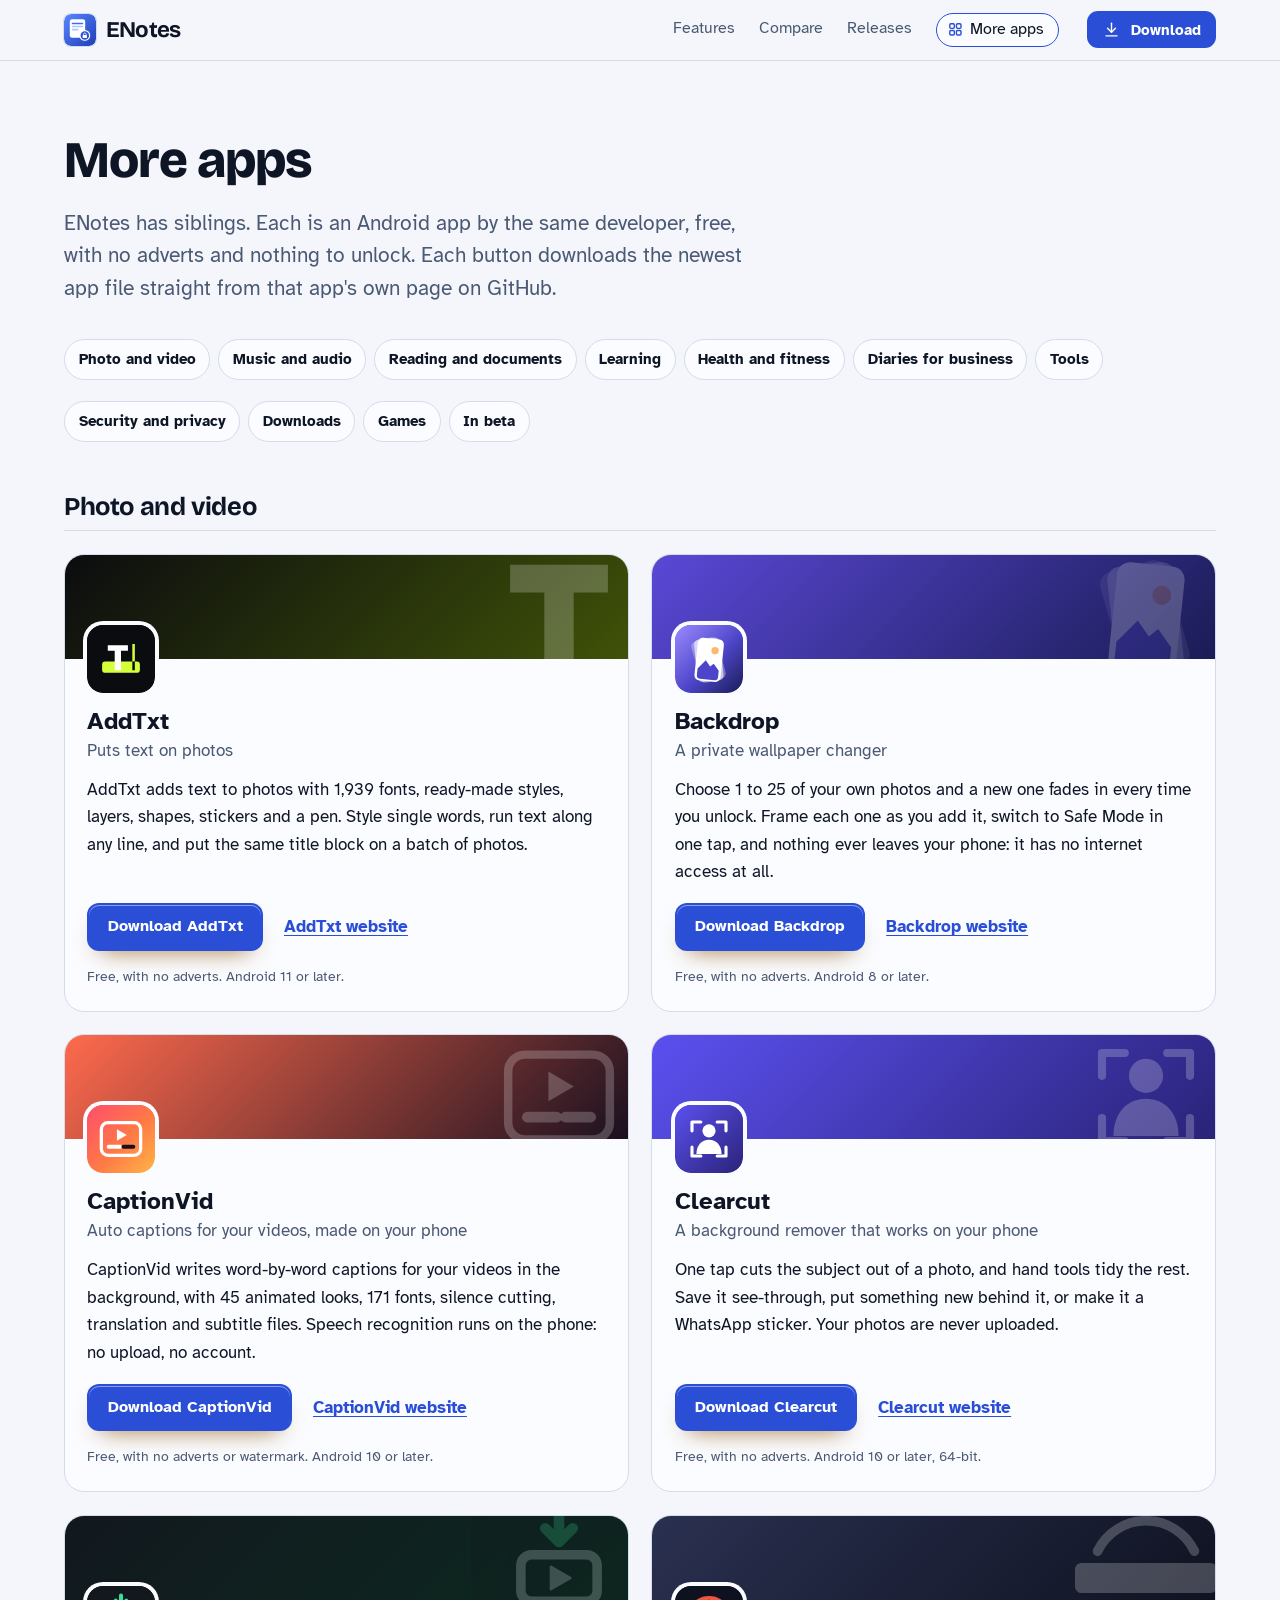
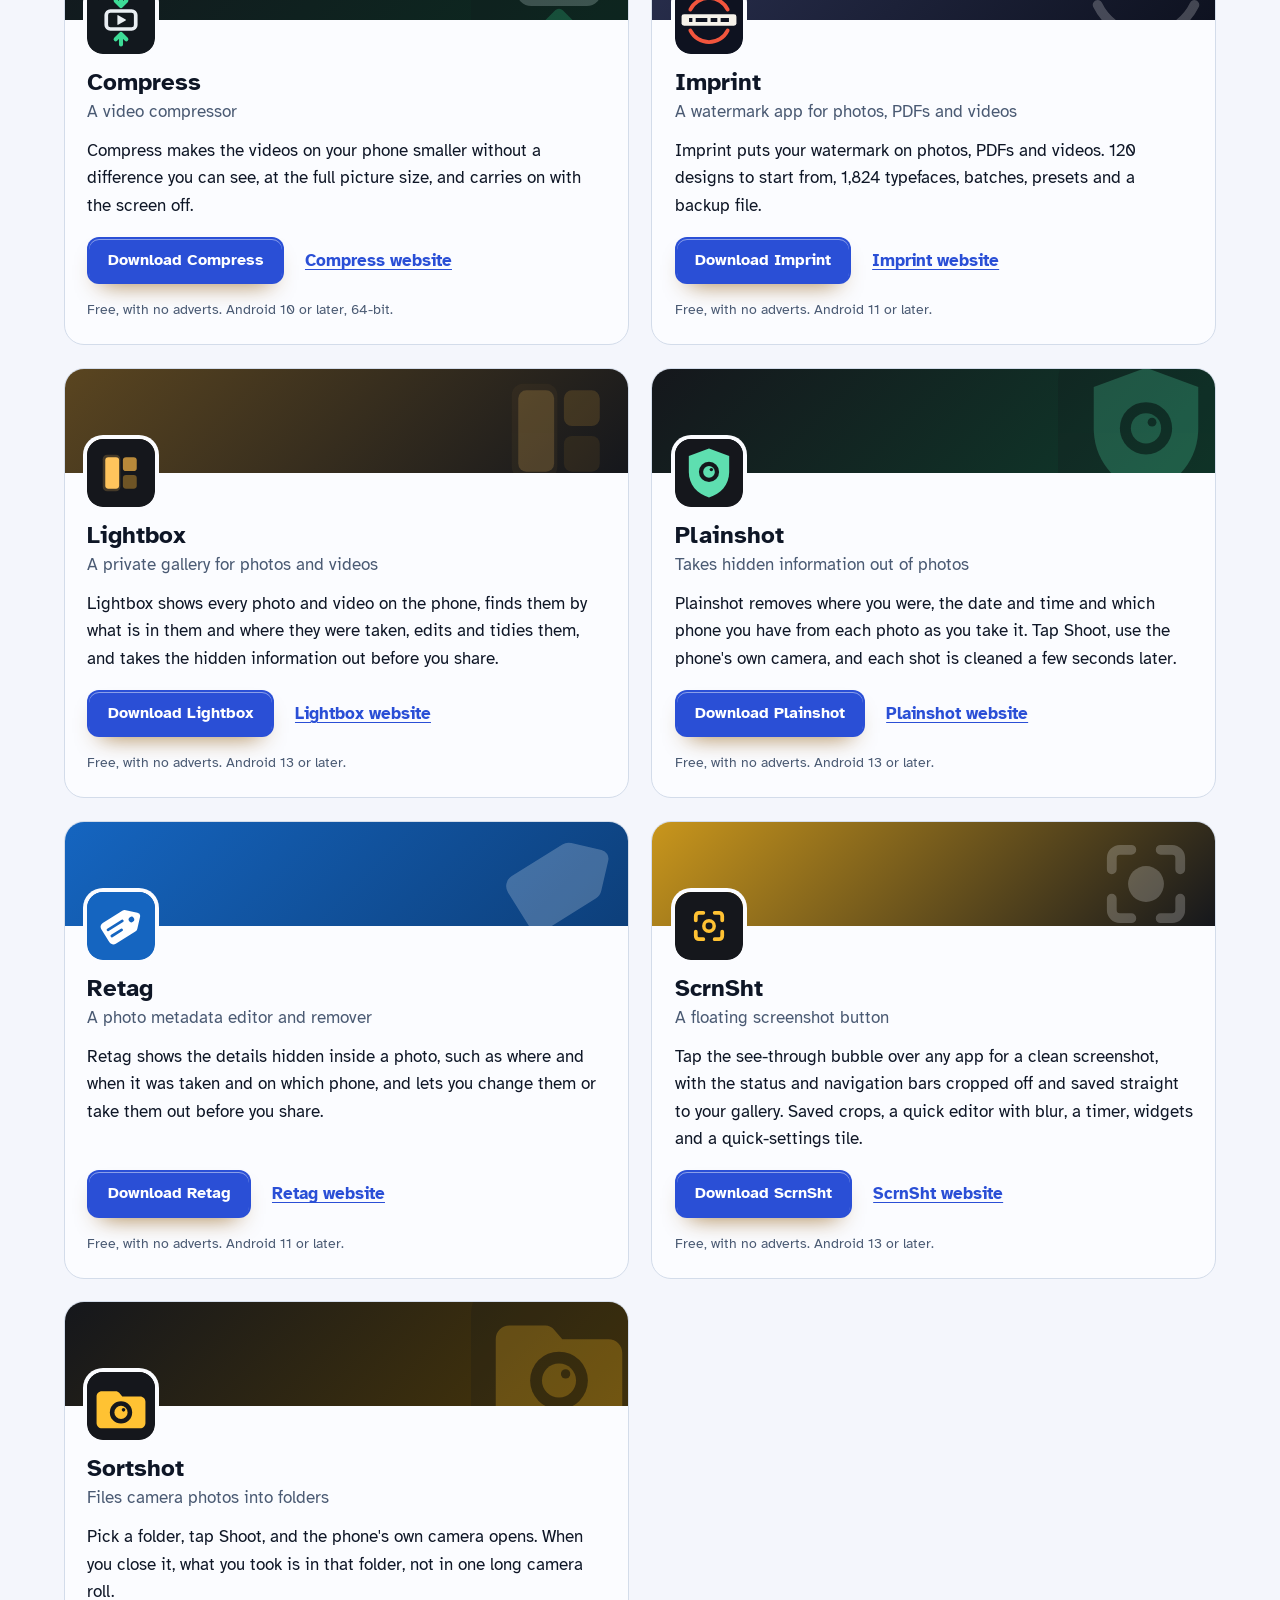
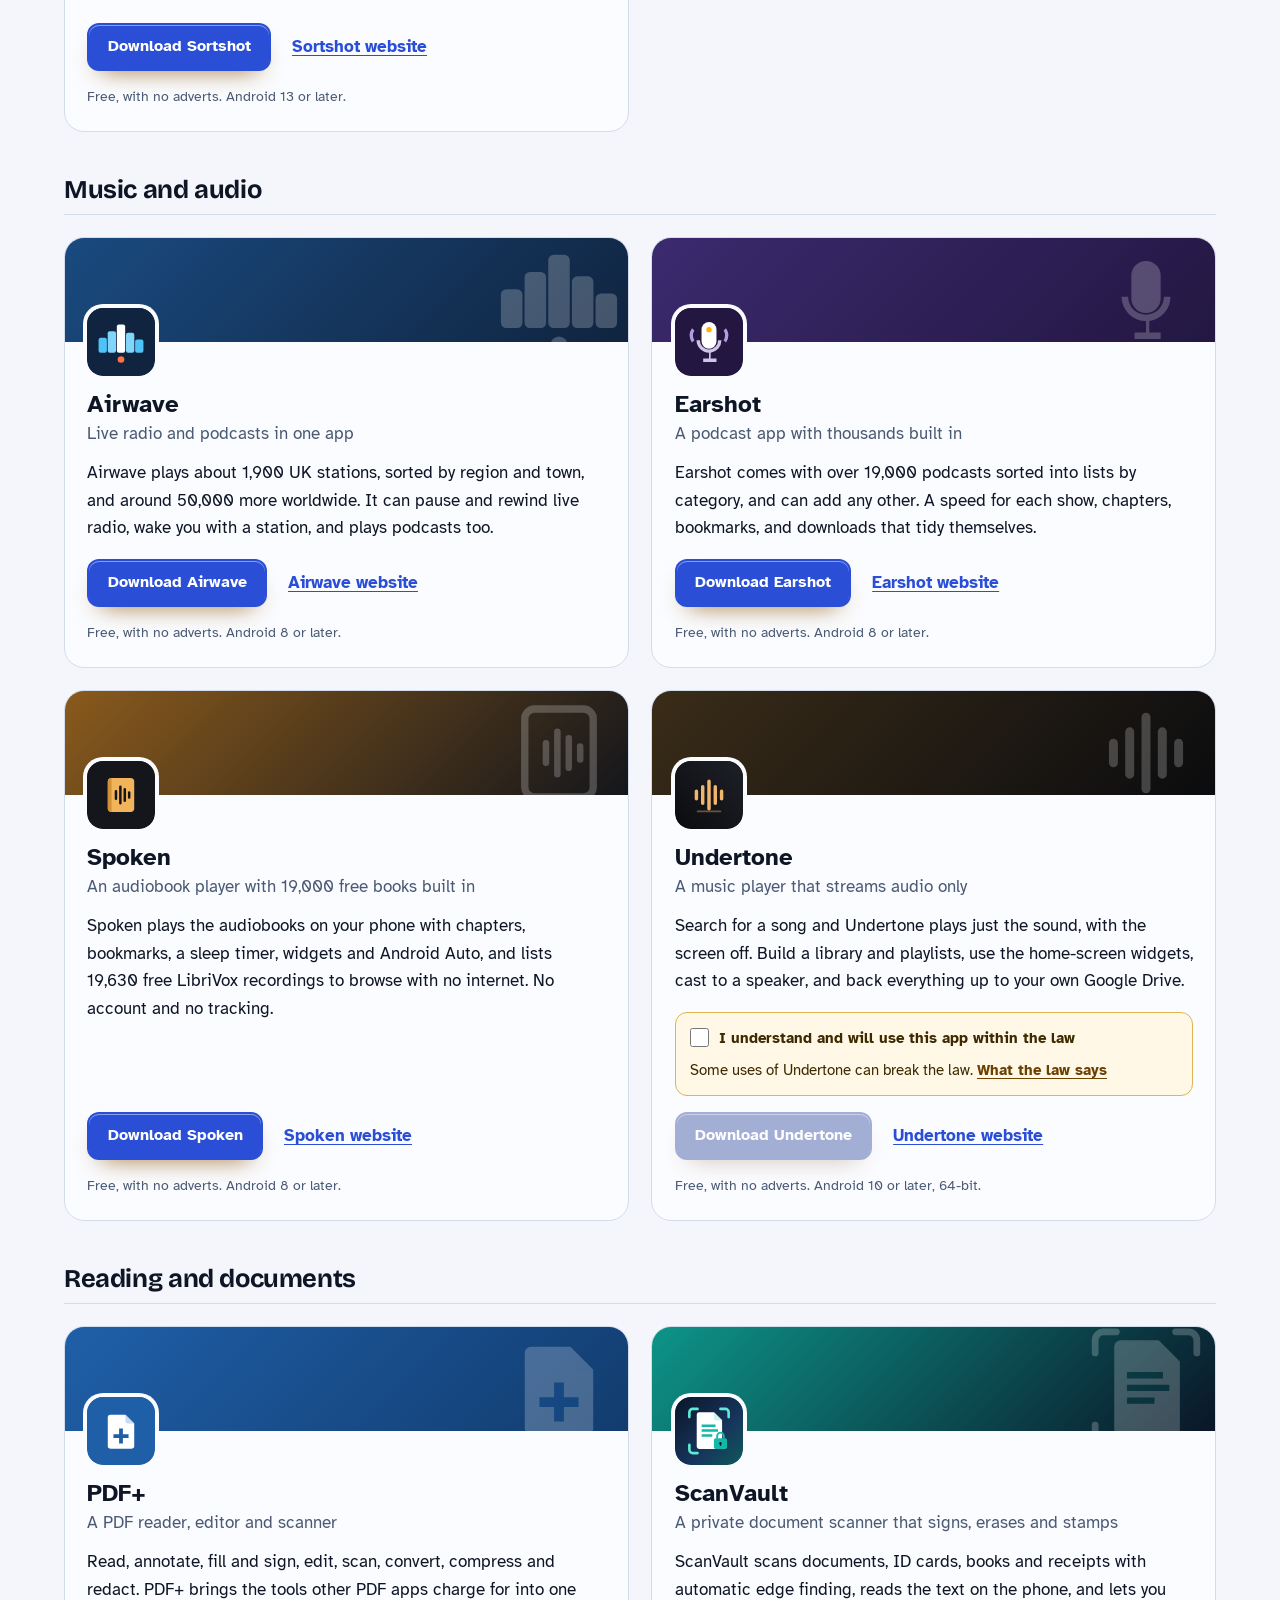
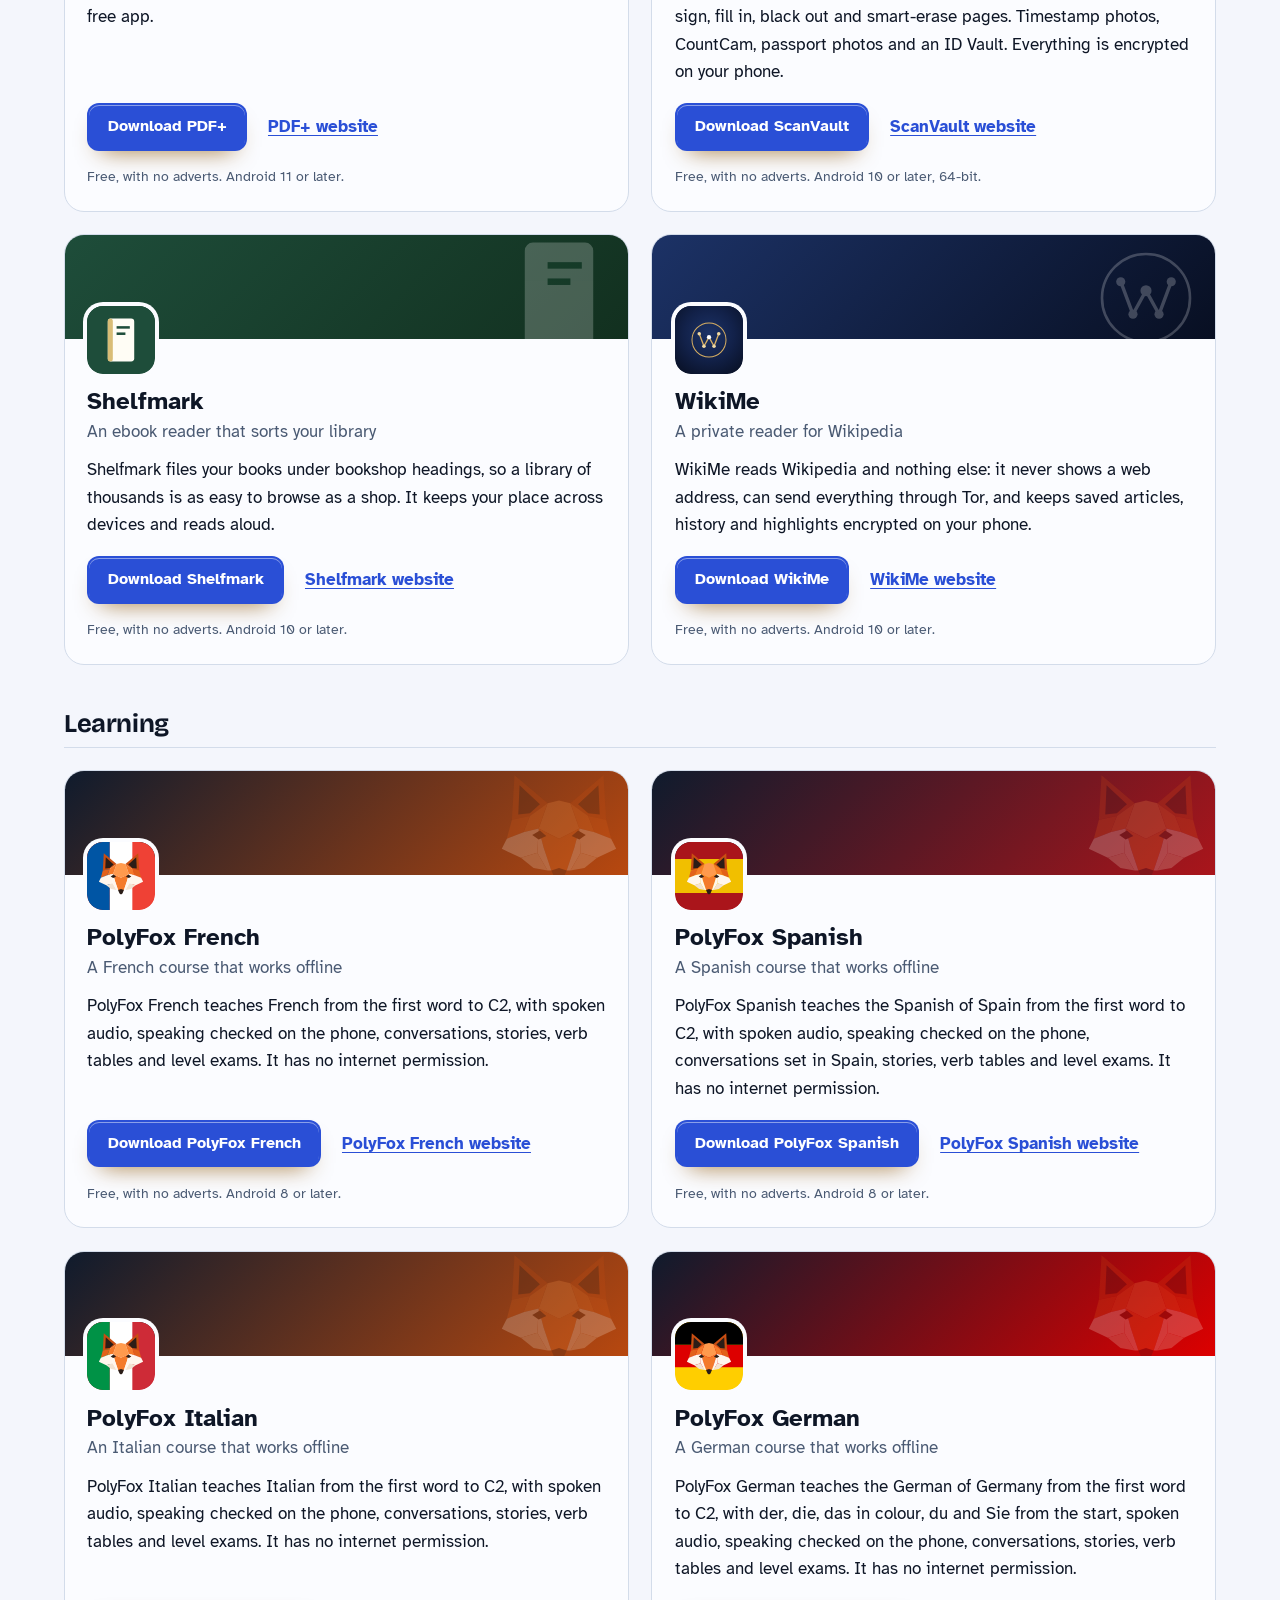
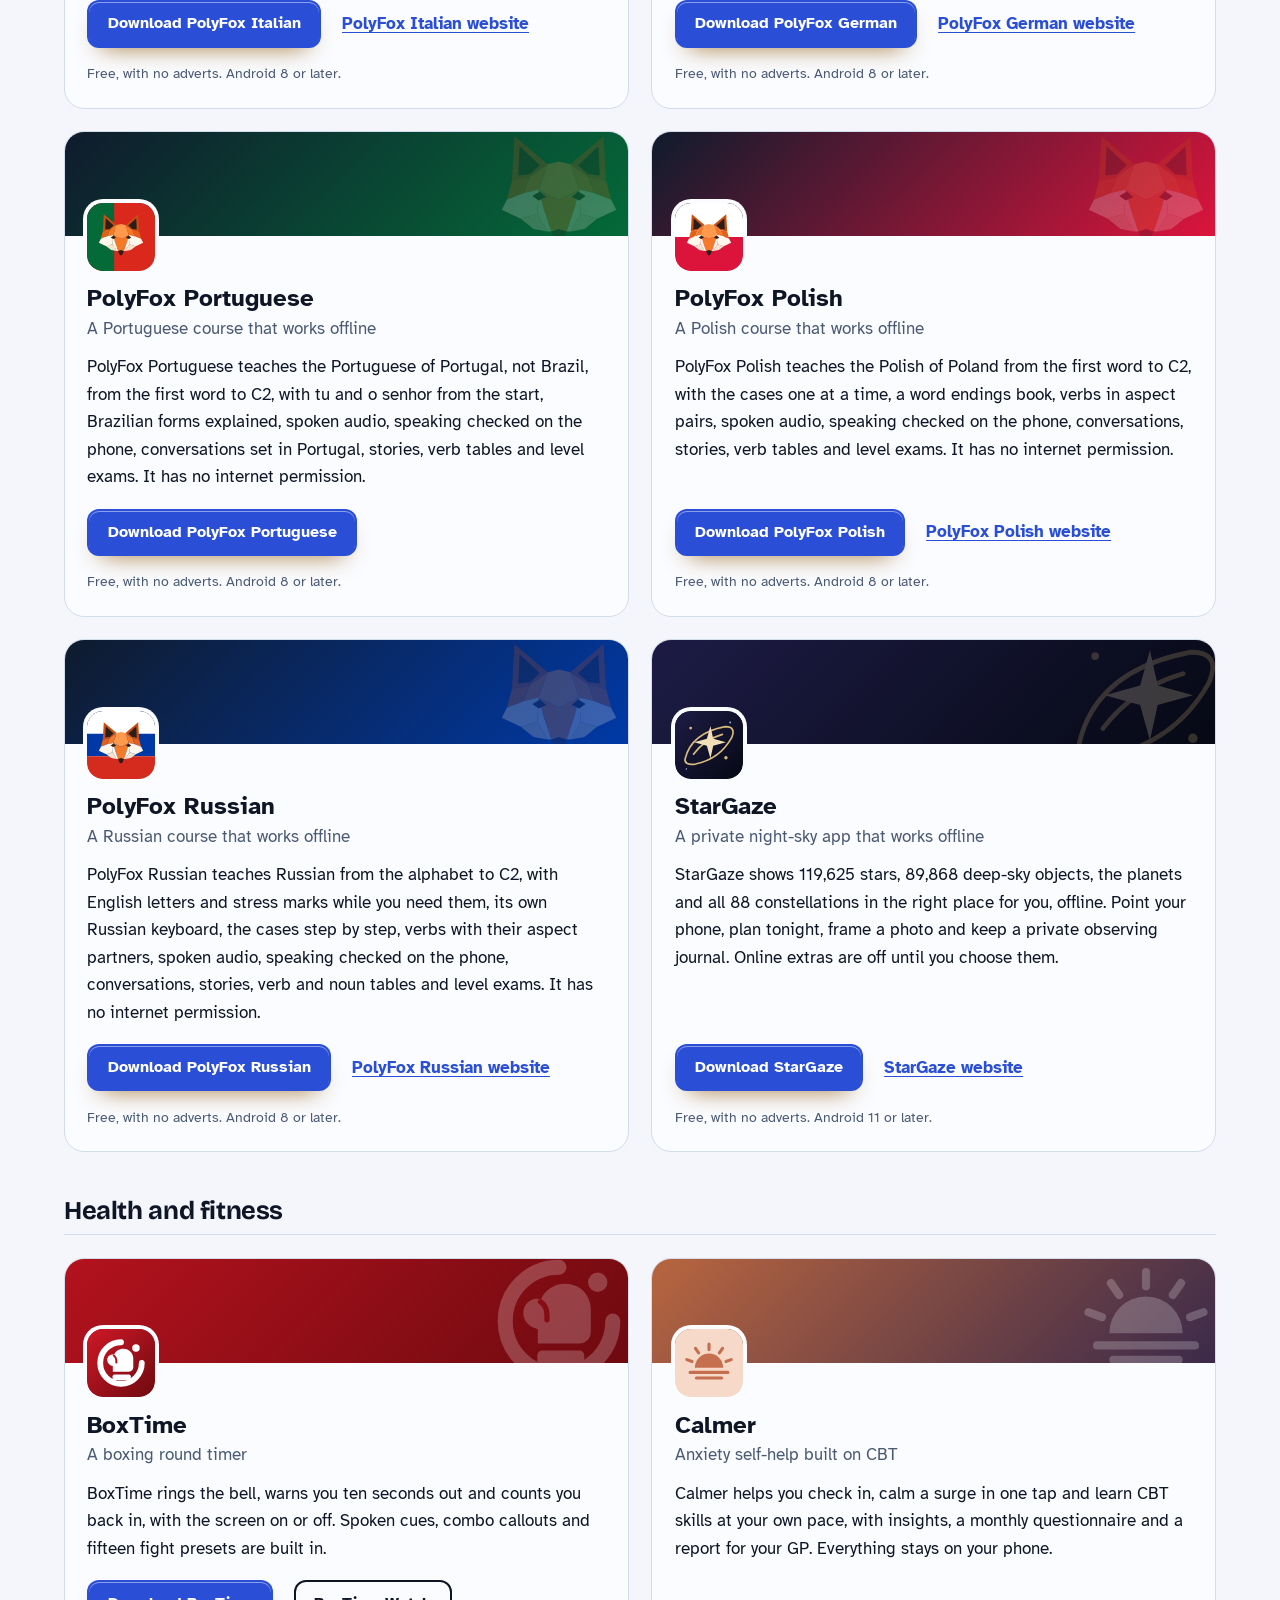
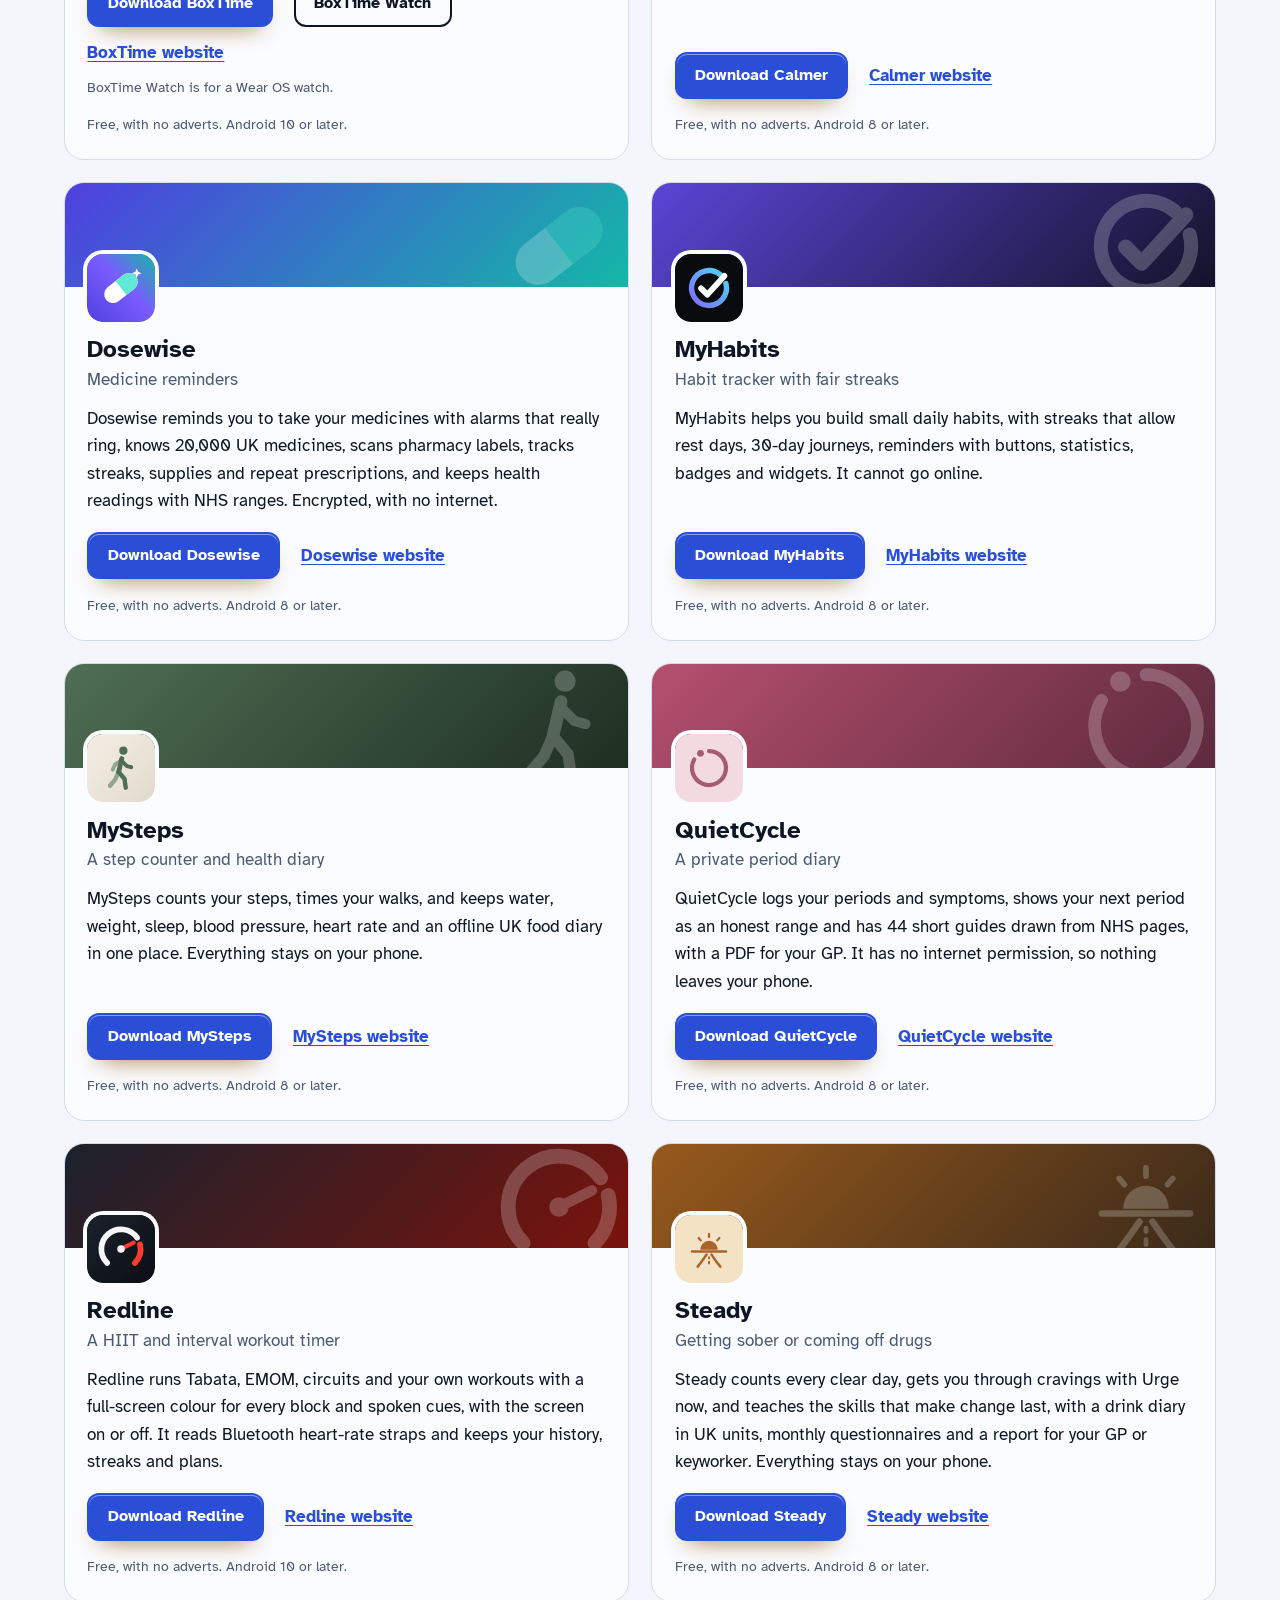
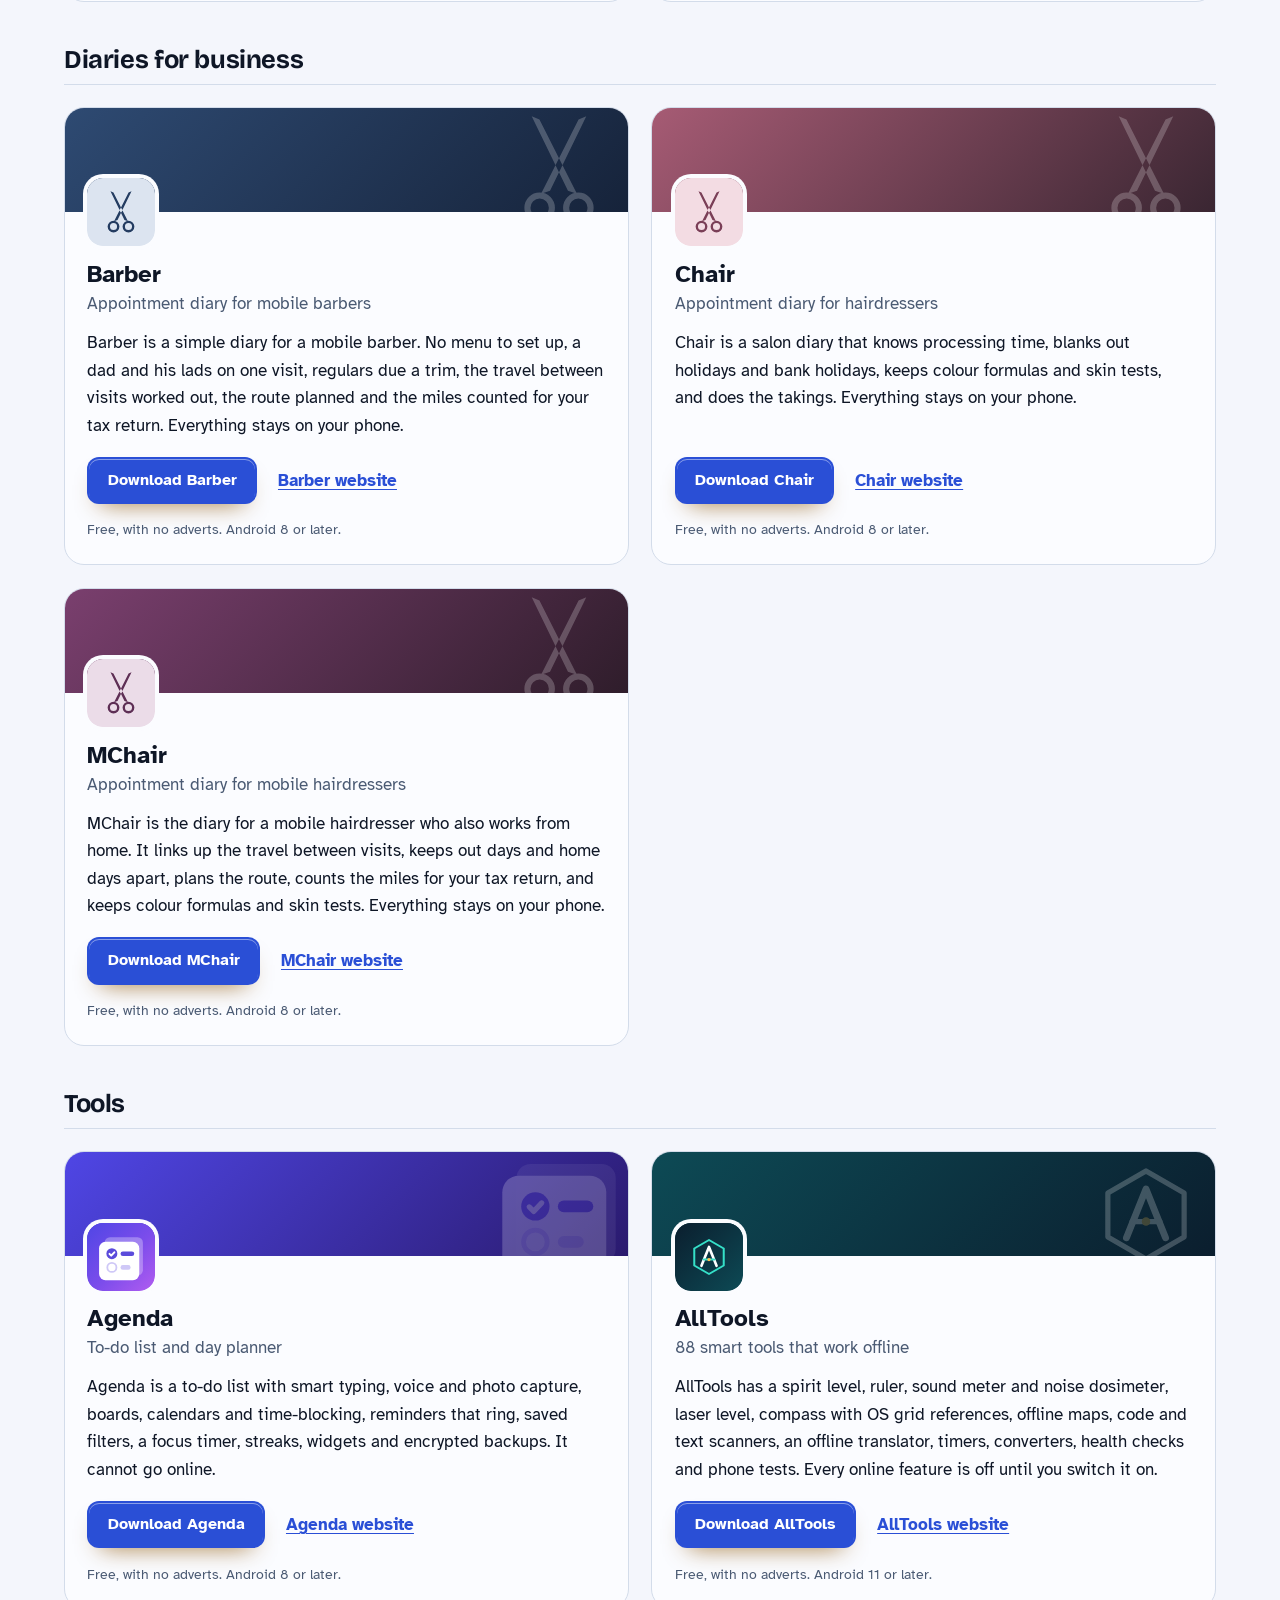
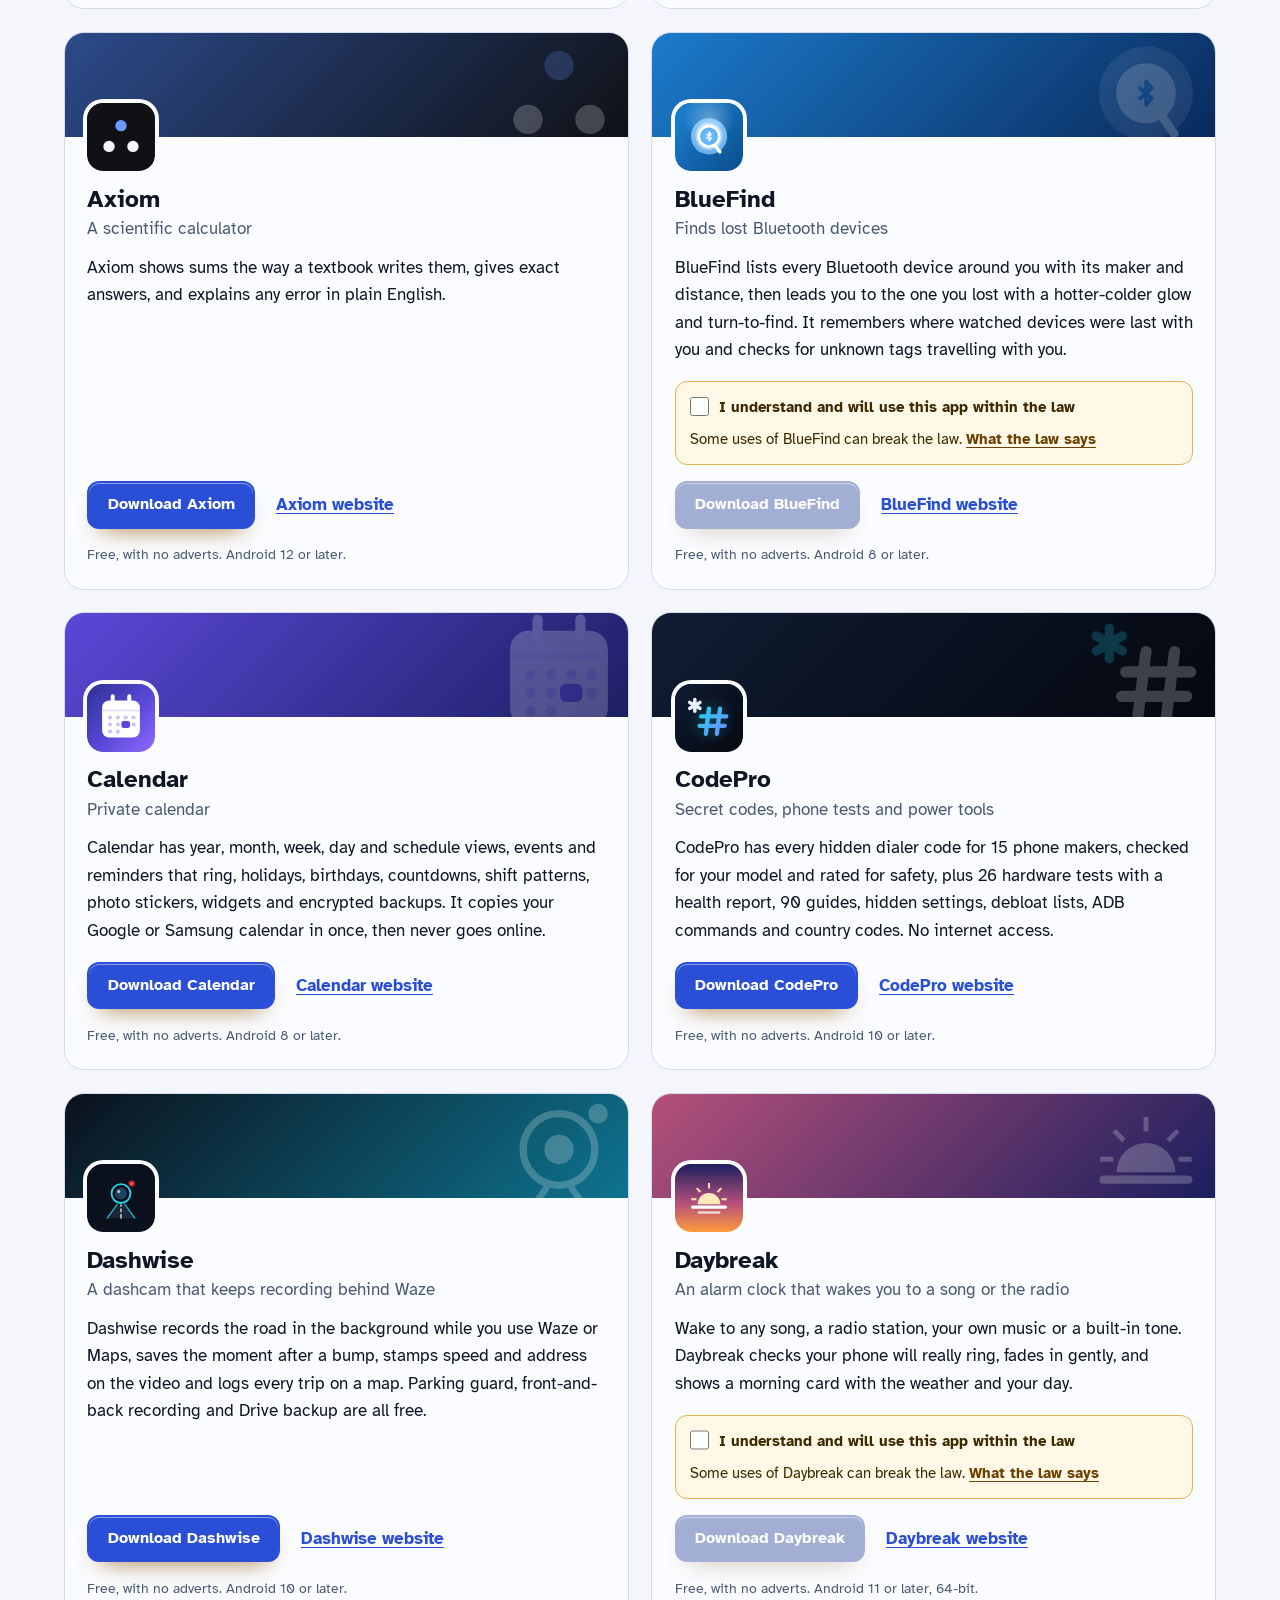
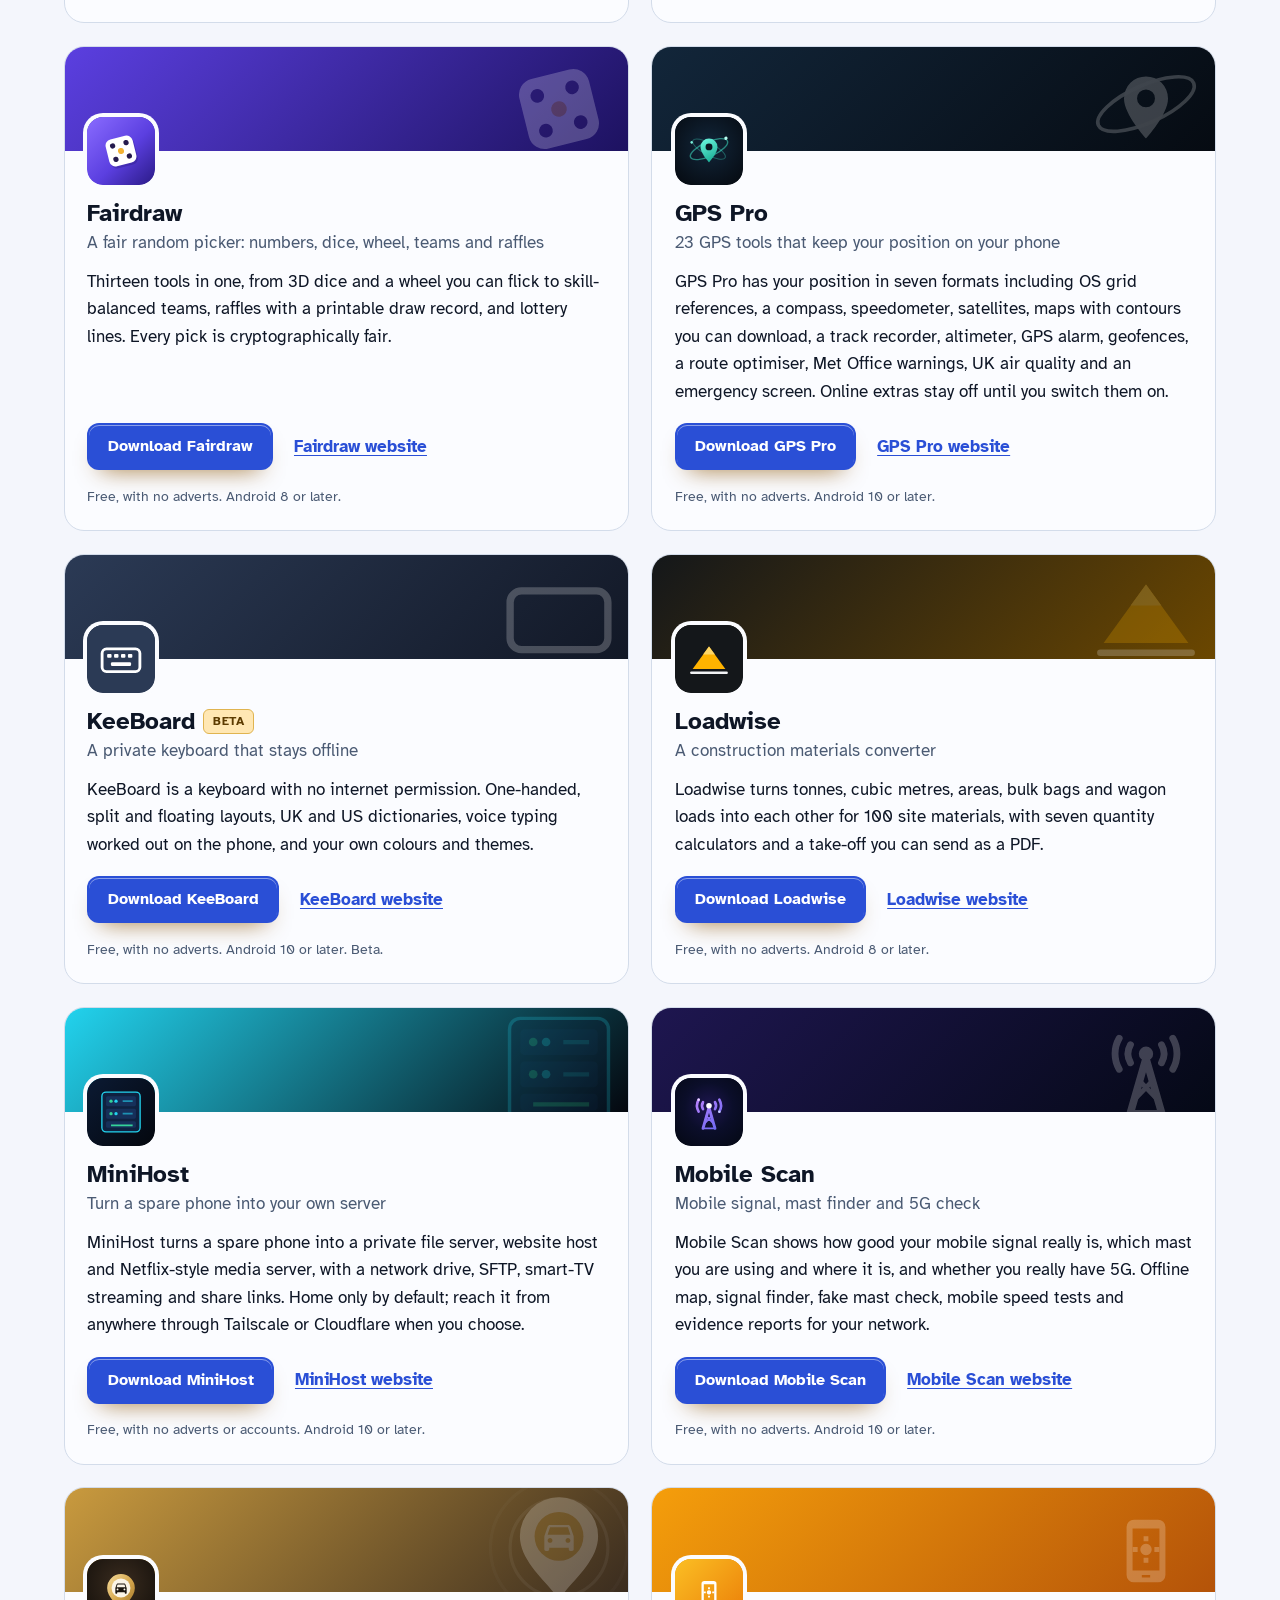
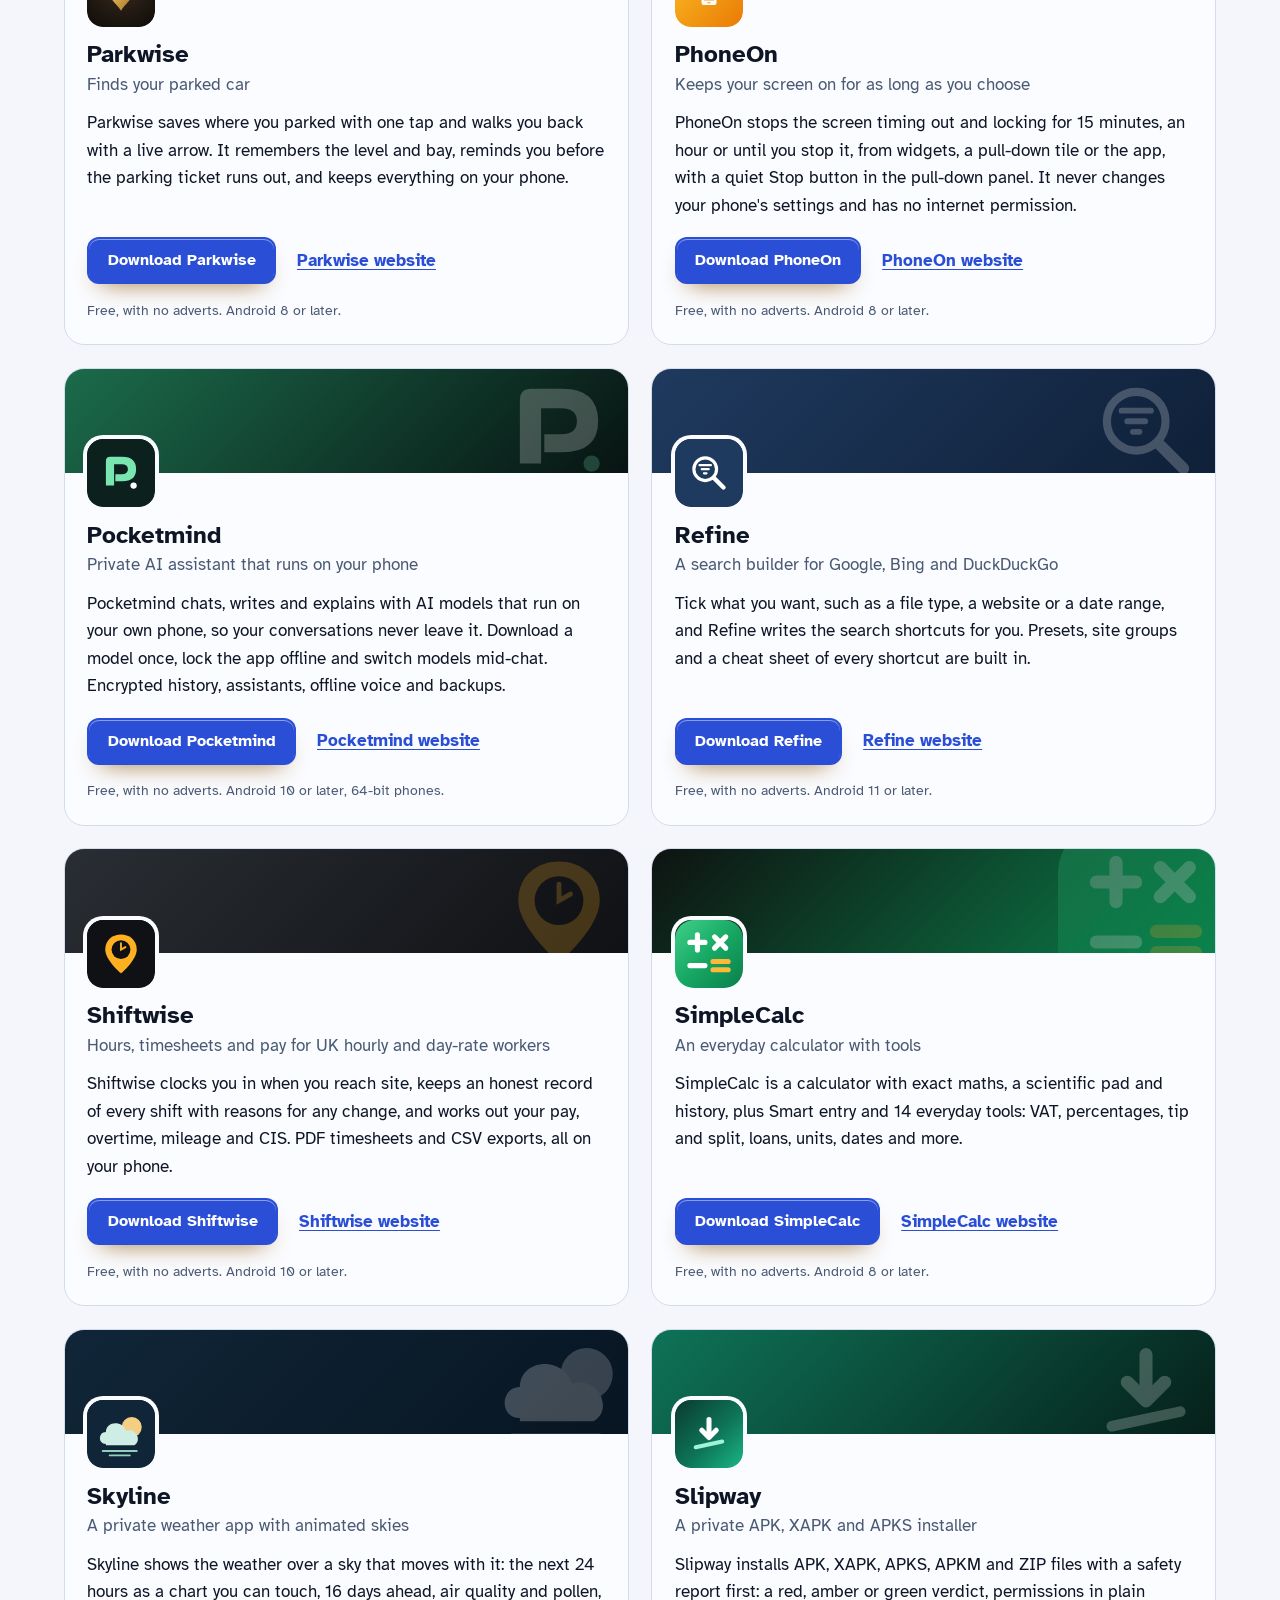
==== commit 043950a1: "More apps: add AllTools" ====
--- a/more-apps.html
+++ b/more-apps.html
@@ -4,7 +4,7 @@
 <meta charset="utf-8">
 <meta name="viewport" content="width=device-width, initial-scale=1">
 <title>More free Android apps from the maker of ENotes</title>
-<meta name="description" content="All 93 free Android apps from the maker of ENotes, in one list by category, each with its download and a link to its website.">
+<meta name="description" content="All 94 free Android apps from the maker of ENotes, in one list by category, each with its download and a link to its website.">
 <meta name="author" content="Jonathan Jackson">
 <link rel="canonical" href="https://customgpter.github.io/enotes/more-apps.html">
 <meta name="theme-color" content="#f4f6fc" media="(prefers-color-scheme: light)">
@@ -12,7 +12,7 @@
 <meta property="og:type" content="website">
 <meta property="og:site_name" content="ENotes">
 <meta property="og:title" content="More free Android apps from the maker of ENotes">
-<meta property="og:description" content="All 93 free Android apps from the maker of ENotes, in one list by category, each with its download and a link to its website.">
+<meta property="og:description" content="All 94 free Android apps from the maker of ENotes, in one list by category, each with its download and a link to its website.">
 <meta property="og:url" content="https://customgpter.github.io/enotes/more-apps.html">
 <meta property="og:image" content="https://customgpter.github.io/enotes/assets/og.png">
 <meta property="og:image:width" content="1200">
@@ -26,7 +26,7 @@
 <link rel="preload" href="./assets/fonts/atkinson-hyperlegible-latin-400-normal.woff2" as="font" type="font/woff2" crossorigin>
 <link rel="stylesheet" href="./assets/site.css?v=1">
 <link rel="stylesheet" href="./assets/house.css?v=2">
-<script type="application/ld+json">{"@context":"https://schema.org","@type":"ItemList","name":"Apps from the maker of ENotes","url":"https://customgpter.github.io/enotes/more-apps.html","itemListElement":[{"@type":"ListItem","position":1,"name":"AddTxt","url":"https://customgpter.github.io/addtxt/"},{"@type":"ListItem","position":2,"name":"Backdrop","url":"https://customgpter.github.io/backdrop/"},{"@type":"ListItem","position":3,"name":"CaptionVid","url":"https://customgpter.github.io/captionvid/"},{"@type":"ListItem","position":4,"name":"Clearcut","url":"https://customgpter.github.io/clearcut/"},{"@type":"ListItem","position":5,"name":"Compress","url":"https://customgpter.github.io/compress/"},{"@type":"ListItem","position":6,"name":"Imprint","url":"https://customgpter.github.io/imprint/"},{"@type":"ListItem","position":7,"name":"Lightbox","url":"https://customgpter.github.io/lightbox/"},{"@type":"ListItem","position":8,"name":"Plainshot","url":"https://customgpter.github.io/plainshot/"},{"@type":"ListItem","position":9,"name":"Retag","url":"https://customgpter.github.io/retag/"},{"@type":"ListItem","position":10,"name":"ScrnSht","url":"https://customgpter.github.io/scrnsht/"},{"@type":"ListItem","position":11,"name":"Sortshot","url":"https://customgpter.github.io/sortshot/"},{"@type":"ListItem","position":12,"name":"Airwave","url":"https://customgpter.github.io/airwave/"},{"@type":"ListItem","position":13,"name":"Earshot","url":"https://customgpter.github.io/earshot/"},{"@type":"ListItem","position":14,"name":"Spoken","url":"https://customgpter.github.io/spoken/"},{"@type":"ListItem","position":15,"name":"Undertone","url":"https://customgpter.github.io/undertone/"},{"@type":"ListItem","position":16,"name":"PDF+","url":"https://customgpter.github.io/pdfplus/"},{"@type":"ListItem","position":17,"name":"ScanVault","url":"https://customgpter.github.io/scanvault/"},{"@type":"ListItem","position":18,"name":"Shelfmark","url":"https://customgpter.github.io/shelfmark/"},{"@type":"ListItem","position":19,"name":"WikiMe","url":"https://customgpter.github.io/wikime/"},{"@type":"ListItem","position":20,"name":"PolyFox French","url":"https://customgpter.github.io/polyfox/"},{"@type":"ListItem","position":21,"name":"PolyFox German","url":"https://customgpter.github.io/polyfox-german/"},{"@type":"ListItem","position":22,"name":"PolyFox Polish","url":"https://customgpter.github.io/polyfox-polish/"},{"@type":"ListItem","position":23,"name":"PolyFox Russian","url":"https://customgpter.github.io/polyfox-russian/"},{"@type":"ListItem","position":24,"name":"StarGaze","url":"https://customgpter.github.io/stargaze/"},{"@type":"ListItem","position":25,"name":"BoxTime","url":"https://customgpter.github.io/boxtime/"},{"@type":"ListItem","position":26,"name":"Calmer","url":"https://customgpter.github.io/calmer/"},{"@type":"ListItem","position":27,"name":"Dosewise","url":"https://customgpter.github.io/dosewise/"},{"@type":"ListItem","position":28,"name":"MyHabits","url":"https://customgpter.github.io/myhabits/"},{"@type":"ListItem","position":29,"name":"MySteps","url":"https://customgpter.github.io/mysteps/"},{"@type":"ListItem","position":30,"name":"QuietCycle","url":"https://customgpter.github.io/quietcycle/"},{"@type":"ListItem","position":31,"name":"Redline","url":"https://customgpter.github.io/redline/"},{"@type":"ListItem","position":32,"name":"Steady","url":"https://customgpter.github.io/steady/"},{"@type":"ListItem","position":33,"name":"Barber","url":"https://customgpter.github.io/barber/"},{"@type":"ListItem","position":34,"name":"Chair","url":"https://customgpter.github.io/chair/"},{"@type":"ListItem","position":35,"name":"MChair","url":"https://customgpter.github.io/mchair/"},{"@type":"ListItem","position":36,"name":"Agenda","url":"https://customgpter.github.io/agenda/"},{"@type":"ListItem","position":37,"name":"Axiom","url":"https://customgpter.github.io/axiom/"},{"@type":"ListItem","position":38,"name":"BlueFind","url":"https://customgpter.github.io/bluefind/"},{"@type":"ListItem","position":39,"name":"Calendar","url":"https://customgpter.github.io/calendar/"},{"@type":"ListItem","position":40,"name":"CodePro","url":"https://customgpter.github.io/codepro/"},{"@type":"ListItem","position":41,"name":"Dashwise","url":"https://customgpter.github.io/dashwise/"},{"@type":"ListItem","position":42,"name":"Daybreak","url":"https://customgpter.github.io/daybreak/"},{"@type":"ListItem","position":43,"name":"Fairdraw","url":"https://customgpter.github.io/fairdraw/"},{"@type":"ListItem","position":44,"name":"GPS Pro","url":"https://customgpter.github.io/gpspro/"},{"@type":"ListItem","position":45,"name":"KeeBoard","url":"https://customgpter.github.io/keeboard/"},{"@type":"ListItem","position":46,"name":"Loadwise","url":"https://customgpter.github.io/loadwise/"},{"@type":"ListItem","position":47,"name":"MiniHost","url":"https://customgpter.github.io/minihost/"},{"@type":"ListItem","position":48,"name":"Mobile Scan","url":"https://customgpter.github.io/mobilescan/"},{"@type":"ListItem","position":49,"name":"Parkwise","url":"https://customgpter.github.io/parkwise/"},{"@type":"ListItem","position":50,"name":"Pocketmind","url":"https://customgpter.github.io/pocketmind/"},{"@type":"ListItem","position":51,"name":"Refine","url":"https://customgpter.github.io/refine/"},{"@type":"ListItem","position":52,"name":"Shiftwise","url":"https://customgpter.github.io/shiftwise/"},{"@type":"ListItem","position":53,"name":"SimpleCalc","url":"https://customgpter.github.io/simplecalc/"},{"@type":"ListItem","position":54,"name":"Skyline","url":"https://customgpter.github.io/skyline/"},{"@type":"ListItem","position":55,"name":"Slipway","url":"https://customgpter.github.io/slipway/"},{"@type":"ListItem","position":56,"name":"Tagger","url":"https://customgpter.github.io/tagger/"},{"@type":"ListItem","position":57,"name":"TotalClean","url":"https://customgpter.github.io/totalclean/"},{"@type":"ListItem","position":58,"name":"TVLink","url":"https://customgpter.github.io/tvlink/"},{"@type":"ListItem","position":59,"name":"Unbox","url":"https://customgpter.github.io/unbox/"},{"@type":"ListItem","position":60,"name":"WhatsKeep","url":"https://customgpter.github.io/whatskeep/"},{"@type":"ListItem","position":61,"name":"WiFi Scan","url":"https://customgpter.github.io/wifiscan/"},{"@type":"ListItem","position":62,"name":"Auditly","url":"https://customgpter.github.io/auditly/"},{"@type":"ListItem","position":63,"name":"Backchannel","url":"https://customgpter.github.io/backchannel/"},{"@type":"ListItem","position":64,"name":"ENotes","url":"https://customgpter.github.io/enotes/"},{"@type":"ListItem","position":65,"name":"FindMe","url":"https://customgpter.github.io/findme/"},{"@type":"ListItem","position":66,"name":"iLock","url":"https://customgpter.github.io/ilock/"},{"@type":"ListItem","position":67,"name":"ImSafe","url":"https://customgpter.github.io/imsafe/"},{"@type":"ListItem","position":68,"name":"IShred","url":"https://customgpter.github.io/ishred/"},{"@type":"ListItem","position":69,"name":"LockBox","url":"https://customgpter.github.io/lockbox/"},{"@type":"ListItem","position":70,"name":"PassVault","url":"https://customgpter.github.io/passvault/"},{"@type":"ListItem","position":71,"name":"SpyFind","url":"https://customgpter.github.io/spyfind/"},{"@type":"ListItem","position":72,"name":"TextWipe","url":"https://customgpter.github.io/textwipe/"},{"@type":"ListItem","position":73,"name":"Tracewire","url":"https://customgpter.github.io/tracewire/"},{"@type":"ListItem","position":74,"name":"Vigil","url":"https://customgpter.github.io/vigil/"},{"@type":"ListItem","position":75,"name":"Grab","url":"https://customgpter.github.io/grab/"},{"@type":"ListItem","position":76,"name":"Swarm","url":"https://customgpter.github.io/swarm/"},{"@type":"ListItem","position":77,"name":"Plane Games","url":"https://customgpter.github.io/plane-games/"},{"@type":"ListItem","position":78,"name":"Ninefold","url":"https://customgpter.github.io/ninefold/"},{"@type":"ListItem","position":79,"name":"Cubewise","url":"https://customgpter.github.io/cubewise/"},{"@type":"ListItem","position":80,"name":"Tilewise","url":"https://customgpter.github.io/tilewise/"},{"@type":"ListItem","position":81,"name":"Letterwise","url":"https://customgpter.github.io/letterwise/"},{"@type":"ListItem","position":82,"name":"Kingside","url":"https://customgpter.github.io/kingside/"},{"@type":"ListItem","position":83,"name":"Deckhand","url":"https://customgpter.github.io/deckhand/"},{"@type":"ListItem","position":84,"name":"SNESForge","url":"https://customgpter.github.io/snesforge/"},{"@type":"ListItem","position":85,"name":"Fame Boy","url":"https://customgpter.github.io/fameboy/"},{"@type":"ListItem","position":86,"name":"PSPPro","url":"https://customgpter.github.io/psppro/"},{"@type":"ListItem","position":87,"name":"MegaGen","url":"https://customgpter.github.io/megagen/"},{"@type":"ListItem","position":88,"name":"QVR","url":"https://customgpter.github.io/qvr/"},{"@type":"ListItem","position":89,"name":"QVR Watch","url":"https://customgpter.github.io/qvr-watch/"},{"@type":"ListItem","position":90,"name":"QVRLite","url":"https://customgpter.github.io/qvrlite/"},{"@type":"ListItem","position":91,"name":"Onionz","url":"https://customgpter.github.io/onionz/"},{"@type":"ListItem","position":92,"name":"OnionzWeb","url":"https://customgpter.github.io/onionzweb/"}]}</script>
+<script type="application/ld+json">{"@context":"https://schema.org","@type":"ItemList","name":"Apps from the maker of ENotes","url":"https://customgpter.github.io/enotes/more-apps.html","itemListElement":[{"@type":"ListItem","position":1,"name":"AddTxt","url":"https://customgpter.github.io/addtxt/"},{"@type":"ListItem","position":2,"name":"Backdrop","url":"https://customgpter.github.io/backdrop/"},{"@type":"ListItem","position":3,"name":"CaptionVid","url":"https://customgpter.github.io/captionvid/"},{"@type":"ListItem","position":4,"name":"Clearcut","url":"https://customgpter.github.io/clearcut/"},{"@type":"ListItem","position":5,"name":"Compress","url":"https://customgpter.github.io/compress/"},{"@type":"ListItem","position":6,"name":"Imprint","url":"https://customgpter.github.io/imprint/"},{"@type":"ListItem","position":7,"name":"Lightbox","url":"https://customgpter.github.io/lightbox/"},{"@type":"ListItem","position":8,"name":"Plainshot","url":"https://customgpter.github.io/plainshot/"},{"@type":"ListItem","position":9,"name":"Retag","url":"https://customgpter.github.io/retag/"},{"@type":"ListItem","position":10,"name":"ScrnSht","url":"https://customgpter.github.io/scrnsht/"},{"@type":"ListItem","position":11,"name":"Sortshot","url":"https://customgpter.github.io/sortshot/"},{"@type":"ListItem","position":12,"name":"Airwave","url":"https://customgpter.github.io/airwave/"},{"@type":"ListItem","position":13,"name":"Earshot","url":"https://customgpter.github.io/earshot/"},{"@type":"ListItem","position":14,"name":"Spoken","url":"https://customgpter.github.io/spoken/"},{"@type":"ListItem","position":15,"name":"Undertone","url":"https://customgpter.github.io/undertone/"},{"@type":"ListItem","position":16,"name":"PDF+","url":"https://customgpter.github.io/pdfplus/"},{"@type":"ListItem","position":17,"name":"ScanVault","url":"https://customgpter.github.io/scanvault/"},{"@type":"ListItem","position":18,"name":"Shelfmark","url":"https://customgpter.github.io/shelfmark/"},{"@type":"ListItem","position":19,"name":"WikiMe","url":"https://customgpter.github.io/wikime/"},{"@type":"ListItem","position":20,"name":"PolyFox French","url":"https://customgpter.github.io/polyfox/"},{"@type":"ListItem","position":21,"name":"PolyFox German","url":"https://customgpter.github.io/polyfox-german/"},{"@type":"ListItem","position":22,"name":"PolyFox Polish","url":"https://customgpter.github.io/polyfox-polish/"},{"@type":"ListItem","position":23,"name":"PolyFox Russian","url":"https://customgpter.github.io/polyfox-russian/"},{"@type":"ListItem","position":24,"name":"StarGaze","url":"https://customgpter.github.io/stargaze/"},{"@type":"ListItem","position":25,"name":"BoxTime","url":"https://customgpter.github.io/boxtime/"},{"@type":"ListItem","position":26,"name":"Calmer","url":"https://customgpter.github.io/calmer/"},{"@type":"ListItem","position":27,"name":"Dosewise","url":"https://customgpter.github.io/dosewise/"},{"@type":"ListItem","position":28,"name":"MyHabits","url":"https://customgpter.github.io/myhabits/"},{"@type":"ListItem","position":29,"name":"MySteps","url":"https://customgpter.github.io/mysteps/"},{"@type":"ListItem","position":30,"name":"QuietCycle","url":"https://customgpter.github.io/quietcycle/"},{"@type":"ListItem","position":31,"name":"Redline","url":"https://customgpter.github.io/redline/"},{"@type":"ListItem","position":32,"name":"Steady","url":"https://customgpter.github.io/steady/"},{"@type":"ListItem","position":33,"name":"Barber","url":"https://customgpter.github.io/barber/"},{"@type":"ListItem","position":34,"name":"Chair","url":"https://customgpter.github.io/chair/"},{"@type":"ListItem","position":35,"name":"MChair","url":"https://customgpter.github.io/mchair/"},{"@type":"ListItem","position":36,"name":"Agenda","url":"https://customgpter.github.io/agenda/"},{"@type":"ListItem","position":37,"name":"AllTools","url":"https://customgpter.github.io/alltools/"},{"@type":"ListItem","position":38,"name":"Axiom","url":"https://customgpter.github.io/axiom/"},{"@type":"ListItem","position":39,"name":"BlueFind","url":"https://customgpter.github.io/bluefind/"},{"@type":"ListItem","position":40,"name":"Calendar","url":"https://customgpter.github.io/calendar/"},{"@type":"ListItem","position":41,"name":"CodePro","url":"https://customgpter.github.io/codepro/"},{"@type":"ListItem","position":42,"name":"Dashwise","url":"https://customgpter.github.io/dashwise/"},{"@type":"ListItem","position":43,"name":"Daybreak","url":"https://customgpter.github.io/daybreak/"},{"@type":"ListItem","position":44,"name":"Fairdraw","url":"https://customgpter.github.io/fairdraw/"},{"@type":"ListItem","position":45,"name":"GPS Pro","url":"https://customgpter.github.io/gpspro/"},{"@type":"ListItem","position":46,"name":"KeeBoard","url":"https://customgpter.github.io/keeboard/"},{"@type":"ListItem","position":47,"name":"Loadwise","url":"https://customgpter.github.io/loadwise/"},{"@type":"ListItem","position":48,"name":"MiniHost","url":"https://customgpter.github.io/minihost/"},{"@type":"ListItem","position":49,"name":"Mobile Scan","url":"https://customgpter.github.io/mobilescan/"},{"@type":"ListItem","position":50,"name":"Parkwise","url":"https://customgpter.github.io/parkwise/"},{"@type":"ListItem","position":51,"name":"Pocketmind","url":"https://customgpter.github.io/pocketmind/"},{"@type":"ListItem","position":52,"name":"Refine","url":"https://customgpter.github.io/refine/"},{"@type":"ListItem","position":53,"name":"Shiftwise","url":"https://customgpter.github.io/shiftwise/"},{"@type":"ListItem","position":54,"name":"SimpleCalc","url":"https://customgpter.github.io/simplecalc/"},{"@type":"ListItem","position":55,"name":"Skyline","url":"https://customgpter.github.io/skyline/"},{"@type":"ListItem","position":56,"name":"Slipway","url":"https://customgpter.github.io/slipway/"},{"@type":"ListItem","position":57,"name":"Tagger","url":"https://customgpter.github.io/tagger/"},{"@type":"ListItem","position":58,"name":"TotalClean","url":"https://customgpter.github.io/totalclean/"},{"@type":"ListItem","position":59,"name":"TVLink","url":"https://customgpter.github.io/tvlink/"},{"@type":"ListItem","position":60,"name":"Unbox","url":"https://customgpter.github.io/unbox/"},{"@type":"ListItem","position":61,"name":"WhatsKeep","url":"https://customgpter.github.io/whatskeep/"},{"@type":"ListItem","position":62,"name":"WiFi Scan","url":"https://customgpter.github.io/wifiscan/"},{"@type":"ListItem","position":63,"name":"Auditly","url":"https://customgpter.github.io/auditly/"},{"@type":"ListItem","position":64,"name":"Backchannel","url":"https://customgpter.github.io/backchannel/"},{"@type":"ListItem","position":65,"name":"ENotes","url":"https://customgpter.github.io/enotes/"},{"@type":"ListItem","position":66,"name":"FindMe","url":"https://customgpter.github.io/findme/"},{"@type":"ListItem","position":67,"name":"iLock","url":"https://customgpter.github.io/ilock/"},{"@type":"ListItem","position":68,"name":"ImSafe","url":"https://customgpter.github.io/imsafe/"},{"@type":"ListItem","position":69,"name":"IShred","url":"https://customgpter.github.io/ishred/"},{"@type":"ListItem","position":70,"name":"LockBox","url":"https://customgpter.github.io/lockbox/"},{"@type":"ListItem","position":71,"name":"PassVault","url":"https://customgpter.github.io/passvault/"},{"@type":"ListItem","position":72,"name":"SpyFind","url":"https://customgpter.github.io/spyfind/"},{"@type":"ListItem","position":73,"name":"TextWipe","url":"https://customgpter.github.io/textwipe/"},{"@type":"ListItem","position":74,"name":"Tracewire","url":"https://customgpter.github.io/tracewire/"},{"@type":"ListItem","position":75,"name":"Vigil","url":"https://customgpter.github.io/vigil/"},{"@type":"ListItem","position":76,"name":"Grab","url":"https://customgpter.github.io/grab/"},{"@type":"ListItem","position":77,"name":"Swarm","url":"https://customgpter.github.io/swarm/"},{"@type":"ListItem","position":78,"name":"Plane Games","url":"https://customgpter.github.io/plane-games/"},{"@type":"ListItem","position":79,"name":"Ninefold","url":"https://customgpter.github.io/ninefold/"},{"@type":"ListItem","position":80,"name":"Cubewise","url":"https://customgpter.github.io/cubewise/"},{"@type":"ListItem","position":81,"name":"Tilewise","url":"https://customgpter.github.io/tilewise/"},{"@type":"ListItem","position":82,"name":"Letterwise","url":"https://customgpter.github.io/letterwise/"},{"@type":"ListItem","position":83,"name":"Kingside","url":"https://customgpter.github.io/kingside/"},{"@type":"ListItem","position":84,"name":"Deckhand","url":"https://customgpter.github.io/deckhand/"},{"@type":"ListItem","position":85,"name":"SNESForge","url":"https://customgpter.github.io/snesforge/"},{"@type":"ListItem","position":86,"name":"Fame Boy","url":"https://customgpter.github.io/fameboy/"},{"@type":"ListItem","position":87,"name":"PSPPro","url":"https://customgpter.github.io/psppro/"},{"@type":"ListItem","position":88,"name":"MegaGen","url":"https://customgpter.github.io/megagen/"},{"@type":"ListItem","position":89,"name":"QVR","url":"https://customgpter.github.io/qvr/"},{"@type":"ListItem","position":90,"name":"QVR Watch","url":"https://customgpter.github.io/qvr-watch/"},{"@type":"ListItem","position":91,"name":"QVRLite","url":"https://customgpter.github.io/qvrlite/"},{"@type":"ListItem","position":92,"name":"Onionz","url":"https://customgpter.github.io/onionz/"},{"@type":"ListItem","position":93,"name":"OnionzWeb","url":"https://customgpter.github.io/onionzweb/"}]}</script>
 <link rel="stylesheet" href="./assets/apps-list.css?v=1">
 <script src="./assets/apps-list.js?v=1" defer></script>
 </head>
@@ -86,7 +86,7 @@
 <li class="mapp" style="--b:#7a3f6e;--b2:#2f1d2b"><div class="mapp-cover" aria-hidden="true"><svg viewBox="0 0 108 108"><g transform="translate(54 54) scale(1.25) translate(-54 -52)"><path fill="#fff" fill-rule="evenodd" d="M37 70.5a7.5 7.5 0 1 0 15 0a7.5 7.5 0 1 0-15 0zM40 70.5a4.5 4.5 0 1 0 9 0a4.5 4.5 0 1 0-9 0zM56 70.5a7.5 7.5 0 1 0 15 0a7.5 7.5 0 1 0-15 0zM59 70.5a4.5 4.5 0 1 0 9 0a4.5 4.5 0 1 0-9 0z"/><path fill="#fff" d="M45.2 63.6 49.6 62.2 67.4 25.6 63.6 27.2zM62.8 63.6 58.4 62.2 40.6 25.6 44.4 27.2z"/><circle cx="54" cy="49.8" r="1.8" fill="none"/></g></svg></div><div class="mapp-body"><svg class="mapp-icon" viewBox="0 0 108 108" aria-hidden="true"><rect width="108" height="108" rx="24" fill="#EBDCE8"/><g transform="translate(54 54) scale(1.25) translate(-54 -52)"><path fill="#5E2F55" fill-rule="evenodd" d="M37 70.5a7.5 7.5 0 1 0 15 0a7.5 7.5 0 1 0-15 0zM40 70.5a4.5 4.5 0 1 0 9 0a4.5 4.5 0 1 0-9 0zM56 70.5a7.5 7.5 0 1 0 15 0a7.5 7.5 0 1 0-15 0zM59 70.5a4.5 4.5 0 1 0 9 0a4.5 4.5 0 1 0-9 0z"/><path fill="#5E2F55" d="M45.2 63.6 49.6 62.2 67.4 25.6 63.6 27.2zM62.8 63.6 58.4 62.2 40.6 25.6 44.4 27.2z"/><circle cx="54" cy="49.8" r="1.8" fill="#EBDCE8"/></g></svg><h3>MChair</h3><p class="mapp-kind">Appointment diary for mobile hairdressers</p><p class="mapp-say">MChair is the diary for a mobile hairdresser who also works from home. It links up the travel between visits, keeps out days and home days apart, plans the route, counts the miles for your tax return, and keeps colour formulas and skin tests. Everything stays on your phone.</p><p class="mapp-go"><a class="button" href="https://github.com/CustomGPTer/mchair/releases/latest/download/MChair.apk">Download MChair</a><a class="mapp-site" href="https://customgpter.github.io/mchair/">MChair website</a></p><p class="mapp-needs">Free, with no adverts. Android 8 or later.</p></div></li></ul></div>
 <div class="mapps-group" role="group" aria-labelledby="apps-tools"><h2 class="mapps-cat" id="apps-tools">Tools</h2>
 <ul class="mapps"><li class="mapp" style="--b:#4f46e5;--b2:#2a1a6e"><div class="mapp-cover" aria-hidden="true"><svg viewBox="0 0 108 108"><g transform="translate(54 56) scale(1.45) translate(-52 -56)"><rect x="34" y="33" width="42" height="42" rx="6" fill="#fff" fill-opacity=".3"/><rect x="28" y="38" width="44" height="42" rx="7" fill="#fff" fill-opacity=".95"/><circle cx="42" cy="51" r="6" fill="#5b4bdb"/><path d="M39.4 51.2l1.9 1.9 3.4-3.6" stroke="#fff" stroke-width="2.2" fill="none" stroke-linecap="round" stroke-linejoin="round"/><rect x="51.5" y="48.5" width="15" height="5" rx="2.5" fill="#5b4bdb"/><circle cx="42" cy="66" r="5" fill="none" stroke="#cfc8f7" stroke-width="2"/><rect x="51.5" y="63.5" width="11" height="5" rx="2.5" fill="#cfc8f7"/></g></svg></div><div class="mapp-body"><svg class="mapp-icon" viewBox="0 0 108 108" aria-hidden="true"><defs><linearGradient id="i-agenda-agi" x1="0" y1="0" x2="1" y2="1"><stop offset="0" stop-color="#4f46e5"/><stop offset=".55" stop-color="#7c4deb"/><stop offset="1" stop-color="#b15cf0"/></linearGradient></defs><rect width="108" height="108" rx="24" fill="url(#i-agenda-agi)"/><g transform="translate(54 56) scale(1.45) translate(-52 -56)"><rect x="34" y="33" width="42" height="42" rx="6" fill="#fff" fill-opacity=".3"/><rect x="28" y="38" width="44" height="42" rx="7" fill="#fff"/><circle cx="42" cy="51" r="6" fill="#5b4bdb"/><path d="M39.4 51.2l1.9 1.9 3.4-3.6" stroke="#fff" stroke-width="2.2" fill="none" stroke-linecap="round" stroke-linejoin="round"/><rect x="51.5" y="48.5" width="15" height="5" rx="2.5" fill="#5b4bdb"/><circle cx="42" cy="66" r="5" fill="none" stroke="#cfc8f7" stroke-width="2"/><rect x="51.5" y="63.5" width="11" height="5" rx="2.5" fill="#cfc8f7"/></g></svg><h3>Agenda</h3><p class="mapp-kind">To-do list and day planner</p><p class="mapp-say">Agenda is a to-do list with smart typing, voice and photo capture, boards, calendars and time-blocking, reminders that ring, saved filters, a focus timer, streaks, widgets and encrypted backups. It cannot go online.</p><p class="mapp-go"><a class="button" href="https://github.com/CustomGPTer/agenda/releases/latest/download/Agenda.apk">Download Agenda</a><a class="mapp-site" href="https://customgpter.github.io/agenda/">Agenda website</a></p><p class="mapp-needs">Free, with no adverts. Android 8 or later.</p></div></li>
-<li class="mapp" style="--b:#2c4a8a;--b2:#0f1115"><div class="mapp-cover" aria-hidden="true"><svg viewBox="0 0 108 108"><circle cx="54" cy="36" r="9" fill="#6c9bff"/><circle cx="35" cy="69" r="9" fill="#f3f5f8"/><circle cx="73" cy="69" r="9" fill="#f3f5f8"/></svg></div><div class="mapp-body"><svg class="mapp-icon" viewBox="0 0 108 108" aria-hidden="true"><rect width="108" height="108" rx="24" fill="#0f1115"/><circle cx="54" cy="36" r="9" fill="#6c9bff"/><circle cx="35" cy="69" r="9" fill="#f3f5f8"/><circle cx="73" cy="69" r="9" fill="#f3f5f8"/></svg><h3>Axiom</h3><p class="mapp-kind">A scientific calculator</p><p class="mapp-say">Axiom shows sums the way a textbook writes them, gives exact answers, and explains any error in plain English.</p><p class="mapp-go"><a class="button" href="https://github.com/CustomGPTer/axiom/releases/latest/download/Axiom.apk">Download Axiom</a><a class="mapp-site" href="https://customgpter.github.io/axiom/">Axiom website</a></p><p class="mapp-needs">Free, with no adverts. Android 12 or later.</p></div></li>
+<li class="mapp" style="--b:#0d4a55;--b2:#0b1e2e"><div class="mapp-cover" aria-hidden="true"><svg viewBox="0 0 108 108"><path d="M54 27L77.4 40.5L77.4 67.5L54 81L30.6 67.5L30.6 40.5Z" stroke="#fff" stroke-width="3.2" stroke-linejoin="round" fill="none"/><path d="M42 68L54 38L66 68" stroke="#fff" stroke-width="4.2" stroke-linecap="round" stroke-linejoin="round" fill="none"/><path d="M45.5 58L62.5 58" stroke="#fff" stroke-width="3.2" stroke-linecap="round"/><circle cx="54" cy="58" r="2.6" fill="#ffc24b"/></svg></div><div class="mapp-body"><svg class="mapp-icon" viewBox="0 0 108 108" aria-hidden="true"><defs><linearGradient id="i-alltools-atbg" x1="0" y1="0" x2="1" y2="1"><stop offset="0" stop-color="#0b1e2e"/><stop offset="1" stop-color="#0d4a55"/></linearGradient></defs><rect width="108" height="108" rx="24" fill="url(#i-alltools-atbg)"/><path d="M54 27L77.4 40.5L77.4 67.5L54 81L30.6 67.5L30.6 40.5Z" stroke="#35e0c8" stroke-width="3.2" stroke-linejoin="round" fill="none"/><path d="M42 68L54 38L66 68" stroke="#fff" stroke-width="4.2" stroke-linecap="round" stroke-linejoin="round" fill="none"/><path d="M45.5 58L62.5 58" stroke="#35e0c8" stroke-width="3.2" stroke-linecap="round"/><circle cx="54" cy="58" r="2.6" fill="#ffc24b"/></svg><h3>AllTools</h3><p class="mapp-kind">88 smart tools that work offline</p><p class="mapp-say">AllTools has a spirit level, ruler, sound meter and noise dosimeter, laser level, compass with OS grid references, offline maps, code and text scanners, an offline translator, timers, converters, health checks and phone tests. Every online feature is off until you switch it on.</p><p class="mapp-go"><a class="button" href="https://github.com/CustomGPTer/alltools/releases/latest/download/AllTools.apk">Download AllTools</a><a class="mapp-site" href="https://customgpter.github.io/alltools/">AllTools website</a></p><p class="mapp-needs">Free, with no adverts. Android 11 or later.</p></div></li><li class="mapp" style="--b:#2c4a8a;--b2:#0f1115"><div class="mapp-cover" aria-hidden="true"><svg viewBox="0 0 108 108"><circle cx="54" cy="36" r="9" fill="#6c9bff"/><circle cx="35" cy="69" r="9" fill="#f3f5f8"/><circle cx="73" cy="69" r="9" fill="#f3f5f8"/></svg></div><div class="mapp-body"><svg class="mapp-icon" viewBox="0 0 108 108" aria-hidden="true"><rect width="108" height="108" rx="24" fill="#0f1115"/><circle cx="54" cy="36" r="9" fill="#6c9bff"/><circle cx="35" cy="69" r="9" fill="#f3f5f8"/><circle cx="73" cy="69" r="9" fill="#f3f5f8"/></svg><h3>Axiom</h3><p class="mapp-kind">A scientific calculator</p><p class="mapp-say">Axiom shows sums the way a textbook writes them, gives exact answers, and explains any error in plain English.</p><p class="mapp-go"><a class="button" href="https://github.com/CustomGPTer/axiom/releases/latest/download/Axiom.apk">Download Axiom</a><a class="mapp-site" href="https://customgpter.github.io/axiom/">Axiom website</a></p><p class="mapp-needs">Free, with no adverts. Android 12 or later.</p></div></li>
 <li class="mapp is-gated" style="--b:#1b7bcb;--b2:#0a2a5c"><div class="mapp-cover" aria-hidden="true"><svg viewBox="0 0 108 108"><circle cx="54" cy="52.92" r="28.8" fill="#fff" fill-opacity=".35"/><path d="M63 65.88L71.28 77.76" stroke="#fff" stroke-width="5.4" stroke-linecap="round"/><circle cx="54" cy="52.92" r="18.36" fill="#fff" fill-opacity=".95"/><path d="M50.4 49.75L57.6 56.09L54 60.12L54 45.72L57.6 49.75L50.4 56.09" fill="none" stroke="#1B7BCB" stroke-width="2.2" stroke-linecap="round" stroke-linejoin="round"/></svg></div><div class="mapp-body"><svg class="mapp-icon" viewBox="0 0 108 108" aria-hidden="true"><defs><linearGradient id="i-bluefind-bfa" gradientUnits="userSpaceOnUse" x1="18" y1="18" x2="90" y2="90"><stop offset="0" stop-color="#1B7BCB"/><stop offset="1" stop-color="#0D5596"/></linearGradient><radialGradient id="i-bluefind-bfb" gradientUnits="userSpaceOnUse" cx="54" cy="26" r="40"><stop offset="0" stop-color="#fff" stop-opacity=".33"/><stop offset="1" stop-color="#fff" stop-opacity="0"/></radialGradient><radialGradient id="i-bluefind-bfc" gradientUnits="userSpaceOnUse" cx="54" cy="39.6" r="39.6"><stop offset="0" stop-color="#B7E0FF"/><stop offset=".6" stop-color="#7FC0F5"/><stop offset="1" stop-color="#6AB0EC"/></radialGradient><radialGradient id="i-bluefind-bfd" gradientUnits="userSpaceOnUse" cx="54" cy="52.92" r="14.4"><stop offset="0" stop-color="#79C3FF"/><stop offset="1" stop-color="#5AAEF5"/></radialGradient></defs><rect width="108" height="108" rx="24" fill="url(#i-bluefind-bfa)"/><rect width="108" height="108" rx="24" fill="url(#i-bluefind-bfb)"/><circle cx="54" cy="52.92" r="28.8" fill="url(#i-bluefind-bfc)"/><circle cx="54" cy="52.92" r="21.6" fill="#fff" fill-opacity=".35"/><path d="M63 65.88L71.28 77.76" stroke="#fff" stroke-width="5.4" stroke-linecap="round"/><circle cx="54" cy="52.92" r="18.36" fill="#fff"/><circle cx="54" cy="52.92" r="14.04" fill="url(#i-bluefind-bfd)"/><path d="M50.4 49.75L57.6 56.09L54 60.12L54 45.72L57.6 49.75L50.4 56.09" fill="none" stroke="#fff" stroke-width="1.87" stroke-linecap="round" stroke-linejoin="round"/></svg><h3>BlueFind</h3><p class="mapp-kind">Finds lost Bluetooth devices</p><p class="mapp-say">BlueFind lists every Bluetooth device around you with its maker and distance, then leads you to the one you lost with a hotter-colder glow and turn-to-find. It remembers where watched devices were last with you and checks for unknown tags travelling with you.</p><div class="mapp-law" data-gate><label><input type="checkbox"> I understand and will use this app within the law</label><p>Some uses of BlueFind can break the law. <a href="https://customgpter.github.io/bluefind/terms.html#law">What the law says</a></p><noscript><p>Turn on JavaScript to download, or use the <a href="https://customgpter.github.io/bluefind/">BlueFind website</a>.</p></noscript></div><p class="mapp-go"><a class="button" data-href="https://github.com/CustomGPTer/bluefind/releases/latest/download/BlueFind.apk" aria-disabled="true" role="link" tabindex="-1">Download BlueFind</a><a class="mapp-site" href="https://customgpter.github.io/bluefind/">BlueFind website</a></p><p class="mapp-needs">Free, with no adverts. Android 8 or later.</p></div></li>
 <li class="mapp" style="--b:#5a48d8;--b2:#1d1f63"><div class="mapp-cover" aria-hidden="true"><svg viewBox="0 0 108 108"><g transform="translate(54 55) scale(1.25) translate(-54 -55)"><path d="M39,32 h30 a9,9 0 0 1 9,9 v29 a9,9 0 0 1 -9,9 h-30 a9,9 0 0 1 -9,-9 v-29 a9,9 0 0 1 9,-9 z" fill="#fff" fill-opacity=".95"/><rect x="41" y="24" width="5" height="13" rx="2.5" fill="#fff"/><rect x="62" y="24" width="5" height="13" rx="2.5" fill="#fff"/><rect x="30" y="43.5" width="48" height="2.2" fill="#e3deff"/><g fill="#c9c2f7"><circle cx="40" cy="53.5" r="2.6"/><circle cx="50" cy="53.5" r="2.6"/><circle cx="60" cy="53.5" r="2.6"/><circle cx="70" cy="53.5" r="2.6"/><circle cx="40" cy="62.5" r="2.6"/><circle cx="50" cy="62.5" r="2.6"/><circle cx="70" cy="62.5" r="2.6"/><circle cx="40" cy="71.5" r="2.6"/><circle cx="50" cy="71.5" r="2.6"/></g><rect x="54.5" y="58" width="11" height="9" rx="3" fill="#5a48d8"/></g></svg></div><div class="mapp-body"><svg class="mapp-icon" viewBox="0 0 108 108" aria-hidden="true"><defs><linearGradient id="i-calendar-cli" x1="0" y1="0" x2="1" y2="1"><stop offset="0" stop-color="#2e3192"/><stop offset=".55" stop-color="#5a48d8"/><stop offset="1" stop-color="#8f6bff"/></linearGradient></defs><rect width="108" height="108" rx="24" fill="url(#i-calendar-cli)"/><g transform="translate(54 55) scale(1.25) translate(-54 -55)"><path d="M39,32 h30 a9,9 0 0 1 9,9 v29 a9,9 0 0 1 -9,9 h-30 a9,9 0 0 1 -9,-9 v-29 a9,9 0 0 1 9,-9 z" fill="#fff"/><rect x="41" y="24" width="5" height="13" rx="2.5" fill="#fff"/><rect x="62" y="24" width="5" height="13" rx="2.5" fill="#fff"/><rect x="30" y="43.5" width="48" height="2.2" fill="#e3deff"/><g fill="#c9c2f7"><circle cx="40" cy="53.5" r="2.6"/><circle cx="50" cy="53.5" r="2.6"/><circle cx="60" cy="53.5" r="2.6"/><circle cx="70" cy="53.5" r="2.6"/><circle cx="40" cy="62.5" r="2.6"/><circle cx="50" cy="62.5" r="2.6"/><circle cx="70" cy="62.5" r="2.6"/><circle cx="40" cy="71.5" r="2.6"/><circle cx="50" cy="71.5" r="2.6"/></g><rect x="54.5" y="58" width="11" height="9" rx="3" fill="#5a48d8"/></g></svg><h3>Calendar</h3><p class="mapp-kind">Private calendar</p><p class="mapp-say">Calendar has year, month, week, day and schedule views, events and reminders that ring, holidays, birthdays, countdowns, shift patterns, photo stickers, widgets and encrypted backups. It copies your Google or Samsung calendar in once, then never goes online.</p><p class="mapp-go"><a class="button" href="https://github.com/CustomGPTer/calendar/releases/latest/download/Calendar.apk">Download Calendar</a><a class="mapp-site" href="https://customgpter.github.io/calendar/">Calendar website</a></p><p class="mapp-needs">Free, with no adverts. Android 8 or later.</p></div></li>
 <li class="mapp" style="--b:#0f1c33;--b2:#05080f"><div class="mapp-cover" aria-hidden="true"><svg viewBox="0 0 108 108"><g transform="translate(54 54) scale(1.25) translate(-54 -54)"><path d="M54 42L50 74M68 42L64 74M44 52L76 52M42 64L74 64" fill="none" stroke="#fff" stroke-width="5.5" stroke-linecap="round"/><path d="M36 30.5L36 45.5M29.5 34.25L42.5 41.75M29.5 41.75L42.5 34.25" fill="none" stroke="#22D3EE" stroke-width="4.5" stroke-linecap="round"/></g></svg></div><div class="mapp-body"><svg class="mapp-icon" viewBox="0 0 108 108" aria-hidden="true"><defs><linearGradient id="i-codepro-cpbg" x1="0" y1="0" x2="1" y2="1"><stop offset="0" stop-color="#0F1C33"/><stop offset="1" stop-color="#05080F"/></linearGradient><radialGradient id="i-codepro-cpgl" cx="58" cy="58" r="40" gradientUnits="userSpaceOnUse"><stop offset="0" stop-color="#22D3EE" stop-opacity=".2"/><stop offset="1" stop-color="#22D3EE" stop-opacity="0"/></radialGradient><linearGradient id="i-codepro-cphs" x1="42" y1="42" x2="76" y2="74" gradientUnits="userSpaceOnUse"><stop offset="0" stop-color="#22D3EE"/><stop offset="1" stop-color="#6E8BFF"/></linearGradient></defs><rect width="108" height="108" rx="24" fill="url(#i-codepro-cpbg)"/><circle cx="54" cy="54" r="40" fill="url(#i-codepro-cpgl)"/><g transform="translate(54 54) scale(1.25) translate(-54 -54)"><path d="M54 42L50 74M68 42L64 74M44 52L76 52M42 64L74 64" fill="none" stroke="url(#i-codepro-cphs)" stroke-width="5.5" stroke-linecap="round"/><path d="M36 30.5L36 45.5M29.5 34.25L42.5 41.75M29.5 41.75L42.5 34.25" fill="none" stroke="#EAF2FF" stroke-width="4.5" stroke-linecap="round"/></g></svg><h3>CodePro</h3><p class="mapp-kind">Secret codes, phone tests and power tools</p><p class="mapp-say">CodePro has every hidden dialer code for 15 phone makers, checked for your model and rated for safety, plus 26 hardware tests with a health report, 90 guides, hidden settings, debloat lists, ADB commands and country codes. No internet access.</p><p class="mapp-go"><a class="button" href="https://github.com/CustomGPTer/codepro/releases/latest/download/CodePro.apk">Download CodePro</a><a class="mapp-site" href="https://customgpter.github.io/codepro/">CodePro website</a></p><p class="mapp-needs">Free, with no adverts. Android 10 or later.</p></div></li>
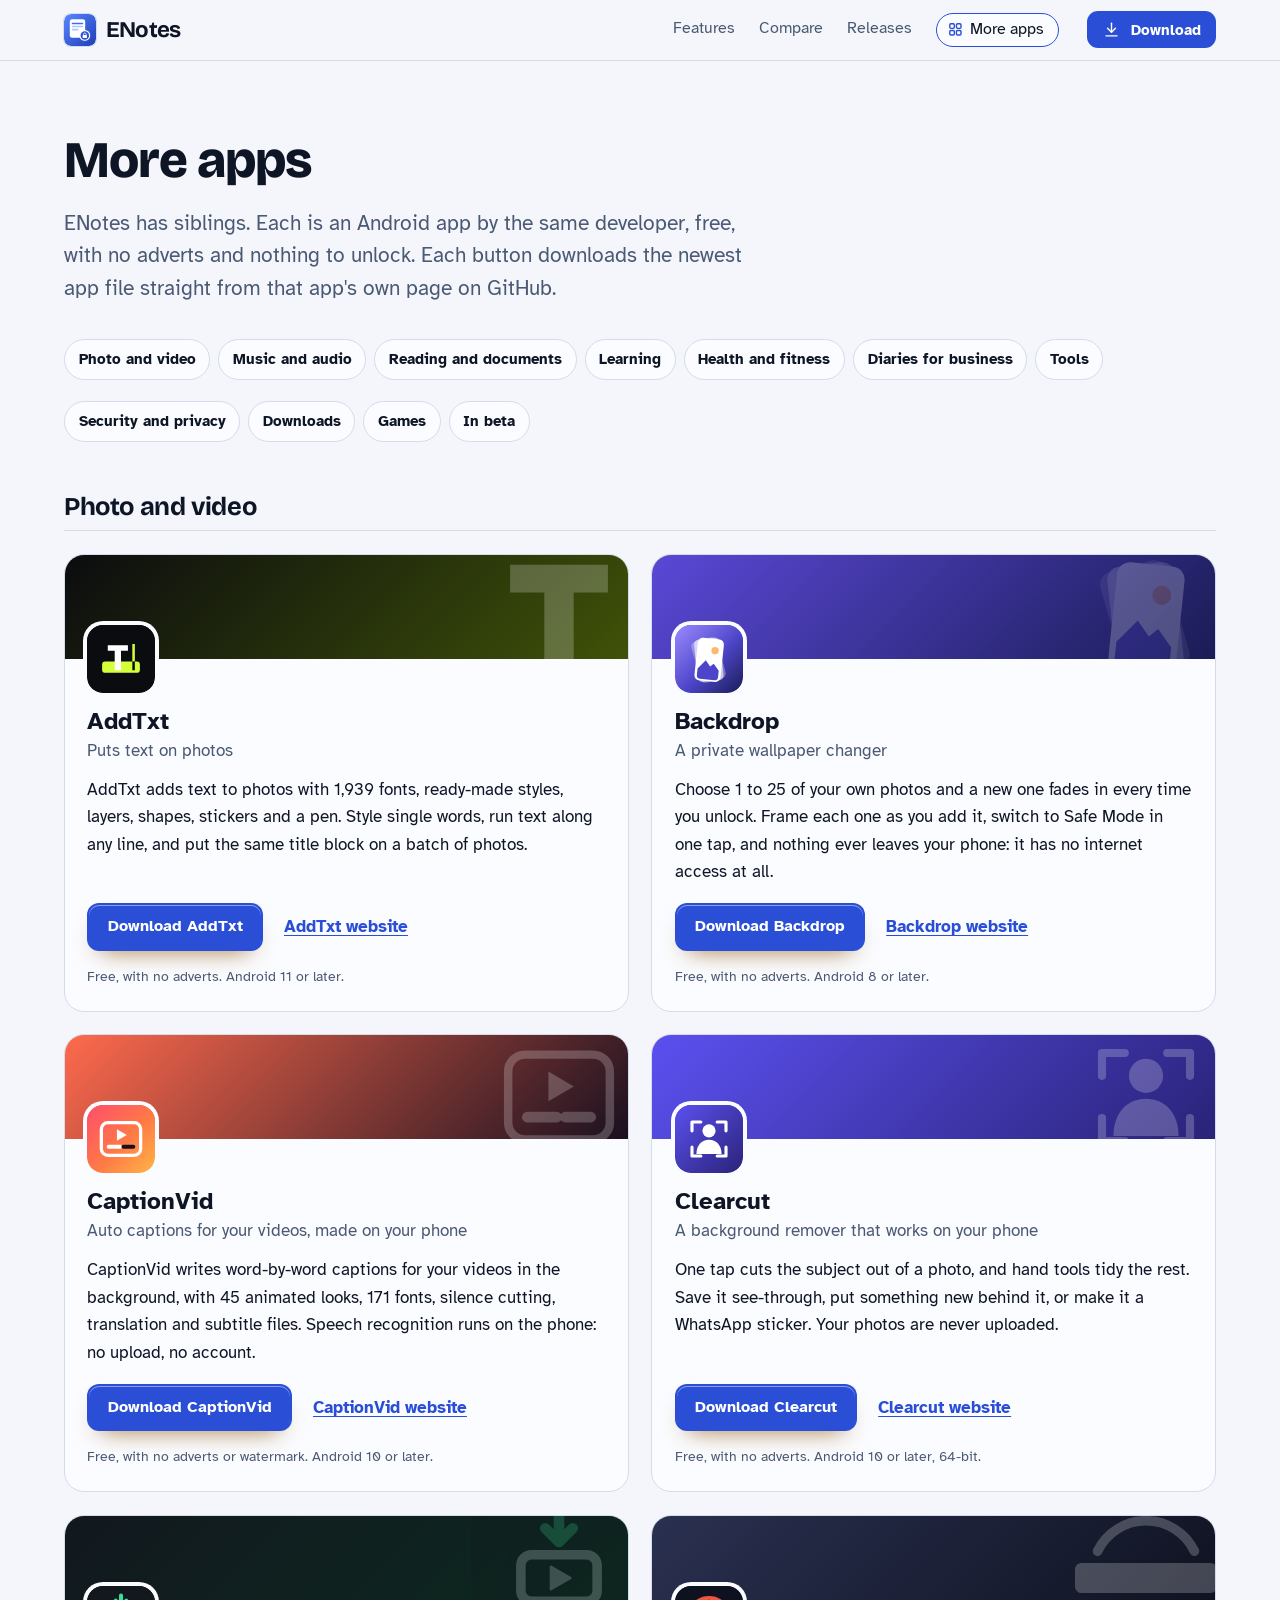
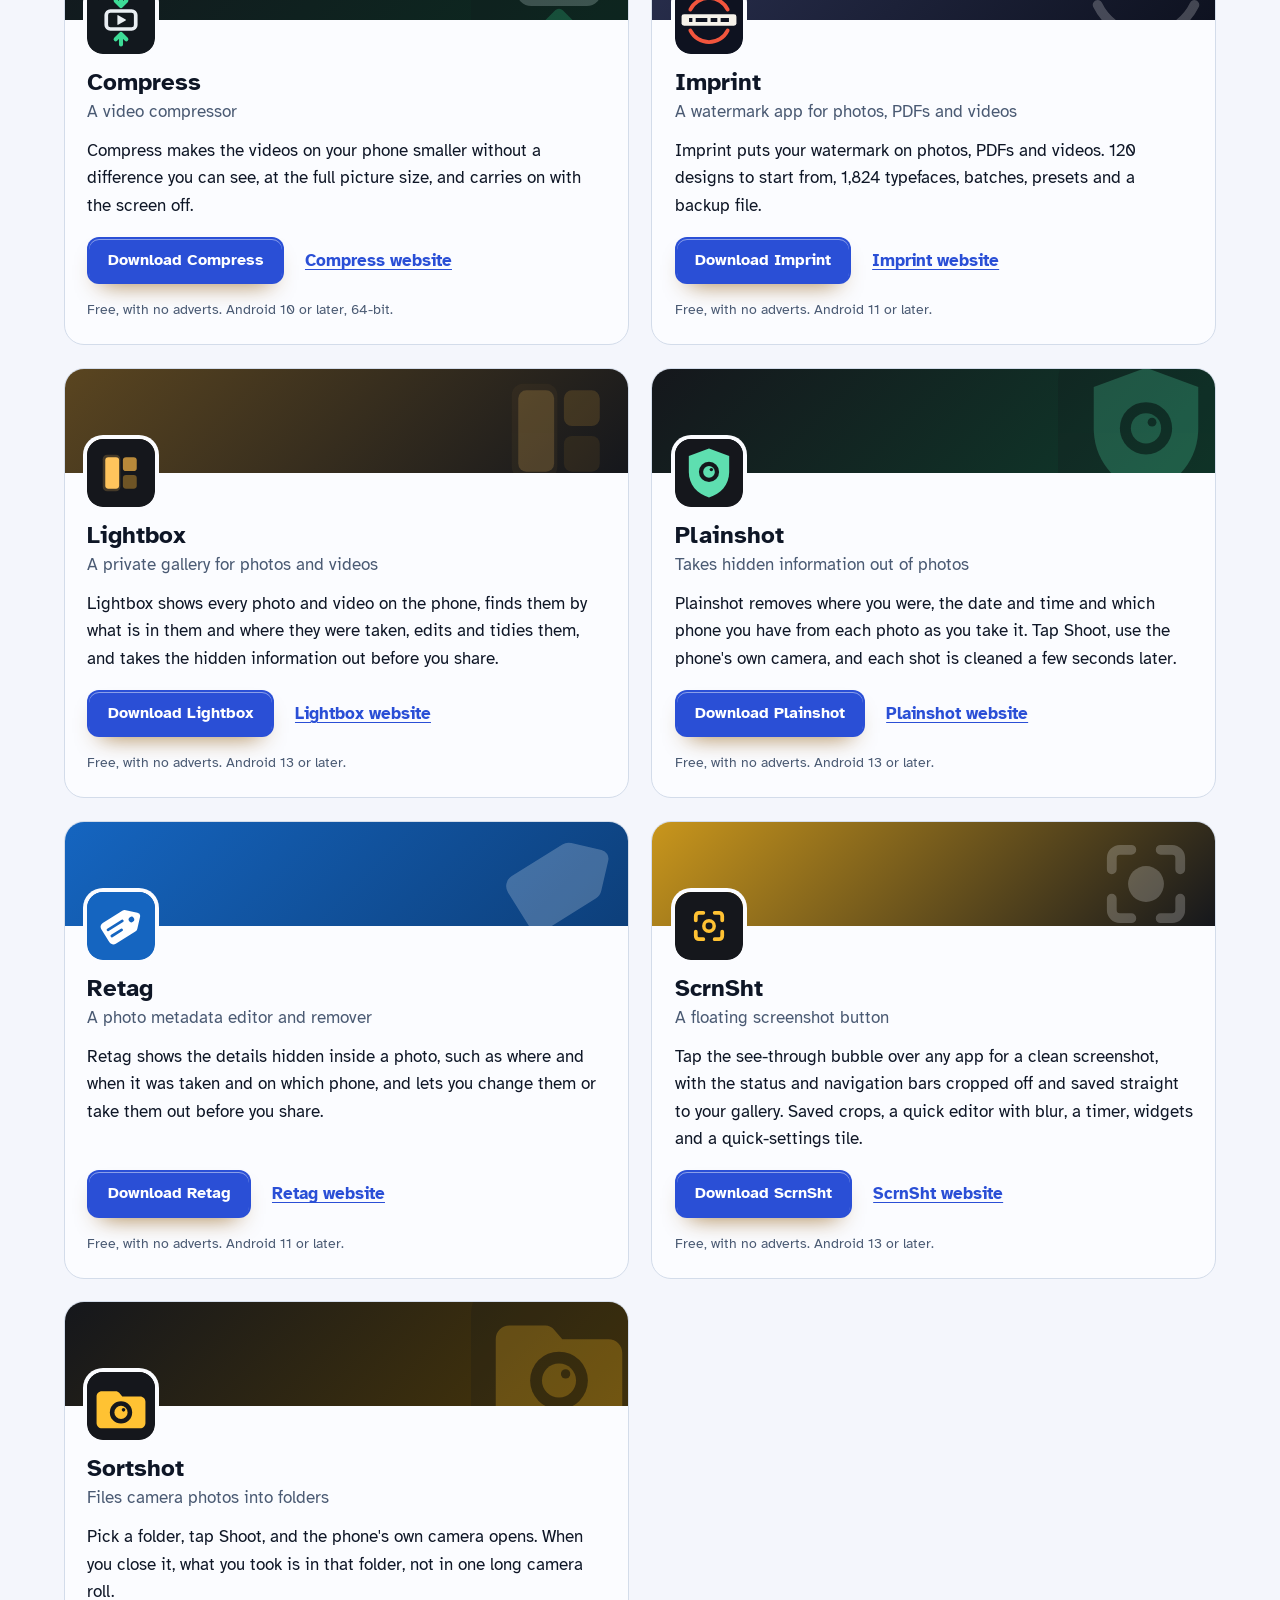
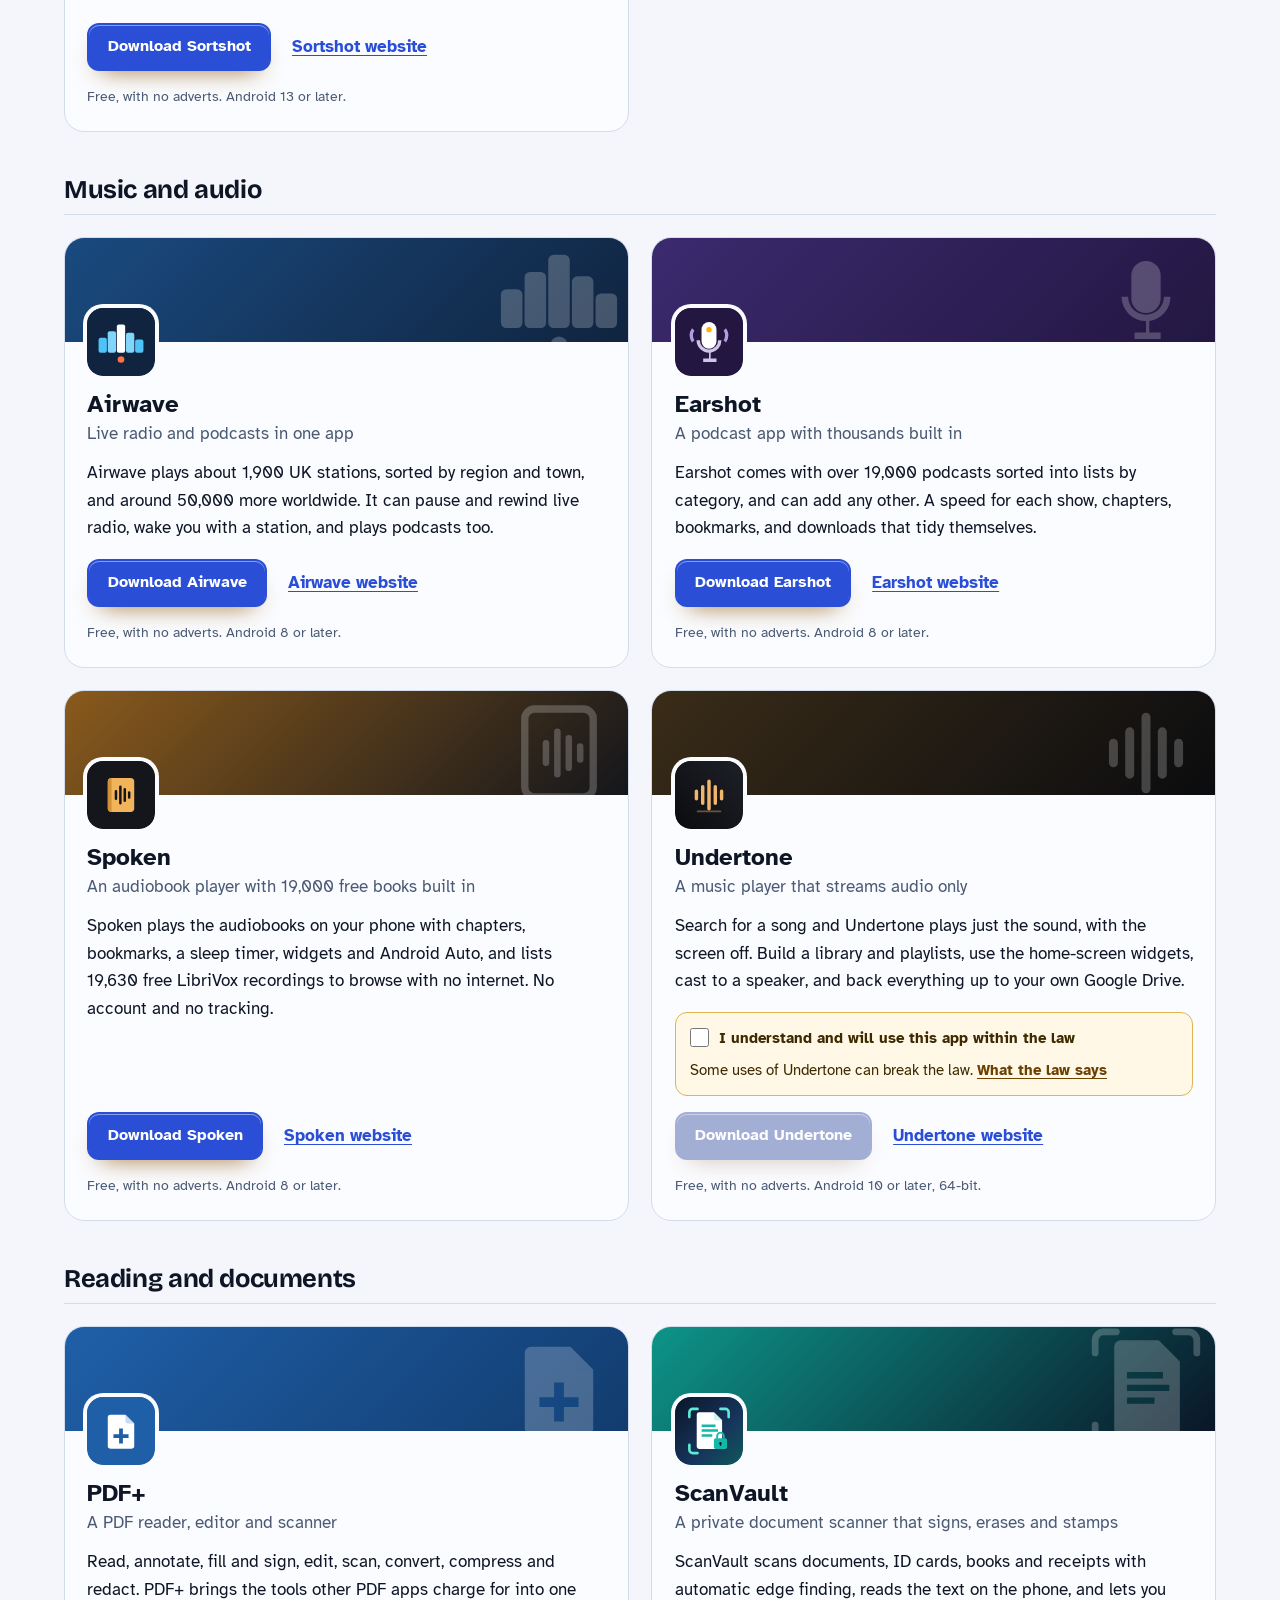
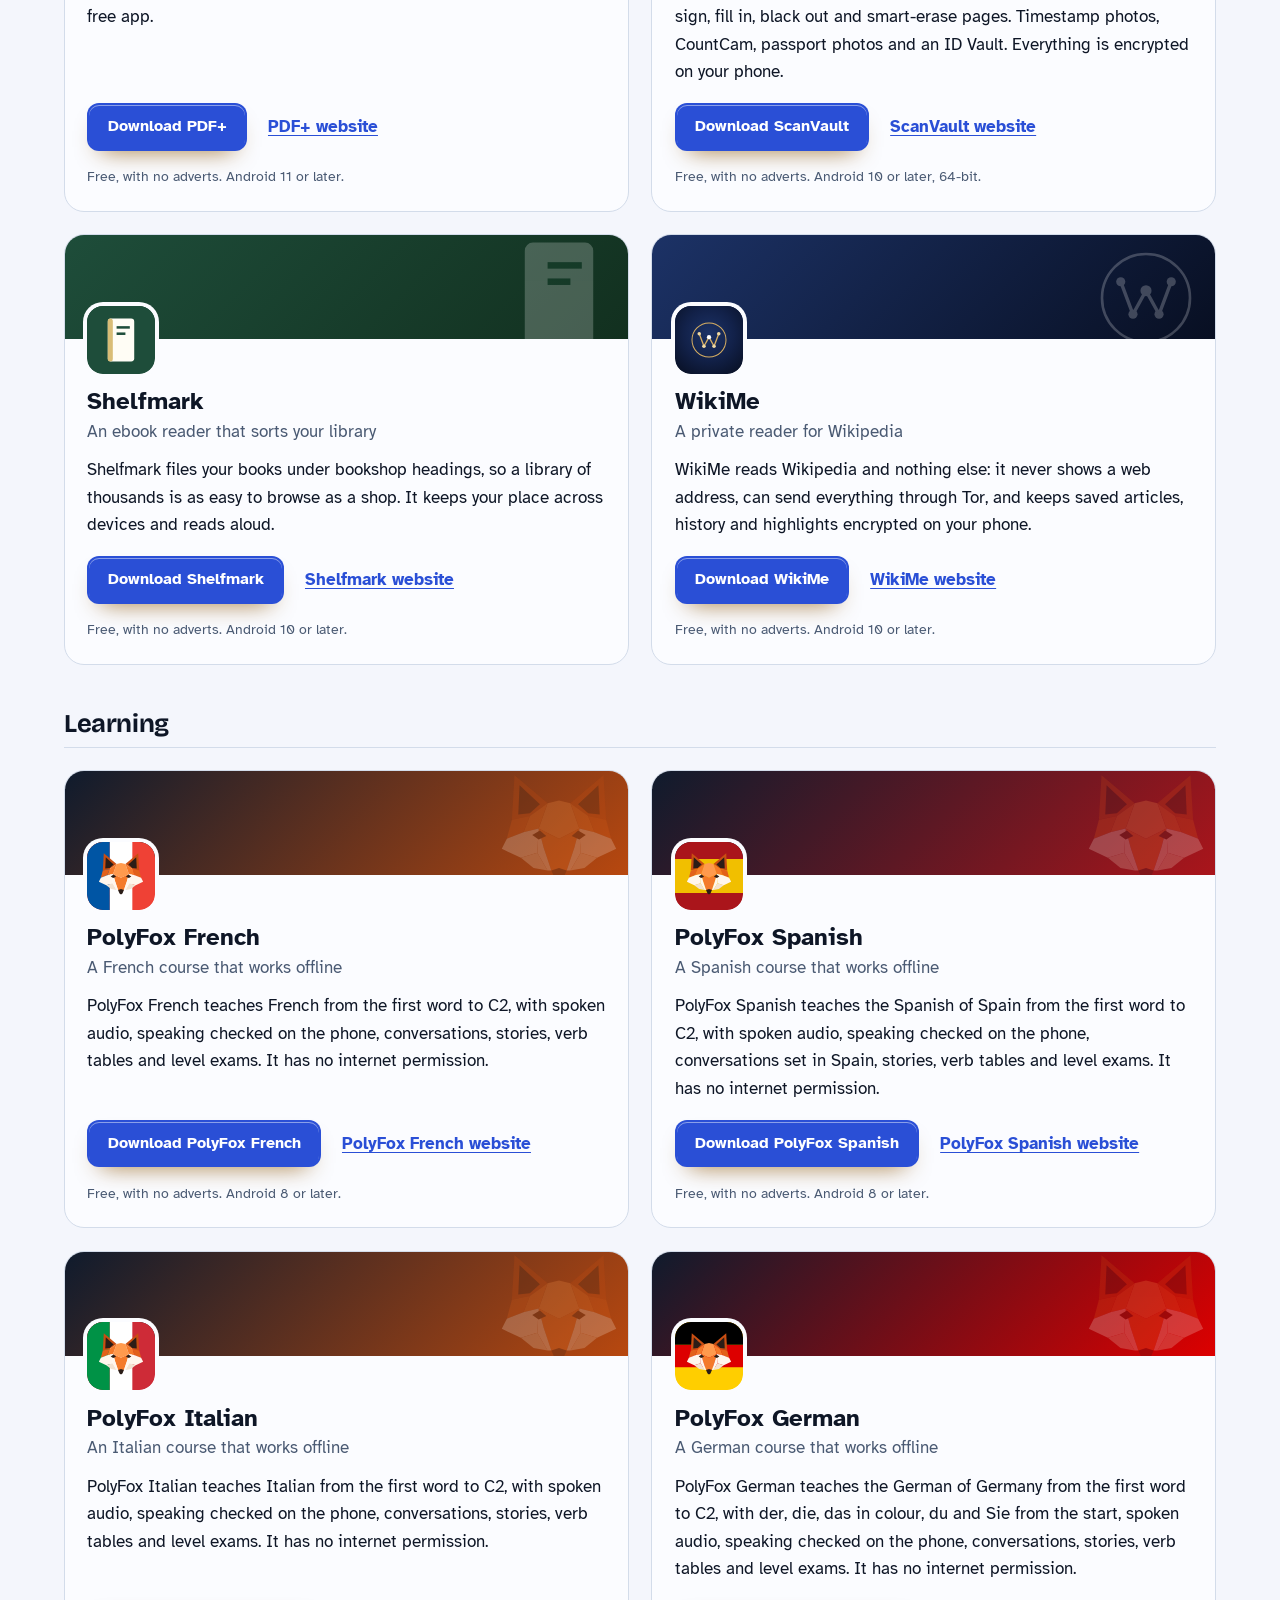
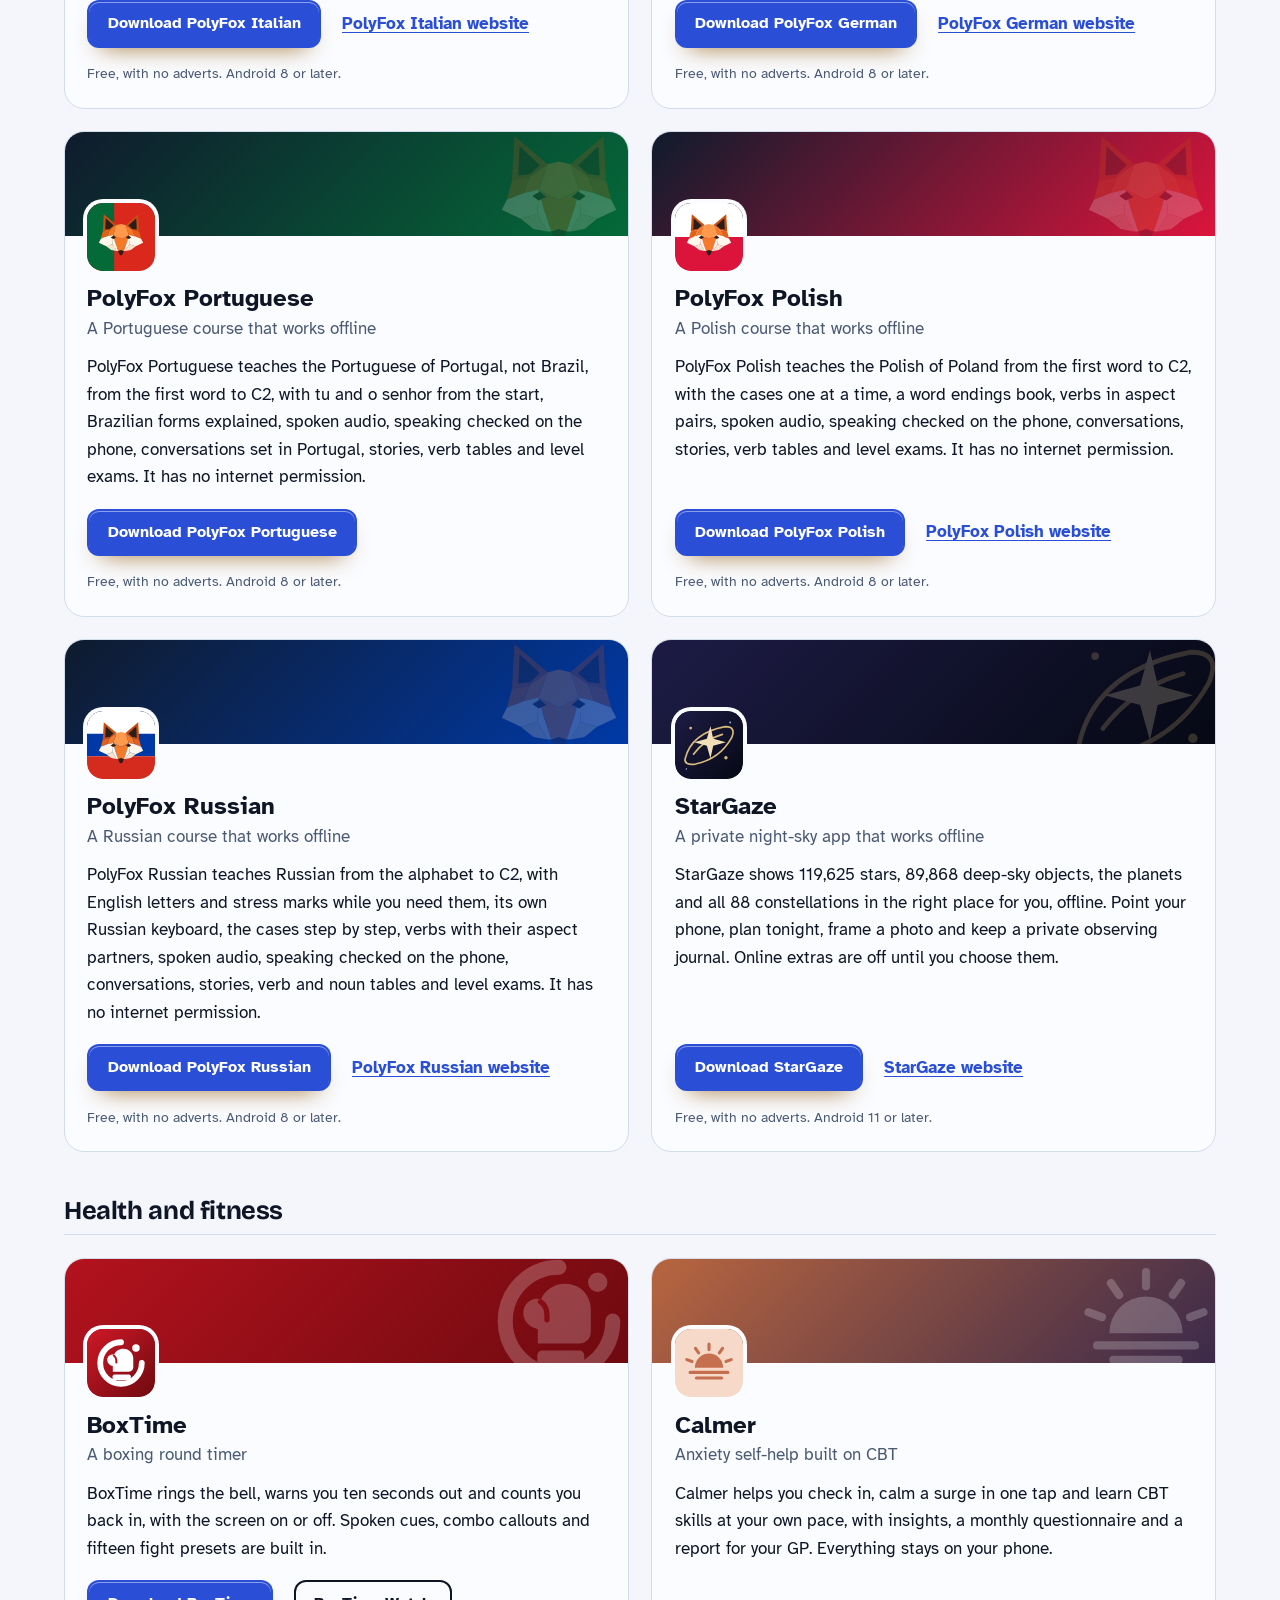
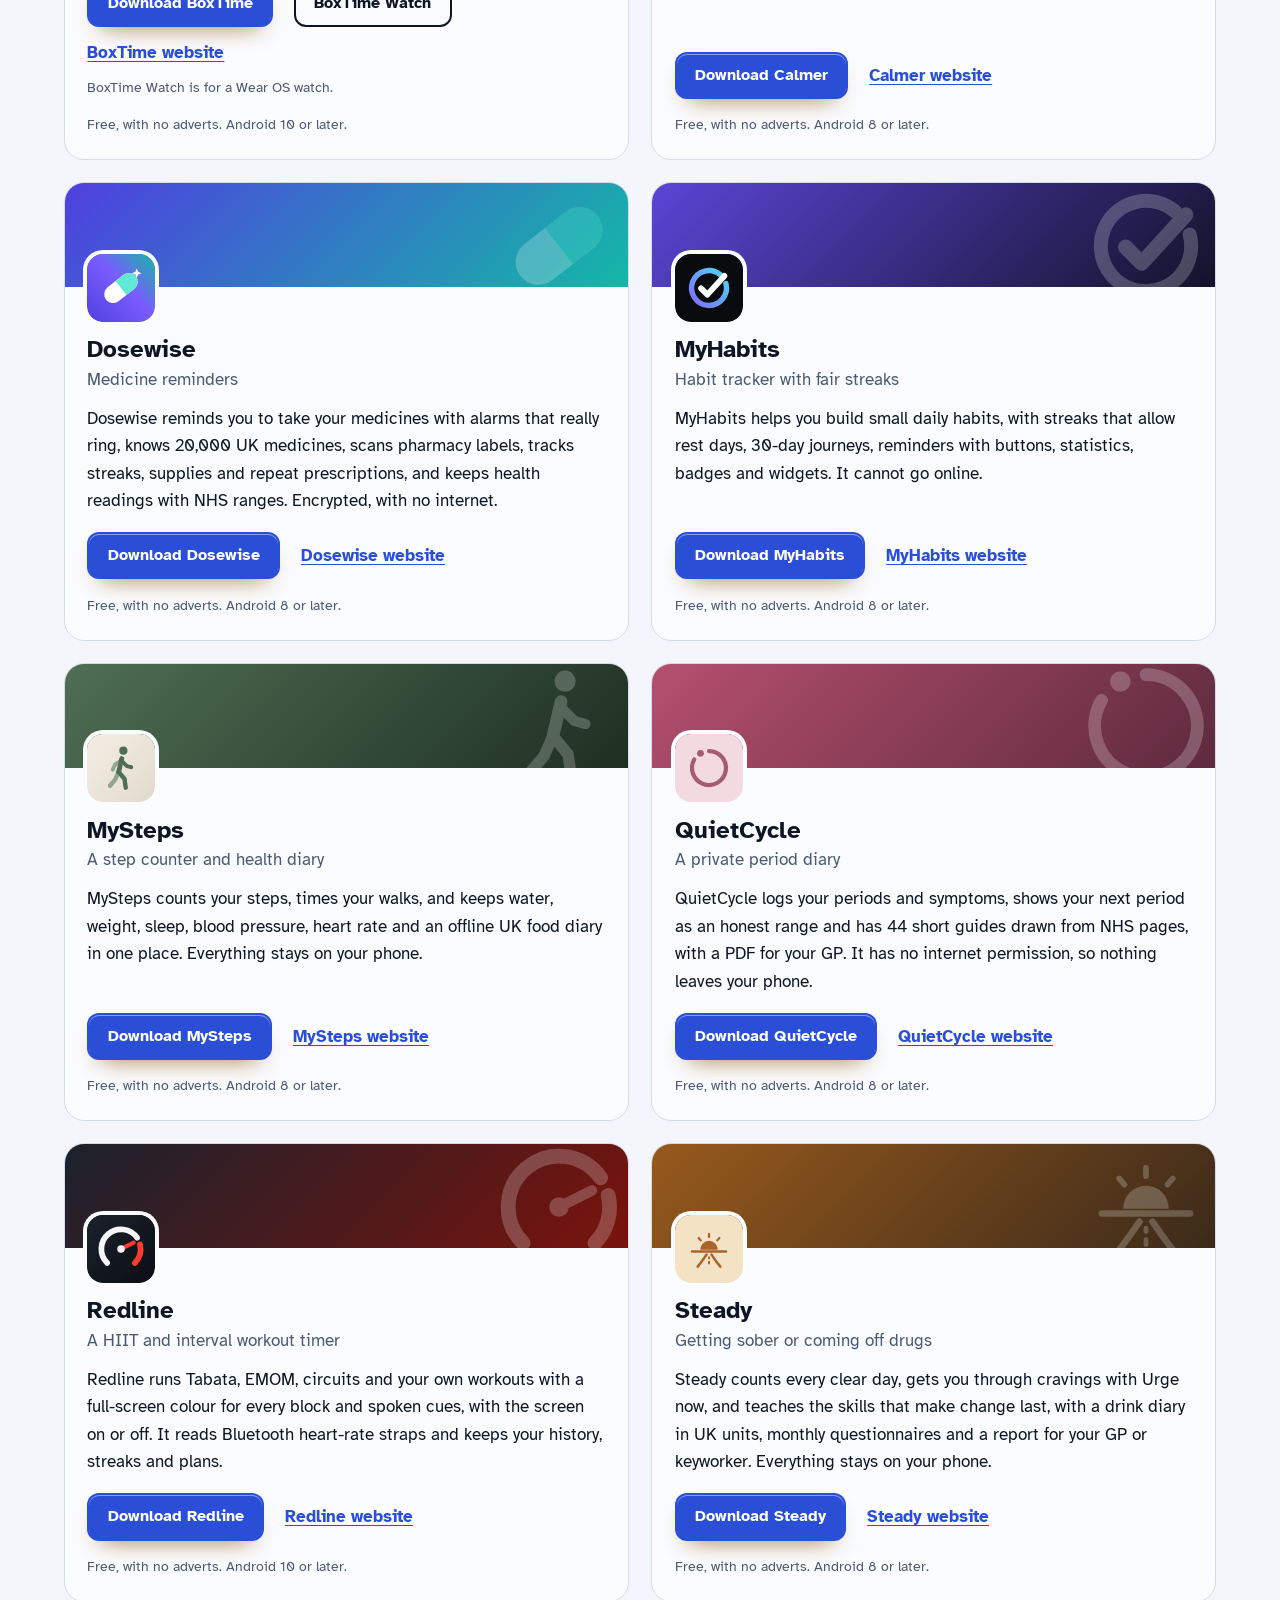
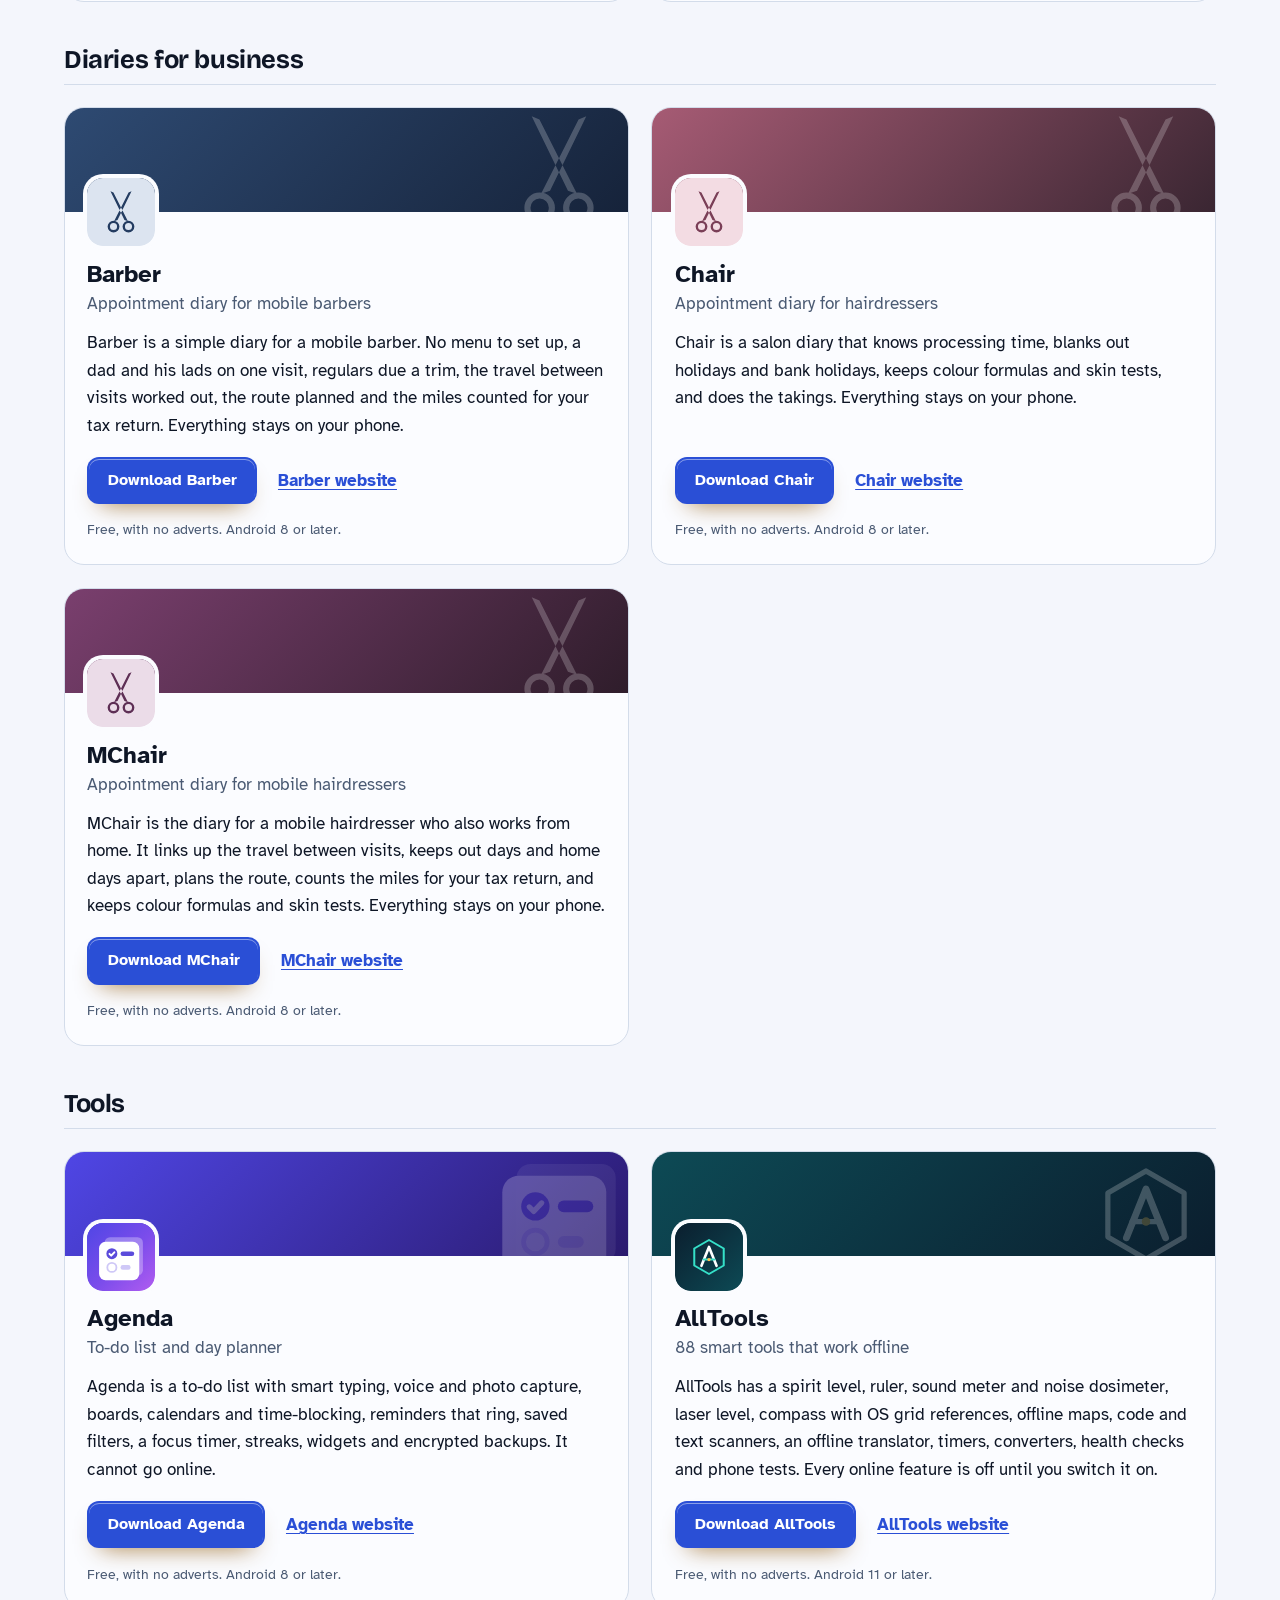
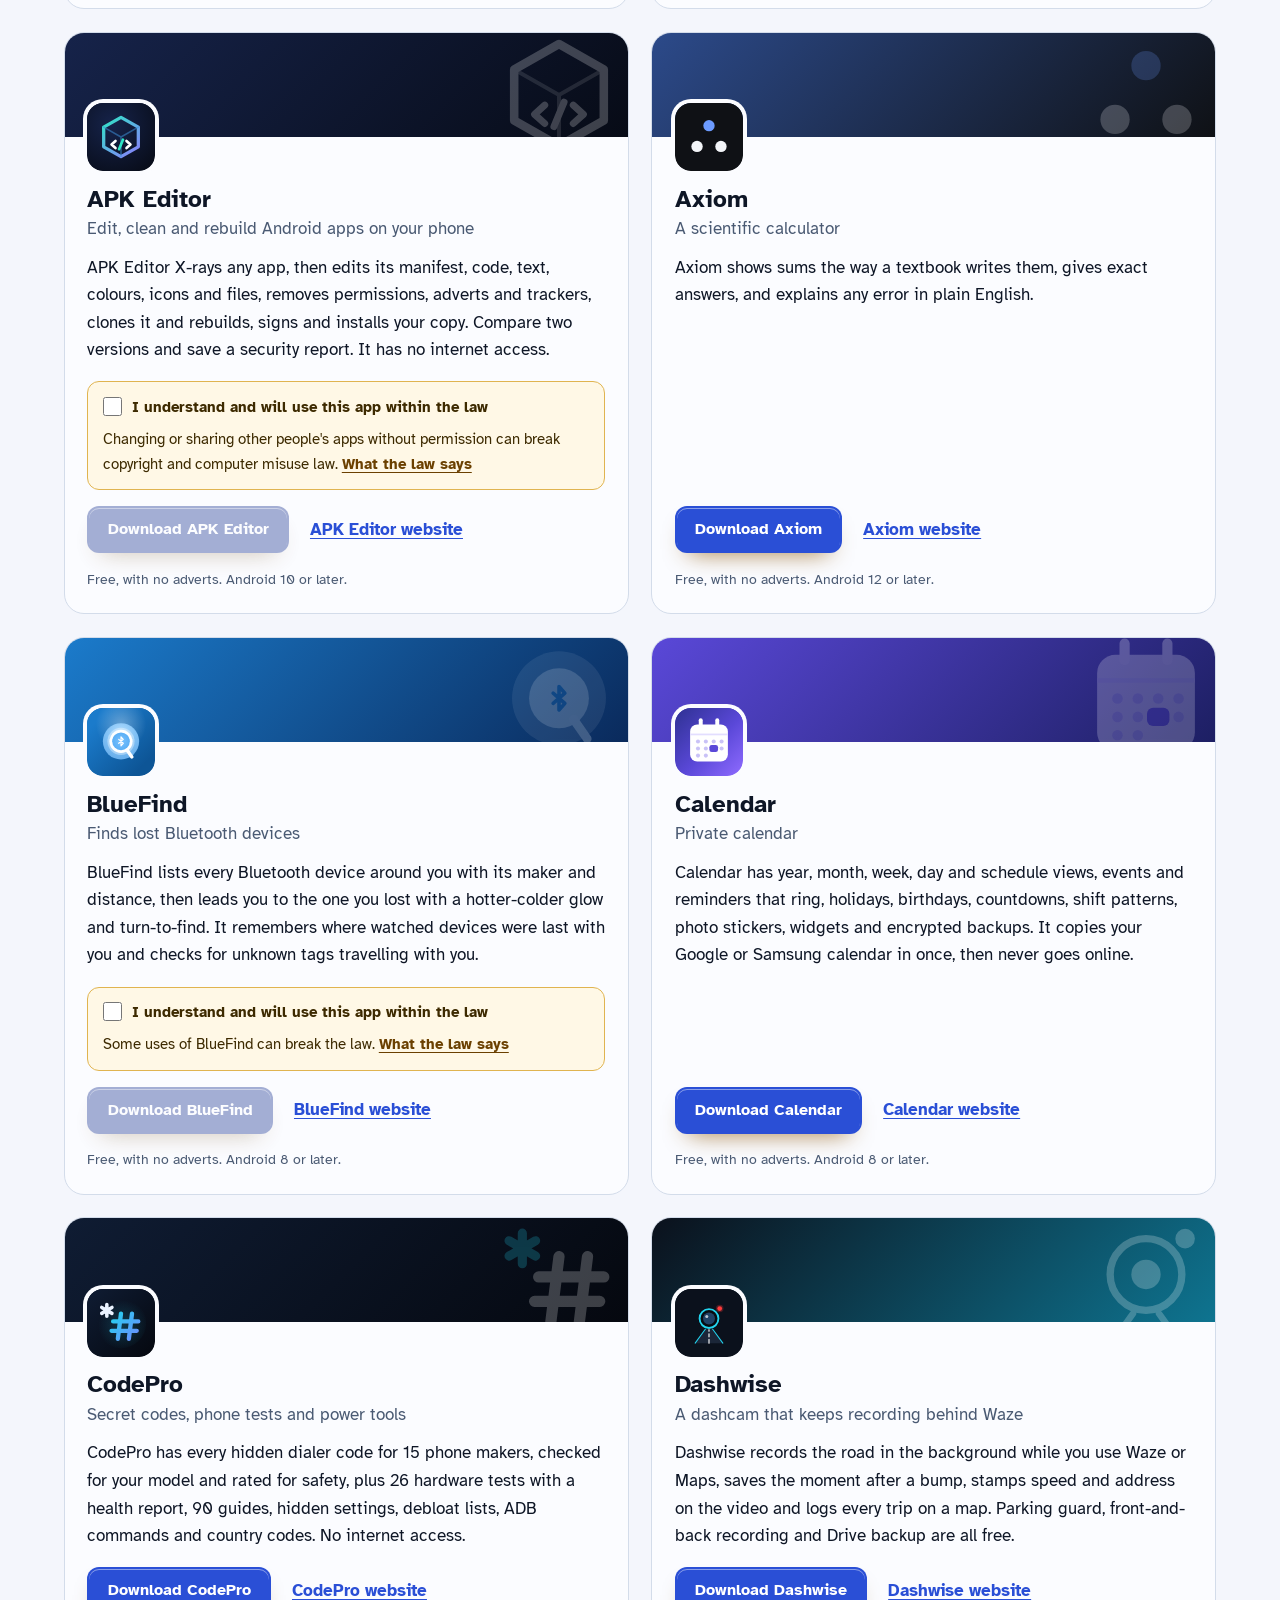
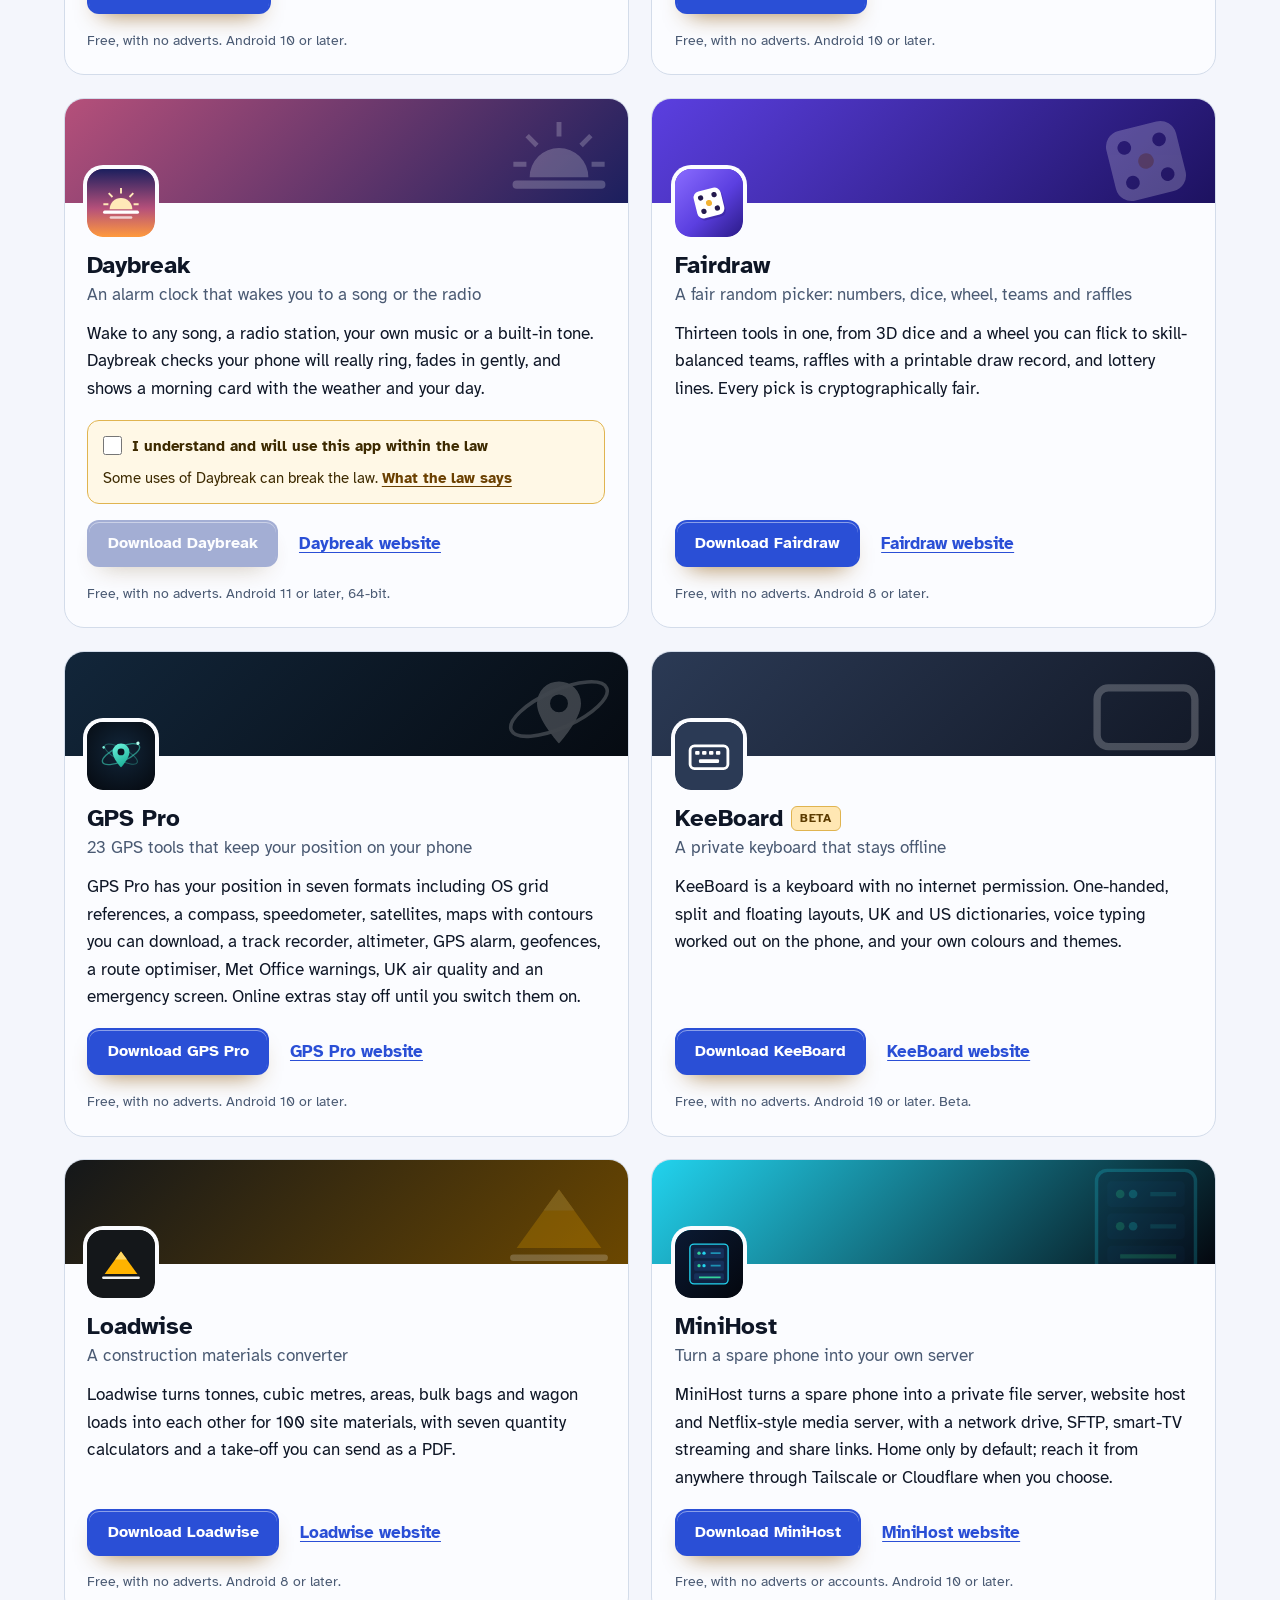
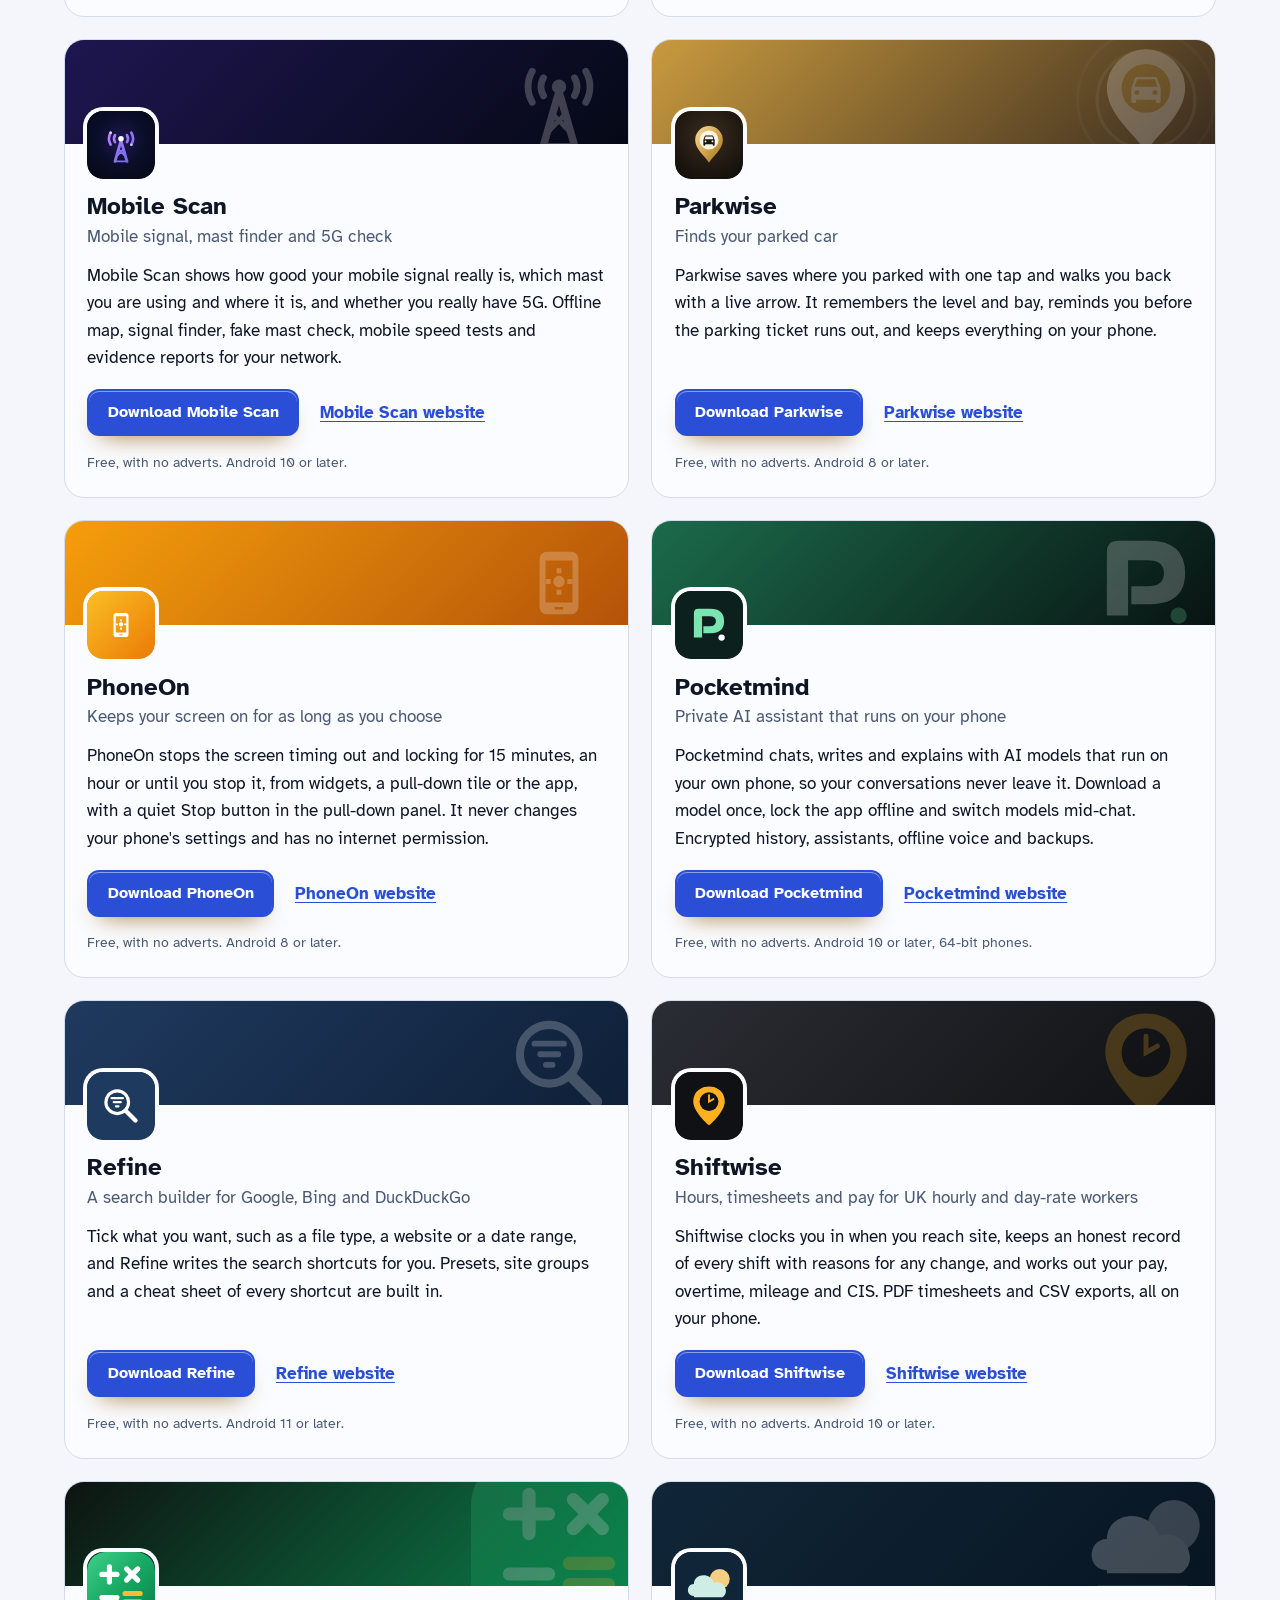
==== commit f068c8ce: "More apps: add APK Editor" ====
--- a/more-apps.html
+++ b/more-apps.html
@@ -4,7 +4,7 @@
 <meta charset="utf-8">
 <meta name="viewport" content="width=device-width, initial-scale=1">
 <title>More free Android apps from the maker of ENotes</title>
-<meta name="description" content="All 94 free Android apps from the maker of ENotes, in one list by category, each with its download and a link to its website.">
+<meta name="description" content="All 95 free Android apps from the maker of ENotes, in one list by category, each with its download and a link to its website.">
 <meta name="author" content="Jonathan Jackson">
 <link rel="canonical" href="https://customgpter.github.io/enotes/more-apps.html">
 <meta name="theme-color" content="#f4f6fc" media="(prefers-color-scheme: light)">
@@ -12,7 +12,7 @@
 <meta property="og:type" content="website">
 <meta property="og:site_name" content="ENotes">
 <meta property="og:title" content="More free Android apps from the maker of ENotes">
-<meta property="og:description" content="All 94 free Android apps from the maker of ENotes, in one list by category, each with its download and a link to its website.">
+<meta property="og:description" content="All 95 free Android apps from the maker of ENotes, in one list by category, each with its download and a link to its website.">
 <meta property="og:url" content="https://customgpter.github.io/enotes/more-apps.html">
 <meta property="og:image" content="https://customgpter.github.io/enotes/assets/og.png">
 <meta property="og:image:width" content="1200">
@@ -26,7 +26,7 @@
 <link rel="preload" href="./assets/fonts/atkinson-hyperlegible-latin-400-normal.woff2" as="font" type="font/woff2" crossorigin>
 <link rel="stylesheet" href="./assets/site.css?v=1">
 <link rel="stylesheet" href="./assets/house.css?v=2">
-<script type="application/ld+json">{"@context":"https://schema.org","@type":"ItemList","name":"Apps from the maker of ENotes","url":"https://customgpter.github.io/enotes/more-apps.html","itemListElement":[{"@type":"ListItem","position":1,"name":"AddTxt","url":"https://customgpter.github.io/addtxt/"},{"@type":"ListItem","position":2,"name":"Backdrop","url":"https://customgpter.github.io/backdrop/"},{"@type":"ListItem","position":3,"name":"CaptionVid","url":"https://customgpter.github.io/captionvid/"},{"@type":"ListItem","position":4,"name":"Clearcut","url":"https://customgpter.github.io/clearcut/"},{"@type":"ListItem","position":5,"name":"Compress","url":"https://customgpter.github.io/compress/"},{"@type":"ListItem","position":6,"name":"Imprint","url":"https://customgpter.github.io/imprint/"},{"@type":"ListItem","position":7,"name":"Lightbox","url":"https://customgpter.github.io/lightbox/"},{"@type":"ListItem","position":8,"name":"Plainshot","url":"https://customgpter.github.io/plainshot/"},{"@type":"ListItem","position":9,"name":"Retag","url":"https://customgpter.github.io/retag/"},{"@type":"ListItem","position":10,"name":"ScrnSht","url":"https://customgpter.github.io/scrnsht/"},{"@type":"ListItem","position":11,"name":"Sortshot","url":"https://customgpter.github.io/sortshot/"},{"@type":"ListItem","position":12,"name":"Airwave","url":"https://customgpter.github.io/airwave/"},{"@type":"ListItem","position":13,"name":"Earshot","url":"https://customgpter.github.io/earshot/"},{"@type":"ListItem","position":14,"name":"Spoken","url":"https://customgpter.github.io/spoken/"},{"@type":"ListItem","position":15,"name":"Undertone","url":"https://customgpter.github.io/undertone/"},{"@type":"ListItem","position":16,"name":"PDF+","url":"https://customgpter.github.io/pdfplus/"},{"@type":"ListItem","position":17,"name":"ScanVault","url":"https://customgpter.github.io/scanvault/"},{"@type":"ListItem","position":18,"name":"Shelfmark","url":"https://customgpter.github.io/shelfmark/"},{"@type":"ListItem","position":19,"name":"WikiMe","url":"https://customgpter.github.io/wikime/"},{"@type":"ListItem","position":20,"name":"PolyFox French","url":"https://customgpter.github.io/polyfox/"},{"@type":"ListItem","position":21,"name":"PolyFox German","url":"https://customgpter.github.io/polyfox-german/"},{"@type":"ListItem","position":22,"name":"PolyFox Polish","url":"https://customgpter.github.io/polyfox-polish/"},{"@type":"ListItem","position":23,"name":"PolyFox Russian","url":"https://customgpter.github.io/polyfox-russian/"},{"@type":"ListItem","position":24,"name":"StarGaze","url":"https://customgpter.github.io/stargaze/"},{"@type":"ListItem","position":25,"name":"BoxTime","url":"https://customgpter.github.io/boxtime/"},{"@type":"ListItem","position":26,"name":"Calmer","url":"https://customgpter.github.io/calmer/"},{"@type":"ListItem","position":27,"name":"Dosewise","url":"https://customgpter.github.io/dosewise/"},{"@type":"ListItem","position":28,"name":"MyHabits","url":"https://customgpter.github.io/myhabits/"},{"@type":"ListItem","position":29,"name":"MySteps","url":"https://customgpter.github.io/mysteps/"},{"@type":"ListItem","position":30,"name":"QuietCycle","url":"https://customgpter.github.io/quietcycle/"},{"@type":"ListItem","position":31,"name":"Redline","url":"https://customgpter.github.io/redline/"},{"@type":"ListItem","position":32,"name":"Steady","url":"https://customgpter.github.io/steady/"},{"@type":"ListItem","position":33,"name":"Barber","url":"https://customgpter.github.io/barber/"},{"@type":"ListItem","position":34,"name":"Chair","url":"https://customgpter.github.io/chair/"},{"@type":"ListItem","position":35,"name":"MChair","url":"https://customgpter.github.io/mchair/"},{"@type":"ListItem","position":36,"name":"Agenda","url":"https://customgpter.github.io/agenda/"},{"@type":"ListItem","position":37,"name":"AllTools","url":"https://customgpter.github.io/alltools/"},{"@type":"ListItem","position":38,"name":"Axiom","url":"https://customgpter.github.io/axiom/"},{"@type":"ListItem","position":39,"name":"BlueFind","url":"https://customgpter.github.io/bluefind/"},{"@type":"ListItem","position":40,"name":"Calendar","url":"https://customgpter.github.io/calendar/"},{"@type":"ListItem","position":41,"name":"CodePro","url":"https://customgpter.github.io/codepro/"},{"@type":"ListItem","position":42,"name":"Dashwise","url":"https://customgpter.github.io/dashwise/"},{"@type":"ListItem","position":43,"name":"Daybreak","url":"https://customgpter.github.io/daybreak/"},{"@type":"ListItem","position":44,"name":"Fairdraw","url":"https://customgpter.github.io/fairdraw/"},{"@type":"ListItem","position":45,"name":"GPS Pro","url":"https://customgpter.github.io/gpspro/"},{"@type":"ListItem","position":46,"name":"KeeBoard","url":"https://customgpter.github.io/keeboard/"},{"@type":"ListItem","position":47,"name":"Loadwise","url":"https://customgpter.github.io/loadwise/"},{"@type":"ListItem","position":48,"name":"MiniHost","url":"https://customgpter.github.io/minihost/"},{"@type":"ListItem","position":49,"name":"Mobile Scan","url":"https://customgpter.github.io/mobilescan/"},{"@type":"ListItem","position":50,"name":"Parkwise","url":"https://customgpter.github.io/parkwise/"},{"@type":"ListItem","position":51,"name":"Pocketmind","url":"https://customgpter.github.io/pocketmind/"},{"@type":"ListItem","position":52,"name":"Refine","url":"https://customgpter.github.io/refine/"},{"@type":"ListItem","position":53,"name":"Shiftwise","url":"https://customgpter.github.io/shiftwise/"},{"@type":"ListItem","position":54,"name":"SimpleCalc","url":"https://customgpter.github.io/simplecalc/"},{"@type":"ListItem","position":55,"name":"Skyline","url":"https://customgpter.github.io/skyline/"},{"@type":"ListItem","position":56,"name":"Slipway","url":"https://customgpter.github.io/slipway/"},{"@type":"ListItem","position":57,"name":"Tagger","url":"https://customgpter.github.io/tagger/"},{"@type":"ListItem","position":58,"name":"TotalClean","url":"https://customgpter.github.io/totalclean/"},{"@type":"ListItem","position":59,"name":"TVLink","url":"https://customgpter.github.io/tvlink/"},{"@type":"ListItem","position":60,"name":"Unbox","url":"https://customgpter.github.io/unbox/"},{"@type":"ListItem","position":61,"name":"WhatsKeep","url":"https://customgpter.github.io/whatskeep/"},{"@type":"ListItem","position":62,"name":"WiFi Scan","url":"https://customgpter.github.io/wifiscan/"},{"@type":"ListItem","position":63,"name":"Auditly","url":"https://customgpter.github.io/auditly/"},{"@type":"ListItem","position":64,"name":"Backchannel","url":"https://customgpter.github.io/backchannel/"},{"@type":"ListItem","position":65,"name":"ENotes","url":"https://customgpter.github.io/enotes/"},{"@type":"ListItem","position":66,"name":"FindMe","url":"https://customgpter.github.io/findme/"},{"@type":"ListItem","position":67,"name":"iLock","url":"https://customgpter.github.io/ilock/"},{"@type":"ListItem","position":68,"name":"ImSafe","url":"https://customgpter.github.io/imsafe/"},{"@type":"ListItem","position":69,"name":"IShred","url":"https://customgpter.github.io/ishred/"},{"@type":"ListItem","position":70,"name":"LockBox","url":"https://customgpter.github.io/lockbox/"},{"@type":"ListItem","position":71,"name":"PassVault","url":"https://customgpter.github.io/passvault/"},{"@type":"ListItem","position":72,"name":"SpyFind","url":"https://customgpter.github.io/spyfind/"},{"@type":"ListItem","position":73,"name":"TextWipe","url":"https://customgpter.github.io/textwipe/"},{"@type":"ListItem","position":74,"name":"Tracewire","url":"https://customgpter.github.io/tracewire/"},{"@type":"ListItem","position":75,"name":"Vigil","url":"https://customgpter.github.io/vigil/"},{"@type":"ListItem","position":76,"name":"Grab","url":"https://customgpter.github.io/grab/"},{"@type":"ListItem","position":77,"name":"Swarm","url":"https://customgpter.github.io/swarm/"},{"@type":"ListItem","position":78,"name":"Plane Games","url":"https://customgpter.github.io/plane-games/"},{"@type":"ListItem","position":79,"name":"Ninefold","url":"https://customgpter.github.io/ninefold/"},{"@type":"ListItem","position":80,"name":"Cubewise","url":"https://customgpter.github.io/cubewise/"},{"@type":"ListItem","position":81,"name":"Tilewise","url":"https://customgpter.github.io/tilewise/"},{"@type":"ListItem","position":82,"name":"Letterwise","url":"https://customgpter.github.io/letterwise/"},{"@type":"ListItem","position":83,"name":"Kingside","url":"https://customgpter.github.io/kingside/"},{"@type":"ListItem","position":84,"name":"Deckhand","url":"https://customgpter.github.io/deckhand/"},{"@type":"ListItem","position":85,"name":"SNESForge","url":"https://customgpter.github.io/snesforge/"},{"@type":"ListItem","position":86,"name":"Fame Boy","url":"https://customgpter.github.io/fameboy/"},{"@type":"ListItem","position":87,"name":"PSPPro","url":"https://customgpter.github.io/psppro/"},{"@type":"ListItem","position":88,"name":"MegaGen","url":"https://customgpter.github.io/megagen/"},{"@type":"ListItem","position":89,"name":"QVR","url":"https://customgpter.github.io/qvr/"},{"@type":"ListItem","position":90,"name":"QVR Watch","url":"https://customgpter.github.io/qvr-watch/"},{"@type":"ListItem","position":91,"name":"QVRLite","url":"https://customgpter.github.io/qvrlite/"},{"@type":"ListItem","position":92,"name":"Onionz","url":"https://customgpter.github.io/onionz/"},{"@type":"ListItem","position":93,"name":"OnionzWeb","url":"https://customgpter.github.io/onionzweb/"}]}</script>
+<script type="application/ld+json">{"@context":"https://schema.org","@type":"ItemList","name":"Apps from the maker of ENotes","url":"https://customgpter.github.io/enotes/more-apps.html","itemListElement":[{"@type":"ListItem","position":1,"name":"AddTxt","url":"https://customgpter.github.io/addtxt/"},{"@type":"ListItem","position":2,"name":"Backdrop","url":"https://customgpter.github.io/backdrop/"},{"@type":"ListItem","position":3,"name":"CaptionVid","url":"https://customgpter.github.io/captionvid/"},{"@type":"ListItem","position":4,"name":"Clearcut","url":"https://customgpter.github.io/clearcut/"},{"@type":"ListItem","position":5,"name":"Compress","url":"https://customgpter.github.io/compress/"},{"@type":"ListItem","position":6,"name":"Imprint","url":"https://customgpter.github.io/imprint/"},{"@type":"ListItem","position":7,"name":"Lightbox","url":"https://customgpter.github.io/lightbox/"},{"@type":"ListItem","position":8,"name":"Plainshot","url":"https://customgpter.github.io/plainshot/"},{"@type":"ListItem","position":9,"name":"Retag","url":"https://customgpter.github.io/retag/"},{"@type":"ListItem","position":10,"name":"ScrnSht","url":"https://customgpter.github.io/scrnsht/"},{"@type":"ListItem","position":11,"name":"Sortshot","url":"https://customgpter.github.io/sortshot/"},{"@type":"ListItem","position":12,"name":"Airwave","url":"https://customgpter.github.io/airwave/"},{"@type":"ListItem","position":13,"name":"Earshot","url":"https://customgpter.github.io/earshot/"},{"@type":"ListItem","position":14,"name":"Spoken","url":"https://customgpter.github.io/spoken/"},{"@type":"ListItem","position":15,"name":"Undertone","url":"https://customgpter.github.io/undertone/"},{"@type":"ListItem","position":16,"name":"PDF+","url":"https://customgpter.github.io/pdfplus/"},{"@type":"ListItem","position":17,"name":"ScanVault","url":"https://customgpter.github.io/scanvault/"},{"@type":"ListItem","position":18,"name":"Shelfmark","url":"https://customgpter.github.io/shelfmark/"},{"@type":"ListItem","position":19,"name":"WikiMe","url":"https://customgpter.github.io/wikime/"},{"@type":"ListItem","position":20,"name":"PolyFox French","url":"https://customgpter.github.io/polyfox/"},{"@type":"ListItem","position":21,"name":"PolyFox German","url":"https://customgpter.github.io/polyfox-german/"},{"@type":"ListItem","position":22,"name":"PolyFox Polish","url":"https://customgpter.github.io/polyfox-polish/"},{"@type":"ListItem","position":23,"name":"PolyFox Russian","url":"https://customgpter.github.io/polyfox-russian/"},{"@type":"ListItem","position":24,"name":"StarGaze","url":"https://customgpter.github.io/stargaze/"},{"@type":"ListItem","position":25,"name":"BoxTime","url":"https://customgpter.github.io/boxtime/"},{"@type":"ListItem","position":26,"name":"Calmer","url":"https://customgpter.github.io/calmer/"},{"@type":"ListItem","position":27,"name":"Dosewise","url":"https://customgpter.github.io/dosewise/"},{"@type":"ListItem","position":28,"name":"MyHabits","url":"https://customgpter.github.io/myhabits/"},{"@type":"ListItem","position":29,"name":"MySteps","url":"https://customgpter.github.io/mysteps/"},{"@type":"ListItem","position":30,"name":"QuietCycle","url":"https://customgpter.github.io/quietcycle/"},{"@type":"ListItem","position":31,"name":"Redline","url":"https://customgpter.github.io/redline/"},{"@type":"ListItem","position":32,"name":"Steady","url":"https://customgpter.github.io/steady/"},{"@type":"ListItem","position":33,"name":"Barber","url":"https://customgpter.github.io/barber/"},{"@type":"ListItem","position":34,"name":"Chair","url":"https://customgpter.github.io/chair/"},{"@type":"ListItem","position":35,"name":"MChair","url":"https://customgpter.github.io/mchair/"},{"@type":"ListItem","position":36,"name":"Agenda","url":"https://customgpter.github.io/agenda/"},{"@type":"ListItem","position":37,"name":"AllTools","url":"https://customgpter.github.io/alltools/"},{"@type":"ListItem","position":38,"name":"APK Editor","url":"https://customgpter.github.io/apkeditor/"},{"@type":"ListItem","position":39,"name":"Axiom","url":"https://customgpter.github.io/axiom/"},{"@type":"ListItem","position":40,"name":"BlueFind","url":"https://customgpter.github.io/bluefind/"},{"@type":"ListItem","position":41,"name":"Calendar","url":"https://customgpter.github.io/calendar/"},{"@type":"ListItem","position":42,"name":"CodePro","url":"https://customgpter.github.io/codepro/"},{"@type":"ListItem","position":43,"name":"Dashwise","url":"https://customgpter.github.io/dashwise/"},{"@type":"ListItem","position":44,"name":"Daybreak","url":"https://customgpter.github.io/daybreak/"},{"@type":"ListItem","position":45,"name":"Fairdraw","url":"https://customgpter.github.io/fairdraw/"},{"@type":"ListItem","position":46,"name":"GPS Pro","url":"https://customgpter.github.io/gpspro/"},{"@type":"ListItem","position":47,"name":"KeeBoard","url":"https://customgpter.github.io/keeboard/"},{"@type":"ListItem","position":48,"name":"Loadwise","url":"https://customgpter.github.io/loadwise/"},{"@type":"ListItem","position":49,"name":"MiniHost","url":"https://customgpter.github.io/minihost/"},{"@type":"ListItem","position":50,"name":"Mobile Scan","url":"https://customgpter.github.io/mobilescan/"},{"@type":"ListItem","position":51,"name":"Parkwise","url":"https://customgpter.github.io/parkwise/"},{"@type":"ListItem","position":52,"name":"Pocketmind","url":"https://customgpter.github.io/pocketmind/"},{"@type":"ListItem","position":53,"name":"Refine","url":"https://customgpter.github.io/refine/"},{"@type":"ListItem","position":54,"name":"Shiftwise","url":"https://customgpter.github.io/shiftwise/"},{"@type":"ListItem","position":55,"name":"SimpleCalc","url":"https://customgpter.github.io/simplecalc/"},{"@type":"ListItem","position":56,"name":"Skyline","url":"https://customgpter.github.io/skyline/"},{"@type":"ListItem","position":57,"name":"Slipway","url":"https://customgpter.github.io/slipway/"},{"@type":"ListItem","position":58,"name":"Tagger","url":"https://customgpter.github.io/tagger/"},{"@type":"ListItem","position":59,"name":"TotalClean","url":"https://customgpter.github.io/totalclean/"},{"@type":"ListItem","position":60,"name":"TVLink","url":"https://customgpter.github.io/tvlink/"},{"@type":"ListItem","position":61,"name":"Unbox","url":"https://customgpter.github.io/unbox/"},{"@type":"ListItem","position":62,"name":"WhatsKeep","url":"https://customgpter.github.io/whatskeep/"},{"@type":"ListItem","position":63,"name":"WiFi Scan","url":"https://customgpter.github.io/wifiscan/"},{"@type":"ListItem","position":64,"name":"Auditly","url":"https://customgpter.github.io/auditly/"},{"@type":"ListItem","position":65,"name":"Backchannel","url":"https://customgpter.github.io/backchannel/"},{"@type":"ListItem","position":66,"name":"ENotes","url":"https://customgpter.github.io/enotes/"},{"@type":"ListItem","position":67,"name":"FindMe","url":"https://customgpter.github.io/findme/"},{"@type":"ListItem","position":68,"name":"iLock","url":"https://customgpter.github.io/ilock/"},{"@type":"ListItem","position":69,"name":"ImSafe","url":"https://customgpter.github.io/imsafe/"},{"@type":"ListItem","position":70,"name":"IShred","url":"https://customgpter.github.io/ishred/"},{"@type":"ListItem","position":71,"name":"LockBox","url":"https://customgpter.github.io/lockbox/"},{"@type":"ListItem","position":72,"name":"PassVault","url":"https://customgpter.github.io/passvault/"},{"@type":"ListItem","position":73,"name":"SpyFind","url":"https://customgpter.github.io/spyfind/"},{"@type":"ListItem","position":74,"name":"TextWipe","url":"https://customgpter.github.io/textwipe/"},{"@type":"ListItem","position":75,"name":"Tracewire","url":"https://customgpter.github.io/tracewire/"},{"@type":"ListItem","position":76,"name":"Vigil","url":"https://customgpter.github.io/vigil/"},{"@type":"ListItem","position":77,"name":"Grab","url":"https://customgpter.github.io/grab/"},{"@type":"ListItem","position":78,"name":"Swarm","url":"https://customgpter.github.io/swarm/"},{"@type":"ListItem","position":79,"name":"Plane Games","url":"https://customgpter.github.io/plane-games/"},{"@type":"ListItem","position":80,"name":"Ninefold","url":"https://customgpter.github.io/ninefold/"},{"@type":"ListItem","position":81,"name":"Cubewise","url":"https://customgpter.github.io/cubewise/"},{"@type":"ListItem","position":82,"name":"Tilewise","url":"https://customgpter.github.io/tilewise/"},{"@type":"ListItem","position":83,"name":"Letterwise","url":"https://customgpter.github.io/letterwise/"},{"@type":"ListItem","position":84,"name":"Kingside","url":"https://customgpter.github.io/kingside/"},{"@type":"ListItem","position":85,"name":"Deckhand","url":"https://customgpter.github.io/deckhand/"},{"@type":"ListItem","position":86,"name":"SNESForge","url":"https://customgpter.github.io/snesforge/"},{"@type":"ListItem","position":87,"name":"Fame Boy","url":"https://customgpter.github.io/fameboy/"},{"@type":"ListItem","position":88,"name":"PSPPro","url":"https://customgpter.github.io/psppro/"},{"@type":"ListItem","position":89,"name":"MegaGen","url":"https://customgpter.github.io/megagen/"},{"@type":"ListItem","position":90,"name":"QVR","url":"https://customgpter.github.io/qvr/"},{"@type":"ListItem","position":91,"name":"QVR Watch","url":"https://customgpter.github.io/qvr-watch/"},{"@type":"ListItem","position":92,"name":"QVRLite","url":"https://customgpter.github.io/qvrlite/"},{"@type":"ListItem","position":93,"name":"Onionz","url":"https://customgpter.github.io/onionz/"},{"@type":"ListItem","position":94,"name":"OnionzWeb","url":"https://customgpter.github.io/onionzweb/"}]}</script>
 <link rel="stylesheet" href="./assets/apps-list.css?v=1">
 <script src="./assets/apps-list.js?v=1" defer></script>
 </head>
@@ -86,7 +86,7 @@
 <li class="mapp" style="--b:#7a3f6e;--b2:#2f1d2b"><div class="mapp-cover" aria-hidden="true"><svg viewBox="0 0 108 108"><g transform="translate(54 54) scale(1.25) translate(-54 -52)"><path fill="#fff" fill-rule="evenodd" d="M37 70.5a7.5 7.5 0 1 0 15 0a7.5 7.5 0 1 0-15 0zM40 70.5a4.5 4.5 0 1 0 9 0a4.5 4.5 0 1 0-9 0zM56 70.5a7.5 7.5 0 1 0 15 0a7.5 7.5 0 1 0-15 0zM59 70.5a4.5 4.5 0 1 0 9 0a4.5 4.5 0 1 0-9 0z"/><path fill="#fff" d="M45.2 63.6 49.6 62.2 67.4 25.6 63.6 27.2zM62.8 63.6 58.4 62.2 40.6 25.6 44.4 27.2z"/><circle cx="54" cy="49.8" r="1.8" fill="none"/></g></svg></div><div class="mapp-body"><svg class="mapp-icon" viewBox="0 0 108 108" aria-hidden="true"><rect width="108" height="108" rx="24" fill="#EBDCE8"/><g transform="translate(54 54) scale(1.25) translate(-54 -52)"><path fill="#5E2F55" fill-rule="evenodd" d="M37 70.5a7.5 7.5 0 1 0 15 0a7.5 7.5 0 1 0-15 0zM40 70.5a4.5 4.5 0 1 0 9 0a4.5 4.5 0 1 0-9 0zM56 70.5a7.5 7.5 0 1 0 15 0a7.5 7.5 0 1 0-15 0zM59 70.5a4.5 4.5 0 1 0 9 0a4.5 4.5 0 1 0-9 0z"/><path fill="#5E2F55" d="M45.2 63.6 49.6 62.2 67.4 25.6 63.6 27.2zM62.8 63.6 58.4 62.2 40.6 25.6 44.4 27.2z"/><circle cx="54" cy="49.8" r="1.8" fill="#EBDCE8"/></g></svg><h3>MChair</h3><p class="mapp-kind">Appointment diary for mobile hairdressers</p><p class="mapp-say">MChair is the diary for a mobile hairdresser who also works from home. It links up the travel between visits, keeps out days and home days apart, plans the route, counts the miles for your tax return, and keeps colour formulas and skin tests. Everything stays on your phone.</p><p class="mapp-go"><a class="button" href="https://github.com/CustomGPTer/mchair/releases/latest/download/MChair.apk">Download MChair</a><a class="mapp-site" href="https://customgpter.github.io/mchair/">MChair website</a></p><p class="mapp-needs">Free, with no adverts. Android 8 or later.</p></div></li></ul></div>
 <div class="mapps-group" role="group" aria-labelledby="apps-tools"><h2 class="mapps-cat" id="apps-tools">Tools</h2>
 <ul class="mapps"><li class="mapp" style="--b:#4f46e5;--b2:#2a1a6e"><div class="mapp-cover" aria-hidden="true"><svg viewBox="0 0 108 108"><g transform="translate(54 56) scale(1.45) translate(-52 -56)"><rect x="34" y="33" width="42" height="42" rx="6" fill="#fff" fill-opacity=".3"/><rect x="28" y="38" width="44" height="42" rx="7" fill="#fff" fill-opacity=".95"/><circle cx="42" cy="51" r="6" fill="#5b4bdb"/><path d="M39.4 51.2l1.9 1.9 3.4-3.6" stroke="#fff" stroke-width="2.2" fill="none" stroke-linecap="round" stroke-linejoin="round"/><rect x="51.5" y="48.5" width="15" height="5" rx="2.5" fill="#5b4bdb"/><circle cx="42" cy="66" r="5" fill="none" stroke="#cfc8f7" stroke-width="2"/><rect x="51.5" y="63.5" width="11" height="5" rx="2.5" fill="#cfc8f7"/></g></svg></div><div class="mapp-body"><svg class="mapp-icon" viewBox="0 0 108 108" aria-hidden="true"><defs><linearGradient id="i-agenda-agi" x1="0" y1="0" x2="1" y2="1"><stop offset="0" stop-color="#4f46e5"/><stop offset=".55" stop-color="#7c4deb"/><stop offset="1" stop-color="#b15cf0"/></linearGradient></defs><rect width="108" height="108" rx="24" fill="url(#i-agenda-agi)"/><g transform="translate(54 56) scale(1.45) translate(-52 -56)"><rect x="34" y="33" width="42" height="42" rx="6" fill="#fff" fill-opacity=".3"/><rect x="28" y="38" width="44" height="42" rx="7" fill="#fff"/><circle cx="42" cy="51" r="6" fill="#5b4bdb"/><path d="M39.4 51.2l1.9 1.9 3.4-3.6" stroke="#fff" stroke-width="2.2" fill="none" stroke-linecap="round" stroke-linejoin="round"/><rect x="51.5" y="48.5" width="15" height="5" rx="2.5" fill="#5b4bdb"/><circle cx="42" cy="66" r="5" fill="none" stroke="#cfc8f7" stroke-width="2"/><rect x="51.5" y="63.5" width="11" height="5" rx="2.5" fill="#cfc8f7"/></g></svg><h3>Agenda</h3><p class="mapp-kind">To-do list and day planner</p><p class="mapp-say">Agenda is a to-do list with smart typing, voice and photo capture, boards, calendars and time-blocking, reminders that ring, saved filters, a focus timer, streaks, widgets and encrypted backups. It cannot go online.</p><p class="mapp-go"><a class="button" href="https://github.com/CustomGPTer/agenda/releases/latest/download/Agenda.apk">Download Agenda</a><a class="mapp-site" href="https://customgpter.github.io/agenda/">Agenda website</a></p><p class="mapp-needs">Free, with no adverts. Android 8 or later.</p></div></li>
-<li class="mapp" style="--b:#0d4a55;--b2:#0b1e2e"><div class="mapp-cover" aria-hidden="true"><svg viewBox="0 0 108 108"><path d="M54 27L77.4 40.5L77.4 67.5L54 81L30.6 67.5L30.6 40.5Z" stroke="#fff" stroke-width="3.2" stroke-linejoin="round" fill="none"/><path d="M42 68L54 38L66 68" stroke="#fff" stroke-width="4.2" stroke-linecap="round" stroke-linejoin="round" fill="none"/><path d="M45.5 58L62.5 58" stroke="#fff" stroke-width="3.2" stroke-linecap="round"/><circle cx="54" cy="58" r="2.6" fill="#ffc24b"/></svg></div><div class="mapp-body"><svg class="mapp-icon" viewBox="0 0 108 108" aria-hidden="true"><defs><linearGradient id="i-alltools-atbg" x1="0" y1="0" x2="1" y2="1"><stop offset="0" stop-color="#0b1e2e"/><stop offset="1" stop-color="#0d4a55"/></linearGradient></defs><rect width="108" height="108" rx="24" fill="url(#i-alltools-atbg)"/><path d="M54 27L77.4 40.5L77.4 67.5L54 81L30.6 67.5L30.6 40.5Z" stroke="#35e0c8" stroke-width="3.2" stroke-linejoin="round" fill="none"/><path d="M42 68L54 38L66 68" stroke="#fff" stroke-width="4.2" stroke-linecap="round" stroke-linejoin="round" fill="none"/><path d="M45.5 58L62.5 58" stroke="#35e0c8" stroke-width="3.2" stroke-linecap="round"/><circle cx="54" cy="58" r="2.6" fill="#ffc24b"/></svg><h3>AllTools</h3><p class="mapp-kind">88 smart tools that work offline</p><p class="mapp-say">AllTools has a spirit level, ruler, sound meter and noise dosimeter, laser level, compass with OS grid references, offline maps, code and text scanners, an offline translator, timers, converters, health checks and phone tests. Every online feature is off until you switch it on.</p><p class="mapp-go"><a class="button" href="https://github.com/CustomGPTer/alltools/releases/latest/download/AllTools.apk">Download AllTools</a><a class="mapp-site" href="https://customgpter.github.io/alltools/">AllTools website</a></p><p class="mapp-needs">Free, with no adverts. Android 11 or later.</p></div></li><li class="mapp" style="--b:#2c4a8a;--b2:#0f1115"><div class="mapp-cover" aria-hidden="true"><svg viewBox="0 0 108 108"><circle cx="54" cy="36" r="9" fill="#6c9bff"/><circle cx="35" cy="69" r="9" fill="#f3f5f8"/><circle cx="73" cy="69" r="9" fill="#f3f5f8"/></svg></div><div class="mapp-body"><svg class="mapp-icon" viewBox="0 0 108 108" aria-hidden="true"><rect width="108" height="108" rx="24" fill="#0f1115"/><circle cx="54" cy="36" r="9" fill="#6c9bff"/><circle cx="35" cy="69" r="9" fill="#f3f5f8"/><circle cx="73" cy="69" r="9" fill="#f3f5f8"/></svg><h3>Axiom</h3><p class="mapp-kind">A scientific calculator</p><p class="mapp-say">Axiom shows sums the way a textbook writes them, gives exact answers, and explains any error in plain English.</p><p class="mapp-go"><a class="button" href="https://github.com/CustomGPTer/axiom/releases/latest/download/Axiom.apk">Download Axiom</a><a class="mapp-site" href="https://customgpter.github.io/axiom/">Axiom website</a></p><p class="mapp-needs">Free, with no adverts. Android 12 or later.</p></div></li>
+<li class="mapp" style="--b:#0d4a55;--b2:#0b1e2e"><div class="mapp-cover" aria-hidden="true"><svg viewBox="0 0 108 108"><path d="M54 27L77.4 40.5L77.4 67.5L54 81L30.6 67.5L30.6 40.5Z" stroke="#fff" stroke-width="3.2" stroke-linejoin="round" fill="none"/><path d="M42 68L54 38L66 68" stroke="#fff" stroke-width="4.2" stroke-linecap="round" stroke-linejoin="round" fill="none"/><path d="M45.5 58L62.5 58" stroke="#fff" stroke-width="3.2" stroke-linecap="round"/><circle cx="54" cy="58" r="2.6" fill="#ffc24b"/></svg></div><div class="mapp-body"><svg class="mapp-icon" viewBox="0 0 108 108" aria-hidden="true"><defs><linearGradient id="i-alltools-atbg" x1="0" y1="0" x2="1" y2="1"><stop offset="0" stop-color="#0b1e2e"/><stop offset="1" stop-color="#0d4a55"/></linearGradient></defs><rect width="108" height="108" rx="24" fill="url(#i-alltools-atbg)"/><path d="M54 27L77.4 40.5L77.4 67.5L54 81L30.6 67.5L30.6 40.5Z" stroke="#35e0c8" stroke-width="3.2" stroke-linejoin="round" fill="none"/><path d="M42 68L54 38L66 68" stroke="#fff" stroke-width="4.2" stroke-linecap="round" stroke-linejoin="round" fill="none"/><path d="M45.5 58L62.5 58" stroke="#35e0c8" stroke-width="3.2" stroke-linecap="round"/><circle cx="54" cy="58" r="2.6" fill="#ffc24b"/></svg><h3>AllTools</h3><p class="mapp-kind">88 smart tools that work offline</p><p class="mapp-say">AllTools has a spirit level, ruler, sound meter and noise dosimeter, laser level, compass with OS grid references, offline maps, code and text scanners, an offline translator, timers, converters, health checks and phone tests. Every online feature is off until you switch it on.</p><p class="mapp-go"><a class="button" href="https://github.com/CustomGPTer/alltools/releases/latest/download/AllTools.apk">Download AllTools</a><a class="mapp-site" href="https://customgpter.github.io/alltools/">AllTools website</a></p><p class="mapp-needs">Free, with no adverts. Android 11 or later.</p></div></li><li class="mapp is-gated" style="--b:#16234a;--b2:#070b16"><div class="mapp-cover" aria-hidden="true"><svg viewBox="0 0 108 108"><g transform="translate(54 54) scale(1.25) translate(-54 -52)"><path d="M54 27L76 39.5L76 64.5L54 77L32 64.5L32 39.5Z" stroke="#fff" stroke-width="4.2" stroke-linejoin="round" fill="none"/><path d="M32 39.5L54 52L76 39.5M54 52L54 77" stroke="#fff" stroke-width="2" stroke-linecap="round" fill="none" opacity=".5"/><path d="M47 57L42 61.5L47 66M61 57L66 61.5L61 66" stroke="#fff" stroke-width="3.4" stroke-linecap="round" stroke-linejoin="round" fill="none"/><path d="M56.5 55.5L51.5 67.5" stroke="#fff" stroke-width="3.4" stroke-linecap="round"/></g></svg></div><div class="mapp-body"><svg class="mapp-icon" viewBox="0 0 108 108" aria-hidden="true"><defs><radialGradient id="i-apkeditor-aebg" cx="40" cy="34" r="96" gradientUnits="userSpaceOnUse"><stop offset="0" stop-color="#16234a"/><stop offset="1" stop-color="#070b16"/></radialGradient><linearGradient id="i-apkeditor-aehx" x1="32" y1="27" x2="76" y2="77" gradientUnits="userSpaceOnUse"><stop offset="0" stop-color="#2ee6c5"/><stop offset="1" stop-color="#8b7cff"/></linearGradient></defs><rect width="108" height="108" rx="24" fill="url(#i-apkeditor-aebg)"/><g transform="translate(54 54) scale(1.25) translate(-54 -52)"><path d="M54 27L76 39.5L76 64.5L54 77L32 64.5L32 39.5Z" stroke="url(#i-apkeditor-aehx)" stroke-width="4.2" stroke-linejoin="round" fill="none"/><path d="M32 39.5L54 52L76 39.5M54 52L54 77" stroke="#3d8fd6" stroke-width="2" stroke-linecap="round" fill="none" opacity=".55"/><path d="M47 57L42 61.5L47 66M61 57L66 61.5L61 66" stroke="#fff" stroke-width="3.4" stroke-linecap="round" stroke-linejoin="round" fill="none"/><path d="M56.5 55.5L51.5 67.5" stroke="#2ee6c5" stroke-width="3.4" stroke-linecap="round"/></g></svg><h3>APK Editor</h3><p class="mapp-kind">Edit, clean and rebuild Android apps on your phone</p><p class="mapp-say">APK Editor X-rays any app, then edits its manifest, code, text, colours, icons and files, removes permissions, adverts and trackers, clones it and rebuilds, signs and installs your copy. Compare two versions and save a security report. It has no internet access.</p><div class="mapp-law" data-gate><label><input type="checkbox"> I understand and will use this app within the law</label><p>Changing or sharing other people's apps without permission can break copyright and computer misuse law. <a href="https://customgpter.github.io/apkeditor/terms.html#law">What the law says</a></p><noscript><p>Turn on JavaScript to download, or use the <a href="https://customgpter.github.io/apkeditor/">APK Editor website</a>.</p></noscript></div><p class="mapp-go"><a class="button" data-href="https://github.com/CustomGPTer/apkeditor/releases/latest/download/APKEditor.apk" aria-disabled="true" role="link" tabindex="-1">Download APK Editor</a><a class="mapp-site" href="https://customgpter.github.io/apkeditor/">APK Editor website</a></p><p class="mapp-needs">Free, with no adverts. Android 10 or later.</p></div></li><li class="mapp" style="--b:#2c4a8a;--b2:#0f1115"><div class="mapp-cover" aria-hidden="true"><svg viewBox="0 0 108 108"><circle cx="54" cy="36" r="9" fill="#6c9bff"/><circle cx="35" cy="69" r="9" fill="#f3f5f8"/><circle cx="73" cy="69" r="9" fill="#f3f5f8"/></svg></div><div class="mapp-body"><svg class="mapp-icon" viewBox="0 0 108 108" aria-hidden="true"><rect width="108" height="108" rx="24" fill="#0f1115"/><circle cx="54" cy="36" r="9" fill="#6c9bff"/><circle cx="35" cy="69" r="9" fill="#f3f5f8"/><circle cx="73" cy="69" r="9" fill="#f3f5f8"/></svg><h3>Axiom</h3><p class="mapp-kind">A scientific calculator</p><p class="mapp-say">Axiom shows sums the way a textbook writes them, gives exact answers, and explains any error in plain English.</p><p class="mapp-go"><a class="button" href="https://github.com/CustomGPTer/axiom/releases/latest/download/Axiom.apk">Download Axiom</a><a class="mapp-site" href="https://customgpter.github.io/axiom/">Axiom website</a></p><p class="mapp-needs">Free, with no adverts. Android 12 or later.</p></div></li>
 <li class="mapp is-gated" style="--b:#1b7bcb;--b2:#0a2a5c"><div class="mapp-cover" aria-hidden="true"><svg viewBox="0 0 108 108"><circle cx="54" cy="52.92" r="28.8" fill="#fff" fill-opacity=".35"/><path d="M63 65.88L71.28 77.76" stroke="#fff" stroke-width="5.4" stroke-linecap="round"/><circle cx="54" cy="52.92" r="18.36" fill="#fff" fill-opacity=".95"/><path d="M50.4 49.75L57.6 56.09L54 60.12L54 45.72L57.6 49.75L50.4 56.09" fill="none" stroke="#1B7BCB" stroke-width="2.2" stroke-linecap="round" stroke-linejoin="round"/></svg></div><div class="mapp-body"><svg class="mapp-icon" viewBox="0 0 108 108" aria-hidden="true"><defs><linearGradient id="i-bluefind-bfa" gradientUnits="userSpaceOnUse" x1="18" y1="18" x2="90" y2="90"><stop offset="0" stop-color="#1B7BCB"/><stop offset="1" stop-color="#0D5596"/></linearGradient><radialGradient id="i-bluefind-bfb" gradientUnits="userSpaceOnUse" cx="54" cy="26" r="40"><stop offset="0" stop-color="#fff" stop-opacity=".33"/><stop offset="1" stop-color="#fff" stop-opacity="0"/></radialGradient><radialGradient id="i-bluefind-bfc" gradientUnits="userSpaceOnUse" cx="54" cy="39.6" r="39.6"><stop offset="0" stop-color="#B7E0FF"/><stop offset=".6" stop-color="#7FC0F5"/><stop offset="1" stop-color="#6AB0EC"/></radialGradient><radialGradient id="i-bluefind-bfd" gradientUnits="userSpaceOnUse" cx="54" cy="52.92" r="14.4"><stop offset="0" stop-color="#79C3FF"/><stop offset="1" stop-color="#5AAEF5"/></radialGradient></defs><rect width="108" height="108" rx="24" fill="url(#i-bluefind-bfa)"/><rect width="108" height="108" rx="24" fill="url(#i-bluefind-bfb)"/><circle cx="54" cy="52.92" r="28.8" fill="url(#i-bluefind-bfc)"/><circle cx="54" cy="52.92" r="21.6" fill="#fff" fill-opacity=".35"/><path d="M63 65.88L71.28 77.76" stroke="#fff" stroke-width="5.4" stroke-linecap="round"/><circle cx="54" cy="52.92" r="18.36" fill="#fff"/><circle cx="54" cy="52.92" r="14.04" fill="url(#i-bluefind-bfd)"/><path d="M50.4 49.75L57.6 56.09L54 60.12L54 45.72L57.6 49.75L50.4 56.09" fill="none" stroke="#fff" stroke-width="1.87" stroke-linecap="round" stroke-linejoin="round"/></svg><h3>BlueFind</h3><p class="mapp-kind">Finds lost Bluetooth devices</p><p class="mapp-say">BlueFind lists every Bluetooth device around you with its maker and distance, then leads you to the one you lost with a hotter-colder glow and turn-to-find. It remembers where watched devices were last with you and checks for unknown tags travelling with you.</p><div class="mapp-law" data-gate><label><input type="checkbox"> I understand and will use this app within the law</label><p>Some uses of BlueFind can break the law. <a href="https://customgpter.github.io/bluefind/terms.html#law">What the law says</a></p><noscript><p>Turn on JavaScript to download, or use the <a href="https://customgpter.github.io/bluefind/">BlueFind website</a>.</p></noscript></div><p class="mapp-go"><a class="button" data-href="https://github.com/CustomGPTer/bluefind/releases/latest/download/BlueFind.apk" aria-disabled="true" role="link" tabindex="-1">Download BlueFind</a><a class="mapp-site" href="https://customgpter.github.io/bluefind/">BlueFind website</a></p><p class="mapp-needs">Free, with no adverts. Android 8 or later.</p></div></li>
 <li class="mapp" style="--b:#5a48d8;--b2:#1d1f63"><div class="mapp-cover" aria-hidden="true"><svg viewBox="0 0 108 108"><g transform="translate(54 55) scale(1.25) translate(-54 -55)"><path d="M39,32 h30 a9,9 0 0 1 9,9 v29 a9,9 0 0 1 -9,9 h-30 a9,9 0 0 1 -9,-9 v-29 a9,9 0 0 1 9,-9 z" fill="#fff" fill-opacity=".95"/><rect x="41" y="24" width="5" height="13" rx="2.5" fill="#fff"/><rect x="62" y="24" width="5" height="13" rx="2.5" fill="#fff"/><rect x="30" y="43.5" width="48" height="2.2" fill="#e3deff"/><g fill="#c9c2f7"><circle cx="40" cy="53.5" r="2.6"/><circle cx="50" cy="53.5" r="2.6"/><circle cx="60" cy="53.5" r="2.6"/><circle cx="70" cy="53.5" r="2.6"/><circle cx="40" cy="62.5" r="2.6"/><circle cx="50" cy="62.5" r="2.6"/><circle cx="70" cy="62.5" r="2.6"/><circle cx="40" cy="71.5" r="2.6"/><circle cx="50" cy="71.5" r="2.6"/></g><rect x="54.5" y="58" width="11" height="9" rx="3" fill="#5a48d8"/></g></svg></div><div class="mapp-body"><svg class="mapp-icon" viewBox="0 0 108 108" aria-hidden="true"><defs><linearGradient id="i-calendar-cli" x1="0" y1="0" x2="1" y2="1"><stop offset="0" stop-color="#2e3192"/><stop offset=".55" stop-color="#5a48d8"/><stop offset="1" stop-color="#8f6bff"/></linearGradient></defs><rect width="108" height="108" rx="24" fill="url(#i-calendar-cli)"/><g transform="translate(54 55) scale(1.25) translate(-54 -55)"><path d="M39,32 h30 a9,9 0 0 1 9,9 v29 a9,9 0 0 1 -9,9 h-30 a9,9 0 0 1 -9,-9 v-29 a9,9 0 0 1 9,-9 z" fill="#fff"/><rect x="41" y="24" width="5" height="13" rx="2.5" fill="#fff"/><rect x="62" y="24" width="5" height="13" rx="2.5" fill="#fff"/><rect x="30" y="43.5" width="48" height="2.2" fill="#e3deff"/><g fill="#c9c2f7"><circle cx="40" cy="53.5" r="2.6"/><circle cx="50" cy="53.5" r="2.6"/><circle cx="60" cy="53.5" r="2.6"/><circle cx="70" cy="53.5" r="2.6"/><circle cx="40" cy="62.5" r="2.6"/><circle cx="50" cy="62.5" r="2.6"/><circle cx="70" cy="62.5" r="2.6"/><circle cx="40" cy="71.5" r="2.6"/><circle cx="50" cy="71.5" r="2.6"/></g><rect x="54.5" y="58" width="11" height="9" rx="3" fill="#5a48d8"/></g></svg><h3>Calendar</h3><p class="mapp-kind">Private calendar</p><p class="mapp-say">Calendar has year, month, week, day and schedule views, events and reminders that ring, holidays, birthdays, countdowns, shift patterns, photo stickers, widgets and encrypted backups. It copies your Google or Samsung calendar in once, then never goes online.</p><p class="mapp-go"><a class="button" href="https://github.com/CustomGPTer/calendar/releases/latest/download/Calendar.apk">Download Calendar</a><a class="mapp-site" href="https://customgpter.github.io/calendar/">Calendar website</a></p><p class="mapp-needs">Free, with no adverts. Android 8 or later.</p></div></li>
 <li class="mapp" style="--b:#0f1c33;--b2:#05080f"><div class="mapp-cover" aria-hidden="true"><svg viewBox="0 0 108 108"><g transform="translate(54 54) scale(1.25) translate(-54 -54)"><path d="M54 42L50 74M68 42L64 74M44 52L76 52M42 64L74 64" fill="none" stroke="#fff" stroke-width="5.5" stroke-linecap="round"/><path d="M36 30.5L36 45.5M29.5 34.25L42.5 41.75M29.5 41.75L42.5 34.25" fill="none" stroke="#22D3EE" stroke-width="4.5" stroke-linecap="round"/></g></svg></div><div class="mapp-body"><svg class="mapp-icon" viewBox="0 0 108 108" aria-hidden="true"><defs><linearGradient id="i-codepro-cpbg" x1="0" y1="0" x2="1" y2="1"><stop offset="0" stop-color="#0F1C33"/><stop offset="1" stop-color="#05080F"/></linearGradient><radialGradient id="i-codepro-cpgl" cx="58" cy="58" r="40" gradientUnits="userSpaceOnUse"><stop offset="0" stop-color="#22D3EE" stop-opacity=".2"/><stop offset="1" stop-color="#22D3EE" stop-opacity="0"/></radialGradient><linearGradient id="i-codepro-cphs" x1="42" y1="42" x2="76" y2="74" gradientUnits="userSpaceOnUse"><stop offset="0" stop-color="#22D3EE"/><stop offset="1" stop-color="#6E8BFF"/></linearGradient></defs><rect width="108" height="108" rx="24" fill="url(#i-codepro-cpbg)"/><circle cx="54" cy="54" r="40" fill="url(#i-codepro-cpgl)"/><g transform="translate(54 54) scale(1.25) translate(-54 -54)"><path d="M54 42L50 74M68 42L64 74M44 52L76 52M42 64L74 64" fill="none" stroke="url(#i-codepro-cphs)" stroke-width="5.5" stroke-linecap="round"/><path d="M36 30.5L36 45.5M29.5 34.25L42.5 41.75M29.5 41.75L42.5 34.25" fill="none" stroke="#EAF2FF" stroke-width="4.5" stroke-linecap="round"/></g></svg><h3>CodePro</h3><p class="mapp-kind">Secret codes, phone tests and power tools</p><p class="mapp-say">CodePro has every hidden dialer code for 15 phone makers, checked for your model and rated for safety, plus 26 hardware tests with a health report, 90 guides, hidden settings, debloat lists, ADB commands and country codes. No internet access.</p><p class="mapp-go"><a class="button" href="https://github.com/CustomGPTer/codepro/releases/latest/download/CodePro.apk">Download CodePro</a><a class="mapp-site" href="https://customgpter.github.io/codepro/">CodePro website</a></p><p class="mapp-needs">Free, with no adverts. Android 10 or later.</p></div></li>
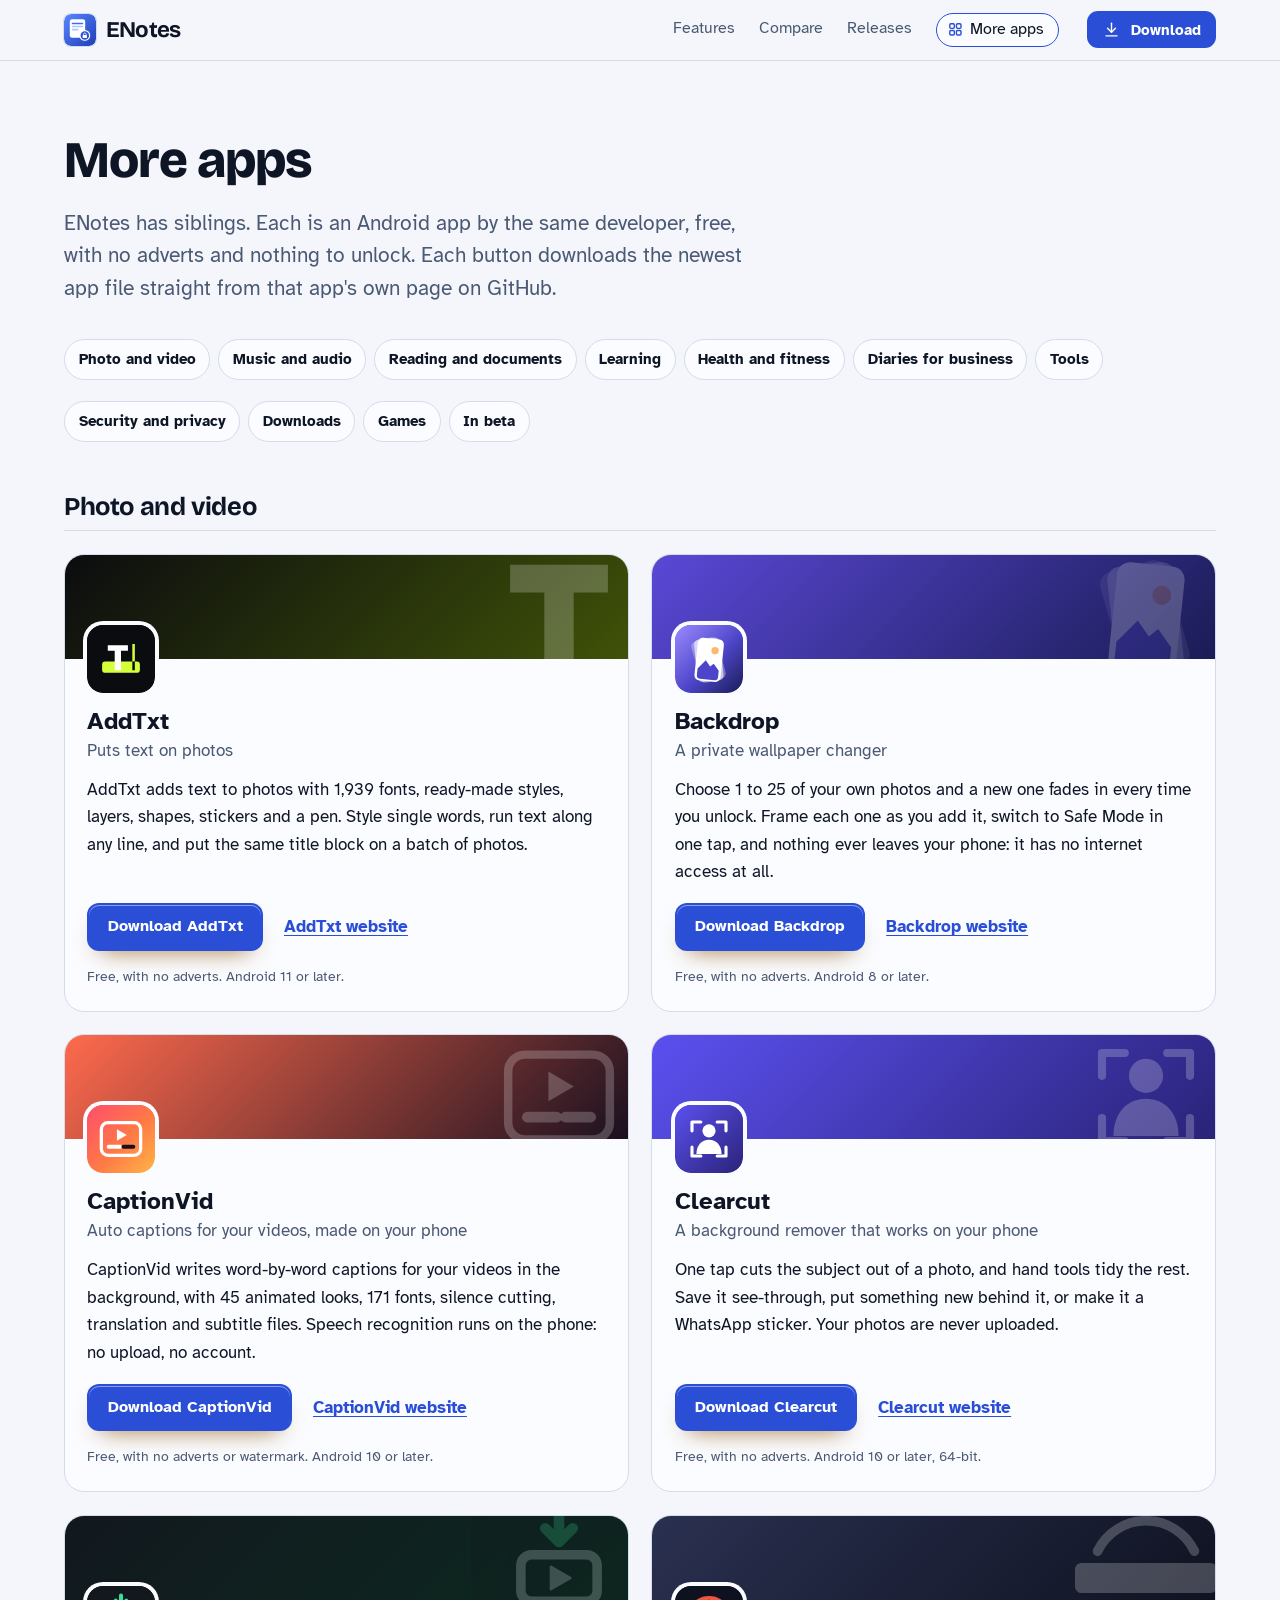
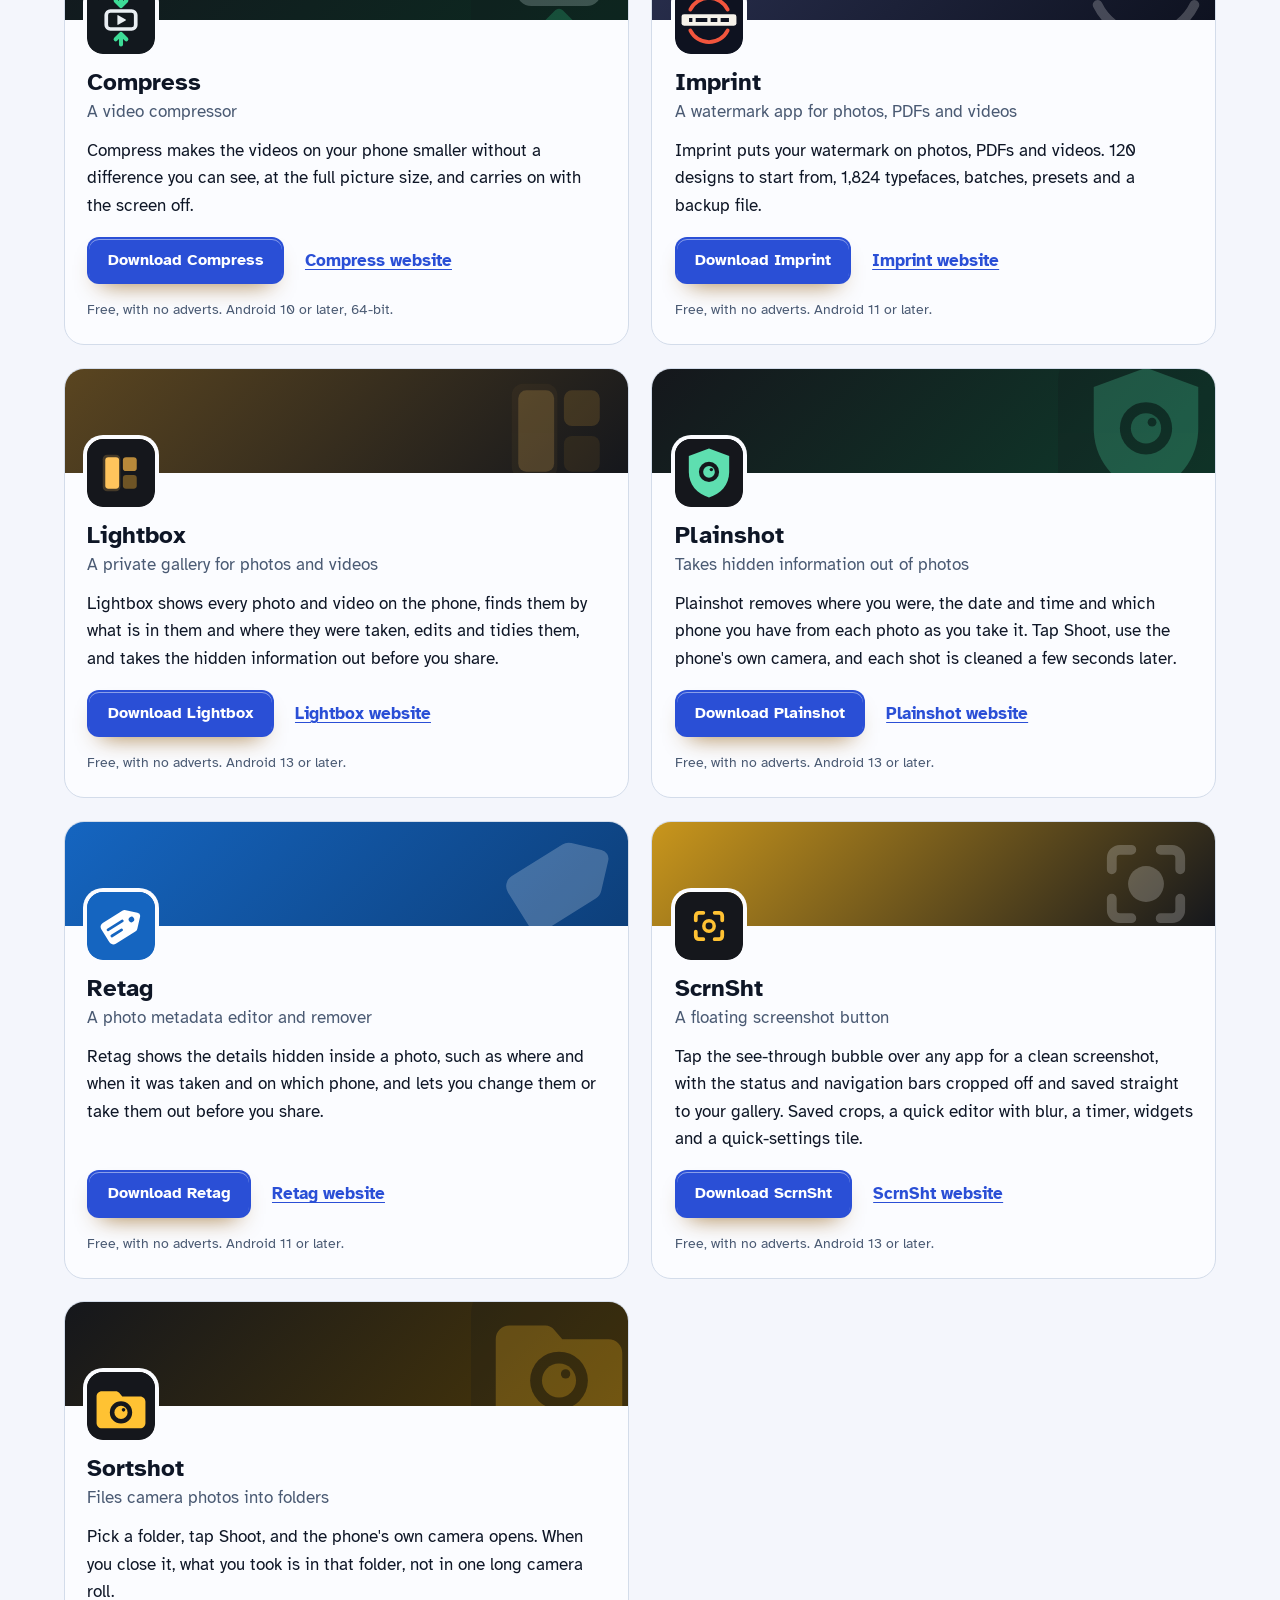
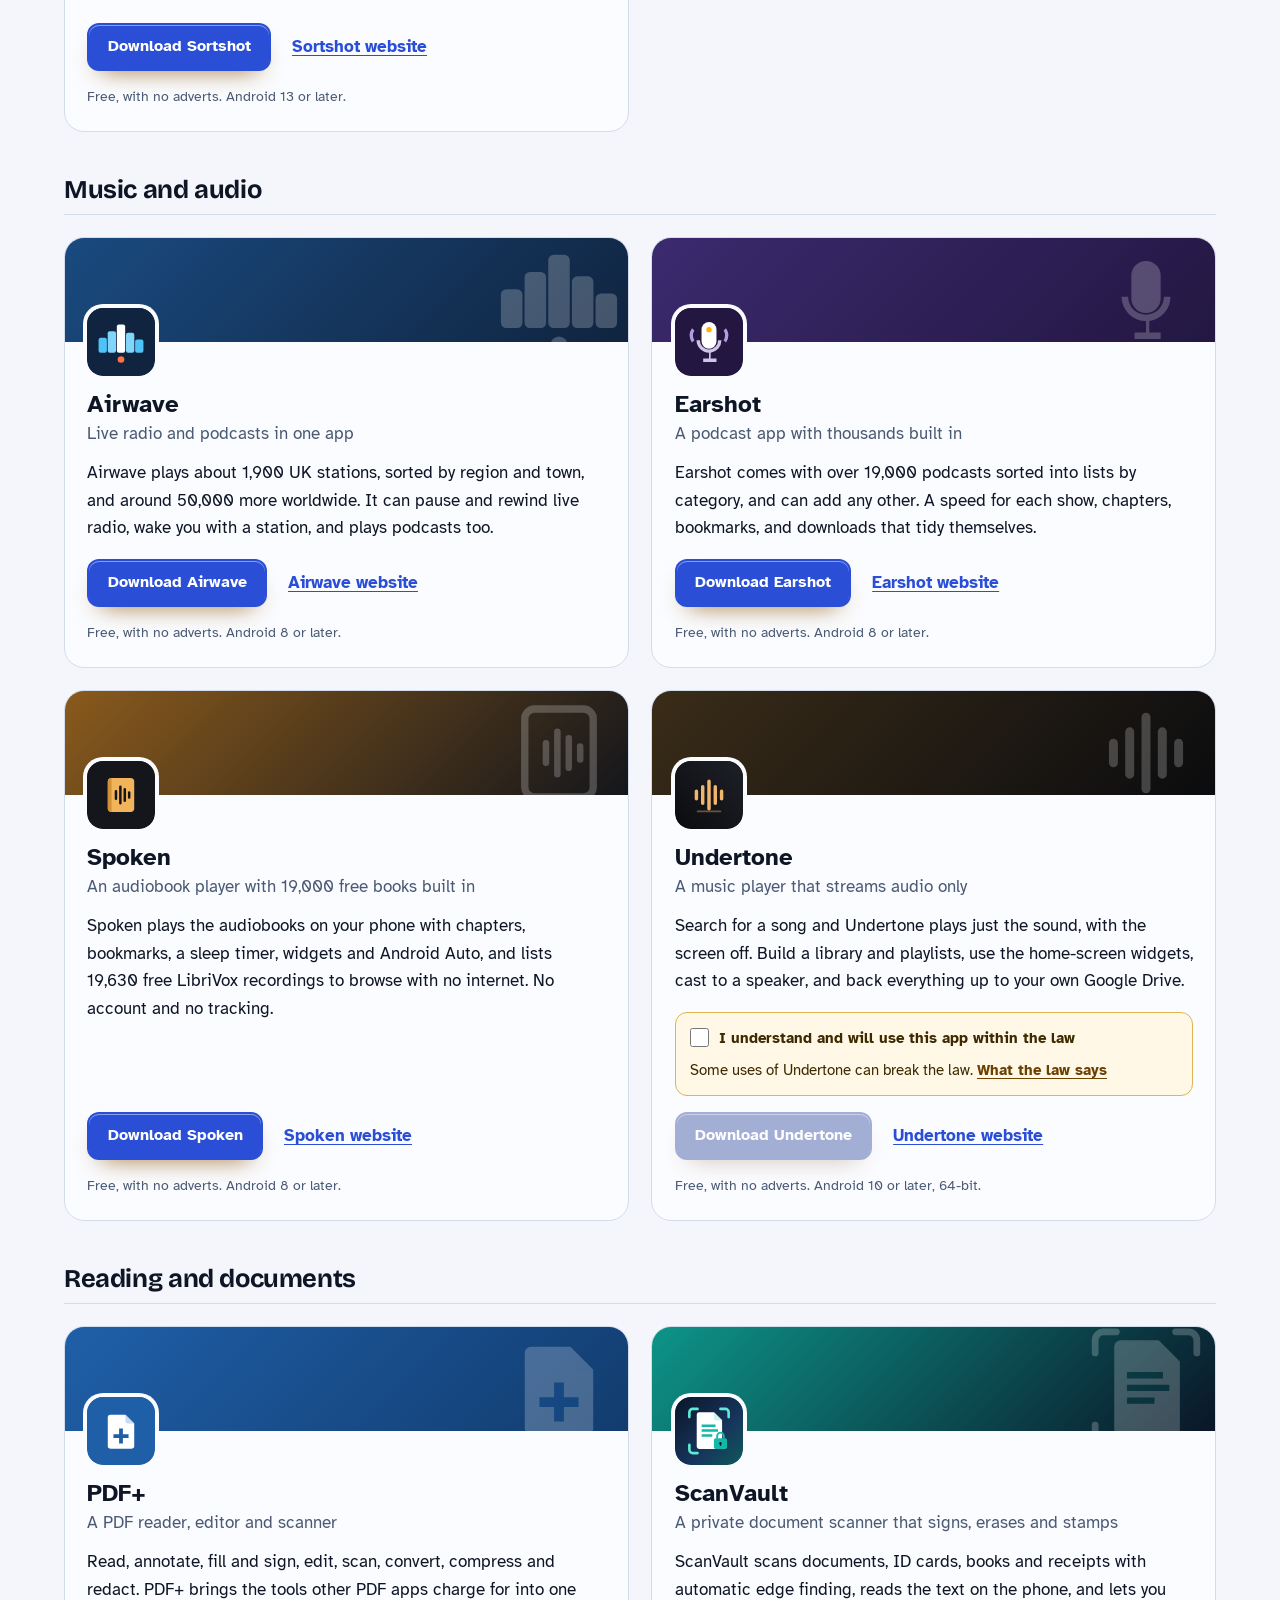
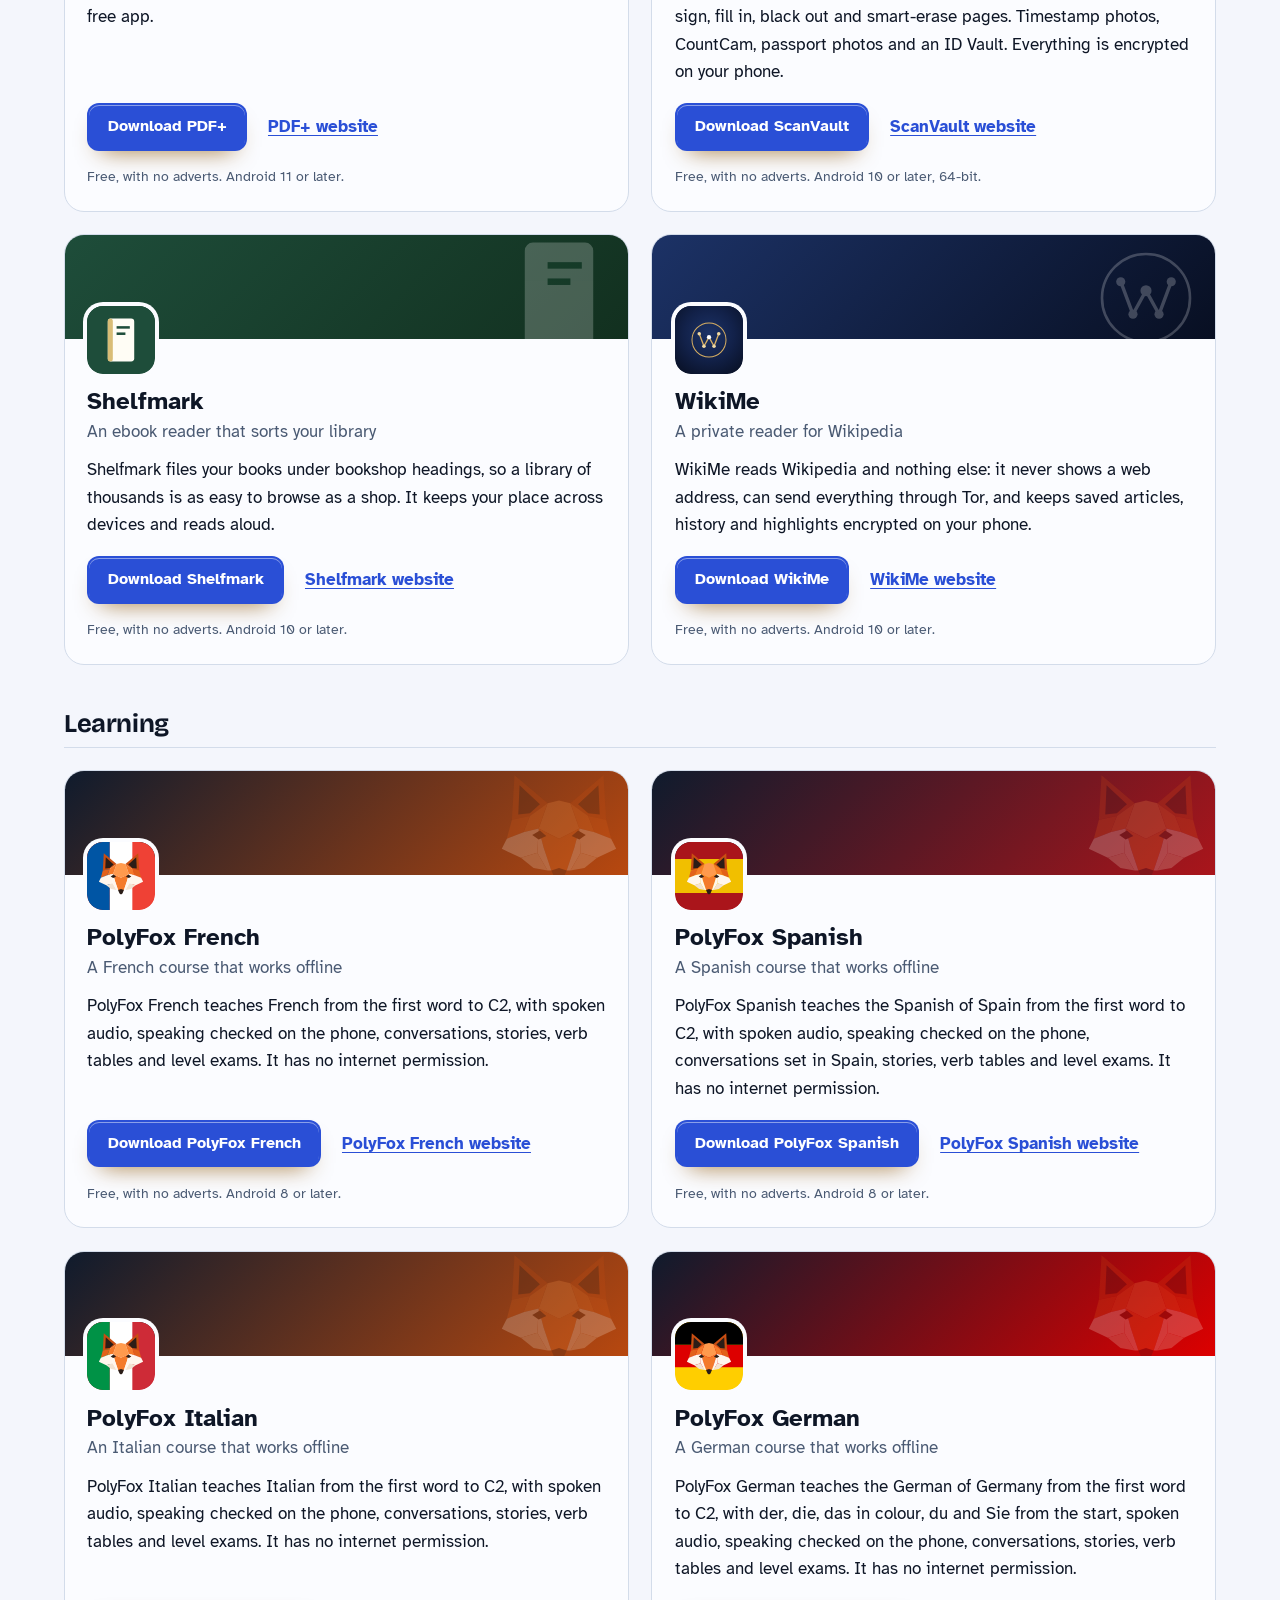
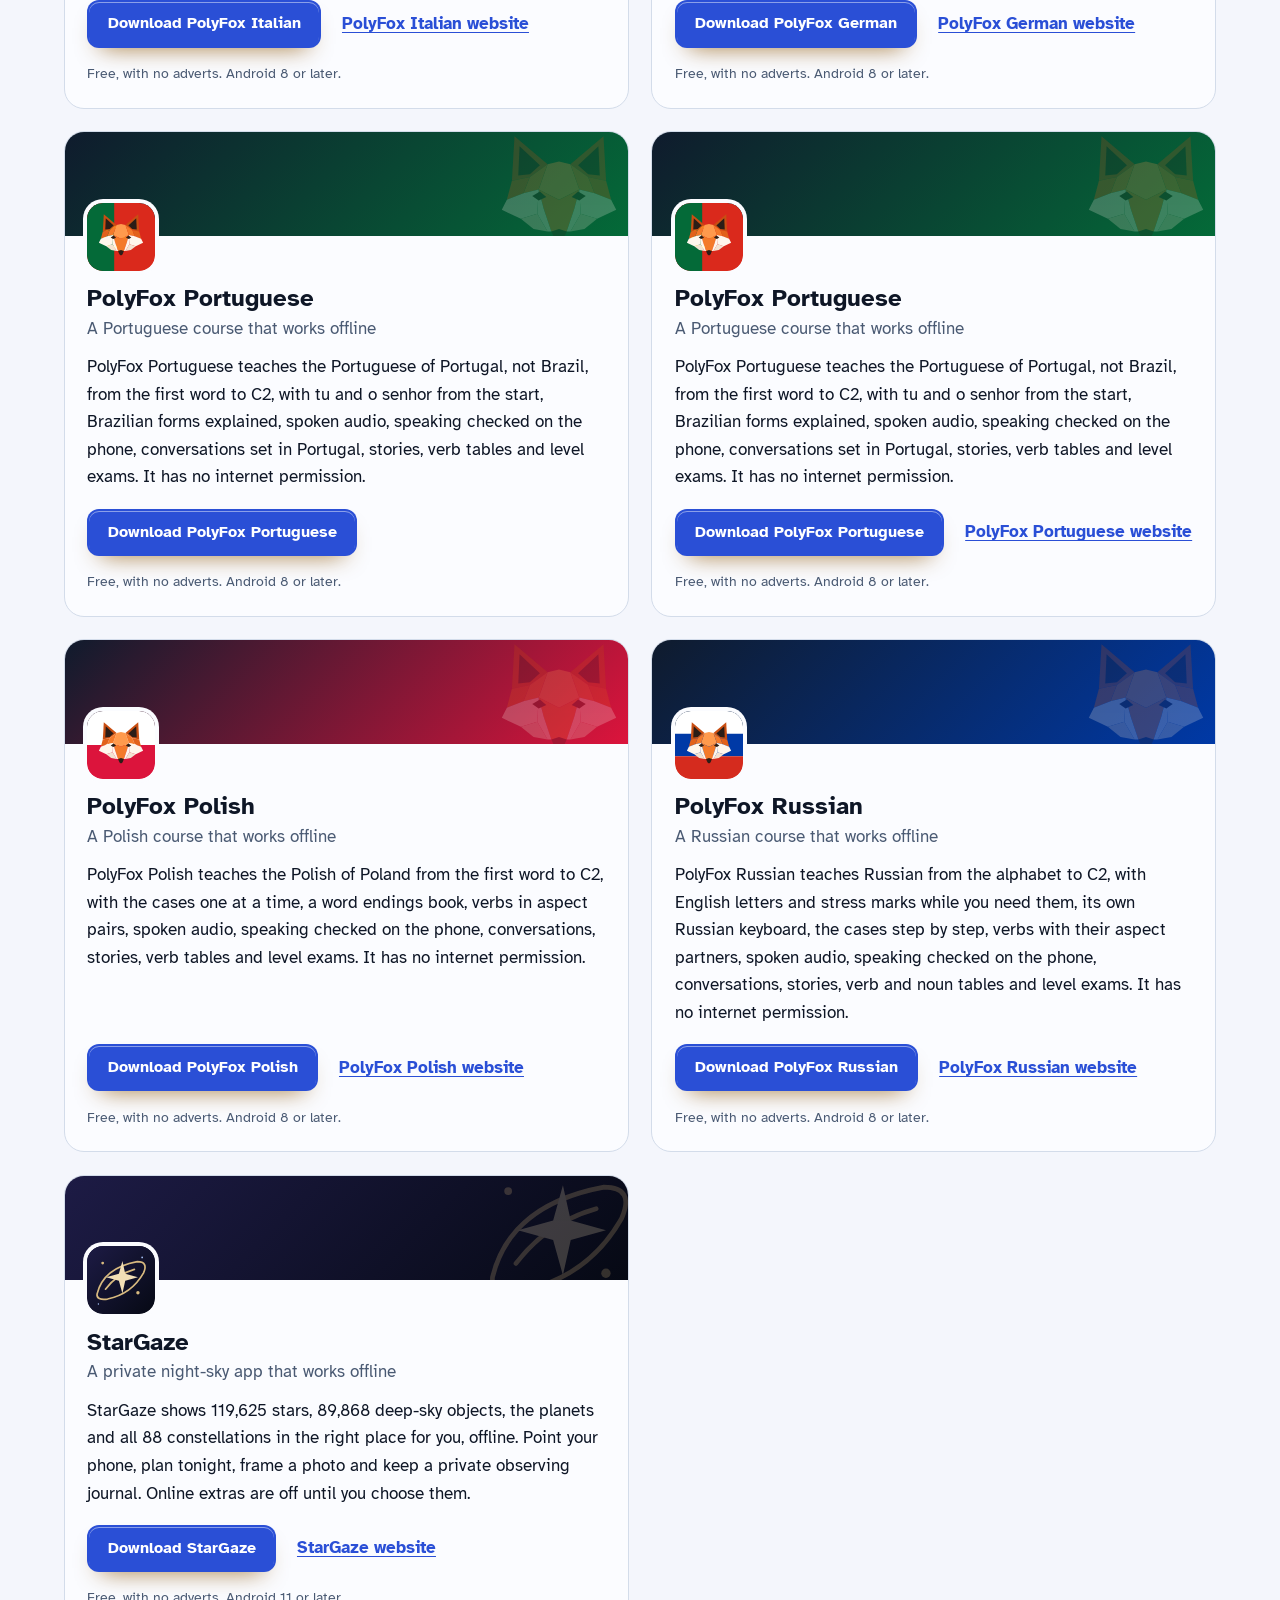
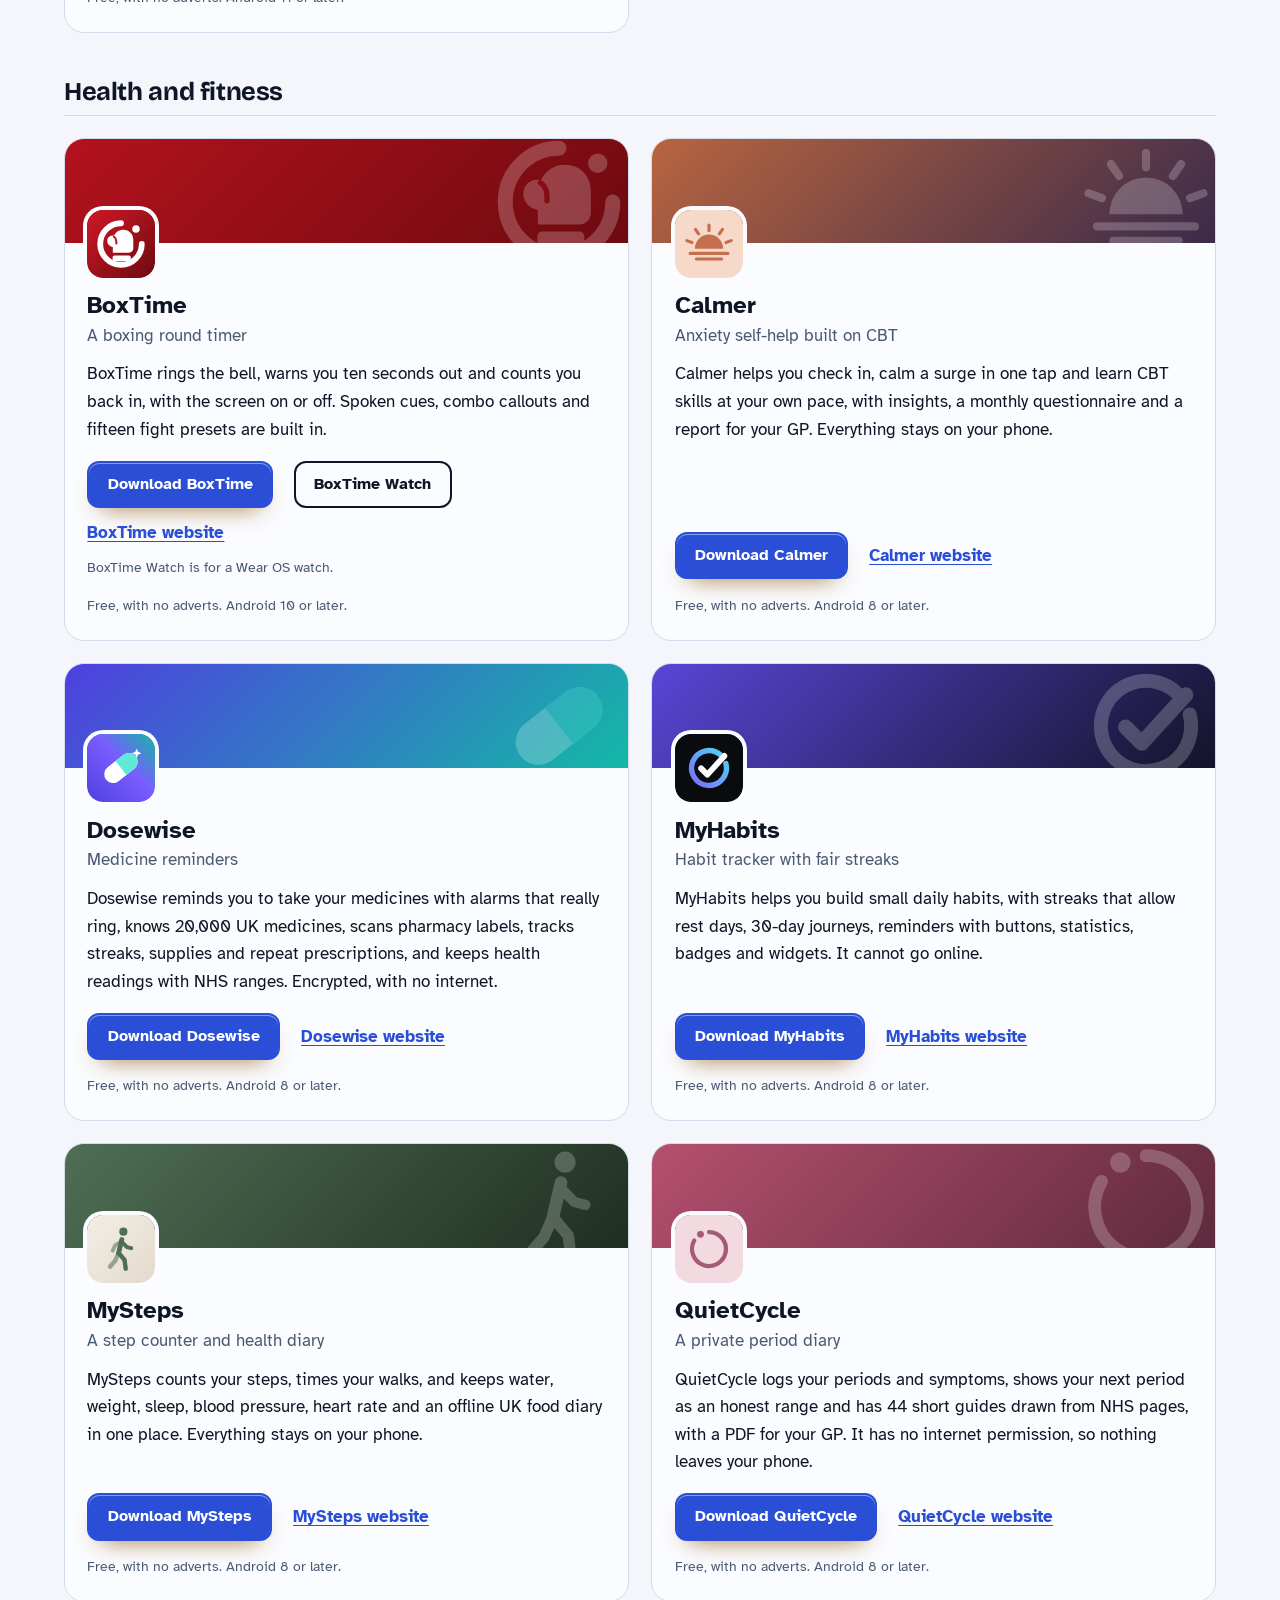
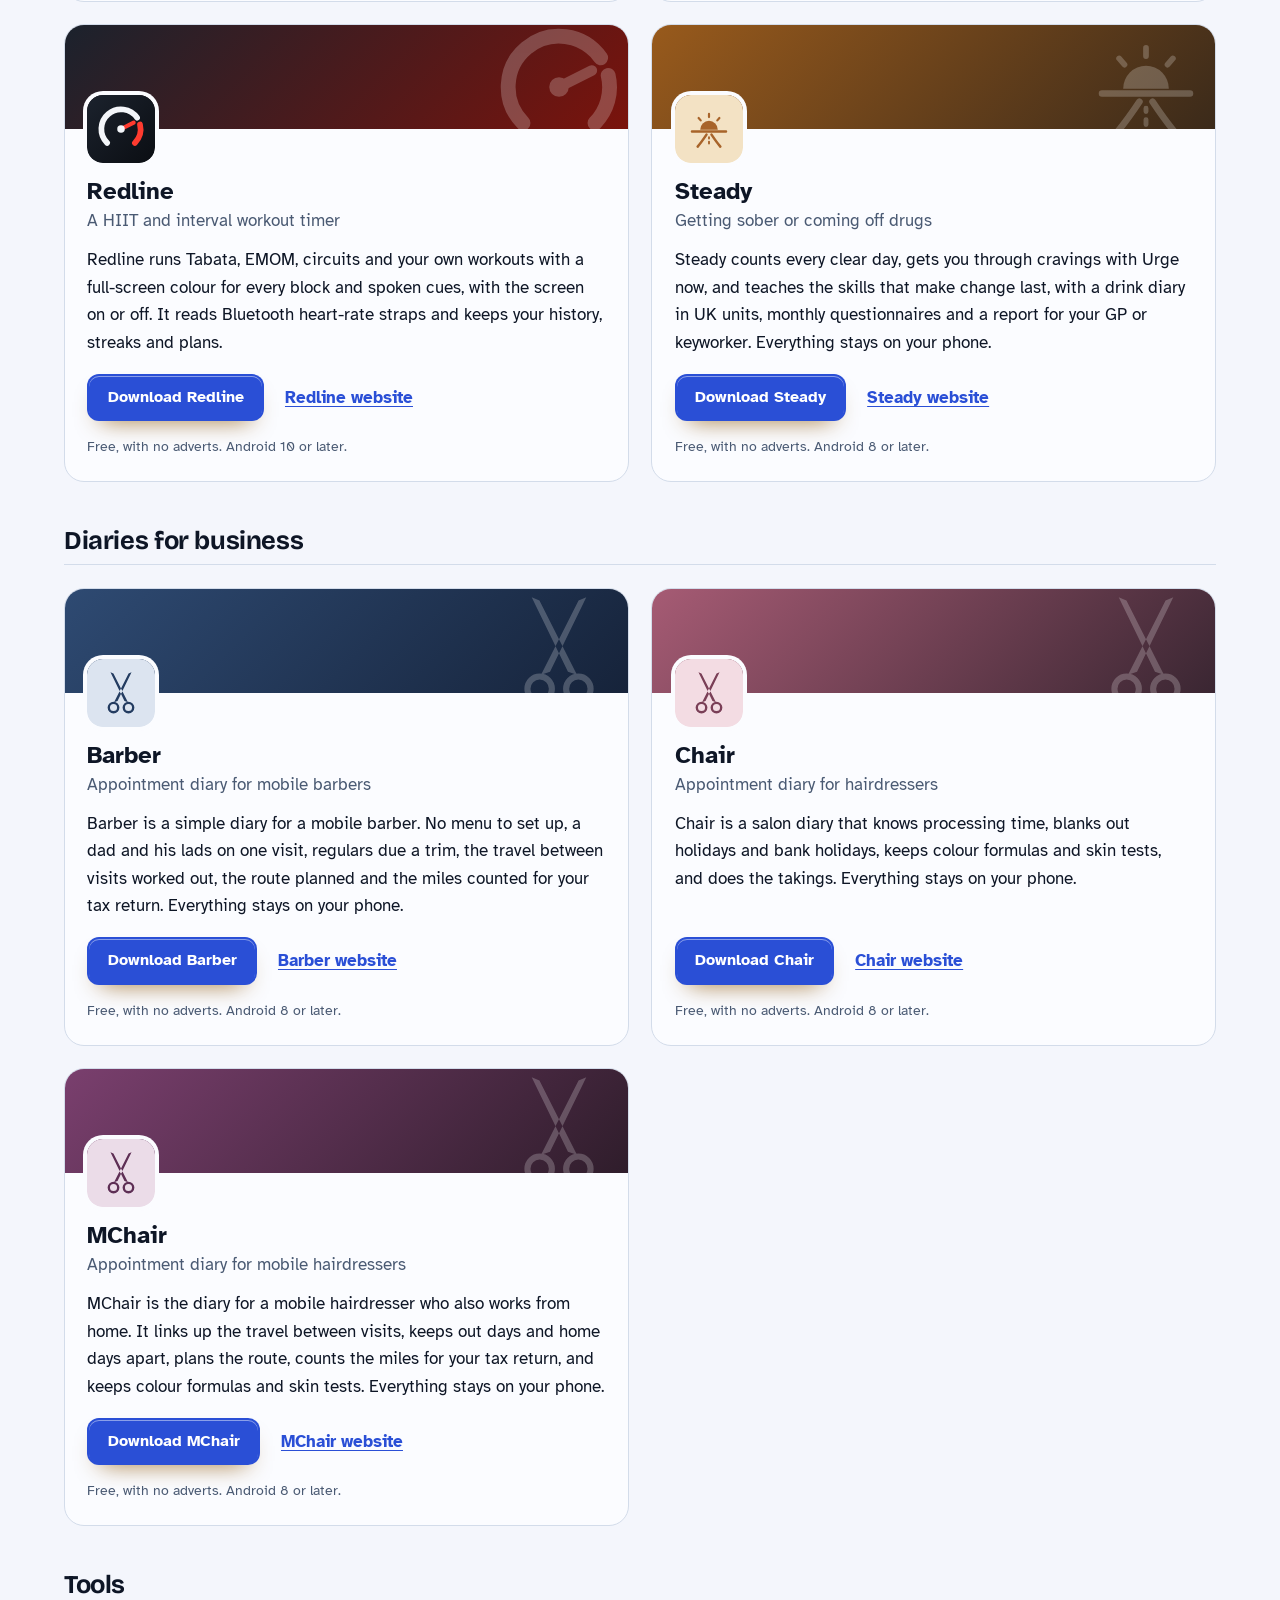
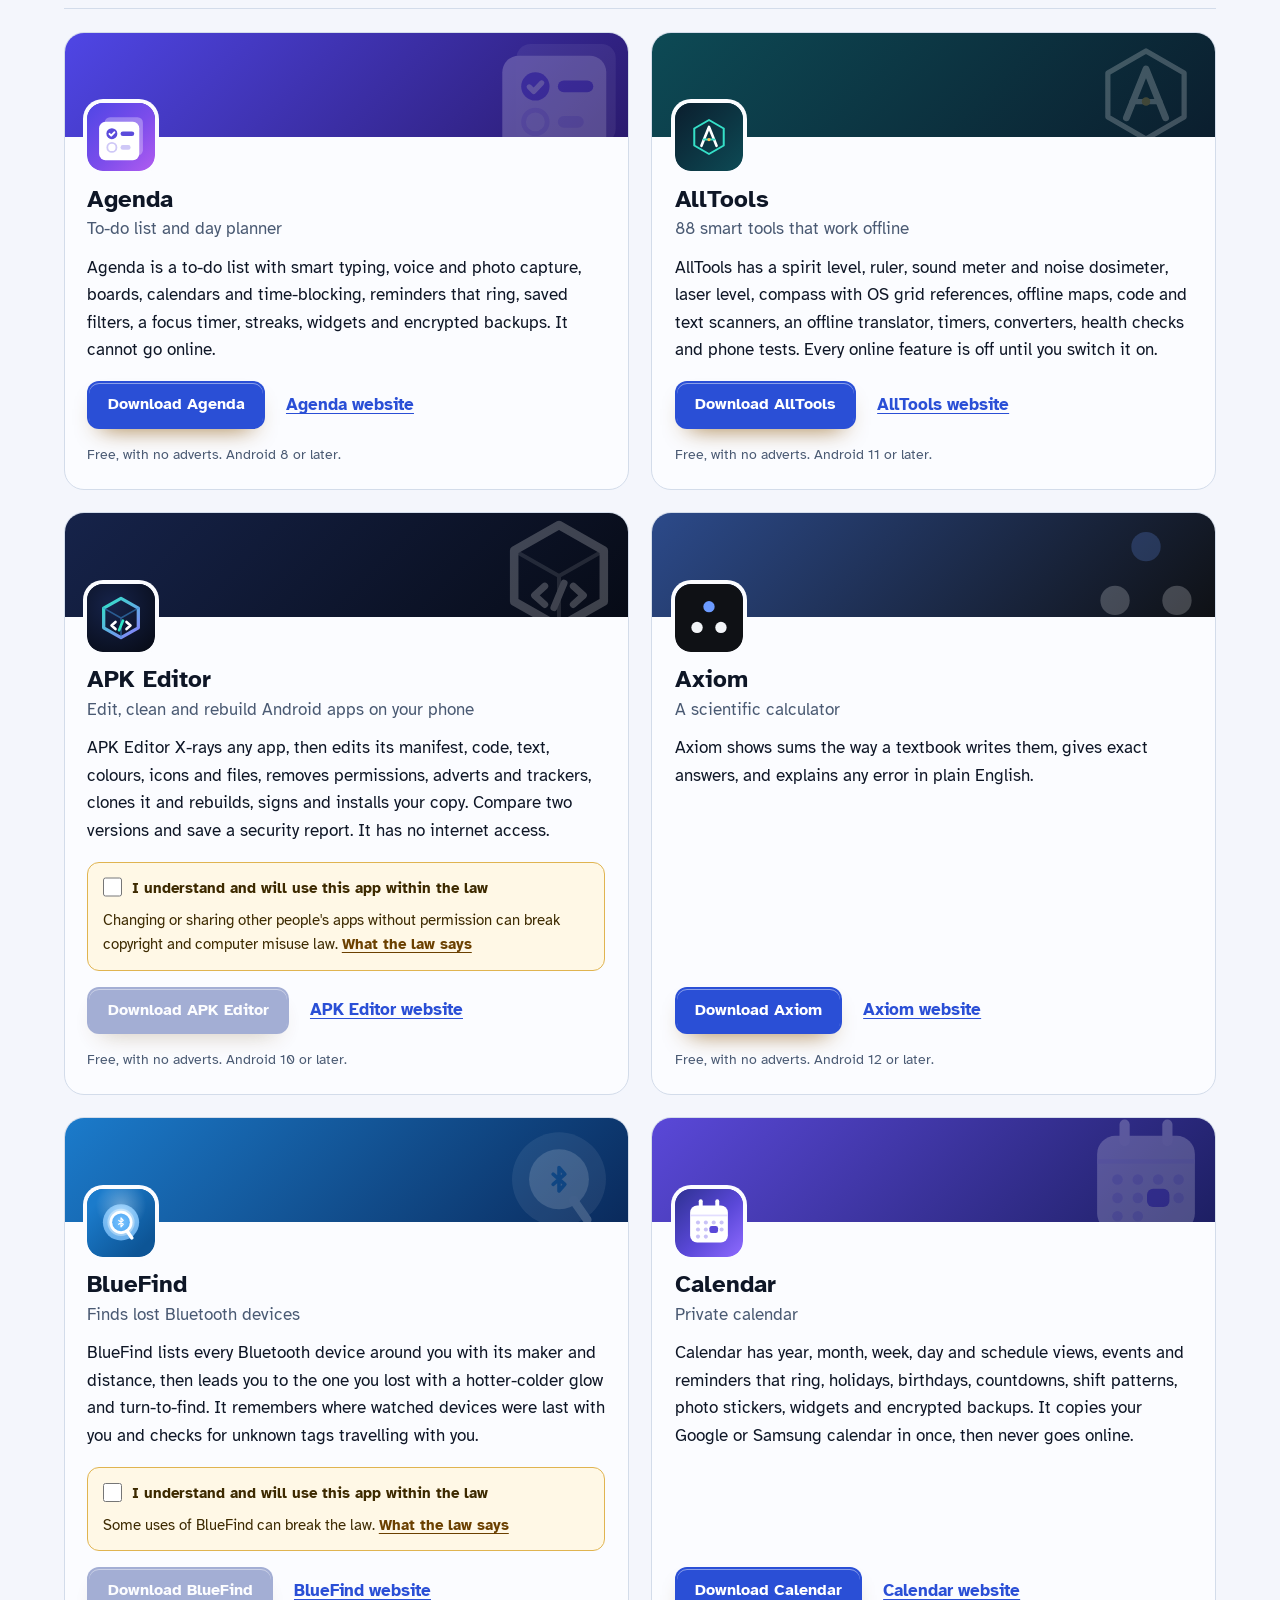
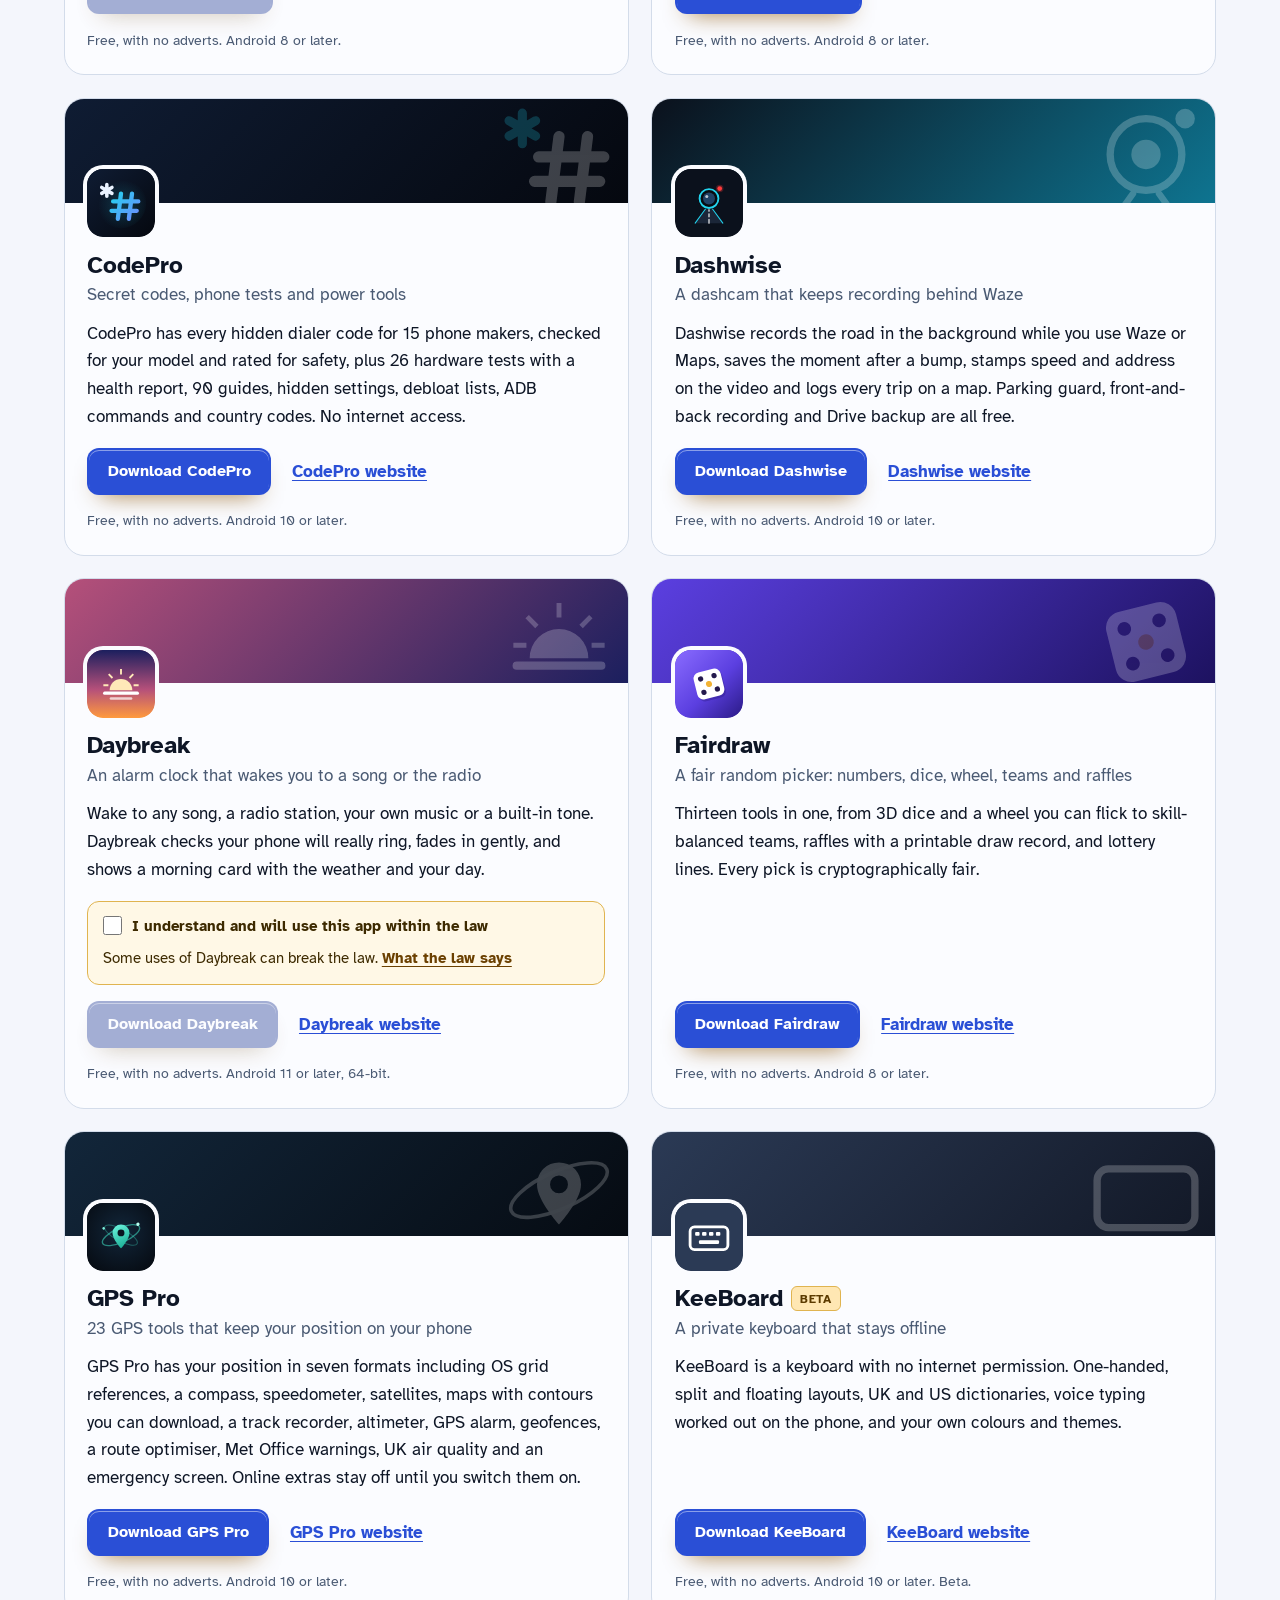
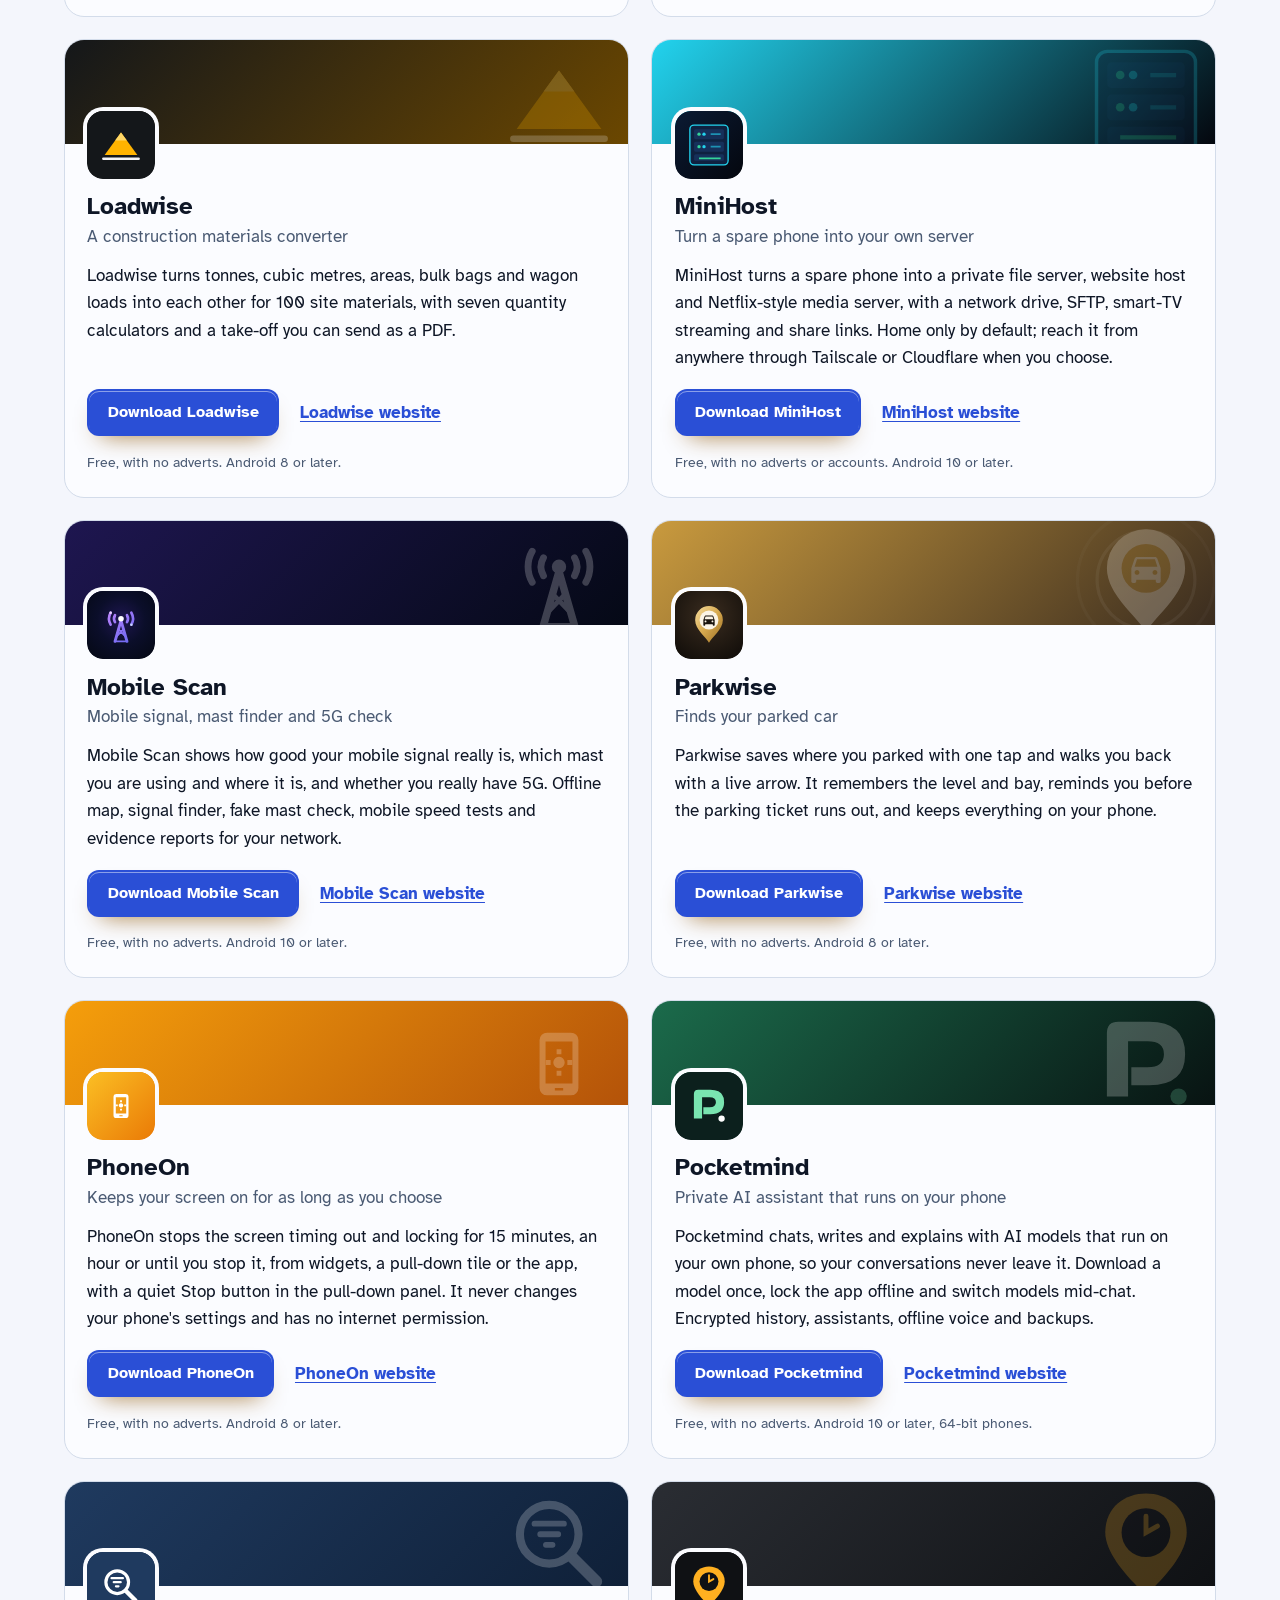
==== commit 93f9b30e: "More apps: add PolyFox Portuguese" ====
--- a/more-apps.html
+++ b/more-apps.html
@@ -4,7 +4,7 @@
 <meta charset="utf-8">
 <meta name="viewport" content="width=device-width, initial-scale=1">
 <title>More free Android apps from the maker of ENotes</title>
-<meta name="description" content="All 95 free Android apps from the maker of ENotes, in one list by category, each with its download and a link to its website.">
+<meta name="description" content="All 96 free Android apps from the maker of ENotes, in one list by category, each with its download and a link to its website.">
 <meta name="author" content="Jonathan Jackson">
 <link rel="canonical" href="https://customgpter.github.io/enotes/more-apps.html">
 <meta name="theme-color" content="#f4f6fc" media="(prefers-color-scheme: light)">
@@ -12,7 +12,7 @@
 <meta property="og:type" content="website">
 <meta property="og:site_name" content="ENotes">
 <meta property="og:title" content="More free Android apps from the maker of ENotes">
-<meta property="og:description" content="All 95 free Android apps from the maker of ENotes, in one list by category, each with its download and a link to its website.">
+<meta property="og:description" content="All 96 free Android apps from the maker of ENotes, in one list by category, each with its download and a link to its website.">
 <meta property="og:url" content="https://customgpter.github.io/enotes/more-apps.html">
 <meta property="og:image" content="https://customgpter.github.io/enotes/assets/og.png">
 <meta property="og:image:width" content="1200">
@@ -26,7 +26,7 @@
 <link rel="preload" href="./assets/fonts/atkinson-hyperlegible-latin-400-normal.woff2" as="font" type="font/woff2" crossorigin>
 <link rel="stylesheet" href="./assets/site.css?v=1">
 <link rel="stylesheet" href="./assets/house.css?v=2">
-<script type="application/ld+json">{"@context":"https://schema.org","@type":"ItemList","name":"Apps from the maker of ENotes","url":"https://customgpter.github.io/enotes/more-apps.html","itemListElement":[{"@type":"ListItem","position":1,"name":"AddTxt","url":"https://customgpter.github.io/addtxt/"},{"@type":"ListItem","position":2,"name":"Backdrop","url":"https://customgpter.github.io/backdrop/"},{"@type":"ListItem","position":3,"name":"CaptionVid","url":"https://customgpter.github.io/captionvid/"},{"@type":"ListItem","position":4,"name":"Clearcut","url":"https://customgpter.github.io/clearcut/"},{"@type":"ListItem","position":5,"name":"Compress","url":"https://customgpter.github.io/compress/"},{"@type":"ListItem","position":6,"name":"Imprint","url":"https://customgpter.github.io/imprint/"},{"@type":"ListItem","position":7,"name":"Lightbox","url":"https://customgpter.github.io/lightbox/"},{"@type":"ListItem","position":8,"name":"Plainshot","url":"https://customgpter.github.io/plainshot/"},{"@type":"ListItem","position":9,"name":"Retag","url":"https://customgpter.github.io/retag/"},{"@type":"ListItem","position":10,"name":"ScrnSht","url":"https://customgpter.github.io/scrnsht/"},{"@type":"ListItem","position":11,"name":"Sortshot","url":"https://customgpter.github.io/sortshot/"},{"@type":"ListItem","position":12,"name":"Airwave","url":"https://customgpter.github.io/airwave/"},{"@type":"ListItem","position":13,"name":"Earshot","url":"https://customgpter.github.io/earshot/"},{"@type":"ListItem","position":14,"name":"Spoken","url":"https://customgpter.github.io/spoken/"},{"@type":"ListItem","position":15,"name":"Undertone","url":"https://customgpter.github.io/undertone/"},{"@type":"ListItem","position":16,"name":"PDF+","url":"https://customgpter.github.io/pdfplus/"},{"@type":"ListItem","position":17,"name":"ScanVault","url":"https://customgpter.github.io/scanvault/"},{"@type":"ListItem","position":18,"name":"Shelfmark","url":"https://customgpter.github.io/shelfmark/"},{"@type":"ListItem","position":19,"name":"WikiMe","url":"https://customgpter.github.io/wikime/"},{"@type":"ListItem","position":20,"name":"PolyFox French","url":"https://customgpter.github.io/polyfox/"},{"@type":"ListItem","position":21,"name":"PolyFox German","url":"https://customgpter.github.io/polyfox-german/"},{"@type":"ListItem","position":22,"name":"PolyFox Polish","url":"https://customgpter.github.io/polyfox-polish/"},{"@type":"ListItem","position":23,"name":"PolyFox Russian","url":"https://customgpter.github.io/polyfox-russian/"},{"@type":"ListItem","position":24,"name":"StarGaze","url":"https://customgpter.github.io/stargaze/"},{"@type":"ListItem","position":25,"name":"BoxTime","url":"https://customgpter.github.io/boxtime/"},{"@type":"ListItem","position":26,"name":"Calmer","url":"https://customgpter.github.io/calmer/"},{"@type":"ListItem","position":27,"name":"Dosewise","url":"https://customgpter.github.io/dosewise/"},{"@type":"ListItem","position":28,"name":"MyHabits","url":"https://customgpter.github.io/myhabits/"},{"@type":"ListItem","position":29,"name":"MySteps","url":"https://customgpter.github.io/mysteps/"},{"@type":"ListItem","position":30,"name":"QuietCycle","url":"https://customgpter.github.io/quietcycle/"},{"@type":"ListItem","position":31,"name":"Redline","url":"https://customgpter.github.io/redline/"},{"@type":"ListItem","position":32,"name":"Steady","url":"https://customgpter.github.io/steady/"},{"@type":"ListItem","position":33,"name":"Barber","url":"https://customgpter.github.io/barber/"},{"@type":"ListItem","position":34,"name":"Chair","url":"https://customgpter.github.io/chair/"},{"@type":"ListItem","position":35,"name":"MChair","url":"https://customgpter.github.io/mchair/"},{"@type":"ListItem","position":36,"name":"Agenda","url":"https://customgpter.github.io/agenda/"},{"@type":"ListItem","position":37,"name":"AllTools","url":"https://customgpter.github.io/alltools/"},{"@type":"ListItem","position":38,"name":"APK Editor","url":"https://customgpter.github.io/apkeditor/"},{"@type":"ListItem","position":39,"name":"Axiom","url":"https://customgpter.github.io/axiom/"},{"@type":"ListItem","position":40,"name":"BlueFind","url":"https://customgpter.github.io/bluefind/"},{"@type":"ListItem","position":41,"name":"Calendar","url":"https://customgpter.github.io/calendar/"},{"@type":"ListItem","position":42,"name":"CodePro","url":"https://customgpter.github.io/codepro/"},{"@type":"ListItem","position":43,"name":"Dashwise","url":"https://customgpter.github.io/dashwise/"},{"@type":"ListItem","position":44,"name":"Daybreak","url":"https://customgpter.github.io/daybreak/"},{"@type":"ListItem","position":45,"name":"Fairdraw","url":"https://customgpter.github.io/fairdraw/"},{"@type":"ListItem","position":46,"name":"GPS Pro","url":"https://customgpter.github.io/gpspro/"},{"@type":"ListItem","position":47,"name":"KeeBoard","url":"https://customgpter.github.io/keeboard/"},{"@type":"ListItem","position":48,"name":"Loadwise","url":"https://customgpter.github.io/loadwise/"},{"@type":"ListItem","position":49,"name":"MiniHost","url":"https://customgpter.github.io/minihost/"},{"@type":"ListItem","position":50,"name":"Mobile Scan","url":"https://customgpter.github.io/mobilescan/"},{"@type":"ListItem","position":51,"name":"Parkwise","url":"https://customgpter.github.io/parkwise/"},{"@type":"ListItem","position":52,"name":"Pocketmind","url":"https://customgpter.github.io/pocketmind/"},{"@type":"ListItem","position":53,"name":"Refine","url":"https://customgpter.github.io/refine/"},{"@type":"ListItem","position":54,"name":"Shiftwise","url":"https://customgpter.github.io/shiftwise/"},{"@type":"ListItem","position":55,"name":"SimpleCalc","url":"https://customgpter.github.io/simplecalc/"},{"@type":"ListItem","position":56,"name":"Skyline","url":"https://customgpter.github.io/skyline/"},{"@type":"ListItem","position":57,"name":"Slipway","url":"https://customgpter.github.io/slipway/"},{"@type":"ListItem","position":58,"name":"Tagger","url":"https://customgpter.github.io/tagger/"},{"@type":"ListItem","position":59,"name":"TotalClean","url":"https://customgpter.github.io/totalclean/"},{"@type":"ListItem","position":60,"name":"TVLink","url":"https://customgpter.github.io/tvlink/"},{"@type":"ListItem","position":61,"name":"Unbox","url":"https://customgpter.github.io/unbox/"},{"@type":"ListItem","position":62,"name":"WhatsKeep","url":"https://customgpter.github.io/whatskeep/"},{"@type":"ListItem","position":63,"name":"WiFi Scan","url":"https://customgpter.github.io/wifiscan/"},{"@type":"ListItem","position":64,"name":"Auditly","url":"https://customgpter.github.io/auditly/"},{"@type":"ListItem","position":65,"name":"Backchannel","url":"https://customgpter.github.io/backchannel/"},{"@type":"ListItem","position":66,"name":"ENotes","url":"https://customgpter.github.io/enotes/"},{"@type":"ListItem","position":67,"name":"FindMe","url":"https://customgpter.github.io/findme/"},{"@type":"ListItem","position":68,"name":"iLock","url":"https://customgpter.github.io/ilock/"},{"@type":"ListItem","position":69,"name":"ImSafe","url":"https://customgpter.github.io/imsafe/"},{"@type":"ListItem","position":70,"name":"IShred","url":"https://customgpter.github.io/ishred/"},{"@type":"ListItem","position":71,"name":"LockBox","url":"https://customgpter.github.io/lockbox/"},{"@type":"ListItem","position":72,"name":"PassVault","url":"https://customgpter.github.io/passvault/"},{"@type":"ListItem","position":73,"name":"SpyFind","url":"https://customgpter.github.io/spyfind/"},{"@type":"ListItem","position":74,"name":"TextWipe","url":"https://customgpter.github.io/textwipe/"},{"@type":"ListItem","position":75,"name":"Tracewire","url":"https://customgpter.github.io/tracewire/"},{"@type":"ListItem","position":76,"name":"Vigil","url":"https://customgpter.github.io/vigil/"},{"@type":"ListItem","position":77,"name":"Grab","url":"https://customgpter.github.io/grab/"},{"@type":"ListItem","position":78,"name":"Swarm","url":"https://customgpter.github.io/swarm/"},{"@type":"ListItem","position":79,"name":"Plane Games","url":"https://customgpter.github.io/plane-games/"},{"@type":"ListItem","position":80,"name":"Ninefold","url":"https://customgpter.github.io/ninefold/"},{"@type":"ListItem","position":81,"name":"Cubewise","url":"https://customgpter.github.io/cubewise/"},{"@type":"ListItem","position":82,"name":"Tilewise","url":"https://customgpter.github.io/tilewise/"},{"@type":"ListItem","position":83,"name":"Letterwise","url":"https://customgpter.github.io/letterwise/"},{"@type":"ListItem","position":84,"name":"Kingside","url":"https://customgpter.github.io/kingside/"},{"@type":"ListItem","position":85,"name":"Deckhand","url":"https://customgpter.github.io/deckhand/"},{"@type":"ListItem","position":86,"name":"SNESForge","url":"https://customgpter.github.io/snesforge/"},{"@type":"ListItem","position":87,"name":"Fame Boy","url":"https://customgpter.github.io/fameboy/"},{"@type":"ListItem","position":88,"name":"PSPPro","url":"https://customgpter.github.io/psppro/"},{"@type":"ListItem","position":89,"name":"MegaGen","url":"https://customgpter.github.io/megagen/"},{"@type":"ListItem","position":90,"name":"QVR","url":"https://customgpter.github.io/qvr/"},{"@type":"ListItem","position":91,"name":"QVR Watch","url":"https://customgpter.github.io/qvr-watch/"},{"@type":"ListItem","position":92,"name":"QVRLite","url":"https://customgpter.github.io/qvrlite/"},{"@type":"ListItem","position":93,"name":"Onionz","url":"https://customgpter.github.io/onionz/"},{"@type":"ListItem","position":94,"name":"OnionzWeb","url":"https://customgpter.github.io/onionzweb/"}]}</script>
+<script type="application/ld+json">{"@context":"https://schema.org","@type":"ItemList","name":"Apps from the maker of ENotes","url":"https://customgpter.github.io/enotes/more-apps.html","itemListElement":[{"@type":"ListItem","position":1,"name":"AddTxt","url":"https://customgpter.github.io/addtxt/"},{"@type":"ListItem","position":2,"name":"Backdrop","url":"https://customgpter.github.io/backdrop/"},{"@type":"ListItem","position":3,"name":"CaptionVid","url":"https://customgpter.github.io/captionvid/"},{"@type":"ListItem","position":4,"name":"Clearcut","url":"https://customgpter.github.io/clearcut/"},{"@type":"ListItem","position":5,"name":"Compress","url":"https://customgpter.github.io/compress/"},{"@type":"ListItem","position":6,"name":"Imprint","url":"https://customgpter.github.io/imprint/"},{"@type":"ListItem","position":7,"name":"Lightbox","url":"https://customgpter.github.io/lightbox/"},{"@type":"ListItem","position":8,"name":"Plainshot","url":"https://customgpter.github.io/plainshot/"},{"@type":"ListItem","position":9,"name":"Retag","url":"https://customgpter.github.io/retag/"},{"@type":"ListItem","position":10,"name":"ScrnSht","url":"https://customgpter.github.io/scrnsht/"},{"@type":"ListItem","position":11,"name":"Sortshot","url":"https://customgpter.github.io/sortshot/"},{"@type":"ListItem","position":12,"name":"Airwave","url":"https://customgpter.github.io/airwave/"},{"@type":"ListItem","position":13,"name":"Earshot","url":"https://customgpter.github.io/earshot/"},{"@type":"ListItem","position":14,"name":"Spoken","url":"https://customgpter.github.io/spoken/"},{"@type":"ListItem","position":15,"name":"Undertone","url":"https://customgpter.github.io/undertone/"},{"@type":"ListItem","position":16,"name":"PDF+","url":"https://customgpter.github.io/pdfplus/"},{"@type":"ListItem","position":17,"name":"ScanVault","url":"https://customgpter.github.io/scanvault/"},{"@type":"ListItem","position":18,"name":"Shelfmark","url":"https://customgpter.github.io/shelfmark/"},{"@type":"ListItem","position":19,"name":"WikiMe","url":"https://customgpter.github.io/wikime/"},{"@type":"ListItem","position":20,"name":"PolyFox French","url":"https://customgpter.github.io/polyfox/"},{"@type":"ListItem","position":21,"name":"PolyFox German","url":"https://customgpter.github.io/polyfox-german/"},{"@type":"ListItem","position":22,"name":"PolyFox Portuguese","url":"https://customgpter.github.io/polyfox-portuguese/"},{"@type":"ListItem","position":23,"name":"PolyFox Polish","url":"https://customgpter.github.io/polyfox-polish/"},{"@type":"ListItem","position":24,"name":"PolyFox Russian","url":"https://customgpter.github.io/polyfox-russian/"},{"@type":"ListItem","position":25,"name":"StarGaze","url":"https://customgpter.github.io/stargaze/"},{"@type":"ListItem","position":26,"name":"BoxTime","url":"https://customgpter.github.io/boxtime/"},{"@type":"ListItem","position":27,"name":"Calmer","url":"https://customgpter.github.io/calmer/"},{"@type":"ListItem","position":28,"name":"Dosewise","url":"https://customgpter.github.io/dosewise/"},{"@type":"ListItem","position":29,"name":"MyHabits","url":"https://customgpter.github.io/myhabits/"},{"@type":"ListItem","position":30,"name":"MySteps","url":"https://customgpter.github.io/mysteps/"},{"@type":"ListItem","position":31,"name":"QuietCycle","url":"https://customgpter.github.io/quietcycle/"},{"@type":"ListItem","position":32,"name":"Redline","url":"https://customgpter.github.io/redline/"},{"@type":"ListItem","position":33,"name":"Steady","url":"https://customgpter.github.io/steady/"},{"@type":"ListItem","position":34,"name":"Barber","url":"https://customgpter.github.io/barber/"},{"@type":"ListItem","position":35,"name":"Chair","url":"https://customgpter.github.io/chair/"},{"@type":"ListItem","position":36,"name":"MChair","url":"https://customgpter.github.io/mchair/"},{"@type":"ListItem","position":37,"name":"Agenda","url":"https://customgpter.github.io/agenda/"},{"@type":"ListItem","position":38,"name":"AllTools","url":"https://customgpter.github.io/alltools/"},{"@type":"ListItem","position":39,"name":"APK Editor","url":"https://customgpter.github.io/apkeditor/"},{"@type":"ListItem","position":40,"name":"Axiom","url":"https://customgpter.github.io/axiom/"},{"@type":"ListItem","position":41,"name":"BlueFind","url":"https://customgpter.github.io/bluefind/"},{"@type":"ListItem","position":42,"name":"Calendar","url":"https://customgpter.github.io/calendar/"},{"@type":"ListItem","position":43,"name":"CodePro","url":"https://customgpter.github.io/codepro/"},{"@type":"ListItem","position":44,"name":"Dashwise","url":"https://customgpter.github.io/dashwise/"},{"@type":"ListItem","position":45,"name":"Daybreak","url":"https://customgpter.github.io/daybreak/"},{"@type":"ListItem","position":46,"name":"Fairdraw","url":"https://customgpter.github.io/fairdraw/"},{"@type":"ListItem","position":47,"name":"GPS Pro","url":"https://customgpter.github.io/gpspro/"},{"@type":"ListItem","position":48,"name":"KeeBoard","url":"https://customgpter.github.io/keeboard/"},{"@type":"ListItem","position":49,"name":"Loadwise","url":"https://customgpter.github.io/loadwise/"},{"@type":"ListItem","position":50,"name":"MiniHost","url":"https://customgpter.github.io/minihost/"},{"@type":"ListItem","position":51,"name":"Mobile Scan","url":"https://customgpter.github.io/mobilescan/"},{"@type":"ListItem","position":52,"name":"Parkwise","url":"https://customgpter.github.io/parkwise/"},{"@type":"ListItem","position":53,"name":"Pocketmind","url":"https://customgpter.github.io/pocketmind/"},{"@type":"ListItem","position":54,"name":"Refine","url":"https://customgpter.github.io/refine/"},{"@type":"ListItem","position":55,"name":"Shiftwise","url":"https://customgpter.github.io/shiftwise/"},{"@type":"ListItem","position":56,"name":"SimpleCalc","url":"https://customgpter.github.io/simplecalc/"},{"@type":"ListItem","position":57,"name":"Skyline","url":"https://customgpter.github.io/skyline/"},{"@type":"ListItem","position":58,"name":"Slipway","url":"https://customgpter.github.io/slipway/"},{"@type":"ListItem","position":59,"name":"Tagger","url":"https://customgpter.github.io/tagger/"},{"@type":"ListItem","position":60,"name":"TotalClean","url":"https://customgpter.github.io/totalclean/"},{"@type":"ListItem","position":61,"name":"TVLink","url":"https://customgpter.github.io/tvlink/"},{"@type":"ListItem","position":62,"name":"Unbox","url":"https://customgpter.github.io/unbox/"},{"@type":"ListItem","position":63,"name":"WhatsKeep","url":"https://customgpter.github.io/whatskeep/"},{"@type":"ListItem","position":64,"name":"WiFi Scan","url":"https://customgpter.github.io/wifiscan/"},{"@type":"ListItem","position":65,"name":"Auditly","url":"https://customgpter.github.io/auditly/"},{"@type":"ListItem","position":66,"name":"Backchannel","url":"https://customgpter.github.io/backchannel/"},{"@type":"ListItem","position":67,"name":"ENotes","url":"https://customgpter.github.io/enotes/"},{"@type":"ListItem","position":68,"name":"FindMe","url":"https://customgpter.github.io/findme/"},{"@type":"ListItem","position":69,"name":"iLock","url":"https://customgpter.github.io/ilock/"},{"@type":"ListItem","position":70,"name":"ImSafe","url":"https://customgpter.github.io/imsafe/"},{"@type":"ListItem","position":71,"name":"IShred","url":"https://customgpter.github.io/ishred/"},{"@type":"ListItem","position":72,"name":"LockBox","url":"https://customgpter.github.io/lockbox/"},{"@type":"ListItem","position":73,"name":"PassVault","url":"https://customgpter.github.io/passvault/"},{"@type":"ListItem","position":74,"name":"SpyFind","url":"https://customgpter.github.io/spyfind/"},{"@type":"ListItem","position":75,"name":"TextWipe","url":"https://customgpter.github.io/textwipe/"},{"@type":"ListItem","position":76,"name":"Tracewire","url":"https://customgpter.github.io/tracewire/"},{"@type":"ListItem","position":77,"name":"Vigil","url":"https://customgpter.github.io/vigil/"},{"@type":"ListItem","position":78,"name":"Grab","url":"https://customgpter.github.io/grab/"},{"@type":"ListItem","position":79,"name":"Swarm","url":"https://customgpter.github.io/swarm/"},{"@type":"ListItem","position":80,"name":"Plane Games","url":"https://customgpter.github.io/plane-games/"},{"@type":"ListItem","position":81,"name":"Ninefold","url":"https://customgpter.github.io/ninefold/"},{"@type":"ListItem","position":82,"name":"Cubewise","url":"https://customgpter.github.io/cubewise/"},{"@type":"ListItem","position":83,"name":"Tilewise","url":"https://customgpter.github.io/tilewise/"},{"@type":"ListItem","position":84,"name":"Letterwise","url":"https://customgpter.github.io/letterwise/"},{"@type":"ListItem","position":85,"name":"Kingside","url":"https://customgpter.github.io/kingside/"},{"@type":"ListItem","position":86,"name":"Deckhand","url":"https://customgpter.github.io/deckhand/"},{"@type":"ListItem","position":87,"name":"SNESForge","url":"https://customgpter.github.io/snesforge/"},{"@type":"ListItem","position":88,"name":"Fame Boy","url":"https://customgpter.github.io/fameboy/"},{"@type":"ListItem","position":89,"name":"PSPPro","url":"https://customgpter.github.io/psppro/"},{"@type":"ListItem","position":90,"name":"MegaGen","url":"https://customgpter.github.io/megagen/"},{"@type":"ListItem","position":91,"name":"QVR","url":"https://customgpter.github.io/qvr/"},{"@type":"ListItem","position":92,"name":"QVR Watch","url":"https://customgpter.github.io/qvr-watch/"},{"@type":"ListItem","position":93,"name":"QVRLite","url":"https://customgpter.github.io/qvrlite/"},{"@type":"ListItem","position":94,"name":"Onionz","url":"https://customgpter.github.io/onionz/"},{"@type":"ListItem","position":95,"name":"OnionzWeb","url":"https://customgpter.github.io/onionzweb/"}]}</script>
 <link rel="stylesheet" href="./assets/apps-list.css?v=1">
 <script src="./assets/apps-list.js?v=1" defer></script>
 </head>
@@ -70,7 +70,7 @@
 <div class="mapps-group" role="group" aria-labelledby="apps-learning"><h2 class="mapps-cat" id="apps-learning">Learning</h2>
 <ul class="mapps"><li class="mapp" style="--b:#0f1b2d;--b2:#b8480f"><div class="mapp-cover" aria-hidden="true"><svg viewBox="0 0 108 108"><polygon fill="#C94E12" points="26.7,17.9 47.0,35.1 36.1,42.9 25.1,45.2"/><polygon fill="#C94E12" points="82.9,45.2 71.9,42.9 61.0,35.1 81.3,17.9"/><polygon fill="#2B1D17" points="29.8,24.1 42.3,35.8 36.1,41.3 29.0,42.1"/><polygon fill="#2B1D17" points="79.0,42.1 71.9,41.3 65.7,35.8 78.2,24.1"/><polygon fill="#FF9A4D" points="54.0,33.5 47.0,35.1 41.5,50.7 54.0,56.9"/><polygon fill="#FF9A4D" points="54.0,56.9 66.5,50.7 61.0,35.1 54.0,33.5"/><polygon fill="#F47A2A" points="47.0,35.1 36.1,42.9 32.2,53.0 41.5,50.7"/><polygon fill="#F47A2A" points="66.5,50.7 75.8,53.0 71.9,42.9 61.0,35.1"/><polygon fill="#E2611A" points="36.1,42.9 25.1,45.2 22.0,56.9 32.2,53.0"/><polygon fill="#E2611A" points="75.8,53.0 86.0,56.9 82.9,45.2 71.9,42.9"/><polygon fill="#FFF6EC" points="32.2,53.0 22.0,56.9 18.9,63.1 30.6,68.6 40.7,65.5 41.5,50.7"/><polygon fill="#FFF6EC" points="66.5,50.7 67.3,65.5 77.4,68.6 89.1,63.1 86.0,56.9 75.8,53.0"/><polygon fill="#F3E3D2" points="30.6,68.6 40.7,65.5 47.0,76.4 38.4,74.8"/><polygon fill="#F3E3D2" points="69.6,74.8 61.0,76.4 67.3,65.5 77.4,68.6"/><polygon fill="#F47A2A" points="41.5,50.7 54.0,56.9 54.0,78.0 49.3,76.4 44.6,62.4"/><polygon fill="#F47A2A" points="63.4,62.4 58.7,76.4 54.0,78.0 54.0,56.9 66.5,50.7"/><polygon fill="#FFF6EC" points="41.5,50.7 44.6,62.4 49.3,76.4 47.0,76.4 40.7,65.5"/><polygon fill="#FFF6EC" points="67.3,65.5 61.0,76.4 58.7,76.4 63.4,62.4 66.5,50.7"/><polygon fill="#2B1D17" points="49.3,76.4 54.0,74.8 58.7,76.4 56.3,81.9 54.0,83.4 51.7,81.9"/><polygon fill="#2B1D17" points="37.6,54.6 42.3,51.8 46.2,55.3 41.5,57.3"/><polygon fill="#2B1D17" points="66.5,57.3 61.8,55.3 65.7,51.8 70.4,54.6"/></svg></div><div class="mapp-body"><svg class="mapp-icon" viewBox="0 0 108 108" aria-hidden="true"><rect width="108" height="108" rx="24" fill="#EF4135"/><path fill="#FFFFFF" d="M36 0H72V108H36Z"/><path fill="#0055A4" d="M24 0H36V108H24A24 24 0 0 1 0 84V24A24 24 0 0 1 24 0Z"/><polygon fill="#C94E12" points="26.7,17.9 47.0,35.1 36.1,42.9 25.1,45.2"/><polygon fill="#C94E12" points="82.9,45.2 71.9,42.9 61.0,35.1 81.3,17.9"/><polygon fill="#2B1D17" points="29.8,24.1 42.3,35.8 36.1,41.3 29.0,42.1"/><polygon fill="#2B1D17" points="79.0,42.1 71.9,41.3 65.7,35.8 78.2,24.1"/><polygon fill="#FF9A4D" points="54.0,33.5 47.0,35.1 41.5,50.7 54.0,56.9"/><polygon fill="#FF9A4D" points="54.0,56.9 66.5,50.7 61.0,35.1 54.0,33.5"/><polygon fill="#F47A2A" points="47.0,35.1 36.1,42.9 32.2,53.0 41.5,50.7"/><polygon fill="#F47A2A" points="66.5,50.7 75.8,53.0 71.9,42.9 61.0,35.1"/><polygon fill="#E2611A" points="36.1,42.9 25.1,45.2 22.0,56.9 32.2,53.0"/><polygon fill="#E2611A" points="75.8,53.0 86.0,56.9 82.9,45.2 71.9,42.9"/><polygon fill="#FFF6EC" points="32.2,53.0 22.0,56.9 18.9,63.1 30.6,68.6 40.7,65.5 41.5,50.7"/><polygon fill="#FFF6EC" points="66.5,50.7 67.3,65.5 77.4,68.6 89.1,63.1 86.0,56.9 75.8,53.0"/><polygon fill="#F3E3D2" points="30.6,68.6 40.7,65.5 47.0,76.4 38.4,74.8"/><polygon fill="#F3E3D2" points="69.6,74.8 61.0,76.4 67.3,65.5 77.4,68.6"/><polygon fill="#F47A2A" points="41.5,50.7 54.0,56.9 54.0,78.0 49.3,76.4 44.6,62.4"/><polygon fill="#F47A2A" points="63.4,62.4 58.7,76.4 54.0,78.0 54.0,56.9 66.5,50.7"/><polygon fill="#FFF6EC" points="41.5,50.7 44.6,62.4 49.3,76.4 47.0,76.4 40.7,65.5"/><polygon fill="#FFF6EC" points="67.3,65.5 61.0,76.4 58.7,76.4 63.4,62.4 66.5,50.7"/><polygon fill="#2B1D17" points="49.3,76.4 54.0,74.8 58.7,76.4 56.3,81.9 54.0,83.4 51.7,81.9"/><polygon fill="#2B1D17" points="37.6,54.6 42.3,51.8 46.2,55.3 41.5,57.3"/><polygon fill="#2B1D17" points="66.5,57.3 61.8,55.3 65.7,51.8 70.4,54.6"/></svg><h3>PolyFox French</h3><p class="mapp-kind">A French course that works offline</p><p class="mapp-say">PolyFox French teaches French from the first word to C2, with spoken audio, speaking checked on the phone, conversations, stories, verb tables and level exams. It has no internet permission.</p><p class="mapp-go"><a class="button" href="https://github.com/CustomGPTer/polyfox/releases/latest/download/PolyFox.apk">Download PolyFox French</a><a class="mapp-site" href="https://customgpter.github.io/polyfox/">PolyFox French website</a></p><p class="mapp-needs">Free, with no adverts. Android 8 or later.</p></div></li><li class="mapp" style="--b:#0f1b2d;--b2:#aa151b"><div class="mapp-cover" aria-hidden="true"><svg viewBox="0 0 108 108"><polygon fill="#C94E12" points="26.7,17.9 47.0,35.1 36.1,42.9 25.1,45.2"/><polygon fill="#C94E12" points="82.9,45.2 71.9,42.9 61.0,35.1 81.3,17.9"/><polygon fill="#2B1D17" points="29.8,24.1 42.3,35.8 36.1,41.3 29.0,42.1"/><polygon fill="#2B1D17" points="79.0,42.1 71.9,41.3 65.7,35.8 78.2,24.1"/><polygon fill="#FF9A4D" points="54.0,33.5 47.0,35.1 41.5,50.7 54.0,56.9"/><polygon fill="#FF9A4D" points="54.0,56.9 66.5,50.7 61.0,35.1 54.0,33.5"/><polygon fill="#F47A2A" points="47.0,35.1 36.1,42.9 32.2,53.0 41.5,50.7"/><polygon fill="#F47A2A" points="66.5,50.7 75.8,53.0 71.9,42.9 61.0,35.1"/><polygon fill="#E2611A" points="36.1,42.9 25.1,45.2 22.0,56.9 32.2,53.0"/><polygon fill="#E2611A" points="75.8,53.0 86.0,56.9 82.9,45.2 71.9,42.9"/><polygon fill="#FFF6EC" points="32.2,53.0 22.0,56.9 18.9,63.1 30.6,68.6 40.7,65.5 41.5,50.7"/><polygon fill="#FFF6EC" points="66.5,50.7 67.3,65.5 77.4,68.6 89.1,63.1 86.0,56.9 75.8,53.0"/><polygon fill="#F3E3D2" points="30.6,68.6 40.7,65.5 47.0,76.4 38.4,74.8"/><polygon fill="#F3E3D2" points="69.6,74.8 61.0,76.4 67.3,65.5 77.4,68.6"/><polygon fill="#F47A2A" points="41.5,50.7 54.0,56.9 54.0,78.0 49.3,76.4 44.6,62.4"/><polygon fill="#F47A2A" points="63.4,62.4 58.7,76.4 54.0,78.0 54.0,56.9 66.5,50.7"/><polygon fill="#FFF6EC" points="41.5,50.7 44.6,62.4 49.3,76.4 47.0,76.4 40.7,65.5"/><polygon fill="#FFF6EC" points="67.3,65.5 61.0,76.4 58.7,76.4 63.4,62.4 66.5,50.7"/><polygon fill="#2B1D17" points="49.3,76.4 54.0,74.8 58.7,76.4 56.3,81.9 54.0,83.4 51.7,81.9"/><polygon fill="#2B1D17" points="37.6,54.6 42.3,51.8 46.2,55.3 41.5,57.3"/><polygon fill="#2B1D17" points="66.5,57.3 61.8,55.3 65.7,51.8 70.4,54.6"/></svg></div><div class="mapp-body"><svg class="mapp-icon" viewBox="0 0 108 108" aria-hidden="true"><rect width="108" height="108" rx="24" fill="#AA151B"/><path fill="#F1BF00" d="M0 27H108V81H0Z"/><polygon fill="#C94E12" points="26.7,17.9 47.0,35.1 36.1,42.9 25.1,45.2"/><polygon fill="#C94E12" points="82.9,45.2 71.9,42.9 61.0,35.1 81.3,17.9"/><polygon fill="#2B1D17" points="29.8,24.1 42.3,35.8 36.1,41.3 29.0,42.1"/><polygon fill="#2B1D17" points="79.0,42.1 71.9,41.3 65.7,35.8 78.2,24.1"/><polygon fill="#FF9A4D" points="54.0,33.5 47.0,35.1 41.5,50.7 54.0,56.9"/><polygon fill="#FF9A4D" points="54.0,56.9 66.5,50.7 61.0,35.1 54.0,33.5"/><polygon fill="#F47A2A" points="47.0,35.1 36.1,42.9 32.2,53.0 41.5,50.7"/><polygon fill="#F47A2A" points="66.5,50.7 75.8,53.0 71.9,42.9 61.0,35.1"/><polygon fill="#E2611A" points="36.1,42.9 25.1,45.2 22.0,56.9 32.2,53.0"/><polygon fill="#E2611A" points="75.8,53.0 86.0,56.9 82.9,45.2 71.9,42.9"/><polygon fill="#FFF6EC" points="32.2,53.0 22.0,56.9 18.9,63.1 30.6,68.6 40.7,65.5 41.5,50.7"/><polygon fill="#FFF6EC" points="66.5,50.7 67.3,65.5 77.4,68.6 89.1,63.1 86.0,56.9 75.8,53.0"/><polygon fill="#F3E3D2" points="30.6,68.6 40.7,65.5 47.0,76.4 38.4,74.8"/><polygon fill="#F3E3D2" points="69.6,74.8 61.0,76.4 67.3,65.5 77.4,68.6"/><polygon fill="#F47A2A" points="41.5,50.7 54.0,56.9 54.0,78.0 49.3,76.4 44.6,62.4"/><polygon fill="#F47A2A" points="63.4,62.4 58.7,76.4 54.0,78.0 54.0,56.9 66.5,50.7"/><polygon fill="#FFF6EC" points="41.5,50.7 44.6,62.4 49.3,76.4 47.0,76.4 40.7,65.5"/><polygon fill="#FFF6EC" points="67.3,65.5 61.0,76.4 58.7,76.4 63.4,62.4 66.5,50.7"/><polygon fill="#2B1D17" points="49.3,76.4 54.0,74.8 58.7,76.4 56.3,81.9 54.0,83.4 51.7,81.9"/><polygon fill="#2B1D17" points="37.6,54.6 42.3,51.8 46.2,55.3 41.5,57.3"/><polygon fill="#2B1D17" points="66.5,57.3 61.8,55.3 65.7,51.8 70.4,54.6"/></svg><h3>PolyFox Spanish</h3><p class="mapp-kind">A Spanish course that works offline</p><p class="mapp-say">PolyFox Spanish teaches the Spanish of Spain from the first word to C2, with spoken audio, speaking checked on the phone, conversations set in Spain, stories, verb tables and level exams. It has no internet permission.</p><p class="mapp-go"><a class="button" href="https://github.com/CustomGPTer/polyfox-spanish/releases/latest/download/PolyFox.apk">Download PolyFox Spanish</a><a class="mapp-site" href="https://customgpter.github.io/polyfox-spanish/">PolyFox Spanish website</a></p><p class="mapp-needs">Free, with no adverts. Android 8 or later.</p></div></li>
 <li class="mapp" style="--b:#0f1b2d;--b2:#b8480f"><div class="mapp-cover" aria-hidden="true"><svg viewBox="0 0 108 108"><polygon fill="#C94E12" points="26.7,17.9 47.0,35.1 36.1,42.9 25.1,45.2"/><polygon fill="#C94E12" points="82.9,45.2 71.9,42.9 61.0,35.1 81.3,17.9"/><polygon fill="#2B1D17" points="29.8,24.1 42.3,35.8 36.1,41.3 29.0,42.1"/><polygon fill="#2B1D17" points="79.0,42.1 71.9,41.3 65.7,35.8 78.2,24.1"/><polygon fill="#FF9A4D" points="54.0,33.5 47.0,35.1 41.5,50.7 54.0,56.9"/><polygon fill="#FF9A4D" points="54.0,56.9 66.5,50.7 61.0,35.1 54.0,33.5"/><polygon fill="#F47A2A" points="47.0,35.1 36.1,42.9 32.2,53.0 41.5,50.7"/><polygon fill="#F47A2A" points="66.5,50.7 75.8,53.0 71.9,42.9 61.0,35.1"/><polygon fill="#E2611A" points="36.1,42.9 25.1,45.2 22.0,56.9 32.2,53.0"/><polygon fill="#E2611A" points="75.8,53.0 86.0,56.9 82.9,45.2 71.9,42.9"/><polygon fill="#FFF6EC" points="32.2,53.0 22.0,56.9 18.9,63.1 30.6,68.6 40.7,65.5 41.5,50.7"/><polygon fill="#FFF6EC" points="66.5,50.7 67.3,65.5 77.4,68.6 89.1,63.1 86.0,56.9 75.8,53.0"/><polygon fill="#F3E3D2" points="30.6,68.6 40.7,65.5 47.0,76.4 38.4,74.8"/><polygon fill="#F3E3D2" points="69.6,74.8 61.0,76.4 67.3,65.5 77.4,68.6"/><polygon fill="#F47A2A" points="41.5,50.7 54.0,56.9 54.0,78.0 49.3,76.4 44.6,62.4"/><polygon fill="#F47A2A" points="63.4,62.4 58.7,76.4 54.0,78.0 54.0,56.9 66.5,50.7"/><polygon fill="#FFF6EC" points="41.5,50.7 44.6,62.4 49.3,76.4 47.0,76.4 40.7,65.5"/><polygon fill="#FFF6EC" points="67.3,65.5 61.0,76.4 58.7,76.4 63.4,62.4 66.5,50.7"/><polygon fill="#2B1D17" points="49.3,76.4 54.0,74.8 58.7,76.4 56.3,81.9 54.0,83.4 51.7,81.9"/><polygon fill="#2B1D17" points="37.6,54.6 42.3,51.8 46.2,55.3 41.5,57.3"/><polygon fill="#2B1D17" points="66.5,57.3 61.8,55.3 65.7,51.8 70.4,54.6"/></svg></div><div class="mapp-body"><svg class="mapp-icon" viewBox="0 0 108 108" aria-hidden="true"><rect width="108" height="108" rx="24" fill="#CE2B37"/><path fill="#FFFFFF" d="M36 0H72V108H36Z"/><path fill="#009246" d="M24 0H36V108H24A24 24 0 0 1 0 84V24A24 24 0 0 1 24 0Z"/><polygon fill="#C94E12" points="26.7,17.9 47.0,35.1 36.1,42.9 25.1,45.2"/><polygon fill="#C94E12" points="82.9,45.2 71.9,42.9 61.0,35.1 81.3,17.9"/><polygon fill="#2B1D17" points="29.8,24.1 42.3,35.8 36.1,41.3 29.0,42.1"/><polygon fill="#2B1D17" points="79.0,42.1 71.9,41.3 65.7,35.8 78.2,24.1"/><polygon fill="#FF9A4D" points="54.0,33.5 47.0,35.1 41.5,50.7 54.0,56.9"/><polygon fill="#FF9A4D" points="54.0,56.9 66.5,50.7 61.0,35.1 54.0,33.5"/><polygon fill="#F47A2A" points="47.0,35.1 36.1,42.9 32.2,53.0 41.5,50.7"/><polygon fill="#F47A2A" points="66.5,50.7 75.8,53.0 71.9,42.9 61.0,35.1"/><polygon fill="#E2611A" points="36.1,42.9 25.1,45.2 22.0,56.9 32.2,53.0"/><polygon fill="#E2611A" points="75.8,53.0 86.0,56.9 82.9,45.2 71.9,42.9"/><polygon fill="#FFF6EC" points="32.2,53.0 22.0,56.9 18.9,63.1 30.6,68.6 40.7,65.5 41.5,50.7"/><polygon fill="#FFF6EC" points="66.5,50.7 67.3,65.5 77.4,68.6 89.1,63.1 86.0,56.9 75.8,53.0"/><polygon fill="#F3E3D2" points="30.6,68.6 40.7,65.5 47.0,76.4 38.4,74.8"/><polygon fill="#F3E3D2" points="69.6,74.8 61.0,76.4 67.3,65.5 77.4,68.6"/><polygon fill="#F47A2A" points="41.5,50.7 54.0,56.9 54.0,78.0 49.3,76.4 44.6,62.4"/><polygon fill="#F47A2A" points="63.4,62.4 58.7,76.4 54.0,78.0 54.0,56.9 66.5,50.7"/><polygon fill="#FFF6EC" points="41.5,50.7 44.6,62.4 49.3,76.4 47.0,76.4 40.7,65.5"/><polygon fill="#FFF6EC" points="67.3,65.5 61.0,76.4 58.7,76.4 63.4,62.4 66.5,50.7"/><polygon fill="#2B1D17" points="49.3,76.4 54.0,74.8 58.7,76.4 56.3,81.9 54.0,83.4 51.7,81.9"/><polygon fill="#2B1D17" points="37.6,54.6 42.3,51.8 46.2,55.3 41.5,57.3"/><polygon fill="#2B1D17" points="66.5,57.3 61.8,55.3 65.7,51.8 70.4,54.6"/></svg><h3>PolyFox Italian</h3><p class="mapp-kind">An Italian course that works offline</p><p class="mapp-say">PolyFox Italian teaches Italian from the first word to C2, with spoken audio, speaking checked on the phone, conversations, stories, verb tables and level exams. It has no internet permission.</p><p class="mapp-go"><a class="button" href="https://github.com/CustomGPTer/polyfox-italian/releases/latest/download/PolyFox-Italian.apk">Download PolyFox Italian</a><a class="mapp-site" href="https://customgpter.github.io/polyfox-italian/">PolyFox Italian website</a></p><p class="mapp-needs">Free, with no adverts. Android 8 or later.</p></div></li>
-<li class="mapp" style="--b:#0f1b2d;--b2:#dd0000"><div class="mapp-cover" aria-hidden="true"><svg viewBox="0 0 108 108"><polygon fill="#C94E12" points="26.7,17.9 47.0,35.1 36.1,42.9 25.1,45.2"/><polygon fill="#C94E12" points="82.9,45.2 71.9,42.9 61.0,35.1 81.3,17.9"/><polygon fill="#2B1D17" points="29.8,24.1 42.3,35.8 36.1,41.3 29.0,42.1"/><polygon fill="#2B1D17" points="79.0,42.1 71.9,41.3 65.7,35.8 78.2,24.1"/><polygon fill="#FF9A4D" points="54.0,33.5 47.0,35.1 41.5,50.7 54.0,56.9"/><polygon fill="#FF9A4D" points="54.0,56.9 66.5,50.7 61.0,35.1 54.0,33.5"/><polygon fill="#F47A2A" points="47.0,35.1 36.1,42.9 32.2,53.0 41.5,50.7"/><polygon fill="#F47A2A" points="66.5,50.7 75.8,53.0 71.9,42.9 61.0,35.1"/><polygon fill="#E2611A" points="36.1,42.9 25.1,45.2 22.0,56.9 32.2,53.0"/><polygon fill="#E2611A" points="75.8,53.0 86.0,56.9 82.9,45.2 71.9,42.9"/><polygon fill="#FFF6EC" points="32.2,53.0 22.0,56.9 18.9,63.1 30.6,68.6 40.7,65.5 41.5,50.7"/><polygon fill="#FFF6EC" points="66.5,50.7 67.3,65.5 77.4,68.6 89.1,63.1 86.0,56.9 75.8,53.0"/><polygon fill="#F3E3D2" points="30.6,68.6 40.7,65.5 47.0,76.4 38.4,74.8"/><polygon fill="#F3E3D2" points="69.6,74.8 61.0,76.4 67.3,65.5 77.4,68.6"/><polygon fill="#F47A2A" points="41.5,50.7 54.0,56.9 54.0,78.0 49.3,76.4 44.6,62.4"/><polygon fill="#F47A2A" points="63.4,62.4 58.7,76.4 54.0,78.0 54.0,56.9 66.5,50.7"/><polygon fill="#FFF6EC" points="41.5,50.7 44.6,62.4 49.3,76.4 47.0,76.4 40.7,65.5"/><polygon fill="#FFF6EC" points="67.3,65.5 61.0,76.4 58.7,76.4 63.4,62.4 66.5,50.7"/><polygon fill="#2B1D17" points="49.3,76.4 54.0,74.8 58.7,76.4 56.3,81.9 54.0,83.4 51.7,81.9"/><polygon fill="#2B1D17" points="37.6,54.6 42.3,51.8 46.2,55.3 41.5,57.3"/><polygon fill="#2B1D17" points="66.5,57.3 61.8,55.3 65.7,51.8 70.4,54.6"/></svg></div><div class="mapp-body"><svg class="mapp-icon" viewBox="0 0 108 108" aria-hidden="true"><rect width="108" height="108" rx="24" fill="#FFCE00"/><path fill="#DD0000" d="M0 36H108V72H0Z"/><path fill="#000000" d="M24 0H84A24 24 0 0 1 108 24V36H0V24A24 24 0 0 1 24 0Z"/><polygon fill="#C94E12" points="26.7,17.9 47.0,35.1 36.1,42.9 25.1,45.2"/><polygon fill="#C94E12" points="82.9,45.2 71.9,42.9 61.0,35.1 81.3,17.9"/><polygon fill="#2B1D17" points="29.8,24.1 42.3,35.8 36.1,41.3 29.0,42.1"/><polygon fill="#2B1D17" points="79.0,42.1 71.9,41.3 65.7,35.8 78.2,24.1"/><polygon fill="#FF9A4D" points="54.0,33.5 47.0,35.1 41.5,50.7 54.0,56.9"/><polygon fill="#FF9A4D" points="54.0,56.9 66.5,50.7 61.0,35.1 54.0,33.5"/><polygon fill="#F47A2A" points="47.0,35.1 36.1,42.9 32.2,53.0 41.5,50.7"/><polygon fill="#F47A2A" points="66.5,50.7 75.8,53.0 71.9,42.9 61.0,35.1"/><polygon fill="#E2611A" points="36.1,42.9 25.1,45.2 22.0,56.9 32.2,53.0"/><polygon fill="#E2611A" points="75.8,53.0 86.0,56.9 82.9,45.2 71.9,42.9"/><polygon fill="#FFF6EC" points="32.2,53.0 22.0,56.9 18.9,63.1 30.6,68.6 40.7,65.5 41.5,50.7"/><polygon fill="#FFF6EC" points="66.5,50.7 67.3,65.5 77.4,68.6 89.1,63.1 86.0,56.9 75.8,53.0"/><polygon fill="#F3E3D2" points="30.6,68.6 40.7,65.5 47.0,76.4 38.4,74.8"/><polygon fill="#F3E3D2" points="69.6,74.8 61.0,76.4 67.3,65.5 77.4,68.6"/><polygon fill="#F47A2A" points="41.5,50.7 54.0,56.9 54.0,78.0 49.3,76.4 44.6,62.4"/><polygon fill="#F47A2A" points="63.4,62.4 58.7,76.4 54.0,78.0 54.0,56.9 66.5,50.7"/><polygon fill="#FFF6EC" points="41.5,50.7 44.6,62.4 49.3,76.4 47.0,76.4 40.7,65.5"/><polygon fill="#FFF6EC" points="67.3,65.5 61.0,76.4 58.7,76.4 63.4,62.4 66.5,50.7"/><polygon fill="#2B1D17" points="49.3,76.4 54.0,74.8 58.7,76.4 56.3,81.9 54.0,83.4 51.7,81.9"/><polygon fill="#2B1D17" points="37.6,54.6 42.3,51.8 46.2,55.3 41.5,57.3"/><polygon fill="#2B1D17" points="66.5,57.3 61.8,55.3 65.7,51.8 70.4,54.6"/></svg><h3>PolyFox German</h3><p class="mapp-kind">A German course that works offline</p><p class="mapp-say">PolyFox German teaches the German of Germany from the first word to C2, with der, die, das in colour, du and Sie from the start, spoken audio, speaking checked on the phone, conversations, stories, verb tables and level exams. It has no internet permission.</p><p class="mapp-go"><a class="button" href="https://github.com/CustomGPTer/polyfox-german/releases/latest/download/PolyFoxGerman.apk">Download PolyFox German</a><a class="mapp-site" href="https://customgpter.github.io/polyfox-german/">PolyFox German website</a></p><p class="mapp-needs">Free, with no adverts. Android 8 or later.</p></div></li><li class="mapp" style="--b:#0f1b2d;--b2:#046a38"><div class="mapp-cover" aria-hidden="true"><svg viewBox="0 0 108 108"><polygon fill="#C94E12" points="26.7,17.9 47.0,35.1 36.1,42.9 25.1,45.2"/><polygon fill="#C94E12" points="82.9,45.2 71.9,42.9 61.0,35.1 81.3,17.9"/><polygon fill="#2B1D17" points="29.8,24.1 42.3,35.8 36.1,41.3 29.0,42.1"/><polygon fill="#2B1D17" points="79.0,42.1 71.9,41.3 65.7,35.8 78.2,24.1"/><polygon fill="#FF9A4D" points="54.0,33.5 47.0,35.1 41.5,50.7 54.0,56.9"/><polygon fill="#FF9A4D" points="54.0,56.9 66.5,50.7 61.0,35.1 54.0,33.5"/><polygon fill="#F47A2A" points="47.0,35.1 36.1,42.9 32.2,53.0 41.5,50.7"/><polygon fill="#F47A2A" points="66.5,50.7 75.8,53.0 71.9,42.9 61.0,35.1"/><polygon fill="#E2611A" points="36.1,42.9 25.1,45.2 22.0,56.9 32.2,53.0"/><polygon fill="#E2611A" points="75.8,53.0 86.0,56.9 82.9,45.2 71.9,42.9"/><polygon fill="#FFF6EC" points="32.2,53.0 22.0,56.9 18.9,63.1 30.6,68.6 40.7,65.5 41.5,50.7"/><polygon fill="#FFF6EC" points="66.5,50.7 67.3,65.5 77.4,68.6 89.1,63.1 86.0,56.9 75.8,53.0"/><polygon fill="#F3E3D2" points="30.6,68.6 40.7,65.5 47.0,76.4 38.4,74.8"/><polygon fill="#F3E3D2" points="69.6,74.8 61.0,76.4 67.3,65.5 77.4,68.6"/><polygon fill="#F47A2A" points="41.5,50.7 54.0,56.9 54.0,78.0 49.3,76.4 44.6,62.4"/><polygon fill="#F47A2A" points="63.4,62.4 58.7,76.4 54.0,78.0 54.0,56.9 66.5,50.7"/><polygon fill="#FFF6EC" points="41.5,50.7 44.6,62.4 49.3,76.4 47.0,76.4 40.7,65.5"/><polygon fill="#FFF6EC" points="67.3,65.5 61.0,76.4 58.7,76.4 63.4,62.4 66.5,50.7"/><polygon fill="#2B1D17" points="49.3,76.4 54.0,74.8 58.7,76.4 56.3,81.9 54.0,83.4 51.7,81.9"/><polygon fill="#2B1D17" points="37.6,54.6 42.3,51.8 46.2,55.3 41.5,57.3"/><polygon fill="#2B1D17" points="66.5,57.3 61.8,55.3 65.7,51.8 70.4,54.6"/></svg></div><div class="mapp-body"><svg class="mapp-icon" viewBox="0 0 108 108" aria-hidden="true"><rect width="108" height="108" rx="24" fill="#DA291C"/><path fill="#046A38" d="M24 0H43.2V108H24A24 24 0 0 1 0 84V24A24 24 0 0 1 24 0Z"/><circle cx="43.2" cy="54" r="16" fill="none" stroke="#FFD100" stroke-width="3.2"/><polygon fill="#C94E12" points="26.7,17.9 47.0,35.1 36.1,42.9 25.1,45.2"/><polygon fill="#C94E12" points="82.9,45.2 71.9,42.9 61.0,35.1 81.3,17.9"/><polygon fill="#2B1D17" points="29.8,24.1 42.3,35.8 36.1,41.3 29.0,42.1"/><polygon fill="#2B1D17" points="79.0,42.1 71.9,41.3 65.7,35.8 78.2,24.1"/><polygon fill="#FF9A4D" points="54.0,33.5 47.0,35.1 41.5,50.7 54.0,56.9"/><polygon fill="#FF9A4D" points="54.0,56.9 66.5,50.7 61.0,35.1 54.0,33.5"/><polygon fill="#F47A2A" points="47.0,35.1 36.1,42.9 32.2,53.0 41.5,50.7"/><polygon fill="#F47A2A" points="66.5,50.7 75.8,53.0 71.9,42.9 61.0,35.1"/><polygon fill="#E2611A" points="36.1,42.9 25.1,45.2 22.0,56.9 32.2,53.0"/><polygon fill="#E2611A" points="75.8,53.0 86.0,56.9 82.9,45.2 71.9,42.9"/><polygon fill="#FFF6EC" points="32.2,53.0 22.0,56.9 18.9,63.1 30.6,68.6 40.7,65.5 41.5,50.7"/><polygon fill="#FFF6EC" points="66.5,50.7 67.3,65.5 77.4,68.6 89.1,63.1 86.0,56.9 75.8,53.0"/><polygon fill="#F3E3D2" points="30.6,68.6 40.7,65.5 47.0,76.4 38.4,74.8"/><polygon fill="#F3E3D2" points="69.6,74.8 61.0,76.4 67.3,65.5 77.4,68.6"/><polygon fill="#F47A2A" points="41.5,50.7 54.0,56.9 54.0,78.0 49.3,76.4 44.6,62.4"/><polygon fill="#F47A2A" points="63.4,62.4 58.7,76.4 54.0,78.0 54.0,56.9 66.5,50.7"/><polygon fill="#FFF6EC" points="41.5,50.7 44.6,62.4 49.3,76.4 47.0,76.4 40.7,65.5"/><polygon fill="#FFF6EC" points="67.3,65.5 61.0,76.4 58.7,76.4 63.4,62.4 66.5,50.7"/><polygon fill="#2B1D17" points="49.3,76.4 54.0,74.8 58.7,76.4 56.3,81.9 54.0,83.4 51.7,81.9"/><polygon fill="#2B1D17" points="37.6,54.6 42.3,51.8 46.2,55.3 41.5,57.3"/><polygon fill="#2B1D17" points="66.5,57.3 61.8,55.3 65.7,51.8 70.4,54.6"/></svg><h3>PolyFox Portuguese</h3><p class="mapp-kind">A Portuguese course that works offline</p><p class="mapp-say">PolyFox Portuguese teaches the Portuguese of Portugal, not Brazil, from the first word to C2, with tu and o senhor from the start, Brazilian forms explained, spoken audio, speaking checked on the phone, conversations set in Portugal, stories, verb tables and level exams. It has no internet permission.</p><p class="mapp-go"><a class="button" href="https://github.com/CustomGPTer/polyfox-portuguese/releases/latest/download/PolyFoxPortuguese.apk">Download PolyFox Portuguese</a></p><p class="mapp-needs">Free, with no adverts. Android 8 or later.</p></div></li><li class="mapp" style="--b:#0f1b2d;--b2:#dc143c"><div class="mapp-cover" aria-hidden="true"><svg viewBox="0 0 108 108"><polygon fill="#C94E12" points="26.7,17.9 47.0,35.1 36.1,42.9 25.1,45.2"/><polygon fill="#C94E12" points="82.9,45.2 71.9,42.9 61.0,35.1 81.3,17.9"/><polygon fill="#2B1D17" points="29.8,24.1 42.3,35.8 36.1,41.3 29.0,42.1"/><polygon fill="#2B1D17" points="79.0,42.1 71.9,41.3 65.7,35.8 78.2,24.1"/><polygon fill="#FF9A4D" points="54.0,33.5 47.0,35.1 41.5,50.7 54.0,56.9"/><polygon fill="#FF9A4D" points="54.0,56.9 66.5,50.7 61.0,35.1 54.0,33.5"/><polygon fill="#F47A2A" points="47.0,35.1 36.1,42.9 32.2,53.0 41.5,50.7"/><polygon fill="#F47A2A" points="66.5,50.7 75.8,53.0 71.9,42.9 61.0,35.1"/><polygon fill="#E2611A" points="36.1,42.9 25.1,45.2 22.0,56.9 32.2,53.0"/><polygon fill="#E2611A" points="75.8,53.0 86.0,56.9 82.9,45.2 71.9,42.9"/><polygon fill="#FFF6EC" points="32.2,53.0 22.0,56.9 18.9,63.1 30.6,68.6 40.7,65.5 41.5,50.7"/><polygon fill="#FFF6EC" points="66.5,50.7 67.3,65.5 77.4,68.6 89.1,63.1 86.0,56.9 75.8,53.0"/><polygon fill="#F3E3D2" points="30.6,68.6 40.7,65.5 47.0,76.4 38.4,74.8"/><polygon fill="#F3E3D2" points="69.6,74.8 61.0,76.4 67.3,65.5 77.4,68.6"/><polygon fill="#F47A2A" points="41.5,50.7 54.0,56.9 54.0,78.0 49.3,76.4 44.6,62.4"/><polygon fill="#F47A2A" points="63.4,62.4 58.7,76.4 54.0,78.0 54.0,56.9 66.5,50.7"/><polygon fill="#FFF6EC" points="41.5,50.7 44.6,62.4 49.3,76.4 47.0,76.4 40.7,65.5"/><polygon fill="#FFF6EC" points="67.3,65.5 61.0,76.4 58.7,76.4 63.4,62.4 66.5,50.7"/><polygon fill="#2B1D17" points="49.3,76.4 54.0,74.8 58.7,76.4 56.3,81.9 54.0,83.4 51.7,81.9"/><polygon fill="#2B1D17" points="37.6,54.6 42.3,51.8 46.2,55.3 41.5,57.3"/><polygon fill="#2B1D17" points="66.5,57.3 61.8,55.3 65.7,51.8 70.4,54.6"/></svg></div><div class="mapp-body"><svg class="mapp-icon" viewBox="0 0 108 108" aria-hidden="true"><rect width="108" height="108" rx="24" fill="#FFFFFF"/><path fill="#DC143C" d="M0 54H108V84A24 24 0 0 1 84 108H24A24 24 0 0 1 0 84Z"/><polygon fill="#C94E12" points="26.7,17.9 47.0,35.1 36.1,42.9 25.1,45.2"/><polygon fill="#C94E12" points="82.9,45.2 71.9,42.9 61.0,35.1 81.3,17.9"/><polygon fill="#2B1D17" points="29.8,24.1 42.3,35.8 36.1,41.3 29.0,42.1"/><polygon fill="#2B1D17" points="79.0,42.1 71.9,41.3 65.7,35.8 78.2,24.1"/><polygon fill="#FF9A4D" points="54.0,33.5 47.0,35.1 41.5,50.7 54.0,56.9"/><polygon fill="#FF9A4D" points="54.0,56.9 66.5,50.7 61.0,35.1 54.0,33.5"/><polygon fill="#F47A2A" points="47.0,35.1 36.1,42.9 32.2,53.0 41.5,50.7"/><polygon fill="#F47A2A" points="66.5,50.7 75.8,53.0 71.9,42.9 61.0,35.1"/><polygon fill="#E2611A" points="36.1,42.9 25.1,45.2 22.0,56.9 32.2,53.0"/><polygon fill="#E2611A" points="75.8,53.0 86.0,56.9 82.9,45.2 71.9,42.9"/><polygon fill="#FFF6EC" points="32.2,53.0 22.0,56.9 18.9,63.1 30.6,68.6 40.7,65.5 41.5,50.7"/><polygon fill="#FFF6EC" points="66.5,50.7 67.3,65.5 77.4,68.6 89.1,63.1 86.0,56.9 75.8,53.0"/><polygon fill="#F3E3D2" points="30.6,68.6 40.7,65.5 47.0,76.4 38.4,74.8"/><polygon fill="#F3E3D2" points="69.6,74.8 61.0,76.4 67.3,65.5 77.4,68.6"/><polygon fill="#F47A2A" points="41.5,50.7 54.0,56.9 54.0,78.0 49.3,76.4 44.6,62.4"/><polygon fill="#F47A2A" points="63.4,62.4 58.7,76.4 54.0,78.0 54.0,56.9 66.5,50.7"/><polygon fill="#FFF6EC" points="41.5,50.7 44.6,62.4 49.3,76.4 47.0,76.4 40.7,65.5"/><polygon fill="#FFF6EC" points="67.3,65.5 61.0,76.4 58.7,76.4 63.4,62.4 66.5,50.7"/><polygon fill="#2B1D17" points="49.3,76.4 54.0,74.8 58.7,76.4 56.3,81.9 54.0,83.4 51.7,81.9"/><polygon fill="#2B1D17" points="37.6,54.6 42.3,51.8 46.2,55.3 41.5,57.3"/><polygon fill="#2B1D17" points="66.5,57.3 61.8,55.3 65.7,51.8 70.4,54.6"/></svg><h3>PolyFox Polish</h3><p class="mapp-kind">A Polish course that works offline</p><p class="mapp-say">PolyFox Polish teaches the Polish of Poland from the first word to C2, with the cases one at a time, a word endings book, verbs in aspect pairs, spoken audio, speaking checked on the phone, conversations, stories, verb tables and level exams. It has no internet permission.</p><p class="mapp-go"><a class="button" href="https://github.com/CustomGPTer/polyfox-polish/releases/latest/download/PolyFoxPolish.apk">Download PolyFox Polish</a><a class="mapp-site" href="https://customgpter.github.io/polyfox-polish/">PolyFox Polish website</a></p><p class="mapp-needs">Free, with no adverts. Android 8 or later.</p></div></li><li class="mapp" style="--b:#0f1b2d;--b2:#0039a6"><div class="mapp-cover" aria-hidden="true"><svg viewBox="0 0 108 108"><polygon fill="#C94E12" points="26.7,17.9 47.0,35.1 36.1,42.9 25.1,45.2"/><polygon fill="#C94E12" points="82.9,45.2 71.9,42.9 61.0,35.1 81.3,17.9"/><polygon fill="#2B1D17" points="29.8,24.1 42.3,35.8 36.1,41.3 29.0,42.1"/><polygon fill="#2B1D17" points="79.0,42.1 71.9,41.3 65.7,35.8 78.2,24.1"/><polygon fill="#FF9A4D" points="54.0,33.5 47.0,35.1 41.5,50.7 54.0,56.9"/><polygon fill="#FF9A4D" points="54.0,56.9 66.5,50.7 61.0,35.1 54.0,33.5"/><polygon fill="#F47A2A" points="47.0,35.1 36.1,42.9 32.2,53.0 41.5,50.7"/><polygon fill="#F47A2A" points="66.5,50.7 75.8,53.0 71.9,42.9 61.0,35.1"/><polygon fill="#E2611A" points="36.1,42.9 25.1,45.2 22.0,56.9 32.2,53.0"/><polygon fill="#E2611A" points="75.8,53.0 86.0,56.9 82.9,45.2 71.9,42.9"/><polygon fill="#FFF6EC" points="32.2,53.0 22.0,56.9 18.9,63.1 30.6,68.6 40.7,65.5 41.5,50.7"/><polygon fill="#FFF6EC" points="66.5,50.7 67.3,65.5 77.4,68.6 89.1,63.1 86.0,56.9 75.8,53.0"/><polygon fill="#F3E3D2" points="30.6,68.6 40.7,65.5 47.0,76.4 38.4,74.8"/><polygon fill="#F3E3D2" points="69.6,74.8 61.0,76.4 67.3,65.5 77.4,68.6"/><polygon fill="#F47A2A" points="41.5,50.7 54.0,56.9 54.0,78.0 49.3,76.4 44.6,62.4"/><polygon fill="#F47A2A" points="63.4,62.4 58.7,76.4 54.0,78.0 54.0,56.9 66.5,50.7"/><polygon fill="#FFF6EC" points="41.5,50.7 44.6,62.4 49.3,76.4 47.0,76.4 40.7,65.5"/><polygon fill="#FFF6EC" points="67.3,65.5 61.0,76.4 58.7,76.4 63.4,62.4 66.5,50.7"/><polygon fill="#2B1D17" points="49.3,76.4 54.0,74.8 58.7,76.4 56.3,81.9 54.0,83.4 51.7,81.9"/><polygon fill="#2B1D17" points="37.6,54.6 42.3,51.8 46.2,55.3 41.5,57.3"/><polygon fill="#2B1D17" points="66.5,57.3 61.8,55.3 65.7,51.8 70.4,54.6"/></svg></div><div class="mapp-body"><svg class="mapp-icon" viewBox="0 0 108 108" aria-hidden="true"><rect width="108" height="108" rx="24" fill="#FFFFFF"/><path fill="#0039A6" d="M0 36H108V72H0Z"/><path fill="#D52B1E" d="M0 72H108V84A24 24 0 0 1 84 108H24A24 24 0 0 1 0 84Z"/><polygon fill="#C94E12" points="26.7,17.9 47.0,35.1 36.1,42.9 25.1,45.2"/><polygon fill="#C94E12" points="82.9,45.2 71.9,42.9 61.0,35.1 81.3,17.9"/><polygon fill="#2B1D17" points="29.8,24.1 42.3,35.8 36.1,41.3 29.0,42.1"/><polygon fill="#2B1D17" points="79.0,42.1 71.9,41.3 65.7,35.8 78.2,24.1"/><polygon fill="#FF9A4D" points="54.0,33.5 47.0,35.1 41.5,50.7 54.0,56.9"/><polygon fill="#FF9A4D" points="54.0,56.9 66.5,50.7 61.0,35.1 54.0,33.5"/><polygon fill="#F47A2A" points="47.0,35.1 36.1,42.9 32.2,53.0 41.5,50.7"/><polygon fill="#F47A2A" points="66.5,50.7 75.8,53.0 71.9,42.9 61.0,35.1"/><polygon fill="#E2611A" points="36.1,42.9 25.1,45.2 22.0,56.9 32.2,53.0"/><polygon fill="#E2611A" points="75.8,53.0 86.0,56.9 82.9,45.2 71.9,42.9"/><polygon fill="#FFF6EC" points="32.2,53.0 22.0,56.9 18.9,63.1 30.6,68.6 40.7,65.5 41.5,50.7"/><polygon fill="#FFF6EC" points="66.5,50.7 67.3,65.5 77.4,68.6 89.1,63.1 86.0,56.9 75.8,53.0"/><polygon fill="#F3E3D2" points="30.6,68.6 40.7,65.5 47.0,76.4 38.4,74.8"/><polygon fill="#F3E3D2" points="69.6,74.8 61.0,76.4 67.3,65.5 77.4,68.6"/><polygon fill="#F47A2A" points="41.5,50.7 54.0,56.9 54.0,78.0 49.3,76.4 44.6,62.4"/><polygon fill="#F47A2A" points="63.4,62.4 58.7,76.4 54.0,78.0 54.0,56.9 66.5,50.7"/><polygon fill="#FFF6EC" points="41.5,50.7 44.6,62.4 49.3,76.4 47.0,76.4 40.7,65.5"/><polygon fill="#FFF6EC" points="67.3,65.5 61.0,76.4 58.7,76.4 63.4,62.4 66.5,50.7"/><polygon fill="#2B1D17" points="49.3,76.4 54.0,74.8 58.7,76.4 56.3,81.9 54.0,83.4 51.7,81.9"/><polygon fill="#2B1D17" points="37.6,54.6 42.3,51.8 46.2,55.3 41.5,57.3"/><polygon fill="#2B1D17" points="66.5,57.3 61.8,55.3 65.7,51.8 70.4,54.6"/></svg><h3>PolyFox Russian</h3><p class="mapp-kind">A Russian course that works offline</p><p class="mapp-say">PolyFox Russian teaches Russian from the alphabet to C2, with English letters and stress marks while you need them, its own Russian keyboard, the cases step by step, verbs with their aspect partners, spoken audio, speaking checked on the phone, conversations, stories, verb and noun tables and level exams. It has no internet permission.</p><p class="mapp-go"><a class="button" href="https://github.com/CustomGPTer/polyfox-russian/releases/latest/download/PolyFoxRussian.apk">Download PolyFox Russian</a><a class="mapp-site" href="https://customgpter.github.io/polyfox-russian/">PolyFox Russian website</a></p><p class="mapp-needs">Free, with no adverts. Android 8 or later.</p></div></li><li class="mapp" style="--b:#1d1b45;--b2:#060914"><div class="mapp-cover" aria-hidden="true"><svg viewBox="0 0 108 108"><g transform="translate(54 54) scale(1.2) translate(-54 -54)"><path d="M20 74Q29 37 77 28Q93 28 86 44Q69 74 35 81Q19 83 20 74M32 67Q48 46 73 39" stroke="#d8ba7f" stroke-width="2.4" fill="none" stroke-linecap="round"/><path d="m56 27 4 18 18 5-18 5-4 18-5-18-18-5 18-5Z" fill="#f2dfb6"/><circle cx="78" cy="72" r="2.4" fill="#d8ba7f"/><circle cx="28" cy="30" r="2" fill="#d8ba7f"/><circle cx="84" cy="22" r="1.2" fill="#a9c4f9"/><circle cx="22" cy="88" r="1" fill="#a9c4f9"/></g></svg></div><div class="mapp-body"><svg class="mapp-icon" viewBox="0 0 108 108" aria-hidden="true"><defs><linearGradient id="i-stargaze-sgbg" x1="0" y1="0" x2="1" y2="1"><stop offset="0" stop-color="#1d1b45"/><stop offset="1" stop-color="#060914"/></linearGradient></defs><rect width="108" height="108" rx="24" fill="url(#i-stargaze-sgbg)"/><g transform="translate(54 54) scale(1.12) translate(-54 -54)"><path d="M20 74Q29 37 77 28Q93 28 86 44Q69 74 35 81Q19 83 20 74M32 67Q48 46 73 39" stroke="#d8ba7f" stroke-width="2.4" fill="none" stroke-linecap="round"/><path d="m56 27 4 18 18 5-18 5-4 18-5-18-18-5 18-5Z" fill="#f2dfb6"/><circle cx="78" cy="72" r="2.4" fill="#d8ba7f"/><circle cx="28" cy="30" r="2" fill="#d8ba7f"/><circle cx="84" cy="22" r="1.2" fill="#a9c4f9"/><circle cx="22" cy="88" r="1" fill="#a9c4f9"/></g></svg><h3>StarGaze</h3><p class="mapp-kind">A private night-sky app that works offline</p><p class="mapp-say">StarGaze shows 119,625 stars, 89,868 deep-sky objects, the planets and all 88 constellations in the right place for you, offline. Point your phone, plan tonight, frame a photo and keep a private observing journal. Online extras are off until you choose them.</p><p class="mapp-go"><a class="button" href="https://github.com/CustomGPTer/stargaze/releases/latest/download/StarGaze.apk">Download StarGaze</a><a class="mapp-site" href="https://customgpter.github.io/stargaze/">StarGaze website</a></p><p class="mapp-needs">Free, with no adverts. Android 11 or later.</p></div></li></ul></div>
+<li class="mapp" style="--b:#0f1b2d;--b2:#dd0000"><div class="mapp-cover" aria-hidden="true"><svg viewBox="0 0 108 108"><polygon fill="#C94E12" points="26.7,17.9 47.0,35.1 36.1,42.9 25.1,45.2"/><polygon fill="#C94E12" points="82.9,45.2 71.9,42.9 61.0,35.1 81.3,17.9"/><polygon fill="#2B1D17" points="29.8,24.1 42.3,35.8 36.1,41.3 29.0,42.1"/><polygon fill="#2B1D17" points="79.0,42.1 71.9,41.3 65.7,35.8 78.2,24.1"/><polygon fill="#FF9A4D" points="54.0,33.5 47.0,35.1 41.5,50.7 54.0,56.9"/><polygon fill="#FF9A4D" points="54.0,56.9 66.5,50.7 61.0,35.1 54.0,33.5"/><polygon fill="#F47A2A" points="47.0,35.1 36.1,42.9 32.2,53.0 41.5,50.7"/><polygon fill="#F47A2A" points="66.5,50.7 75.8,53.0 71.9,42.9 61.0,35.1"/><polygon fill="#E2611A" points="36.1,42.9 25.1,45.2 22.0,56.9 32.2,53.0"/><polygon fill="#E2611A" points="75.8,53.0 86.0,56.9 82.9,45.2 71.9,42.9"/><polygon fill="#FFF6EC" points="32.2,53.0 22.0,56.9 18.9,63.1 30.6,68.6 40.7,65.5 41.5,50.7"/><polygon fill="#FFF6EC" points="66.5,50.7 67.3,65.5 77.4,68.6 89.1,63.1 86.0,56.9 75.8,53.0"/><polygon fill="#F3E3D2" points="30.6,68.6 40.7,65.5 47.0,76.4 38.4,74.8"/><polygon fill="#F3E3D2" points="69.6,74.8 61.0,76.4 67.3,65.5 77.4,68.6"/><polygon fill="#F47A2A" points="41.5,50.7 54.0,56.9 54.0,78.0 49.3,76.4 44.6,62.4"/><polygon fill="#F47A2A" points="63.4,62.4 58.7,76.4 54.0,78.0 54.0,56.9 66.5,50.7"/><polygon fill="#FFF6EC" points="41.5,50.7 44.6,62.4 49.3,76.4 47.0,76.4 40.7,65.5"/><polygon fill="#FFF6EC" points="67.3,65.5 61.0,76.4 58.7,76.4 63.4,62.4 66.5,50.7"/><polygon fill="#2B1D17" points="49.3,76.4 54.0,74.8 58.7,76.4 56.3,81.9 54.0,83.4 51.7,81.9"/><polygon fill="#2B1D17" points="37.6,54.6 42.3,51.8 46.2,55.3 41.5,57.3"/><polygon fill="#2B1D17" points="66.5,57.3 61.8,55.3 65.7,51.8 70.4,54.6"/></svg></div><div class="mapp-body"><svg class="mapp-icon" viewBox="0 0 108 108" aria-hidden="true"><rect width="108" height="108" rx="24" fill="#FFCE00"/><path fill="#DD0000" d="M0 36H108V72H0Z"/><path fill="#000000" d="M24 0H84A24 24 0 0 1 108 24V36H0V24A24 24 0 0 1 24 0Z"/><polygon fill="#C94E12" points="26.7,17.9 47.0,35.1 36.1,42.9 25.1,45.2"/><polygon fill="#C94E12" points="82.9,45.2 71.9,42.9 61.0,35.1 81.3,17.9"/><polygon fill="#2B1D17" points="29.8,24.1 42.3,35.8 36.1,41.3 29.0,42.1"/><polygon fill="#2B1D17" points="79.0,42.1 71.9,41.3 65.7,35.8 78.2,24.1"/><polygon fill="#FF9A4D" points="54.0,33.5 47.0,35.1 41.5,50.7 54.0,56.9"/><polygon fill="#FF9A4D" points="54.0,56.9 66.5,50.7 61.0,35.1 54.0,33.5"/><polygon fill="#F47A2A" points="47.0,35.1 36.1,42.9 32.2,53.0 41.5,50.7"/><polygon fill="#F47A2A" points="66.5,50.7 75.8,53.0 71.9,42.9 61.0,35.1"/><polygon fill="#E2611A" points="36.1,42.9 25.1,45.2 22.0,56.9 32.2,53.0"/><polygon fill="#E2611A" points="75.8,53.0 86.0,56.9 82.9,45.2 71.9,42.9"/><polygon fill="#FFF6EC" points="32.2,53.0 22.0,56.9 18.9,63.1 30.6,68.6 40.7,65.5 41.5,50.7"/><polygon fill="#FFF6EC" points="66.5,50.7 67.3,65.5 77.4,68.6 89.1,63.1 86.0,56.9 75.8,53.0"/><polygon fill="#F3E3D2" points="30.6,68.6 40.7,65.5 47.0,76.4 38.4,74.8"/><polygon fill="#F3E3D2" points="69.6,74.8 61.0,76.4 67.3,65.5 77.4,68.6"/><polygon fill="#F47A2A" points="41.5,50.7 54.0,56.9 54.0,78.0 49.3,76.4 44.6,62.4"/><polygon fill="#F47A2A" points="63.4,62.4 58.7,76.4 54.0,78.0 54.0,56.9 66.5,50.7"/><polygon fill="#FFF6EC" points="41.5,50.7 44.6,62.4 49.3,76.4 47.0,76.4 40.7,65.5"/><polygon fill="#FFF6EC" points="67.3,65.5 61.0,76.4 58.7,76.4 63.4,62.4 66.5,50.7"/><polygon fill="#2B1D17" points="49.3,76.4 54.0,74.8 58.7,76.4 56.3,81.9 54.0,83.4 51.7,81.9"/><polygon fill="#2B1D17" points="37.6,54.6 42.3,51.8 46.2,55.3 41.5,57.3"/><polygon fill="#2B1D17" points="66.5,57.3 61.8,55.3 65.7,51.8 70.4,54.6"/></svg><h3>PolyFox German</h3><p class="mapp-kind">A German course that works offline</p><p class="mapp-say">PolyFox German teaches the German of Germany from the first word to C2, with der, die, das in colour, du and Sie from the start, spoken audio, speaking checked on the phone, conversations, stories, verb tables and level exams. It has no internet permission.</p><p class="mapp-go"><a class="button" href="https://github.com/CustomGPTer/polyfox-german/releases/latest/download/PolyFoxGerman.apk">Download PolyFox German</a><a class="mapp-site" href="https://customgpter.github.io/polyfox-german/">PolyFox German website</a></p><p class="mapp-needs">Free, with no adverts. Android 8 or later.</p></div></li><li class="mapp" style="--b:#0f1b2d;--b2:#046a38"><div class="mapp-cover" aria-hidden="true"><svg viewBox="0 0 108 108"><polygon fill="#C94E12" points="26.7,17.9 47.0,35.1 36.1,42.9 25.1,45.2"/><polygon fill="#C94E12" points="82.9,45.2 71.9,42.9 61.0,35.1 81.3,17.9"/><polygon fill="#2B1D17" points="29.8,24.1 42.3,35.8 36.1,41.3 29.0,42.1"/><polygon fill="#2B1D17" points="79.0,42.1 71.9,41.3 65.7,35.8 78.2,24.1"/><polygon fill="#FF9A4D" points="54.0,33.5 47.0,35.1 41.5,50.7 54.0,56.9"/><polygon fill="#FF9A4D" points="54.0,56.9 66.5,50.7 61.0,35.1 54.0,33.5"/><polygon fill="#F47A2A" points="47.0,35.1 36.1,42.9 32.2,53.0 41.5,50.7"/><polygon fill="#F47A2A" points="66.5,50.7 75.8,53.0 71.9,42.9 61.0,35.1"/><polygon fill="#E2611A" points="36.1,42.9 25.1,45.2 22.0,56.9 32.2,53.0"/><polygon fill="#E2611A" points="75.8,53.0 86.0,56.9 82.9,45.2 71.9,42.9"/><polygon fill="#FFF6EC" points="32.2,53.0 22.0,56.9 18.9,63.1 30.6,68.6 40.7,65.5 41.5,50.7"/><polygon fill="#FFF6EC" points="66.5,50.7 67.3,65.5 77.4,68.6 89.1,63.1 86.0,56.9 75.8,53.0"/><polygon fill="#F3E3D2" points="30.6,68.6 40.7,65.5 47.0,76.4 38.4,74.8"/><polygon fill="#F3E3D2" points="69.6,74.8 61.0,76.4 67.3,65.5 77.4,68.6"/><polygon fill="#F47A2A" points="41.5,50.7 54.0,56.9 54.0,78.0 49.3,76.4 44.6,62.4"/><polygon fill="#F47A2A" points="63.4,62.4 58.7,76.4 54.0,78.0 54.0,56.9 66.5,50.7"/><polygon fill="#FFF6EC" points="41.5,50.7 44.6,62.4 49.3,76.4 47.0,76.4 40.7,65.5"/><polygon fill="#FFF6EC" points="67.3,65.5 61.0,76.4 58.7,76.4 63.4,62.4 66.5,50.7"/><polygon fill="#2B1D17" points="49.3,76.4 54.0,74.8 58.7,76.4 56.3,81.9 54.0,83.4 51.7,81.9"/><polygon fill="#2B1D17" points="37.6,54.6 42.3,51.8 46.2,55.3 41.5,57.3"/><polygon fill="#2B1D17" points="66.5,57.3 61.8,55.3 65.7,51.8 70.4,54.6"/></svg></div><div class="mapp-body"><svg class="mapp-icon" viewBox="0 0 108 108" aria-hidden="true"><rect width="108" height="108" rx="24" fill="#DA291C"/><path fill="#046A38" d="M24 0H43.2V108H24A24 24 0 0 1 0 84V24A24 24 0 0 1 24 0Z"/><circle cx="43.2" cy="54" r="16" fill="none" stroke="#FFD100" stroke-width="3.2"/><polygon fill="#C94E12" points="26.7,17.9 47.0,35.1 36.1,42.9 25.1,45.2"/><polygon fill="#C94E12" points="82.9,45.2 71.9,42.9 61.0,35.1 81.3,17.9"/><polygon fill="#2B1D17" points="29.8,24.1 42.3,35.8 36.1,41.3 29.0,42.1"/><polygon fill="#2B1D17" points="79.0,42.1 71.9,41.3 65.7,35.8 78.2,24.1"/><polygon fill="#FF9A4D" points="54.0,33.5 47.0,35.1 41.5,50.7 54.0,56.9"/><polygon fill="#FF9A4D" points="54.0,56.9 66.5,50.7 61.0,35.1 54.0,33.5"/><polygon fill="#F47A2A" points="47.0,35.1 36.1,42.9 32.2,53.0 41.5,50.7"/><polygon fill="#F47A2A" points="66.5,50.7 75.8,53.0 71.9,42.9 61.0,35.1"/><polygon fill="#E2611A" points="36.1,42.9 25.1,45.2 22.0,56.9 32.2,53.0"/><polygon fill="#E2611A" points="75.8,53.0 86.0,56.9 82.9,45.2 71.9,42.9"/><polygon fill="#FFF6EC" points="32.2,53.0 22.0,56.9 18.9,63.1 30.6,68.6 40.7,65.5 41.5,50.7"/><polygon fill="#FFF6EC" points="66.5,50.7 67.3,65.5 77.4,68.6 89.1,63.1 86.0,56.9 75.8,53.0"/><polygon fill="#F3E3D2" points="30.6,68.6 40.7,65.5 47.0,76.4 38.4,74.8"/><polygon fill="#F3E3D2" points="69.6,74.8 61.0,76.4 67.3,65.5 77.4,68.6"/><polygon fill="#F47A2A" points="41.5,50.7 54.0,56.9 54.0,78.0 49.3,76.4 44.6,62.4"/><polygon fill="#F47A2A" points="63.4,62.4 58.7,76.4 54.0,78.0 54.0,56.9 66.5,50.7"/><polygon fill="#FFF6EC" points="41.5,50.7 44.6,62.4 49.3,76.4 47.0,76.4 40.7,65.5"/><polygon fill="#FFF6EC" points="67.3,65.5 61.0,76.4 58.7,76.4 63.4,62.4 66.5,50.7"/><polygon fill="#2B1D17" points="49.3,76.4 54.0,74.8 58.7,76.4 56.3,81.9 54.0,83.4 51.7,81.9"/><polygon fill="#2B1D17" points="37.6,54.6 42.3,51.8 46.2,55.3 41.5,57.3"/><polygon fill="#2B1D17" points="66.5,57.3 61.8,55.3 65.7,51.8 70.4,54.6"/></svg><h3>PolyFox Portuguese</h3><p class="mapp-kind">A Portuguese course that works offline</p><p class="mapp-say">PolyFox Portuguese teaches the Portuguese of Portugal, not Brazil, from the first word to C2, with tu and o senhor from the start, Brazilian forms explained, spoken audio, speaking checked on the phone, conversations set in Portugal, stories, verb tables and level exams. It has no internet permission.</p><p class="mapp-go"><a class="button" href="https://github.com/CustomGPTer/polyfox-portuguese/releases/latest/download/PolyFoxPortuguese.apk">Download PolyFox Portuguese</a></p><p class="mapp-needs">Free, with no adverts. Android 8 or later.</p></div></li><li class="mapp" style="--b:#0f1b2d;--b2:#046a38"><div class="mapp-cover" aria-hidden="true"><svg viewBox="0 0 108 108"><polygon fill="#C94E12" points="26.7,17.9 47.0,35.1 36.1,42.9 25.1,45.2"/><polygon fill="#C94E12" points="82.9,45.2 71.9,42.9 61.0,35.1 81.3,17.9"/><polygon fill="#2B1D17" points="29.8,24.1 42.3,35.8 36.1,41.3 29.0,42.1"/><polygon fill="#2B1D17" points="79.0,42.1 71.9,41.3 65.7,35.8 78.2,24.1"/><polygon fill="#FF9A4D" points="54.0,33.5 47.0,35.1 41.5,50.7 54.0,56.9"/><polygon fill="#FF9A4D" points="54.0,56.9 66.5,50.7 61.0,35.1 54.0,33.5"/><polygon fill="#F47A2A" points="47.0,35.1 36.1,42.9 32.2,53.0 41.5,50.7"/><polygon fill="#F47A2A" points="66.5,50.7 75.8,53.0 71.9,42.9 61.0,35.1"/><polygon fill="#E2611A" points="36.1,42.9 25.1,45.2 22.0,56.9 32.2,53.0"/><polygon fill="#E2611A" points="75.8,53.0 86.0,56.9 82.9,45.2 71.9,42.9"/><polygon fill="#FFF6EC" points="32.2,53.0 22.0,56.9 18.9,63.1 30.6,68.6 40.7,65.5 41.5,50.7"/><polygon fill="#FFF6EC" points="66.5,50.7 67.3,65.5 77.4,68.6 89.1,63.1 86.0,56.9 75.8,53.0"/><polygon fill="#F3E3D2" points="30.6,68.6 40.7,65.5 47.0,76.4 38.4,74.8"/><polygon fill="#F3E3D2" points="69.6,74.8 61.0,76.4 67.3,65.5 77.4,68.6"/><polygon fill="#F47A2A" points="41.5,50.7 54.0,56.9 54.0,78.0 49.3,76.4 44.6,62.4"/><polygon fill="#F47A2A" points="63.4,62.4 58.7,76.4 54.0,78.0 54.0,56.9 66.5,50.7"/><polygon fill="#FFF6EC" points="41.5,50.7 44.6,62.4 49.3,76.4 47.0,76.4 40.7,65.5"/><polygon fill="#FFF6EC" points="67.3,65.5 61.0,76.4 58.7,76.4 63.4,62.4 66.5,50.7"/><polygon fill="#2B1D17" points="49.3,76.4 54.0,74.8 58.7,76.4 56.3,81.9 54.0,83.4 51.7,81.9"/><polygon fill="#2B1D17" points="37.6,54.6 42.3,51.8 46.2,55.3 41.5,57.3"/><polygon fill="#2B1D17" points="66.5,57.3 61.8,55.3 65.7,51.8 70.4,54.6"/></svg></div><div class="mapp-body"><svg class="mapp-icon" viewBox="0 0 108 108" aria-hidden="true"><rect width="108" height="108" rx="24" fill="#DA291C"/><path fill="#046A38" d="M24 0H43.2V108H24A24 24 0 0 1 0 84V24A24 24 0 0 1 24 0Z"/><circle cx="43.2" cy="54" r="16" fill="none" stroke="#FFD100" stroke-width="3.2"/><polygon fill="#C94E12" points="26.7,17.9 47.0,35.1 36.1,42.9 25.1,45.2"/><polygon fill="#C94E12" points="82.9,45.2 71.9,42.9 61.0,35.1 81.3,17.9"/><polygon fill="#2B1D17" points="29.8,24.1 42.3,35.8 36.1,41.3 29.0,42.1"/><polygon fill="#2B1D17" points="79.0,42.1 71.9,41.3 65.7,35.8 78.2,24.1"/><polygon fill="#FF9A4D" points="54.0,33.5 47.0,35.1 41.5,50.7 54.0,56.9"/><polygon fill="#FF9A4D" points="54.0,56.9 66.5,50.7 61.0,35.1 54.0,33.5"/><polygon fill="#F47A2A" points="47.0,35.1 36.1,42.9 32.2,53.0 41.5,50.7"/><polygon fill="#F47A2A" points="66.5,50.7 75.8,53.0 71.9,42.9 61.0,35.1"/><polygon fill="#E2611A" points="36.1,42.9 25.1,45.2 22.0,56.9 32.2,53.0"/><polygon fill="#E2611A" points="75.8,53.0 86.0,56.9 82.9,45.2 71.9,42.9"/><polygon fill="#FFF6EC" points="32.2,53.0 22.0,56.9 18.9,63.1 30.6,68.6 40.7,65.5 41.5,50.7"/><polygon fill="#FFF6EC" points="66.5,50.7 67.3,65.5 77.4,68.6 89.1,63.1 86.0,56.9 75.8,53.0"/><polygon fill="#F3E3D2" points="30.6,68.6 40.7,65.5 47.0,76.4 38.4,74.8"/><polygon fill="#F3E3D2" points="69.6,74.8 61.0,76.4 67.3,65.5 77.4,68.6"/><polygon fill="#F47A2A" points="41.5,50.7 54.0,56.9 54.0,78.0 49.3,76.4 44.6,62.4"/><polygon fill="#F47A2A" points="63.4,62.4 58.7,76.4 54.0,78.0 54.0,56.9 66.5,50.7"/><polygon fill="#FFF6EC" points="41.5,50.7 44.6,62.4 49.3,76.4 47.0,76.4 40.7,65.5"/><polygon fill="#FFF6EC" points="67.3,65.5 61.0,76.4 58.7,76.4 63.4,62.4 66.5,50.7"/><polygon fill="#2B1D17" points="49.3,76.4 54.0,74.8 58.7,76.4 56.3,81.9 54.0,83.4 51.7,81.9"/><polygon fill="#2B1D17" points="37.6,54.6 42.3,51.8 46.2,55.3 41.5,57.3"/><polygon fill="#2B1D17" points="66.5,57.3 61.8,55.3 65.7,51.8 70.4,54.6"/></svg><h3>PolyFox Portuguese</h3><p class="mapp-kind">A Portuguese course that works offline</p><p class="mapp-say">PolyFox Portuguese teaches the Portuguese of Portugal, not Brazil, from the first word to C2, with tu and o senhor from the start, Brazilian forms explained, spoken audio, speaking checked on the phone, conversations set in Portugal, stories, verb tables and level exams. It has no internet permission.</p><p class="mapp-go"><a class="button" href="https://github.com/CustomGPTer/polyfox-portuguese/releases/latest/download/PolyFoxPortuguese.apk">Download PolyFox Portuguese</a><a class="mapp-site" href="https://customgpter.github.io/polyfox-portuguese/">PolyFox Portuguese website</a></p><p class="mapp-needs">Free, with no adverts. Android 8 or later.</p></div></li><li class="mapp" style="--b:#0f1b2d;--b2:#dc143c"><div class="mapp-cover" aria-hidden="true"><svg viewBox="0 0 108 108"><polygon fill="#C94E12" points="26.7,17.9 47.0,35.1 36.1,42.9 25.1,45.2"/><polygon fill="#C94E12" points="82.9,45.2 71.9,42.9 61.0,35.1 81.3,17.9"/><polygon fill="#2B1D17" points="29.8,24.1 42.3,35.8 36.1,41.3 29.0,42.1"/><polygon fill="#2B1D17" points="79.0,42.1 71.9,41.3 65.7,35.8 78.2,24.1"/><polygon fill="#FF9A4D" points="54.0,33.5 47.0,35.1 41.5,50.7 54.0,56.9"/><polygon fill="#FF9A4D" points="54.0,56.9 66.5,50.7 61.0,35.1 54.0,33.5"/><polygon fill="#F47A2A" points="47.0,35.1 36.1,42.9 32.2,53.0 41.5,50.7"/><polygon fill="#F47A2A" points="66.5,50.7 75.8,53.0 71.9,42.9 61.0,35.1"/><polygon fill="#E2611A" points="36.1,42.9 25.1,45.2 22.0,56.9 32.2,53.0"/><polygon fill="#E2611A" points="75.8,53.0 86.0,56.9 82.9,45.2 71.9,42.9"/><polygon fill="#FFF6EC" points="32.2,53.0 22.0,56.9 18.9,63.1 30.6,68.6 40.7,65.5 41.5,50.7"/><polygon fill="#FFF6EC" points="66.5,50.7 67.3,65.5 77.4,68.6 89.1,63.1 86.0,56.9 75.8,53.0"/><polygon fill="#F3E3D2" points="30.6,68.6 40.7,65.5 47.0,76.4 38.4,74.8"/><polygon fill="#F3E3D2" points="69.6,74.8 61.0,76.4 67.3,65.5 77.4,68.6"/><polygon fill="#F47A2A" points="41.5,50.7 54.0,56.9 54.0,78.0 49.3,76.4 44.6,62.4"/><polygon fill="#F47A2A" points="63.4,62.4 58.7,76.4 54.0,78.0 54.0,56.9 66.5,50.7"/><polygon fill="#FFF6EC" points="41.5,50.7 44.6,62.4 49.3,76.4 47.0,76.4 40.7,65.5"/><polygon fill="#FFF6EC" points="67.3,65.5 61.0,76.4 58.7,76.4 63.4,62.4 66.5,50.7"/><polygon fill="#2B1D17" points="49.3,76.4 54.0,74.8 58.7,76.4 56.3,81.9 54.0,83.4 51.7,81.9"/><polygon fill="#2B1D17" points="37.6,54.6 42.3,51.8 46.2,55.3 41.5,57.3"/><polygon fill="#2B1D17" points="66.5,57.3 61.8,55.3 65.7,51.8 70.4,54.6"/></svg></div><div class="mapp-body"><svg class="mapp-icon" viewBox="0 0 108 108" aria-hidden="true"><rect width="108" height="108" rx="24" fill="#FFFFFF"/><path fill="#DC143C" d="M0 54H108V84A24 24 0 0 1 84 108H24A24 24 0 0 1 0 84Z"/><polygon fill="#C94E12" points="26.7,17.9 47.0,35.1 36.1,42.9 25.1,45.2"/><polygon fill="#C94E12" points="82.9,45.2 71.9,42.9 61.0,35.1 81.3,17.9"/><polygon fill="#2B1D17" points="29.8,24.1 42.3,35.8 36.1,41.3 29.0,42.1"/><polygon fill="#2B1D17" points="79.0,42.1 71.9,41.3 65.7,35.8 78.2,24.1"/><polygon fill="#FF9A4D" points="54.0,33.5 47.0,35.1 41.5,50.7 54.0,56.9"/><polygon fill="#FF9A4D" points="54.0,56.9 66.5,50.7 61.0,35.1 54.0,33.5"/><polygon fill="#F47A2A" points="47.0,35.1 36.1,42.9 32.2,53.0 41.5,50.7"/><polygon fill="#F47A2A" points="66.5,50.7 75.8,53.0 71.9,42.9 61.0,35.1"/><polygon fill="#E2611A" points="36.1,42.9 25.1,45.2 22.0,56.9 32.2,53.0"/><polygon fill="#E2611A" points="75.8,53.0 86.0,56.9 82.9,45.2 71.9,42.9"/><polygon fill="#FFF6EC" points="32.2,53.0 22.0,56.9 18.9,63.1 30.6,68.6 40.7,65.5 41.5,50.7"/><polygon fill="#FFF6EC" points="66.5,50.7 67.3,65.5 77.4,68.6 89.1,63.1 86.0,56.9 75.8,53.0"/><polygon fill="#F3E3D2" points="30.6,68.6 40.7,65.5 47.0,76.4 38.4,74.8"/><polygon fill="#F3E3D2" points="69.6,74.8 61.0,76.4 67.3,65.5 77.4,68.6"/><polygon fill="#F47A2A" points="41.5,50.7 54.0,56.9 54.0,78.0 49.3,76.4 44.6,62.4"/><polygon fill="#F47A2A" points="63.4,62.4 58.7,76.4 54.0,78.0 54.0,56.9 66.5,50.7"/><polygon fill="#FFF6EC" points="41.5,50.7 44.6,62.4 49.3,76.4 47.0,76.4 40.7,65.5"/><polygon fill="#FFF6EC" points="67.3,65.5 61.0,76.4 58.7,76.4 63.4,62.4 66.5,50.7"/><polygon fill="#2B1D17" points="49.3,76.4 54.0,74.8 58.7,76.4 56.3,81.9 54.0,83.4 51.7,81.9"/><polygon fill="#2B1D17" points="37.6,54.6 42.3,51.8 46.2,55.3 41.5,57.3"/><polygon fill="#2B1D17" points="66.5,57.3 61.8,55.3 65.7,51.8 70.4,54.6"/></svg><h3>PolyFox Polish</h3><p class="mapp-kind">A Polish course that works offline</p><p class="mapp-say">PolyFox Polish teaches the Polish of Poland from the first word to C2, with the cases one at a time, a word endings book, verbs in aspect pairs, spoken audio, speaking checked on the phone, conversations, stories, verb tables and level exams. It has no internet permission.</p><p class="mapp-go"><a class="button" href="https://github.com/CustomGPTer/polyfox-polish/releases/latest/download/PolyFoxPolish.apk">Download PolyFox Polish</a><a class="mapp-site" href="https://customgpter.github.io/polyfox-polish/">PolyFox Polish website</a></p><p class="mapp-needs">Free, with no adverts. Android 8 or later.</p></div></li><li class="mapp" style="--b:#0f1b2d;--b2:#0039a6"><div class="mapp-cover" aria-hidden="true"><svg viewBox="0 0 108 108"><polygon fill="#C94E12" points="26.7,17.9 47.0,35.1 36.1,42.9 25.1,45.2"/><polygon fill="#C94E12" points="82.9,45.2 71.9,42.9 61.0,35.1 81.3,17.9"/><polygon fill="#2B1D17" points="29.8,24.1 42.3,35.8 36.1,41.3 29.0,42.1"/><polygon fill="#2B1D17" points="79.0,42.1 71.9,41.3 65.7,35.8 78.2,24.1"/><polygon fill="#FF9A4D" points="54.0,33.5 47.0,35.1 41.5,50.7 54.0,56.9"/><polygon fill="#FF9A4D" points="54.0,56.9 66.5,50.7 61.0,35.1 54.0,33.5"/><polygon fill="#F47A2A" points="47.0,35.1 36.1,42.9 32.2,53.0 41.5,50.7"/><polygon fill="#F47A2A" points="66.5,50.7 75.8,53.0 71.9,42.9 61.0,35.1"/><polygon fill="#E2611A" points="36.1,42.9 25.1,45.2 22.0,56.9 32.2,53.0"/><polygon fill="#E2611A" points="75.8,53.0 86.0,56.9 82.9,45.2 71.9,42.9"/><polygon fill="#FFF6EC" points="32.2,53.0 22.0,56.9 18.9,63.1 30.6,68.6 40.7,65.5 41.5,50.7"/><polygon fill="#FFF6EC" points="66.5,50.7 67.3,65.5 77.4,68.6 89.1,63.1 86.0,56.9 75.8,53.0"/><polygon fill="#F3E3D2" points="30.6,68.6 40.7,65.5 47.0,76.4 38.4,74.8"/><polygon fill="#F3E3D2" points="69.6,74.8 61.0,76.4 67.3,65.5 77.4,68.6"/><polygon fill="#F47A2A" points="41.5,50.7 54.0,56.9 54.0,78.0 49.3,76.4 44.6,62.4"/><polygon fill="#F47A2A" points="63.4,62.4 58.7,76.4 54.0,78.0 54.0,56.9 66.5,50.7"/><polygon fill="#FFF6EC" points="41.5,50.7 44.6,62.4 49.3,76.4 47.0,76.4 40.7,65.5"/><polygon fill="#FFF6EC" points="67.3,65.5 61.0,76.4 58.7,76.4 63.4,62.4 66.5,50.7"/><polygon fill="#2B1D17" points="49.3,76.4 54.0,74.8 58.7,76.4 56.3,81.9 54.0,83.4 51.7,81.9"/><polygon fill="#2B1D17" points="37.6,54.6 42.3,51.8 46.2,55.3 41.5,57.3"/><polygon fill="#2B1D17" points="66.5,57.3 61.8,55.3 65.7,51.8 70.4,54.6"/></svg></div><div class="mapp-body"><svg class="mapp-icon" viewBox="0 0 108 108" aria-hidden="true"><rect width="108" height="108" rx="24" fill="#FFFFFF"/><path fill="#0039A6" d="M0 36H108V72H0Z"/><path fill="#D52B1E" d="M0 72H108V84A24 24 0 0 1 84 108H24A24 24 0 0 1 0 84Z"/><polygon fill="#C94E12" points="26.7,17.9 47.0,35.1 36.1,42.9 25.1,45.2"/><polygon fill="#C94E12" points="82.9,45.2 71.9,42.9 61.0,35.1 81.3,17.9"/><polygon fill="#2B1D17" points="29.8,24.1 42.3,35.8 36.1,41.3 29.0,42.1"/><polygon fill="#2B1D17" points="79.0,42.1 71.9,41.3 65.7,35.8 78.2,24.1"/><polygon fill="#FF9A4D" points="54.0,33.5 47.0,35.1 41.5,50.7 54.0,56.9"/><polygon fill="#FF9A4D" points="54.0,56.9 66.5,50.7 61.0,35.1 54.0,33.5"/><polygon fill="#F47A2A" points="47.0,35.1 36.1,42.9 32.2,53.0 41.5,50.7"/><polygon fill="#F47A2A" points="66.5,50.7 75.8,53.0 71.9,42.9 61.0,35.1"/><polygon fill="#E2611A" points="36.1,42.9 25.1,45.2 22.0,56.9 32.2,53.0"/><polygon fill="#E2611A" points="75.8,53.0 86.0,56.9 82.9,45.2 71.9,42.9"/><polygon fill="#FFF6EC" points="32.2,53.0 22.0,56.9 18.9,63.1 30.6,68.6 40.7,65.5 41.5,50.7"/><polygon fill="#FFF6EC" points="66.5,50.7 67.3,65.5 77.4,68.6 89.1,63.1 86.0,56.9 75.8,53.0"/><polygon fill="#F3E3D2" points="30.6,68.6 40.7,65.5 47.0,76.4 38.4,74.8"/><polygon fill="#F3E3D2" points="69.6,74.8 61.0,76.4 67.3,65.5 77.4,68.6"/><polygon fill="#F47A2A" points="41.5,50.7 54.0,56.9 54.0,78.0 49.3,76.4 44.6,62.4"/><polygon fill="#F47A2A" points="63.4,62.4 58.7,76.4 54.0,78.0 54.0,56.9 66.5,50.7"/><polygon fill="#FFF6EC" points="41.5,50.7 44.6,62.4 49.3,76.4 47.0,76.4 40.7,65.5"/><polygon fill="#FFF6EC" points="67.3,65.5 61.0,76.4 58.7,76.4 63.4,62.4 66.5,50.7"/><polygon fill="#2B1D17" points="49.3,76.4 54.0,74.8 58.7,76.4 56.3,81.9 54.0,83.4 51.7,81.9"/><polygon fill="#2B1D17" points="37.6,54.6 42.3,51.8 46.2,55.3 41.5,57.3"/><polygon fill="#2B1D17" points="66.5,57.3 61.8,55.3 65.7,51.8 70.4,54.6"/></svg><h3>PolyFox Russian</h3><p class="mapp-kind">A Russian course that works offline</p><p class="mapp-say">PolyFox Russian teaches Russian from the alphabet to C2, with English letters and stress marks while you need them, its own Russian keyboard, the cases step by step, verbs with their aspect partners, spoken audio, speaking checked on the phone, conversations, stories, verb and noun tables and level exams. It has no internet permission.</p><p class="mapp-go"><a class="button" href="https://github.com/CustomGPTer/polyfox-russian/releases/latest/download/PolyFoxRussian.apk">Download PolyFox Russian</a><a class="mapp-site" href="https://customgpter.github.io/polyfox-russian/">PolyFox Russian website</a></p><p class="mapp-needs">Free, with no adverts. Android 8 or later.</p></div></li><li class="mapp" style="--b:#1d1b45;--b2:#060914"><div class="mapp-cover" aria-hidden="true"><svg viewBox="0 0 108 108"><g transform="translate(54 54) scale(1.2) translate(-54 -54)"><path d="M20 74Q29 37 77 28Q93 28 86 44Q69 74 35 81Q19 83 20 74M32 67Q48 46 73 39" stroke="#d8ba7f" stroke-width="2.4" fill="none" stroke-linecap="round"/><path d="m56 27 4 18 18 5-18 5-4 18-5-18-18-5 18-5Z" fill="#f2dfb6"/><circle cx="78" cy="72" r="2.4" fill="#d8ba7f"/><circle cx="28" cy="30" r="2" fill="#d8ba7f"/><circle cx="84" cy="22" r="1.2" fill="#a9c4f9"/><circle cx="22" cy="88" r="1" fill="#a9c4f9"/></g></svg></div><div class="mapp-body"><svg class="mapp-icon" viewBox="0 0 108 108" aria-hidden="true"><defs><linearGradient id="i-stargaze-sgbg" x1="0" y1="0" x2="1" y2="1"><stop offset="0" stop-color="#1d1b45"/><stop offset="1" stop-color="#060914"/></linearGradient></defs><rect width="108" height="108" rx="24" fill="url(#i-stargaze-sgbg)"/><g transform="translate(54 54) scale(1.12) translate(-54 -54)"><path d="M20 74Q29 37 77 28Q93 28 86 44Q69 74 35 81Q19 83 20 74M32 67Q48 46 73 39" stroke="#d8ba7f" stroke-width="2.4" fill="none" stroke-linecap="round"/><path d="m56 27 4 18 18 5-18 5-4 18-5-18-18-5 18-5Z" fill="#f2dfb6"/><circle cx="78" cy="72" r="2.4" fill="#d8ba7f"/><circle cx="28" cy="30" r="2" fill="#d8ba7f"/><circle cx="84" cy="22" r="1.2" fill="#a9c4f9"/><circle cx="22" cy="88" r="1" fill="#a9c4f9"/></g></svg><h3>StarGaze</h3><p class="mapp-kind">A private night-sky app that works offline</p><p class="mapp-say">StarGaze shows 119,625 stars, 89,868 deep-sky objects, the planets and all 88 constellations in the right place for you, offline. Point your phone, plan tonight, frame a photo and keep a private observing journal. Online extras are off until you choose them.</p><p class="mapp-go"><a class="button" href="https://github.com/CustomGPTer/stargaze/releases/latest/download/StarGaze.apk">Download StarGaze</a><a class="mapp-site" href="https://customgpter.github.io/stargaze/">StarGaze website</a></p><p class="mapp-needs">Free, with no adverts. Android 11 or later.</p></div></li></ul></div>
 <div class="mapps-group" role="group" aria-labelledby="apps-health"><h2 class="mapps-cat" id="apps-health">Health and fitness</h2>
 <ul class="mapps"><li class="mapp" style="--b:#b3121d;--b2:#6e0a10"><div class="mapp-cover" aria-hidden="true"><svg viewBox="0 0 108 108"><g transform="translate(54 54) scale(1.32) translate(-54 -54)"><path d="M54 29a25 25 0 1 0 25 25" fill="none" stroke="#fff" stroke-width="7" stroke-linecap="round"/><circle cx="72" cy="36" r="4.5" fill="#fff"/><g transform="translate(54 56) scale(1.12) translate(-54 -56)"><path fill="#fff" d="M47 66.5h15.5a2 2 0 0 1 2 2v2.2a2 2 0 0 1-2 2H47a2 2 0 0 1-2-2v-2.2a2 2 0 0 1 2-2z"/><path fill="#fff" d="M45.2 63.6V57.5c-3.6-.6-6-3.3-6-6.7 0-3.3 2.6-5.8 5.8-5.8.5 0 1 .1 1.5.2C48.3 41.3 52 38.8 56.5 38.8c6.3 0 10.7 4.7 10.7 10.7v9.3c0 2.7-2.1 4.8-4.8 4.8z"/><path d="M46.3 46.2c1.7 1.3 2.7 3.1 2.7 5.3v2.2" fill="none" stroke="#b3121d" stroke-width="2.2" stroke-linecap="round"/></g></g></svg></div><div class="mapp-body"><svg class="mapp-icon" viewBox="0 0 108 108" aria-hidden="true"><defs><linearGradient id="i-boxtime-mapp-bt" x1="0" y1="0" x2="1" y2="1"><stop offset="0" stop-color="#d01826"/><stop offset="1" stop-color="#6e0a10"/></linearGradient></defs><rect width="108" height="108" rx="24" fill="url(#i-boxtime-mapp-bt)"/><g transform="translate(54 54) scale(1.32) translate(-54 -54)"><path d="M54 29a25 25 0 1 0 25 25" fill="none" stroke="#fff" stroke-width="7" stroke-linecap="round"/><circle cx="72" cy="36" r="4.5" fill="#fff"/><g transform="translate(54 56) scale(1.12) translate(-54 -56)"><path fill="#fff" d="M47 66.5h15.5a2 2 0 0 1 2 2v2.2a2 2 0 0 1-2 2H47a2 2 0 0 1-2-2v-2.2a2 2 0 0 1 2-2z"/><path fill="#fff" d="M45.2 63.6V57.5c-3.6-.6-6-3.3-6-6.7 0-3.3 2.6-5.8 5.8-5.8.5 0 1 .1 1.5.2C48.3 41.3 52 38.8 56.5 38.8c6.3 0 10.7 4.7 10.7 10.7v9.3c0 2.7-2.1 4.8-4.8 4.8z"/><path d="M46.3 46.2c1.7 1.3 2.7 3.1 2.7 5.3v2.2" fill="none" stroke="#b3121d" stroke-width="2.2" stroke-linecap="round"/></g></g></svg><h3>BoxTime</h3><p class="mapp-kind">A boxing round timer</p><p class="mapp-say">BoxTime rings the bell, warns you ten seconds out and counts you back in, with the screen on or off. Spoken cues, combo callouts and fifteen fight presets are built in.</p><p class="mapp-go"><a class="button" href="https://github.com/CustomGPTer/boxtime/releases/latest/download/BoxTime.apk">Download BoxTime</a><a class="button ghost" href="https://github.com/CustomGPTer/boxtime/releases/latest/download/BoxTime-Watch.apk">BoxTime Watch</a><a class="mapp-site" href="https://customgpter.github.io/boxtime/">BoxTime website</a></p><p class="mapp-also">BoxTime Watch is for a Wear OS watch.</p><p class="mapp-needs">Free, with no adverts. Android 10 or later.</p></div></li>
 <li class="mapp" style="--b:#b8653f;--b2:#3b2a4a"><div class="mapp-cover" aria-hidden="true"><svg viewBox="0 0 108 108"><g transform="translate(54 54) scale(1.25) translate(-54 -56)"><path fill="#fff" d="M36 62a18 18 0 0 1 36 0z"/><path fill="none" stroke="#fff" stroke-width="4" stroke-linecap="round" d="M32.4 54.1 25.8 51.7M40.8 43.2 36.8 37.4M54 39V32M67.2 43.2 71.2 37.4M75.6 54.1 82.2 51.7M30 68H78M38 75H70"/></g></svg></div><div class="mapp-body"><svg class="mapp-icon" viewBox="0 0 108 108" aria-hidden="true"><rect width="108" height="108" rx="24" fill="#F6D9C8"/><g transform="translate(54 54) scale(1.25) translate(-54 -56)"><path fill="#C66F4E" d="M36 62a18 18 0 0 1 36 0z"/><path fill="none" stroke="#C66F4E" stroke-width="4" stroke-linecap="round" d="M32.4 54.1 25.8 51.7M40.8 43.2 36.8 37.4M54 39V32M67.2 43.2 71.2 37.4M75.6 54.1 82.2 51.7M30 68H78M38 75H70"/></g></svg><h3>Calmer</h3><p class="mapp-kind">Anxiety self-help built on CBT</p><p class="mapp-say">Calmer helps you check in, calm a surge in one tap and learn CBT skills at your own pace, with insights, a monthly questionnaire and a report for your GP. Everything stays on your phone.</p><p class="mapp-go"><a class="button" href="https://github.com/CustomGPTer/calmer/releases/latest/download/Calmer.apk">Download Calmer</a><a class="mapp-site" href="https://customgpter.github.io/calmer/">Calmer website</a></p><p class="mapp-needs">Free, with no adverts. Android 8 or later.</p></div></li>
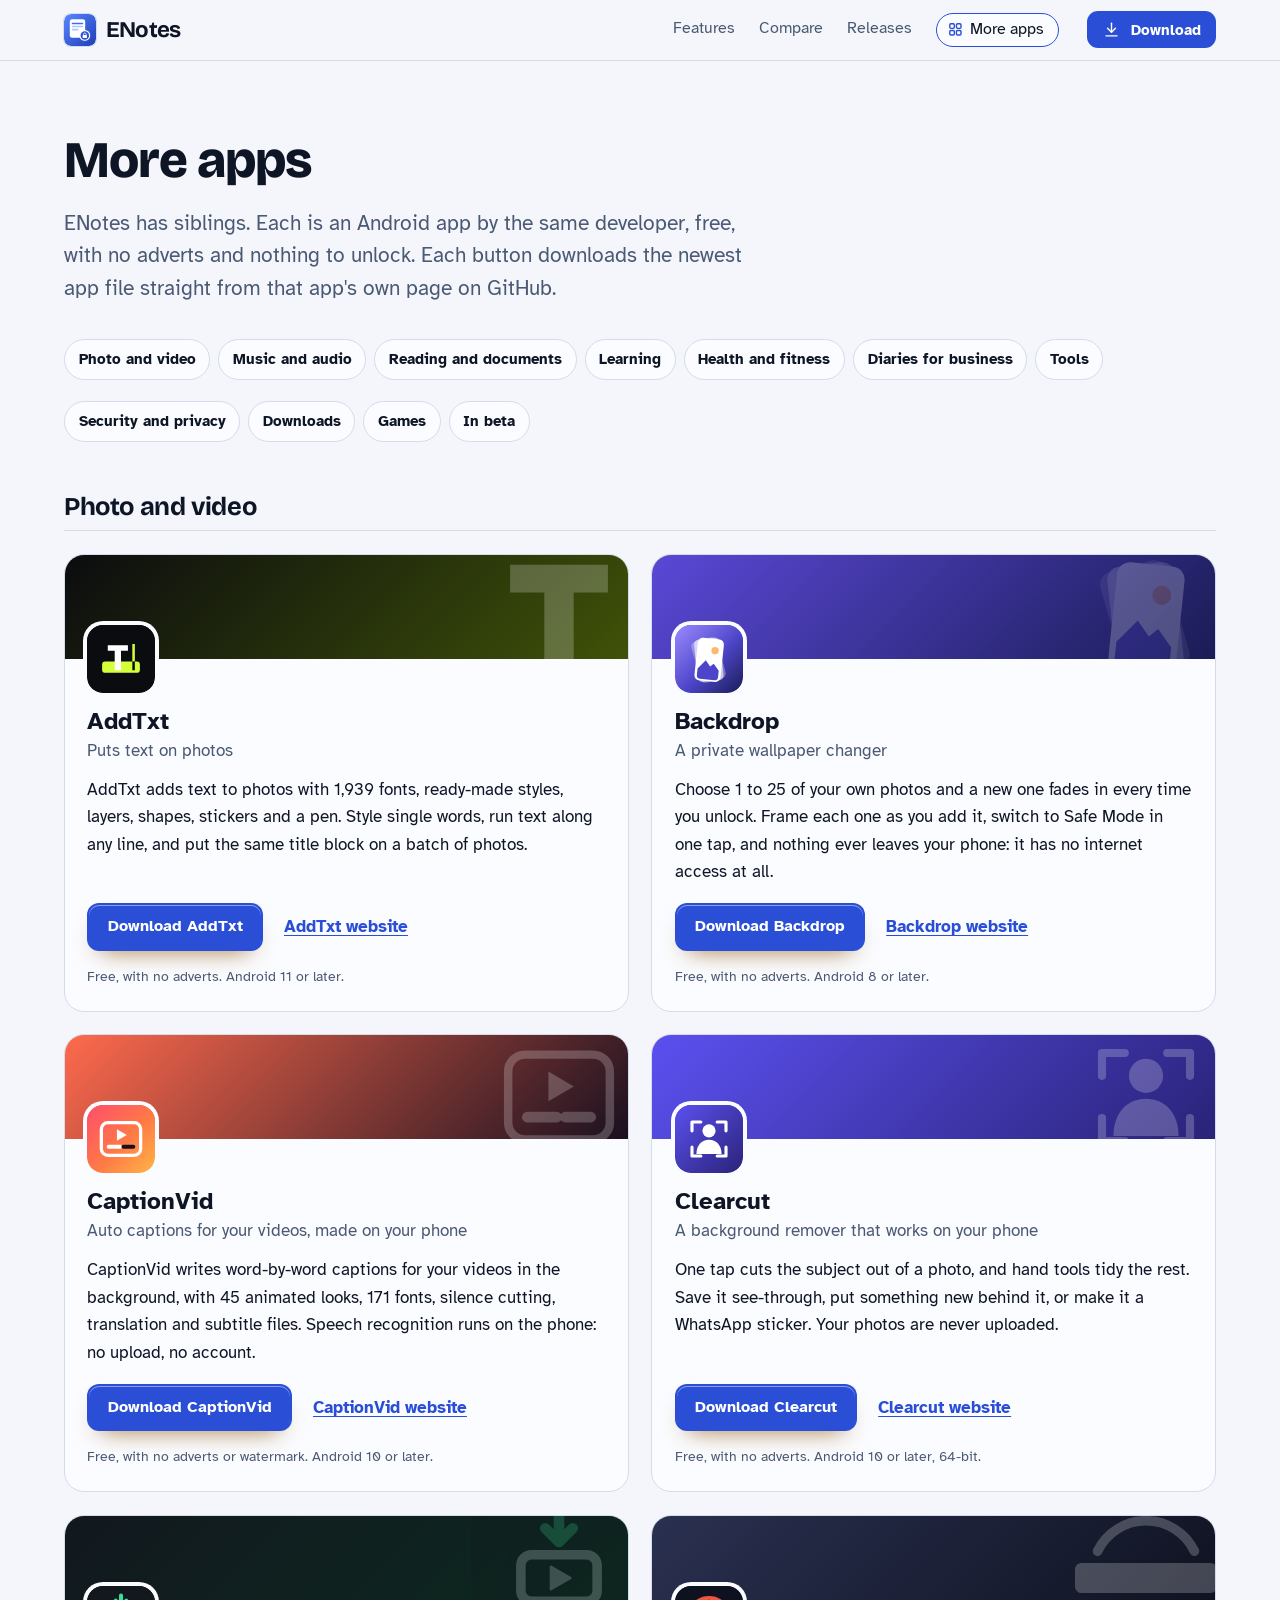
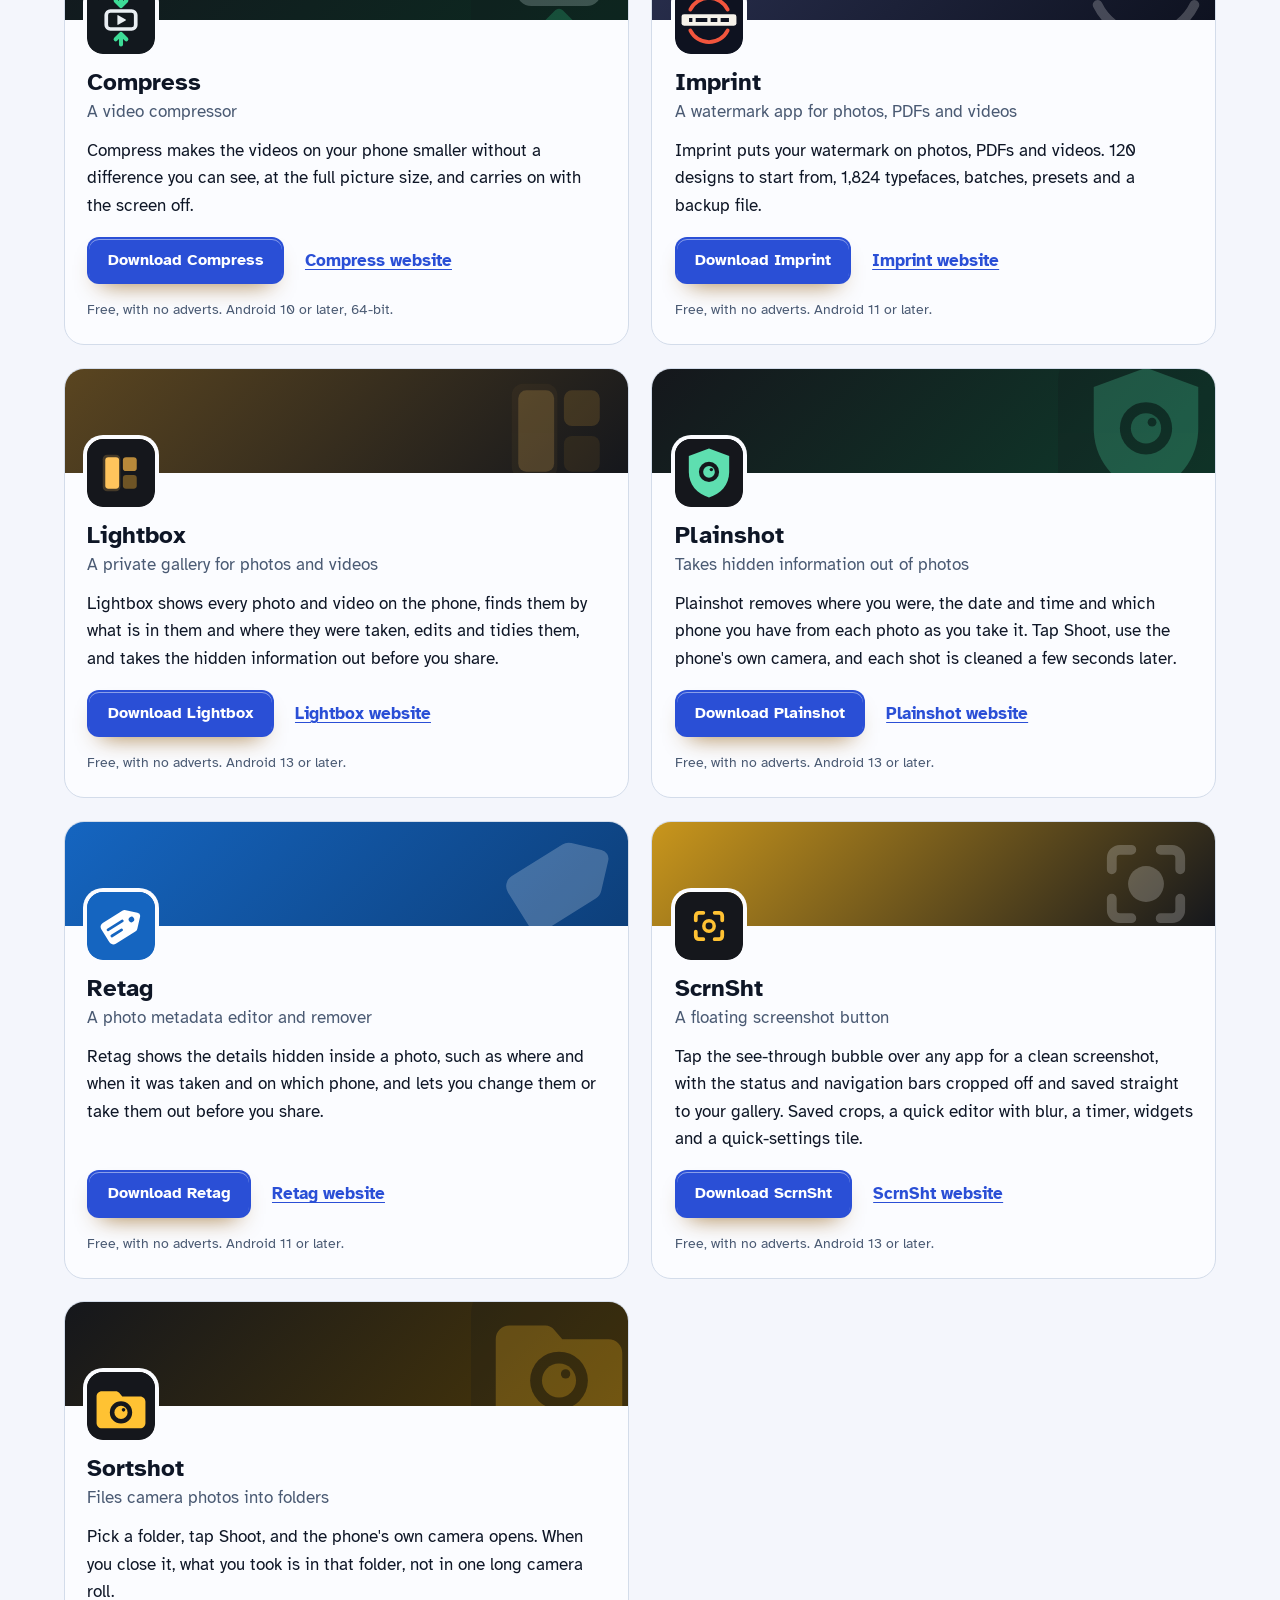
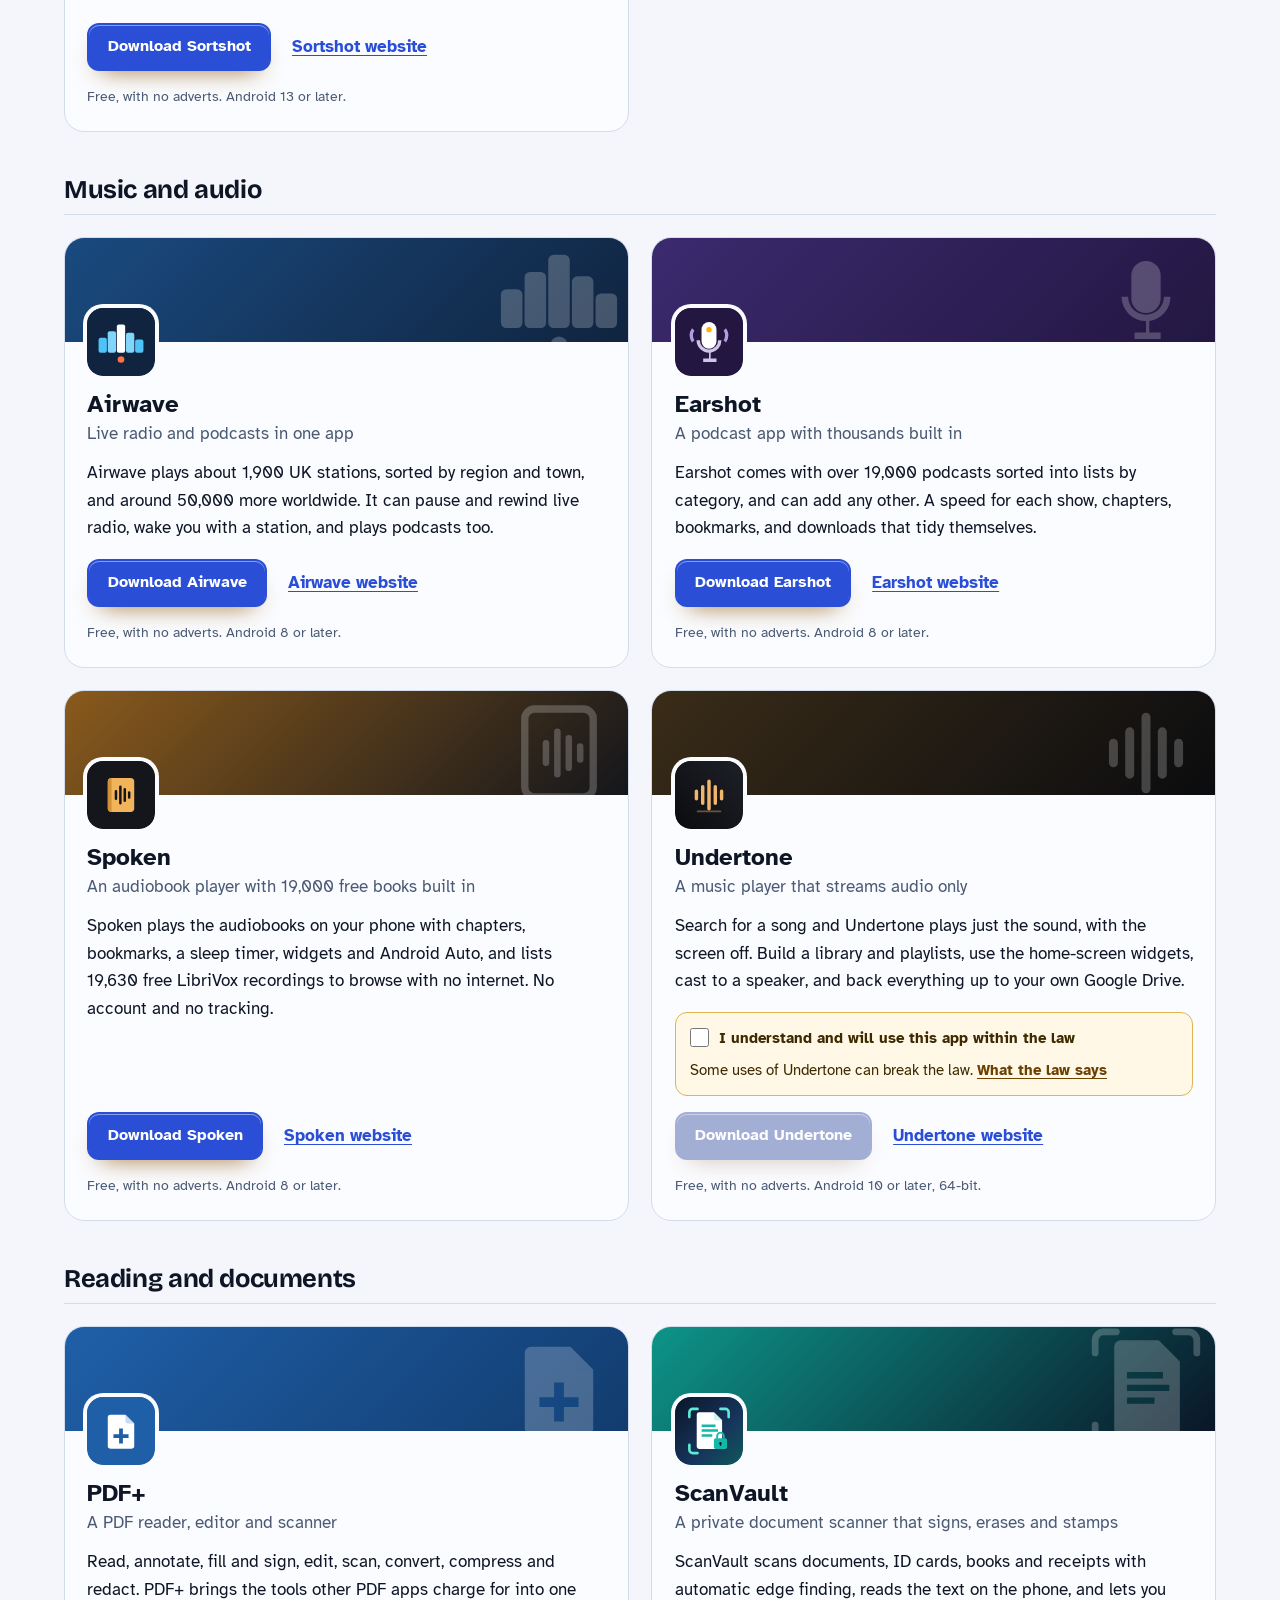
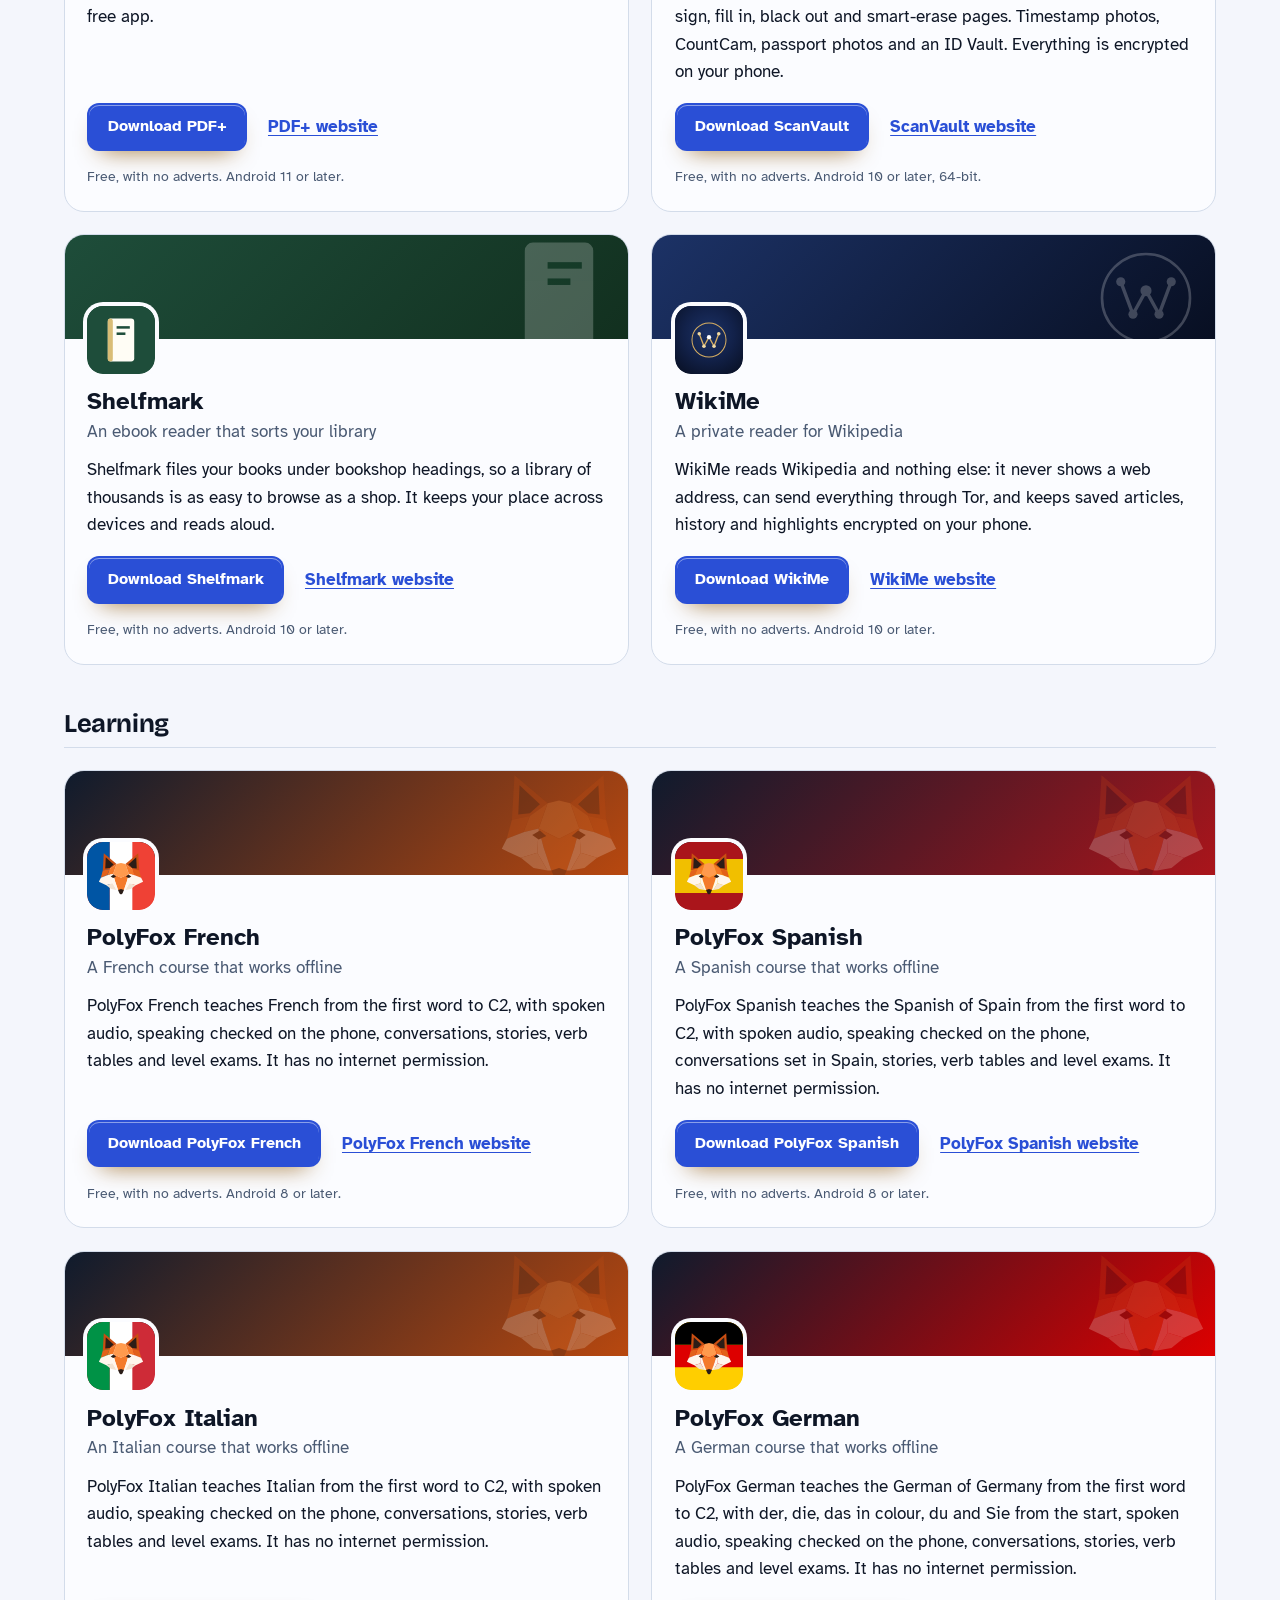
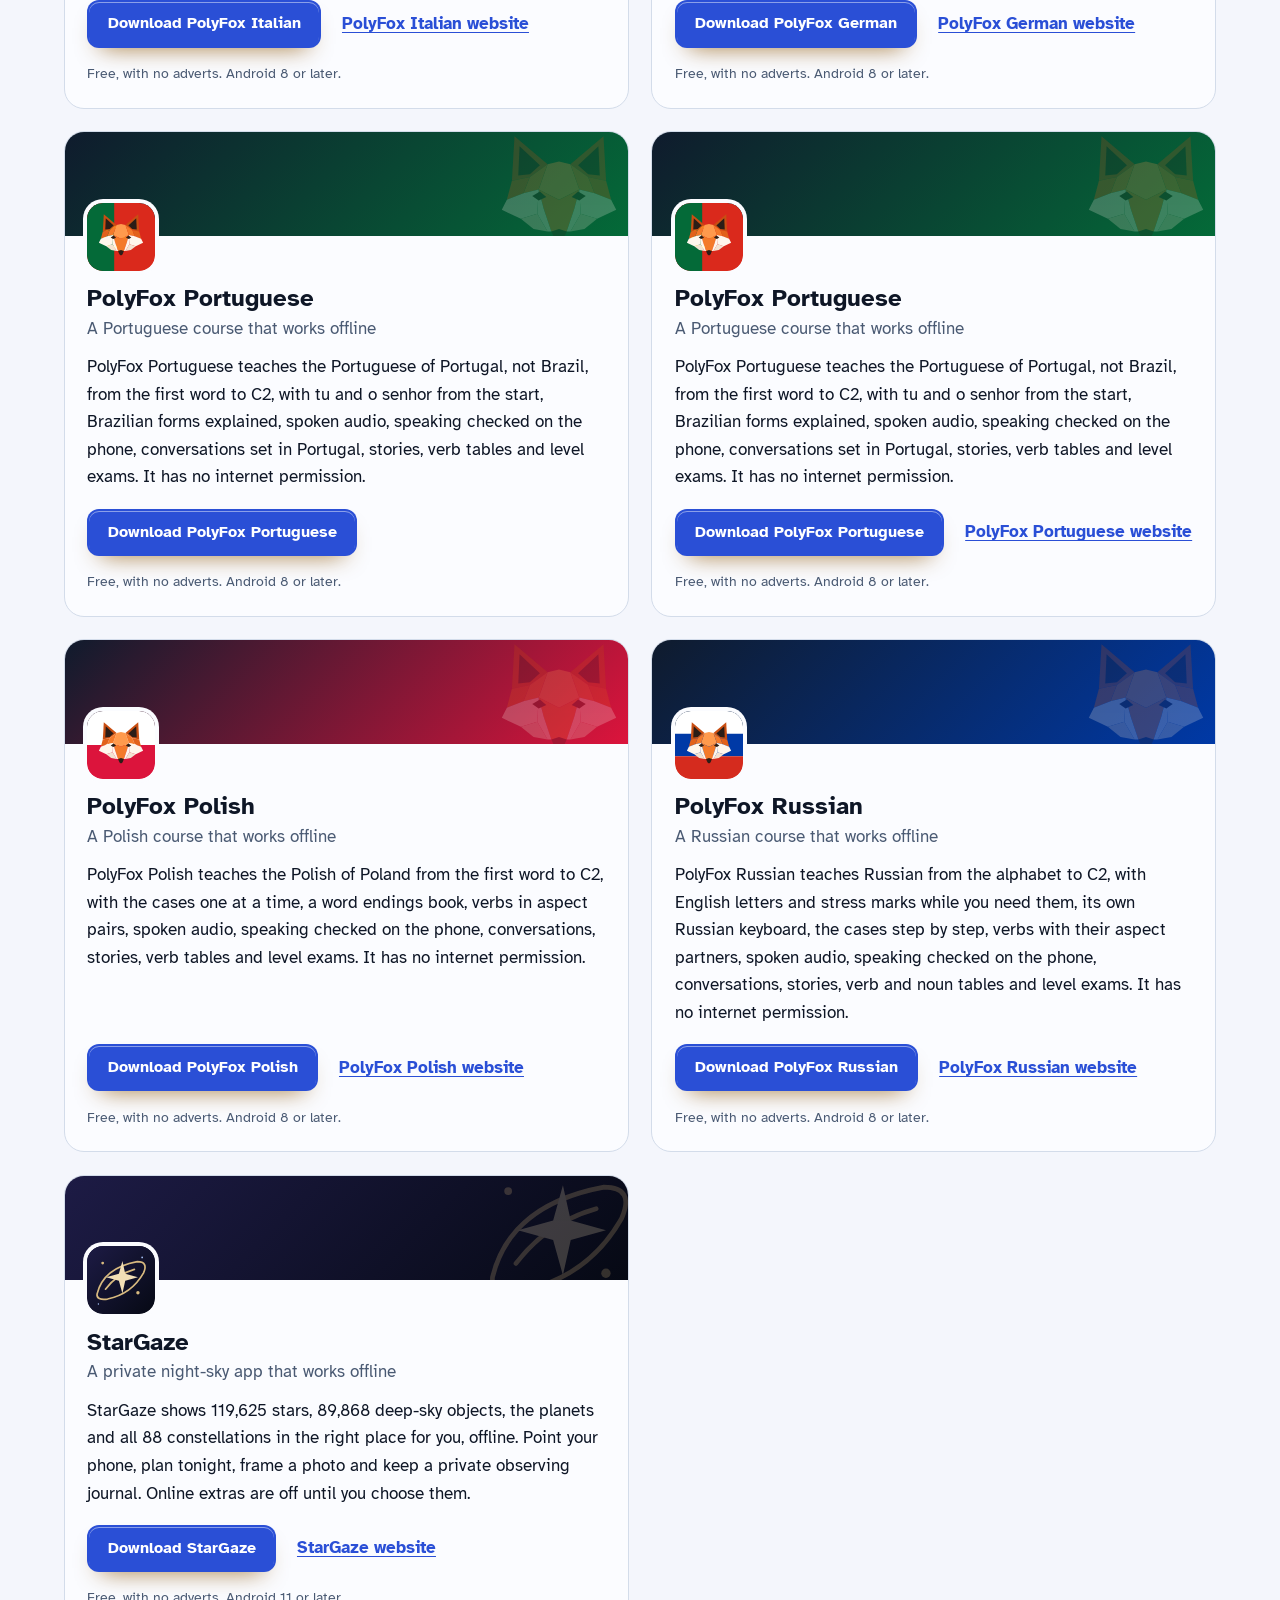
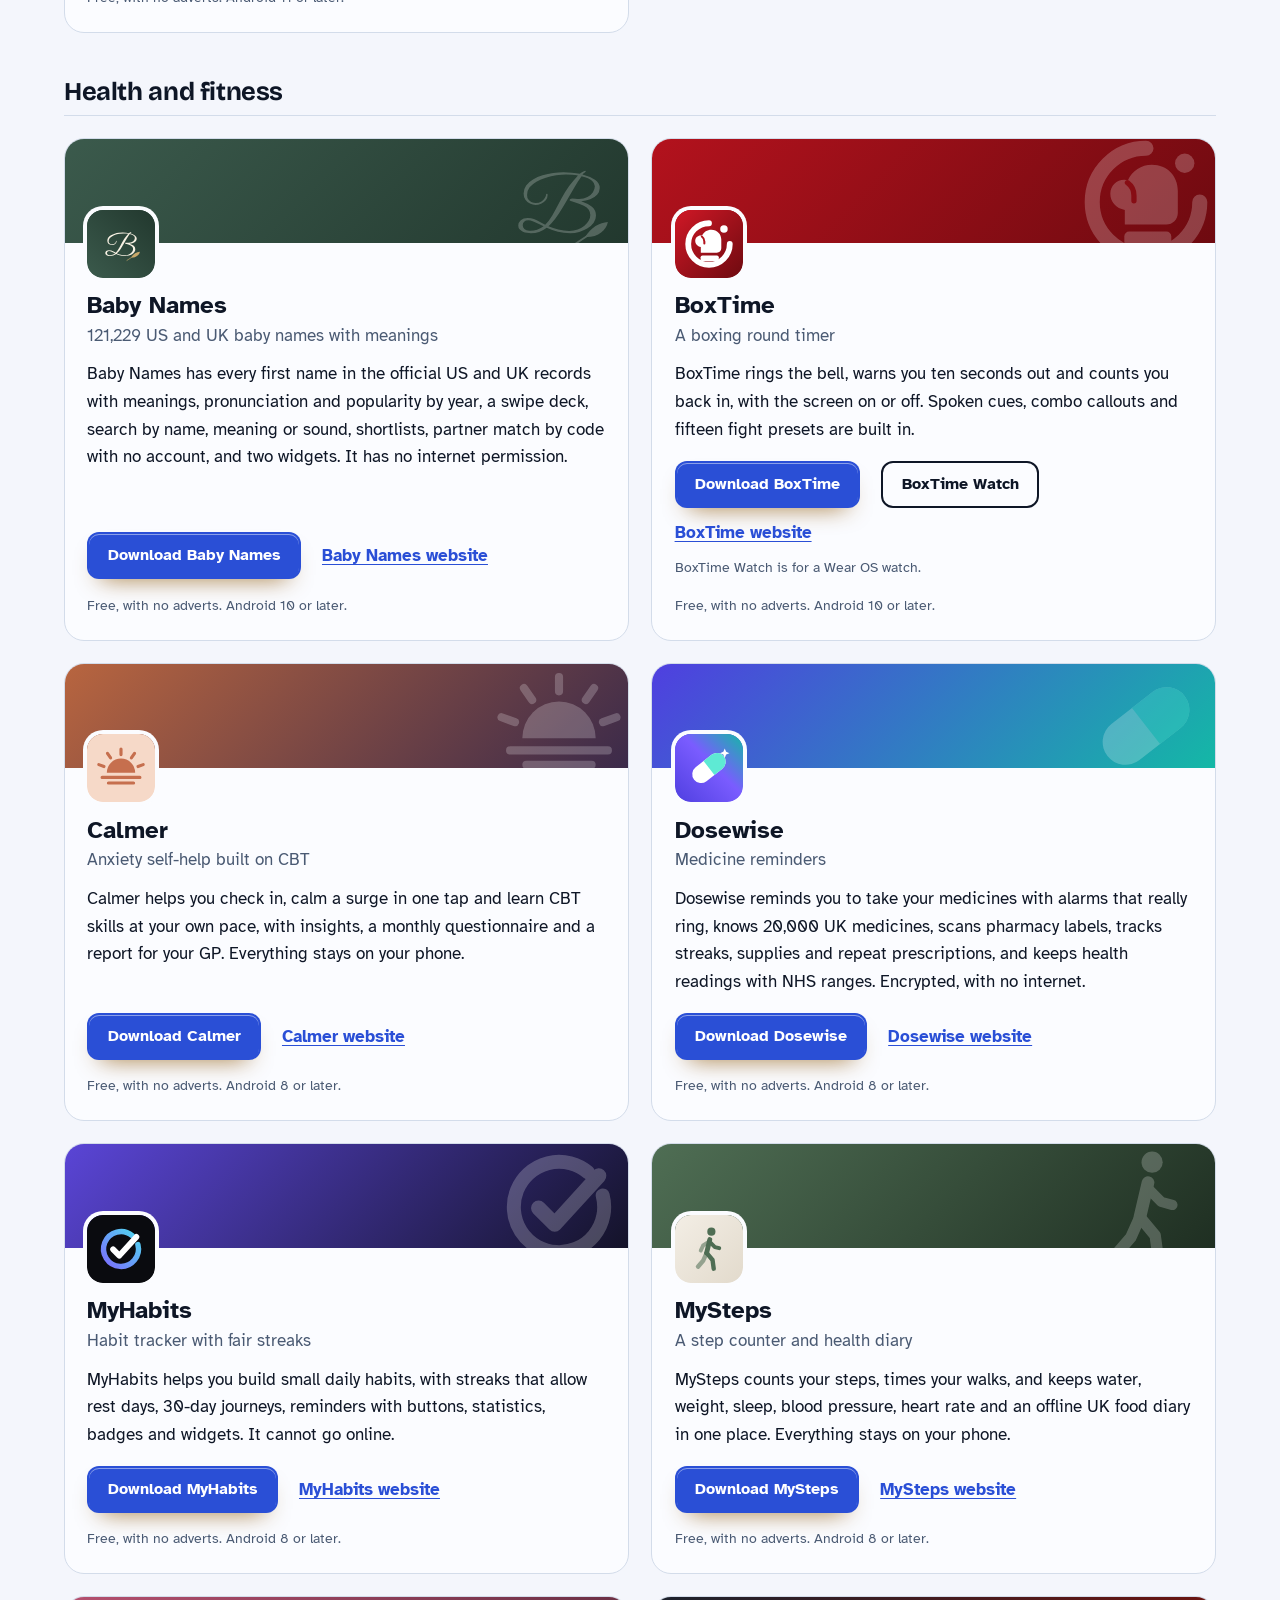
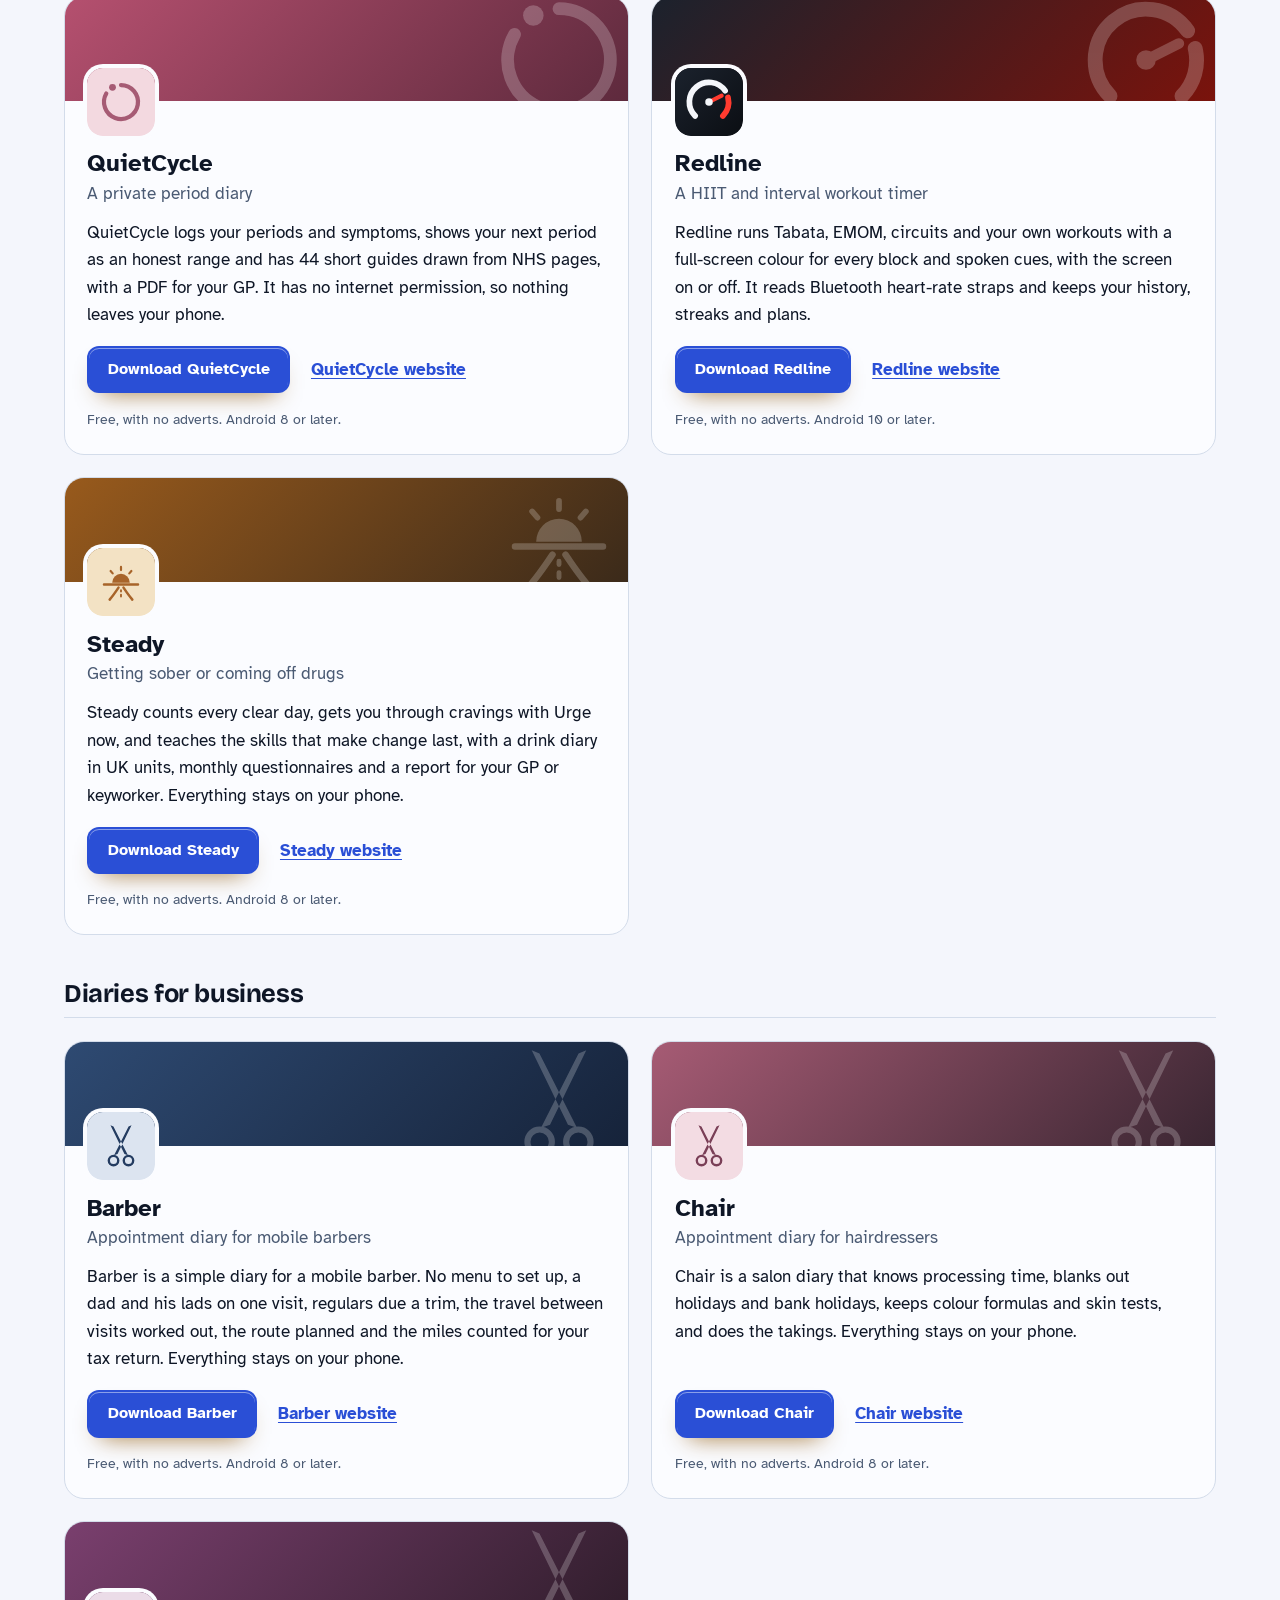
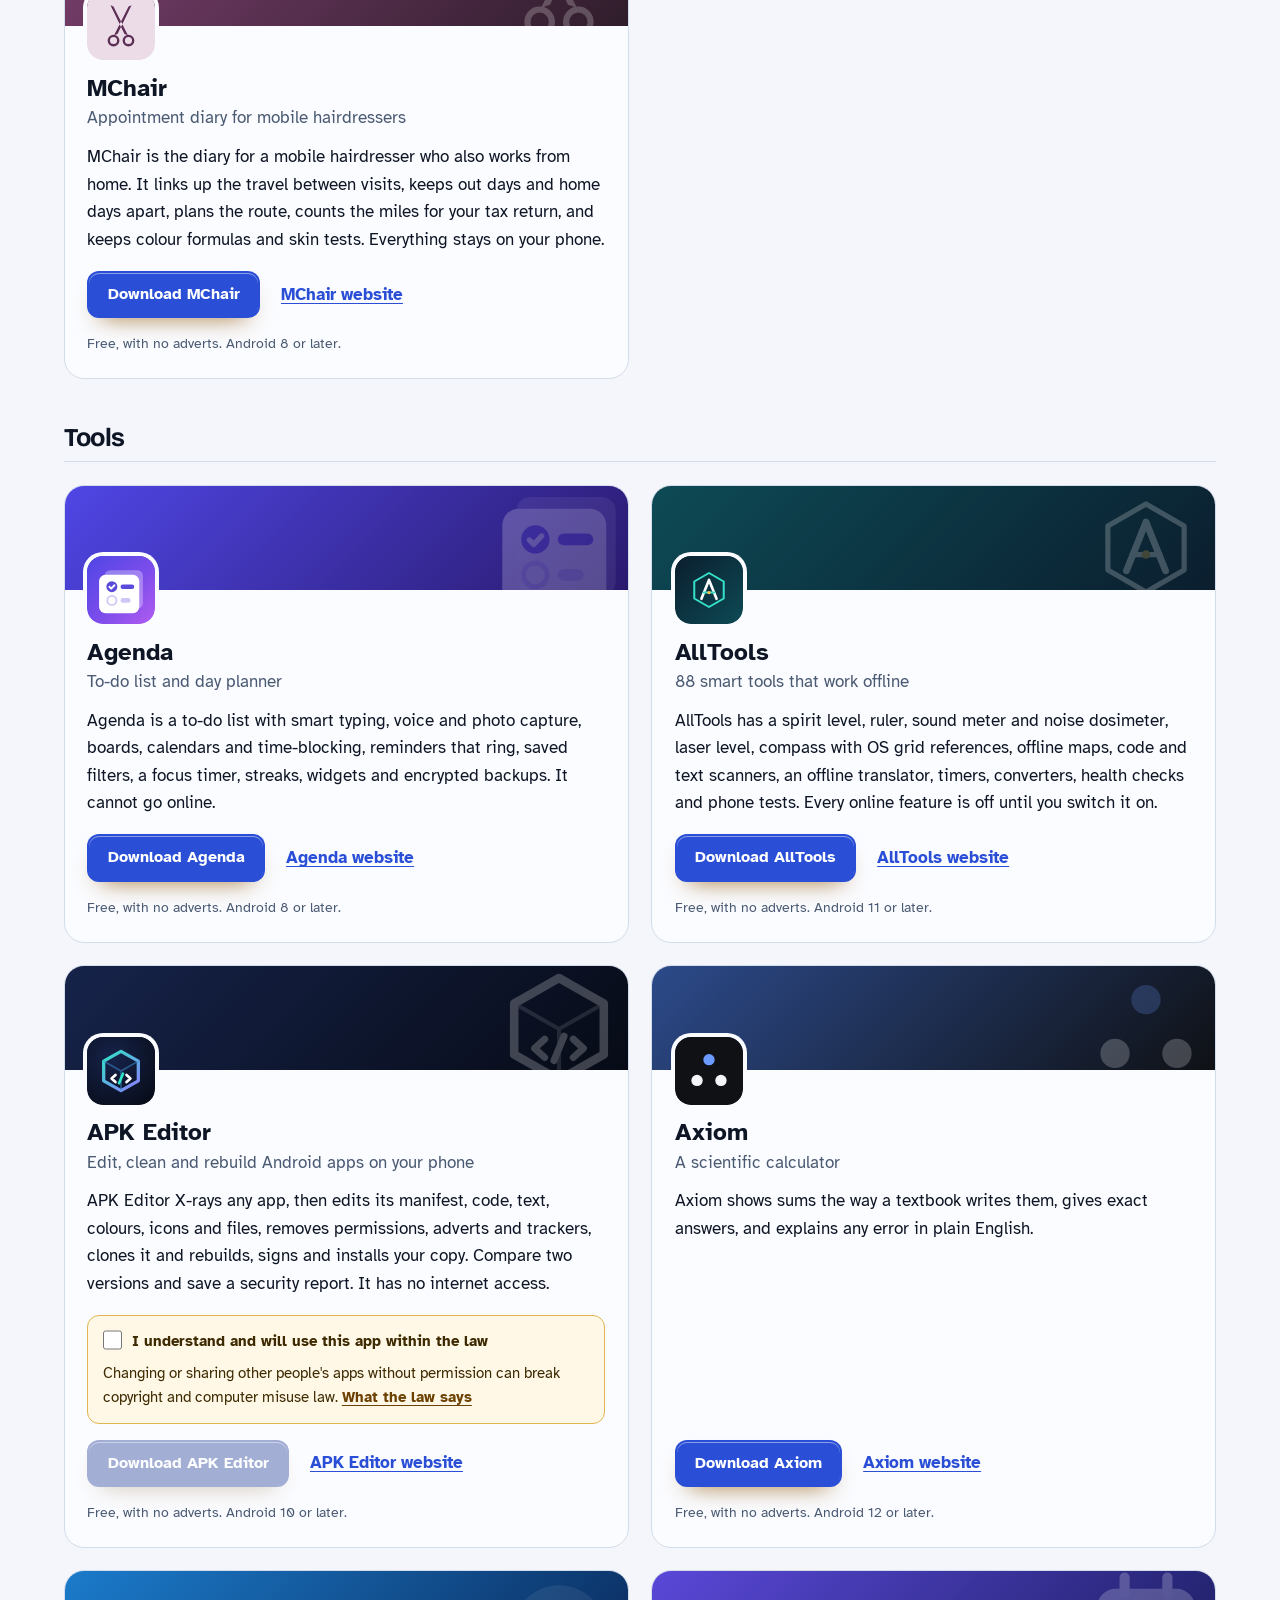
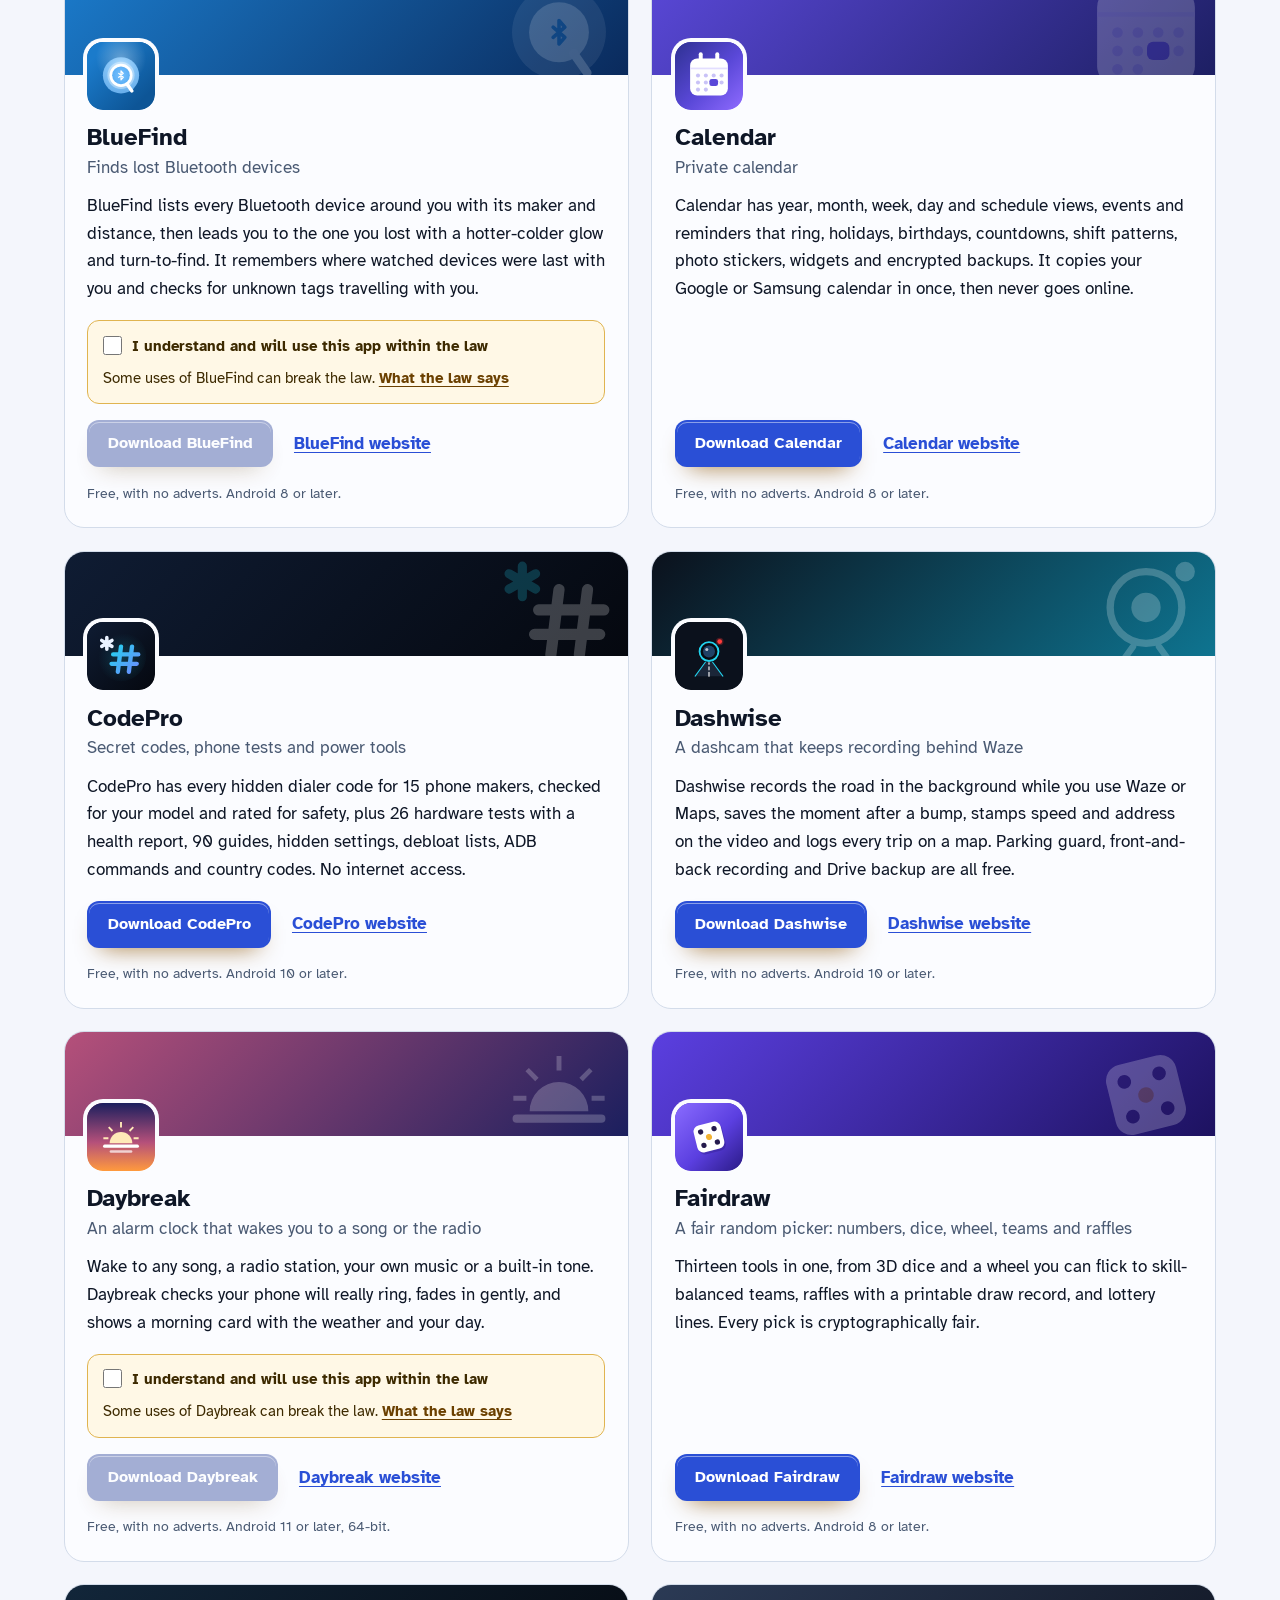
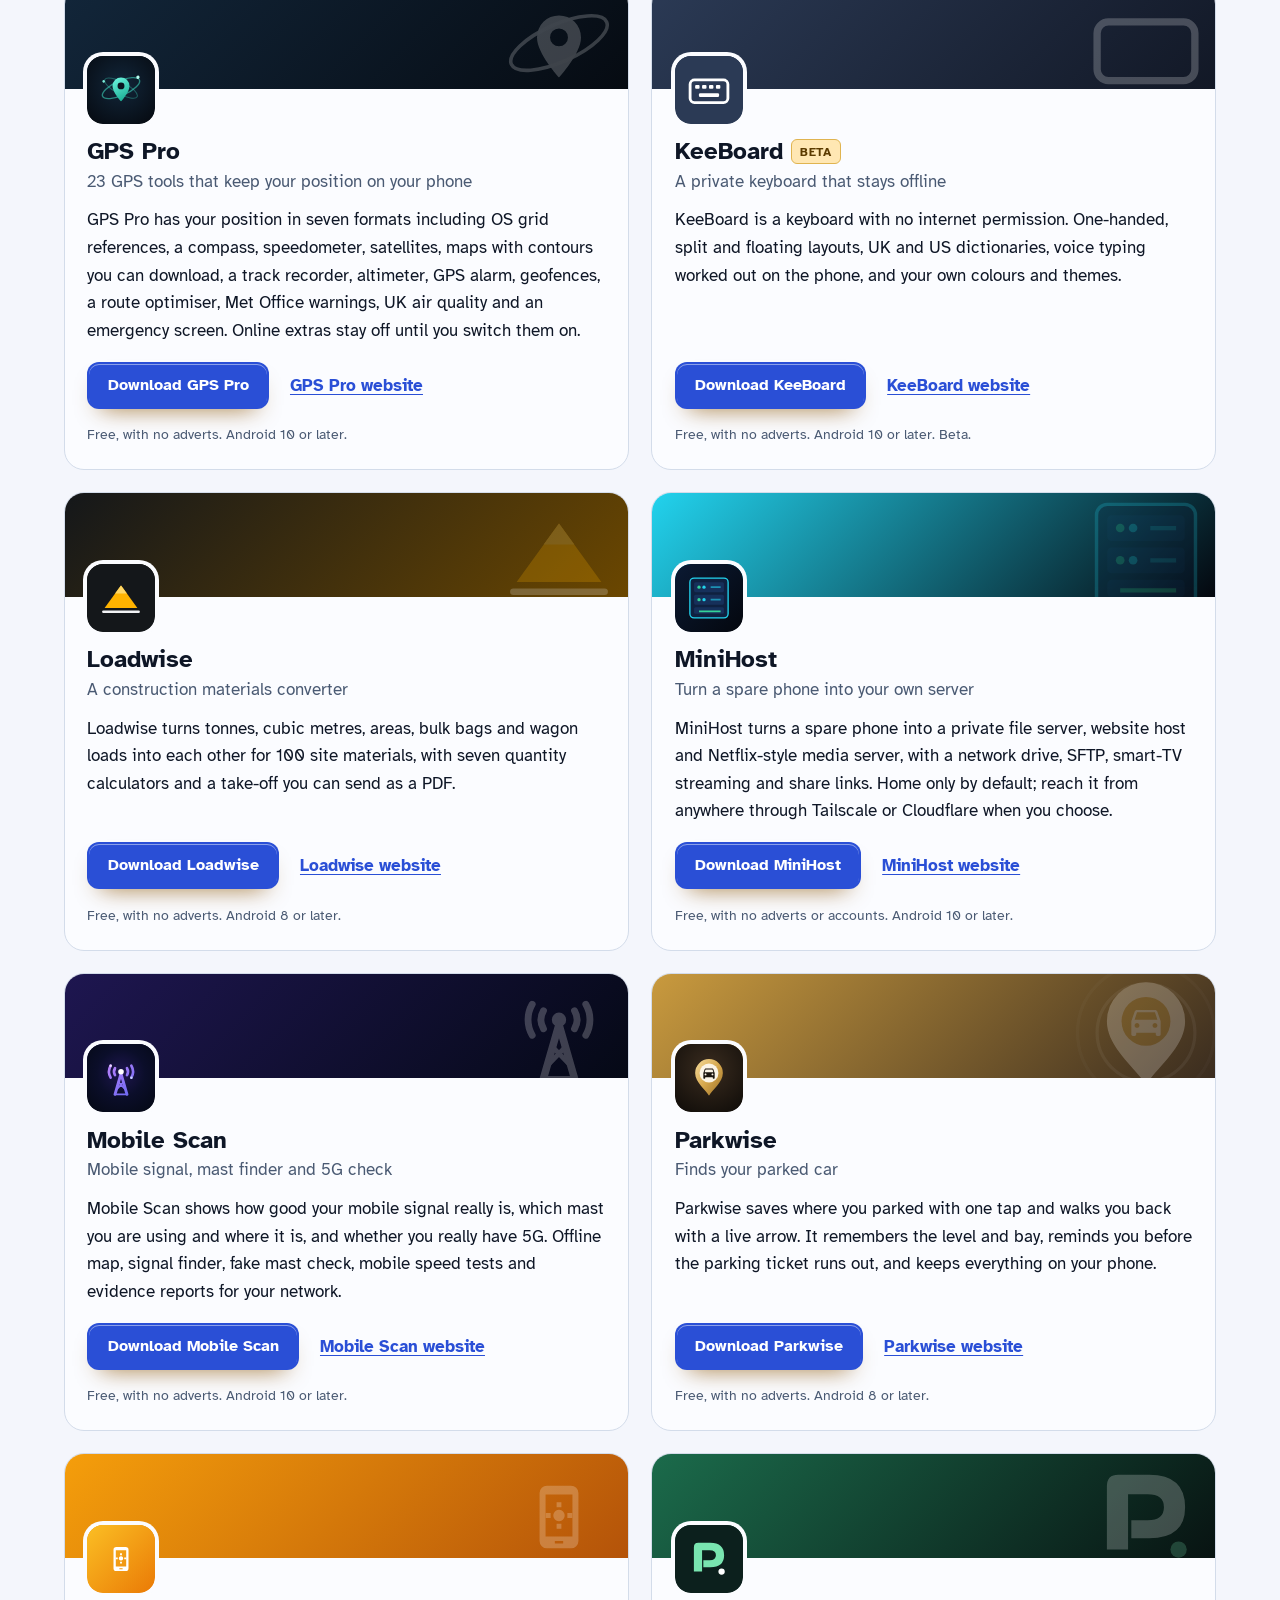
==== commit d1d45266: "More apps: add Baby Names" ====
--- a/more-apps.html
+++ b/more-apps.html
@@ -4,7 +4,7 @@
 <meta charset="utf-8">
 <meta name="viewport" content="width=device-width, initial-scale=1">
 <title>More free Android apps from the maker of ENotes</title>
-<meta name="description" content="All 96 free Android apps from the maker of ENotes, in one list by category, each with its download and a link to its website.">
+<meta name="description" content="All 97 free Android apps from the maker of ENotes, in one list by category, each with its download and a link to its website.">
 <meta name="author" content="Jonathan Jackson">
 <link rel="canonical" href="https://customgpter.github.io/enotes/more-apps.html">
 <meta name="theme-color" content="#f4f6fc" media="(prefers-color-scheme: light)">
@@ -12,7 +12,7 @@
 <meta property="og:type" content="website">
 <meta property="og:site_name" content="ENotes">
 <meta property="og:title" content="More free Android apps from the maker of ENotes">
-<meta property="og:description" content="All 96 free Android apps from the maker of ENotes, in one list by category, each with its download and a link to its website.">
+<meta property="og:description" content="All 97 free Android apps from the maker of ENotes, in one list by category, each with its download and a link to its website.">
 <meta property="og:url" content="https://customgpter.github.io/enotes/more-apps.html">
 <meta property="og:image" content="https://customgpter.github.io/enotes/assets/og.png">
 <meta property="og:image:width" content="1200">
@@ -26,7 +26,7 @@
 <link rel="preload" href="./assets/fonts/atkinson-hyperlegible-latin-400-normal.woff2" as="font" type="font/woff2" crossorigin>
 <link rel="stylesheet" href="./assets/site.css?v=1">
 <link rel="stylesheet" href="./assets/house.css?v=2">
-<script type="application/ld+json">{"@context":"https://schema.org","@type":"ItemList","name":"Apps from the maker of ENotes","url":"https://customgpter.github.io/enotes/more-apps.html","itemListElement":[{"@type":"ListItem","position":1,"name":"AddTxt","url":"https://customgpter.github.io/addtxt/"},{"@type":"ListItem","position":2,"name":"Backdrop","url":"https://customgpter.github.io/backdrop/"},{"@type":"ListItem","position":3,"name":"CaptionVid","url":"https://customgpter.github.io/captionvid/"},{"@type":"ListItem","position":4,"name":"Clearcut","url":"https://customgpter.github.io/clearcut/"},{"@type":"ListItem","position":5,"name":"Compress","url":"https://customgpter.github.io/compress/"},{"@type":"ListItem","position":6,"name":"Imprint","url":"https://customgpter.github.io/imprint/"},{"@type":"ListItem","position":7,"name":"Lightbox","url":"https://customgpter.github.io/lightbox/"},{"@type":"ListItem","position":8,"name":"Plainshot","url":"https://customgpter.github.io/plainshot/"},{"@type":"ListItem","position":9,"name":"Retag","url":"https://customgpter.github.io/retag/"},{"@type":"ListItem","position":10,"name":"ScrnSht","url":"https://customgpter.github.io/scrnsht/"},{"@type":"ListItem","position":11,"name":"Sortshot","url":"https://customgpter.github.io/sortshot/"},{"@type":"ListItem","position":12,"name":"Airwave","url":"https://customgpter.github.io/airwave/"},{"@type":"ListItem","position":13,"name":"Earshot","url":"https://customgpter.github.io/earshot/"},{"@type":"ListItem","position":14,"name":"Spoken","url":"https://customgpter.github.io/spoken/"},{"@type":"ListItem","position":15,"name":"Undertone","url":"https://customgpter.github.io/undertone/"},{"@type":"ListItem","position":16,"name":"PDF+","url":"https://customgpter.github.io/pdfplus/"},{"@type":"ListItem","position":17,"name":"ScanVault","url":"https://customgpter.github.io/scanvault/"},{"@type":"ListItem","position":18,"name":"Shelfmark","url":"https://customgpter.github.io/shelfmark/"},{"@type":"ListItem","position":19,"name":"WikiMe","url":"https://customgpter.github.io/wikime/"},{"@type":"ListItem","position":20,"name":"PolyFox French","url":"https://customgpter.github.io/polyfox/"},{"@type":"ListItem","position":21,"name":"PolyFox German","url":"https://customgpter.github.io/polyfox-german/"},{"@type":"ListItem","position":22,"name":"PolyFox Portuguese","url":"https://customgpter.github.io/polyfox-portuguese/"},{"@type":"ListItem","position":23,"name":"PolyFox Polish","url":"https://customgpter.github.io/polyfox-polish/"},{"@type":"ListItem","position":24,"name":"PolyFox Russian","url":"https://customgpter.github.io/polyfox-russian/"},{"@type":"ListItem","position":25,"name":"StarGaze","url":"https://customgpter.github.io/stargaze/"},{"@type":"ListItem","position":26,"name":"BoxTime","url":"https://customgpter.github.io/boxtime/"},{"@type":"ListItem","position":27,"name":"Calmer","url":"https://customgpter.github.io/calmer/"},{"@type":"ListItem","position":28,"name":"Dosewise","url":"https://customgpter.github.io/dosewise/"},{"@type":"ListItem","position":29,"name":"MyHabits","url":"https://customgpter.github.io/myhabits/"},{"@type":"ListItem","position":30,"name":"MySteps","url":"https://customgpter.github.io/mysteps/"},{"@type":"ListItem","position":31,"name":"QuietCycle","url":"https://customgpter.github.io/quietcycle/"},{"@type":"ListItem","position":32,"name":"Redline","url":"https://customgpter.github.io/redline/"},{"@type":"ListItem","position":33,"name":"Steady","url":"https://customgpter.github.io/steady/"},{"@type":"ListItem","position":34,"name":"Barber","url":"https://customgpter.github.io/barber/"},{"@type":"ListItem","position":35,"name":"Chair","url":"https://customgpter.github.io/chair/"},{"@type":"ListItem","position":36,"name":"MChair","url":"https://customgpter.github.io/mchair/"},{"@type":"ListItem","position":37,"name":"Agenda","url":"https://customgpter.github.io/agenda/"},{"@type":"ListItem","position":38,"name":"AllTools","url":"https://customgpter.github.io/alltools/"},{"@type":"ListItem","position":39,"name":"APK Editor","url":"https://customgpter.github.io/apkeditor/"},{"@type":"ListItem","position":40,"name":"Axiom","url":"https://customgpter.github.io/axiom/"},{"@type":"ListItem","position":41,"name":"BlueFind","url":"https://customgpter.github.io/bluefind/"},{"@type":"ListItem","position":42,"name":"Calendar","url":"https://customgpter.github.io/calendar/"},{"@type":"ListItem","position":43,"name":"CodePro","url":"https://customgpter.github.io/codepro/"},{"@type":"ListItem","position":44,"name":"Dashwise","url":"https://customgpter.github.io/dashwise/"},{"@type":"ListItem","position":45,"name":"Daybreak","url":"https://customgpter.github.io/daybreak/"},{"@type":"ListItem","position":46,"name":"Fairdraw","url":"https://customgpter.github.io/fairdraw/"},{"@type":"ListItem","position":47,"name":"GPS Pro","url":"https://customgpter.github.io/gpspro/"},{"@type":"ListItem","position":48,"name":"KeeBoard","url":"https://customgpter.github.io/keeboard/"},{"@type":"ListItem","position":49,"name":"Loadwise","url":"https://customgpter.github.io/loadwise/"},{"@type":"ListItem","position":50,"name":"MiniHost","url":"https://customgpter.github.io/minihost/"},{"@type":"ListItem","position":51,"name":"Mobile Scan","url":"https://customgpter.github.io/mobilescan/"},{"@type":"ListItem","position":52,"name":"Parkwise","url":"https://customgpter.github.io/parkwise/"},{"@type":"ListItem","position":53,"name":"Pocketmind","url":"https://customgpter.github.io/pocketmind/"},{"@type":"ListItem","position":54,"name":"Refine","url":"https://customgpter.github.io/refine/"},{"@type":"ListItem","position":55,"name":"Shiftwise","url":"https://customgpter.github.io/shiftwise/"},{"@type":"ListItem","position":56,"name":"SimpleCalc","url":"https://customgpter.github.io/simplecalc/"},{"@type":"ListItem","position":57,"name":"Skyline","url":"https://customgpter.github.io/skyline/"},{"@type":"ListItem","position":58,"name":"Slipway","url":"https://customgpter.github.io/slipway/"},{"@type":"ListItem","position":59,"name":"Tagger","url":"https://customgpter.github.io/tagger/"},{"@type":"ListItem","position":60,"name":"TotalClean","url":"https://customgpter.github.io/totalclean/"},{"@type":"ListItem","position":61,"name":"TVLink","url":"https://customgpter.github.io/tvlink/"},{"@type":"ListItem","position":62,"name":"Unbox","url":"https://customgpter.github.io/unbox/"},{"@type":"ListItem","position":63,"name":"WhatsKeep","url":"https://customgpter.github.io/whatskeep/"},{"@type":"ListItem","position":64,"name":"WiFi Scan","url":"https://customgpter.github.io/wifiscan/"},{"@type":"ListItem","position":65,"name":"Auditly","url":"https://customgpter.github.io/auditly/"},{"@type":"ListItem","position":66,"name":"Backchannel","url":"https://customgpter.github.io/backchannel/"},{"@type":"ListItem","position":67,"name":"ENotes","url":"https://customgpter.github.io/enotes/"},{"@type":"ListItem","position":68,"name":"FindMe","url":"https://customgpter.github.io/findme/"},{"@type":"ListItem","position":69,"name":"iLock","url":"https://customgpter.github.io/ilock/"},{"@type":"ListItem","position":70,"name":"ImSafe","url":"https://customgpter.github.io/imsafe/"},{"@type":"ListItem","position":71,"name":"IShred","url":"https://customgpter.github.io/ishred/"},{"@type":"ListItem","position":72,"name":"LockBox","url":"https://customgpter.github.io/lockbox/"},{"@type":"ListItem","position":73,"name":"PassVault","url":"https://customgpter.github.io/passvault/"},{"@type":"ListItem","position":74,"name":"SpyFind","url":"https://customgpter.github.io/spyfind/"},{"@type":"ListItem","position":75,"name":"TextWipe","url":"https://customgpter.github.io/textwipe/"},{"@type":"ListItem","position":76,"name":"Tracewire","url":"https://customgpter.github.io/tracewire/"},{"@type":"ListItem","position":77,"name":"Vigil","url":"https://customgpter.github.io/vigil/"},{"@type":"ListItem","position":78,"name":"Grab","url":"https://customgpter.github.io/grab/"},{"@type":"ListItem","position":79,"name":"Swarm","url":"https://customgpter.github.io/swarm/"},{"@type":"ListItem","position":80,"name":"Plane Games","url":"https://customgpter.github.io/plane-games/"},{"@type":"ListItem","position":81,"name":"Ninefold","url":"https://customgpter.github.io/ninefold/"},{"@type":"ListItem","position":82,"name":"Cubewise","url":"https://customgpter.github.io/cubewise/"},{"@type":"ListItem","position":83,"name":"Tilewise","url":"https://customgpter.github.io/tilewise/"},{"@type":"ListItem","position":84,"name":"Letterwise","url":"https://customgpter.github.io/letterwise/"},{"@type":"ListItem","position":85,"name":"Kingside","url":"https://customgpter.github.io/kingside/"},{"@type":"ListItem","position":86,"name":"Deckhand","url":"https://customgpter.github.io/deckhand/"},{"@type":"ListItem","position":87,"name":"SNESForge","url":"https://customgpter.github.io/snesforge/"},{"@type":"ListItem","position":88,"name":"Fame Boy","url":"https://customgpter.github.io/fameboy/"},{"@type":"ListItem","position":89,"name":"PSPPro","url":"https://customgpter.github.io/psppro/"},{"@type":"ListItem","position":90,"name":"MegaGen","url":"https://customgpter.github.io/megagen/"},{"@type":"ListItem","position":91,"name":"QVR","url":"https://customgpter.github.io/qvr/"},{"@type":"ListItem","position":92,"name":"QVR Watch","url":"https://customgpter.github.io/qvr-watch/"},{"@type":"ListItem","position":93,"name":"QVRLite","url":"https://customgpter.github.io/qvrlite/"},{"@type":"ListItem","position":94,"name":"Onionz","url":"https://customgpter.github.io/onionz/"},{"@type":"ListItem","position":95,"name":"OnionzWeb","url":"https://customgpter.github.io/onionzweb/"}]}</script>
+<script type="application/ld+json">{"@context":"https://schema.org","@type":"ItemList","name":"Apps from the maker of ENotes","url":"https://customgpter.github.io/enotes/more-apps.html","itemListElement":[{"@type":"ListItem","position":1,"name":"AddTxt","url":"https://customgpter.github.io/addtxt/"},{"@type":"ListItem","position":2,"name":"Backdrop","url":"https://customgpter.github.io/backdrop/"},{"@type":"ListItem","position":3,"name":"CaptionVid","url":"https://customgpter.github.io/captionvid/"},{"@type":"ListItem","position":4,"name":"Clearcut","url":"https://customgpter.github.io/clearcut/"},{"@type":"ListItem","position":5,"name":"Compress","url":"https://customgpter.github.io/compress/"},{"@type":"ListItem","position":6,"name":"Imprint","url":"https://customgpter.github.io/imprint/"},{"@type":"ListItem","position":7,"name":"Lightbox","url":"https://customgpter.github.io/lightbox/"},{"@type":"ListItem","position":8,"name":"Plainshot","url":"https://customgpter.github.io/plainshot/"},{"@type":"ListItem","position":9,"name":"Retag","url":"https://customgpter.github.io/retag/"},{"@type":"ListItem","position":10,"name":"ScrnSht","url":"https://customgpter.github.io/scrnsht/"},{"@type":"ListItem","position":11,"name":"Sortshot","url":"https://customgpter.github.io/sortshot/"},{"@type":"ListItem","position":12,"name":"Airwave","url":"https://customgpter.github.io/airwave/"},{"@type":"ListItem","position":13,"name":"Earshot","url":"https://customgpter.github.io/earshot/"},{"@type":"ListItem","position":14,"name":"Spoken","url":"https://customgpter.github.io/spoken/"},{"@type":"ListItem","position":15,"name":"Undertone","url":"https://customgpter.github.io/undertone/"},{"@type":"ListItem","position":16,"name":"PDF+","url":"https://customgpter.github.io/pdfplus/"},{"@type":"ListItem","position":17,"name":"ScanVault","url":"https://customgpter.github.io/scanvault/"},{"@type":"ListItem","position":18,"name":"Shelfmark","url":"https://customgpter.github.io/shelfmark/"},{"@type":"ListItem","position":19,"name":"WikiMe","url":"https://customgpter.github.io/wikime/"},{"@type":"ListItem","position":20,"name":"PolyFox French","url":"https://customgpter.github.io/polyfox/"},{"@type":"ListItem","position":21,"name":"PolyFox German","url":"https://customgpter.github.io/polyfox-german/"},{"@type":"ListItem","position":22,"name":"PolyFox Portuguese","url":"https://customgpter.github.io/polyfox-portuguese/"},{"@type":"ListItem","position":23,"name":"PolyFox Polish","url":"https://customgpter.github.io/polyfox-polish/"},{"@type":"ListItem","position":24,"name":"PolyFox Russian","url":"https://customgpter.github.io/polyfox-russian/"},{"@type":"ListItem","position":25,"name":"StarGaze","url":"https://customgpter.github.io/stargaze/"},{"@type":"ListItem","position":26,"name":"Baby Names","url":"https://customgpter.github.io/babynames/"},{"@type":"ListItem","position":27,"name":"BoxTime","url":"https://customgpter.github.io/boxtime/"},{"@type":"ListItem","position":28,"name":"Calmer","url":"https://customgpter.github.io/calmer/"},{"@type":"ListItem","position":29,"name":"Dosewise","url":"https://customgpter.github.io/dosewise/"},{"@type":"ListItem","position":30,"name":"MyHabits","url":"https://customgpter.github.io/myhabits/"},{"@type":"ListItem","position":31,"name":"MySteps","url":"https://customgpter.github.io/mysteps/"},{"@type":"ListItem","position":32,"name":"QuietCycle","url":"https://customgpter.github.io/quietcycle/"},{"@type":"ListItem","position":33,"name":"Redline","url":"https://customgpter.github.io/redline/"},{"@type":"ListItem","position":34,"name":"Steady","url":"https://customgpter.github.io/steady/"},{"@type":"ListItem","position":35,"name":"Barber","url":"https://customgpter.github.io/barber/"},{"@type":"ListItem","position":36,"name":"Chair","url":"https://customgpter.github.io/chair/"},{"@type":"ListItem","position":37,"name":"MChair","url":"https://customgpter.github.io/mchair/"},{"@type":"ListItem","position":38,"name":"Agenda","url":"https://customgpter.github.io/agenda/"},{"@type":"ListItem","position":39,"name":"AllTools","url":"https://customgpter.github.io/alltools/"},{"@type":"ListItem","position":40,"name":"APK Editor","url":"https://customgpter.github.io/apkeditor/"},{"@type":"ListItem","position":41,"name":"Axiom","url":"https://customgpter.github.io/axiom/"},{"@type":"ListItem","position":42,"name":"BlueFind","url":"https://customgpter.github.io/bluefind/"},{"@type":"ListItem","position":43,"name":"Calendar","url":"https://customgpter.github.io/calendar/"},{"@type":"ListItem","position":44,"name":"CodePro","url":"https://customgpter.github.io/codepro/"},{"@type":"ListItem","position":45,"name":"Dashwise","url":"https://customgpter.github.io/dashwise/"},{"@type":"ListItem","position":46,"name":"Daybreak","url":"https://customgpter.github.io/daybreak/"},{"@type":"ListItem","position":47,"name":"Fairdraw","url":"https://customgpter.github.io/fairdraw/"},{"@type":"ListItem","position":48,"name":"GPS Pro","url":"https://customgpter.github.io/gpspro/"},{"@type":"ListItem","position":49,"name":"KeeBoard","url":"https://customgpter.github.io/keeboard/"},{"@type":"ListItem","position":50,"name":"Loadwise","url":"https://customgpter.github.io/loadwise/"},{"@type":"ListItem","position":51,"name":"MiniHost","url":"https://customgpter.github.io/minihost/"},{"@type":"ListItem","position":52,"name":"Mobile Scan","url":"https://customgpter.github.io/mobilescan/"},{"@type":"ListItem","position":53,"name":"Parkwise","url":"https://customgpter.github.io/parkwise/"},{"@type":"ListItem","position":54,"name":"Pocketmind","url":"https://customgpter.github.io/pocketmind/"},{"@type":"ListItem","position":55,"name":"Refine","url":"https://customgpter.github.io/refine/"},{"@type":"ListItem","position":56,"name":"Shiftwise","url":"https://customgpter.github.io/shiftwise/"},{"@type":"ListItem","position":57,"name":"SimpleCalc","url":"https://customgpter.github.io/simplecalc/"},{"@type":"ListItem","position":58,"name":"Skyline","url":"https://customgpter.github.io/skyline/"},{"@type":"ListItem","position":59,"name":"Slipway","url":"https://customgpter.github.io/slipway/"},{"@type":"ListItem","position":60,"name":"Tagger","url":"https://customgpter.github.io/tagger/"},{"@type":"ListItem","position":61,"name":"TotalClean","url":"https://customgpter.github.io/totalclean/"},{"@type":"ListItem","position":62,"name":"TVLink","url":"https://customgpter.github.io/tvlink/"},{"@type":"ListItem","position":63,"name":"Unbox","url":"https://customgpter.github.io/unbox/"},{"@type":"ListItem","position":64,"name":"WhatsKeep","url":"https://customgpter.github.io/whatskeep/"},{"@type":"ListItem","position":65,"name":"WiFi Scan","url":"https://customgpter.github.io/wifiscan/"},{"@type":"ListItem","position":66,"name":"Auditly","url":"https://customgpter.github.io/auditly/"},{"@type":"ListItem","position":67,"name":"Backchannel","url":"https://customgpter.github.io/backchannel/"},{"@type":"ListItem","position":68,"name":"ENotes","url":"https://customgpter.github.io/enotes/"},{"@type":"ListItem","position":69,"name":"FindMe","url":"https://customgpter.github.io/findme/"},{"@type":"ListItem","position":70,"name":"iLock","url":"https://customgpter.github.io/ilock/"},{"@type":"ListItem","position":71,"name":"ImSafe","url":"https://customgpter.github.io/imsafe/"},{"@type":"ListItem","position":72,"name":"IShred","url":"https://customgpter.github.io/ishred/"},{"@type":"ListItem","position":73,"name":"LockBox","url":"https://customgpter.github.io/lockbox/"},{"@type":"ListItem","position":74,"name":"PassVault","url":"https://customgpter.github.io/passvault/"},{"@type":"ListItem","position":75,"name":"SpyFind","url":"https://customgpter.github.io/spyfind/"},{"@type":"ListItem","position":76,"name":"TextWipe","url":"https://customgpter.github.io/textwipe/"},{"@type":"ListItem","position":77,"name":"Tracewire","url":"https://customgpter.github.io/tracewire/"},{"@type":"ListItem","position":78,"name":"Vigil","url":"https://customgpter.github.io/vigil/"},{"@type":"ListItem","position":79,"name":"Grab","url":"https://customgpter.github.io/grab/"},{"@type":"ListItem","position":80,"name":"Swarm","url":"https://customgpter.github.io/swarm/"},{"@type":"ListItem","position":81,"name":"Plane Games","url":"https://customgpter.github.io/plane-games/"},{"@type":"ListItem","position":82,"name":"Ninefold","url":"https://customgpter.github.io/ninefold/"},{"@type":"ListItem","position":83,"name":"Cubewise","url":"https://customgpter.github.io/cubewise/"},{"@type":"ListItem","position":84,"name":"Tilewise","url":"https://customgpter.github.io/tilewise/"},{"@type":"ListItem","position":85,"name":"Letterwise","url":"https://customgpter.github.io/letterwise/"},{"@type":"ListItem","position":86,"name":"Kingside","url":"https://customgpter.github.io/kingside/"},{"@type":"ListItem","position":87,"name":"Deckhand","url":"https://customgpter.github.io/deckhand/"},{"@type":"ListItem","position":88,"name":"SNESForge","url":"https://customgpter.github.io/snesforge/"},{"@type":"ListItem","position":89,"name":"Fame Boy","url":"https://customgpter.github.io/fameboy/"},{"@type":"ListItem","position":90,"name":"PSPPro","url":"https://customgpter.github.io/psppro/"},{"@type":"ListItem","position":91,"name":"MegaGen","url":"https://customgpter.github.io/megagen/"},{"@type":"ListItem","position":92,"name":"QVR","url":"https://customgpter.github.io/qvr/"},{"@type":"ListItem","position":93,"name":"QVR Watch","url":"https://customgpter.github.io/qvr-watch/"},{"@type":"ListItem","position":94,"name":"QVRLite","url":"https://customgpter.github.io/qvrlite/"},{"@type":"ListItem","position":95,"name":"Onionz","url":"https://customgpter.github.io/onionz/"},{"@type":"ListItem","position":96,"name":"OnionzWeb","url":"https://customgpter.github.io/onionzweb/"}]}</script>
 <link rel="stylesheet" href="./assets/apps-list.css?v=1">
 <script src="./assets/apps-list.js?v=1" defer></script>
 </head>
@@ -72,7 +72,7 @@
 <li class="mapp" style="--b:#0f1b2d;--b2:#b8480f"><div class="mapp-cover" aria-hidden="true"><svg viewBox="0 0 108 108"><polygon fill="#C94E12" points="26.7,17.9 47.0,35.1 36.1,42.9 25.1,45.2"/><polygon fill="#C94E12" points="82.9,45.2 71.9,42.9 61.0,35.1 81.3,17.9"/><polygon fill="#2B1D17" points="29.8,24.1 42.3,35.8 36.1,41.3 29.0,42.1"/><polygon fill="#2B1D17" points="79.0,42.1 71.9,41.3 65.7,35.8 78.2,24.1"/><polygon fill="#FF9A4D" points="54.0,33.5 47.0,35.1 41.5,50.7 54.0,56.9"/><polygon fill="#FF9A4D" points="54.0,56.9 66.5,50.7 61.0,35.1 54.0,33.5"/><polygon fill="#F47A2A" points="47.0,35.1 36.1,42.9 32.2,53.0 41.5,50.7"/><polygon fill="#F47A2A" points="66.5,50.7 75.8,53.0 71.9,42.9 61.0,35.1"/><polygon fill="#E2611A" points="36.1,42.9 25.1,45.2 22.0,56.9 32.2,53.0"/><polygon fill="#E2611A" points="75.8,53.0 86.0,56.9 82.9,45.2 71.9,42.9"/><polygon fill="#FFF6EC" points="32.2,53.0 22.0,56.9 18.9,63.1 30.6,68.6 40.7,65.5 41.5,50.7"/><polygon fill="#FFF6EC" points="66.5,50.7 67.3,65.5 77.4,68.6 89.1,63.1 86.0,56.9 75.8,53.0"/><polygon fill="#F3E3D2" points="30.6,68.6 40.7,65.5 47.0,76.4 38.4,74.8"/><polygon fill="#F3E3D2" points="69.6,74.8 61.0,76.4 67.3,65.5 77.4,68.6"/><polygon fill="#F47A2A" points="41.5,50.7 54.0,56.9 54.0,78.0 49.3,76.4 44.6,62.4"/><polygon fill="#F47A2A" points="63.4,62.4 58.7,76.4 54.0,78.0 54.0,56.9 66.5,50.7"/><polygon fill="#FFF6EC" points="41.5,50.7 44.6,62.4 49.3,76.4 47.0,76.4 40.7,65.5"/><polygon fill="#FFF6EC" points="67.3,65.5 61.0,76.4 58.7,76.4 63.4,62.4 66.5,50.7"/><polygon fill="#2B1D17" points="49.3,76.4 54.0,74.8 58.7,76.4 56.3,81.9 54.0,83.4 51.7,81.9"/><polygon fill="#2B1D17" points="37.6,54.6 42.3,51.8 46.2,55.3 41.5,57.3"/><polygon fill="#2B1D17" points="66.5,57.3 61.8,55.3 65.7,51.8 70.4,54.6"/></svg></div><div class="mapp-body"><svg class="mapp-icon" viewBox="0 0 108 108" aria-hidden="true"><rect width="108" height="108" rx="24" fill="#CE2B37"/><path fill="#FFFFFF" d="M36 0H72V108H36Z"/><path fill="#009246" d="M24 0H36V108H24A24 24 0 0 1 0 84V24A24 24 0 0 1 24 0Z"/><polygon fill="#C94E12" points="26.7,17.9 47.0,35.1 36.1,42.9 25.1,45.2"/><polygon fill="#C94E12" points="82.9,45.2 71.9,42.9 61.0,35.1 81.3,17.9"/><polygon fill="#2B1D17" points="29.8,24.1 42.3,35.8 36.1,41.3 29.0,42.1"/><polygon fill="#2B1D17" points="79.0,42.1 71.9,41.3 65.7,35.8 78.2,24.1"/><polygon fill="#FF9A4D" points="54.0,33.5 47.0,35.1 41.5,50.7 54.0,56.9"/><polygon fill="#FF9A4D" points="54.0,56.9 66.5,50.7 61.0,35.1 54.0,33.5"/><polygon fill="#F47A2A" points="47.0,35.1 36.1,42.9 32.2,53.0 41.5,50.7"/><polygon fill="#F47A2A" points="66.5,50.7 75.8,53.0 71.9,42.9 61.0,35.1"/><polygon fill="#E2611A" points="36.1,42.9 25.1,45.2 22.0,56.9 32.2,53.0"/><polygon fill="#E2611A" points="75.8,53.0 86.0,56.9 82.9,45.2 71.9,42.9"/><polygon fill="#FFF6EC" points="32.2,53.0 22.0,56.9 18.9,63.1 30.6,68.6 40.7,65.5 41.5,50.7"/><polygon fill="#FFF6EC" points="66.5,50.7 67.3,65.5 77.4,68.6 89.1,63.1 86.0,56.9 75.8,53.0"/><polygon fill="#F3E3D2" points="30.6,68.6 40.7,65.5 47.0,76.4 38.4,74.8"/><polygon fill="#F3E3D2" points="69.6,74.8 61.0,76.4 67.3,65.5 77.4,68.6"/><polygon fill="#F47A2A" points="41.5,50.7 54.0,56.9 54.0,78.0 49.3,76.4 44.6,62.4"/><polygon fill="#F47A2A" points="63.4,62.4 58.7,76.4 54.0,78.0 54.0,56.9 66.5,50.7"/><polygon fill="#FFF6EC" points="41.5,50.7 44.6,62.4 49.3,76.4 47.0,76.4 40.7,65.5"/><polygon fill="#FFF6EC" points="67.3,65.5 61.0,76.4 58.7,76.4 63.4,62.4 66.5,50.7"/><polygon fill="#2B1D17" points="49.3,76.4 54.0,74.8 58.7,76.4 56.3,81.9 54.0,83.4 51.7,81.9"/><polygon fill="#2B1D17" points="37.6,54.6 42.3,51.8 46.2,55.3 41.5,57.3"/><polygon fill="#2B1D17" points="66.5,57.3 61.8,55.3 65.7,51.8 70.4,54.6"/></svg><h3>PolyFox Italian</h3><p class="mapp-kind">An Italian course that works offline</p><p class="mapp-say">PolyFox Italian teaches Italian from the first word to C2, with spoken audio, speaking checked on the phone, conversations, stories, verb tables and level exams. It has no internet permission.</p><p class="mapp-go"><a class="button" href="https://github.com/CustomGPTer/polyfox-italian/releases/latest/download/PolyFox-Italian.apk">Download PolyFox Italian</a><a class="mapp-site" href="https://customgpter.github.io/polyfox-italian/">PolyFox Italian website</a></p><p class="mapp-needs">Free, with no adverts. Android 8 or later.</p></div></li>
 <li class="mapp" style="--b:#0f1b2d;--b2:#dd0000"><div class="mapp-cover" aria-hidden="true"><svg viewBox="0 0 108 108"><polygon fill="#C94E12" points="26.7,17.9 47.0,35.1 36.1,42.9 25.1,45.2"/><polygon fill="#C94E12" points="82.9,45.2 71.9,42.9 61.0,35.1 81.3,17.9"/><polygon fill="#2B1D17" points="29.8,24.1 42.3,35.8 36.1,41.3 29.0,42.1"/><polygon fill="#2B1D17" points="79.0,42.1 71.9,41.3 65.7,35.8 78.2,24.1"/><polygon fill="#FF9A4D" points="54.0,33.5 47.0,35.1 41.5,50.7 54.0,56.9"/><polygon fill="#FF9A4D" points="54.0,56.9 66.5,50.7 61.0,35.1 54.0,33.5"/><polygon fill="#F47A2A" points="47.0,35.1 36.1,42.9 32.2,53.0 41.5,50.7"/><polygon fill="#F47A2A" points="66.5,50.7 75.8,53.0 71.9,42.9 61.0,35.1"/><polygon fill="#E2611A" points="36.1,42.9 25.1,45.2 22.0,56.9 32.2,53.0"/><polygon fill="#E2611A" points="75.8,53.0 86.0,56.9 82.9,45.2 71.9,42.9"/><polygon fill="#FFF6EC" points="32.2,53.0 22.0,56.9 18.9,63.1 30.6,68.6 40.7,65.5 41.5,50.7"/><polygon fill="#FFF6EC" points="66.5,50.7 67.3,65.5 77.4,68.6 89.1,63.1 86.0,56.9 75.8,53.0"/><polygon fill="#F3E3D2" points="30.6,68.6 40.7,65.5 47.0,76.4 38.4,74.8"/><polygon fill="#F3E3D2" points="69.6,74.8 61.0,76.4 67.3,65.5 77.4,68.6"/><polygon fill="#F47A2A" points="41.5,50.7 54.0,56.9 54.0,78.0 49.3,76.4 44.6,62.4"/><polygon fill="#F47A2A" points="63.4,62.4 58.7,76.4 54.0,78.0 54.0,56.9 66.5,50.7"/><polygon fill="#FFF6EC" points="41.5,50.7 44.6,62.4 49.3,76.4 47.0,76.4 40.7,65.5"/><polygon fill="#FFF6EC" points="67.3,65.5 61.0,76.4 58.7,76.4 63.4,62.4 66.5,50.7"/><polygon fill="#2B1D17" points="49.3,76.4 54.0,74.8 58.7,76.4 56.3,81.9 54.0,83.4 51.7,81.9"/><polygon fill="#2B1D17" points="37.6,54.6 42.3,51.8 46.2,55.3 41.5,57.3"/><polygon fill="#2B1D17" points="66.5,57.3 61.8,55.3 65.7,51.8 70.4,54.6"/></svg></div><div class="mapp-body"><svg class="mapp-icon" viewBox="0 0 108 108" aria-hidden="true"><rect width="108" height="108" rx="24" fill="#FFCE00"/><path fill="#DD0000" d="M0 36H108V72H0Z"/><path fill="#000000" d="M24 0H84A24 24 0 0 1 108 24V36H0V24A24 24 0 0 1 24 0Z"/><polygon fill="#C94E12" points="26.7,17.9 47.0,35.1 36.1,42.9 25.1,45.2"/><polygon fill="#C94E12" points="82.9,45.2 71.9,42.9 61.0,35.1 81.3,17.9"/><polygon fill="#2B1D17" points="29.8,24.1 42.3,35.8 36.1,41.3 29.0,42.1"/><polygon fill="#2B1D17" points="79.0,42.1 71.9,41.3 65.7,35.8 78.2,24.1"/><polygon fill="#FF9A4D" points="54.0,33.5 47.0,35.1 41.5,50.7 54.0,56.9"/><polygon fill="#FF9A4D" points="54.0,56.9 66.5,50.7 61.0,35.1 54.0,33.5"/><polygon fill="#F47A2A" points="47.0,35.1 36.1,42.9 32.2,53.0 41.5,50.7"/><polygon fill="#F47A2A" points="66.5,50.7 75.8,53.0 71.9,42.9 61.0,35.1"/><polygon fill="#E2611A" points="36.1,42.9 25.1,45.2 22.0,56.9 32.2,53.0"/><polygon fill="#E2611A" points="75.8,53.0 86.0,56.9 82.9,45.2 71.9,42.9"/><polygon fill="#FFF6EC" points="32.2,53.0 22.0,56.9 18.9,63.1 30.6,68.6 40.7,65.5 41.5,50.7"/><polygon fill="#FFF6EC" points="66.5,50.7 67.3,65.5 77.4,68.6 89.1,63.1 86.0,56.9 75.8,53.0"/><polygon fill="#F3E3D2" points="30.6,68.6 40.7,65.5 47.0,76.4 38.4,74.8"/><polygon fill="#F3E3D2" points="69.6,74.8 61.0,76.4 67.3,65.5 77.4,68.6"/><polygon fill="#F47A2A" points="41.5,50.7 54.0,56.9 54.0,78.0 49.3,76.4 44.6,62.4"/><polygon fill="#F47A2A" points="63.4,62.4 58.7,76.4 54.0,78.0 54.0,56.9 66.5,50.7"/><polygon fill="#FFF6EC" points="41.5,50.7 44.6,62.4 49.3,76.4 47.0,76.4 40.7,65.5"/><polygon fill="#FFF6EC" points="67.3,65.5 61.0,76.4 58.7,76.4 63.4,62.4 66.5,50.7"/><polygon fill="#2B1D17" points="49.3,76.4 54.0,74.8 58.7,76.4 56.3,81.9 54.0,83.4 51.7,81.9"/><polygon fill="#2B1D17" points="37.6,54.6 42.3,51.8 46.2,55.3 41.5,57.3"/><polygon fill="#2B1D17" points="66.5,57.3 61.8,55.3 65.7,51.8 70.4,54.6"/></svg><h3>PolyFox German</h3><p class="mapp-kind">A German course that works offline</p><p class="mapp-say">PolyFox German teaches the German of Germany from the first word to C2, with der, die, das in colour, du and Sie from the start, spoken audio, speaking checked on the phone, conversations, stories, verb tables and level exams. It has no internet permission.</p><p class="mapp-go"><a class="button" href="https://github.com/CustomGPTer/polyfox-german/releases/latest/download/PolyFoxGerman.apk">Download PolyFox German</a><a class="mapp-site" href="https://customgpter.github.io/polyfox-german/">PolyFox German website</a></p><p class="mapp-needs">Free, with no adverts. Android 8 or later.</p></div></li><li class="mapp" style="--b:#0f1b2d;--b2:#046a38"><div class="mapp-cover" aria-hidden="true"><svg viewBox="0 0 108 108"><polygon fill="#C94E12" points="26.7,17.9 47.0,35.1 36.1,42.9 25.1,45.2"/><polygon fill="#C94E12" points="82.9,45.2 71.9,42.9 61.0,35.1 81.3,17.9"/><polygon fill="#2B1D17" points="29.8,24.1 42.3,35.8 36.1,41.3 29.0,42.1"/><polygon fill="#2B1D17" points="79.0,42.1 71.9,41.3 65.7,35.8 78.2,24.1"/><polygon fill="#FF9A4D" points="54.0,33.5 47.0,35.1 41.5,50.7 54.0,56.9"/><polygon fill="#FF9A4D" points="54.0,56.9 66.5,50.7 61.0,35.1 54.0,33.5"/><polygon fill="#F47A2A" points="47.0,35.1 36.1,42.9 32.2,53.0 41.5,50.7"/><polygon fill="#F47A2A" points="66.5,50.7 75.8,53.0 71.9,42.9 61.0,35.1"/><polygon fill="#E2611A" points="36.1,42.9 25.1,45.2 22.0,56.9 32.2,53.0"/><polygon fill="#E2611A" points="75.8,53.0 86.0,56.9 82.9,45.2 71.9,42.9"/><polygon fill="#FFF6EC" points="32.2,53.0 22.0,56.9 18.9,63.1 30.6,68.6 40.7,65.5 41.5,50.7"/><polygon fill="#FFF6EC" points="66.5,50.7 67.3,65.5 77.4,68.6 89.1,63.1 86.0,56.9 75.8,53.0"/><polygon fill="#F3E3D2" points="30.6,68.6 40.7,65.5 47.0,76.4 38.4,74.8"/><polygon fill="#F3E3D2" points="69.6,74.8 61.0,76.4 67.3,65.5 77.4,68.6"/><polygon fill="#F47A2A" points="41.5,50.7 54.0,56.9 54.0,78.0 49.3,76.4 44.6,62.4"/><polygon fill="#F47A2A" points="63.4,62.4 58.7,76.4 54.0,78.0 54.0,56.9 66.5,50.7"/><polygon fill="#FFF6EC" points="41.5,50.7 44.6,62.4 49.3,76.4 47.0,76.4 40.7,65.5"/><polygon fill="#FFF6EC" points="67.3,65.5 61.0,76.4 58.7,76.4 63.4,62.4 66.5,50.7"/><polygon fill="#2B1D17" points="49.3,76.4 54.0,74.8 58.7,76.4 56.3,81.9 54.0,83.4 51.7,81.9"/><polygon fill="#2B1D17" points="37.6,54.6 42.3,51.8 46.2,55.3 41.5,57.3"/><polygon fill="#2B1D17" points="66.5,57.3 61.8,55.3 65.7,51.8 70.4,54.6"/></svg></div><div class="mapp-body"><svg class="mapp-icon" viewBox="0 0 108 108" aria-hidden="true"><rect width="108" height="108" rx="24" fill="#DA291C"/><path fill="#046A38" d="M24 0H43.2V108H24A24 24 0 0 1 0 84V24A24 24 0 0 1 24 0Z"/><circle cx="43.2" cy="54" r="16" fill="none" stroke="#FFD100" stroke-width="3.2"/><polygon fill="#C94E12" points="26.7,17.9 47.0,35.1 36.1,42.9 25.1,45.2"/><polygon fill="#C94E12" points="82.9,45.2 71.9,42.9 61.0,35.1 81.3,17.9"/><polygon fill="#2B1D17" points="29.8,24.1 42.3,35.8 36.1,41.3 29.0,42.1"/><polygon fill="#2B1D17" points="79.0,42.1 71.9,41.3 65.7,35.8 78.2,24.1"/><polygon fill="#FF9A4D" points="54.0,33.5 47.0,35.1 41.5,50.7 54.0,56.9"/><polygon fill="#FF9A4D" points="54.0,56.9 66.5,50.7 61.0,35.1 54.0,33.5"/><polygon fill="#F47A2A" points="47.0,35.1 36.1,42.9 32.2,53.0 41.5,50.7"/><polygon fill="#F47A2A" points="66.5,50.7 75.8,53.0 71.9,42.9 61.0,35.1"/><polygon fill="#E2611A" points="36.1,42.9 25.1,45.2 22.0,56.9 32.2,53.0"/><polygon fill="#E2611A" points="75.8,53.0 86.0,56.9 82.9,45.2 71.9,42.9"/><polygon fill="#FFF6EC" points="32.2,53.0 22.0,56.9 18.9,63.1 30.6,68.6 40.7,65.5 41.5,50.7"/><polygon fill="#FFF6EC" points="66.5,50.7 67.3,65.5 77.4,68.6 89.1,63.1 86.0,56.9 75.8,53.0"/><polygon fill="#F3E3D2" points="30.6,68.6 40.7,65.5 47.0,76.4 38.4,74.8"/><polygon fill="#F3E3D2" points="69.6,74.8 61.0,76.4 67.3,65.5 77.4,68.6"/><polygon fill="#F47A2A" points="41.5,50.7 54.0,56.9 54.0,78.0 49.3,76.4 44.6,62.4"/><polygon fill="#F47A2A" points="63.4,62.4 58.7,76.4 54.0,78.0 54.0,56.9 66.5,50.7"/><polygon fill="#FFF6EC" points="41.5,50.7 44.6,62.4 49.3,76.4 47.0,76.4 40.7,65.5"/><polygon fill="#FFF6EC" points="67.3,65.5 61.0,76.4 58.7,76.4 63.4,62.4 66.5,50.7"/><polygon fill="#2B1D17" points="49.3,76.4 54.0,74.8 58.7,76.4 56.3,81.9 54.0,83.4 51.7,81.9"/><polygon fill="#2B1D17" points="37.6,54.6 42.3,51.8 46.2,55.3 41.5,57.3"/><polygon fill="#2B1D17" points="66.5,57.3 61.8,55.3 65.7,51.8 70.4,54.6"/></svg><h3>PolyFox Portuguese</h3><p class="mapp-kind">A Portuguese course that works offline</p><p class="mapp-say">PolyFox Portuguese teaches the Portuguese of Portugal, not Brazil, from the first word to C2, with tu and o senhor from the start, Brazilian forms explained, spoken audio, speaking checked on the phone, conversations set in Portugal, stories, verb tables and level exams. It has no internet permission.</p><p class="mapp-go"><a class="button" href="https://github.com/CustomGPTer/polyfox-portuguese/releases/latest/download/PolyFoxPortuguese.apk">Download PolyFox Portuguese</a></p><p class="mapp-needs">Free, with no adverts. Android 8 or later.</p></div></li><li class="mapp" style="--b:#0f1b2d;--b2:#046a38"><div class="mapp-cover" aria-hidden="true"><svg viewBox="0 0 108 108"><polygon fill="#C94E12" points="26.7,17.9 47.0,35.1 36.1,42.9 25.1,45.2"/><polygon fill="#C94E12" points="82.9,45.2 71.9,42.9 61.0,35.1 81.3,17.9"/><polygon fill="#2B1D17" points="29.8,24.1 42.3,35.8 36.1,41.3 29.0,42.1"/><polygon fill="#2B1D17" points="79.0,42.1 71.9,41.3 65.7,35.8 78.2,24.1"/><polygon fill="#FF9A4D" points="54.0,33.5 47.0,35.1 41.5,50.7 54.0,56.9"/><polygon fill="#FF9A4D" points="54.0,56.9 66.5,50.7 61.0,35.1 54.0,33.5"/><polygon fill="#F47A2A" points="47.0,35.1 36.1,42.9 32.2,53.0 41.5,50.7"/><polygon fill="#F47A2A" points="66.5,50.7 75.8,53.0 71.9,42.9 61.0,35.1"/><polygon fill="#E2611A" points="36.1,42.9 25.1,45.2 22.0,56.9 32.2,53.0"/><polygon fill="#E2611A" points="75.8,53.0 86.0,56.9 82.9,45.2 71.9,42.9"/><polygon fill="#FFF6EC" points="32.2,53.0 22.0,56.9 18.9,63.1 30.6,68.6 40.7,65.5 41.5,50.7"/><polygon fill="#FFF6EC" points="66.5,50.7 67.3,65.5 77.4,68.6 89.1,63.1 86.0,56.9 75.8,53.0"/><polygon fill="#F3E3D2" points="30.6,68.6 40.7,65.5 47.0,76.4 38.4,74.8"/><polygon fill="#F3E3D2" points="69.6,74.8 61.0,76.4 67.3,65.5 77.4,68.6"/><polygon fill="#F47A2A" points="41.5,50.7 54.0,56.9 54.0,78.0 49.3,76.4 44.6,62.4"/><polygon fill="#F47A2A" points="63.4,62.4 58.7,76.4 54.0,78.0 54.0,56.9 66.5,50.7"/><polygon fill="#FFF6EC" points="41.5,50.7 44.6,62.4 49.3,76.4 47.0,76.4 40.7,65.5"/><polygon fill="#FFF6EC" points="67.3,65.5 61.0,76.4 58.7,76.4 63.4,62.4 66.5,50.7"/><polygon fill="#2B1D17" points="49.3,76.4 54.0,74.8 58.7,76.4 56.3,81.9 54.0,83.4 51.7,81.9"/><polygon fill="#2B1D17" points="37.6,54.6 42.3,51.8 46.2,55.3 41.5,57.3"/><polygon fill="#2B1D17" points="66.5,57.3 61.8,55.3 65.7,51.8 70.4,54.6"/></svg></div><div class="mapp-body"><svg class="mapp-icon" viewBox="0 0 108 108" aria-hidden="true"><rect width="108" height="108" rx="24" fill="#DA291C"/><path fill="#046A38" d="M24 0H43.2V108H24A24 24 0 0 1 0 84V24A24 24 0 0 1 24 0Z"/><circle cx="43.2" cy="54" r="16" fill="none" stroke="#FFD100" stroke-width="3.2"/><polygon fill="#C94E12" points="26.7,17.9 47.0,35.1 36.1,42.9 25.1,45.2"/><polygon fill="#C94E12" points="82.9,45.2 71.9,42.9 61.0,35.1 81.3,17.9"/><polygon fill="#2B1D17" points="29.8,24.1 42.3,35.8 36.1,41.3 29.0,42.1"/><polygon fill="#2B1D17" points="79.0,42.1 71.9,41.3 65.7,35.8 78.2,24.1"/><polygon fill="#FF9A4D" points="54.0,33.5 47.0,35.1 41.5,50.7 54.0,56.9"/><polygon fill="#FF9A4D" points="54.0,56.9 66.5,50.7 61.0,35.1 54.0,33.5"/><polygon fill="#F47A2A" points="47.0,35.1 36.1,42.9 32.2,53.0 41.5,50.7"/><polygon fill="#F47A2A" points="66.5,50.7 75.8,53.0 71.9,42.9 61.0,35.1"/><polygon fill="#E2611A" points="36.1,42.9 25.1,45.2 22.0,56.9 32.2,53.0"/><polygon fill="#E2611A" points="75.8,53.0 86.0,56.9 82.9,45.2 71.9,42.9"/><polygon fill="#FFF6EC" points="32.2,53.0 22.0,56.9 18.9,63.1 30.6,68.6 40.7,65.5 41.5,50.7"/><polygon fill="#FFF6EC" points="66.5,50.7 67.3,65.5 77.4,68.6 89.1,63.1 86.0,56.9 75.8,53.0"/><polygon fill="#F3E3D2" points="30.6,68.6 40.7,65.5 47.0,76.4 38.4,74.8"/><polygon fill="#F3E3D2" points="69.6,74.8 61.0,76.4 67.3,65.5 77.4,68.6"/><polygon fill="#F47A2A" points="41.5,50.7 54.0,56.9 54.0,78.0 49.3,76.4 44.6,62.4"/><polygon fill="#F47A2A" points="63.4,62.4 58.7,76.4 54.0,78.0 54.0,56.9 66.5,50.7"/><polygon fill="#FFF6EC" points="41.5,50.7 44.6,62.4 49.3,76.4 47.0,76.4 40.7,65.5"/><polygon fill="#FFF6EC" points="67.3,65.5 61.0,76.4 58.7,76.4 63.4,62.4 66.5,50.7"/><polygon fill="#2B1D17" points="49.3,76.4 54.0,74.8 58.7,76.4 56.3,81.9 54.0,83.4 51.7,81.9"/><polygon fill="#2B1D17" points="37.6,54.6 42.3,51.8 46.2,55.3 41.5,57.3"/><polygon fill="#2B1D17" points="66.5,57.3 61.8,55.3 65.7,51.8 70.4,54.6"/></svg><h3>PolyFox Portuguese</h3><p class="mapp-kind">A Portuguese course that works offline</p><p class="mapp-say">PolyFox Portuguese teaches the Portuguese of Portugal, not Brazil, from the first word to C2, with tu and o senhor from the start, Brazilian forms explained, spoken audio, speaking checked on the phone, conversations set in Portugal, stories, verb tables and level exams. It has no internet permission.</p><p class="mapp-go"><a class="button" href="https://github.com/CustomGPTer/polyfox-portuguese/releases/latest/download/PolyFoxPortuguese.apk">Download PolyFox Portuguese</a><a class="mapp-site" href="https://customgpter.github.io/polyfox-portuguese/">PolyFox Portuguese website</a></p><p class="mapp-needs">Free, with no adverts. Android 8 or later.</p></div></li><li class="mapp" style="--b:#0f1b2d;--b2:#dc143c"><div class="mapp-cover" aria-hidden="true"><svg viewBox="0 0 108 108"><polygon fill="#C94E12" points="26.7,17.9 47.0,35.1 36.1,42.9 25.1,45.2"/><polygon fill="#C94E12" points="82.9,45.2 71.9,42.9 61.0,35.1 81.3,17.9"/><polygon fill="#2B1D17" points="29.8,24.1 42.3,35.8 36.1,41.3 29.0,42.1"/><polygon fill="#2B1D17" points="79.0,42.1 71.9,41.3 65.7,35.8 78.2,24.1"/><polygon fill="#FF9A4D" points="54.0,33.5 47.0,35.1 41.5,50.7 54.0,56.9"/><polygon fill="#FF9A4D" points="54.0,56.9 66.5,50.7 61.0,35.1 54.0,33.5"/><polygon fill="#F47A2A" points="47.0,35.1 36.1,42.9 32.2,53.0 41.5,50.7"/><polygon fill="#F47A2A" points="66.5,50.7 75.8,53.0 71.9,42.9 61.0,35.1"/><polygon fill="#E2611A" points="36.1,42.9 25.1,45.2 22.0,56.9 32.2,53.0"/><polygon fill="#E2611A" points="75.8,53.0 86.0,56.9 82.9,45.2 71.9,42.9"/><polygon fill="#FFF6EC" points="32.2,53.0 22.0,56.9 18.9,63.1 30.6,68.6 40.7,65.5 41.5,50.7"/><polygon fill="#FFF6EC" points="66.5,50.7 67.3,65.5 77.4,68.6 89.1,63.1 86.0,56.9 75.8,53.0"/><polygon fill="#F3E3D2" points="30.6,68.6 40.7,65.5 47.0,76.4 38.4,74.8"/><polygon fill="#F3E3D2" points="69.6,74.8 61.0,76.4 67.3,65.5 77.4,68.6"/><polygon fill="#F47A2A" points="41.5,50.7 54.0,56.9 54.0,78.0 49.3,76.4 44.6,62.4"/><polygon fill="#F47A2A" points="63.4,62.4 58.7,76.4 54.0,78.0 54.0,56.9 66.5,50.7"/><polygon fill="#FFF6EC" points="41.5,50.7 44.6,62.4 49.3,76.4 47.0,76.4 40.7,65.5"/><polygon fill="#FFF6EC" points="67.3,65.5 61.0,76.4 58.7,76.4 63.4,62.4 66.5,50.7"/><polygon fill="#2B1D17" points="49.3,76.4 54.0,74.8 58.7,76.4 56.3,81.9 54.0,83.4 51.7,81.9"/><polygon fill="#2B1D17" points="37.6,54.6 42.3,51.8 46.2,55.3 41.5,57.3"/><polygon fill="#2B1D17" points="66.5,57.3 61.8,55.3 65.7,51.8 70.4,54.6"/></svg></div><div class="mapp-body"><svg class="mapp-icon" viewBox="0 0 108 108" aria-hidden="true"><rect width="108" height="108" rx="24" fill="#FFFFFF"/><path fill="#DC143C" d="M0 54H108V84A24 24 0 0 1 84 108H24A24 24 0 0 1 0 84Z"/><polygon fill="#C94E12" points="26.7,17.9 47.0,35.1 36.1,42.9 25.1,45.2"/><polygon fill="#C94E12" points="82.9,45.2 71.9,42.9 61.0,35.1 81.3,17.9"/><polygon fill="#2B1D17" points="29.8,24.1 42.3,35.8 36.1,41.3 29.0,42.1"/><polygon fill="#2B1D17" points="79.0,42.1 71.9,41.3 65.7,35.8 78.2,24.1"/><polygon fill="#FF9A4D" points="54.0,33.5 47.0,35.1 41.5,50.7 54.0,56.9"/><polygon fill="#FF9A4D" points="54.0,56.9 66.5,50.7 61.0,35.1 54.0,33.5"/><polygon fill="#F47A2A" points="47.0,35.1 36.1,42.9 32.2,53.0 41.5,50.7"/><polygon fill="#F47A2A" points="66.5,50.7 75.8,53.0 71.9,42.9 61.0,35.1"/><polygon fill="#E2611A" points="36.1,42.9 25.1,45.2 22.0,56.9 32.2,53.0"/><polygon fill="#E2611A" points="75.8,53.0 86.0,56.9 82.9,45.2 71.9,42.9"/><polygon fill="#FFF6EC" points="32.2,53.0 22.0,56.9 18.9,63.1 30.6,68.6 40.7,65.5 41.5,50.7"/><polygon fill="#FFF6EC" points="66.5,50.7 67.3,65.5 77.4,68.6 89.1,63.1 86.0,56.9 75.8,53.0"/><polygon fill="#F3E3D2" points="30.6,68.6 40.7,65.5 47.0,76.4 38.4,74.8"/><polygon fill="#F3E3D2" points="69.6,74.8 61.0,76.4 67.3,65.5 77.4,68.6"/><polygon fill="#F47A2A" points="41.5,50.7 54.0,56.9 54.0,78.0 49.3,76.4 44.6,62.4"/><polygon fill="#F47A2A" points="63.4,62.4 58.7,76.4 54.0,78.0 54.0,56.9 66.5,50.7"/><polygon fill="#FFF6EC" points="41.5,50.7 44.6,62.4 49.3,76.4 47.0,76.4 40.7,65.5"/><polygon fill="#FFF6EC" points="67.3,65.5 61.0,76.4 58.7,76.4 63.4,62.4 66.5,50.7"/><polygon fill="#2B1D17" points="49.3,76.4 54.0,74.8 58.7,76.4 56.3,81.9 54.0,83.4 51.7,81.9"/><polygon fill="#2B1D17" points="37.6,54.6 42.3,51.8 46.2,55.3 41.5,57.3"/><polygon fill="#2B1D17" points="66.5,57.3 61.8,55.3 65.7,51.8 70.4,54.6"/></svg><h3>PolyFox Polish</h3><p class="mapp-kind">A Polish course that works offline</p><p class="mapp-say">PolyFox Polish teaches the Polish of Poland from the first word to C2, with the cases one at a time, a word endings book, verbs in aspect pairs, spoken audio, speaking checked on the phone, conversations, stories, verb tables and level exams. It has no internet permission.</p><p class="mapp-go"><a class="button" href="https://github.com/CustomGPTer/polyfox-polish/releases/latest/download/PolyFoxPolish.apk">Download PolyFox Polish</a><a class="mapp-site" href="https://customgpter.github.io/polyfox-polish/">PolyFox Polish website</a></p><p class="mapp-needs">Free, with no adverts. Android 8 or later.</p></div></li><li class="mapp" style="--b:#0f1b2d;--b2:#0039a6"><div class="mapp-cover" aria-hidden="true"><svg viewBox="0 0 108 108"><polygon fill="#C94E12" points="26.7,17.9 47.0,35.1 36.1,42.9 25.1,45.2"/><polygon fill="#C94E12" points="82.9,45.2 71.9,42.9 61.0,35.1 81.3,17.9"/><polygon fill="#2B1D17" points="29.8,24.1 42.3,35.8 36.1,41.3 29.0,42.1"/><polygon fill="#2B1D17" points="79.0,42.1 71.9,41.3 65.7,35.8 78.2,24.1"/><polygon fill="#FF9A4D" points="54.0,33.5 47.0,35.1 41.5,50.7 54.0,56.9"/><polygon fill="#FF9A4D" points="54.0,56.9 66.5,50.7 61.0,35.1 54.0,33.5"/><polygon fill="#F47A2A" points="47.0,35.1 36.1,42.9 32.2,53.0 41.5,50.7"/><polygon fill="#F47A2A" points="66.5,50.7 75.8,53.0 71.9,42.9 61.0,35.1"/><polygon fill="#E2611A" points="36.1,42.9 25.1,45.2 22.0,56.9 32.2,53.0"/><polygon fill="#E2611A" points="75.8,53.0 86.0,56.9 82.9,45.2 71.9,42.9"/><polygon fill="#FFF6EC" points="32.2,53.0 22.0,56.9 18.9,63.1 30.6,68.6 40.7,65.5 41.5,50.7"/><polygon fill="#FFF6EC" points="66.5,50.7 67.3,65.5 77.4,68.6 89.1,63.1 86.0,56.9 75.8,53.0"/><polygon fill="#F3E3D2" points="30.6,68.6 40.7,65.5 47.0,76.4 38.4,74.8"/><polygon fill="#F3E3D2" points="69.6,74.8 61.0,76.4 67.3,65.5 77.4,68.6"/><polygon fill="#F47A2A" points="41.5,50.7 54.0,56.9 54.0,78.0 49.3,76.4 44.6,62.4"/><polygon fill="#F47A2A" points="63.4,62.4 58.7,76.4 54.0,78.0 54.0,56.9 66.5,50.7"/><polygon fill="#FFF6EC" points="41.5,50.7 44.6,62.4 49.3,76.4 47.0,76.4 40.7,65.5"/><polygon fill="#FFF6EC" points="67.3,65.5 61.0,76.4 58.7,76.4 63.4,62.4 66.5,50.7"/><polygon fill="#2B1D17" points="49.3,76.4 54.0,74.8 58.7,76.4 56.3,81.9 54.0,83.4 51.7,81.9"/><polygon fill="#2B1D17" points="37.6,54.6 42.3,51.8 46.2,55.3 41.5,57.3"/><polygon fill="#2B1D17" points="66.5,57.3 61.8,55.3 65.7,51.8 70.4,54.6"/></svg></div><div class="mapp-body"><svg class="mapp-icon" viewBox="0 0 108 108" aria-hidden="true"><rect width="108" height="108" rx="24" fill="#FFFFFF"/><path fill="#0039A6" d="M0 36H108V72H0Z"/><path fill="#D52B1E" d="M0 72H108V84A24 24 0 0 1 84 108H24A24 24 0 0 1 0 84Z"/><polygon fill="#C94E12" points="26.7,17.9 47.0,35.1 36.1,42.9 25.1,45.2"/><polygon fill="#C94E12" points="82.9,45.2 71.9,42.9 61.0,35.1 81.3,17.9"/><polygon fill="#2B1D17" points="29.8,24.1 42.3,35.8 36.1,41.3 29.0,42.1"/><polygon fill="#2B1D17" points="79.0,42.1 71.9,41.3 65.7,35.8 78.2,24.1"/><polygon fill="#FF9A4D" points="54.0,33.5 47.0,35.1 41.5,50.7 54.0,56.9"/><polygon fill="#FF9A4D" points="54.0,56.9 66.5,50.7 61.0,35.1 54.0,33.5"/><polygon fill="#F47A2A" points="47.0,35.1 36.1,42.9 32.2,53.0 41.5,50.7"/><polygon fill="#F47A2A" points="66.5,50.7 75.8,53.0 71.9,42.9 61.0,35.1"/><polygon fill="#E2611A" points="36.1,42.9 25.1,45.2 22.0,56.9 32.2,53.0"/><polygon fill="#E2611A" points="75.8,53.0 86.0,56.9 82.9,45.2 71.9,42.9"/><polygon fill="#FFF6EC" points="32.2,53.0 22.0,56.9 18.9,63.1 30.6,68.6 40.7,65.5 41.5,50.7"/><polygon fill="#FFF6EC" points="66.5,50.7 67.3,65.5 77.4,68.6 89.1,63.1 86.0,56.9 75.8,53.0"/><polygon fill="#F3E3D2" points="30.6,68.6 40.7,65.5 47.0,76.4 38.4,74.8"/><polygon fill="#F3E3D2" points="69.6,74.8 61.0,76.4 67.3,65.5 77.4,68.6"/><polygon fill="#F47A2A" points="41.5,50.7 54.0,56.9 54.0,78.0 49.3,76.4 44.6,62.4"/><polygon fill="#F47A2A" points="63.4,62.4 58.7,76.4 54.0,78.0 54.0,56.9 66.5,50.7"/><polygon fill="#FFF6EC" points="41.5,50.7 44.6,62.4 49.3,76.4 47.0,76.4 40.7,65.5"/><polygon fill="#FFF6EC" points="67.3,65.5 61.0,76.4 58.7,76.4 63.4,62.4 66.5,50.7"/><polygon fill="#2B1D17" points="49.3,76.4 54.0,74.8 58.7,76.4 56.3,81.9 54.0,83.4 51.7,81.9"/><polygon fill="#2B1D17" points="37.6,54.6 42.3,51.8 46.2,55.3 41.5,57.3"/><polygon fill="#2B1D17" points="66.5,57.3 61.8,55.3 65.7,51.8 70.4,54.6"/></svg><h3>PolyFox Russian</h3><p class="mapp-kind">A Russian course that works offline</p><p class="mapp-say">PolyFox Russian teaches Russian from the alphabet to C2, with English letters and stress marks while you need them, its own Russian keyboard, the cases step by step, verbs with their aspect partners, spoken audio, speaking checked on the phone, conversations, stories, verb and noun tables and level exams. It has no internet permission.</p><p class="mapp-go"><a class="button" href="https://github.com/CustomGPTer/polyfox-russian/releases/latest/download/PolyFoxRussian.apk">Download PolyFox Russian</a><a class="mapp-site" href="https://customgpter.github.io/polyfox-russian/">PolyFox Russian website</a></p><p class="mapp-needs">Free, with no adverts. Android 8 or later.</p></div></li><li class="mapp" style="--b:#1d1b45;--b2:#060914"><div class="mapp-cover" aria-hidden="true"><svg viewBox="0 0 108 108"><g transform="translate(54 54) scale(1.2) translate(-54 -54)"><path d="M20 74Q29 37 77 28Q93 28 86 44Q69 74 35 81Q19 83 20 74M32 67Q48 46 73 39" stroke="#d8ba7f" stroke-width="2.4" fill="none" stroke-linecap="round"/><path d="m56 27 4 18 18 5-18 5-4 18-5-18-18-5 18-5Z" fill="#f2dfb6"/><circle cx="78" cy="72" r="2.4" fill="#d8ba7f"/><circle cx="28" cy="30" r="2" fill="#d8ba7f"/><circle cx="84" cy="22" r="1.2" fill="#a9c4f9"/><circle cx="22" cy="88" r="1" fill="#a9c4f9"/></g></svg></div><div class="mapp-body"><svg class="mapp-icon" viewBox="0 0 108 108" aria-hidden="true"><defs><linearGradient id="i-stargaze-sgbg" x1="0" y1="0" x2="1" y2="1"><stop offset="0" stop-color="#1d1b45"/><stop offset="1" stop-color="#060914"/></linearGradient></defs><rect width="108" height="108" rx="24" fill="url(#i-stargaze-sgbg)"/><g transform="translate(54 54) scale(1.12) translate(-54 -54)"><path d="M20 74Q29 37 77 28Q93 28 86 44Q69 74 35 81Q19 83 20 74M32 67Q48 46 73 39" stroke="#d8ba7f" stroke-width="2.4" fill="none" stroke-linecap="round"/><path d="m56 27 4 18 18 5-18 5-4 18-5-18-18-5 18-5Z" fill="#f2dfb6"/><circle cx="78" cy="72" r="2.4" fill="#d8ba7f"/><circle cx="28" cy="30" r="2" fill="#d8ba7f"/><circle cx="84" cy="22" r="1.2" fill="#a9c4f9"/><circle cx="22" cy="88" r="1" fill="#a9c4f9"/></g></svg><h3>StarGaze</h3><p class="mapp-kind">A private night-sky app that works offline</p><p class="mapp-say">StarGaze shows 119,625 stars, 89,868 deep-sky objects, the planets and all 88 constellations in the right place for you, offline. Point your phone, plan tonight, frame a photo and keep a private observing journal. Online extras are off until you choose them.</p><p class="mapp-go"><a class="button" href="https://github.com/CustomGPTer/stargaze/releases/latest/download/StarGaze.apk">Download StarGaze</a><a class="mapp-site" href="https://customgpter.github.io/stargaze/">StarGaze website</a></p><p class="mapp-needs">Free, with no adverts. Android 11 or later.</p></div></li></ul></div>
 <div class="mapps-group" role="group" aria-labelledby="apps-health"><h2 class="mapps-cat" id="apps-health">Health and fitness</h2>
-<ul class="mapps"><li class="mapp" style="--b:#b3121d;--b2:#6e0a10"><div class="mapp-cover" aria-hidden="true"><svg viewBox="0 0 108 108"><g transform="translate(54 54) scale(1.32) translate(-54 -54)"><path d="M54 29a25 25 0 1 0 25 25" fill="none" stroke="#fff" stroke-width="7" stroke-linecap="round"/><circle cx="72" cy="36" r="4.5" fill="#fff"/><g transform="translate(54 56) scale(1.12) translate(-54 -56)"><path fill="#fff" d="M47 66.5h15.5a2 2 0 0 1 2 2v2.2a2 2 0 0 1-2 2H47a2 2 0 0 1-2-2v-2.2a2 2 0 0 1 2-2z"/><path fill="#fff" d="M45.2 63.6V57.5c-3.6-.6-6-3.3-6-6.7 0-3.3 2.6-5.8 5.8-5.8.5 0 1 .1 1.5.2C48.3 41.3 52 38.8 56.5 38.8c6.3 0 10.7 4.7 10.7 10.7v9.3c0 2.7-2.1 4.8-4.8 4.8z"/><path d="M46.3 46.2c1.7 1.3 2.7 3.1 2.7 5.3v2.2" fill="none" stroke="#b3121d" stroke-width="2.2" stroke-linecap="round"/></g></g></svg></div><div class="mapp-body"><svg class="mapp-icon" viewBox="0 0 108 108" aria-hidden="true"><defs><linearGradient id="i-boxtime-mapp-bt" x1="0" y1="0" x2="1" y2="1"><stop offset="0" stop-color="#d01826"/><stop offset="1" stop-color="#6e0a10"/></linearGradient></defs><rect width="108" height="108" rx="24" fill="url(#i-boxtime-mapp-bt)"/><g transform="translate(54 54) scale(1.32) translate(-54 -54)"><path d="M54 29a25 25 0 1 0 25 25" fill="none" stroke="#fff" stroke-width="7" stroke-linecap="round"/><circle cx="72" cy="36" r="4.5" fill="#fff"/><g transform="translate(54 56) scale(1.12) translate(-54 -56)"><path fill="#fff" d="M47 66.5h15.5a2 2 0 0 1 2 2v2.2a2 2 0 0 1-2 2H47a2 2 0 0 1-2-2v-2.2a2 2 0 0 1 2-2z"/><path fill="#fff" d="M45.2 63.6V57.5c-3.6-.6-6-3.3-6-6.7 0-3.3 2.6-5.8 5.8-5.8.5 0 1 .1 1.5.2C48.3 41.3 52 38.8 56.5 38.8c6.3 0 10.7 4.7 10.7 10.7v9.3c0 2.7-2.1 4.8-4.8 4.8z"/><path d="M46.3 46.2c1.7 1.3 2.7 3.1 2.7 5.3v2.2" fill="none" stroke="#b3121d" stroke-width="2.2" stroke-linecap="round"/></g></g></svg><h3>BoxTime</h3><p class="mapp-kind">A boxing round timer</p><p class="mapp-say">BoxTime rings the bell, warns you ten seconds out and counts you back in, with the screen on or off. Spoken cues, combo callouts and fifteen fight presets are built in.</p><p class="mapp-go"><a class="button" href="https://github.com/CustomGPTer/boxtime/releases/latest/download/BoxTime.apk">Download BoxTime</a><a class="button ghost" href="https://github.com/CustomGPTer/boxtime/releases/latest/download/BoxTime-Watch.apk">BoxTime Watch</a><a class="mapp-site" href="https://customgpter.github.io/boxtime/">BoxTime website</a></p><p class="mapp-also">BoxTime Watch is for a Wear OS watch.</p><p class="mapp-needs">Free, with no adverts. Android 10 or later.</p></div></li>
+<ul class="mapps"><li class="mapp" style="--b:#3b5a4c;--b2:#22382e"><div class="mapp-cover" aria-hidden="true"><svg viewBox="0 0 108 108"><path fill="#fff" d="M36.72 73.11Q35.7 73.11 34.38 72.9Q33.07 72.69 31.84 72.18Q30.62 71.68 29.81 70.73Q29 69.78 29 68.35Q29 66.64 30.52 65.23Q32.05 63.82 34.82 63.82Q36.86 63.82 38.61 64.49Q40.37 65.16 42.05 66.11Q43.74 67.05 45.54 67.98Q47.85 65.76 49.77 62.48Q51.69 59.2 53.61 55.43Q55.52 51.67 57.77 47.88Q60.01 44.09 62.96 40.76L65.65 37.76Q63.94 37.48 62.09 37.32Q60.24 37.16 58.25 37.16Q55.52 37.16 52.31 37.62Q49.1 38.08 45.94 39.05Q42.77 40.02 40.16 41.5Q37.55 42.98 35.98 45.01Q34.41 47.05 34.41 49.68Q34.41 51.48 35.22 52.54Q36.02 53.61 37.25 54.09Q38.47 54.58 39.72 54.58Q41.8 54.58 43.23 53.63Q44.67 52.68 45.38 51.44Q46.1 50.19 46.1 49.22Q46.1 48.89 46.56 48.89Q47.02 48.89 47.02 49.63Q47.02 51.53 45.87 52.91Q44.71 54.3 42.98 55.04Q41.25 55.78 39.49 55.78Q37.87 55.78 36.19 54.99Q34.5 54.21 33.39 52.64Q32.28 51.07 32.28 48.76Q32.28 45.98 33.85 43.83Q35.42 41.68 38.06 40.16Q40.69 38.63 43.93 37.64Q47.16 36.65 50.46 36.19Q53.77 35.72 56.68 35.72Q59.36 35.72 61.93 35.98Q64.49 36.23 66.75 36.74Q67.4 36.19 68.07 35.77Q68.74 35.35 69.3 35.12Q69.8 34.89 70.13 34.89Q70.5 34.89 70.5 35.17Q70.5 35.31 69.99 35.68Q69.39 36.14 68.95 36.53Q68.51 36.93 68.42 37.11Q73.13 38.31 76.07 40.41Q79 42.52 79 45.38Q79 47.74 77.38 49.52Q75.77 51.3 73.15 52.31Q70.54 53.33 67.59 53.47Q71.74 54.81 74.22 56.93Q76.69 59.06 76.69 62.34Q76.69 64.79 75.28 66.78Q73.87 68.76 71.54 70.17Q69.2 71.58 66.43 72.35Q63.66 73.11 60.93 73.11Q56.63 73.11 53.33 72.23Q50.03 71.35 46.47 69.73Q41.99 73.11 36.72 73.11ZM60.28 71.77Q63.15 71.77 65.51 70.89Q67.86 70.01 69.6 68.58Q71.33 67.15 72.28 65.39Q73.22 63.63 73.22 61.93Q73.22 60.31 72.25 58.81Q71.28 57.3 69.2 56.29Q66.52 54.95 64.49 54.42Q62.46 53.88 61.26 53.42Q60.79 53.19 60.65 53.1Q60.52 53.01 60.52 52.91Q60.52 52.45 60.98 52.17Q61.44 51.9 62.04 51.9Q62.96 51.9 64.03 52.04Q65.09 52.17 66.29 52.17Q69.3 52.17 71.47 50.97Q73.64 49.77 74.82 47.97Q76 46.17 76 44.41Q76 42.42 74.24 40.92Q72.48 39.42 67.86 38.22Q65.55 41.41 63.24 45.36Q60.93 49.31 58.62 53.35Q56.31 57.4 53.95 61Q51.6 64.61 49.24 67.19Q48.69 67.79 48.36 68.09Q48.04 68.39 47.48 68.9Q50.26 70.06 53.58 70.91Q56.91 71.77 60.28 71.77ZM35.79 71.68Q38.38 71.81 40.53 71.05Q42.68 70.29 44.53 68.9Q43.42 68.35 41.71 67.47Q40 66.59 38.24 65.92Q36.49 65.25 35.19 65.25Q33.48 65.25 32.6 66.15Q31.73 67.05 31.73 68.21Q31.73 69.41 32.74 70.5Q33.76 71.58 35.79 71.68Z"/><path fill="#fff" d="M70,75.5 C73.5,69.5 79,66.5 84,66.2 C83,71.2 78,75.8 70,75.5 Z"/><path fill="none" stroke="#fff" stroke-width="1.1" stroke-linecap="round" d="M63.5,80 C67.5,77.5 73.5,73.5 80.5,68.8"/></svg></div><div class="mapp-body"><svg class="mapp-icon" viewBox="0 0 108 108" aria-hidden="true"><defs><linearGradient id="i-babynames-bnbg" x1="0" y1="1" x2="1" y2="0"><stop offset="0" stop-color="#3b5a4c"/><stop offset="1" stop-color="#22382e"/></linearGradient></defs><rect width="108" height="108" rx="24" fill="url(#i-babynames-bnbg)"/><path fill="#F7F1E3" d="M36.72 73.11Q35.7 73.11 34.38 72.9Q33.07 72.69 31.84 72.18Q30.62 71.68 29.81 70.73Q29 69.78 29 68.35Q29 66.64 30.52 65.23Q32.05 63.82 34.82 63.82Q36.86 63.82 38.61 64.49Q40.37 65.16 42.05 66.11Q43.74 67.05 45.54 67.98Q47.85 65.76 49.77 62.48Q51.69 59.2 53.61 55.43Q55.52 51.67 57.77 47.88Q60.01 44.09 62.96 40.76L65.65 37.76Q63.94 37.48 62.09 37.32Q60.24 37.16 58.25 37.16Q55.52 37.16 52.31 37.62Q49.1 38.08 45.94 39.05Q42.77 40.02 40.16 41.5Q37.55 42.98 35.98 45.01Q34.41 47.05 34.41 49.68Q34.41 51.48 35.22 52.54Q36.02 53.61 37.25 54.09Q38.47 54.58 39.72 54.58Q41.8 54.58 43.23 53.63Q44.67 52.68 45.38 51.44Q46.1 50.19 46.1 49.22Q46.1 48.89 46.56 48.89Q47.02 48.89 47.02 49.63Q47.02 51.53 45.87 52.91Q44.71 54.3 42.98 55.04Q41.25 55.78 39.49 55.78Q37.87 55.78 36.19 54.99Q34.5 54.21 33.39 52.64Q32.28 51.07 32.28 48.76Q32.28 45.98 33.85 43.83Q35.42 41.68 38.06 40.16Q40.69 38.63 43.93 37.64Q47.16 36.65 50.46 36.19Q53.77 35.72 56.68 35.72Q59.36 35.72 61.93 35.98Q64.49 36.23 66.75 36.74Q67.4 36.19 68.07 35.77Q68.74 35.35 69.3 35.12Q69.8 34.89 70.13 34.89Q70.5 34.89 70.5 35.17Q70.5 35.31 69.99 35.68Q69.39 36.14 68.95 36.53Q68.51 36.93 68.42 37.11Q73.13 38.31 76.07 40.41Q79 42.52 79 45.38Q79 47.74 77.38 49.52Q75.77 51.3 73.15 52.31Q70.54 53.33 67.59 53.47Q71.74 54.81 74.22 56.93Q76.69 59.06 76.69 62.34Q76.69 64.79 75.28 66.78Q73.87 68.76 71.54 70.17Q69.2 71.58 66.43 72.35Q63.66 73.11 60.93 73.11Q56.63 73.11 53.33 72.23Q50.03 71.35 46.47 69.73Q41.99 73.11 36.72 73.11ZM60.28 71.77Q63.15 71.77 65.51 70.89Q67.86 70.01 69.6 68.58Q71.33 67.15 72.28 65.39Q73.22 63.63 73.22 61.93Q73.22 60.31 72.25 58.81Q71.28 57.3 69.2 56.29Q66.52 54.95 64.49 54.42Q62.46 53.88 61.26 53.42Q60.79 53.19 60.65 53.1Q60.52 53.01 60.52 52.91Q60.52 52.45 60.98 52.17Q61.44 51.9 62.04 51.9Q62.96 51.9 64.03 52.04Q65.09 52.17 66.29 52.17Q69.3 52.17 71.47 50.97Q73.64 49.77 74.82 47.97Q76 46.17 76 44.41Q76 42.42 74.24 40.92Q72.48 39.42 67.86 38.22Q65.55 41.41 63.24 45.36Q60.93 49.31 58.62 53.35Q56.31 57.4 53.95 61Q51.6 64.61 49.24 67.19Q48.69 67.79 48.36 68.09Q48.04 68.39 47.48 68.9Q50.26 70.06 53.58 70.91Q56.91 71.77 60.28 71.77ZM35.79 71.68Q38.38 71.81 40.53 71.05Q42.68 70.29 44.53 68.9Q43.42 68.35 41.71 67.47Q40 66.59 38.24 65.92Q36.49 65.25 35.19 65.25Q33.48 65.25 32.6 66.15Q31.73 67.05 31.73 68.21Q31.73 69.41 32.74 70.5Q33.76 71.58 35.79 71.68Z"/><path fill="#C9A86A" d="M70,75.5 C73.5,69.5 79,66.5 84,66.2 C83,71.2 78,75.8 70,75.5 Z"/><path fill="none" stroke="#C9A86A" stroke-width="1.1" stroke-linecap="round" d="M63.5,80 C67.5,77.5 73.5,73.5 80.5,68.8"/></svg><h3>Baby Names</h3><p class="mapp-kind">121,229 US and UK baby names with meanings</p><p class="mapp-say">Baby Names has every first name in the official US and UK records with meanings, pronunciation and popularity by year, a swipe deck, search by name, meaning or sound, shortlists, partner match by code with no account, and two widgets. It has no internet permission.</p><p class="mapp-go"><a class="button" href="https://github.com/CustomGPTer/babynames/releases/latest/download/BabyNames.apk">Download Baby Names</a><a class="mapp-site" href="https://customgpter.github.io/babynames/">Baby Names website</a></p><p class="mapp-needs">Free, with no adverts. Android 10 or later.</p></div></li><li class="mapp" style="--b:#b3121d;--b2:#6e0a10"><div class="mapp-cover" aria-hidden="true"><svg viewBox="0 0 108 108"><g transform="translate(54 54) scale(1.32) translate(-54 -54)"><path d="M54 29a25 25 0 1 0 25 25" fill="none" stroke="#fff" stroke-width="7" stroke-linecap="round"/><circle cx="72" cy="36" r="4.5" fill="#fff"/><g transform="translate(54 56) scale(1.12) translate(-54 -56)"><path fill="#fff" d="M47 66.5h15.5a2 2 0 0 1 2 2v2.2a2 2 0 0 1-2 2H47a2 2 0 0 1-2-2v-2.2a2 2 0 0 1 2-2z"/><path fill="#fff" d="M45.2 63.6V57.5c-3.6-.6-6-3.3-6-6.7 0-3.3 2.6-5.8 5.8-5.8.5 0 1 .1 1.5.2C48.3 41.3 52 38.8 56.5 38.8c6.3 0 10.7 4.7 10.7 10.7v9.3c0 2.7-2.1 4.8-4.8 4.8z"/><path d="M46.3 46.2c1.7 1.3 2.7 3.1 2.7 5.3v2.2" fill="none" stroke="#b3121d" stroke-width="2.2" stroke-linecap="round"/></g></g></svg></div><div class="mapp-body"><svg class="mapp-icon" viewBox="0 0 108 108" aria-hidden="true"><defs><linearGradient id="i-boxtime-mapp-bt" x1="0" y1="0" x2="1" y2="1"><stop offset="0" stop-color="#d01826"/><stop offset="1" stop-color="#6e0a10"/></linearGradient></defs><rect width="108" height="108" rx="24" fill="url(#i-boxtime-mapp-bt)"/><g transform="translate(54 54) scale(1.32) translate(-54 -54)"><path d="M54 29a25 25 0 1 0 25 25" fill="none" stroke="#fff" stroke-width="7" stroke-linecap="round"/><circle cx="72" cy="36" r="4.5" fill="#fff"/><g transform="translate(54 56) scale(1.12) translate(-54 -56)"><path fill="#fff" d="M47 66.5h15.5a2 2 0 0 1 2 2v2.2a2 2 0 0 1-2 2H47a2 2 0 0 1-2-2v-2.2a2 2 0 0 1 2-2z"/><path fill="#fff" d="M45.2 63.6V57.5c-3.6-.6-6-3.3-6-6.7 0-3.3 2.6-5.8 5.8-5.8.5 0 1 .1 1.5.2C48.3 41.3 52 38.8 56.5 38.8c6.3 0 10.7 4.7 10.7 10.7v9.3c0 2.7-2.1 4.8-4.8 4.8z"/><path d="M46.3 46.2c1.7 1.3 2.7 3.1 2.7 5.3v2.2" fill="none" stroke="#b3121d" stroke-width="2.2" stroke-linecap="round"/></g></g></svg><h3>BoxTime</h3><p class="mapp-kind">A boxing round timer</p><p class="mapp-say">BoxTime rings the bell, warns you ten seconds out and counts you back in, with the screen on or off. Spoken cues, combo callouts and fifteen fight presets are built in.</p><p class="mapp-go"><a class="button" href="https://github.com/CustomGPTer/boxtime/releases/latest/download/BoxTime.apk">Download BoxTime</a><a class="button ghost" href="https://github.com/CustomGPTer/boxtime/releases/latest/download/BoxTime-Watch.apk">BoxTime Watch</a><a class="mapp-site" href="https://customgpter.github.io/boxtime/">BoxTime website</a></p><p class="mapp-also">BoxTime Watch is for a Wear OS watch.</p><p class="mapp-needs">Free, with no adverts. Android 10 or later.</p></div></li>
 <li class="mapp" style="--b:#b8653f;--b2:#3b2a4a"><div class="mapp-cover" aria-hidden="true"><svg viewBox="0 0 108 108"><g transform="translate(54 54) scale(1.25) translate(-54 -56)"><path fill="#fff" d="M36 62a18 18 0 0 1 36 0z"/><path fill="none" stroke="#fff" stroke-width="4" stroke-linecap="round" d="M32.4 54.1 25.8 51.7M40.8 43.2 36.8 37.4M54 39V32M67.2 43.2 71.2 37.4M75.6 54.1 82.2 51.7M30 68H78M38 75H70"/></g></svg></div><div class="mapp-body"><svg class="mapp-icon" viewBox="0 0 108 108" aria-hidden="true"><rect width="108" height="108" rx="24" fill="#F6D9C8"/><g transform="translate(54 54) scale(1.25) translate(-54 -56)"><path fill="#C66F4E" d="M36 62a18 18 0 0 1 36 0z"/><path fill="none" stroke="#C66F4E" stroke-width="4" stroke-linecap="round" d="M32.4 54.1 25.8 51.7M40.8 43.2 36.8 37.4M54 39V32M67.2 43.2 71.2 37.4M75.6 54.1 82.2 51.7M30 68H78M38 75H70"/></g></svg><h3>Calmer</h3><p class="mapp-kind">Anxiety self-help built on CBT</p><p class="mapp-say">Calmer helps you check in, calm a surge in one tap and learn CBT skills at your own pace, with insights, a monthly questionnaire and a report for your GP. Everything stays on your phone.</p><p class="mapp-go"><a class="button" href="https://github.com/CustomGPTer/calmer/releases/latest/download/Calmer.apk">Download Calmer</a><a class="mapp-site" href="https://customgpter.github.io/calmer/">Calmer website</a></p><p class="mapp-needs">Free, with no adverts. Android 8 or later.</p></div></li>
 <li class="mapp" style="--b:#4f3fe0;--b2:#14b8a6"><div class="mapp-cover" aria-hidden="true"><svg viewBox="0 0 108 108"><g transform="rotate(-38 54 54)"><rect x="24" y="40" width="60" height="28" rx="14" fill="#fff"/><path d="M54 40h16a14 14 0 0 1 0 28H54z" fill="#5eead4"/></g></svg></div><div class="mapp-body"><svg class="mapp-icon" viewBox="0 0 108 108" aria-hidden="true"><defs><linearGradient id="i-dosewise-dwg" x1="0" y1="1" x2="1" y2="0"><stop offset="0" stop-color="#4f3fe0"/><stop offset=".55" stop-color="#7a5cff"/><stop offset="1" stop-color="#14b8a6"/></linearGradient></defs><rect width="108" height="108" rx="24" fill="url(#i-dosewise-dwg)"/><g transform="rotate(-38 54 54)"><rect x="24" y="40" width="60" height="28" rx="14" fill="#fff"/><path d="M54 40h16a14 14 0 0 1 0 28H54z" fill="#5eead4"/></g><path d="M79 23l2.2 5.3 5.3 2.2-5.3 2.2L79 38l-2.2-5.3-5.3-2.2 5.3-2.2z" fill="#fff"/></svg><h3>Dosewise</h3><p class="mapp-kind">Medicine reminders</p><p class="mapp-say">Dosewise reminds you to take your medicines with alarms that really ring, knows 20,000 UK medicines, scans pharmacy labels, tracks streaks, supplies and repeat prescriptions, and keeps health readings with NHS ranges. Encrypted, with no internet.</p><p class="mapp-go"><a class="button" href="https://github.com/CustomGPTer/dosewise/releases/latest/download/Dosewise.apk">Download Dosewise</a><a class="mapp-site" href="https://customgpter.github.io/dosewise/">Dosewise website</a></p><p class="mapp-needs">Free, with no adverts. Android 8 or later.</p></div></li>
 <li class="mapp" style="--b:#5a45d6;--b2:#141329"><div class="mapp-cover" aria-hidden="true"><svg viewBox="0 0 108 108"><g transform="translate(54 54) scale(1.32) translate(-54 -54)" fill="none" stroke-linecap="round" stroke-linejoin="round"><path d="M67.5 37.9A21 21 0 1 0 74.3 48.6" stroke="#fff" stroke-width="6.5"/><path d="M44.5 54.5 52 62 72.500 39.500" stroke="#fff" stroke-width="7"/></g></svg></div><div class="mapp-body"><svg class="mapp-icon" viewBox="0 0 108 108" aria-hidden="true"><defs><linearGradient id="i-myhabits-mh-card" x1="0" y1="1" x2="1" y2="0"><stop offset="0" stop-color="#7c6cff"/><stop offset="1" stop-color="#4fd8f0"/></linearGradient></defs><rect width="108" height="108" rx="24" fill="#0a0b0f"/><g transform="translate(54 54) scale(1.32) translate(-54 -54)" fill="none" stroke-linecap="round" stroke-linejoin="round"><path d="M67.5 37.9A21 21 0 1 0 74.3 48.6" stroke="url(#i-myhabits-mh-card)" stroke-width="6.5"/><path d="M44.5 54.5 52 62 72.500 39.500" stroke="#fff" stroke-width="7"/></g></svg><h3>MyHabits</h3><p class="mapp-kind">Habit tracker with fair streaks</p><p class="mapp-say">MyHabits helps you build small daily habits, with streaks that allow rest days, 30-day journeys, reminders with buttons, statistics, badges and widgets. It cannot go online.</p><p class="mapp-go"><a class="button" href="https://github.com/CustomGPTer/myhabits/releases/latest/download/MyHabits.apk">Download MyHabits</a><a class="mapp-site" href="https://customgpter.github.io/myhabits/">MyHabits website</a></p><p class="mapp-needs">Free, with no adverts. Android 8 or later.</p></div></li>
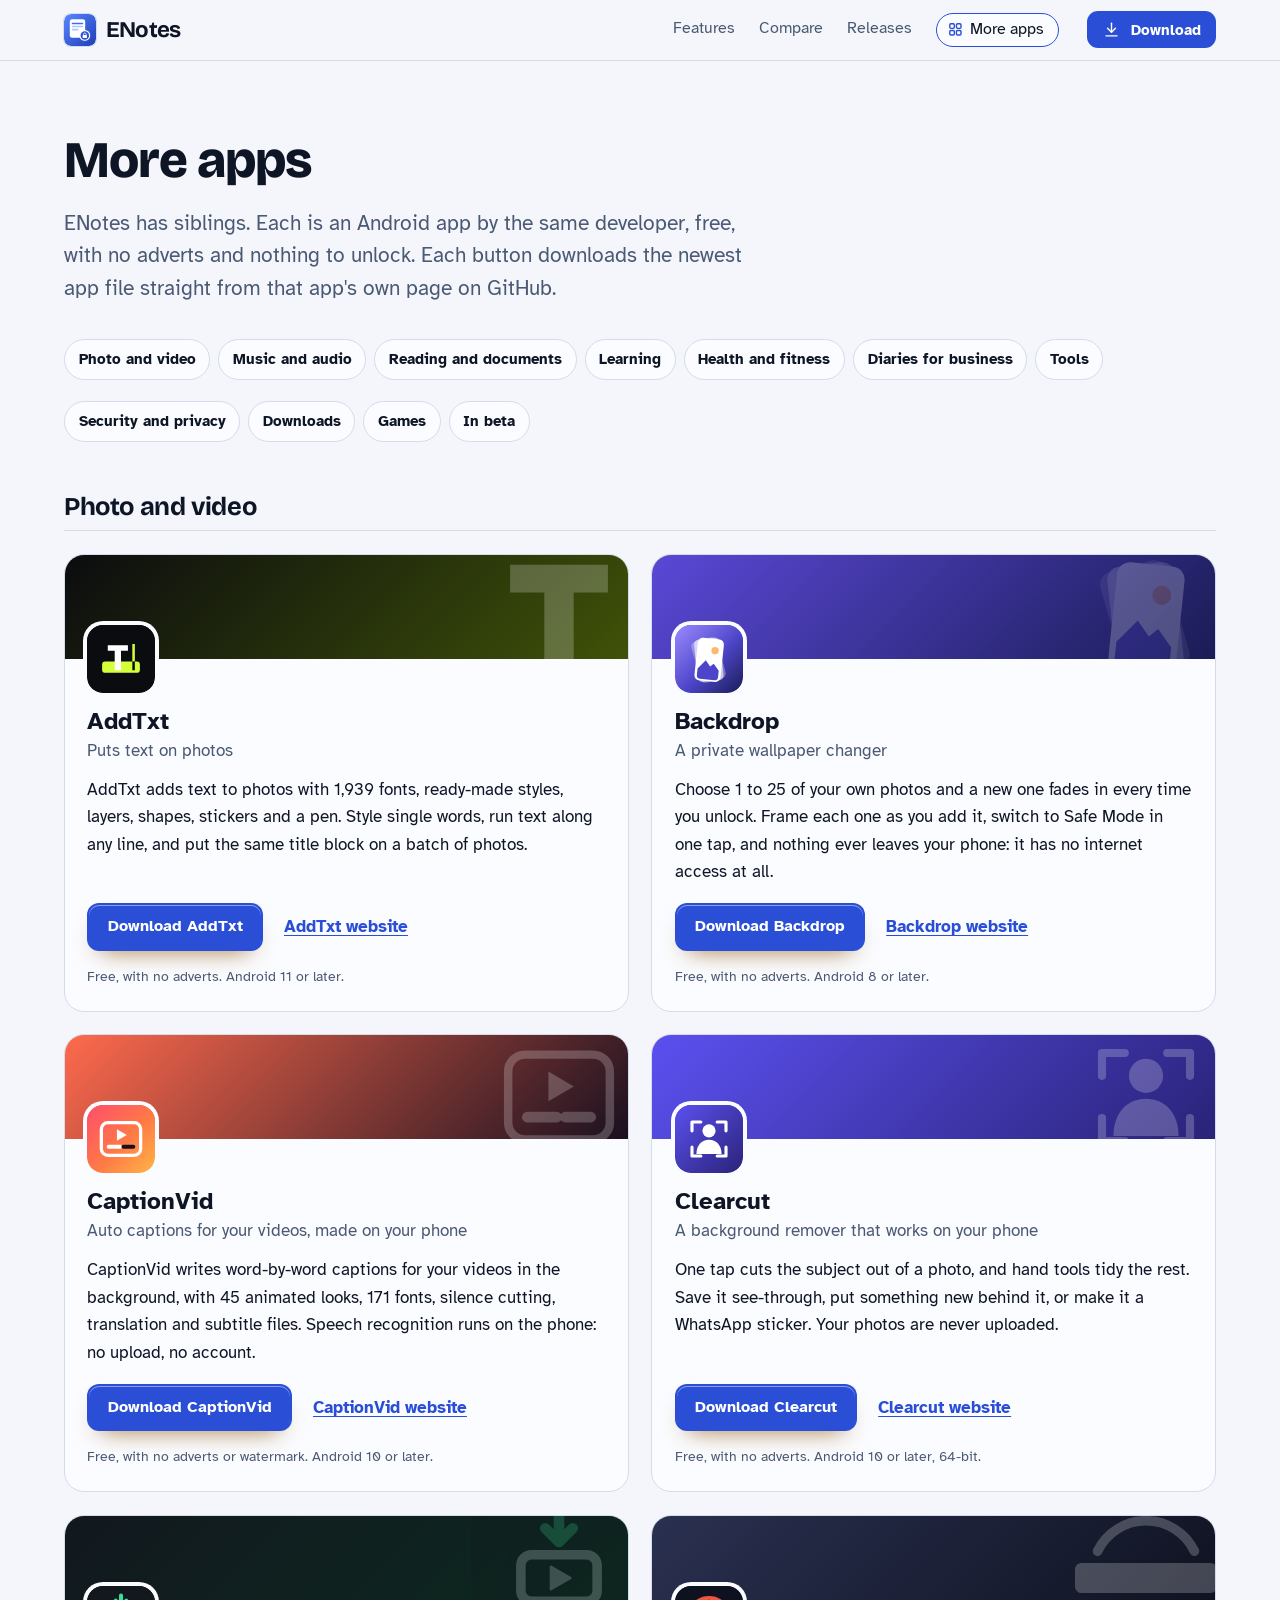
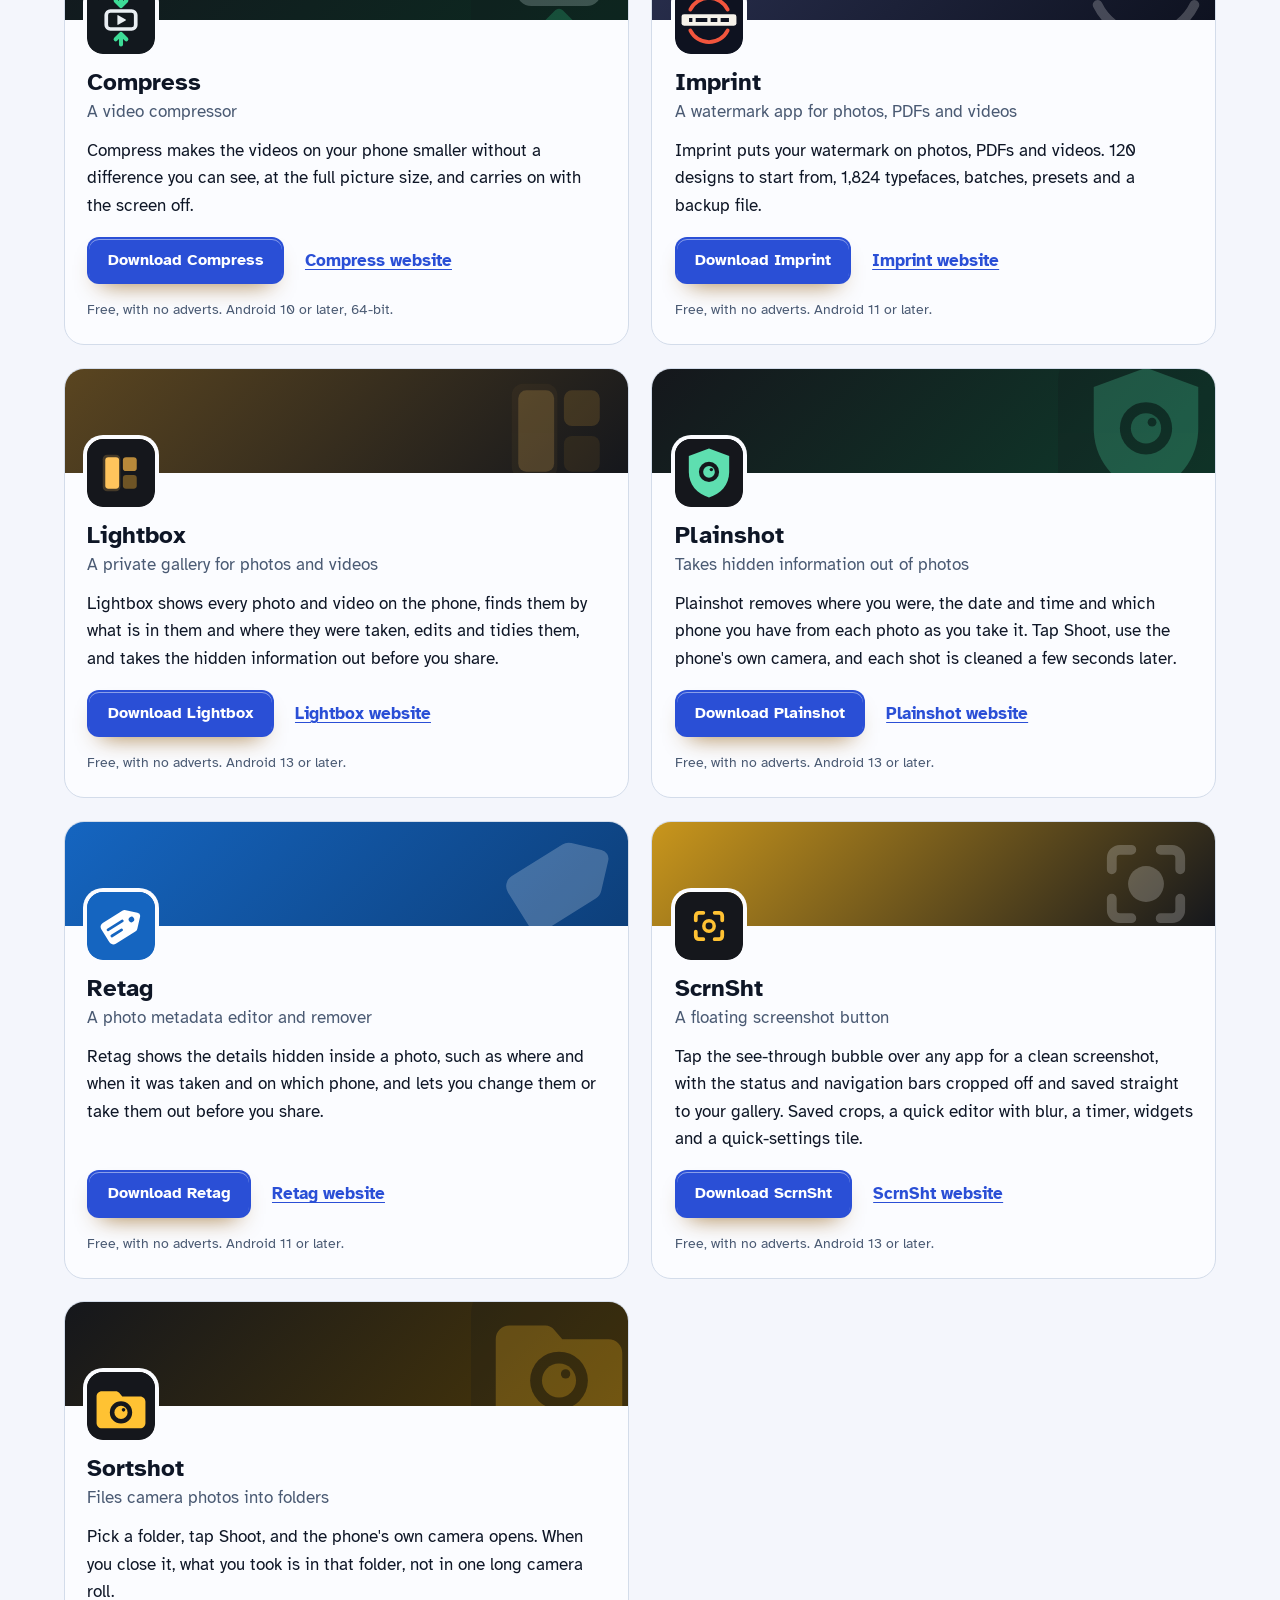
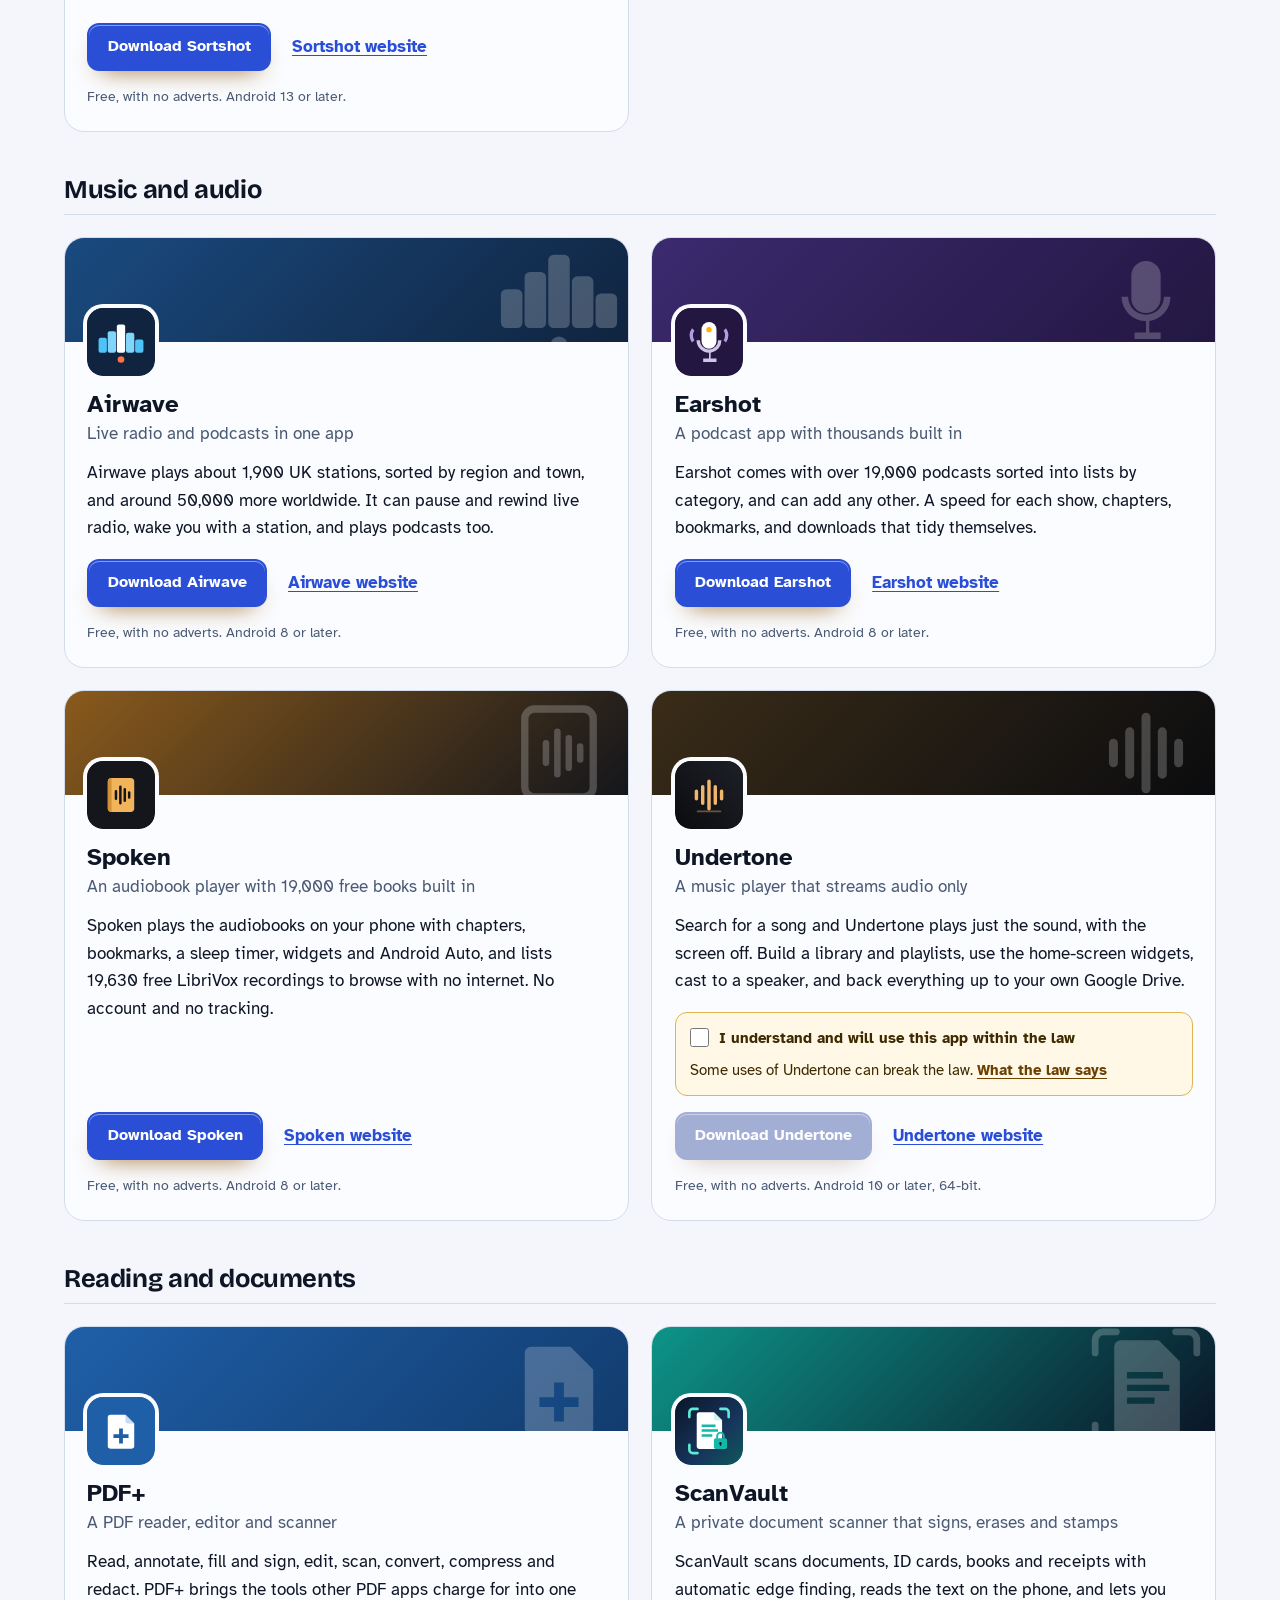
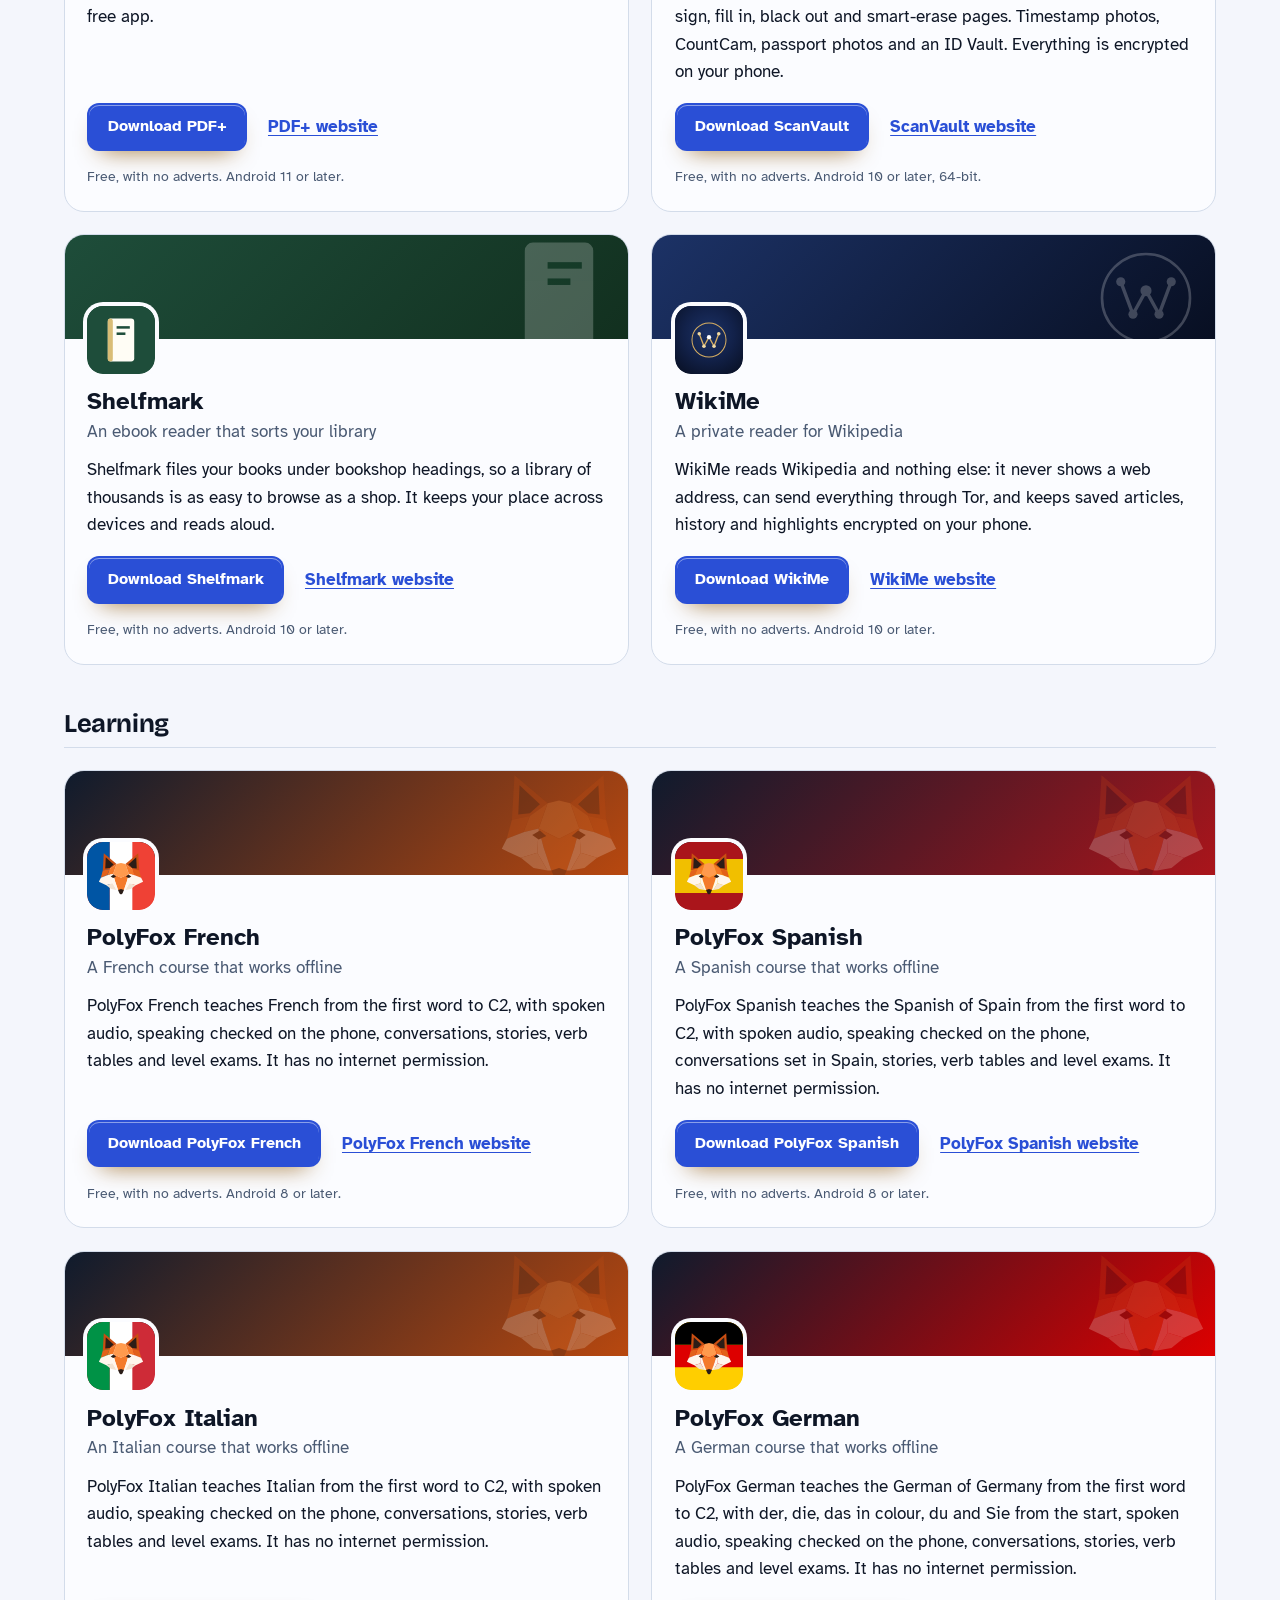
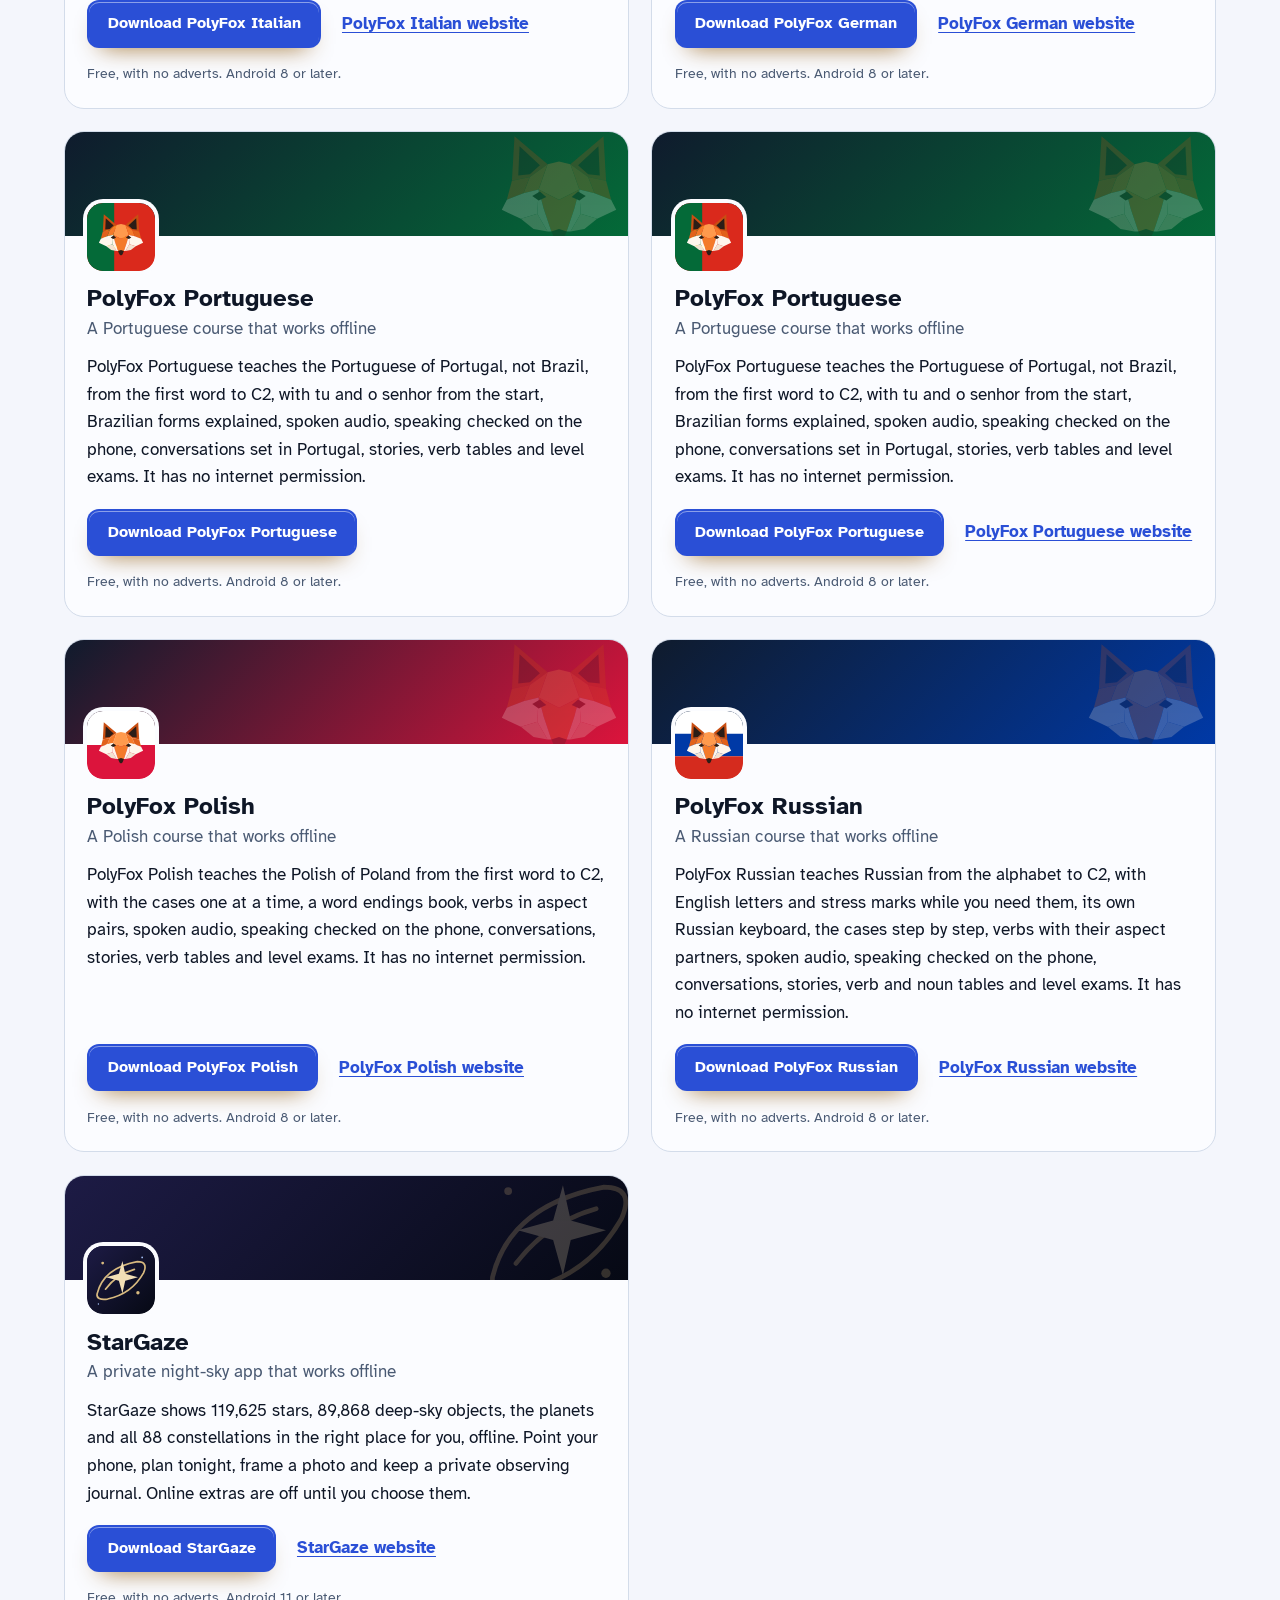
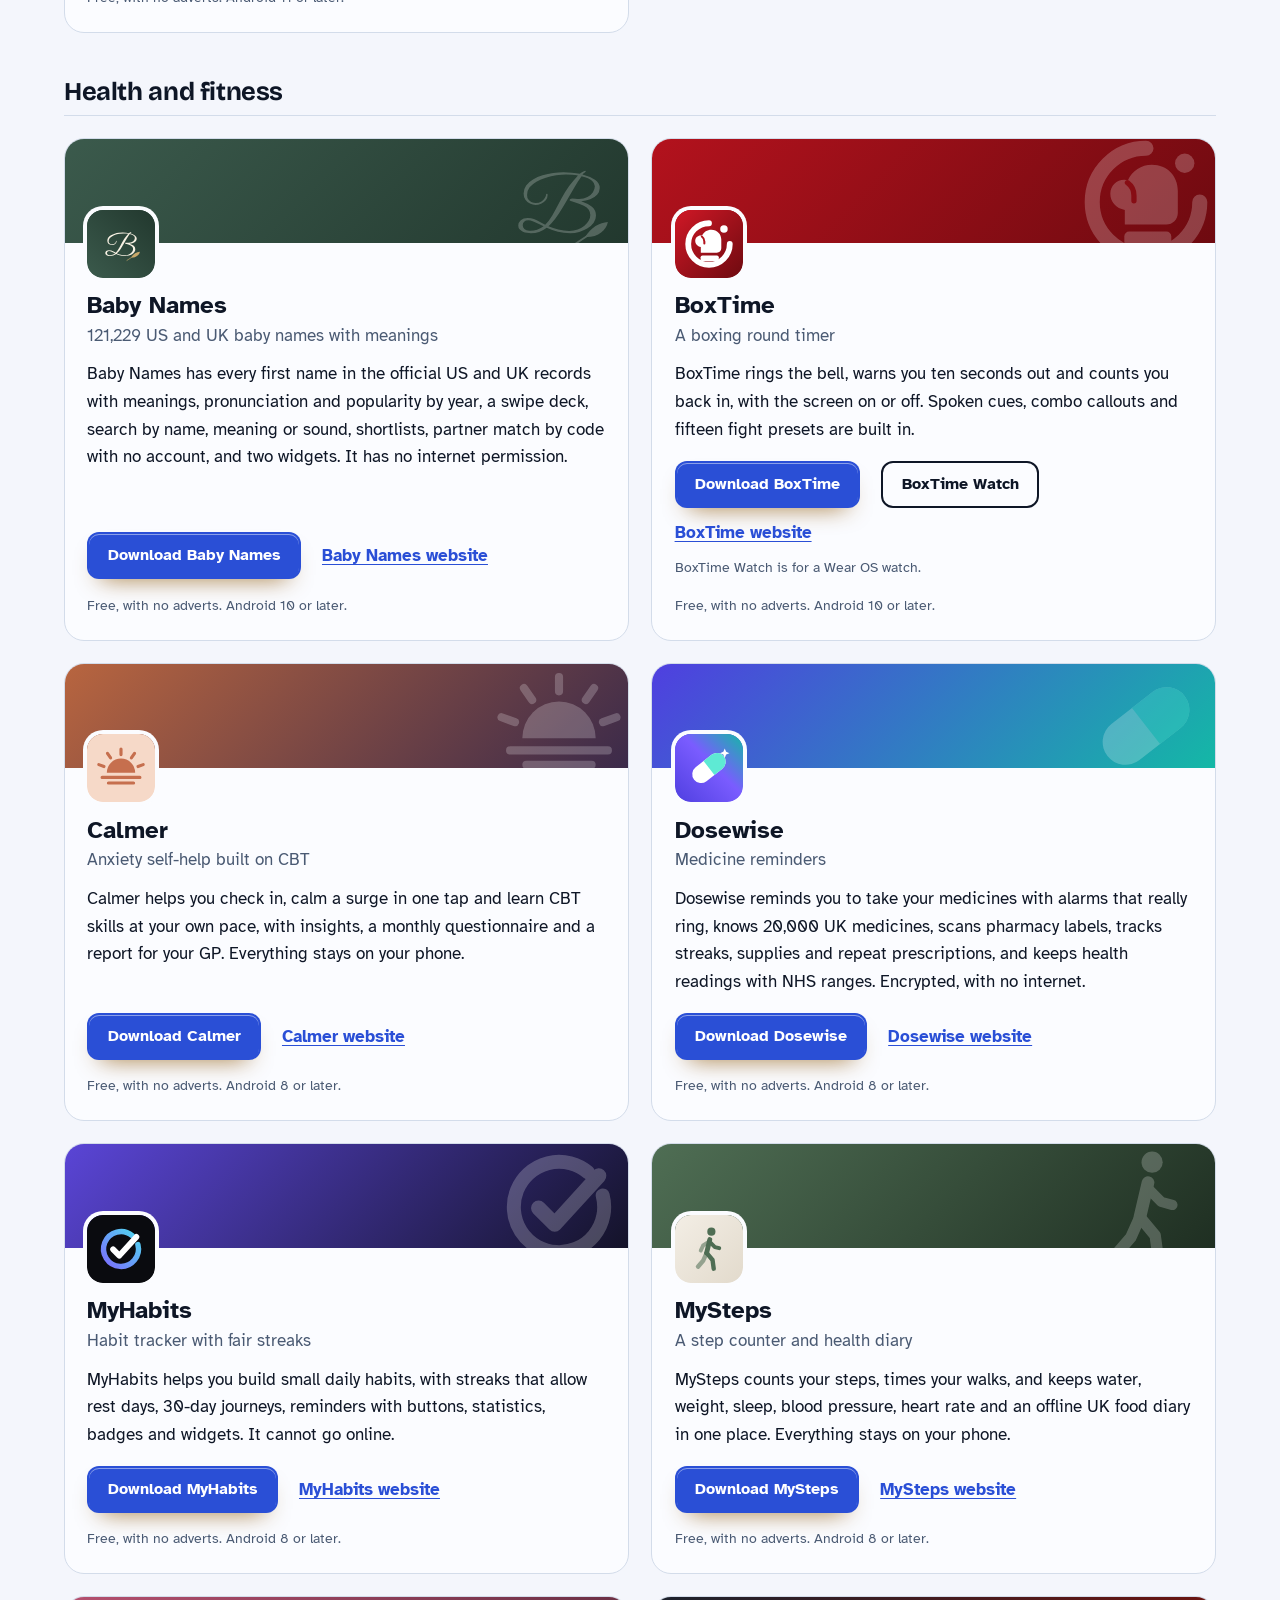
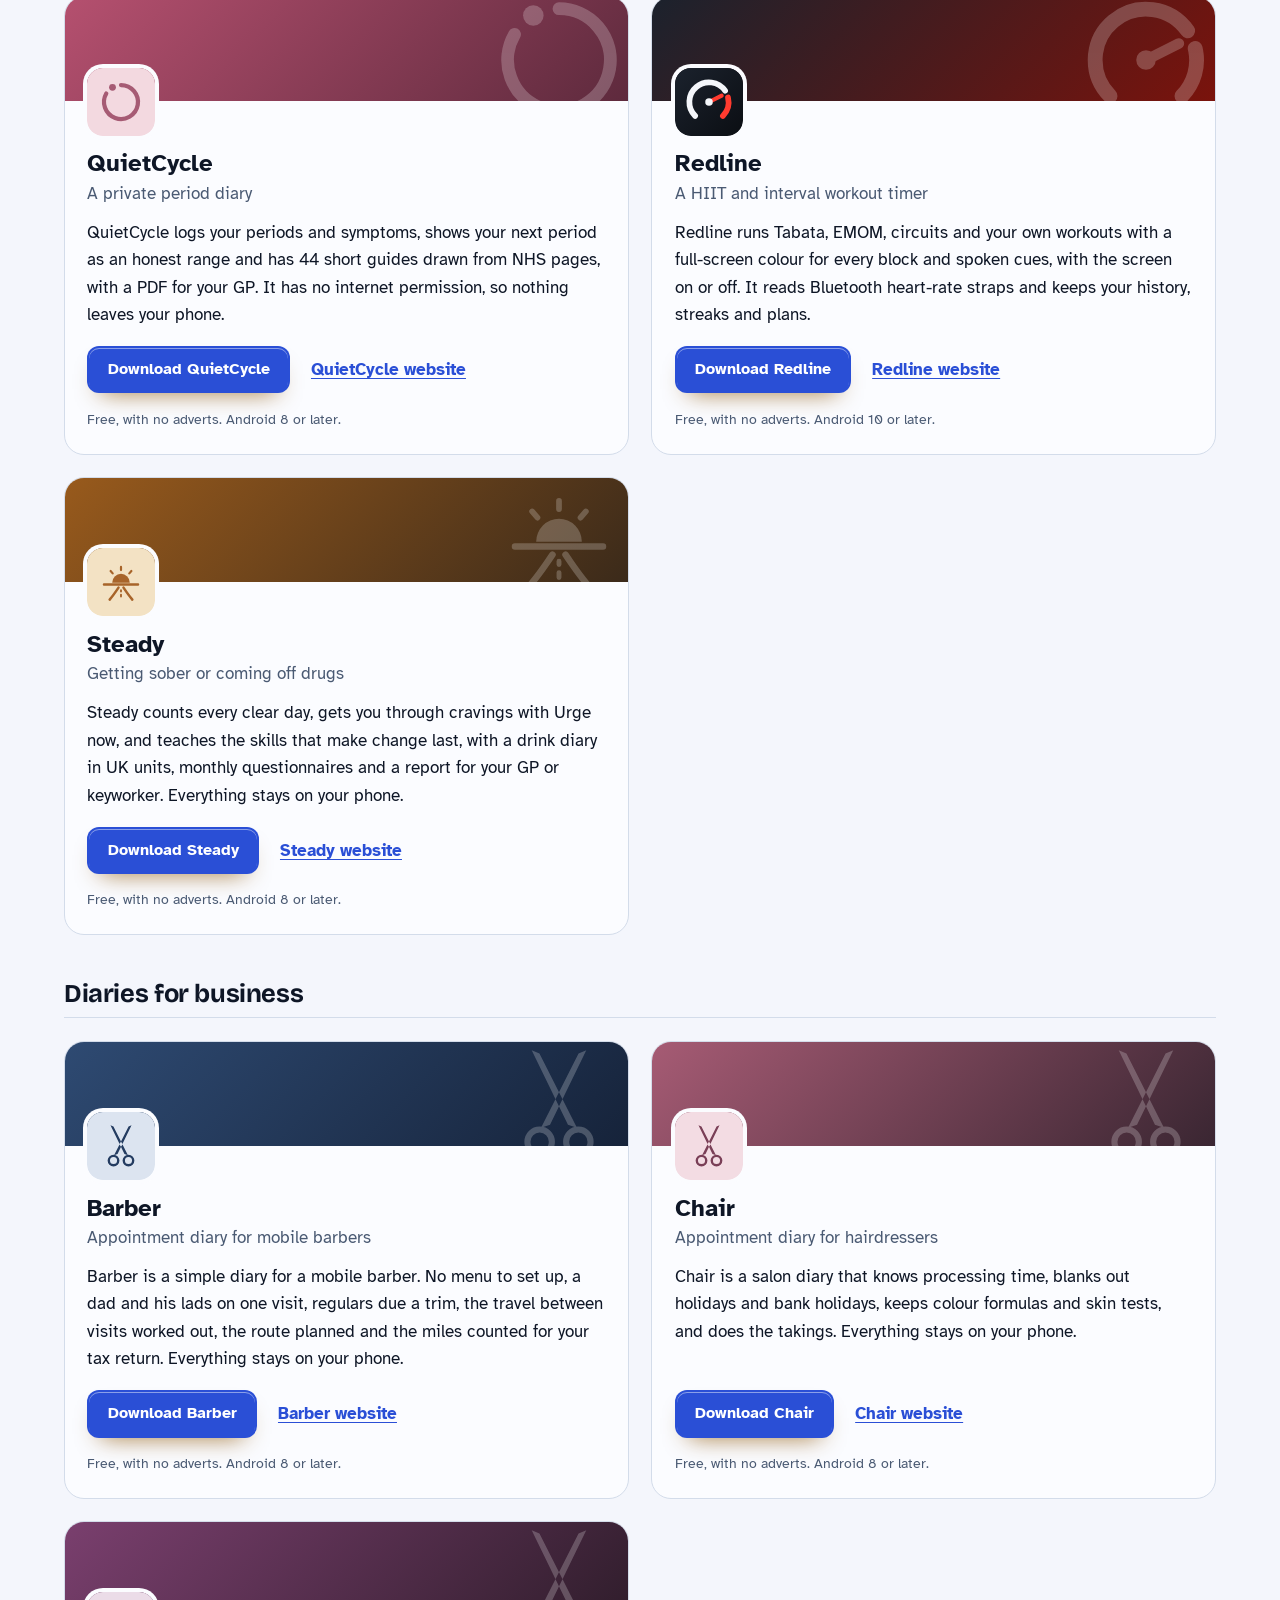
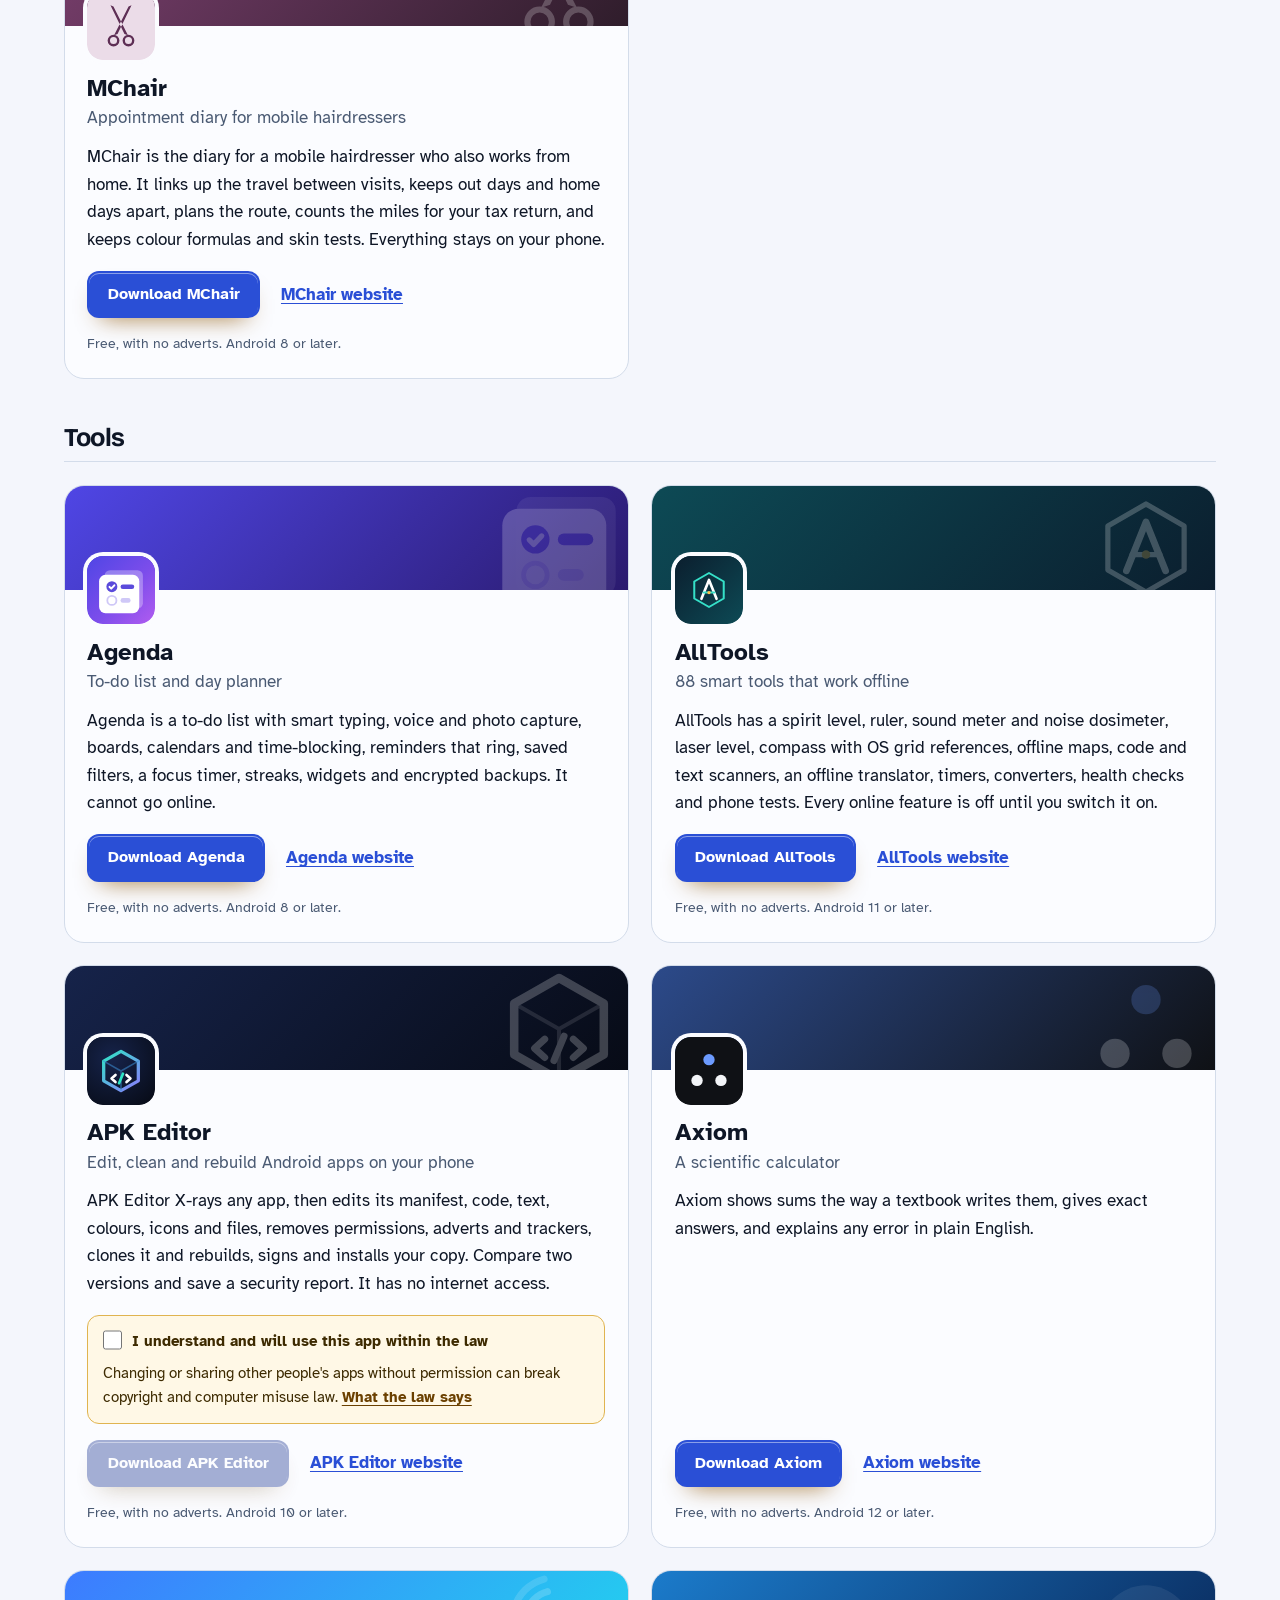
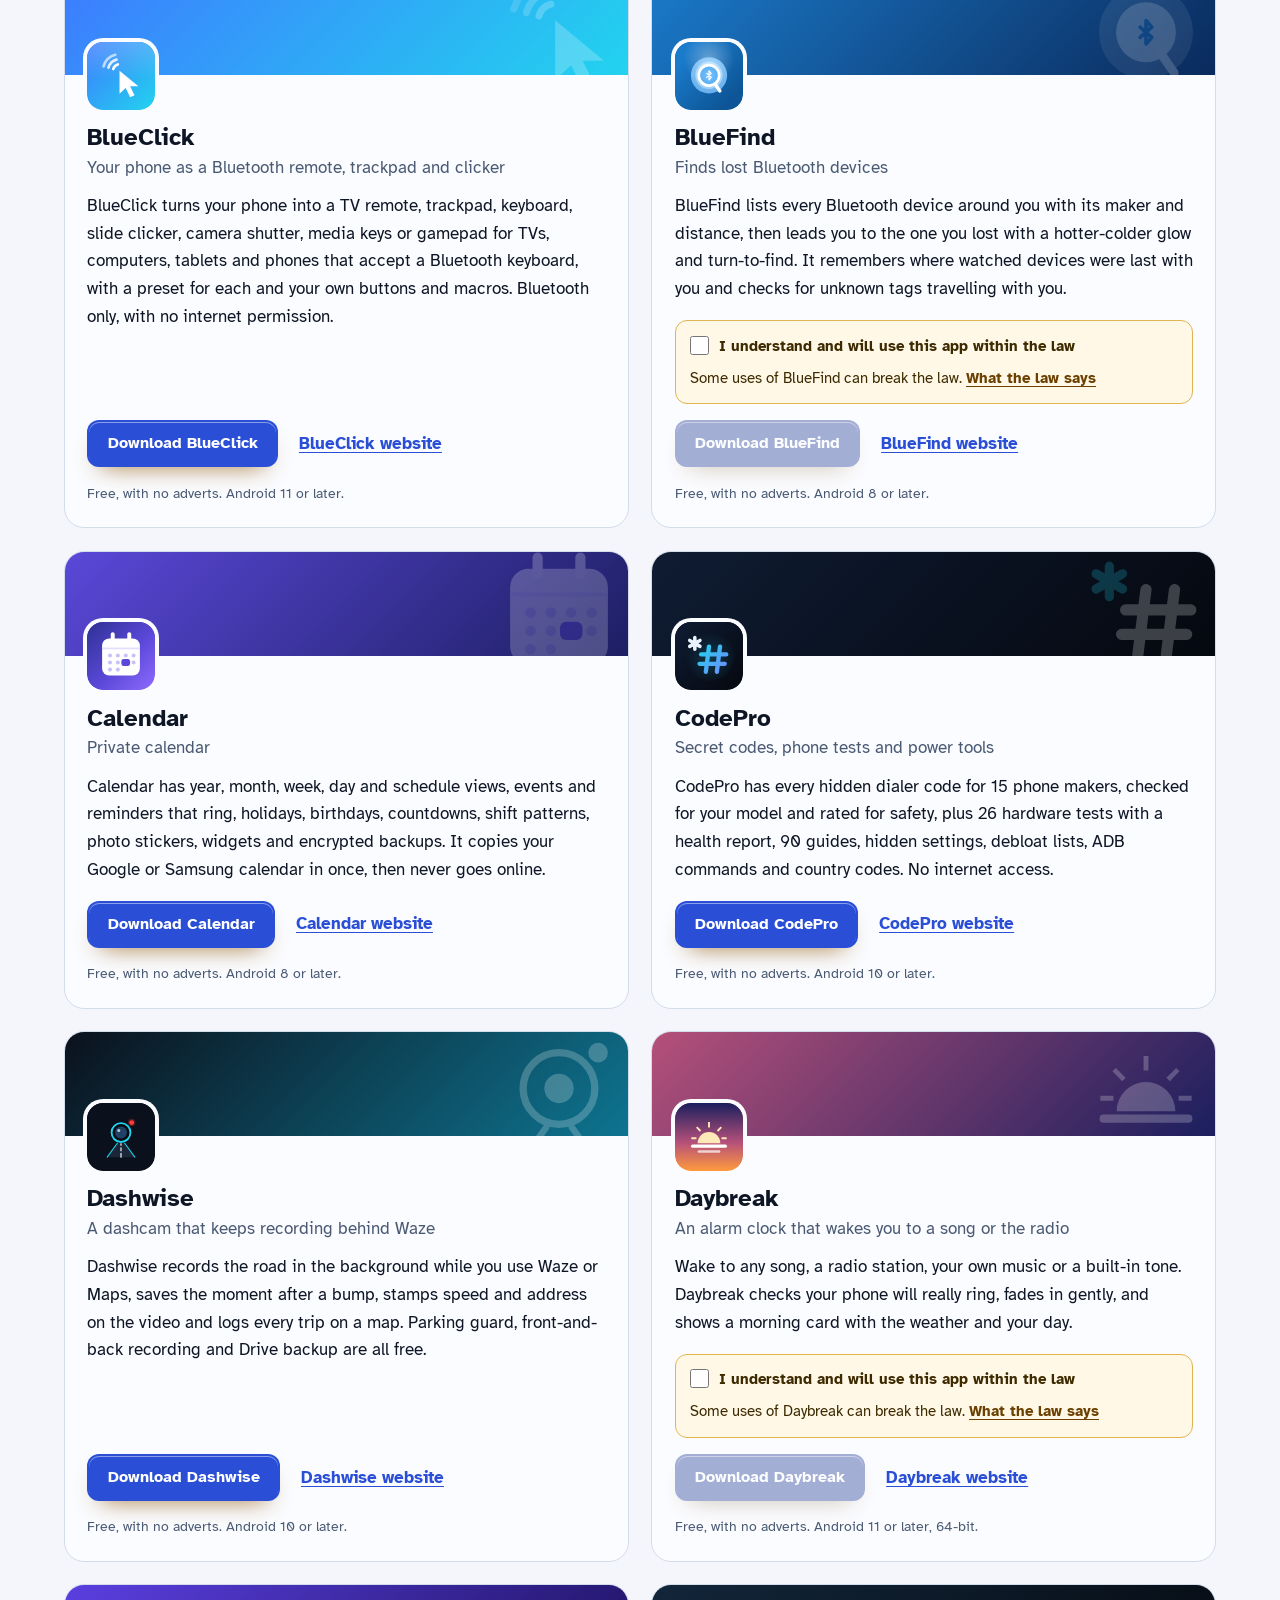
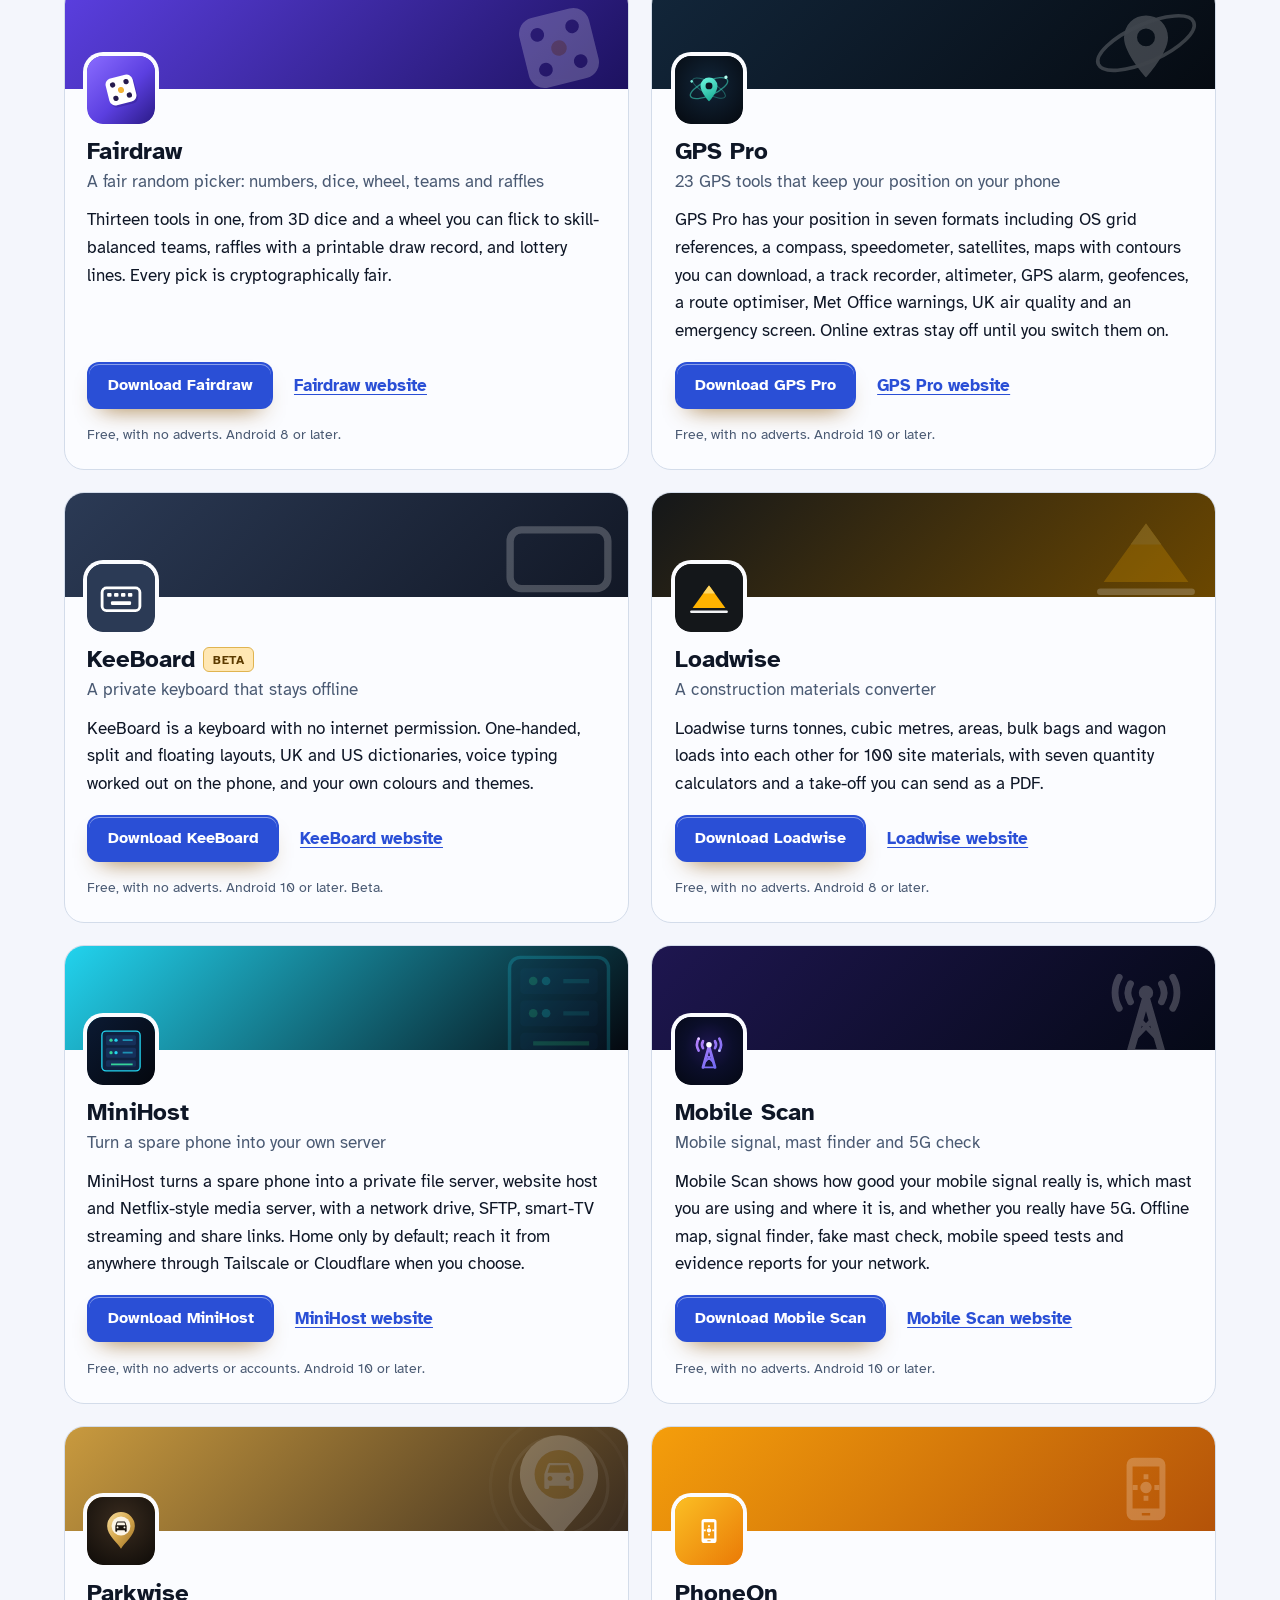
==== commit b685314a: "More apps: add BlueClick" ====
--- a/more-apps.html
+++ b/more-apps.html
@@ -4,7 +4,7 @@
 <meta charset="utf-8">
 <meta name="viewport" content="width=device-width, initial-scale=1">
 <title>More free Android apps from the maker of ENotes</title>
-<meta name="description" content="All 97 free Android apps from the maker of ENotes, in one list by category, each with its download and a link to its website.">
+<meta name="description" content="All 98 free Android apps from the maker of ENotes, in one list by category, each with its download and a link to its website.">
 <meta name="author" content="Jonathan Jackson">
 <link rel="canonical" href="https://customgpter.github.io/enotes/more-apps.html">
 <meta name="theme-color" content="#f4f6fc" media="(prefers-color-scheme: light)">
@@ -12,7 +12,7 @@
 <meta property="og:type" content="website">
 <meta property="og:site_name" content="ENotes">
 <meta property="og:title" content="More free Android apps from the maker of ENotes">
-<meta property="og:description" content="All 97 free Android apps from the maker of ENotes, in one list by category, each with its download and a link to its website.">
+<meta property="og:description" content="All 98 free Android apps from the maker of ENotes, in one list by category, each with its download and a link to its website.">
 <meta property="og:url" content="https://customgpter.github.io/enotes/more-apps.html">
 <meta property="og:image" content="https://customgpter.github.io/enotes/assets/og.png">
 <meta property="og:image:width" content="1200">
@@ -26,7 +26,7 @@
 <link rel="preload" href="./assets/fonts/atkinson-hyperlegible-latin-400-normal.woff2" as="font" type="font/woff2" crossorigin>
 <link rel="stylesheet" href="./assets/site.css?v=1">
 <link rel="stylesheet" href="./assets/house.css?v=2">
-<script type="application/ld+json">{"@context":"https://schema.org","@type":"ItemList","name":"Apps from the maker of ENotes","url":"https://customgpter.github.io/enotes/more-apps.html","itemListElement":[{"@type":"ListItem","position":1,"name":"AddTxt","url":"https://customgpter.github.io/addtxt/"},{"@type":"ListItem","position":2,"name":"Backdrop","url":"https://customgpter.github.io/backdrop/"},{"@type":"ListItem","position":3,"name":"CaptionVid","url":"https://customgpter.github.io/captionvid/"},{"@type":"ListItem","position":4,"name":"Clearcut","url":"https://customgpter.github.io/clearcut/"},{"@type":"ListItem","position":5,"name":"Compress","url":"https://customgpter.github.io/compress/"},{"@type":"ListItem","position":6,"name":"Imprint","url":"https://customgpter.github.io/imprint/"},{"@type":"ListItem","position":7,"name":"Lightbox","url":"https://customgpter.github.io/lightbox/"},{"@type":"ListItem","position":8,"name":"Plainshot","url":"https://customgpter.github.io/plainshot/"},{"@type":"ListItem","position":9,"name":"Retag","url":"https://customgpter.github.io/retag/"},{"@type":"ListItem","position":10,"name":"ScrnSht","url":"https://customgpter.github.io/scrnsht/"},{"@type":"ListItem","position":11,"name":"Sortshot","url":"https://customgpter.github.io/sortshot/"},{"@type":"ListItem","position":12,"name":"Airwave","url":"https://customgpter.github.io/airwave/"},{"@type":"ListItem","position":13,"name":"Earshot","url":"https://customgpter.github.io/earshot/"},{"@type":"ListItem","position":14,"name":"Spoken","url":"https://customgpter.github.io/spoken/"},{"@type":"ListItem","position":15,"name":"Undertone","url":"https://customgpter.github.io/undertone/"},{"@type":"ListItem","position":16,"name":"PDF+","url":"https://customgpter.github.io/pdfplus/"},{"@type":"ListItem","position":17,"name":"ScanVault","url":"https://customgpter.github.io/scanvault/"},{"@type":"ListItem","position":18,"name":"Shelfmark","url":"https://customgpter.github.io/shelfmark/"},{"@type":"ListItem","position":19,"name":"WikiMe","url":"https://customgpter.github.io/wikime/"},{"@type":"ListItem","position":20,"name":"PolyFox French","url":"https://customgpter.github.io/polyfox/"},{"@type":"ListItem","position":21,"name":"PolyFox German","url":"https://customgpter.github.io/polyfox-german/"},{"@type":"ListItem","position":22,"name":"PolyFox Portuguese","url":"https://customgpter.github.io/polyfox-portuguese/"},{"@type":"ListItem","position":23,"name":"PolyFox Polish","url":"https://customgpter.github.io/polyfox-polish/"},{"@type":"ListItem","position":24,"name":"PolyFox Russian","url":"https://customgpter.github.io/polyfox-russian/"},{"@type":"ListItem","position":25,"name":"StarGaze","url":"https://customgpter.github.io/stargaze/"},{"@type":"ListItem","position":26,"name":"Baby Names","url":"https://customgpter.github.io/babynames/"},{"@type":"ListItem","position":27,"name":"BoxTime","url":"https://customgpter.github.io/boxtime/"},{"@type":"ListItem","position":28,"name":"Calmer","url":"https://customgpter.github.io/calmer/"},{"@type":"ListItem","position":29,"name":"Dosewise","url":"https://customgpter.github.io/dosewise/"},{"@type":"ListItem","position":30,"name":"MyHabits","url":"https://customgpter.github.io/myhabits/"},{"@type":"ListItem","position":31,"name":"MySteps","url":"https://customgpter.github.io/mysteps/"},{"@type":"ListItem","position":32,"name":"QuietCycle","url":"https://customgpter.github.io/quietcycle/"},{"@type":"ListItem","position":33,"name":"Redline","url":"https://customgpter.github.io/redline/"},{"@type":"ListItem","position":34,"name":"Steady","url":"https://customgpter.github.io/steady/"},{"@type":"ListItem","position":35,"name":"Barber","url":"https://customgpter.github.io/barber/"},{"@type":"ListItem","position":36,"name":"Chair","url":"https://customgpter.github.io/chair/"},{"@type":"ListItem","position":37,"name":"MChair","url":"https://customgpter.github.io/mchair/"},{"@type":"ListItem","position":38,"name":"Agenda","url":"https://customgpter.github.io/agenda/"},{"@type":"ListItem","position":39,"name":"AllTools","url":"https://customgpter.github.io/alltools/"},{"@type":"ListItem","position":40,"name":"APK Editor","url":"https://customgpter.github.io/apkeditor/"},{"@type":"ListItem","position":41,"name":"Axiom","url":"https://customgpter.github.io/axiom/"},{"@type":"ListItem","position":42,"name":"BlueFind","url":"https://customgpter.github.io/bluefind/"},{"@type":"ListItem","position":43,"name":"Calendar","url":"https://customgpter.github.io/calendar/"},{"@type":"ListItem","position":44,"name":"CodePro","url":"https://customgpter.github.io/codepro/"},{"@type":"ListItem","position":45,"name":"Dashwise","url":"https://customgpter.github.io/dashwise/"},{"@type":"ListItem","position":46,"name":"Daybreak","url":"https://customgpter.github.io/daybreak/"},{"@type":"ListItem","position":47,"name":"Fairdraw","url":"https://customgpter.github.io/fairdraw/"},{"@type":"ListItem","position":48,"name":"GPS Pro","url":"https://customgpter.github.io/gpspro/"},{"@type":"ListItem","position":49,"name":"KeeBoard","url":"https://customgpter.github.io/keeboard/"},{"@type":"ListItem","position":50,"name":"Loadwise","url":"https://customgpter.github.io/loadwise/"},{"@type":"ListItem","position":51,"name":"MiniHost","url":"https://customgpter.github.io/minihost/"},{"@type":"ListItem","position":52,"name":"Mobile Scan","url":"https://customgpter.github.io/mobilescan/"},{"@type":"ListItem","position":53,"name":"Parkwise","url":"https://customgpter.github.io/parkwise/"},{"@type":"ListItem","position":54,"name":"Pocketmind","url":"https://customgpter.github.io/pocketmind/"},{"@type":"ListItem","position":55,"name":"Refine","url":"https://customgpter.github.io/refine/"},{"@type":"ListItem","position":56,"name":"Shiftwise","url":"https://customgpter.github.io/shiftwise/"},{"@type":"ListItem","position":57,"name":"SimpleCalc","url":"https://customgpter.github.io/simplecalc/"},{"@type":"ListItem","position":58,"name":"Skyline","url":"https://customgpter.github.io/skyline/"},{"@type":"ListItem","position":59,"name":"Slipway","url":"https://customgpter.github.io/slipway/"},{"@type":"ListItem","position":60,"name":"Tagger","url":"https://customgpter.github.io/tagger/"},{"@type":"ListItem","position":61,"name":"TotalClean","url":"https://customgpter.github.io/totalclean/"},{"@type":"ListItem","position":62,"name":"TVLink","url":"https://customgpter.github.io/tvlink/"},{"@type":"ListItem","position":63,"name":"Unbox","url":"https://customgpter.github.io/unbox/"},{"@type":"ListItem","position":64,"name":"WhatsKeep","url":"https://customgpter.github.io/whatskeep/"},{"@type":"ListItem","position":65,"name":"WiFi Scan","url":"https://customgpter.github.io/wifiscan/"},{"@type":"ListItem","position":66,"name":"Auditly","url":"https://customgpter.github.io/auditly/"},{"@type":"ListItem","position":67,"name":"Backchannel","url":"https://customgpter.github.io/backchannel/"},{"@type":"ListItem","position":68,"name":"ENotes","url":"https://customgpter.github.io/enotes/"},{"@type":"ListItem","position":69,"name":"FindMe","url":"https://customgpter.github.io/findme/"},{"@type":"ListItem","position":70,"name":"iLock","url":"https://customgpter.github.io/ilock/"},{"@type":"ListItem","position":71,"name":"ImSafe","url":"https://customgpter.github.io/imsafe/"},{"@type":"ListItem","position":72,"name":"IShred","url":"https://customgpter.github.io/ishred/"},{"@type":"ListItem","position":73,"name":"LockBox","url":"https://customgpter.github.io/lockbox/"},{"@type":"ListItem","position":74,"name":"PassVault","url":"https://customgpter.github.io/passvault/"},{"@type":"ListItem","position":75,"name":"SpyFind","url":"https://customgpter.github.io/spyfind/"},{"@type":"ListItem","position":76,"name":"TextWipe","url":"https://customgpter.github.io/textwipe/"},{"@type":"ListItem","position":77,"name":"Tracewire","url":"https://customgpter.github.io/tracewire/"},{"@type":"ListItem","position":78,"name":"Vigil","url":"https://customgpter.github.io/vigil/"},{"@type":"ListItem","position":79,"name":"Grab","url":"https://customgpter.github.io/grab/"},{"@type":"ListItem","position":80,"name":"Swarm","url":"https://customgpter.github.io/swarm/"},{"@type":"ListItem","position":81,"name":"Plane Games","url":"https://customgpter.github.io/plane-games/"},{"@type":"ListItem","position":82,"name":"Ninefold","url":"https://customgpter.github.io/ninefold/"},{"@type":"ListItem","position":83,"name":"Cubewise","url":"https://customgpter.github.io/cubewise/"},{"@type":"ListItem","position":84,"name":"Tilewise","url":"https://customgpter.github.io/tilewise/"},{"@type":"ListItem","position":85,"name":"Letterwise","url":"https://customgpter.github.io/letterwise/"},{"@type":"ListItem","position":86,"name":"Kingside","url":"https://customgpter.github.io/kingside/"},{"@type":"ListItem","position":87,"name":"Deckhand","url":"https://customgpter.github.io/deckhand/"},{"@type":"ListItem","position":88,"name":"SNESForge","url":"https://customgpter.github.io/snesforge/"},{"@type":"ListItem","position":89,"name":"Fame Boy","url":"https://customgpter.github.io/fameboy/"},{"@type":"ListItem","position":90,"name":"PSPPro","url":"https://customgpter.github.io/psppro/"},{"@type":"ListItem","position":91,"name":"MegaGen","url":"https://customgpter.github.io/megagen/"},{"@type":"ListItem","position":92,"name":"QVR","url":"https://customgpter.github.io/qvr/"},{"@type":"ListItem","position":93,"name":"QVR Watch","url":"https://customgpter.github.io/qvr-watch/"},{"@type":"ListItem","position":94,"name":"QVRLite","url":"https://customgpter.github.io/qvrlite/"},{"@type":"ListItem","position":95,"name":"Onionz","url":"https://customgpter.github.io/onionz/"},{"@type":"ListItem","position":96,"name":"OnionzWeb","url":"https://customgpter.github.io/onionzweb/"}]}</script>
+<script type="application/ld+json">{"@context":"https://schema.org","@type":"ItemList","name":"Apps from the maker of ENotes","url":"https://customgpter.github.io/enotes/more-apps.html","itemListElement":[{"@type":"ListItem","position":1,"name":"AddTxt","url":"https://customgpter.github.io/addtxt/"},{"@type":"ListItem","position":2,"name":"Backdrop","url":"https://customgpter.github.io/backdrop/"},{"@type":"ListItem","position":3,"name":"CaptionVid","url":"https://customgpter.github.io/captionvid/"},{"@type":"ListItem","position":4,"name":"Clearcut","url":"https://customgpter.github.io/clearcut/"},{"@type":"ListItem","position":5,"name":"Compress","url":"https://customgpter.github.io/compress/"},{"@type":"ListItem","position":6,"name":"Imprint","url":"https://customgpter.github.io/imprint/"},{"@type":"ListItem","position":7,"name":"Lightbox","url":"https://customgpter.github.io/lightbox/"},{"@type":"ListItem","position":8,"name":"Plainshot","url":"https://customgpter.github.io/plainshot/"},{"@type":"ListItem","position":9,"name":"Retag","url":"https://customgpter.github.io/retag/"},{"@type":"ListItem","position":10,"name":"ScrnSht","url":"https://customgpter.github.io/scrnsht/"},{"@type":"ListItem","position":11,"name":"Sortshot","url":"https://customgpter.github.io/sortshot/"},{"@type":"ListItem","position":12,"name":"Airwave","url":"https://customgpter.github.io/airwave/"},{"@type":"ListItem","position":13,"name":"Earshot","url":"https://customgpter.github.io/earshot/"},{"@type":"ListItem","position":14,"name":"Spoken","url":"https://customgpter.github.io/spoken/"},{"@type":"ListItem","position":15,"name":"Undertone","url":"https://customgpter.github.io/undertone/"},{"@type":"ListItem","position":16,"name":"PDF+","url":"https://customgpter.github.io/pdfplus/"},{"@type":"ListItem","position":17,"name":"ScanVault","url":"https://customgpter.github.io/scanvault/"},{"@type":"ListItem","position":18,"name":"Shelfmark","url":"https://customgpter.github.io/shelfmark/"},{"@type":"ListItem","position":19,"name":"WikiMe","url":"https://customgpter.github.io/wikime/"},{"@type":"ListItem","position":20,"name":"PolyFox French","url":"https://customgpter.github.io/polyfox/"},{"@type":"ListItem","position":21,"name":"PolyFox German","url":"https://customgpter.github.io/polyfox-german/"},{"@type":"ListItem","position":22,"name":"PolyFox Portuguese","url":"https://customgpter.github.io/polyfox-portuguese/"},{"@type":"ListItem","position":23,"name":"PolyFox Polish","url":"https://customgpter.github.io/polyfox-polish/"},{"@type":"ListItem","position":24,"name":"PolyFox Russian","url":"https://customgpter.github.io/polyfox-russian/"},{"@type":"ListItem","position":25,"name":"StarGaze","url":"https://customgpter.github.io/stargaze/"},{"@type":"ListItem","position":26,"name":"Baby Names","url":"https://customgpter.github.io/babynames/"},{"@type":"ListItem","position":27,"name":"BoxTime","url":"https://customgpter.github.io/boxtime/"},{"@type":"ListItem","position":28,"name":"Calmer","url":"https://customgpter.github.io/calmer/"},{"@type":"ListItem","position":29,"name":"Dosewise","url":"https://customgpter.github.io/dosewise/"},{"@type":"ListItem","position":30,"name":"MyHabits","url":"https://customgpter.github.io/myhabits/"},{"@type":"ListItem","position":31,"name":"MySteps","url":"https://customgpter.github.io/mysteps/"},{"@type":"ListItem","position":32,"name":"QuietCycle","url":"https://customgpter.github.io/quietcycle/"},{"@type":"ListItem","position":33,"name":"Redline","url":"https://customgpter.github.io/redline/"},{"@type":"ListItem","position":34,"name":"Steady","url":"https://customgpter.github.io/steady/"},{"@type":"ListItem","position":35,"name":"Barber","url":"https://customgpter.github.io/barber/"},{"@type":"ListItem","position":36,"name":"Chair","url":"https://customgpter.github.io/chair/"},{"@type":"ListItem","position":37,"name":"MChair","url":"https://customgpter.github.io/mchair/"},{"@type":"ListItem","position":38,"name":"Agenda","url":"https://customgpter.github.io/agenda/"},{"@type":"ListItem","position":39,"name":"AllTools","url":"https://customgpter.github.io/alltools/"},{"@type":"ListItem","position":40,"name":"APK Editor","url":"https://customgpter.github.io/apkeditor/"},{"@type":"ListItem","position":41,"name":"Axiom","url":"https://customgpter.github.io/axiom/"},{"@type":"ListItem","position":42,"name":"BlueClick","url":"https://customgpter.github.io/blueclick/"},{"@type":"ListItem","position":43,"name":"BlueFind","url":"https://customgpter.github.io/bluefind/"},{"@type":"ListItem","position":44,"name":"Calendar","url":"https://customgpter.github.io/calendar/"},{"@type":"ListItem","position":45,"name":"CodePro","url":"https://customgpter.github.io/codepro/"},{"@type":"ListItem","position":46,"name":"Dashwise","url":"https://customgpter.github.io/dashwise/"},{"@type":"ListItem","position":47,"name":"Daybreak","url":"https://customgpter.github.io/daybreak/"},{"@type":"ListItem","position":48,"name":"Fairdraw","url":"https://customgpter.github.io/fairdraw/"},{"@type":"ListItem","position":49,"name":"GPS Pro","url":"https://customgpter.github.io/gpspro/"},{"@type":"ListItem","position":50,"name":"KeeBoard","url":"https://customgpter.github.io/keeboard/"},{"@type":"ListItem","position":51,"name":"Loadwise","url":"https://customgpter.github.io/loadwise/"},{"@type":"ListItem","position":52,"name":"MiniHost","url":"https://customgpter.github.io/minihost/"},{"@type":"ListItem","position":53,"name":"Mobile Scan","url":"https://customgpter.github.io/mobilescan/"},{"@type":"ListItem","position":54,"name":"Parkwise","url":"https://customgpter.github.io/parkwise/"},{"@type":"ListItem","position":55,"name":"Pocketmind","url":"https://customgpter.github.io/pocketmind/"},{"@type":"ListItem","position":56,"name":"Refine","url":"https://customgpter.github.io/refine/"},{"@type":"ListItem","position":57,"name":"Shiftwise","url":"https://customgpter.github.io/shiftwise/"},{"@type":"ListItem","position":58,"name":"SimpleCalc","url":"https://customgpter.github.io/simplecalc/"},{"@type":"ListItem","position":59,"name":"Skyline","url":"https://customgpter.github.io/skyline/"},{"@type":"ListItem","position":60,"name":"Slipway","url":"https://customgpter.github.io/slipway/"},{"@type":"ListItem","position":61,"name":"Tagger","url":"https://customgpter.github.io/tagger/"},{"@type":"ListItem","position":62,"name":"TotalClean","url":"https://customgpter.github.io/totalclean/"},{"@type":"ListItem","position":63,"name":"TVLink","url":"https://customgpter.github.io/tvlink/"},{"@type":"ListItem","position":64,"name":"Unbox","url":"https://customgpter.github.io/unbox/"},{"@type":"ListItem","position":65,"name":"WhatsKeep","url":"https://customgpter.github.io/whatskeep/"},{"@type":"ListItem","position":66,"name":"WiFi Scan","url":"https://customgpter.github.io/wifiscan/"},{"@type":"ListItem","position":67,"name":"Auditly","url":"https://customgpter.github.io/auditly/"},{"@type":"ListItem","position":68,"name":"Backchannel","url":"https://customgpter.github.io/backchannel/"},{"@type":"ListItem","position":69,"name":"ENotes","url":"https://customgpter.github.io/enotes/"},{"@type":"ListItem","position":70,"name":"FindMe","url":"https://customgpter.github.io/findme/"},{"@type":"ListItem","position":71,"name":"iLock","url":"https://customgpter.github.io/ilock/"},{"@type":"ListItem","position":72,"name":"ImSafe","url":"https://customgpter.github.io/imsafe/"},{"@type":"ListItem","position":73,"name":"IShred","url":"https://customgpter.github.io/ishred/"},{"@type":"ListItem","position":74,"name":"LockBox","url":"https://customgpter.github.io/lockbox/"},{"@type":"ListItem","position":75,"name":"PassVault","url":"https://customgpter.github.io/passvault/"},{"@type":"ListItem","position":76,"name":"SpyFind","url":"https://customgpter.github.io/spyfind/"},{"@type":"ListItem","position":77,"name":"TextWipe","url":"https://customgpter.github.io/textwipe/"},{"@type":"ListItem","position":78,"name":"Tracewire","url":"https://customgpter.github.io/tracewire/"},{"@type":"ListItem","position":79,"name":"Vigil","url":"https://customgpter.github.io/vigil/"},{"@type":"ListItem","position":80,"name":"Grab","url":"https://customgpter.github.io/grab/"},{"@type":"ListItem","position":81,"name":"Swarm","url":"https://customgpter.github.io/swarm/"},{"@type":"ListItem","position":82,"name":"Plane Games","url":"https://customgpter.github.io/plane-games/"},{"@type":"ListItem","position":83,"name":"Ninefold","url":"https://customgpter.github.io/ninefold/"},{"@type":"ListItem","position":84,"name":"Cubewise","url":"https://customgpter.github.io/cubewise/"},{"@type":"ListItem","position":85,"name":"Tilewise","url":"https://customgpter.github.io/tilewise/"},{"@type":"ListItem","position":86,"name":"Letterwise","url":"https://customgpter.github.io/letterwise/"},{"@type":"ListItem","position":87,"name":"Kingside","url":"https://customgpter.github.io/kingside/"},{"@type":"ListItem","position":88,"name":"Deckhand","url":"https://customgpter.github.io/deckhand/"},{"@type":"ListItem","position":89,"name":"SNESForge","url":"https://customgpter.github.io/snesforge/"},{"@type":"ListItem","position":90,"name":"Fame Boy","url":"https://customgpter.github.io/fameboy/"},{"@type":"ListItem","position":91,"name":"PSPPro","url":"https://customgpter.github.io/psppro/"},{"@type":"ListItem","position":92,"name":"MegaGen","url":"https://customgpter.github.io/megagen/"},{"@type":"ListItem","position":93,"name":"QVR","url":"https://customgpter.github.io/qvr/"},{"@type":"ListItem","position":94,"name":"QVR Watch","url":"https://customgpter.github.io/qvr-watch/"},{"@type":"ListItem","position":95,"name":"QVRLite","url":"https://customgpter.github.io/qvrlite/"},{"@type":"ListItem","position":96,"name":"Onionz","url":"https://customgpter.github.io/onionz/"},{"@type":"ListItem","position":97,"name":"OnionzWeb","url":"https://customgpter.github.io/onionzweb/"}]}</script>
 <link rel="stylesheet" href="./assets/apps-list.css?v=1">
 <script src="./assets/apps-list.js?v=1" defer></script>
 </head>
@@ -87,7 +87,7 @@
 <div class="mapps-group" role="group" aria-labelledby="apps-tools"><h2 class="mapps-cat" id="apps-tools">Tools</h2>
 <ul class="mapps"><li class="mapp" style="--b:#4f46e5;--b2:#2a1a6e"><div class="mapp-cover" aria-hidden="true"><svg viewBox="0 0 108 108"><g transform="translate(54 56) scale(1.45) translate(-52 -56)"><rect x="34" y="33" width="42" height="42" rx="6" fill="#fff" fill-opacity=".3"/><rect x="28" y="38" width="44" height="42" rx="7" fill="#fff" fill-opacity=".95"/><circle cx="42" cy="51" r="6" fill="#5b4bdb"/><path d="M39.4 51.2l1.9 1.9 3.4-3.6" stroke="#fff" stroke-width="2.2" fill="none" stroke-linecap="round" stroke-linejoin="round"/><rect x="51.5" y="48.5" width="15" height="5" rx="2.5" fill="#5b4bdb"/><circle cx="42" cy="66" r="5" fill="none" stroke="#cfc8f7" stroke-width="2"/><rect x="51.5" y="63.5" width="11" height="5" rx="2.5" fill="#cfc8f7"/></g></svg></div><div class="mapp-body"><svg class="mapp-icon" viewBox="0 0 108 108" aria-hidden="true"><defs><linearGradient id="i-agenda-agi" x1="0" y1="0" x2="1" y2="1"><stop offset="0" stop-color="#4f46e5"/><stop offset=".55" stop-color="#7c4deb"/><stop offset="1" stop-color="#b15cf0"/></linearGradient></defs><rect width="108" height="108" rx="24" fill="url(#i-agenda-agi)"/><g transform="translate(54 56) scale(1.45) translate(-52 -56)"><rect x="34" y="33" width="42" height="42" rx="6" fill="#fff" fill-opacity=".3"/><rect x="28" y="38" width="44" height="42" rx="7" fill="#fff"/><circle cx="42" cy="51" r="6" fill="#5b4bdb"/><path d="M39.4 51.2l1.9 1.9 3.4-3.6" stroke="#fff" stroke-width="2.2" fill="none" stroke-linecap="round" stroke-linejoin="round"/><rect x="51.5" y="48.5" width="15" height="5" rx="2.5" fill="#5b4bdb"/><circle cx="42" cy="66" r="5" fill="none" stroke="#cfc8f7" stroke-width="2"/><rect x="51.5" y="63.5" width="11" height="5" rx="2.5" fill="#cfc8f7"/></g></svg><h3>Agenda</h3><p class="mapp-kind">To-do list and day planner</p><p class="mapp-say">Agenda is a to-do list with smart typing, voice and photo capture, boards, calendars and time-blocking, reminders that ring, saved filters, a focus timer, streaks, widgets and encrypted backups. It cannot go online.</p><p class="mapp-go"><a class="button" href="https://github.com/CustomGPTer/agenda/releases/latest/download/Agenda.apk">Download Agenda</a><a class="mapp-site" href="https://customgpter.github.io/agenda/">Agenda website</a></p><p class="mapp-needs">Free, with no adverts. Android 8 or later.</p></div></li>
 <li class="mapp" style="--b:#0d4a55;--b2:#0b1e2e"><div class="mapp-cover" aria-hidden="true"><svg viewBox="0 0 108 108"><path d="M54 27L77.4 40.5L77.4 67.5L54 81L30.6 67.5L30.6 40.5Z" stroke="#fff" stroke-width="3.2" stroke-linejoin="round" fill="none"/><path d="M42 68L54 38L66 68" stroke="#fff" stroke-width="4.2" stroke-linecap="round" stroke-linejoin="round" fill="none"/><path d="M45.5 58L62.5 58" stroke="#fff" stroke-width="3.2" stroke-linecap="round"/><circle cx="54" cy="58" r="2.6" fill="#ffc24b"/></svg></div><div class="mapp-body"><svg class="mapp-icon" viewBox="0 0 108 108" aria-hidden="true"><defs><linearGradient id="i-alltools-atbg" x1="0" y1="0" x2="1" y2="1"><stop offset="0" stop-color="#0b1e2e"/><stop offset="1" stop-color="#0d4a55"/></linearGradient></defs><rect width="108" height="108" rx="24" fill="url(#i-alltools-atbg)"/><path d="M54 27L77.4 40.5L77.4 67.5L54 81L30.6 67.5L30.6 40.5Z" stroke="#35e0c8" stroke-width="3.2" stroke-linejoin="round" fill="none"/><path d="M42 68L54 38L66 68" stroke="#fff" stroke-width="4.2" stroke-linecap="round" stroke-linejoin="round" fill="none"/><path d="M45.5 58L62.5 58" stroke="#35e0c8" stroke-width="3.2" stroke-linecap="round"/><circle cx="54" cy="58" r="2.6" fill="#ffc24b"/></svg><h3>AllTools</h3><p class="mapp-kind">88 smart tools that work offline</p><p class="mapp-say">AllTools has a spirit level, ruler, sound meter and noise dosimeter, laser level, compass with OS grid references, offline maps, code and text scanners, an offline translator, timers, converters, health checks and phone tests. Every online feature is off until you switch it on.</p><p class="mapp-go"><a class="button" href="https://github.com/CustomGPTer/alltools/releases/latest/download/AllTools.apk">Download AllTools</a><a class="mapp-site" href="https://customgpter.github.io/alltools/">AllTools website</a></p><p class="mapp-needs">Free, with no adverts. Android 11 or later.</p></div></li><li class="mapp is-gated" style="--b:#16234a;--b2:#070b16"><div class="mapp-cover" aria-hidden="true"><svg viewBox="0 0 108 108"><g transform="translate(54 54) scale(1.25) translate(-54 -52)"><path d="M54 27L76 39.5L76 64.5L54 77L32 64.5L32 39.5Z" stroke="#fff" stroke-width="4.2" stroke-linejoin="round" fill="none"/><path d="M32 39.5L54 52L76 39.5M54 52L54 77" stroke="#fff" stroke-width="2" stroke-linecap="round" fill="none" opacity=".5"/><path d="M47 57L42 61.5L47 66M61 57L66 61.5L61 66" stroke="#fff" stroke-width="3.4" stroke-linecap="round" stroke-linejoin="round" fill="none"/><path d="M56.5 55.5L51.5 67.5" stroke="#fff" stroke-width="3.4" stroke-linecap="round"/></g></svg></div><div class="mapp-body"><svg class="mapp-icon" viewBox="0 0 108 108" aria-hidden="true"><defs><radialGradient id="i-apkeditor-aebg" cx="40" cy="34" r="96" gradientUnits="userSpaceOnUse"><stop offset="0" stop-color="#16234a"/><stop offset="1" stop-color="#070b16"/></radialGradient><linearGradient id="i-apkeditor-aehx" x1="32" y1="27" x2="76" y2="77" gradientUnits="userSpaceOnUse"><stop offset="0" stop-color="#2ee6c5"/><stop offset="1" stop-color="#8b7cff"/></linearGradient></defs><rect width="108" height="108" rx="24" fill="url(#i-apkeditor-aebg)"/><g transform="translate(54 54) scale(1.25) translate(-54 -52)"><path d="M54 27L76 39.5L76 64.5L54 77L32 64.5L32 39.5Z" stroke="url(#i-apkeditor-aehx)" stroke-width="4.2" stroke-linejoin="round" fill="none"/><path d="M32 39.5L54 52L76 39.5M54 52L54 77" stroke="#3d8fd6" stroke-width="2" stroke-linecap="round" fill="none" opacity=".55"/><path d="M47 57L42 61.5L47 66M61 57L66 61.5L61 66" stroke="#fff" stroke-width="3.4" stroke-linecap="round" stroke-linejoin="round" fill="none"/><path d="M56.5 55.5L51.5 67.5" stroke="#2ee6c5" stroke-width="3.4" stroke-linecap="round"/></g></svg><h3>APK Editor</h3><p class="mapp-kind">Edit, clean and rebuild Android apps on your phone</p><p class="mapp-say">APK Editor X-rays any app, then edits its manifest, code, text, colours, icons and files, removes permissions, adverts and trackers, clones it and rebuilds, signs and installs your copy. Compare two versions and save a security report. It has no internet access.</p><div class="mapp-law" data-gate><label><input type="checkbox"> I understand and will use this app within the law</label><p>Changing or sharing other people's apps without permission can break copyright and computer misuse law. <a href="https://customgpter.github.io/apkeditor/terms.html#law">What the law says</a></p><noscript><p>Turn on JavaScript to download, or use the <a href="https://customgpter.github.io/apkeditor/">APK Editor website</a>.</p></noscript></div><p class="mapp-go"><a class="button" data-href="https://github.com/CustomGPTer/apkeditor/releases/latest/download/APKEditor.apk" aria-disabled="true" role="link" tabindex="-1">Download APK Editor</a><a class="mapp-site" href="https://customgpter.github.io/apkeditor/">APK Editor website</a></p><p class="mapp-needs">Free, with no adverts. Android 10 or later.</p></div></li><li class="mapp" style="--b:#2c4a8a;--b2:#0f1115"><div class="mapp-cover" aria-hidden="true"><svg viewBox="0 0 108 108"><circle cx="54" cy="36" r="9" fill="#6c9bff"/><circle cx="35" cy="69" r="9" fill="#f3f5f8"/><circle cx="73" cy="69" r="9" fill="#f3f5f8"/></svg></div><div class="mapp-body"><svg class="mapp-icon" viewBox="0 0 108 108" aria-hidden="true"><rect width="108" height="108" rx="24" fill="#0f1115"/><circle cx="54" cy="36" r="9" fill="#6c9bff"/><circle cx="35" cy="69" r="9" fill="#f3f5f8"/><circle cx="73" cy="69" r="9" fill="#f3f5f8"/></svg><h3>Axiom</h3><p class="mapp-kind">A scientific calculator</p><p class="mapp-say">Axiom shows sums the way a textbook writes them, gives exact answers, and explains any error in plain English.</p><p class="mapp-go"><a class="button" href="https://github.com/CustomGPTer/axiom/releases/latest/download/Axiom.apk">Download Axiom</a><a class="mapp-site" href="https://customgpter.github.io/axiom/">Axiom website</a></p><p class="mapp-needs">Free, with no adverts. Android 12 or later.</p></div></li>
-<li class="mapp is-gated" style="--b:#1b7bcb;--b2:#0a2a5c"><div class="mapp-cover" aria-hidden="true"><svg viewBox="0 0 108 108"><circle cx="54" cy="52.92" r="28.8" fill="#fff" fill-opacity=".35"/><path d="M63 65.88L71.28 77.76" stroke="#fff" stroke-width="5.4" stroke-linecap="round"/><circle cx="54" cy="52.92" r="18.36" fill="#fff" fill-opacity=".95"/><path d="M50.4 49.75L57.6 56.09L54 60.12L54 45.72L57.6 49.75L50.4 56.09" fill="none" stroke="#1B7BCB" stroke-width="2.2" stroke-linecap="round" stroke-linejoin="round"/></svg></div><div class="mapp-body"><svg class="mapp-icon" viewBox="0 0 108 108" aria-hidden="true"><defs><linearGradient id="i-bluefind-bfa" gradientUnits="userSpaceOnUse" x1="18" y1="18" x2="90" y2="90"><stop offset="0" stop-color="#1B7BCB"/><stop offset="1" stop-color="#0D5596"/></linearGradient><radialGradient id="i-bluefind-bfb" gradientUnits="userSpaceOnUse" cx="54" cy="26" r="40"><stop offset="0" stop-color="#fff" stop-opacity=".33"/><stop offset="1" stop-color="#fff" stop-opacity="0"/></radialGradient><radialGradient id="i-bluefind-bfc" gradientUnits="userSpaceOnUse" cx="54" cy="39.6" r="39.6"><stop offset="0" stop-color="#B7E0FF"/><stop offset=".6" stop-color="#7FC0F5"/><stop offset="1" stop-color="#6AB0EC"/></radialGradient><radialGradient id="i-bluefind-bfd" gradientUnits="userSpaceOnUse" cx="54" cy="52.92" r="14.4"><stop offset="0" stop-color="#79C3FF"/><stop offset="1" stop-color="#5AAEF5"/></radialGradient></defs><rect width="108" height="108" rx="24" fill="url(#i-bluefind-bfa)"/><rect width="108" height="108" rx="24" fill="url(#i-bluefind-bfb)"/><circle cx="54" cy="52.92" r="28.8" fill="url(#i-bluefind-bfc)"/><circle cx="54" cy="52.92" r="21.6" fill="#fff" fill-opacity=".35"/><path d="M63 65.88L71.28 77.76" stroke="#fff" stroke-width="5.4" stroke-linecap="round"/><circle cx="54" cy="52.92" r="18.36" fill="#fff"/><circle cx="54" cy="52.92" r="14.04" fill="url(#i-bluefind-bfd)"/><path d="M50.4 49.75L57.6 56.09L54 60.12L54 45.72L57.6 49.75L50.4 56.09" fill="none" stroke="#fff" stroke-width="1.87" stroke-linecap="round" stroke-linejoin="round"/></svg><h3>BlueFind</h3><p class="mapp-kind">Finds lost Bluetooth devices</p><p class="mapp-say">BlueFind lists every Bluetooth device around you with its maker and distance, then leads you to the one you lost with a hotter-colder glow and turn-to-find. It remembers where watched devices were last with you and checks for unknown tags travelling with you.</p><div class="mapp-law" data-gate><label><input type="checkbox"> I understand and will use this app within the law</label><p>Some uses of BlueFind can break the law. <a href="https://customgpter.github.io/bluefind/terms.html#law">What the law says</a></p><noscript><p>Turn on JavaScript to download, or use the <a href="https://customgpter.github.io/bluefind/">BlueFind website</a>.</p></noscript></div><p class="mapp-go"><a class="button" data-href="https://github.com/CustomGPTer/bluefind/releases/latest/download/BlueFind.apk" aria-disabled="true" role="link" tabindex="-1">Download BlueFind</a><a class="mapp-site" href="https://customgpter.github.io/bluefind/">BlueFind website</a></p><p class="mapp-needs">Free, with no adverts. Android 8 or later.</p></div></li>
+<li class="mapp" style="--b:#3D7BFF;--b2:#22D3EE"><div class="mapp-cover" aria-hidden="true"><svg viewBox="0 0 108 108"><g transform="translate(54 54) scale(1.3) translate(-54 -54)"><path fill="#fff" d="M52.20 47.52L52.20 75.60L59.76 68.76L65.16 79.92L70.56 77.40L65.16 66.60L75.24 66.60Z"/><g fill="none" stroke="#fff" stroke-width="3.31" stroke-linecap="round"><path d="M44.55 45.47A7.92 7.92 0 0 1 50.15 39.87"/><path opacity=".82" d="M38.64 43.89A14.04 14.04 0 0 1 48.57 33.96"/><path opacity=".64" d="M32.73 42.30A20.16 20.16 0 0 1 46.98 28.05"/></g></g></svg></div><div class="mapp-body"><svg class="mapp-icon" viewBox="0 0 108 108" aria-hidden="true"><defs><linearGradient id="i-blueclick-bcbg" x1="0" y1="0" x2="108" y2="108" gradientUnits="userSpaceOnUse"><stop offset="0" stop-color="#3D7BFF"/><stop offset="1" stop-color="#22D3EE"/></linearGradient><linearGradient id="i-blueclick-bcsh" x1="0" y1="0" x2="0" y2="58" gradientUnits="userSpaceOnUse"><stop offset="0" stop-color="#fff" stop-opacity=".19"/><stop offset="1" stop-color="#fff" stop-opacity="0"/></linearGradient></defs><rect width="108" height="108" rx="24" fill="url(#i-blueclick-bcbg)"/><path d="M0 24A24 24 0 0 1 24 0H84A24 24 0 0 1 108 24V58H0Z" fill="url(#i-blueclick-bcsh)"/><g transform="translate(54 54) scale(1.3) translate(-54 -54)"><path fill="#fff" d="M52.20 47.52L52.20 75.60L59.76 68.76L65.16 79.92L70.56 77.40L65.16 66.60L75.24 66.60Z"/><g fill="none" stroke="#fff" stroke-width="3.31" stroke-linecap="round"><path d="M44.55 45.47A7.92 7.92 0 0 1 50.15 39.87"/><path opacity=".82" d="M38.64 43.89A14.04 14.04 0 0 1 48.57 33.96"/><path opacity=".64" d="M32.73 42.30A20.16 20.16 0 0 1 46.98 28.05"/></g></g></svg><h3>BlueClick</h3><p class="mapp-kind">Your phone as a Bluetooth remote, trackpad and clicker</p><p class="mapp-say">BlueClick turns your phone into a TV remote, trackpad, keyboard, slide clicker, camera shutter, media keys or gamepad for TVs, computers, tablets and phones that accept a Bluetooth keyboard, with a preset for each and your own buttons and macros. Bluetooth only, with no internet permission.</p><p class="mapp-go"><a class="button" href="https://github.com/CustomGPTer/blueclick/releases/latest/download/BlueClick.apk">Download BlueClick</a><a class="mapp-site" href="https://customgpter.github.io/blueclick/">BlueClick website</a></p><p class="mapp-needs">Free, with no adverts. Android 11 or later.</p></div></li><li class="mapp is-gated" style="--b:#1b7bcb;--b2:#0a2a5c"><div class="mapp-cover" aria-hidden="true"><svg viewBox="0 0 108 108"><circle cx="54" cy="52.92" r="28.8" fill="#fff" fill-opacity=".35"/><path d="M63 65.88L71.28 77.76" stroke="#fff" stroke-width="5.4" stroke-linecap="round"/><circle cx="54" cy="52.92" r="18.36" fill="#fff" fill-opacity=".95"/><path d="M50.4 49.75L57.6 56.09L54 60.12L54 45.72L57.6 49.75L50.4 56.09" fill="none" stroke="#1B7BCB" stroke-width="2.2" stroke-linecap="round" stroke-linejoin="round"/></svg></div><div class="mapp-body"><svg class="mapp-icon" viewBox="0 0 108 108" aria-hidden="true"><defs><linearGradient id="i-bluefind-bfa" gradientUnits="userSpaceOnUse" x1="18" y1="18" x2="90" y2="90"><stop offset="0" stop-color="#1B7BCB"/><stop offset="1" stop-color="#0D5596"/></linearGradient><radialGradient id="i-bluefind-bfb" gradientUnits="userSpaceOnUse" cx="54" cy="26" r="40"><stop offset="0" stop-color="#fff" stop-opacity=".33"/><stop offset="1" stop-color="#fff" stop-opacity="0"/></radialGradient><radialGradient id="i-bluefind-bfc" gradientUnits="userSpaceOnUse" cx="54" cy="39.6" r="39.6"><stop offset="0" stop-color="#B7E0FF"/><stop offset=".6" stop-color="#7FC0F5"/><stop offset="1" stop-color="#6AB0EC"/></radialGradient><radialGradient id="i-bluefind-bfd" gradientUnits="userSpaceOnUse" cx="54" cy="52.92" r="14.4"><stop offset="0" stop-color="#79C3FF"/><stop offset="1" stop-color="#5AAEF5"/></radialGradient></defs><rect width="108" height="108" rx="24" fill="url(#i-bluefind-bfa)"/><rect width="108" height="108" rx="24" fill="url(#i-bluefind-bfb)"/><circle cx="54" cy="52.92" r="28.8" fill="url(#i-bluefind-bfc)"/><circle cx="54" cy="52.92" r="21.6" fill="#fff" fill-opacity=".35"/><path d="M63 65.88L71.28 77.76" stroke="#fff" stroke-width="5.4" stroke-linecap="round"/><circle cx="54" cy="52.92" r="18.36" fill="#fff"/><circle cx="54" cy="52.92" r="14.04" fill="url(#i-bluefind-bfd)"/><path d="M50.4 49.75L57.6 56.09L54 60.12L54 45.72L57.6 49.75L50.4 56.09" fill="none" stroke="#fff" stroke-width="1.87" stroke-linecap="round" stroke-linejoin="round"/></svg><h3>BlueFind</h3><p class="mapp-kind">Finds lost Bluetooth devices</p><p class="mapp-say">BlueFind lists every Bluetooth device around you with its maker and distance, then leads you to the one you lost with a hotter-colder glow and turn-to-find. It remembers where watched devices were last with you and checks for unknown tags travelling with you.</p><div class="mapp-law" data-gate><label><input type="checkbox"> I understand and will use this app within the law</label><p>Some uses of BlueFind can break the law. <a href="https://customgpter.github.io/bluefind/terms.html#law">What the law says</a></p><noscript><p>Turn on JavaScript to download, or use the <a href="https://customgpter.github.io/bluefind/">BlueFind website</a>.</p></noscript></div><p class="mapp-go"><a class="button" data-href="https://github.com/CustomGPTer/bluefind/releases/latest/download/BlueFind.apk" aria-disabled="true" role="link" tabindex="-1">Download BlueFind</a><a class="mapp-site" href="https://customgpter.github.io/bluefind/">BlueFind website</a></p><p class="mapp-needs">Free, with no adverts. Android 8 or later.</p></div></li>
 <li class="mapp" style="--b:#5a48d8;--b2:#1d1f63"><div class="mapp-cover" aria-hidden="true"><svg viewBox="0 0 108 108"><g transform="translate(54 55) scale(1.25) translate(-54 -55)"><path d="M39,32 h30 a9,9 0 0 1 9,9 v29 a9,9 0 0 1 -9,9 h-30 a9,9 0 0 1 -9,-9 v-29 a9,9 0 0 1 9,-9 z" fill="#fff" fill-opacity=".95"/><rect x="41" y="24" width="5" height="13" rx="2.5" fill="#fff"/><rect x="62" y="24" width="5" height="13" rx="2.5" fill="#fff"/><rect x="30" y="43.5" width="48" height="2.2" fill="#e3deff"/><g fill="#c9c2f7"><circle cx="40" cy="53.5" r="2.6"/><circle cx="50" cy="53.5" r="2.6"/><circle cx="60" cy="53.5" r="2.6"/><circle cx="70" cy="53.5" r="2.6"/><circle cx="40" cy="62.5" r="2.6"/><circle cx="50" cy="62.5" r="2.6"/><circle cx="70" cy="62.5" r="2.6"/><circle cx="40" cy="71.5" r="2.6"/><circle cx="50" cy="71.5" r="2.6"/></g><rect x="54.5" y="58" width="11" height="9" rx="3" fill="#5a48d8"/></g></svg></div><div class="mapp-body"><svg class="mapp-icon" viewBox="0 0 108 108" aria-hidden="true"><defs><linearGradient id="i-calendar-cli" x1="0" y1="0" x2="1" y2="1"><stop offset="0" stop-color="#2e3192"/><stop offset=".55" stop-color="#5a48d8"/><stop offset="1" stop-color="#8f6bff"/></linearGradient></defs><rect width="108" height="108" rx="24" fill="url(#i-calendar-cli)"/><g transform="translate(54 55) scale(1.25) translate(-54 -55)"><path d="M39,32 h30 a9,9 0 0 1 9,9 v29 a9,9 0 0 1 -9,9 h-30 a9,9 0 0 1 -9,-9 v-29 a9,9 0 0 1 9,-9 z" fill="#fff"/><rect x="41" y="24" width="5" height="13" rx="2.5" fill="#fff"/><rect x="62" y="24" width="5" height="13" rx="2.5" fill="#fff"/><rect x="30" y="43.5" width="48" height="2.2" fill="#e3deff"/><g fill="#c9c2f7"><circle cx="40" cy="53.5" r="2.6"/><circle cx="50" cy="53.5" r="2.6"/><circle cx="60" cy="53.5" r="2.6"/><circle cx="70" cy="53.5" r="2.6"/><circle cx="40" cy="62.5" r="2.6"/><circle cx="50" cy="62.5" r="2.6"/><circle cx="70" cy="62.5" r="2.6"/><circle cx="40" cy="71.5" r="2.6"/><circle cx="50" cy="71.5" r="2.6"/></g><rect x="54.5" y="58" width="11" height="9" rx="3" fill="#5a48d8"/></g></svg><h3>Calendar</h3><p class="mapp-kind">Private calendar</p><p class="mapp-say">Calendar has year, month, week, day and schedule views, events and reminders that ring, holidays, birthdays, countdowns, shift patterns, photo stickers, widgets and encrypted backups. It copies your Google or Samsung calendar in once, then never goes online.</p><p class="mapp-go"><a class="button" href="https://github.com/CustomGPTer/calendar/releases/latest/download/Calendar.apk">Download Calendar</a><a class="mapp-site" href="https://customgpter.github.io/calendar/">Calendar website</a></p><p class="mapp-needs">Free, with no adverts. Android 8 or later.</p></div></li>
 <li class="mapp" style="--b:#0f1c33;--b2:#05080f"><div class="mapp-cover" aria-hidden="true"><svg viewBox="0 0 108 108"><g transform="translate(54 54) scale(1.25) translate(-54 -54)"><path d="M54 42L50 74M68 42L64 74M44 52L76 52M42 64L74 64" fill="none" stroke="#fff" stroke-width="5.5" stroke-linecap="round"/><path d="M36 30.5L36 45.5M29.5 34.25L42.5 41.75M29.5 41.75L42.5 34.25" fill="none" stroke="#22D3EE" stroke-width="4.5" stroke-linecap="round"/></g></svg></div><div class="mapp-body"><svg class="mapp-icon" viewBox="0 0 108 108" aria-hidden="true"><defs><linearGradient id="i-codepro-cpbg" x1="0" y1="0" x2="1" y2="1"><stop offset="0" stop-color="#0F1C33"/><stop offset="1" stop-color="#05080F"/></linearGradient><radialGradient id="i-codepro-cpgl" cx="58" cy="58" r="40" gradientUnits="userSpaceOnUse"><stop offset="0" stop-color="#22D3EE" stop-opacity=".2"/><stop offset="1" stop-color="#22D3EE" stop-opacity="0"/></radialGradient><linearGradient id="i-codepro-cphs" x1="42" y1="42" x2="76" y2="74" gradientUnits="userSpaceOnUse"><stop offset="0" stop-color="#22D3EE"/><stop offset="1" stop-color="#6E8BFF"/></linearGradient></defs><rect width="108" height="108" rx="24" fill="url(#i-codepro-cpbg)"/><circle cx="54" cy="54" r="40" fill="url(#i-codepro-cpgl)"/><g transform="translate(54 54) scale(1.25) translate(-54 -54)"><path d="M54 42L50 74M68 42L64 74M44 52L76 52M42 64L74 64" fill="none" stroke="url(#i-codepro-cphs)" stroke-width="5.5" stroke-linecap="round"/><path d="M36 30.5L36 45.5M29.5 34.25L42.5 41.75M29.5 41.75L42.5 34.25" fill="none" stroke="#EAF2FF" stroke-width="4.5" stroke-linecap="round"/></g></svg><h3>CodePro</h3><p class="mapp-kind">Secret codes, phone tests and power tools</p><p class="mapp-say">CodePro has every hidden dialer code for 15 phone makers, checked for your model and rated for safety, plus 26 hardware tests with a health report, 90 guides, hidden settings, debloat lists, ADB commands and country codes. No internet access.</p><p class="mapp-go"><a class="button" href="https://github.com/CustomGPTer/codepro/releases/latest/download/CodePro.apk">Download CodePro</a><a class="mapp-site" href="https://customgpter.github.io/codepro/">CodePro website</a></p><p class="mapp-needs">Free, with no adverts. Android 10 or later.</p></div></li>
 <li class="mapp" style="--b:#0b111c;--b2:#0e7490"><div class="mapp-cover" aria-hidden="true"><svg viewBox="0 0 108 108"><circle cx="54" cy="50" r="22" fill="none" stroke="#fff" stroke-width="4.5"/><circle cx="54" cy="50" r="9" fill="#fff"/><circle cx="78" cy="28" r="6" fill="#fff"/><path d="M36,88l10,-14M72,88l-10,-14" stroke="#fff" stroke-width="4" stroke-linecap="round"/></svg></div><div class="mapp-body"><svg class="mapp-icon" viewBox="0 0 108 108" aria-hidden="true"><rect width="108" height="108" rx="24" fill="#0B111C"/><path d="M51,60L57,60L76,86L32,86Z" fill="#1B2638"/><path d="M51,60L32,86M57,60L76,86" stroke="#22D3EE" stroke-width="1.6" stroke-linecap="round" fill="none"/><path d="M54,64v3M54,71v5M54,80v6" stroke="#fff" stroke-width="1.8" stroke-linecap="round"/><circle cx="54" cy="47" r="17" fill="#070B12"/><circle cx="54" cy="47" r="15" fill="none" stroke="#22D3EE" stroke-width="3"/><circle cx="54" cy="47" r="9.5" fill="#1F4166"/><circle cx="50.5" cy="43.5" r="2.4" fill="#fff" fill-opacity=".7"/><circle cx="71" cy="31" r="6" fill="#FF3B3B" fill-opacity=".25"/><circle cx="71" cy="31" r="3.8" fill="#FF3B3B"/></svg><h3>Dashwise</h3><p class="mapp-kind">A dashcam that keeps recording behind Waze</p><p class="mapp-say">Dashwise records the road in the background while you use Waze or Maps, saves the moment after a bump, stamps speed and address on the video and logs every trip on a map. Parking guard, front-and-back recording and Drive backup are all free.</p><p class="mapp-go"><a class="button" href="https://github.com/CustomGPTer/dashwise/releases/latest/download/Dashwise.apk">Download Dashwise</a><a class="mapp-site" href="https://customgpter.github.io/dashwise/">Dashwise website</a></p><p class="mapp-needs">Free, with no adverts. Android 10 or later.</p></div></li>
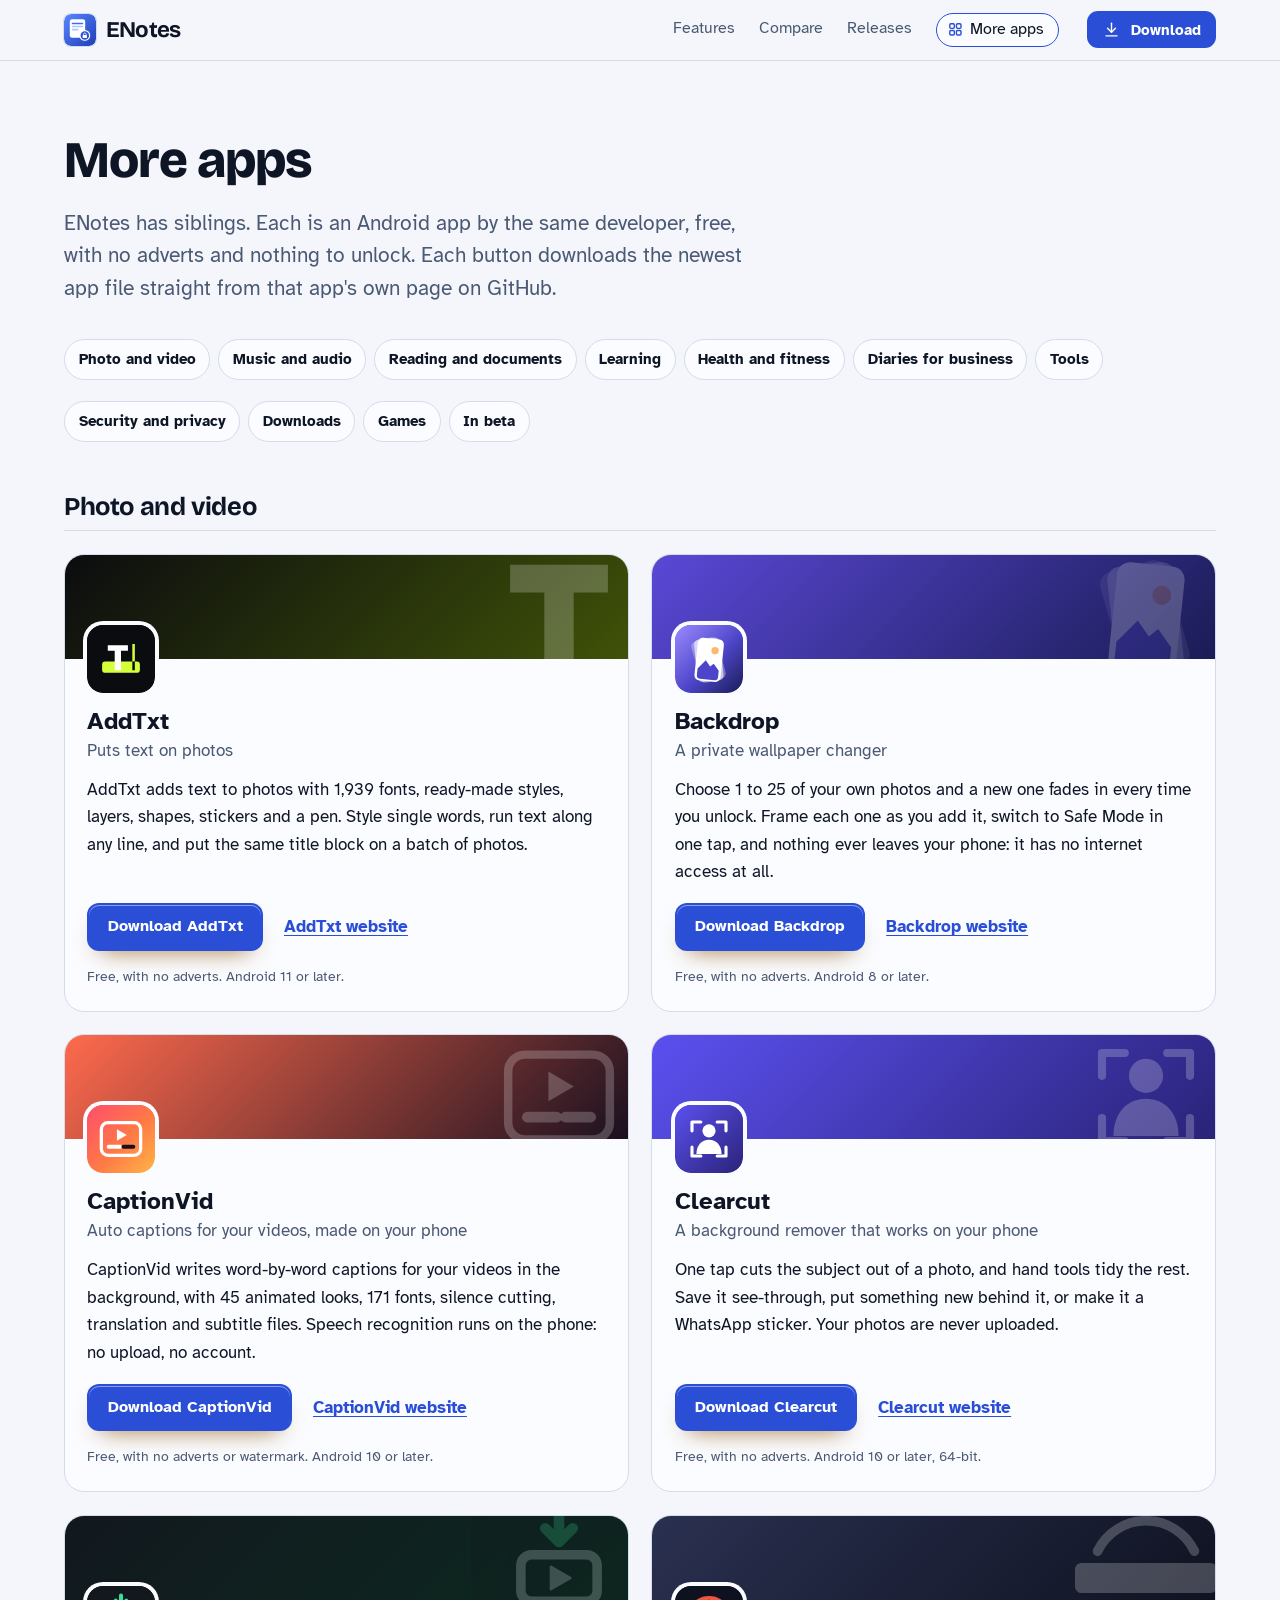
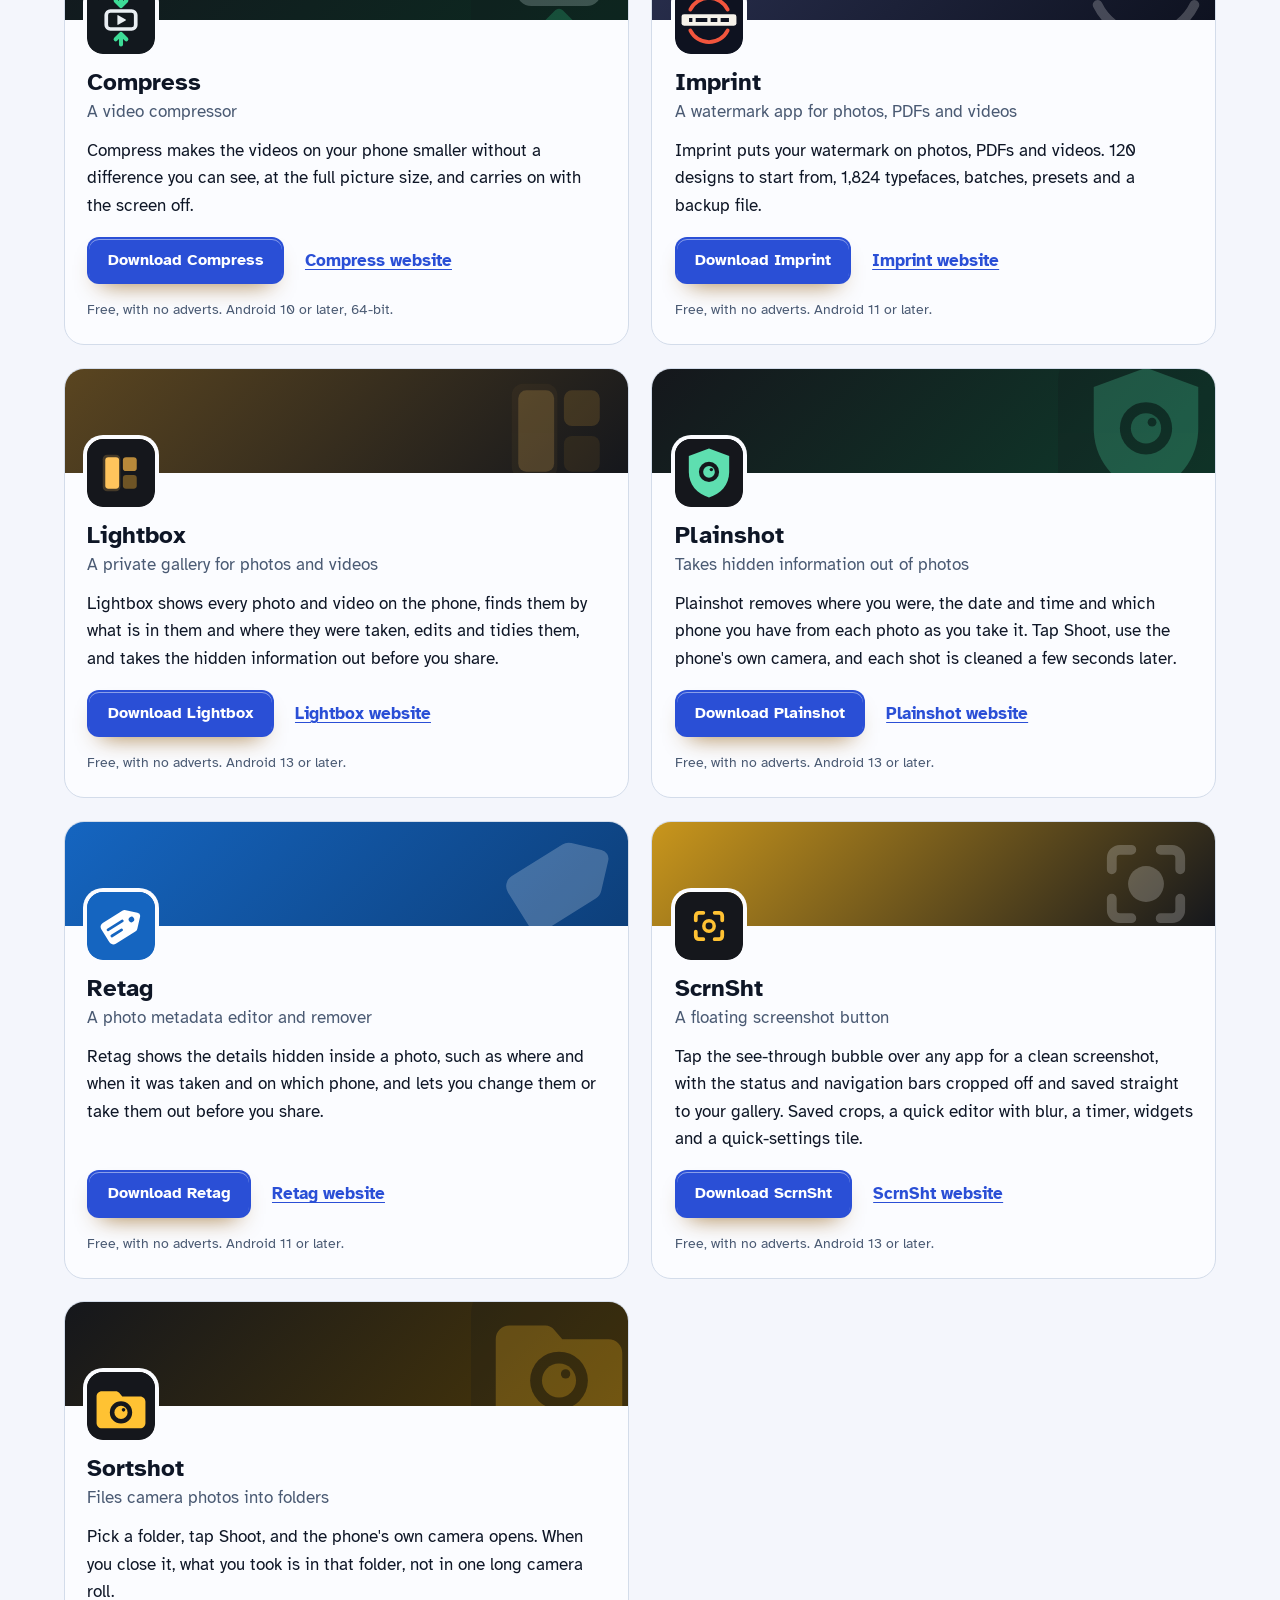
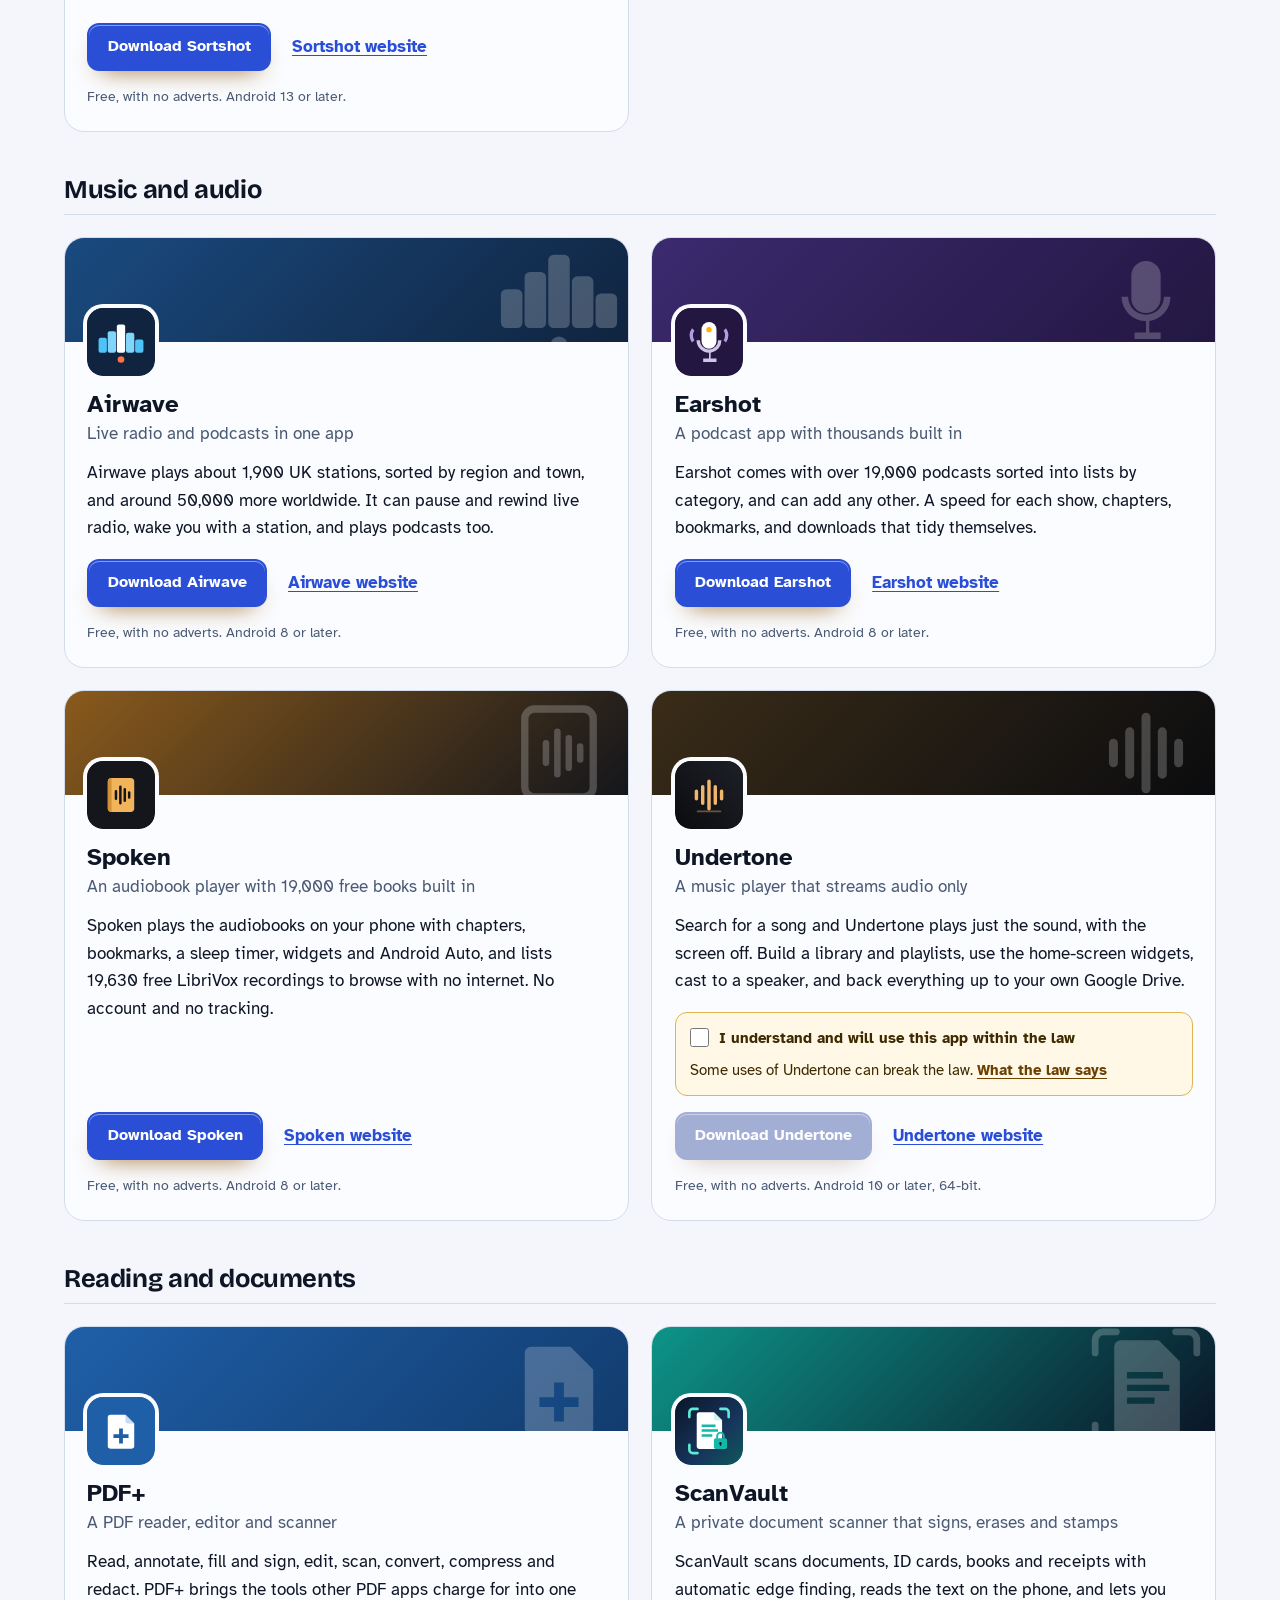
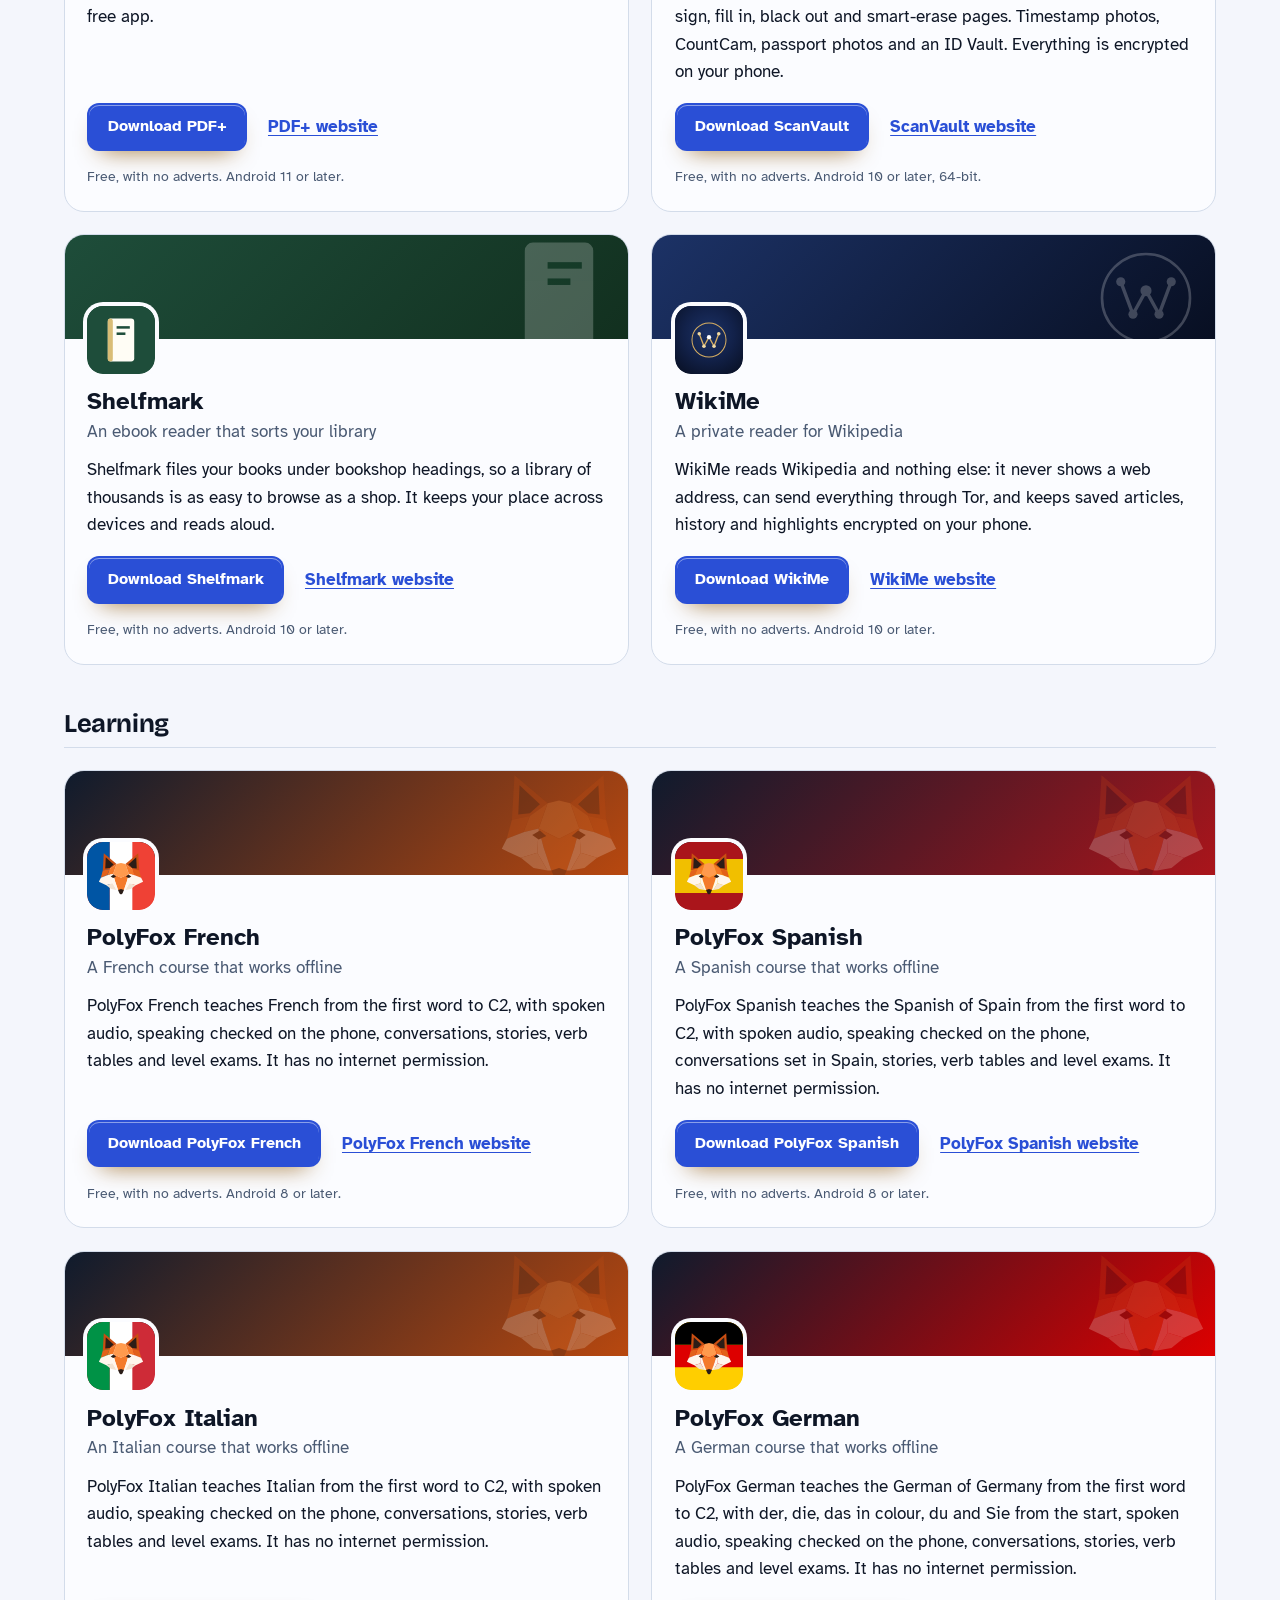
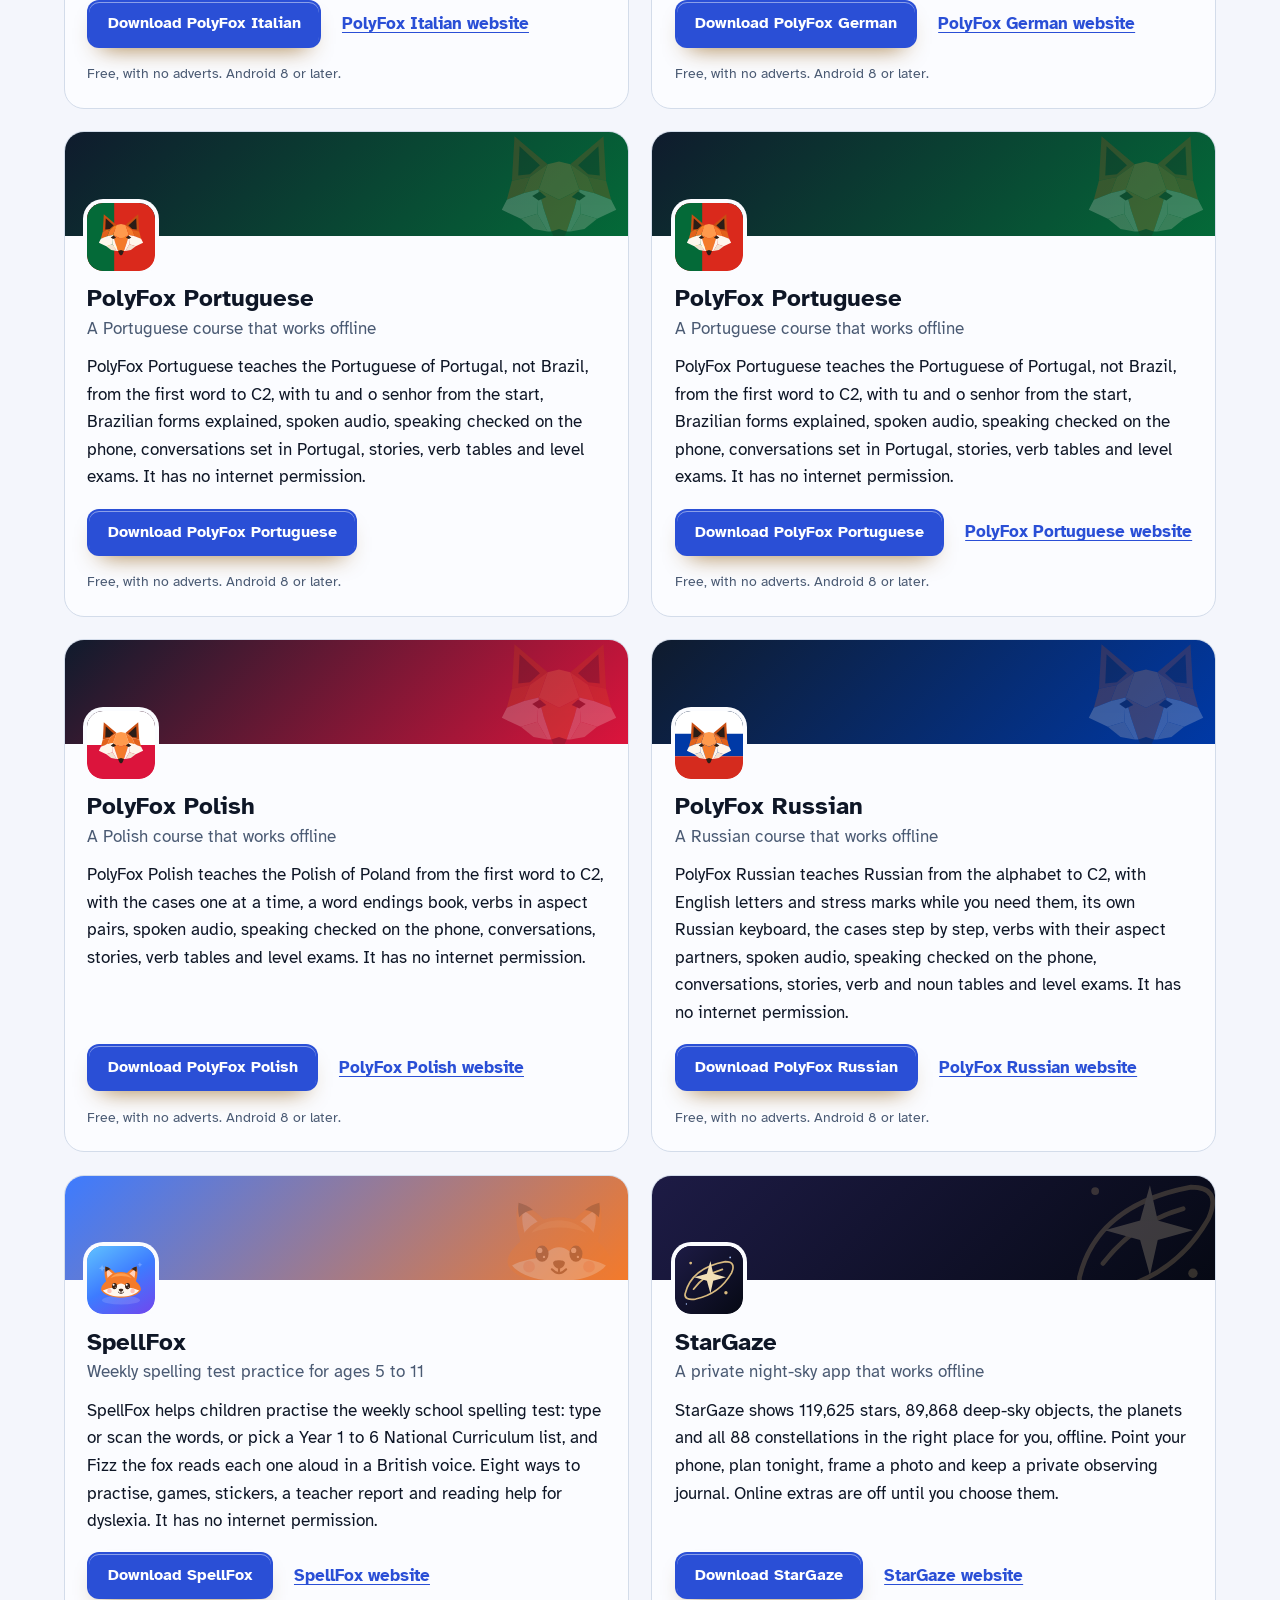
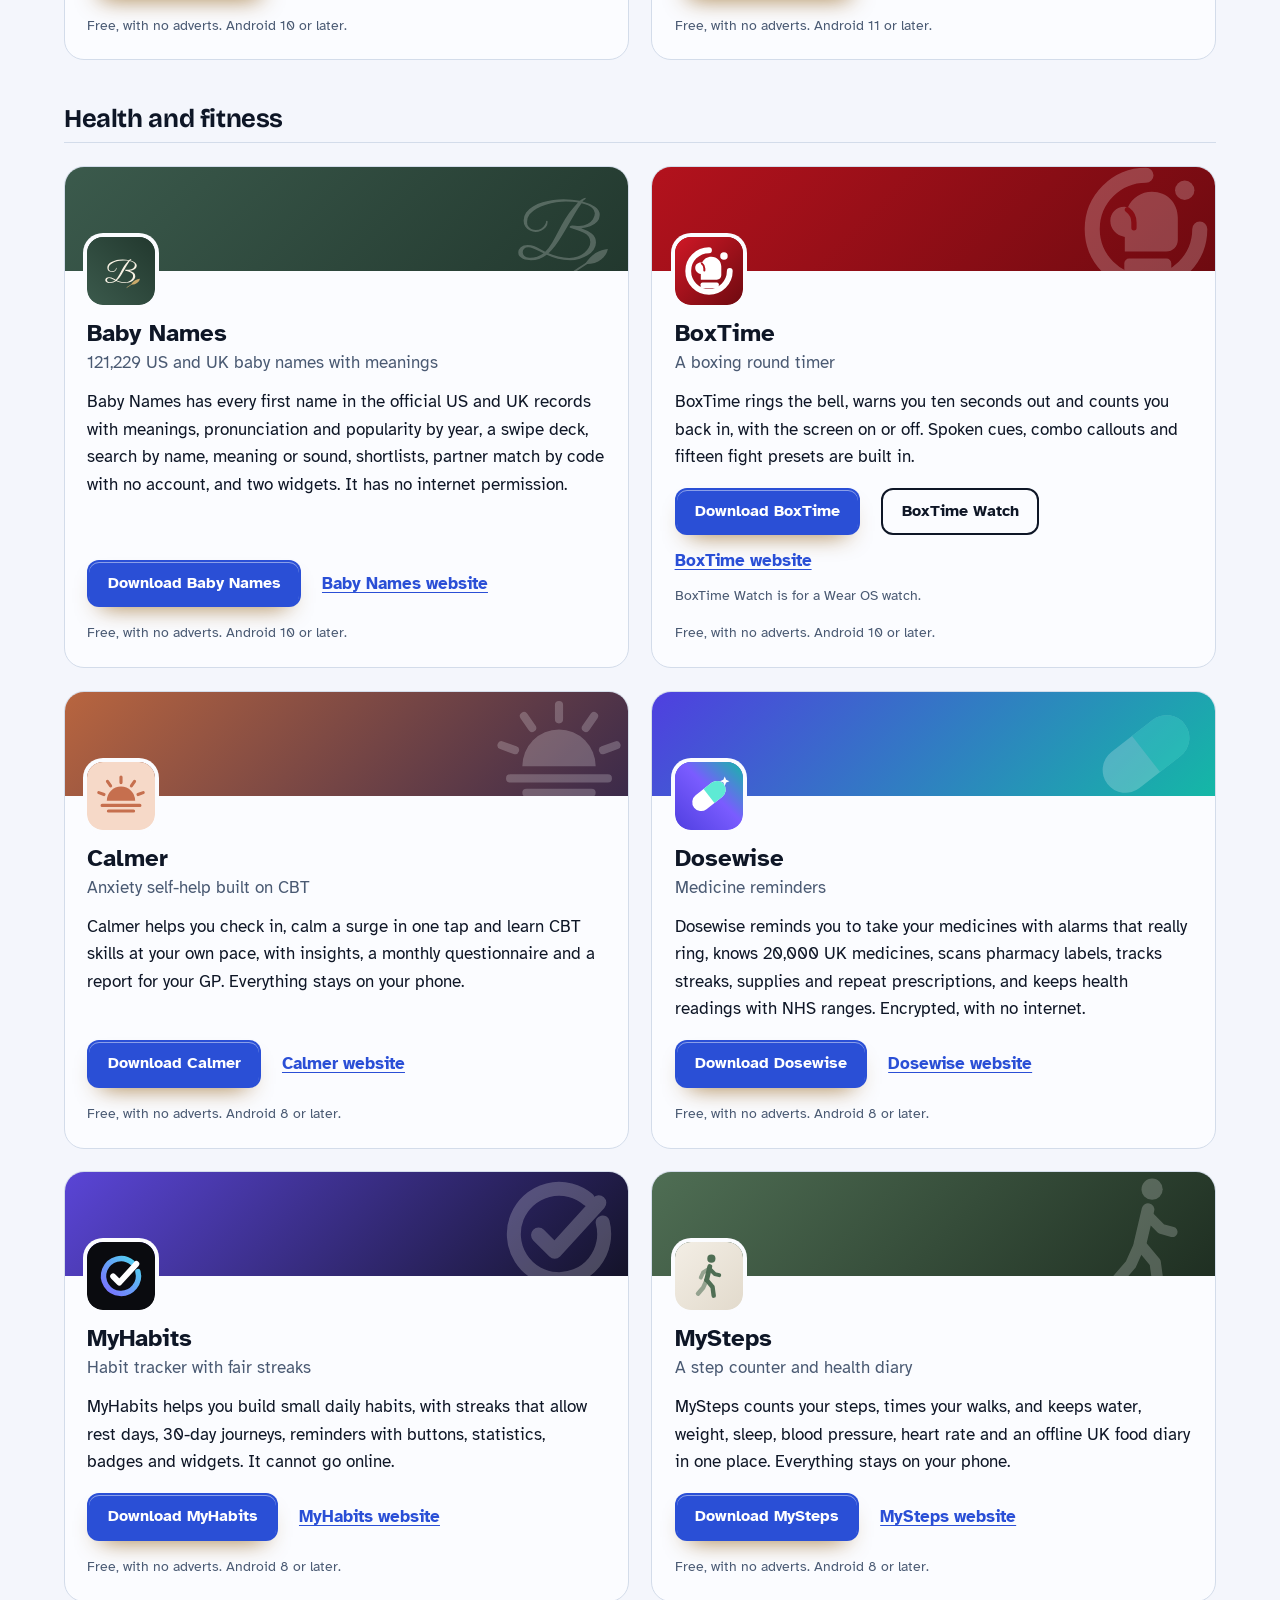
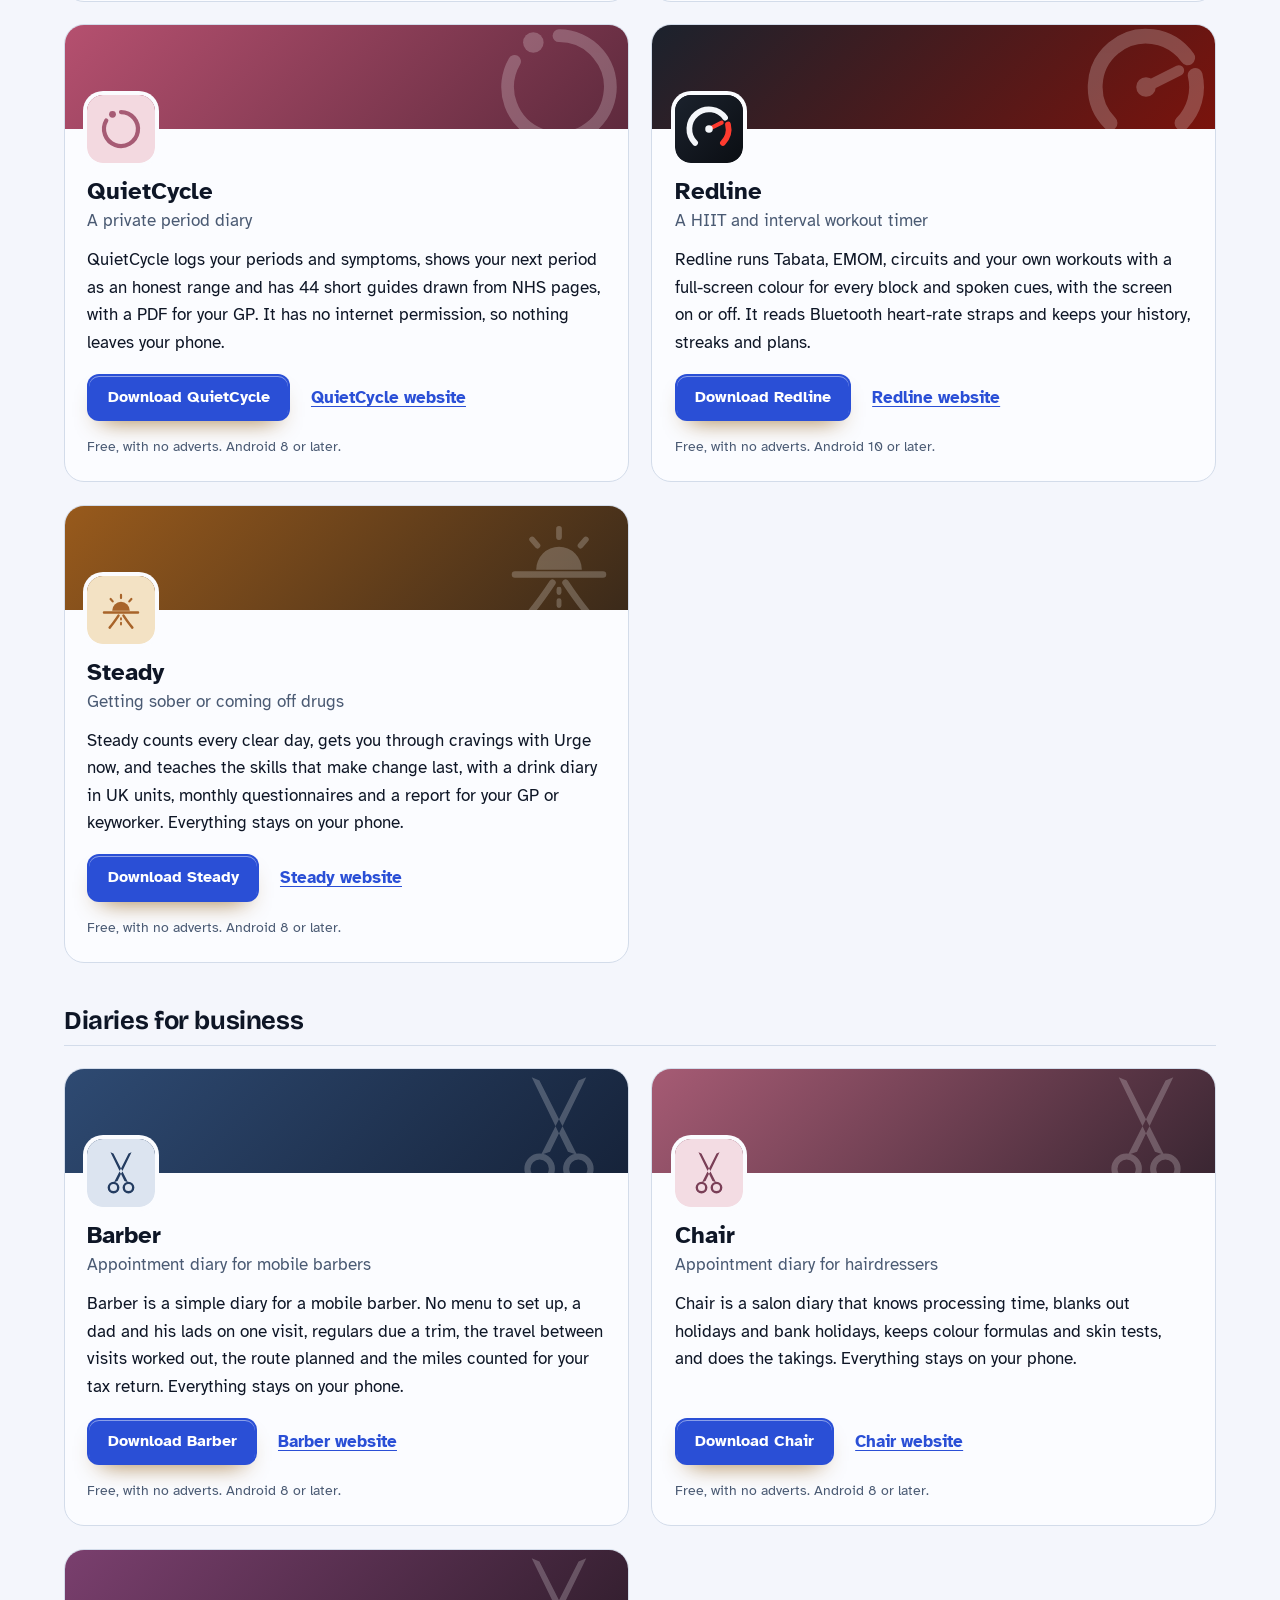
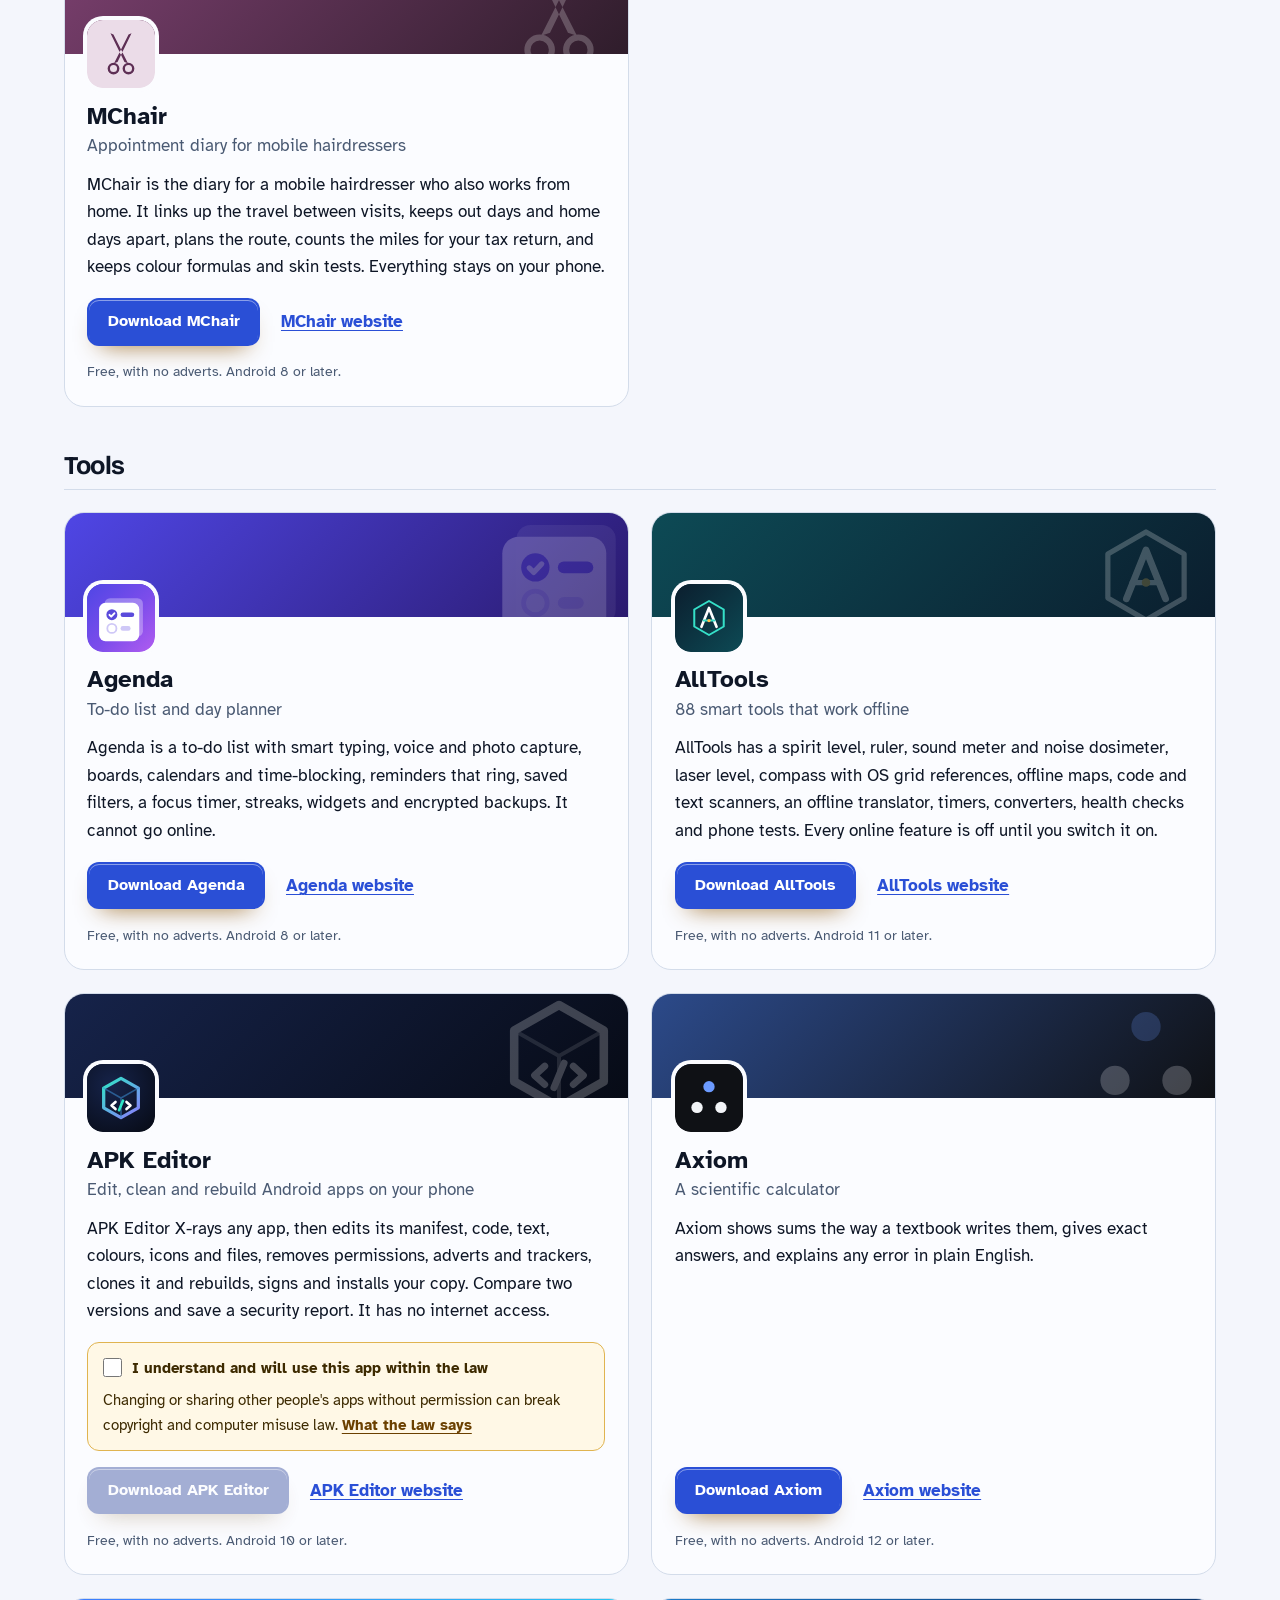
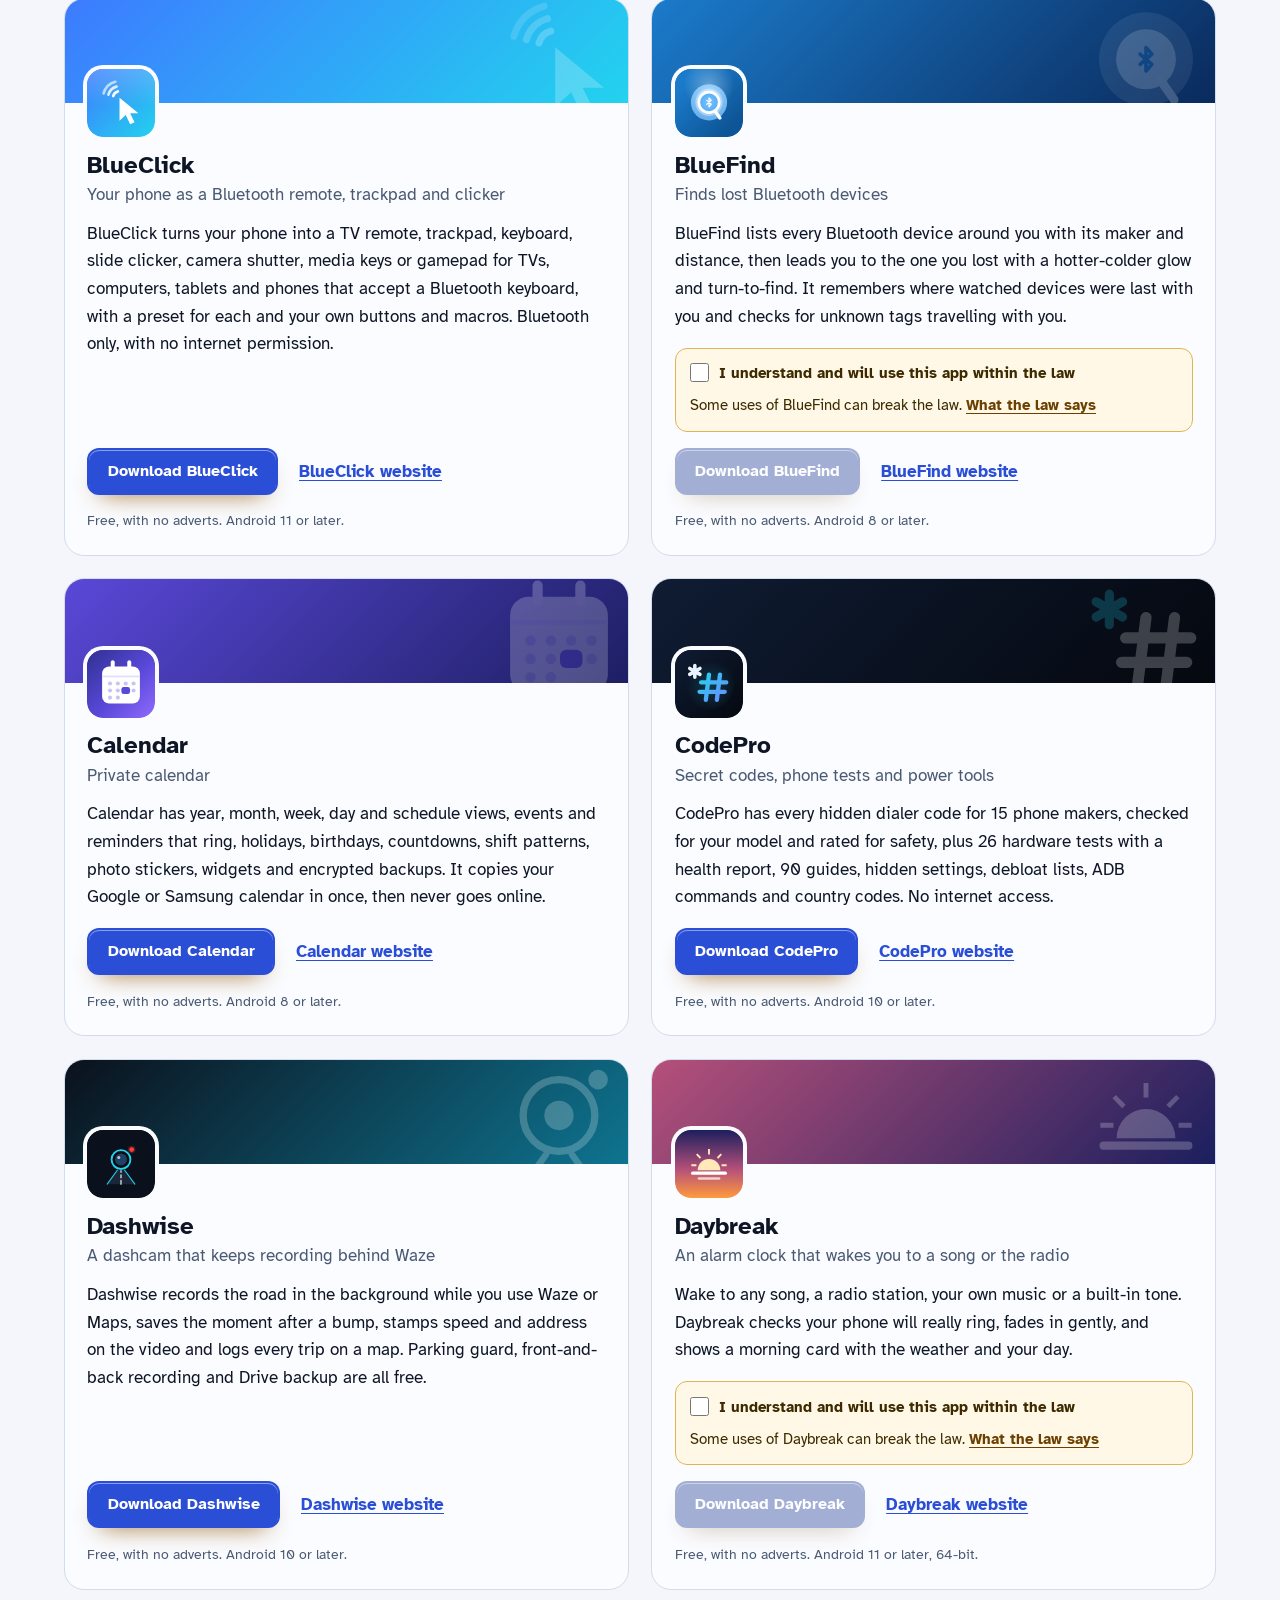
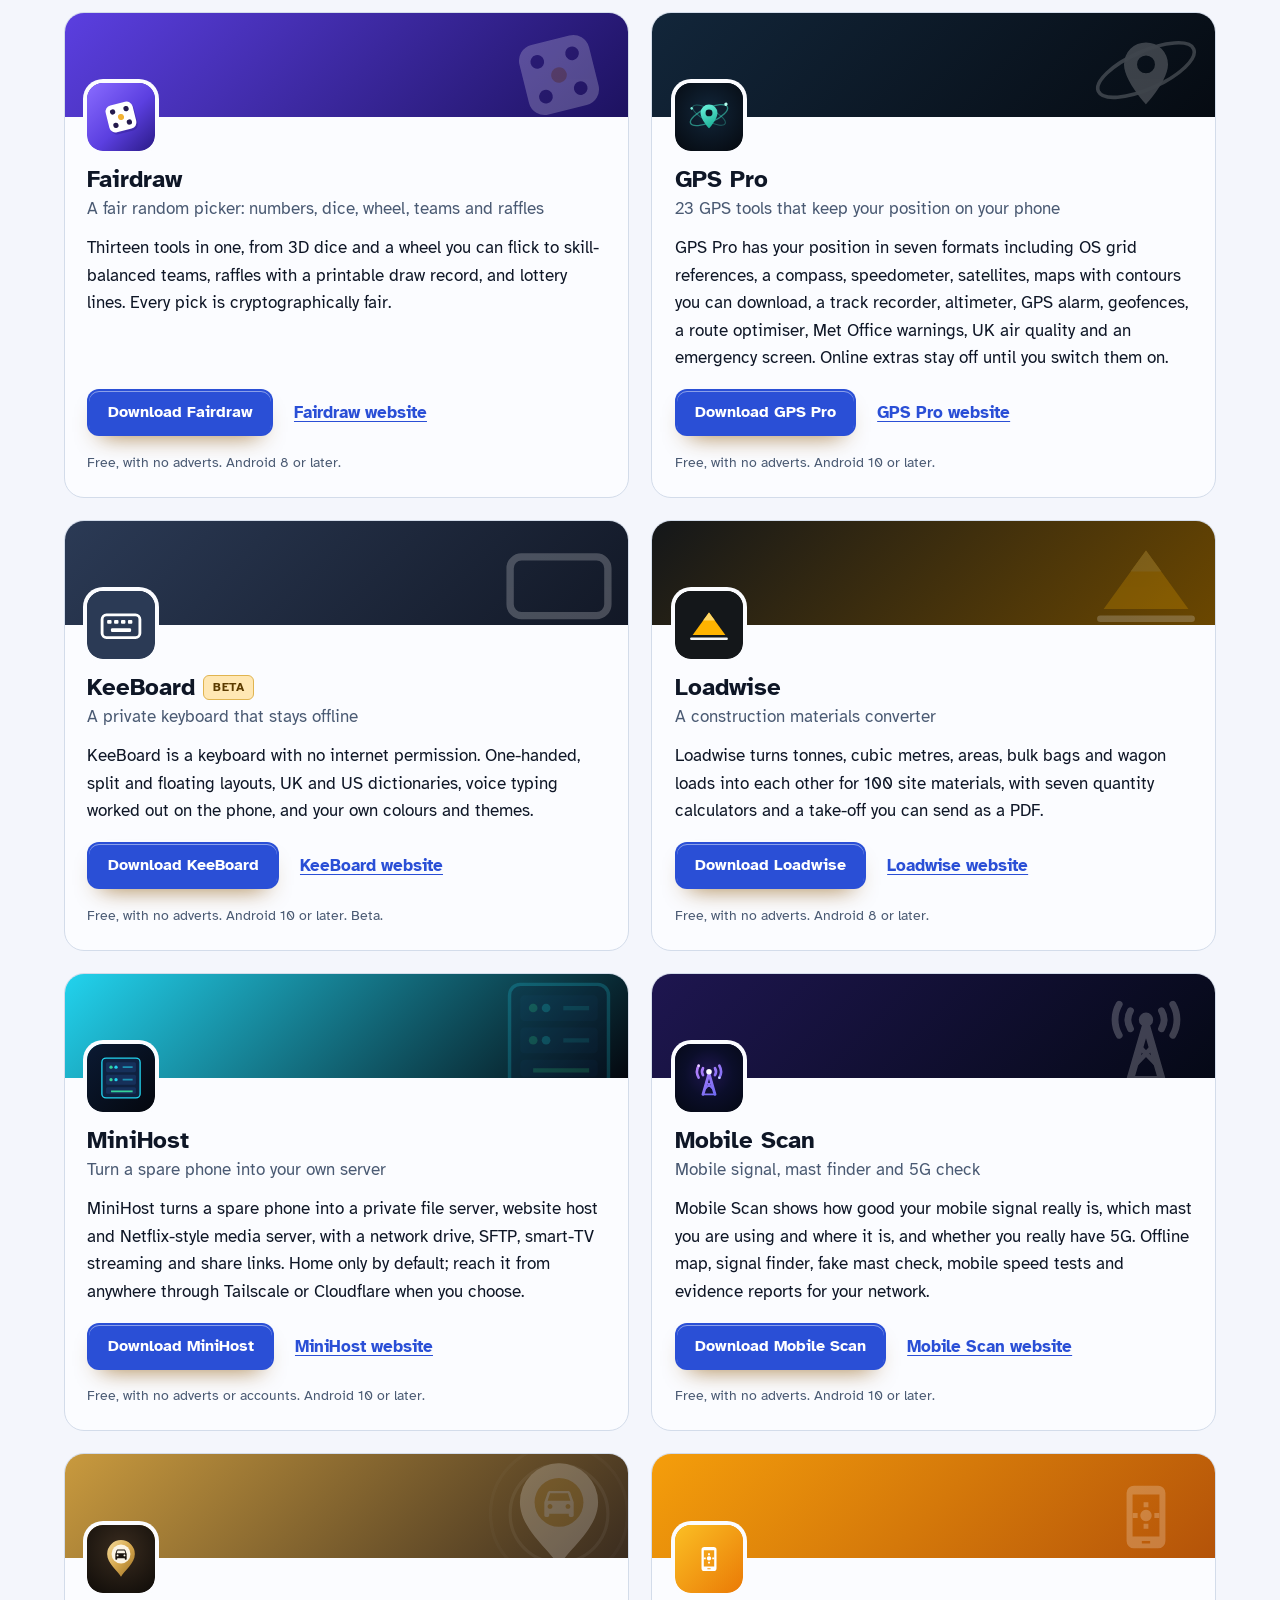
==== commit c1fab1d0: "More apps: add SpellFox" ====
--- a/more-apps.html
+++ b/more-apps.html
@@ -4,7 +4,7 @@
 <meta charset="utf-8">
 <meta name="viewport" content="width=device-width, initial-scale=1">
 <title>More free Android apps from the maker of ENotes</title>
-<meta name="description" content="All 98 free Android apps from the maker of ENotes, in one list by category, each with its download and a link to its website.">
+<meta name="description" content="All 99 free Android apps from the maker of ENotes, in one list by category, each with its download and a link to its website.">
 <meta name="author" content="Jonathan Jackson">
 <link rel="canonical" href="https://customgpter.github.io/enotes/more-apps.html">
 <meta name="theme-color" content="#f4f6fc" media="(prefers-color-scheme: light)">
@@ -12,7 +12,7 @@
 <meta property="og:type" content="website">
 <meta property="og:site_name" content="ENotes">
 <meta property="og:title" content="More free Android apps from the maker of ENotes">
-<meta property="og:description" content="All 98 free Android apps from the maker of ENotes, in one list by category, each with its download and a link to its website.">
+<meta property="og:description" content="All 99 free Android apps from the maker of ENotes, in one list by category, each with its download and a link to its website.">
 <meta property="og:url" content="https://customgpter.github.io/enotes/more-apps.html">
 <meta property="og:image" content="https://customgpter.github.io/enotes/assets/og.png">
 <meta property="og:image:width" content="1200">
@@ -26,7 +26,7 @@
 <link rel="preload" href="./assets/fonts/atkinson-hyperlegible-latin-400-normal.woff2" as="font" type="font/woff2" crossorigin>
 <link rel="stylesheet" href="./assets/site.css?v=1">
 <link rel="stylesheet" href="./assets/house.css?v=2">
-<script type="application/ld+json">{"@context":"https://schema.org","@type":"ItemList","name":"Apps from the maker of ENotes","url":"https://customgpter.github.io/enotes/more-apps.html","itemListElement":[{"@type":"ListItem","position":1,"name":"AddTxt","url":"https://customgpter.github.io/addtxt/"},{"@type":"ListItem","position":2,"name":"Backdrop","url":"https://customgpter.github.io/backdrop/"},{"@type":"ListItem","position":3,"name":"CaptionVid","url":"https://customgpter.github.io/captionvid/"},{"@type":"ListItem","position":4,"name":"Clearcut","url":"https://customgpter.github.io/clearcut/"},{"@type":"ListItem","position":5,"name":"Compress","url":"https://customgpter.github.io/compress/"},{"@type":"ListItem","position":6,"name":"Imprint","url":"https://customgpter.github.io/imprint/"},{"@type":"ListItem","position":7,"name":"Lightbox","url":"https://customgpter.github.io/lightbox/"},{"@type":"ListItem","position":8,"name":"Plainshot","url":"https://customgpter.github.io/plainshot/"},{"@type":"ListItem","position":9,"name":"Retag","url":"https://customgpter.github.io/retag/"},{"@type":"ListItem","position":10,"name":"ScrnSht","url":"https://customgpter.github.io/scrnsht/"},{"@type":"ListItem","position":11,"name":"Sortshot","url":"https://customgpter.github.io/sortshot/"},{"@type":"ListItem","position":12,"name":"Airwave","url":"https://customgpter.github.io/airwave/"},{"@type":"ListItem","position":13,"name":"Earshot","url":"https://customgpter.github.io/earshot/"},{"@type":"ListItem","position":14,"name":"Spoken","url":"https://customgpter.github.io/spoken/"},{"@type":"ListItem","position":15,"name":"Undertone","url":"https://customgpter.github.io/undertone/"},{"@type":"ListItem","position":16,"name":"PDF+","url":"https://customgpter.github.io/pdfplus/"},{"@type":"ListItem","position":17,"name":"ScanVault","url":"https://customgpter.github.io/scanvault/"},{"@type":"ListItem","position":18,"name":"Shelfmark","url":"https://customgpter.github.io/shelfmark/"},{"@type":"ListItem","position":19,"name":"WikiMe","url":"https://customgpter.github.io/wikime/"},{"@type":"ListItem","position":20,"name":"PolyFox French","url":"https://customgpter.github.io/polyfox/"},{"@type":"ListItem","position":21,"name":"PolyFox German","url":"https://customgpter.github.io/polyfox-german/"},{"@type":"ListItem","position":22,"name":"PolyFox Portuguese","url":"https://customgpter.github.io/polyfox-portuguese/"},{"@type":"ListItem","position":23,"name":"PolyFox Polish","url":"https://customgpter.github.io/polyfox-polish/"},{"@type":"ListItem","position":24,"name":"PolyFox Russian","url":"https://customgpter.github.io/polyfox-russian/"},{"@type":"ListItem","position":25,"name":"StarGaze","url":"https://customgpter.github.io/stargaze/"},{"@type":"ListItem","position":26,"name":"Baby Names","url":"https://customgpter.github.io/babynames/"},{"@type":"ListItem","position":27,"name":"BoxTime","url":"https://customgpter.github.io/boxtime/"},{"@type":"ListItem","position":28,"name":"Calmer","url":"https://customgpter.github.io/calmer/"},{"@type":"ListItem","position":29,"name":"Dosewise","url":"https://customgpter.github.io/dosewise/"},{"@type":"ListItem","position":30,"name":"MyHabits","url":"https://customgpter.github.io/myhabits/"},{"@type":"ListItem","position":31,"name":"MySteps","url":"https://customgpter.github.io/mysteps/"},{"@type":"ListItem","position":32,"name":"QuietCycle","url":"https://customgpter.github.io/quietcycle/"},{"@type":"ListItem","position":33,"name":"Redline","url":"https://customgpter.github.io/redline/"},{"@type":"ListItem","position":34,"name":"Steady","url":"https://customgpter.github.io/steady/"},{"@type":"ListItem","position":35,"name":"Barber","url":"https://customgpter.github.io/barber/"},{"@type":"ListItem","position":36,"name":"Chair","url":"https://customgpter.github.io/chair/"},{"@type":"ListItem","position":37,"name":"MChair","url":"https://customgpter.github.io/mchair/"},{"@type":"ListItem","position":38,"name":"Agenda","url":"https://customgpter.github.io/agenda/"},{"@type":"ListItem","position":39,"name":"AllTools","url":"https://customgpter.github.io/alltools/"},{"@type":"ListItem","position":40,"name":"APK Editor","url":"https://customgpter.github.io/apkeditor/"},{"@type":"ListItem","position":41,"name":"Axiom","url":"https://customgpter.github.io/axiom/"},{"@type":"ListItem","position":42,"name":"BlueClick","url":"https://customgpter.github.io/blueclick/"},{"@type":"ListItem","position":43,"name":"BlueFind","url":"https://customgpter.github.io/bluefind/"},{"@type":"ListItem","position":44,"name":"Calendar","url":"https://customgpter.github.io/calendar/"},{"@type":"ListItem","position":45,"name":"CodePro","url":"https://customgpter.github.io/codepro/"},{"@type":"ListItem","position":46,"name":"Dashwise","url":"https://customgpter.github.io/dashwise/"},{"@type":"ListItem","position":47,"name":"Daybreak","url":"https://customgpter.github.io/daybreak/"},{"@type":"ListItem","position":48,"name":"Fairdraw","url":"https://customgpter.github.io/fairdraw/"},{"@type":"ListItem","position":49,"name":"GPS Pro","url":"https://customgpter.github.io/gpspro/"},{"@type":"ListItem","position":50,"name":"KeeBoard","url":"https://customgpter.github.io/keeboard/"},{"@type":"ListItem","position":51,"name":"Loadwise","url":"https://customgpter.github.io/loadwise/"},{"@type":"ListItem","position":52,"name":"MiniHost","url":"https://customgpter.github.io/minihost/"},{"@type":"ListItem","position":53,"name":"Mobile Scan","url":"https://customgpter.github.io/mobilescan/"},{"@type":"ListItem","position":54,"name":"Parkwise","url":"https://customgpter.github.io/parkwise/"},{"@type":"ListItem","position":55,"name":"Pocketmind","url":"https://customgpter.github.io/pocketmind/"},{"@type":"ListItem","position":56,"name":"Refine","url":"https://customgpter.github.io/refine/"},{"@type":"ListItem","position":57,"name":"Shiftwise","url":"https://customgpter.github.io/shiftwise/"},{"@type":"ListItem","position":58,"name":"SimpleCalc","url":"https://customgpter.github.io/simplecalc/"},{"@type":"ListItem","position":59,"name":"Skyline","url":"https://customgpter.github.io/skyline/"},{"@type":"ListItem","position":60,"name":"Slipway","url":"https://customgpter.github.io/slipway/"},{"@type":"ListItem","position":61,"name":"Tagger","url":"https://customgpter.github.io/tagger/"},{"@type":"ListItem","position":62,"name":"TotalClean","url":"https://customgpter.github.io/totalclean/"},{"@type":"ListItem","position":63,"name":"TVLink","url":"https://customgpter.github.io/tvlink/"},{"@type":"ListItem","position":64,"name":"Unbox","url":"https://customgpter.github.io/unbox/"},{"@type":"ListItem","position":65,"name":"WhatsKeep","url":"https://customgpter.github.io/whatskeep/"},{"@type":"ListItem","position":66,"name":"WiFi Scan","url":"https://customgpter.github.io/wifiscan/"},{"@type":"ListItem","position":67,"name":"Auditly","url":"https://customgpter.github.io/auditly/"},{"@type":"ListItem","position":68,"name":"Backchannel","url":"https://customgpter.github.io/backchannel/"},{"@type":"ListItem","position":69,"name":"ENotes","url":"https://customgpter.github.io/enotes/"},{"@type":"ListItem","position":70,"name":"FindMe","url":"https://customgpter.github.io/findme/"},{"@type":"ListItem","position":71,"name":"iLock","url":"https://customgpter.github.io/ilock/"},{"@type":"ListItem","position":72,"name":"ImSafe","url":"https://customgpter.github.io/imsafe/"},{"@type":"ListItem","position":73,"name":"IShred","url":"https://customgpter.github.io/ishred/"},{"@type":"ListItem","position":74,"name":"LockBox","url":"https://customgpter.github.io/lockbox/"},{"@type":"ListItem","position":75,"name":"PassVault","url":"https://customgpter.github.io/passvault/"},{"@type":"ListItem","position":76,"name":"SpyFind","url":"https://customgpter.github.io/spyfind/"},{"@type":"ListItem","position":77,"name":"TextWipe","url":"https://customgpter.github.io/textwipe/"},{"@type":"ListItem","position":78,"name":"Tracewire","url":"https://customgpter.github.io/tracewire/"},{"@type":"ListItem","position":79,"name":"Vigil","url":"https://customgpter.github.io/vigil/"},{"@type":"ListItem","position":80,"name":"Grab","url":"https://customgpter.github.io/grab/"},{"@type":"ListItem","position":81,"name":"Swarm","url":"https://customgpter.github.io/swarm/"},{"@type":"ListItem","position":82,"name":"Plane Games","url":"https://customgpter.github.io/plane-games/"},{"@type":"ListItem","position":83,"name":"Ninefold","url":"https://customgpter.github.io/ninefold/"},{"@type":"ListItem","position":84,"name":"Cubewise","url":"https://customgpter.github.io/cubewise/"},{"@type":"ListItem","position":85,"name":"Tilewise","url":"https://customgpter.github.io/tilewise/"},{"@type":"ListItem","position":86,"name":"Letterwise","url":"https://customgpter.github.io/letterwise/"},{"@type":"ListItem","position":87,"name":"Kingside","url":"https://customgpter.github.io/kingside/"},{"@type":"ListItem","position":88,"name":"Deckhand","url":"https://customgpter.github.io/deckhand/"},{"@type":"ListItem","position":89,"name":"SNESForge","url":"https://customgpter.github.io/snesforge/"},{"@type":"ListItem","position":90,"name":"Fame Boy","url":"https://customgpter.github.io/fameboy/"},{"@type":"ListItem","position":91,"name":"PSPPro","url":"https://customgpter.github.io/psppro/"},{"@type":"ListItem","position":92,"name":"MegaGen","url":"https://customgpter.github.io/megagen/"},{"@type":"ListItem","position":93,"name":"QVR","url":"https://customgpter.github.io/qvr/"},{"@type":"ListItem","position":94,"name":"QVR Watch","url":"https://customgpter.github.io/qvr-watch/"},{"@type":"ListItem","position":95,"name":"QVRLite","url":"https://customgpter.github.io/qvrlite/"},{"@type":"ListItem","position":96,"name":"Onionz","url":"https://customgpter.github.io/onionz/"},{"@type":"ListItem","position":97,"name":"OnionzWeb","url":"https://customgpter.github.io/onionzweb/"}]}</script>
+<script type="application/ld+json">{"@context":"https://schema.org","@type":"ItemList","name":"Apps from the maker of ENotes","url":"https://customgpter.github.io/enotes/more-apps.html","itemListElement":[{"@type":"ListItem","position":1,"name":"AddTxt","url":"https://customgpter.github.io/addtxt/"},{"@type":"ListItem","position":2,"name":"Backdrop","url":"https://customgpter.github.io/backdrop/"},{"@type":"ListItem","position":3,"name":"CaptionVid","url":"https://customgpter.github.io/captionvid/"},{"@type":"ListItem","position":4,"name":"Clearcut","url":"https://customgpter.github.io/clearcut/"},{"@type":"ListItem","position":5,"name":"Compress","url":"https://customgpter.github.io/compress/"},{"@type":"ListItem","position":6,"name":"Imprint","url":"https://customgpter.github.io/imprint/"},{"@type":"ListItem","position":7,"name":"Lightbox","url":"https://customgpter.github.io/lightbox/"},{"@type":"ListItem","position":8,"name":"Plainshot","url":"https://customgpter.github.io/plainshot/"},{"@type":"ListItem","position":9,"name":"Retag","url":"https://customgpter.github.io/retag/"},{"@type":"ListItem","position":10,"name":"ScrnSht","url":"https://customgpter.github.io/scrnsht/"},{"@type":"ListItem","position":11,"name":"Sortshot","url":"https://customgpter.github.io/sortshot/"},{"@type":"ListItem","position":12,"name":"Airwave","url":"https://customgpter.github.io/airwave/"},{"@type":"ListItem","position":13,"name":"Earshot","url":"https://customgpter.github.io/earshot/"},{"@type":"ListItem","position":14,"name":"Spoken","url":"https://customgpter.github.io/spoken/"},{"@type":"ListItem","position":15,"name":"Undertone","url":"https://customgpter.github.io/undertone/"},{"@type":"ListItem","position":16,"name":"PDF+","url":"https://customgpter.github.io/pdfplus/"},{"@type":"ListItem","position":17,"name":"ScanVault","url":"https://customgpter.github.io/scanvault/"},{"@type":"ListItem","position":18,"name":"Shelfmark","url":"https://customgpter.github.io/shelfmark/"},{"@type":"ListItem","position":19,"name":"WikiMe","url":"https://customgpter.github.io/wikime/"},{"@type":"ListItem","position":20,"name":"PolyFox French","url":"https://customgpter.github.io/polyfox/"},{"@type":"ListItem","position":21,"name":"PolyFox German","url":"https://customgpter.github.io/polyfox-german/"},{"@type":"ListItem","position":22,"name":"PolyFox Portuguese","url":"https://customgpter.github.io/polyfox-portuguese/"},{"@type":"ListItem","position":23,"name":"PolyFox Polish","url":"https://customgpter.github.io/polyfox-polish/"},{"@type":"ListItem","position":24,"name":"PolyFox Russian","url":"https://customgpter.github.io/polyfox-russian/"},{"@type":"ListItem","position":25,"name":"SpellFox","url":"https://customgpter.github.io/spellfox/"},{"@type":"ListItem","position":26,"name":"StarGaze","url":"https://customgpter.github.io/stargaze/"},{"@type":"ListItem","position":27,"name":"Baby Names","url":"https://customgpter.github.io/babynames/"},{"@type":"ListItem","position":28,"name":"BoxTime","url":"https://customgpter.github.io/boxtime/"},{"@type":"ListItem","position":29,"name":"Calmer","url":"https://customgpter.github.io/calmer/"},{"@type":"ListItem","position":30,"name":"Dosewise","url":"https://customgpter.github.io/dosewise/"},{"@type":"ListItem","position":31,"name":"MyHabits","url":"https://customgpter.github.io/myhabits/"},{"@type":"ListItem","position":32,"name":"MySteps","url":"https://customgpter.github.io/mysteps/"},{"@type":"ListItem","position":33,"name":"QuietCycle","url":"https://customgpter.github.io/quietcycle/"},{"@type":"ListItem","position":34,"name":"Redline","url":"https://customgpter.github.io/redline/"},{"@type":"ListItem","position":35,"name":"Steady","url":"https://customgpter.github.io/steady/"},{"@type":"ListItem","position":36,"name":"Barber","url":"https://customgpter.github.io/barber/"},{"@type":"ListItem","position":37,"name":"Chair","url":"https://customgpter.github.io/chair/"},{"@type":"ListItem","position":38,"name":"MChair","url":"https://customgpter.github.io/mchair/"},{"@type":"ListItem","position":39,"name":"Agenda","url":"https://customgpter.github.io/agenda/"},{"@type":"ListItem","position":40,"name":"AllTools","url":"https://customgpter.github.io/alltools/"},{"@type":"ListItem","position":41,"name":"APK Editor","url":"https://customgpter.github.io/apkeditor/"},{"@type":"ListItem","position":42,"name":"Axiom","url":"https://customgpter.github.io/axiom/"},{"@type":"ListItem","position":43,"name":"BlueClick","url":"https://customgpter.github.io/blueclick/"},{"@type":"ListItem","position":44,"name":"BlueFind","url":"https://customgpter.github.io/bluefind/"},{"@type":"ListItem","position":45,"name":"Calendar","url":"https://customgpter.github.io/calendar/"},{"@type":"ListItem","position":46,"name":"CodePro","url":"https://customgpter.github.io/codepro/"},{"@type":"ListItem","position":47,"name":"Dashwise","url":"https://customgpter.github.io/dashwise/"},{"@type":"ListItem","position":48,"name":"Daybreak","url":"https://customgpter.github.io/daybreak/"},{"@type":"ListItem","position":49,"name":"Fairdraw","url":"https://customgpter.github.io/fairdraw/"},{"@type":"ListItem","position":50,"name":"GPS Pro","url":"https://customgpter.github.io/gpspro/"},{"@type":"ListItem","position":51,"name":"KeeBoard","url":"https://customgpter.github.io/keeboard/"},{"@type":"ListItem","position":52,"name":"Loadwise","url":"https://customgpter.github.io/loadwise/"},{"@type":"ListItem","position":53,"name":"MiniHost","url":"https://customgpter.github.io/minihost/"},{"@type":"ListItem","position":54,"name":"Mobile Scan","url":"https://customgpter.github.io/mobilescan/"},{"@type":"ListItem","position":55,"name":"Parkwise","url":"https://customgpter.github.io/parkwise/"},{"@type":"ListItem","position":56,"name":"Pocketmind","url":"https://customgpter.github.io/pocketmind/"},{"@type":"ListItem","position":57,"name":"Refine","url":"https://customgpter.github.io/refine/"},{"@type":"ListItem","position":58,"name":"Shiftwise","url":"https://customgpter.github.io/shiftwise/"},{"@type":"ListItem","position":59,"name":"SimpleCalc","url":"https://customgpter.github.io/simplecalc/"},{"@type":"ListItem","position":60,"name":"Skyline","url":"https://customgpter.github.io/skyline/"},{"@type":"ListItem","position":61,"name":"Slipway","url":"https://customgpter.github.io/slipway/"},{"@type":"ListItem","position":62,"name":"Tagger","url":"https://customgpter.github.io/tagger/"},{"@type":"ListItem","position":63,"name":"TotalClean","url":"https://customgpter.github.io/totalclean/"},{"@type":"ListItem","position":64,"name":"TVLink","url":"https://customgpter.github.io/tvlink/"},{"@type":"ListItem","position":65,"name":"Unbox","url":"https://customgpter.github.io/unbox/"},{"@type":"ListItem","position":66,"name":"WhatsKeep","url":"https://customgpter.github.io/whatskeep/"},{"@type":"ListItem","position":67,"name":"WiFi Scan","url":"https://customgpter.github.io/wifiscan/"},{"@type":"ListItem","position":68,"name":"Auditly","url":"https://customgpter.github.io/auditly/"},{"@type":"ListItem","position":69,"name":"Backchannel","url":"https://customgpter.github.io/backchannel/"},{"@type":"ListItem","position":70,"name":"ENotes","url":"https://customgpter.github.io/enotes/"},{"@type":"ListItem","position":71,"name":"FindMe","url":"https://customgpter.github.io/findme/"},{"@type":"ListItem","position":72,"name":"iLock","url":"https://customgpter.github.io/ilock/"},{"@type":"ListItem","position":73,"name":"ImSafe","url":"https://customgpter.github.io/imsafe/"},{"@type":"ListItem","position":74,"name":"IShred","url":"https://customgpter.github.io/ishred/"},{"@type":"ListItem","position":75,"name":"LockBox","url":"https://customgpter.github.io/lockbox/"},{"@type":"ListItem","position":76,"name":"PassVault","url":"https://customgpter.github.io/passvault/"},{"@type":"ListItem","position":77,"name":"SpyFind","url":"https://customgpter.github.io/spyfind/"},{"@type":"ListItem","position":78,"name":"TextWipe","url":"https://customgpter.github.io/textwipe/"},{"@type":"ListItem","position":79,"name":"Tracewire","url":"https://customgpter.github.io/tracewire/"},{"@type":"ListItem","position":80,"name":"Vigil","url":"https://customgpter.github.io/vigil/"},{"@type":"ListItem","position":81,"name":"Grab","url":"https://customgpter.github.io/grab/"},{"@type":"ListItem","position":82,"name":"Swarm","url":"https://customgpter.github.io/swarm/"},{"@type":"ListItem","position":83,"name":"Plane Games","url":"https://customgpter.github.io/plane-games/"},{"@type":"ListItem","position":84,"name":"Ninefold","url":"https://customgpter.github.io/ninefold/"},{"@type":"ListItem","position":85,"name":"Cubewise","url":"https://customgpter.github.io/cubewise/"},{"@type":"ListItem","position":86,"name":"Tilewise","url":"https://customgpter.github.io/tilewise/"},{"@type":"ListItem","position":87,"name":"Letterwise","url":"https://customgpter.github.io/letterwise/"},{"@type":"ListItem","position":88,"name":"Kingside","url":"https://customgpter.github.io/kingside/"},{"@type":"ListItem","position":89,"name":"Deckhand","url":"https://customgpter.github.io/deckhand/"},{"@type":"ListItem","position":90,"name":"SNESForge","url":"https://customgpter.github.io/snesforge/"},{"@type":"ListItem","position":91,"name":"Fame Boy","url":"https://customgpter.github.io/fameboy/"},{"@type":"ListItem","position":92,"name":"PSPPro","url":"https://customgpter.github.io/psppro/"},{"@type":"ListItem","position":93,"name":"MegaGen","url":"https://customgpter.github.io/megagen/"},{"@type":"ListItem","position":94,"name":"QVR","url":"https://customgpter.github.io/qvr/"},{"@type":"ListItem","position":95,"name":"QVR Watch","url":"https://customgpter.github.io/qvr-watch/"},{"@type":"ListItem","position":96,"name":"QVRLite","url":"https://customgpter.github.io/qvrlite/"},{"@type":"ListItem","position":97,"name":"Onionz","url":"https://customgpter.github.io/onionz/"},{"@type":"ListItem","position":98,"name":"OnionzWeb","url":"https://customgpter.github.io/onionzweb/"}]}</script>
 <link rel="stylesheet" href="./assets/apps-list.css?v=1">
 <script src="./assets/apps-list.js?v=1" defer></script>
 </head>
@@ -70,7 +70,7 @@
 <div class="mapps-group" role="group" aria-labelledby="apps-learning"><h2 class="mapps-cat" id="apps-learning">Learning</h2>
 <ul class="mapps"><li class="mapp" style="--b:#0f1b2d;--b2:#b8480f"><div class="mapp-cover" aria-hidden="true"><svg viewBox="0 0 108 108"><polygon fill="#C94E12" points="26.7,17.9 47.0,35.1 36.1,42.9 25.1,45.2"/><polygon fill="#C94E12" points="82.9,45.2 71.9,42.9 61.0,35.1 81.3,17.9"/><polygon fill="#2B1D17" points="29.8,24.1 42.3,35.8 36.1,41.3 29.0,42.1"/><polygon fill="#2B1D17" points="79.0,42.1 71.9,41.3 65.7,35.8 78.2,24.1"/><polygon fill="#FF9A4D" points="54.0,33.5 47.0,35.1 41.5,50.7 54.0,56.9"/><polygon fill="#FF9A4D" points="54.0,56.9 66.5,50.7 61.0,35.1 54.0,33.5"/><polygon fill="#F47A2A" points="47.0,35.1 36.1,42.9 32.2,53.0 41.5,50.7"/><polygon fill="#F47A2A" points="66.5,50.7 75.8,53.0 71.9,42.9 61.0,35.1"/><polygon fill="#E2611A" points="36.1,42.9 25.1,45.2 22.0,56.9 32.2,53.0"/><polygon fill="#E2611A" points="75.8,53.0 86.0,56.9 82.9,45.2 71.9,42.9"/><polygon fill="#FFF6EC" points="32.2,53.0 22.0,56.9 18.9,63.1 30.6,68.6 40.7,65.5 41.5,50.7"/><polygon fill="#FFF6EC" points="66.5,50.7 67.3,65.5 77.4,68.6 89.1,63.1 86.0,56.9 75.8,53.0"/><polygon fill="#F3E3D2" points="30.6,68.6 40.7,65.5 47.0,76.4 38.4,74.8"/><polygon fill="#F3E3D2" points="69.6,74.8 61.0,76.4 67.3,65.5 77.4,68.6"/><polygon fill="#F47A2A" points="41.5,50.7 54.0,56.9 54.0,78.0 49.3,76.4 44.6,62.4"/><polygon fill="#F47A2A" points="63.4,62.4 58.7,76.4 54.0,78.0 54.0,56.9 66.5,50.7"/><polygon fill="#FFF6EC" points="41.5,50.7 44.6,62.4 49.3,76.4 47.0,76.4 40.7,65.5"/><polygon fill="#FFF6EC" points="67.3,65.5 61.0,76.4 58.7,76.4 63.4,62.4 66.5,50.7"/><polygon fill="#2B1D17" points="49.3,76.4 54.0,74.8 58.7,76.4 56.3,81.9 54.0,83.4 51.7,81.9"/><polygon fill="#2B1D17" points="37.6,54.6 42.3,51.8 46.2,55.3 41.5,57.3"/><polygon fill="#2B1D17" points="66.5,57.3 61.8,55.3 65.7,51.8 70.4,54.6"/></svg></div><div class="mapp-body"><svg class="mapp-icon" viewBox="0 0 108 108" aria-hidden="true"><rect width="108" height="108" rx="24" fill="#EF4135"/><path fill="#FFFFFF" d="M36 0H72V108H36Z"/><path fill="#0055A4" d="M24 0H36V108H24A24 24 0 0 1 0 84V24A24 24 0 0 1 24 0Z"/><polygon fill="#C94E12" points="26.7,17.9 47.0,35.1 36.1,42.9 25.1,45.2"/><polygon fill="#C94E12" points="82.9,45.2 71.9,42.9 61.0,35.1 81.3,17.9"/><polygon fill="#2B1D17" points="29.8,24.1 42.3,35.8 36.1,41.3 29.0,42.1"/><polygon fill="#2B1D17" points="79.0,42.1 71.9,41.3 65.7,35.8 78.2,24.1"/><polygon fill="#FF9A4D" points="54.0,33.5 47.0,35.1 41.5,50.7 54.0,56.9"/><polygon fill="#FF9A4D" points="54.0,56.9 66.5,50.7 61.0,35.1 54.0,33.5"/><polygon fill="#F47A2A" points="47.0,35.1 36.1,42.9 32.2,53.0 41.5,50.7"/><polygon fill="#F47A2A" points="66.5,50.7 75.8,53.0 71.9,42.9 61.0,35.1"/><polygon fill="#E2611A" points="36.1,42.9 25.1,45.2 22.0,56.9 32.2,53.0"/><polygon fill="#E2611A" points="75.8,53.0 86.0,56.9 82.9,45.2 71.9,42.9"/><polygon fill="#FFF6EC" points="32.2,53.0 22.0,56.9 18.9,63.1 30.6,68.6 40.7,65.5 41.5,50.7"/><polygon fill="#FFF6EC" points="66.5,50.7 67.3,65.5 77.4,68.6 89.1,63.1 86.0,56.9 75.8,53.0"/><polygon fill="#F3E3D2" points="30.6,68.6 40.7,65.5 47.0,76.4 38.4,74.8"/><polygon fill="#F3E3D2" points="69.6,74.8 61.0,76.4 67.3,65.5 77.4,68.6"/><polygon fill="#F47A2A" points="41.5,50.7 54.0,56.9 54.0,78.0 49.3,76.4 44.6,62.4"/><polygon fill="#F47A2A" points="63.4,62.4 58.7,76.4 54.0,78.0 54.0,56.9 66.5,50.7"/><polygon fill="#FFF6EC" points="41.5,50.7 44.6,62.4 49.3,76.4 47.0,76.4 40.7,65.5"/><polygon fill="#FFF6EC" points="67.3,65.5 61.0,76.4 58.7,76.4 63.4,62.4 66.5,50.7"/><polygon fill="#2B1D17" points="49.3,76.4 54.0,74.8 58.7,76.4 56.3,81.9 54.0,83.4 51.7,81.9"/><polygon fill="#2B1D17" points="37.6,54.6 42.3,51.8 46.2,55.3 41.5,57.3"/><polygon fill="#2B1D17" points="66.5,57.3 61.8,55.3 65.7,51.8 70.4,54.6"/></svg><h3>PolyFox French</h3><p class="mapp-kind">A French course that works offline</p><p class="mapp-say">PolyFox French teaches French from the first word to C2, with spoken audio, speaking checked on the phone, conversations, stories, verb tables and level exams. It has no internet permission.</p><p class="mapp-go"><a class="button" href="https://github.com/CustomGPTer/polyfox/releases/latest/download/PolyFox.apk">Download PolyFox French</a><a class="mapp-site" href="https://customgpter.github.io/polyfox/">PolyFox French website</a></p><p class="mapp-needs">Free, with no adverts. Android 8 or later.</p></div></li><li class="mapp" style="--b:#0f1b2d;--b2:#aa151b"><div class="mapp-cover" aria-hidden="true"><svg viewBox="0 0 108 108"><polygon fill="#C94E12" points="26.7,17.9 47.0,35.1 36.1,42.9 25.1,45.2"/><polygon fill="#C94E12" points="82.9,45.2 71.9,42.9 61.0,35.1 81.3,17.9"/><polygon fill="#2B1D17" points="29.8,24.1 42.3,35.8 36.1,41.3 29.0,42.1"/><polygon fill="#2B1D17" points="79.0,42.1 71.9,41.3 65.7,35.8 78.2,24.1"/><polygon fill="#FF9A4D" points="54.0,33.5 47.0,35.1 41.5,50.7 54.0,56.9"/><polygon fill="#FF9A4D" points="54.0,56.9 66.5,50.7 61.0,35.1 54.0,33.5"/><polygon fill="#F47A2A" points="47.0,35.1 36.1,42.9 32.2,53.0 41.5,50.7"/><polygon fill="#F47A2A" points="66.5,50.7 75.8,53.0 71.9,42.9 61.0,35.1"/><polygon fill="#E2611A" points="36.1,42.9 25.1,45.2 22.0,56.9 32.2,53.0"/><polygon fill="#E2611A" points="75.8,53.0 86.0,56.9 82.9,45.2 71.9,42.9"/><polygon fill="#FFF6EC" points="32.2,53.0 22.0,56.9 18.9,63.1 30.6,68.6 40.7,65.5 41.5,50.7"/><polygon fill="#FFF6EC" points="66.5,50.7 67.3,65.5 77.4,68.6 89.1,63.1 86.0,56.9 75.8,53.0"/><polygon fill="#F3E3D2" points="30.6,68.6 40.7,65.5 47.0,76.4 38.4,74.8"/><polygon fill="#F3E3D2" points="69.6,74.8 61.0,76.4 67.3,65.5 77.4,68.6"/><polygon fill="#F47A2A" points="41.5,50.7 54.0,56.9 54.0,78.0 49.3,76.4 44.6,62.4"/><polygon fill="#F47A2A" points="63.4,62.4 58.7,76.4 54.0,78.0 54.0,56.9 66.5,50.7"/><polygon fill="#FFF6EC" points="41.5,50.7 44.6,62.4 49.3,76.4 47.0,76.4 40.7,65.5"/><polygon fill="#FFF6EC" points="67.3,65.5 61.0,76.4 58.7,76.4 63.4,62.4 66.5,50.7"/><polygon fill="#2B1D17" points="49.3,76.4 54.0,74.8 58.7,76.4 56.3,81.9 54.0,83.4 51.7,81.9"/><polygon fill="#2B1D17" points="37.6,54.6 42.3,51.8 46.2,55.3 41.5,57.3"/><polygon fill="#2B1D17" points="66.5,57.3 61.8,55.3 65.7,51.8 70.4,54.6"/></svg></div><div class="mapp-body"><svg class="mapp-icon" viewBox="0 0 108 108" aria-hidden="true"><rect width="108" height="108" rx="24" fill="#AA151B"/><path fill="#F1BF00" d="M0 27H108V81H0Z"/><polygon fill="#C94E12" points="26.7,17.9 47.0,35.1 36.1,42.9 25.1,45.2"/><polygon fill="#C94E12" points="82.9,45.2 71.9,42.9 61.0,35.1 81.3,17.9"/><polygon fill="#2B1D17" points="29.8,24.1 42.3,35.8 36.1,41.3 29.0,42.1"/><polygon fill="#2B1D17" points="79.0,42.1 71.9,41.3 65.7,35.8 78.2,24.1"/><polygon fill="#FF9A4D" points="54.0,33.5 47.0,35.1 41.5,50.7 54.0,56.9"/><polygon fill="#FF9A4D" points="54.0,56.9 66.5,50.7 61.0,35.1 54.0,33.5"/><polygon fill="#F47A2A" points="47.0,35.1 36.1,42.9 32.2,53.0 41.5,50.7"/><polygon fill="#F47A2A" points="66.5,50.7 75.8,53.0 71.9,42.9 61.0,35.1"/><polygon fill="#E2611A" points="36.1,42.9 25.1,45.2 22.0,56.9 32.2,53.0"/><polygon fill="#E2611A" points="75.8,53.0 86.0,56.9 82.9,45.2 71.9,42.9"/><polygon fill="#FFF6EC" points="32.2,53.0 22.0,56.9 18.9,63.1 30.6,68.6 40.7,65.5 41.5,50.7"/><polygon fill="#FFF6EC" points="66.5,50.7 67.3,65.5 77.4,68.6 89.1,63.1 86.0,56.9 75.8,53.0"/><polygon fill="#F3E3D2" points="30.6,68.6 40.7,65.5 47.0,76.4 38.4,74.8"/><polygon fill="#F3E3D2" points="69.6,74.8 61.0,76.4 67.3,65.5 77.4,68.6"/><polygon fill="#F47A2A" points="41.5,50.7 54.0,56.9 54.0,78.0 49.3,76.4 44.6,62.4"/><polygon fill="#F47A2A" points="63.4,62.4 58.7,76.4 54.0,78.0 54.0,56.9 66.5,50.7"/><polygon fill="#FFF6EC" points="41.5,50.7 44.6,62.4 49.3,76.4 47.0,76.4 40.7,65.5"/><polygon fill="#FFF6EC" points="67.3,65.5 61.0,76.4 58.7,76.4 63.4,62.4 66.5,50.7"/><polygon fill="#2B1D17" points="49.3,76.4 54.0,74.8 58.7,76.4 56.3,81.9 54.0,83.4 51.7,81.9"/><polygon fill="#2B1D17" points="37.6,54.6 42.3,51.8 46.2,55.3 41.5,57.3"/><polygon fill="#2B1D17" points="66.5,57.3 61.8,55.3 65.7,51.8 70.4,54.6"/></svg><h3>PolyFox Spanish</h3><p class="mapp-kind">A Spanish course that works offline</p><p class="mapp-say">PolyFox Spanish teaches the Spanish of Spain from the first word to C2, with spoken audio, speaking checked on the phone, conversations set in Spain, stories, verb tables and level exams. It has no internet permission.</p><p class="mapp-go"><a class="button" href="https://github.com/CustomGPTer/polyfox-spanish/releases/latest/download/PolyFox.apk">Download PolyFox Spanish</a><a class="mapp-site" href="https://customgpter.github.io/polyfox-spanish/">PolyFox Spanish website</a></p><p class="mapp-needs">Free, with no adverts. Android 8 or later.</p></div></li>
 <li class="mapp" style="--b:#0f1b2d;--b2:#b8480f"><div class="mapp-cover" aria-hidden="true"><svg viewBox="0 0 108 108"><polygon fill="#C94E12" points="26.7,17.9 47.0,35.1 36.1,42.9 25.1,45.2"/><polygon fill="#C94E12" points="82.9,45.2 71.9,42.9 61.0,35.1 81.3,17.9"/><polygon fill="#2B1D17" points="29.8,24.1 42.3,35.8 36.1,41.3 29.0,42.1"/><polygon fill="#2B1D17" points="79.0,42.1 71.9,41.3 65.7,35.8 78.2,24.1"/><polygon fill="#FF9A4D" points="54.0,33.5 47.0,35.1 41.5,50.7 54.0,56.9"/><polygon fill="#FF9A4D" points="54.0,56.9 66.5,50.7 61.0,35.1 54.0,33.5"/><polygon fill="#F47A2A" points="47.0,35.1 36.1,42.9 32.2,53.0 41.5,50.7"/><polygon fill="#F47A2A" points="66.5,50.7 75.8,53.0 71.9,42.9 61.0,35.1"/><polygon fill="#E2611A" points="36.1,42.9 25.1,45.2 22.0,56.9 32.2,53.0"/><polygon fill="#E2611A" points="75.8,53.0 86.0,56.9 82.9,45.2 71.9,42.9"/><polygon fill="#FFF6EC" points="32.2,53.0 22.0,56.9 18.9,63.1 30.6,68.6 40.7,65.5 41.5,50.7"/><polygon fill="#FFF6EC" points="66.5,50.7 67.3,65.5 77.4,68.6 89.1,63.1 86.0,56.9 75.8,53.0"/><polygon fill="#F3E3D2" points="30.6,68.6 40.7,65.5 47.0,76.4 38.4,74.8"/><polygon fill="#F3E3D2" points="69.6,74.8 61.0,76.4 67.3,65.5 77.4,68.6"/><polygon fill="#F47A2A" points="41.5,50.7 54.0,56.9 54.0,78.0 49.3,76.4 44.6,62.4"/><polygon fill="#F47A2A" points="63.4,62.4 58.7,76.4 54.0,78.0 54.0,56.9 66.5,50.7"/><polygon fill="#FFF6EC" points="41.5,50.7 44.6,62.4 49.3,76.4 47.0,76.4 40.7,65.5"/><polygon fill="#FFF6EC" points="67.3,65.5 61.0,76.4 58.7,76.4 63.4,62.4 66.5,50.7"/><polygon fill="#2B1D17" points="49.3,76.4 54.0,74.8 58.7,76.4 56.3,81.9 54.0,83.4 51.7,81.9"/><polygon fill="#2B1D17" points="37.6,54.6 42.3,51.8 46.2,55.3 41.5,57.3"/><polygon fill="#2B1D17" points="66.5,57.3 61.8,55.3 65.7,51.8 70.4,54.6"/></svg></div><div class="mapp-body"><svg class="mapp-icon" viewBox="0 0 108 108" aria-hidden="true"><rect width="108" height="108" rx="24" fill="#CE2B37"/><path fill="#FFFFFF" d="M36 0H72V108H36Z"/><path fill="#009246" d="M24 0H36V108H24A24 24 0 0 1 0 84V24A24 24 0 0 1 24 0Z"/><polygon fill="#C94E12" points="26.7,17.9 47.0,35.1 36.1,42.9 25.1,45.2"/><polygon fill="#C94E12" points="82.9,45.2 71.9,42.9 61.0,35.1 81.3,17.9"/><polygon fill="#2B1D17" points="29.8,24.1 42.3,35.8 36.1,41.3 29.0,42.1"/><polygon fill="#2B1D17" points="79.0,42.1 71.9,41.3 65.7,35.8 78.2,24.1"/><polygon fill="#FF9A4D" points="54.0,33.5 47.0,35.1 41.5,50.7 54.0,56.9"/><polygon fill="#FF9A4D" points="54.0,56.9 66.5,50.7 61.0,35.1 54.0,33.5"/><polygon fill="#F47A2A" points="47.0,35.1 36.1,42.9 32.2,53.0 41.5,50.7"/><polygon fill="#F47A2A" points="66.5,50.7 75.8,53.0 71.9,42.9 61.0,35.1"/><polygon fill="#E2611A" points="36.1,42.9 25.1,45.2 22.0,56.9 32.2,53.0"/><polygon fill="#E2611A" points="75.8,53.0 86.0,56.9 82.9,45.2 71.9,42.9"/><polygon fill="#FFF6EC" points="32.2,53.0 22.0,56.9 18.9,63.1 30.6,68.6 40.7,65.5 41.5,50.7"/><polygon fill="#FFF6EC" points="66.5,50.7 67.3,65.5 77.4,68.6 89.1,63.1 86.0,56.9 75.8,53.0"/><polygon fill="#F3E3D2" points="30.6,68.6 40.7,65.5 47.0,76.4 38.4,74.8"/><polygon fill="#F3E3D2" points="69.6,74.8 61.0,76.4 67.3,65.5 77.4,68.6"/><polygon fill="#F47A2A" points="41.5,50.7 54.0,56.9 54.0,78.0 49.3,76.4 44.6,62.4"/><polygon fill="#F47A2A" points="63.4,62.4 58.7,76.4 54.0,78.0 54.0,56.9 66.5,50.7"/><polygon fill="#FFF6EC" points="41.5,50.7 44.6,62.4 49.3,76.4 47.0,76.4 40.7,65.5"/><polygon fill="#FFF6EC" points="67.3,65.5 61.0,76.4 58.7,76.4 63.4,62.4 66.5,50.7"/><polygon fill="#2B1D17" points="49.3,76.4 54.0,74.8 58.7,76.4 56.3,81.9 54.0,83.4 51.7,81.9"/><polygon fill="#2B1D17" points="37.6,54.6 42.3,51.8 46.2,55.3 41.5,57.3"/><polygon fill="#2B1D17" points="66.5,57.3 61.8,55.3 65.7,51.8 70.4,54.6"/></svg><h3>PolyFox Italian</h3><p class="mapp-kind">An Italian course that works offline</p><p class="mapp-say">PolyFox Italian teaches Italian from the first word to C2, with spoken audio, speaking checked on the phone, conversations, stories, verb tables and level exams. It has no internet permission.</p><p class="mapp-go"><a class="button" href="https://github.com/CustomGPTer/polyfox-italian/releases/latest/download/PolyFox-Italian.apk">Download PolyFox Italian</a><a class="mapp-site" href="https://customgpter.github.io/polyfox-italian/">PolyFox Italian website</a></p><p class="mapp-needs">Free, with no adverts. Android 8 or later.</p></div></li>
-<li class="mapp" style="--b:#0f1b2d;--b2:#dd0000"><div class="mapp-cover" aria-hidden="true"><svg viewBox="0 0 108 108"><polygon fill="#C94E12" points="26.7,17.9 47.0,35.1 36.1,42.9 25.1,45.2"/><polygon fill="#C94E12" points="82.9,45.2 71.9,42.9 61.0,35.1 81.3,17.9"/><polygon fill="#2B1D17" points="29.8,24.1 42.3,35.8 36.1,41.3 29.0,42.1"/><polygon fill="#2B1D17" points="79.0,42.1 71.9,41.3 65.7,35.8 78.2,24.1"/><polygon fill="#FF9A4D" points="54.0,33.5 47.0,35.1 41.5,50.7 54.0,56.9"/><polygon fill="#FF9A4D" points="54.0,56.9 66.5,50.7 61.0,35.1 54.0,33.5"/><polygon fill="#F47A2A" points="47.0,35.1 36.1,42.9 32.2,53.0 41.5,50.7"/><polygon fill="#F47A2A" points="66.5,50.7 75.8,53.0 71.9,42.9 61.0,35.1"/><polygon fill="#E2611A" points="36.1,42.9 25.1,45.2 22.0,56.9 32.2,53.0"/><polygon fill="#E2611A" points="75.8,53.0 86.0,56.9 82.9,45.2 71.9,42.9"/><polygon fill="#FFF6EC" points="32.2,53.0 22.0,56.9 18.9,63.1 30.6,68.6 40.7,65.5 41.5,50.7"/><polygon fill="#FFF6EC" points="66.5,50.7 67.3,65.5 77.4,68.6 89.1,63.1 86.0,56.9 75.8,53.0"/><polygon fill="#F3E3D2" points="30.6,68.6 40.7,65.5 47.0,76.4 38.4,74.8"/><polygon fill="#F3E3D2" points="69.6,74.8 61.0,76.4 67.3,65.5 77.4,68.6"/><polygon fill="#F47A2A" points="41.5,50.7 54.0,56.9 54.0,78.0 49.3,76.4 44.6,62.4"/><polygon fill="#F47A2A" points="63.4,62.4 58.7,76.4 54.0,78.0 54.0,56.9 66.5,50.7"/><polygon fill="#FFF6EC" points="41.5,50.7 44.6,62.4 49.3,76.4 47.0,76.4 40.7,65.5"/><polygon fill="#FFF6EC" points="67.3,65.5 61.0,76.4 58.7,76.4 63.4,62.4 66.5,50.7"/><polygon fill="#2B1D17" points="49.3,76.4 54.0,74.8 58.7,76.4 56.3,81.9 54.0,83.4 51.7,81.9"/><polygon fill="#2B1D17" points="37.6,54.6 42.3,51.8 46.2,55.3 41.5,57.3"/><polygon fill="#2B1D17" points="66.5,57.3 61.8,55.3 65.7,51.8 70.4,54.6"/></svg></div><div class="mapp-body"><svg class="mapp-icon" viewBox="0 0 108 108" aria-hidden="true"><rect width="108" height="108" rx="24" fill="#FFCE00"/><path fill="#DD0000" d="M0 36H108V72H0Z"/><path fill="#000000" d="M24 0H84A24 24 0 0 1 108 24V36H0V24A24 24 0 0 1 24 0Z"/><polygon fill="#C94E12" points="26.7,17.9 47.0,35.1 36.1,42.9 25.1,45.2"/><polygon fill="#C94E12" points="82.9,45.2 71.9,42.9 61.0,35.1 81.3,17.9"/><polygon fill="#2B1D17" points="29.8,24.1 42.3,35.8 36.1,41.3 29.0,42.1"/><polygon fill="#2B1D17" points="79.0,42.1 71.9,41.3 65.7,35.8 78.2,24.1"/><polygon fill="#FF9A4D" points="54.0,33.5 47.0,35.1 41.5,50.7 54.0,56.9"/><polygon fill="#FF9A4D" points="54.0,56.9 66.5,50.7 61.0,35.1 54.0,33.5"/><polygon fill="#F47A2A" points="47.0,35.1 36.1,42.9 32.2,53.0 41.5,50.7"/><polygon fill="#F47A2A" points="66.5,50.7 75.8,53.0 71.9,42.9 61.0,35.1"/><polygon fill="#E2611A" points="36.1,42.9 25.1,45.2 22.0,56.9 32.2,53.0"/><polygon fill="#E2611A" points="75.8,53.0 86.0,56.9 82.9,45.2 71.9,42.9"/><polygon fill="#FFF6EC" points="32.2,53.0 22.0,56.9 18.9,63.1 30.6,68.6 40.7,65.5 41.5,50.7"/><polygon fill="#FFF6EC" points="66.5,50.7 67.3,65.5 77.4,68.6 89.1,63.1 86.0,56.9 75.8,53.0"/><polygon fill="#F3E3D2" points="30.6,68.6 40.7,65.5 47.0,76.4 38.4,74.8"/><polygon fill="#F3E3D2" points="69.6,74.8 61.0,76.4 67.3,65.5 77.4,68.6"/><polygon fill="#F47A2A" points="41.5,50.7 54.0,56.9 54.0,78.0 49.3,76.4 44.6,62.4"/><polygon fill="#F47A2A" points="63.4,62.4 58.7,76.4 54.0,78.0 54.0,56.9 66.5,50.7"/><polygon fill="#FFF6EC" points="41.5,50.7 44.6,62.4 49.3,76.4 47.0,76.4 40.7,65.5"/><polygon fill="#FFF6EC" points="67.3,65.5 61.0,76.4 58.7,76.4 63.4,62.4 66.5,50.7"/><polygon fill="#2B1D17" points="49.3,76.4 54.0,74.8 58.7,76.4 56.3,81.9 54.0,83.4 51.7,81.9"/><polygon fill="#2B1D17" points="37.6,54.6 42.3,51.8 46.2,55.3 41.5,57.3"/><polygon fill="#2B1D17" points="66.5,57.3 61.8,55.3 65.7,51.8 70.4,54.6"/></svg><h3>PolyFox German</h3><p class="mapp-kind">A German course that works offline</p><p class="mapp-say">PolyFox German teaches the German of Germany from the first word to C2, with der, die, das in colour, du and Sie from the start, spoken audio, speaking checked on the phone, conversations, stories, verb tables and level exams. It has no internet permission.</p><p class="mapp-go"><a class="button" href="https://github.com/CustomGPTer/polyfox-german/releases/latest/download/PolyFoxGerman.apk">Download PolyFox German</a><a class="mapp-site" href="https://customgpter.github.io/polyfox-german/">PolyFox German website</a></p><p class="mapp-needs">Free, with no adverts. Android 8 or later.</p></div></li><li class="mapp" style="--b:#0f1b2d;--b2:#046a38"><div class="mapp-cover" aria-hidden="true"><svg viewBox="0 0 108 108"><polygon fill="#C94E12" points="26.7,17.9 47.0,35.1 36.1,42.9 25.1,45.2"/><polygon fill="#C94E12" points="82.9,45.2 71.9,42.9 61.0,35.1 81.3,17.9"/><polygon fill="#2B1D17" points="29.8,24.1 42.3,35.8 36.1,41.3 29.0,42.1"/><polygon fill="#2B1D17" points="79.0,42.1 71.9,41.3 65.7,35.8 78.2,24.1"/><polygon fill="#FF9A4D" points="54.0,33.5 47.0,35.1 41.5,50.7 54.0,56.9"/><polygon fill="#FF9A4D" points="54.0,56.9 66.5,50.7 61.0,35.1 54.0,33.5"/><polygon fill="#F47A2A" points="47.0,35.1 36.1,42.9 32.2,53.0 41.5,50.7"/><polygon fill="#F47A2A" points="66.5,50.7 75.8,53.0 71.9,42.9 61.0,35.1"/><polygon fill="#E2611A" points="36.1,42.9 25.1,45.2 22.0,56.9 32.2,53.0"/><polygon fill="#E2611A" points="75.8,53.0 86.0,56.9 82.9,45.2 71.9,42.9"/><polygon fill="#FFF6EC" points="32.2,53.0 22.0,56.9 18.9,63.1 30.6,68.6 40.7,65.5 41.5,50.7"/><polygon fill="#FFF6EC" points="66.5,50.7 67.3,65.5 77.4,68.6 89.1,63.1 86.0,56.9 75.8,53.0"/><polygon fill="#F3E3D2" points="30.6,68.6 40.7,65.5 47.0,76.4 38.4,74.8"/><polygon fill="#F3E3D2" points="69.6,74.8 61.0,76.4 67.3,65.5 77.4,68.6"/><polygon fill="#F47A2A" points="41.5,50.7 54.0,56.9 54.0,78.0 49.3,76.4 44.6,62.4"/><polygon fill="#F47A2A" points="63.4,62.4 58.7,76.4 54.0,78.0 54.0,56.9 66.5,50.7"/><polygon fill="#FFF6EC" points="41.5,50.7 44.6,62.4 49.3,76.4 47.0,76.4 40.7,65.5"/><polygon fill="#FFF6EC" points="67.3,65.5 61.0,76.4 58.7,76.4 63.4,62.4 66.5,50.7"/><polygon fill="#2B1D17" points="49.3,76.4 54.0,74.8 58.7,76.4 56.3,81.9 54.0,83.4 51.7,81.9"/><polygon fill="#2B1D17" points="37.6,54.6 42.3,51.8 46.2,55.3 41.5,57.3"/><polygon fill="#2B1D17" points="66.5,57.3 61.8,55.3 65.7,51.8 70.4,54.6"/></svg></div><div class="mapp-body"><svg class="mapp-icon" viewBox="0 0 108 108" aria-hidden="true"><rect width="108" height="108" rx="24" fill="#DA291C"/><path fill="#046A38" d="M24 0H43.2V108H24A24 24 0 0 1 0 84V24A24 24 0 0 1 24 0Z"/><circle cx="43.2" cy="54" r="16" fill="none" stroke="#FFD100" stroke-width="3.2"/><polygon fill="#C94E12" points="26.7,17.9 47.0,35.1 36.1,42.9 25.1,45.2"/><polygon fill="#C94E12" points="82.9,45.2 71.9,42.9 61.0,35.1 81.3,17.9"/><polygon fill="#2B1D17" points="29.8,24.1 42.3,35.8 36.1,41.3 29.0,42.1"/><polygon fill="#2B1D17" points="79.0,42.1 71.9,41.3 65.7,35.8 78.2,24.1"/><polygon fill="#FF9A4D" points="54.0,33.5 47.0,35.1 41.5,50.7 54.0,56.9"/><polygon fill="#FF9A4D" points="54.0,56.9 66.5,50.7 61.0,35.1 54.0,33.5"/><polygon fill="#F47A2A" points="47.0,35.1 36.1,42.9 32.2,53.0 41.5,50.7"/><polygon fill="#F47A2A" points="66.5,50.7 75.8,53.0 71.9,42.9 61.0,35.1"/><polygon fill="#E2611A" points="36.1,42.9 25.1,45.2 22.0,56.9 32.2,53.0"/><polygon fill="#E2611A" points="75.8,53.0 86.0,56.9 82.9,45.2 71.9,42.9"/><polygon fill="#FFF6EC" points="32.2,53.0 22.0,56.9 18.9,63.1 30.6,68.6 40.7,65.5 41.5,50.7"/><polygon fill="#FFF6EC" points="66.5,50.7 67.3,65.5 77.4,68.6 89.1,63.1 86.0,56.9 75.8,53.0"/><polygon fill="#F3E3D2" points="30.6,68.6 40.7,65.5 47.0,76.4 38.4,74.8"/><polygon fill="#F3E3D2" points="69.6,74.8 61.0,76.4 67.3,65.5 77.4,68.6"/><polygon fill="#F47A2A" points="41.5,50.7 54.0,56.9 54.0,78.0 49.3,76.4 44.6,62.4"/><polygon fill="#F47A2A" points="63.4,62.4 58.7,76.4 54.0,78.0 54.0,56.9 66.5,50.7"/><polygon fill="#FFF6EC" points="41.5,50.7 44.6,62.4 49.3,76.4 47.0,76.4 40.7,65.5"/><polygon fill="#FFF6EC" points="67.3,65.5 61.0,76.4 58.7,76.4 63.4,62.4 66.5,50.7"/><polygon fill="#2B1D17" points="49.3,76.4 54.0,74.8 58.7,76.4 56.3,81.9 54.0,83.4 51.7,81.9"/><polygon fill="#2B1D17" points="37.6,54.6 42.3,51.8 46.2,55.3 41.5,57.3"/><polygon fill="#2B1D17" points="66.5,57.3 61.8,55.3 65.7,51.8 70.4,54.6"/></svg><h3>PolyFox Portuguese</h3><p class="mapp-kind">A Portuguese course that works offline</p><p class="mapp-say">PolyFox Portuguese teaches the Portuguese of Portugal, not Brazil, from the first word to C2, with tu and o senhor from the start, Brazilian forms explained, spoken audio, speaking checked on the phone, conversations set in Portugal, stories, verb tables and level exams. It has no internet permission.</p><p class="mapp-go"><a class="button" href="https://github.com/CustomGPTer/polyfox-portuguese/releases/latest/download/PolyFoxPortuguese.apk">Download PolyFox Portuguese</a></p><p class="mapp-needs">Free, with no adverts. Android 8 or later.</p></div></li><li class="mapp" style="--b:#0f1b2d;--b2:#046a38"><div class="mapp-cover" aria-hidden="true"><svg viewBox="0 0 108 108"><polygon fill="#C94E12" points="26.7,17.9 47.0,35.1 36.1,42.9 25.1,45.2"/><polygon fill="#C94E12" points="82.9,45.2 71.9,42.9 61.0,35.1 81.3,17.9"/><polygon fill="#2B1D17" points="29.8,24.1 42.3,35.8 36.1,41.3 29.0,42.1"/><polygon fill="#2B1D17" points="79.0,42.1 71.9,41.3 65.7,35.8 78.2,24.1"/><polygon fill="#FF9A4D" points="54.0,33.5 47.0,35.1 41.5,50.7 54.0,56.9"/><polygon fill="#FF9A4D" points="54.0,56.9 66.5,50.7 61.0,35.1 54.0,33.5"/><polygon fill="#F47A2A" points="47.0,35.1 36.1,42.9 32.2,53.0 41.5,50.7"/><polygon fill="#F47A2A" points="66.5,50.7 75.8,53.0 71.9,42.9 61.0,35.1"/><polygon fill="#E2611A" points="36.1,42.9 25.1,45.2 22.0,56.9 32.2,53.0"/><polygon fill="#E2611A" points="75.8,53.0 86.0,56.9 82.9,45.2 71.9,42.9"/><polygon fill="#FFF6EC" points="32.2,53.0 22.0,56.9 18.9,63.1 30.6,68.6 40.7,65.5 41.5,50.7"/><polygon fill="#FFF6EC" points="66.5,50.7 67.3,65.5 77.4,68.6 89.1,63.1 86.0,56.9 75.8,53.0"/><polygon fill="#F3E3D2" points="30.6,68.6 40.7,65.5 47.0,76.4 38.4,74.8"/><polygon fill="#F3E3D2" points="69.6,74.8 61.0,76.4 67.3,65.5 77.4,68.6"/><polygon fill="#F47A2A" points="41.5,50.7 54.0,56.9 54.0,78.0 49.3,76.4 44.6,62.4"/><polygon fill="#F47A2A" points="63.4,62.4 58.7,76.4 54.0,78.0 54.0,56.9 66.5,50.7"/><polygon fill="#FFF6EC" points="41.5,50.7 44.6,62.4 49.3,76.4 47.0,76.4 40.7,65.5"/><polygon fill="#FFF6EC" points="67.3,65.5 61.0,76.4 58.7,76.4 63.4,62.4 66.5,50.7"/><polygon fill="#2B1D17" points="49.3,76.4 54.0,74.8 58.7,76.4 56.3,81.9 54.0,83.4 51.7,81.9"/><polygon fill="#2B1D17" points="37.6,54.6 42.3,51.8 46.2,55.3 41.5,57.3"/><polygon fill="#2B1D17" points="66.5,57.3 61.8,55.3 65.7,51.8 70.4,54.6"/></svg></div><div class="mapp-body"><svg class="mapp-icon" viewBox="0 0 108 108" aria-hidden="true"><rect width="108" height="108" rx="24" fill="#DA291C"/><path fill="#046A38" d="M24 0H43.2V108H24A24 24 0 0 1 0 84V24A24 24 0 0 1 24 0Z"/><circle cx="43.2" cy="54" r="16" fill="none" stroke="#FFD100" stroke-width="3.2"/><polygon fill="#C94E12" points="26.7,17.9 47.0,35.1 36.1,42.9 25.1,45.2"/><polygon fill="#C94E12" points="82.9,45.2 71.9,42.9 61.0,35.1 81.3,17.9"/><polygon fill="#2B1D17" points="29.8,24.1 42.3,35.8 36.1,41.3 29.0,42.1"/><polygon fill="#2B1D17" points="79.0,42.1 71.9,41.3 65.7,35.8 78.2,24.1"/><polygon fill="#FF9A4D" points="54.0,33.5 47.0,35.1 41.5,50.7 54.0,56.9"/><polygon fill="#FF9A4D" points="54.0,56.9 66.5,50.7 61.0,35.1 54.0,33.5"/><polygon fill="#F47A2A" points="47.0,35.1 36.1,42.9 32.2,53.0 41.5,50.7"/><polygon fill="#F47A2A" points="66.5,50.7 75.8,53.0 71.9,42.9 61.0,35.1"/><polygon fill="#E2611A" points="36.1,42.9 25.1,45.2 22.0,56.9 32.2,53.0"/><polygon fill="#E2611A" points="75.8,53.0 86.0,56.9 82.9,45.2 71.9,42.9"/><polygon fill="#FFF6EC" points="32.2,53.0 22.0,56.9 18.9,63.1 30.6,68.6 40.7,65.5 41.5,50.7"/><polygon fill="#FFF6EC" points="66.5,50.7 67.3,65.5 77.4,68.6 89.1,63.1 86.0,56.9 75.8,53.0"/><polygon fill="#F3E3D2" points="30.6,68.6 40.7,65.5 47.0,76.4 38.4,74.8"/><polygon fill="#F3E3D2" points="69.6,74.8 61.0,76.4 67.3,65.5 77.4,68.6"/><polygon fill="#F47A2A" points="41.5,50.7 54.0,56.9 54.0,78.0 49.3,76.4 44.6,62.4"/><polygon fill="#F47A2A" points="63.4,62.4 58.7,76.4 54.0,78.0 54.0,56.9 66.5,50.7"/><polygon fill="#FFF6EC" points="41.5,50.7 44.6,62.4 49.3,76.4 47.0,76.4 40.7,65.5"/><polygon fill="#FFF6EC" points="67.3,65.5 61.0,76.4 58.7,76.4 63.4,62.4 66.5,50.7"/><polygon fill="#2B1D17" points="49.3,76.4 54.0,74.8 58.7,76.4 56.3,81.9 54.0,83.4 51.7,81.9"/><polygon fill="#2B1D17" points="37.6,54.6 42.3,51.8 46.2,55.3 41.5,57.3"/><polygon fill="#2B1D17" points="66.5,57.3 61.8,55.3 65.7,51.8 70.4,54.6"/></svg><h3>PolyFox Portuguese</h3><p class="mapp-kind">A Portuguese course that works offline</p><p class="mapp-say">PolyFox Portuguese teaches the Portuguese of Portugal, not Brazil, from the first word to C2, with tu and o senhor from the start, Brazilian forms explained, spoken audio, speaking checked on the phone, conversations set in Portugal, stories, verb tables and level exams. It has no internet permission.</p><p class="mapp-go"><a class="button" href="https://github.com/CustomGPTer/polyfox-portuguese/releases/latest/download/PolyFoxPortuguese.apk">Download PolyFox Portuguese</a><a class="mapp-site" href="https://customgpter.github.io/polyfox-portuguese/">PolyFox Portuguese website</a></p><p class="mapp-needs">Free, with no adverts. Android 8 or later.</p></div></li><li class="mapp" style="--b:#0f1b2d;--b2:#dc143c"><div class="mapp-cover" aria-hidden="true"><svg viewBox="0 0 108 108"><polygon fill="#C94E12" points="26.7,17.9 47.0,35.1 36.1,42.9 25.1,45.2"/><polygon fill="#C94E12" points="82.9,45.2 71.9,42.9 61.0,35.1 81.3,17.9"/><polygon fill="#2B1D17" points="29.8,24.1 42.3,35.8 36.1,41.3 29.0,42.1"/><polygon fill="#2B1D17" points="79.0,42.1 71.9,41.3 65.7,35.8 78.2,24.1"/><polygon fill="#FF9A4D" points="54.0,33.5 47.0,35.1 41.5,50.7 54.0,56.9"/><polygon fill="#FF9A4D" points="54.0,56.9 66.5,50.7 61.0,35.1 54.0,33.5"/><polygon fill="#F47A2A" points="47.0,35.1 36.1,42.9 32.2,53.0 41.5,50.7"/><polygon fill="#F47A2A" points="66.5,50.7 75.8,53.0 71.9,42.9 61.0,35.1"/><polygon fill="#E2611A" points="36.1,42.9 25.1,45.2 22.0,56.9 32.2,53.0"/><polygon fill="#E2611A" points="75.8,53.0 86.0,56.9 82.9,45.2 71.9,42.9"/><polygon fill="#FFF6EC" points="32.2,53.0 22.0,56.9 18.9,63.1 30.6,68.6 40.7,65.5 41.5,50.7"/><polygon fill="#FFF6EC" points="66.5,50.7 67.3,65.5 77.4,68.6 89.1,63.1 86.0,56.9 75.8,53.0"/><polygon fill="#F3E3D2" points="30.6,68.6 40.7,65.5 47.0,76.4 38.4,74.8"/><polygon fill="#F3E3D2" points="69.6,74.8 61.0,76.4 67.3,65.5 77.4,68.6"/><polygon fill="#F47A2A" points="41.5,50.7 54.0,56.9 54.0,78.0 49.3,76.4 44.6,62.4"/><polygon fill="#F47A2A" points="63.4,62.4 58.7,76.4 54.0,78.0 54.0,56.9 66.5,50.7"/><polygon fill="#FFF6EC" points="41.5,50.7 44.6,62.4 49.3,76.4 47.0,76.4 40.7,65.5"/><polygon fill="#FFF6EC" points="67.3,65.5 61.0,76.4 58.7,76.4 63.4,62.4 66.5,50.7"/><polygon fill="#2B1D17" points="49.3,76.4 54.0,74.8 58.7,76.4 56.3,81.9 54.0,83.4 51.7,81.9"/><polygon fill="#2B1D17" points="37.6,54.6 42.3,51.8 46.2,55.3 41.5,57.3"/><polygon fill="#2B1D17" points="66.5,57.3 61.8,55.3 65.7,51.8 70.4,54.6"/></svg></div><div class="mapp-body"><svg class="mapp-icon" viewBox="0 0 108 108" aria-hidden="true"><rect width="108" height="108" rx="24" fill="#FFFFFF"/><path fill="#DC143C" d="M0 54H108V84A24 24 0 0 1 84 108H24A24 24 0 0 1 0 84Z"/><polygon fill="#C94E12" points="26.7,17.9 47.0,35.1 36.1,42.9 25.1,45.2"/><polygon fill="#C94E12" points="82.9,45.2 71.9,42.9 61.0,35.1 81.3,17.9"/><polygon fill="#2B1D17" points="29.8,24.1 42.3,35.8 36.1,41.3 29.0,42.1"/><polygon fill="#2B1D17" points="79.0,42.1 71.9,41.3 65.7,35.8 78.2,24.1"/><polygon fill="#FF9A4D" points="54.0,33.5 47.0,35.1 41.5,50.7 54.0,56.9"/><polygon fill="#FF9A4D" points="54.0,56.9 66.5,50.7 61.0,35.1 54.0,33.5"/><polygon fill="#F47A2A" points="47.0,35.1 36.1,42.9 32.2,53.0 41.5,50.7"/><polygon fill="#F47A2A" points="66.5,50.7 75.8,53.0 71.9,42.9 61.0,35.1"/><polygon fill="#E2611A" points="36.1,42.9 25.1,45.2 22.0,56.9 32.2,53.0"/><polygon fill="#E2611A" points="75.8,53.0 86.0,56.9 82.9,45.2 71.9,42.9"/><polygon fill="#FFF6EC" points="32.2,53.0 22.0,56.9 18.9,63.1 30.6,68.6 40.7,65.5 41.5,50.7"/><polygon fill="#FFF6EC" points="66.5,50.7 67.3,65.5 77.4,68.6 89.1,63.1 86.0,56.9 75.8,53.0"/><polygon fill="#F3E3D2" points="30.6,68.6 40.7,65.5 47.0,76.4 38.4,74.8"/><polygon fill="#F3E3D2" points="69.6,74.8 61.0,76.4 67.3,65.5 77.4,68.6"/><polygon fill="#F47A2A" points="41.5,50.7 54.0,56.9 54.0,78.0 49.3,76.4 44.6,62.4"/><polygon fill="#F47A2A" points="63.4,62.4 58.7,76.4 54.0,78.0 54.0,56.9 66.5,50.7"/><polygon fill="#FFF6EC" points="41.5,50.7 44.6,62.4 49.3,76.4 47.0,76.4 40.7,65.5"/><polygon fill="#FFF6EC" points="67.3,65.5 61.0,76.4 58.7,76.4 63.4,62.4 66.5,50.7"/><polygon fill="#2B1D17" points="49.3,76.4 54.0,74.8 58.7,76.4 56.3,81.9 54.0,83.4 51.7,81.9"/><polygon fill="#2B1D17" points="37.6,54.6 42.3,51.8 46.2,55.3 41.5,57.3"/><polygon fill="#2B1D17" points="66.5,57.3 61.8,55.3 65.7,51.8 70.4,54.6"/></svg><h3>PolyFox Polish</h3><p class="mapp-kind">A Polish course that works offline</p><p class="mapp-say">PolyFox Polish teaches the Polish of Poland from the first word to C2, with the cases one at a time, a word endings book, verbs in aspect pairs, spoken audio, speaking checked on the phone, conversations, stories, verb tables and level exams. It has no internet permission.</p><p class="mapp-go"><a class="button" href="https://github.com/CustomGPTer/polyfox-polish/releases/latest/download/PolyFoxPolish.apk">Download PolyFox Polish</a><a class="mapp-site" href="https://customgpter.github.io/polyfox-polish/">PolyFox Polish website</a></p><p class="mapp-needs">Free, with no adverts. Android 8 or later.</p></div></li><li class="mapp" style="--b:#0f1b2d;--b2:#0039a6"><div class="mapp-cover" aria-hidden="true"><svg viewBox="0 0 108 108"><polygon fill="#C94E12" points="26.7,17.9 47.0,35.1 36.1,42.9 25.1,45.2"/><polygon fill="#C94E12" points="82.9,45.2 71.9,42.9 61.0,35.1 81.3,17.9"/><polygon fill="#2B1D17" points="29.8,24.1 42.3,35.8 36.1,41.3 29.0,42.1"/><polygon fill="#2B1D17" points="79.0,42.1 71.9,41.3 65.7,35.8 78.2,24.1"/><polygon fill="#FF9A4D" points="54.0,33.5 47.0,35.1 41.5,50.7 54.0,56.9"/><polygon fill="#FF9A4D" points="54.0,56.9 66.5,50.7 61.0,35.1 54.0,33.5"/><polygon fill="#F47A2A" points="47.0,35.1 36.1,42.9 32.2,53.0 41.5,50.7"/><polygon fill="#F47A2A" points="66.5,50.7 75.8,53.0 71.9,42.9 61.0,35.1"/><polygon fill="#E2611A" points="36.1,42.9 25.1,45.2 22.0,56.9 32.2,53.0"/><polygon fill="#E2611A" points="75.8,53.0 86.0,56.9 82.9,45.2 71.9,42.9"/><polygon fill="#FFF6EC" points="32.2,53.0 22.0,56.9 18.9,63.1 30.6,68.6 40.7,65.5 41.5,50.7"/><polygon fill="#FFF6EC" points="66.5,50.7 67.3,65.5 77.4,68.6 89.1,63.1 86.0,56.9 75.8,53.0"/><polygon fill="#F3E3D2" points="30.6,68.6 40.7,65.5 47.0,76.4 38.4,74.8"/><polygon fill="#F3E3D2" points="69.6,74.8 61.0,76.4 67.3,65.5 77.4,68.6"/><polygon fill="#F47A2A" points="41.5,50.7 54.0,56.9 54.0,78.0 49.3,76.4 44.6,62.4"/><polygon fill="#F47A2A" points="63.4,62.4 58.7,76.4 54.0,78.0 54.0,56.9 66.5,50.7"/><polygon fill="#FFF6EC" points="41.5,50.7 44.6,62.4 49.3,76.4 47.0,76.4 40.7,65.5"/><polygon fill="#FFF6EC" points="67.3,65.5 61.0,76.4 58.7,76.4 63.4,62.4 66.5,50.7"/><polygon fill="#2B1D17" points="49.3,76.4 54.0,74.8 58.7,76.4 56.3,81.9 54.0,83.4 51.7,81.9"/><polygon fill="#2B1D17" points="37.6,54.6 42.3,51.8 46.2,55.3 41.5,57.3"/><polygon fill="#2B1D17" points="66.5,57.3 61.8,55.3 65.7,51.8 70.4,54.6"/></svg></div><div class="mapp-body"><svg class="mapp-icon" viewBox="0 0 108 108" aria-hidden="true"><rect width="108" height="108" rx="24" fill="#FFFFFF"/><path fill="#0039A6" d="M0 36H108V72H0Z"/><path fill="#D52B1E" d="M0 72H108V84A24 24 0 0 1 84 108H24A24 24 0 0 1 0 84Z"/><polygon fill="#C94E12" points="26.7,17.9 47.0,35.1 36.1,42.9 25.1,45.2"/><polygon fill="#C94E12" points="82.9,45.2 71.9,42.9 61.0,35.1 81.3,17.9"/><polygon fill="#2B1D17" points="29.8,24.1 42.3,35.8 36.1,41.3 29.0,42.1"/><polygon fill="#2B1D17" points="79.0,42.1 71.9,41.3 65.7,35.8 78.2,24.1"/><polygon fill="#FF9A4D" points="54.0,33.5 47.0,35.1 41.5,50.7 54.0,56.9"/><polygon fill="#FF9A4D" points="54.0,56.9 66.5,50.7 61.0,35.1 54.0,33.5"/><polygon fill="#F47A2A" points="47.0,35.1 36.1,42.9 32.2,53.0 41.5,50.7"/><polygon fill="#F47A2A" points="66.5,50.7 75.8,53.0 71.9,42.9 61.0,35.1"/><polygon fill="#E2611A" points="36.1,42.9 25.1,45.2 22.0,56.9 32.2,53.0"/><polygon fill="#E2611A" points="75.8,53.0 86.0,56.9 82.9,45.2 71.9,42.9"/><polygon fill="#FFF6EC" points="32.2,53.0 22.0,56.9 18.9,63.1 30.6,68.6 40.7,65.5 41.5,50.7"/><polygon fill="#FFF6EC" points="66.5,50.7 67.3,65.5 77.4,68.6 89.1,63.1 86.0,56.9 75.8,53.0"/><polygon fill="#F3E3D2" points="30.6,68.6 40.7,65.5 47.0,76.4 38.4,74.8"/><polygon fill="#F3E3D2" points="69.6,74.8 61.0,76.4 67.3,65.5 77.4,68.6"/><polygon fill="#F47A2A" points="41.5,50.7 54.0,56.9 54.0,78.0 49.3,76.4 44.6,62.4"/><polygon fill="#F47A2A" points="63.4,62.4 58.7,76.4 54.0,78.0 54.0,56.9 66.5,50.7"/><polygon fill="#FFF6EC" points="41.5,50.7 44.6,62.4 49.3,76.4 47.0,76.4 40.7,65.5"/><polygon fill="#FFF6EC" points="67.3,65.5 61.0,76.4 58.7,76.4 63.4,62.4 66.5,50.7"/><polygon fill="#2B1D17" points="49.3,76.4 54.0,74.8 58.7,76.4 56.3,81.9 54.0,83.4 51.7,81.9"/><polygon fill="#2B1D17" points="37.6,54.6 42.3,51.8 46.2,55.3 41.5,57.3"/><polygon fill="#2B1D17" points="66.5,57.3 61.8,55.3 65.7,51.8 70.4,54.6"/></svg><h3>PolyFox Russian</h3><p class="mapp-kind">A Russian course that works offline</p><p class="mapp-say">PolyFox Russian teaches Russian from the alphabet to C2, with English letters and stress marks while you need them, its own Russian keyboard, the cases step by step, verbs with their aspect partners, spoken audio, speaking checked on the phone, conversations, stories, verb and noun tables and level exams. It has no internet permission.</p><p class="mapp-go"><a class="button" href="https://github.com/CustomGPTer/polyfox-russian/releases/latest/download/PolyFoxRussian.apk">Download PolyFox Russian</a><a class="mapp-site" href="https://customgpter.github.io/polyfox-russian/">PolyFox Russian website</a></p><p class="mapp-needs">Free, with no adverts. Android 8 or later.</p></div></li><li class="mapp" style="--b:#1d1b45;--b2:#060914"><div class="mapp-cover" aria-hidden="true"><svg viewBox="0 0 108 108"><g transform="translate(54 54) scale(1.2) translate(-54 -54)"><path d="M20 74Q29 37 77 28Q93 28 86 44Q69 74 35 81Q19 83 20 74M32 67Q48 46 73 39" stroke="#d8ba7f" stroke-width="2.4" fill="none" stroke-linecap="round"/><path d="m56 27 4 18 18 5-18 5-4 18-5-18-18-5 18-5Z" fill="#f2dfb6"/><circle cx="78" cy="72" r="2.4" fill="#d8ba7f"/><circle cx="28" cy="30" r="2" fill="#d8ba7f"/><circle cx="84" cy="22" r="1.2" fill="#a9c4f9"/><circle cx="22" cy="88" r="1" fill="#a9c4f9"/></g></svg></div><div class="mapp-body"><svg class="mapp-icon" viewBox="0 0 108 108" aria-hidden="true"><defs><linearGradient id="i-stargaze-sgbg" x1="0" y1="0" x2="1" y2="1"><stop offset="0" stop-color="#1d1b45"/><stop offset="1" stop-color="#060914"/></linearGradient></defs><rect width="108" height="108" rx="24" fill="url(#i-stargaze-sgbg)"/><g transform="translate(54 54) scale(1.12) translate(-54 -54)"><path d="M20 74Q29 37 77 28Q93 28 86 44Q69 74 35 81Q19 83 20 74M32 67Q48 46 73 39" stroke="#d8ba7f" stroke-width="2.4" fill="none" stroke-linecap="round"/><path d="m56 27 4 18 18 5-18 5-4 18-5-18-18-5 18-5Z" fill="#f2dfb6"/><circle cx="78" cy="72" r="2.4" fill="#d8ba7f"/><circle cx="28" cy="30" r="2" fill="#d8ba7f"/><circle cx="84" cy="22" r="1.2" fill="#a9c4f9"/><circle cx="22" cy="88" r="1" fill="#a9c4f9"/></g></svg><h3>StarGaze</h3><p class="mapp-kind">A private night-sky app that works offline</p><p class="mapp-say">StarGaze shows 119,625 stars, 89,868 deep-sky objects, the planets and all 88 constellations in the right place for you, offline. Point your phone, plan tonight, frame a photo and keep a private observing journal. Online extras are off until you choose them.</p><p class="mapp-go"><a class="button" href="https://github.com/CustomGPTer/stargaze/releases/latest/download/StarGaze.apk">Download StarGaze</a><a class="mapp-site" href="https://customgpter.github.io/stargaze/">StarGaze website</a></p><p class="mapp-needs">Free, with no adverts. Android 11 or later.</p></div></li></ul></div>
+<li class="mapp" style="--b:#0f1b2d;--b2:#dd0000"><div class="mapp-cover" aria-hidden="true"><svg viewBox="0 0 108 108"><polygon fill="#C94E12" points="26.7,17.9 47.0,35.1 36.1,42.9 25.1,45.2"/><polygon fill="#C94E12" points="82.9,45.2 71.9,42.9 61.0,35.1 81.3,17.9"/><polygon fill="#2B1D17" points="29.8,24.1 42.3,35.8 36.1,41.3 29.0,42.1"/><polygon fill="#2B1D17" points="79.0,42.1 71.9,41.3 65.7,35.8 78.2,24.1"/><polygon fill="#FF9A4D" points="54.0,33.5 47.0,35.1 41.5,50.7 54.0,56.9"/><polygon fill="#FF9A4D" points="54.0,56.9 66.5,50.7 61.0,35.1 54.0,33.5"/><polygon fill="#F47A2A" points="47.0,35.1 36.1,42.9 32.2,53.0 41.5,50.7"/><polygon fill="#F47A2A" points="66.5,50.7 75.8,53.0 71.9,42.9 61.0,35.1"/><polygon fill="#E2611A" points="36.1,42.9 25.1,45.2 22.0,56.9 32.2,53.0"/><polygon fill="#E2611A" points="75.8,53.0 86.0,56.9 82.9,45.2 71.9,42.9"/><polygon fill="#FFF6EC" points="32.2,53.0 22.0,56.9 18.9,63.1 30.6,68.6 40.7,65.5 41.5,50.7"/><polygon fill="#FFF6EC" points="66.5,50.7 67.3,65.5 77.4,68.6 89.1,63.1 86.0,56.9 75.8,53.0"/><polygon fill="#F3E3D2" points="30.6,68.6 40.7,65.5 47.0,76.4 38.4,74.8"/><polygon fill="#F3E3D2" points="69.6,74.8 61.0,76.4 67.3,65.5 77.4,68.6"/><polygon fill="#F47A2A" points="41.5,50.7 54.0,56.9 54.0,78.0 49.3,76.4 44.6,62.4"/><polygon fill="#F47A2A" points="63.4,62.4 58.7,76.4 54.0,78.0 54.0,56.9 66.5,50.7"/><polygon fill="#FFF6EC" points="41.5,50.7 44.6,62.4 49.3,76.4 47.0,76.4 40.7,65.5"/><polygon fill="#FFF6EC" points="67.3,65.5 61.0,76.4 58.7,76.4 63.4,62.4 66.5,50.7"/><polygon fill="#2B1D17" points="49.3,76.4 54.0,74.8 58.7,76.4 56.3,81.9 54.0,83.4 51.7,81.9"/><polygon fill="#2B1D17" points="37.6,54.6 42.3,51.8 46.2,55.3 41.5,57.3"/><polygon fill="#2B1D17" points="66.5,57.3 61.8,55.3 65.7,51.8 70.4,54.6"/></svg></div><div class="mapp-body"><svg class="mapp-icon" viewBox="0 0 108 108" aria-hidden="true"><rect width="108" height="108" rx="24" fill="#FFCE00"/><path fill="#DD0000" d="M0 36H108V72H0Z"/><path fill="#000000" d="M24 0H84A24 24 0 0 1 108 24V36H0V24A24 24 0 0 1 24 0Z"/><polygon fill="#C94E12" points="26.7,17.9 47.0,35.1 36.1,42.9 25.1,45.2"/><polygon fill="#C94E12" points="82.9,45.2 71.9,42.9 61.0,35.1 81.3,17.9"/><polygon fill="#2B1D17" points="29.8,24.1 42.3,35.8 36.1,41.3 29.0,42.1"/><polygon fill="#2B1D17" points="79.0,42.1 71.9,41.3 65.7,35.8 78.2,24.1"/><polygon fill="#FF9A4D" points="54.0,33.5 47.0,35.1 41.5,50.7 54.0,56.9"/><polygon fill="#FF9A4D" points="54.0,56.9 66.5,50.7 61.0,35.1 54.0,33.5"/><polygon fill="#F47A2A" points="47.0,35.1 36.1,42.9 32.2,53.0 41.5,50.7"/><polygon fill="#F47A2A" points="66.5,50.7 75.8,53.0 71.9,42.9 61.0,35.1"/><polygon fill="#E2611A" points="36.1,42.9 25.1,45.2 22.0,56.9 32.2,53.0"/><polygon fill="#E2611A" points="75.8,53.0 86.0,56.9 82.9,45.2 71.9,42.9"/><polygon fill="#FFF6EC" points="32.2,53.0 22.0,56.9 18.9,63.1 30.6,68.6 40.7,65.5 41.5,50.7"/><polygon fill="#FFF6EC" points="66.5,50.7 67.3,65.5 77.4,68.6 89.1,63.1 86.0,56.9 75.8,53.0"/><polygon fill="#F3E3D2" points="30.6,68.6 40.7,65.5 47.0,76.4 38.4,74.8"/><polygon fill="#F3E3D2" points="69.6,74.8 61.0,76.4 67.3,65.5 77.4,68.6"/><polygon fill="#F47A2A" points="41.5,50.7 54.0,56.9 54.0,78.0 49.3,76.4 44.6,62.4"/><polygon fill="#F47A2A" points="63.4,62.4 58.7,76.4 54.0,78.0 54.0,56.9 66.5,50.7"/><polygon fill="#FFF6EC" points="41.5,50.7 44.6,62.4 49.3,76.4 47.0,76.4 40.7,65.5"/><polygon fill="#FFF6EC" points="67.3,65.5 61.0,76.4 58.7,76.4 63.4,62.4 66.5,50.7"/><polygon fill="#2B1D17" points="49.3,76.4 54.0,74.8 58.7,76.4 56.3,81.9 54.0,83.4 51.7,81.9"/><polygon fill="#2B1D17" points="37.6,54.6 42.3,51.8 46.2,55.3 41.5,57.3"/><polygon fill="#2B1D17" points="66.5,57.3 61.8,55.3 65.7,51.8 70.4,54.6"/></svg><h3>PolyFox German</h3><p class="mapp-kind">A German course that works offline</p><p class="mapp-say">PolyFox German teaches the German of Germany from the first word to C2, with der, die, das in colour, du and Sie from the start, spoken audio, speaking checked on the phone, conversations, stories, verb tables and level exams. It has no internet permission.</p><p class="mapp-go"><a class="button" href="https://github.com/CustomGPTer/polyfox-german/releases/latest/download/PolyFoxGerman.apk">Download PolyFox German</a><a class="mapp-site" href="https://customgpter.github.io/polyfox-german/">PolyFox German website</a></p><p class="mapp-needs">Free, with no adverts. Android 8 or later.</p></div></li><li class="mapp" style="--b:#0f1b2d;--b2:#046a38"><div class="mapp-cover" aria-hidden="true"><svg viewBox="0 0 108 108"><polygon fill="#C94E12" points="26.7,17.9 47.0,35.1 36.1,42.9 25.1,45.2"/><polygon fill="#C94E12" points="82.9,45.2 71.9,42.9 61.0,35.1 81.3,17.9"/><polygon fill="#2B1D17" points="29.8,24.1 42.3,35.8 36.1,41.3 29.0,42.1"/><polygon fill="#2B1D17" points="79.0,42.1 71.9,41.3 65.7,35.8 78.2,24.1"/><polygon fill="#FF9A4D" points="54.0,33.5 47.0,35.1 41.5,50.7 54.0,56.9"/><polygon fill="#FF9A4D" points="54.0,56.9 66.5,50.7 61.0,35.1 54.0,33.5"/><polygon fill="#F47A2A" points="47.0,35.1 36.1,42.9 32.2,53.0 41.5,50.7"/><polygon fill="#F47A2A" points="66.5,50.7 75.8,53.0 71.9,42.9 61.0,35.1"/><polygon fill="#E2611A" points="36.1,42.9 25.1,45.2 22.0,56.9 32.2,53.0"/><polygon fill="#E2611A" points="75.8,53.0 86.0,56.9 82.9,45.2 71.9,42.9"/><polygon fill="#FFF6EC" points="32.2,53.0 22.0,56.9 18.9,63.1 30.6,68.6 40.7,65.5 41.5,50.7"/><polygon fill="#FFF6EC" points="66.5,50.7 67.3,65.5 77.4,68.6 89.1,63.1 86.0,56.9 75.8,53.0"/><polygon fill="#F3E3D2" points="30.6,68.6 40.7,65.5 47.0,76.4 38.4,74.8"/><polygon fill="#F3E3D2" points="69.6,74.8 61.0,76.4 67.3,65.5 77.4,68.6"/><polygon fill="#F47A2A" points="41.5,50.7 54.0,56.9 54.0,78.0 49.3,76.4 44.6,62.4"/><polygon fill="#F47A2A" points="63.4,62.4 58.7,76.4 54.0,78.0 54.0,56.9 66.5,50.7"/><polygon fill="#FFF6EC" points="41.5,50.7 44.6,62.4 49.3,76.4 47.0,76.4 40.7,65.5"/><polygon fill="#FFF6EC" points="67.3,65.5 61.0,76.4 58.7,76.4 63.4,62.4 66.5,50.7"/><polygon fill="#2B1D17" points="49.3,76.4 54.0,74.8 58.7,76.4 56.3,81.9 54.0,83.4 51.7,81.9"/><polygon fill="#2B1D17" points="37.6,54.6 42.3,51.8 46.2,55.3 41.5,57.3"/><polygon fill="#2B1D17" points="66.5,57.3 61.8,55.3 65.7,51.8 70.4,54.6"/></svg></div><div class="mapp-body"><svg class="mapp-icon" viewBox="0 0 108 108" aria-hidden="true"><rect width="108" height="108" rx="24" fill="#DA291C"/><path fill="#046A38" d="M24 0H43.2V108H24A24 24 0 0 1 0 84V24A24 24 0 0 1 24 0Z"/><circle cx="43.2" cy="54" r="16" fill="none" stroke="#FFD100" stroke-width="3.2"/><polygon fill="#C94E12" points="26.7,17.9 47.0,35.1 36.1,42.9 25.1,45.2"/><polygon fill="#C94E12" points="82.9,45.2 71.9,42.9 61.0,35.1 81.3,17.9"/><polygon fill="#2B1D17" points="29.8,24.1 42.3,35.8 36.1,41.3 29.0,42.1"/><polygon fill="#2B1D17" points="79.0,42.1 71.9,41.3 65.7,35.8 78.2,24.1"/><polygon fill="#FF9A4D" points="54.0,33.5 47.0,35.1 41.5,50.7 54.0,56.9"/><polygon fill="#FF9A4D" points="54.0,56.9 66.5,50.7 61.0,35.1 54.0,33.5"/><polygon fill="#F47A2A" points="47.0,35.1 36.1,42.9 32.2,53.0 41.5,50.7"/><polygon fill="#F47A2A" points="66.5,50.7 75.8,53.0 71.9,42.9 61.0,35.1"/><polygon fill="#E2611A" points="36.1,42.9 25.1,45.2 22.0,56.9 32.2,53.0"/><polygon fill="#E2611A" points="75.8,53.0 86.0,56.9 82.9,45.2 71.9,42.9"/><polygon fill="#FFF6EC" points="32.2,53.0 22.0,56.9 18.9,63.1 30.6,68.6 40.7,65.5 41.5,50.7"/><polygon fill="#FFF6EC" points="66.5,50.7 67.3,65.5 77.4,68.6 89.1,63.1 86.0,56.9 75.8,53.0"/><polygon fill="#F3E3D2" points="30.6,68.6 40.7,65.5 47.0,76.4 38.4,74.8"/><polygon fill="#F3E3D2" points="69.6,74.8 61.0,76.4 67.3,65.5 77.4,68.6"/><polygon fill="#F47A2A" points="41.5,50.7 54.0,56.9 54.0,78.0 49.3,76.4 44.6,62.4"/><polygon fill="#F47A2A" points="63.4,62.4 58.7,76.4 54.0,78.0 54.0,56.9 66.5,50.7"/><polygon fill="#FFF6EC" points="41.5,50.7 44.6,62.4 49.3,76.4 47.0,76.4 40.7,65.5"/><polygon fill="#FFF6EC" points="67.3,65.5 61.0,76.4 58.7,76.4 63.4,62.4 66.5,50.7"/><polygon fill="#2B1D17" points="49.3,76.4 54.0,74.8 58.7,76.4 56.3,81.9 54.0,83.4 51.7,81.9"/><polygon fill="#2B1D17" points="37.6,54.6 42.3,51.8 46.2,55.3 41.5,57.3"/><polygon fill="#2B1D17" points="66.5,57.3 61.8,55.3 65.7,51.8 70.4,54.6"/></svg><h3>PolyFox Portuguese</h3><p class="mapp-kind">A Portuguese course that works offline</p><p class="mapp-say">PolyFox Portuguese teaches the Portuguese of Portugal, not Brazil, from the first word to C2, with tu and o senhor from the start, Brazilian forms explained, spoken audio, speaking checked on the phone, conversations set in Portugal, stories, verb tables and level exams. It has no internet permission.</p><p class="mapp-go"><a class="button" href="https://github.com/CustomGPTer/polyfox-portuguese/releases/latest/download/PolyFoxPortuguese.apk">Download PolyFox Portuguese</a></p><p class="mapp-needs">Free, with no adverts. Android 8 or later.</p></div></li><li class="mapp" style="--b:#0f1b2d;--b2:#046a38"><div class="mapp-cover" aria-hidden="true"><svg viewBox="0 0 108 108"><polygon fill="#C94E12" points="26.7,17.9 47.0,35.1 36.1,42.9 25.1,45.2"/><polygon fill="#C94E12" points="82.9,45.2 71.9,42.9 61.0,35.1 81.3,17.9"/><polygon fill="#2B1D17" points="29.8,24.1 42.3,35.8 36.1,41.3 29.0,42.1"/><polygon fill="#2B1D17" points="79.0,42.1 71.9,41.3 65.7,35.8 78.2,24.1"/><polygon fill="#FF9A4D" points="54.0,33.5 47.0,35.1 41.5,50.7 54.0,56.9"/><polygon fill="#FF9A4D" points="54.0,56.9 66.5,50.7 61.0,35.1 54.0,33.5"/><polygon fill="#F47A2A" points="47.0,35.1 36.1,42.9 32.2,53.0 41.5,50.7"/><polygon fill="#F47A2A" points="66.5,50.7 75.8,53.0 71.9,42.9 61.0,35.1"/><polygon fill="#E2611A" points="36.1,42.9 25.1,45.2 22.0,56.9 32.2,53.0"/><polygon fill="#E2611A" points="75.8,53.0 86.0,56.9 82.9,45.2 71.9,42.9"/><polygon fill="#FFF6EC" points="32.2,53.0 22.0,56.9 18.9,63.1 30.6,68.6 40.7,65.5 41.5,50.7"/><polygon fill="#FFF6EC" points="66.5,50.7 67.3,65.5 77.4,68.6 89.1,63.1 86.0,56.9 75.8,53.0"/><polygon fill="#F3E3D2" points="30.6,68.6 40.7,65.5 47.0,76.4 38.4,74.8"/><polygon fill="#F3E3D2" points="69.6,74.8 61.0,76.4 67.3,65.5 77.4,68.6"/><polygon fill="#F47A2A" points="41.5,50.7 54.0,56.9 54.0,78.0 49.3,76.4 44.6,62.4"/><polygon fill="#F47A2A" points="63.4,62.4 58.7,76.4 54.0,78.0 54.0,56.9 66.5,50.7"/><polygon fill="#FFF6EC" points="41.5,50.7 44.6,62.4 49.3,76.4 47.0,76.4 40.7,65.5"/><polygon fill="#FFF6EC" points="67.3,65.5 61.0,76.4 58.7,76.4 63.4,62.4 66.5,50.7"/><polygon fill="#2B1D17" points="49.3,76.4 54.0,74.8 58.7,76.4 56.3,81.9 54.0,83.4 51.7,81.9"/><polygon fill="#2B1D17" points="37.6,54.6 42.3,51.8 46.2,55.3 41.5,57.3"/><polygon fill="#2B1D17" points="66.5,57.3 61.8,55.3 65.7,51.8 70.4,54.6"/></svg></div><div class="mapp-body"><svg class="mapp-icon" viewBox="0 0 108 108" aria-hidden="true"><rect width="108" height="108" rx="24" fill="#DA291C"/><path fill="#046A38" d="M24 0H43.2V108H24A24 24 0 0 1 0 84V24A24 24 0 0 1 24 0Z"/><circle cx="43.2" cy="54" r="16" fill="none" stroke="#FFD100" stroke-width="3.2"/><polygon fill="#C94E12" points="26.7,17.9 47.0,35.1 36.1,42.9 25.1,45.2"/><polygon fill="#C94E12" points="82.9,45.2 71.9,42.9 61.0,35.1 81.3,17.9"/><polygon fill="#2B1D17" points="29.8,24.1 42.3,35.8 36.1,41.3 29.0,42.1"/><polygon fill="#2B1D17" points="79.0,42.1 71.9,41.3 65.7,35.8 78.2,24.1"/><polygon fill="#FF9A4D" points="54.0,33.5 47.0,35.1 41.5,50.7 54.0,56.9"/><polygon fill="#FF9A4D" points="54.0,56.9 66.5,50.7 61.0,35.1 54.0,33.5"/><polygon fill="#F47A2A" points="47.0,35.1 36.1,42.9 32.2,53.0 41.5,50.7"/><polygon fill="#F47A2A" points="66.5,50.7 75.8,53.0 71.9,42.9 61.0,35.1"/><polygon fill="#E2611A" points="36.1,42.9 25.1,45.2 22.0,56.9 32.2,53.0"/><polygon fill="#E2611A" points="75.8,53.0 86.0,56.9 82.9,45.2 71.9,42.9"/><polygon fill="#FFF6EC" points="32.2,53.0 22.0,56.9 18.9,63.1 30.6,68.6 40.7,65.5 41.5,50.7"/><polygon fill="#FFF6EC" points="66.5,50.7 67.3,65.5 77.4,68.6 89.1,63.1 86.0,56.9 75.8,53.0"/><polygon fill="#F3E3D2" points="30.6,68.6 40.7,65.5 47.0,76.4 38.4,74.8"/><polygon fill="#F3E3D2" points="69.6,74.8 61.0,76.4 67.3,65.5 77.4,68.6"/><polygon fill="#F47A2A" points="41.5,50.7 54.0,56.9 54.0,78.0 49.3,76.4 44.6,62.4"/><polygon fill="#F47A2A" points="63.4,62.4 58.7,76.4 54.0,78.0 54.0,56.9 66.5,50.7"/><polygon fill="#FFF6EC" points="41.5,50.7 44.6,62.4 49.3,76.4 47.0,76.4 40.7,65.5"/><polygon fill="#FFF6EC" points="67.3,65.5 61.0,76.4 58.7,76.4 63.4,62.4 66.5,50.7"/><polygon fill="#2B1D17" points="49.3,76.4 54.0,74.8 58.7,76.4 56.3,81.9 54.0,83.4 51.7,81.9"/><polygon fill="#2B1D17" points="37.6,54.6 42.3,51.8 46.2,55.3 41.5,57.3"/><polygon fill="#2B1D17" points="66.5,57.3 61.8,55.3 65.7,51.8 70.4,54.6"/></svg><h3>PolyFox Portuguese</h3><p class="mapp-kind">A Portuguese course that works offline</p><p class="mapp-say">PolyFox Portuguese teaches the Portuguese of Portugal, not Brazil, from the first word to C2, with tu and o senhor from the start, Brazilian forms explained, spoken audio, speaking checked on the phone, conversations set in Portugal, stories, verb tables and level exams. It has no internet permission.</p><p class="mapp-go"><a class="button" href="https://github.com/CustomGPTer/polyfox-portuguese/releases/latest/download/PolyFoxPortuguese.apk">Download PolyFox Portuguese</a><a class="mapp-site" href="https://customgpter.github.io/polyfox-portuguese/">PolyFox Portuguese website</a></p><p class="mapp-needs">Free, with no adverts. Android 8 or later.</p></div></li><li class="mapp" style="--b:#0f1b2d;--b2:#dc143c"><div class="mapp-cover" aria-hidden="true"><svg viewBox="0 0 108 108"><polygon fill="#C94E12" points="26.7,17.9 47.0,35.1 36.1,42.9 25.1,45.2"/><polygon fill="#C94E12" points="82.9,45.2 71.9,42.9 61.0,35.1 81.3,17.9"/><polygon fill="#2B1D17" points="29.8,24.1 42.3,35.8 36.1,41.3 29.0,42.1"/><polygon fill="#2B1D17" points="79.0,42.1 71.9,41.3 65.7,35.8 78.2,24.1"/><polygon fill="#FF9A4D" points="54.0,33.5 47.0,35.1 41.5,50.7 54.0,56.9"/><polygon fill="#FF9A4D" points="54.0,56.9 66.5,50.7 61.0,35.1 54.0,33.5"/><polygon fill="#F47A2A" points="47.0,35.1 36.1,42.9 32.2,53.0 41.5,50.7"/><polygon fill="#F47A2A" points="66.5,50.7 75.8,53.0 71.9,42.9 61.0,35.1"/><polygon fill="#E2611A" points="36.1,42.9 25.1,45.2 22.0,56.9 32.2,53.0"/><polygon fill="#E2611A" points="75.8,53.0 86.0,56.9 82.9,45.2 71.9,42.9"/><polygon fill="#FFF6EC" points="32.2,53.0 22.0,56.9 18.9,63.1 30.6,68.6 40.7,65.5 41.5,50.7"/><polygon fill="#FFF6EC" points="66.5,50.7 67.3,65.5 77.4,68.6 89.1,63.1 86.0,56.9 75.8,53.0"/><polygon fill="#F3E3D2" points="30.6,68.6 40.7,65.5 47.0,76.4 38.4,74.8"/><polygon fill="#F3E3D2" points="69.6,74.8 61.0,76.4 67.3,65.5 77.4,68.6"/><polygon fill="#F47A2A" points="41.5,50.7 54.0,56.9 54.0,78.0 49.3,76.4 44.6,62.4"/><polygon fill="#F47A2A" points="63.4,62.4 58.7,76.4 54.0,78.0 54.0,56.9 66.5,50.7"/><polygon fill="#FFF6EC" points="41.5,50.7 44.6,62.4 49.3,76.4 47.0,76.4 40.7,65.5"/><polygon fill="#FFF6EC" points="67.3,65.5 61.0,76.4 58.7,76.4 63.4,62.4 66.5,50.7"/><polygon fill="#2B1D17" points="49.3,76.4 54.0,74.8 58.7,76.4 56.3,81.9 54.0,83.4 51.7,81.9"/><polygon fill="#2B1D17" points="37.6,54.6 42.3,51.8 46.2,55.3 41.5,57.3"/><polygon fill="#2B1D17" points="66.5,57.3 61.8,55.3 65.7,51.8 70.4,54.6"/></svg></div><div class="mapp-body"><svg class="mapp-icon" viewBox="0 0 108 108" aria-hidden="true"><rect width="108" height="108" rx="24" fill="#FFFFFF"/><path fill="#DC143C" d="M0 54H108V84A24 24 0 0 1 84 108H24A24 24 0 0 1 0 84Z"/><polygon fill="#C94E12" points="26.7,17.9 47.0,35.1 36.1,42.9 25.1,45.2"/><polygon fill="#C94E12" points="82.9,45.2 71.9,42.9 61.0,35.1 81.3,17.9"/><polygon fill="#2B1D17" points="29.8,24.1 42.3,35.8 36.1,41.3 29.0,42.1"/><polygon fill="#2B1D17" points="79.0,42.1 71.9,41.3 65.7,35.8 78.2,24.1"/><polygon fill="#FF9A4D" points="54.0,33.5 47.0,35.1 41.5,50.7 54.0,56.9"/><polygon fill="#FF9A4D" points="54.0,56.9 66.5,50.7 61.0,35.1 54.0,33.5"/><polygon fill="#F47A2A" points="47.0,35.1 36.1,42.9 32.2,53.0 41.5,50.7"/><polygon fill="#F47A2A" points="66.5,50.7 75.8,53.0 71.9,42.9 61.0,35.1"/><polygon fill="#E2611A" points="36.1,42.9 25.1,45.2 22.0,56.9 32.2,53.0"/><polygon fill="#E2611A" points="75.8,53.0 86.0,56.9 82.9,45.2 71.9,42.9"/><polygon fill="#FFF6EC" points="32.2,53.0 22.0,56.9 18.9,63.1 30.6,68.6 40.7,65.5 41.5,50.7"/><polygon fill="#FFF6EC" points="66.5,50.7 67.3,65.5 77.4,68.6 89.1,63.1 86.0,56.9 75.8,53.0"/><polygon fill="#F3E3D2" points="30.6,68.6 40.7,65.5 47.0,76.4 38.4,74.8"/><polygon fill="#F3E3D2" points="69.6,74.8 61.0,76.4 67.3,65.5 77.4,68.6"/><polygon fill="#F47A2A" points="41.5,50.7 54.0,56.9 54.0,78.0 49.3,76.4 44.6,62.4"/><polygon fill="#F47A2A" points="63.4,62.4 58.7,76.4 54.0,78.0 54.0,56.9 66.5,50.7"/><polygon fill="#FFF6EC" points="41.5,50.7 44.6,62.4 49.3,76.4 47.0,76.4 40.7,65.5"/><polygon fill="#FFF6EC" points="67.3,65.5 61.0,76.4 58.7,76.4 63.4,62.4 66.5,50.7"/><polygon fill="#2B1D17" points="49.3,76.4 54.0,74.8 58.7,76.4 56.3,81.9 54.0,83.4 51.7,81.9"/><polygon fill="#2B1D17" points="37.6,54.6 42.3,51.8 46.2,55.3 41.5,57.3"/><polygon fill="#2B1D17" points="66.5,57.3 61.8,55.3 65.7,51.8 70.4,54.6"/></svg><h3>PolyFox Polish</h3><p class="mapp-kind">A Polish course that works offline</p><p class="mapp-say">PolyFox Polish teaches the Polish of Poland from the first word to C2, with the cases one at a time, a word endings book, verbs in aspect pairs, spoken audio, speaking checked on the phone, conversations, stories, verb tables and level exams. It has no internet permission.</p><p class="mapp-go"><a class="button" href="https://github.com/CustomGPTer/polyfox-polish/releases/latest/download/PolyFoxPolish.apk">Download PolyFox Polish</a><a class="mapp-site" href="https://customgpter.github.io/polyfox-polish/">PolyFox Polish website</a></p><p class="mapp-needs">Free, with no adverts. Android 8 or later.</p></div></li><li class="mapp" style="--b:#0f1b2d;--b2:#0039a6"><div class="mapp-cover" aria-hidden="true"><svg viewBox="0 0 108 108"><polygon fill="#C94E12" points="26.7,17.9 47.0,35.1 36.1,42.9 25.1,45.2"/><polygon fill="#C94E12" points="82.9,45.2 71.9,42.9 61.0,35.1 81.3,17.9"/><polygon fill="#2B1D17" points="29.8,24.1 42.3,35.8 36.1,41.3 29.0,42.1"/><polygon fill="#2B1D17" points="79.0,42.1 71.9,41.3 65.7,35.8 78.2,24.1"/><polygon fill="#FF9A4D" points="54.0,33.5 47.0,35.1 41.5,50.7 54.0,56.9"/><polygon fill="#FF9A4D" points="54.0,56.9 66.5,50.7 61.0,35.1 54.0,33.5"/><polygon fill="#F47A2A" points="47.0,35.1 36.1,42.9 32.2,53.0 41.5,50.7"/><polygon fill="#F47A2A" points="66.5,50.7 75.8,53.0 71.9,42.9 61.0,35.1"/><polygon fill="#E2611A" points="36.1,42.9 25.1,45.2 22.0,56.9 32.2,53.0"/><polygon fill="#E2611A" points="75.8,53.0 86.0,56.9 82.9,45.2 71.9,42.9"/><polygon fill="#FFF6EC" points="32.2,53.0 22.0,56.9 18.9,63.1 30.6,68.6 40.7,65.5 41.5,50.7"/><polygon fill="#FFF6EC" points="66.5,50.7 67.3,65.5 77.4,68.6 89.1,63.1 86.0,56.9 75.8,53.0"/><polygon fill="#F3E3D2" points="30.6,68.6 40.7,65.5 47.0,76.4 38.4,74.8"/><polygon fill="#F3E3D2" points="69.6,74.8 61.0,76.4 67.3,65.5 77.4,68.6"/><polygon fill="#F47A2A" points="41.5,50.7 54.0,56.9 54.0,78.0 49.3,76.4 44.6,62.4"/><polygon fill="#F47A2A" points="63.4,62.4 58.7,76.4 54.0,78.0 54.0,56.9 66.5,50.7"/><polygon fill="#FFF6EC" points="41.5,50.7 44.6,62.4 49.3,76.4 47.0,76.4 40.7,65.5"/><polygon fill="#FFF6EC" points="67.3,65.5 61.0,76.4 58.7,76.4 63.4,62.4 66.5,50.7"/><polygon fill="#2B1D17" points="49.3,76.4 54.0,74.8 58.7,76.4 56.3,81.9 54.0,83.4 51.7,81.9"/><polygon fill="#2B1D17" points="37.6,54.6 42.3,51.8 46.2,55.3 41.5,57.3"/><polygon fill="#2B1D17" points="66.5,57.3 61.8,55.3 65.7,51.8 70.4,54.6"/></svg></div><div class="mapp-body"><svg class="mapp-icon" viewBox="0 0 108 108" aria-hidden="true"><rect width="108" height="108" rx="24" fill="#FFFFFF"/><path fill="#0039A6" d="M0 36H108V72H0Z"/><path fill="#D52B1E" d="M0 72H108V84A24 24 0 0 1 84 108H24A24 24 0 0 1 0 84Z"/><polygon fill="#C94E12" points="26.7,17.9 47.0,35.1 36.1,42.9 25.1,45.2"/><polygon fill="#C94E12" points="82.9,45.2 71.9,42.9 61.0,35.1 81.3,17.9"/><polygon fill="#2B1D17" points="29.8,24.1 42.3,35.8 36.1,41.3 29.0,42.1"/><polygon fill="#2B1D17" points="79.0,42.1 71.9,41.3 65.7,35.8 78.2,24.1"/><polygon fill="#FF9A4D" points="54.0,33.5 47.0,35.1 41.5,50.7 54.0,56.9"/><polygon fill="#FF9A4D" points="54.0,56.9 66.5,50.7 61.0,35.1 54.0,33.5"/><polygon fill="#F47A2A" points="47.0,35.1 36.1,42.9 32.2,53.0 41.5,50.7"/><polygon fill="#F47A2A" points="66.5,50.7 75.8,53.0 71.9,42.9 61.0,35.1"/><polygon fill="#E2611A" points="36.1,42.9 25.1,45.2 22.0,56.9 32.2,53.0"/><polygon fill="#E2611A" points="75.8,53.0 86.0,56.9 82.9,45.2 71.9,42.9"/><polygon fill="#FFF6EC" points="32.2,53.0 22.0,56.9 18.9,63.1 30.6,68.6 40.7,65.5 41.5,50.7"/><polygon fill="#FFF6EC" points="66.5,50.7 67.3,65.5 77.4,68.6 89.1,63.1 86.0,56.9 75.8,53.0"/><polygon fill="#F3E3D2" points="30.6,68.6 40.7,65.5 47.0,76.4 38.4,74.8"/><polygon fill="#F3E3D2" points="69.6,74.8 61.0,76.4 67.3,65.5 77.4,68.6"/><polygon fill="#F47A2A" points="41.5,50.7 54.0,56.9 54.0,78.0 49.3,76.4 44.6,62.4"/><polygon fill="#F47A2A" points="63.4,62.4 58.7,76.4 54.0,78.0 54.0,56.9 66.5,50.7"/><polygon fill="#FFF6EC" points="41.5,50.7 44.6,62.4 49.3,76.4 47.0,76.4 40.7,65.5"/><polygon fill="#FFF6EC" points="67.3,65.5 61.0,76.4 58.7,76.4 63.4,62.4 66.5,50.7"/><polygon fill="#2B1D17" points="49.3,76.4 54.0,74.8 58.7,76.4 56.3,81.9 54.0,83.4 51.7,81.9"/><polygon fill="#2B1D17" points="37.6,54.6 42.3,51.8 46.2,55.3 41.5,57.3"/><polygon fill="#2B1D17" points="66.5,57.3 61.8,55.3 65.7,51.8 70.4,54.6"/></svg><h3>PolyFox Russian</h3><p class="mapp-kind">A Russian course that works offline</p><p class="mapp-say">PolyFox Russian teaches Russian from the alphabet to C2, with English letters and stress marks while you need them, its own Russian keyboard, the cases step by step, verbs with their aspect partners, spoken audio, speaking checked on the phone, conversations, stories, verb and noun tables and level exams. It has no internet permission.</p><p class="mapp-go"><a class="button" href="https://github.com/CustomGPTer/polyfox-russian/releases/latest/download/PolyFoxRussian.apk">Download PolyFox Russian</a><a class="mapp-site" href="https://customgpter.github.io/polyfox-russian/">PolyFox Russian website</a></p><p class="mapp-needs">Free, with no adverts. Android 8 or later.</p></div></li><li class="mapp" style="--b:#3D7BFF;--b2:#F47A2A"><div class="mapp-cover" aria-hidden="true"><svg viewBox="0 0 108 108"><g transform="translate(14.00 29.20) scale(0.4)"><path fill="#F47B2B" d="M44,74 C34,52 32,26 38,8 C56,14 76,30 86,46 Z"/><path fill="#FFD3BD" d="M50,62 C44,46 42,32 45,20 C56,26 68,36 74,46 Z"/><path fill="#3B2418" d="M38,8 C46,10 54,14 60,19 C52,20 44,24 39,30 C37,22 37,15 38,8 Z"/><path fill="#F47B2B" d="M156,74 C166,52 168,26 162,8 C144,14 124,30 114,46 Z"/><path fill="#FFD3BD" d="M150,62 C156,46 158,32 155,20 C144,26 132,36 126,46 Z"/><path fill="#3B2418" d="M162,8 C154,10 146,14 140,19 C148,20 156,24 161,30 C163,22 163,15 162,8 Z"/><path fill="#F47B2B" d="M100,30 C130,30 152,44 160,68 C172,78 182,92 178,104 C168,122 134,132 100,132 C66,132 32,122 22,104 C18,92 28,78 40,68 C48,44 70,30 100,30 Z"/><path fill="#FF9D4F" d="M100,35 C118,35 134,42 142,54 C130,49 116,46 100,46 C84,46 70,49 58,54 C66,42 82,35 100,35 Z"/><path fill="#FFF8EF" d="M100,76 C112,76 120,86 128,92 C142,94 158,97 172,104 C160,119 132,128 100,128 C68,128 40,119 28,104 C42,97 58,94 72,92 C80,86 88,76 100,76 Z"/><path fill="#3B2418" d="M64,86 a10,12.5 0 1,0 20,0 a10,12.5 0 1,0 -20,0 Z"/><path fill="#FFFFFF" d="M66.5,81 a4,4 0 1,0 8,0 a4,4 0 1,0 -8,0 Z"/><path fill="#FFFFFF" d="M75.2,91 a1.8,1.8 0 1,0 3.6,0 a1.8,1.8 0 1,0 -3.6,0 Z"/><path fill="#3B2418" d="M116,86 a10,12.5 0 1,0 20,0 a10,12.5 0 1,0 -20,0 Z"/><path fill="#FFFFFF" d="M118.5,81 a4,4 0 1,0 8,0 a4,4 0 1,0 -8,0 Z"/><path fill="#FFFFFF" d="M127.2,91 a1.8,1.8 0 1,0 3.6,0 a1.8,1.8 0 1,0 -3.6,0 Z"/><path fill="#FF8E7C" fill-opacity="0.50" d="M45,106 a9,9 0 1,0 18,0 a9,9 0 1,0 -18,0 Z"/><path fill="#FF8E7C" fill-opacity="0.50" d="M137,106 a9,9 0 1,0 18,0 a9,9 0 1,0 -18,0 Z"/><path fill="#3B2418" d="M91,100 C91,95 109,95 109,100 C109,105 104,109 100,109 C96,109 91,105 91,100 Z"/><path fill="none" stroke="#3B2418" stroke-width="3.2" stroke-linecap="round" d="M100,109 L100,113.5 M89,110 Q100,122 111,110"/></g></svg></div><div class="mapp-body"><svg class="mapp-icon" viewBox="0 0 108 108" aria-hidden="true"><defs><linearGradient id="i-spellfox-sfbg" x1="20" y1="0" x2="88" y2="108" gradientUnits="userSpaceOnUse"><stop offset="0" stop-color="#5BB8FF"/><stop offset=".5" stop-color="#3D7BFF"/><stop offset="1" stop-color="#6A4DF0"/></linearGradient></defs><rect width="108" height="108" rx="24" fill="url(#i-spellfox-sfbg)"/><path fill="#fff" fill-opacity=".13" d="M54,86 m-30,0 a30,7 0 1,0 60,0 a30,7 0 1,0 -60,0"/><path fill="#fff" fill-opacity=".25" d="M24,30 l1.6,3.6 3.6,1.6 -3.6,1.6 -1.6,3.6 -1.6,-3.6 -3.6,-1.6 3.6,-1.6z"/><path fill="#fff" fill-opacity=".25" d="M84,26 l1.2,2.7 2.7,1.2 -2.7,1.2 -1.2,2.7 -1.2,-2.7 -2.7,-1.2 2.7,-1.2z"/><g transform="translate(14.00 29.20) scale(0.4)"><path fill="#F47B2B" d="M44,74 C34,52 32,26 38,8 C56,14 76,30 86,46 Z"/><path fill="#FFD3BD" d="M50,62 C44,46 42,32 45,20 C56,26 68,36 74,46 Z"/><path fill="#3B2418" d="M38,8 C46,10 54,14 60,19 C52,20 44,24 39,30 C37,22 37,15 38,8 Z"/><path fill="#F47B2B" d="M156,74 C166,52 168,26 162,8 C144,14 124,30 114,46 Z"/><path fill="#FFD3BD" d="M150,62 C156,46 158,32 155,20 C144,26 132,36 126,46 Z"/><path fill="#3B2418" d="M162,8 C154,10 146,14 140,19 C148,20 156,24 161,30 C163,22 163,15 162,8 Z"/><path fill="#F47B2B" d="M100,30 C130,30 152,44 160,68 C172,78 182,92 178,104 C168,122 134,132 100,132 C66,132 32,122 22,104 C18,92 28,78 40,68 C48,44 70,30 100,30 Z"/><path fill="#FF9D4F" d="M100,35 C118,35 134,42 142,54 C130,49 116,46 100,46 C84,46 70,49 58,54 C66,42 82,35 100,35 Z"/><path fill="#FFF8EF" d="M100,76 C112,76 120,86 128,92 C142,94 158,97 172,104 C160,119 132,128 100,128 C68,128 40,119 28,104 C42,97 58,94 72,92 C80,86 88,76 100,76 Z"/><path fill="#3B2418" d="M64,86 a10,12.5 0 1,0 20,0 a10,12.5 0 1,0 -20,0 Z"/><path fill="#FFFFFF" d="M66.5,81 a4,4 0 1,0 8,0 a4,4 0 1,0 -8,0 Z"/><path fill="#FFFFFF" d="M75.2,91 a1.8,1.8 0 1,0 3.6,0 a1.8,1.8 0 1,0 -3.6,0 Z"/><path fill="#3B2418" d="M116,86 a10,12.5 0 1,0 20,0 a10,12.5 0 1,0 -20,0 Z"/><path fill="#FFFFFF" d="M118.5,81 a4,4 0 1,0 8,0 a4,4 0 1,0 -8,0 Z"/><path fill="#FFFFFF" d="M127.2,91 a1.8,1.8 0 1,0 3.6,0 a1.8,1.8 0 1,0 -3.6,0 Z"/><path fill="#FF8E7C" fill-opacity="0.50" d="M45,106 a9,9 0 1,0 18,0 a9,9 0 1,0 -18,0 Z"/><path fill="#FF8E7C" fill-opacity="0.50" d="M137,106 a9,9 0 1,0 18,0 a9,9 0 1,0 -18,0 Z"/><path fill="#3B2418" d="M91,100 C91,95 109,95 109,100 C109,105 104,109 100,109 C96,109 91,105 91,100 Z"/><path fill="none" stroke="#3B2418" stroke-width="3.2" stroke-linecap="round" d="M100,109 L100,113.5 M89,110 Q100,122 111,110"/></g></svg><h3>SpellFox</h3><p class="mapp-kind">Weekly spelling test practice for ages 5 to 11</p><p class="mapp-say">SpellFox helps children practise the weekly school spelling test: type or scan the words, or pick a Year 1 to 6 National Curriculum list, and Fizz the fox reads each one aloud in a British voice. Eight ways to practise, games, stickers, a teacher report and reading help for dyslexia. It has no internet permission.</p><p class="mapp-go"><a class="button" href="https://github.com/CustomGPTer/spellfox/releases/latest/download/SpellFox.apk">Download SpellFox</a><a class="mapp-site" href="https://customgpter.github.io/spellfox/">SpellFox website</a></p><p class="mapp-needs">Free, with no adverts. Android 10 or later.</p></div></li><li class="mapp" style="--b:#1d1b45;--b2:#060914"><div class="mapp-cover" aria-hidden="true"><svg viewBox="0 0 108 108"><g transform="translate(54 54) scale(1.2) translate(-54 -54)"><path d="M20 74Q29 37 77 28Q93 28 86 44Q69 74 35 81Q19 83 20 74M32 67Q48 46 73 39" stroke="#d8ba7f" stroke-width="2.4" fill="none" stroke-linecap="round"/><path d="m56 27 4 18 18 5-18 5-4 18-5-18-18-5 18-5Z" fill="#f2dfb6"/><circle cx="78" cy="72" r="2.4" fill="#d8ba7f"/><circle cx="28" cy="30" r="2" fill="#d8ba7f"/><circle cx="84" cy="22" r="1.2" fill="#a9c4f9"/><circle cx="22" cy="88" r="1" fill="#a9c4f9"/></g></svg></div><div class="mapp-body"><svg class="mapp-icon" viewBox="0 0 108 108" aria-hidden="true"><defs><linearGradient id="i-stargaze-sgbg" x1="0" y1="0" x2="1" y2="1"><stop offset="0" stop-color="#1d1b45"/><stop offset="1" stop-color="#060914"/></linearGradient></defs><rect width="108" height="108" rx="24" fill="url(#i-stargaze-sgbg)"/><g transform="translate(54 54) scale(1.12) translate(-54 -54)"><path d="M20 74Q29 37 77 28Q93 28 86 44Q69 74 35 81Q19 83 20 74M32 67Q48 46 73 39" stroke="#d8ba7f" stroke-width="2.4" fill="none" stroke-linecap="round"/><path d="m56 27 4 18 18 5-18 5-4 18-5-18-18-5 18-5Z" fill="#f2dfb6"/><circle cx="78" cy="72" r="2.4" fill="#d8ba7f"/><circle cx="28" cy="30" r="2" fill="#d8ba7f"/><circle cx="84" cy="22" r="1.2" fill="#a9c4f9"/><circle cx="22" cy="88" r="1" fill="#a9c4f9"/></g></svg><h3>StarGaze</h3><p class="mapp-kind">A private night-sky app that works offline</p><p class="mapp-say">StarGaze shows 119,625 stars, 89,868 deep-sky objects, the planets and all 88 constellations in the right place for you, offline. Point your phone, plan tonight, frame a photo and keep a private observing journal. Online extras are off until you choose them.</p><p class="mapp-go"><a class="button" href="https://github.com/CustomGPTer/stargaze/releases/latest/download/StarGaze.apk">Download StarGaze</a><a class="mapp-site" href="https://customgpter.github.io/stargaze/">StarGaze website</a></p><p class="mapp-needs">Free, with no adverts. Android 11 or later.</p></div></li></ul></div>
 <div class="mapps-group" role="group" aria-labelledby="apps-health"><h2 class="mapps-cat" id="apps-health">Health and fitness</h2>
 <ul class="mapps"><li class="mapp" style="--b:#3b5a4c;--b2:#22382e"><div class="mapp-cover" aria-hidden="true"><svg viewBox="0 0 108 108"><path fill="#fff" d="M36.72 73.11Q35.7 73.11 34.38 72.9Q33.07 72.69 31.84 72.18Q30.62 71.68 29.81 70.73Q29 69.78 29 68.35Q29 66.64 30.52 65.23Q32.05 63.82 34.82 63.82Q36.86 63.82 38.61 64.49Q40.37 65.16 42.05 66.11Q43.74 67.05 45.54 67.98Q47.85 65.76 49.77 62.48Q51.69 59.2 53.61 55.43Q55.52 51.67 57.77 47.88Q60.01 44.09 62.96 40.76L65.65 37.76Q63.94 37.48 62.09 37.32Q60.24 37.16 58.25 37.16Q55.52 37.16 52.31 37.62Q49.1 38.08 45.94 39.05Q42.77 40.02 40.16 41.5Q37.55 42.98 35.98 45.01Q34.41 47.05 34.41 49.68Q34.41 51.48 35.22 52.54Q36.02 53.61 37.25 54.09Q38.47 54.58 39.72 54.58Q41.8 54.58 43.23 53.63Q44.67 52.68 45.38 51.44Q46.1 50.19 46.1 49.22Q46.1 48.89 46.56 48.89Q47.02 48.89 47.02 49.63Q47.02 51.53 45.87 52.91Q44.71 54.3 42.98 55.04Q41.25 55.78 39.49 55.78Q37.87 55.78 36.19 54.99Q34.5 54.21 33.39 52.64Q32.28 51.07 32.28 48.76Q32.28 45.98 33.85 43.83Q35.42 41.68 38.06 40.16Q40.69 38.63 43.93 37.64Q47.16 36.65 50.46 36.19Q53.77 35.72 56.68 35.72Q59.36 35.72 61.93 35.98Q64.49 36.23 66.75 36.74Q67.4 36.19 68.07 35.77Q68.74 35.35 69.3 35.12Q69.8 34.89 70.13 34.89Q70.5 34.89 70.5 35.17Q70.5 35.31 69.99 35.68Q69.39 36.14 68.95 36.53Q68.51 36.93 68.42 37.11Q73.13 38.31 76.07 40.41Q79 42.52 79 45.38Q79 47.74 77.38 49.52Q75.77 51.3 73.15 52.31Q70.54 53.33 67.59 53.47Q71.74 54.81 74.22 56.93Q76.69 59.06 76.69 62.34Q76.69 64.79 75.28 66.78Q73.87 68.76 71.54 70.17Q69.2 71.58 66.43 72.35Q63.66 73.11 60.93 73.11Q56.63 73.11 53.33 72.23Q50.03 71.35 46.47 69.73Q41.99 73.11 36.72 73.11ZM60.28 71.77Q63.15 71.77 65.51 70.89Q67.86 70.01 69.6 68.58Q71.33 67.15 72.28 65.39Q73.22 63.63 73.22 61.93Q73.22 60.31 72.25 58.81Q71.28 57.3 69.2 56.29Q66.52 54.95 64.49 54.42Q62.46 53.88 61.26 53.42Q60.79 53.19 60.65 53.1Q60.52 53.01 60.52 52.91Q60.52 52.45 60.98 52.17Q61.44 51.9 62.04 51.9Q62.96 51.9 64.03 52.04Q65.09 52.17 66.29 52.17Q69.3 52.17 71.47 50.97Q73.64 49.77 74.82 47.97Q76 46.17 76 44.41Q76 42.42 74.24 40.92Q72.48 39.42 67.86 38.22Q65.55 41.41 63.24 45.36Q60.93 49.31 58.62 53.35Q56.31 57.4 53.95 61Q51.6 64.61 49.24 67.19Q48.69 67.79 48.36 68.09Q48.04 68.39 47.48 68.9Q50.26 70.06 53.58 70.91Q56.91 71.77 60.28 71.77ZM35.79 71.68Q38.38 71.81 40.53 71.05Q42.68 70.29 44.53 68.9Q43.42 68.35 41.71 67.47Q40 66.59 38.24 65.92Q36.49 65.25 35.19 65.25Q33.48 65.25 32.6 66.15Q31.73 67.05 31.73 68.21Q31.73 69.41 32.74 70.5Q33.76 71.58 35.79 71.68Z"/><path fill="#fff" d="M70,75.5 C73.5,69.5 79,66.5 84,66.2 C83,71.2 78,75.8 70,75.5 Z"/><path fill="none" stroke="#fff" stroke-width="1.1" stroke-linecap="round" d="M63.5,80 C67.5,77.5 73.5,73.5 80.5,68.8"/></svg></div><div class="mapp-body"><svg class="mapp-icon" viewBox="0 0 108 108" aria-hidden="true"><defs><linearGradient id="i-babynames-bnbg" x1="0" y1="1" x2="1" y2="0"><stop offset="0" stop-color="#3b5a4c"/><stop offset="1" stop-color="#22382e"/></linearGradient></defs><rect width="108" height="108" rx="24" fill="url(#i-babynames-bnbg)"/><path fill="#F7F1E3" d="M36.72 73.11Q35.7 73.11 34.38 72.9Q33.07 72.69 31.84 72.18Q30.62 71.68 29.81 70.73Q29 69.78 29 68.35Q29 66.64 30.52 65.23Q32.05 63.82 34.82 63.82Q36.86 63.82 38.61 64.49Q40.37 65.16 42.05 66.11Q43.74 67.05 45.54 67.98Q47.85 65.76 49.77 62.48Q51.69 59.2 53.61 55.43Q55.52 51.67 57.77 47.88Q60.01 44.09 62.96 40.76L65.65 37.76Q63.94 37.48 62.09 37.32Q60.24 37.16 58.25 37.16Q55.52 37.16 52.31 37.62Q49.1 38.08 45.94 39.05Q42.77 40.02 40.16 41.5Q37.55 42.98 35.98 45.01Q34.41 47.05 34.41 49.68Q34.41 51.48 35.22 52.54Q36.02 53.61 37.25 54.09Q38.47 54.58 39.72 54.58Q41.8 54.58 43.23 53.63Q44.67 52.68 45.38 51.44Q46.1 50.19 46.1 49.22Q46.1 48.89 46.56 48.89Q47.02 48.89 47.02 49.63Q47.02 51.53 45.87 52.91Q44.71 54.3 42.98 55.04Q41.25 55.78 39.49 55.78Q37.87 55.78 36.19 54.99Q34.5 54.21 33.39 52.64Q32.28 51.07 32.28 48.76Q32.28 45.98 33.85 43.83Q35.42 41.68 38.06 40.16Q40.69 38.63 43.93 37.64Q47.16 36.65 50.46 36.19Q53.77 35.72 56.68 35.72Q59.36 35.72 61.93 35.98Q64.49 36.23 66.75 36.74Q67.4 36.19 68.07 35.77Q68.74 35.35 69.3 35.12Q69.8 34.89 70.13 34.89Q70.5 34.89 70.5 35.17Q70.5 35.31 69.99 35.68Q69.39 36.14 68.95 36.53Q68.51 36.93 68.42 37.11Q73.13 38.31 76.07 40.41Q79 42.52 79 45.38Q79 47.74 77.38 49.52Q75.77 51.3 73.15 52.31Q70.54 53.33 67.59 53.47Q71.74 54.81 74.22 56.93Q76.69 59.06 76.69 62.34Q76.69 64.79 75.28 66.78Q73.87 68.76 71.54 70.17Q69.2 71.58 66.43 72.35Q63.66 73.11 60.93 73.11Q56.63 73.11 53.33 72.23Q50.03 71.35 46.47 69.73Q41.99 73.11 36.72 73.11ZM60.28 71.77Q63.15 71.77 65.51 70.89Q67.86 70.01 69.6 68.58Q71.33 67.15 72.28 65.39Q73.22 63.63 73.22 61.93Q73.22 60.31 72.25 58.81Q71.28 57.3 69.2 56.29Q66.52 54.95 64.49 54.42Q62.46 53.88 61.26 53.42Q60.79 53.19 60.65 53.1Q60.52 53.01 60.52 52.91Q60.52 52.45 60.98 52.17Q61.44 51.9 62.04 51.9Q62.96 51.9 64.03 52.04Q65.09 52.17 66.29 52.17Q69.3 52.17 71.47 50.97Q73.64 49.77 74.82 47.97Q76 46.17 76 44.41Q76 42.42 74.24 40.92Q72.48 39.42 67.86 38.22Q65.55 41.41 63.24 45.36Q60.93 49.31 58.62 53.35Q56.31 57.4 53.95 61Q51.6 64.61 49.24 67.19Q48.69 67.79 48.36 68.09Q48.04 68.39 47.48 68.9Q50.26 70.06 53.58 70.91Q56.91 71.77 60.28 71.77ZM35.79 71.68Q38.38 71.81 40.53 71.05Q42.68 70.29 44.53 68.9Q43.42 68.35 41.71 67.47Q40 66.59 38.24 65.92Q36.49 65.25 35.19 65.25Q33.48 65.25 32.6 66.15Q31.73 67.05 31.73 68.21Q31.73 69.41 32.74 70.5Q33.76 71.58 35.79 71.68Z"/><path fill="#C9A86A" d="M70,75.5 C73.5,69.5 79,66.5 84,66.2 C83,71.2 78,75.8 70,75.5 Z"/><path fill="none" stroke="#C9A86A" stroke-width="1.1" stroke-linecap="round" d="M63.5,80 C67.5,77.5 73.5,73.5 80.5,68.8"/></svg><h3>Baby Names</h3><p class="mapp-kind">121,229 US and UK baby names with meanings</p><p class="mapp-say">Baby Names has every first name in the official US and UK records with meanings, pronunciation and popularity by year, a swipe deck, search by name, meaning or sound, shortlists, partner match by code with no account, and two widgets. It has no internet permission.</p><p class="mapp-go"><a class="button" href="https://github.com/CustomGPTer/babynames/releases/latest/download/BabyNames.apk">Download Baby Names</a><a class="mapp-site" href="https://customgpter.github.io/babynames/">Baby Names website</a></p><p class="mapp-needs">Free, with no adverts. Android 10 or later.</p></div></li><li class="mapp" style="--b:#b3121d;--b2:#6e0a10"><div class="mapp-cover" aria-hidden="true"><svg viewBox="0 0 108 108"><g transform="translate(54 54) scale(1.32) translate(-54 -54)"><path d="M54 29a25 25 0 1 0 25 25" fill="none" stroke="#fff" stroke-width="7" stroke-linecap="round"/><circle cx="72" cy="36" r="4.5" fill="#fff"/><g transform="translate(54 56) scale(1.12) translate(-54 -56)"><path fill="#fff" d="M47 66.5h15.5a2 2 0 0 1 2 2v2.2a2 2 0 0 1-2 2H47a2 2 0 0 1-2-2v-2.2a2 2 0 0 1 2-2z"/><path fill="#fff" d="M45.2 63.6V57.5c-3.6-.6-6-3.3-6-6.7 0-3.3 2.6-5.8 5.8-5.8.5 0 1 .1 1.5.2C48.3 41.3 52 38.8 56.5 38.8c6.3 0 10.7 4.7 10.7 10.7v9.3c0 2.7-2.1 4.8-4.8 4.8z"/><path d="M46.3 46.2c1.7 1.3 2.7 3.1 2.7 5.3v2.2" fill="none" stroke="#b3121d" stroke-width="2.2" stroke-linecap="round"/></g></g></svg></div><div class="mapp-body"><svg class="mapp-icon" viewBox="0 0 108 108" aria-hidden="true"><defs><linearGradient id="i-boxtime-mapp-bt" x1="0" y1="0" x2="1" y2="1"><stop offset="0" stop-color="#d01826"/><stop offset="1" stop-color="#6e0a10"/></linearGradient></defs><rect width="108" height="108" rx="24" fill="url(#i-boxtime-mapp-bt)"/><g transform="translate(54 54) scale(1.32) translate(-54 -54)"><path d="M54 29a25 25 0 1 0 25 25" fill="none" stroke="#fff" stroke-width="7" stroke-linecap="round"/><circle cx="72" cy="36" r="4.5" fill="#fff"/><g transform="translate(54 56) scale(1.12) translate(-54 -56)"><path fill="#fff" d="M47 66.5h15.5a2 2 0 0 1 2 2v2.2a2 2 0 0 1-2 2H47a2 2 0 0 1-2-2v-2.2a2 2 0 0 1 2-2z"/><path fill="#fff" d="M45.2 63.6V57.5c-3.6-.6-6-3.3-6-6.7 0-3.3 2.6-5.8 5.8-5.8.5 0 1 .1 1.5.2C48.3 41.3 52 38.8 56.5 38.8c6.3 0 10.7 4.7 10.7 10.7v9.3c0 2.7-2.1 4.8-4.8 4.8z"/><path d="M46.3 46.2c1.7 1.3 2.7 3.1 2.7 5.3v2.2" fill="none" stroke="#b3121d" stroke-width="2.2" stroke-linecap="round"/></g></g></svg><h3>BoxTime</h3><p class="mapp-kind">A boxing round timer</p><p class="mapp-say">BoxTime rings the bell, warns you ten seconds out and counts you back in, with the screen on or off. Spoken cues, combo callouts and fifteen fight presets are built in.</p><p class="mapp-go"><a class="button" href="https://github.com/CustomGPTer/boxtime/releases/latest/download/BoxTime.apk">Download BoxTime</a><a class="button ghost" href="https://github.com/CustomGPTer/boxtime/releases/latest/download/BoxTime-Watch.apk">BoxTime Watch</a><a class="mapp-site" href="https://customgpter.github.io/boxtime/">BoxTime website</a></p><p class="mapp-also">BoxTime Watch is for a Wear OS watch.</p><p class="mapp-needs">Free, with no adverts. Android 10 or later.</p></div></li>
 <li class="mapp" style="--b:#b8653f;--b2:#3b2a4a"><div class="mapp-cover" aria-hidden="true"><svg viewBox="0 0 108 108"><g transform="translate(54 54) scale(1.25) translate(-54 -56)"><path fill="#fff" d="M36 62a18 18 0 0 1 36 0z"/><path fill="none" stroke="#fff" stroke-width="4" stroke-linecap="round" d="M32.4 54.1 25.8 51.7M40.8 43.2 36.8 37.4M54 39V32M67.2 43.2 71.2 37.4M75.6 54.1 82.2 51.7M30 68H78M38 75H70"/></g></svg></div><div class="mapp-body"><svg class="mapp-icon" viewBox="0 0 108 108" aria-hidden="true"><rect width="108" height="108" rx="24" fill="#F6D9C8"/><g transform="translate(54 54) scale(1.25) translate(-54 -56)"><path fill="#C66F4E" d="M36 62a18 18 0 0 1 36 0z"/><path fill="none" stroke="#C66F4E" stroke-width="4" stroke-linecap="round" d="M32.4 54.1 25.8 51.7M40.8 43.2 36.8 37.4M54 39V32M67.2 43.2 71.2 37.4M75.6 54.1 82.2 51.7M30 68H78M38 75H70"/></g></svg><h3>Calmer</h3><p class="mapp-kind">Anxiety self-help built on CBT</p><p class="mapp-say">Calmer helps you check in, calm a surge in one tap and learn CBT skills at your own pace, with insights, a monthly questionnaire and a report for your GP. Everything stays on your phone.</p><p class="mapp-go"><a class="button" href="https://github.com/CustomGPTer/calmer/releases/latest/download/Calmer.apk">Download Calmer</a><a class="mapp-site" href="https://customgpter.github.io/calmer/">Calmer website</a></p><p class="mapp-needs">Free, with no adverts. Android 8 or later.</p></div></li>
